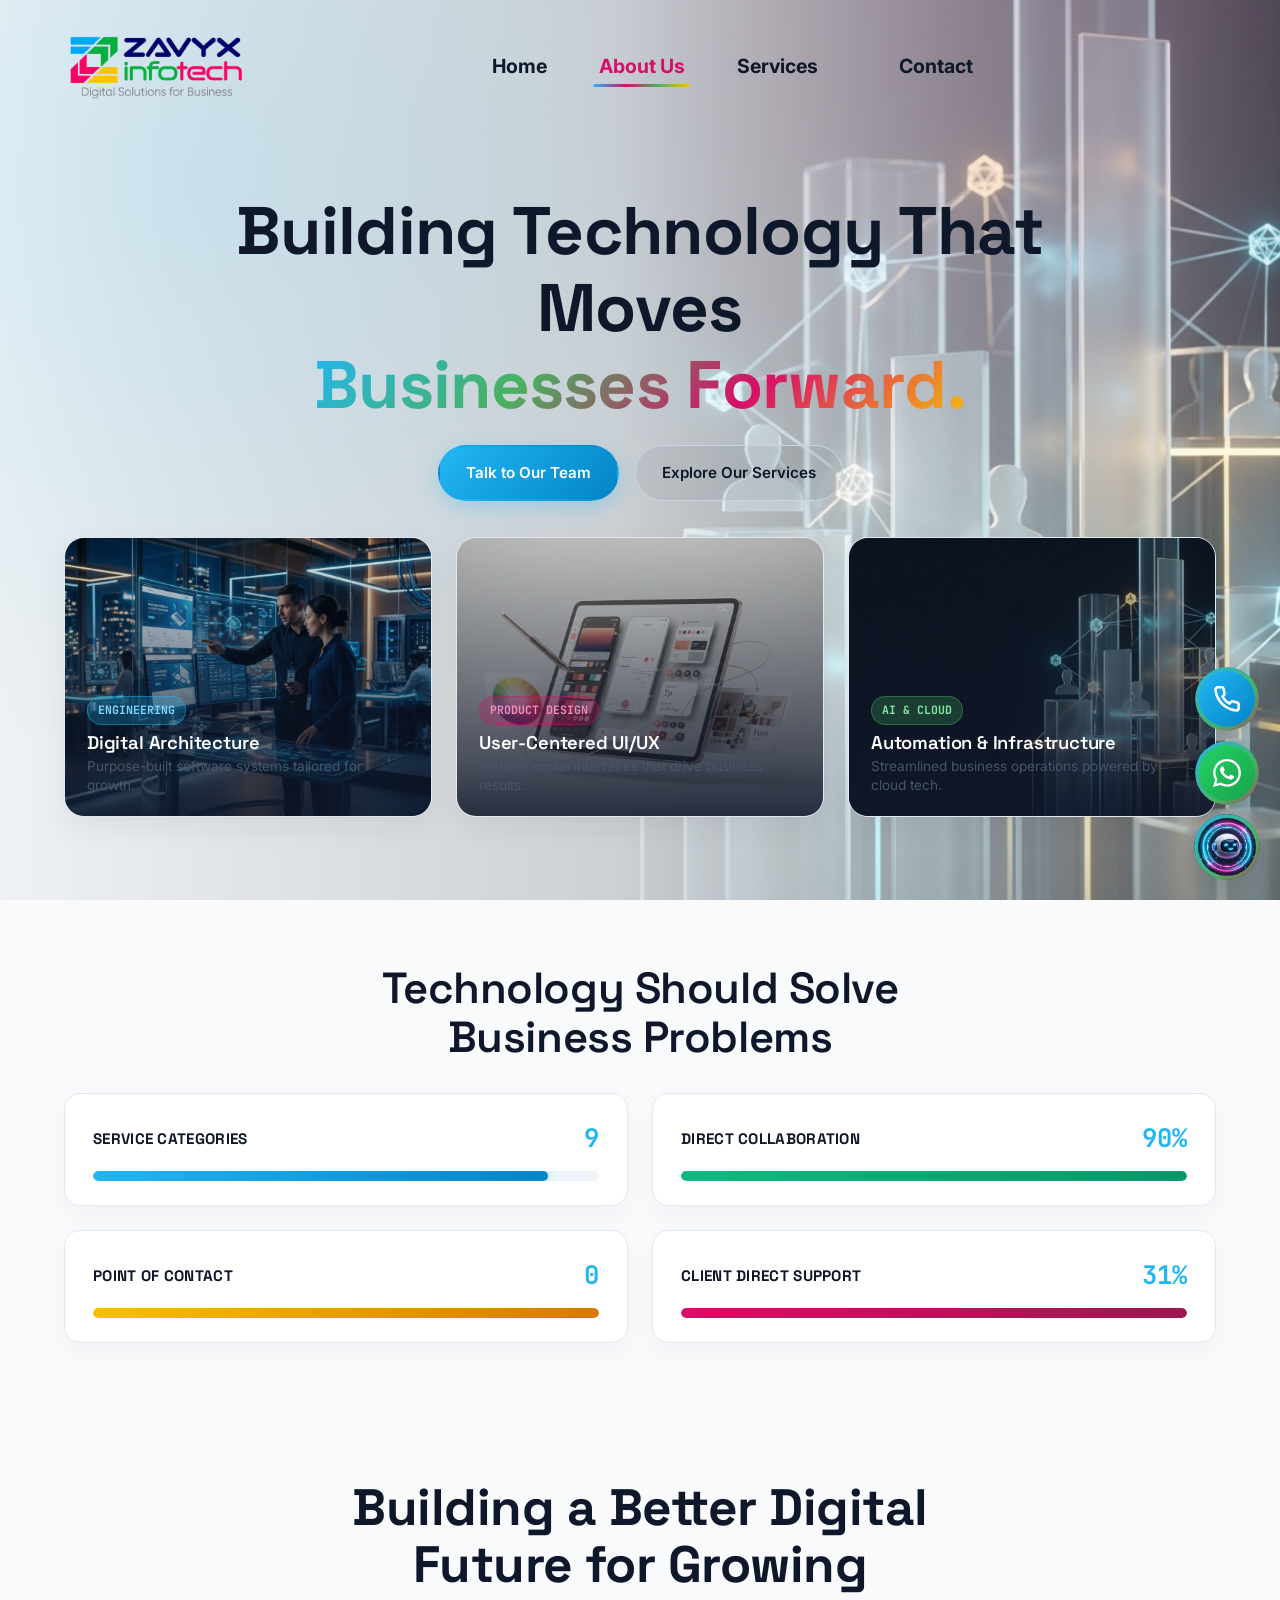
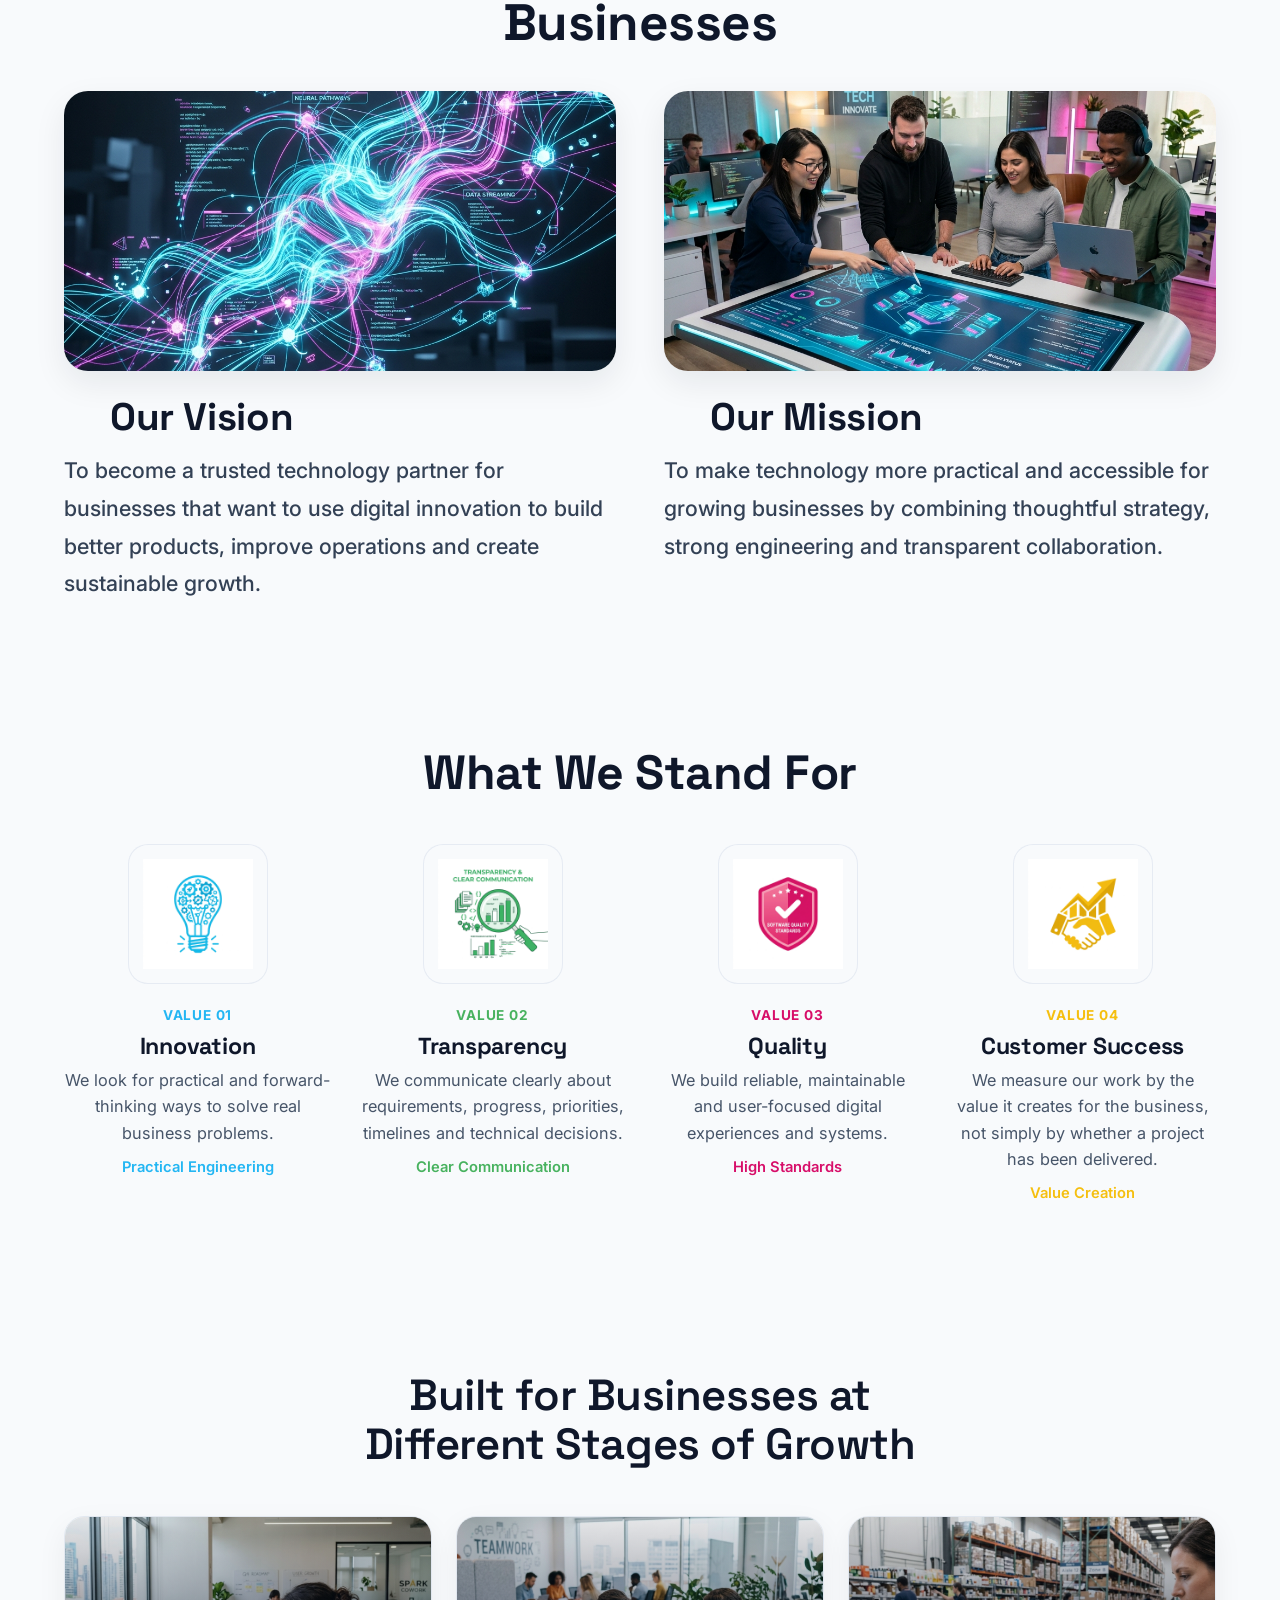
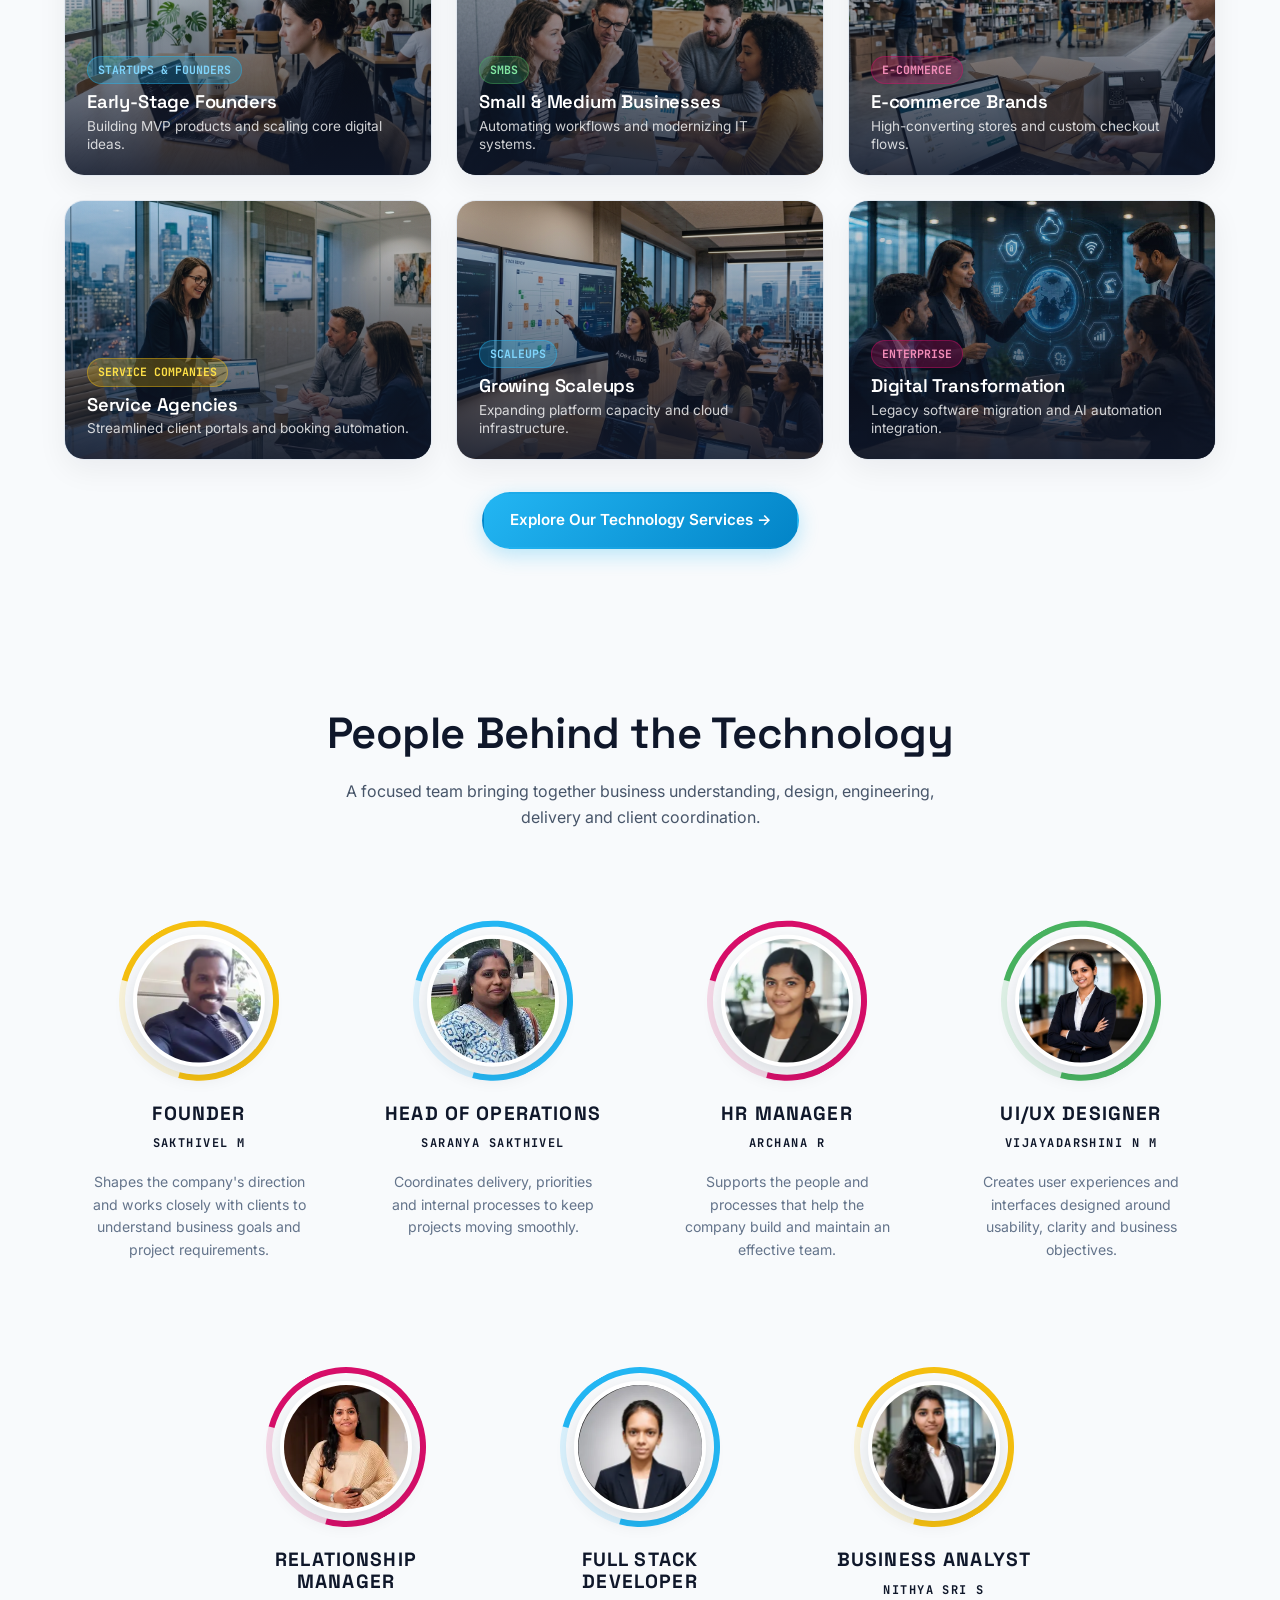
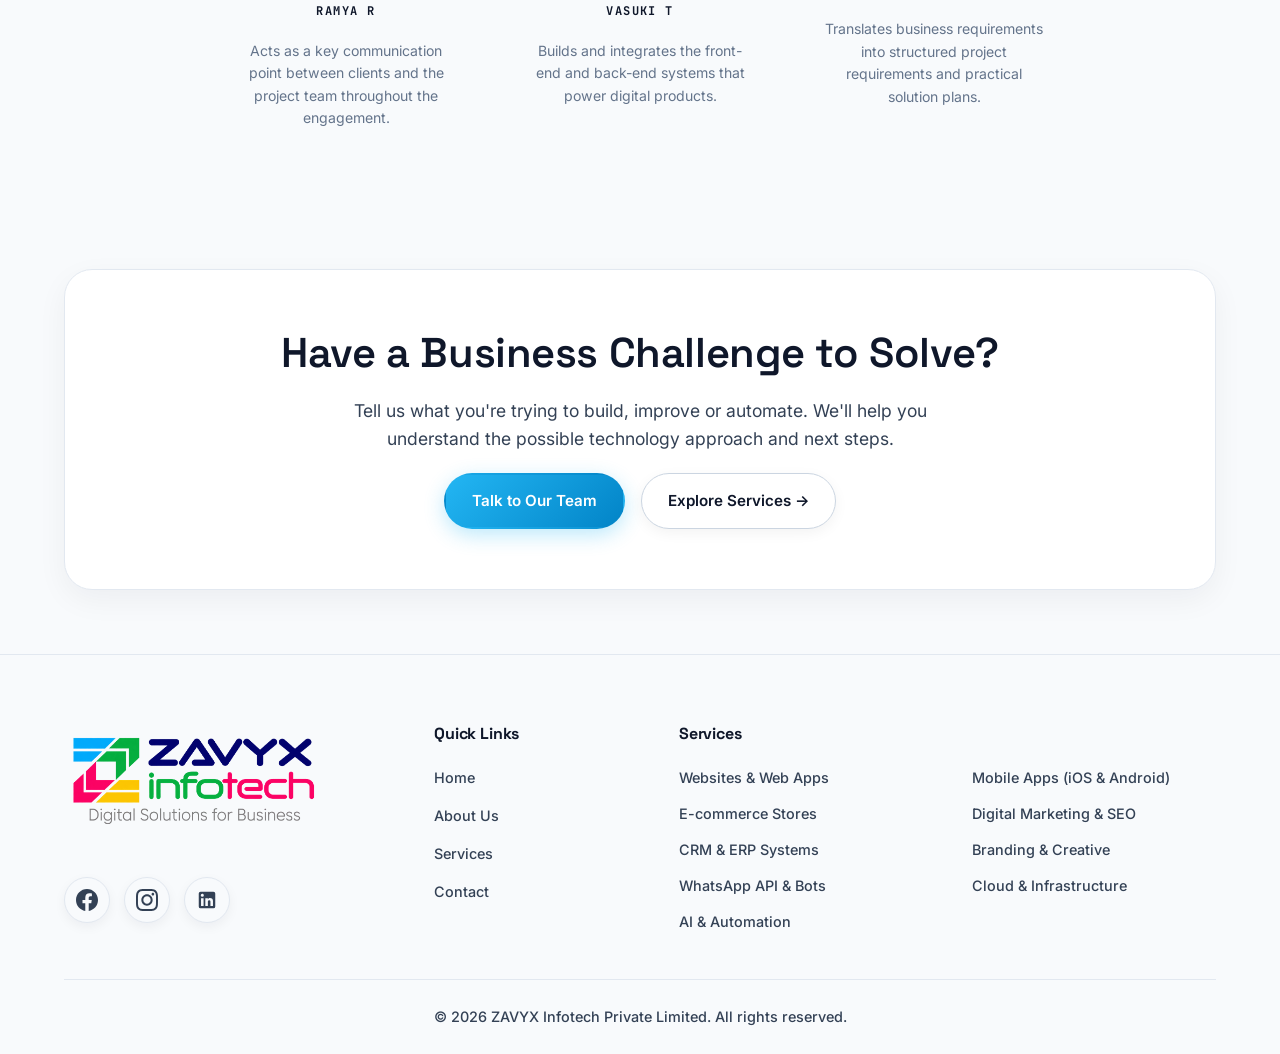
==== about.html @ 8066cfa6 "UI refactor: force cache buster for AI chat fixes, fix send icon CSS layout collapse bug" ====
<!DOCTYPE html>
<html lang="en">

<head>
  <meta charset="UTF-8">
  <meta name="viewport" content="width=device-width, initial-scale=1.0">
  <title>About ZAVYX Infotech | Technology Partner for Growing Businesses</title>
  <meta name="description"
    content="Learn about ZAVYX Infotech, a technology partner helping startups and growing businesses build practical digital solutions through software, web, mobile, AI, automation and cloud technology.">
  <meta property="og:title" content="About ZAVYX Infotech | Technology Partner for Growing Businesses">
  <meta property="og:description"
    content="Learn about ZAVYX Infotech and our approach to building practical digital solutions that help growing businesses operate, compete and scale.">
  <meta property="og:type" content="website">
  <link rel="icon" type="image/png" href="assets/logo/ZAVYX_logo_image.png" />
  <link rel="preconnect" href="https://fonts.googleapis.com">
  <link
    href="https://fonts.googleapis.com/css2?family=Space+Grotesk:wght@500;600;700&family=Inter:wght@400;500;600;700&family=JetBrains+Mono:wght@400;500;600&display=swap"
    rel="stylesheet">
  <link rel="stylesheet" href="assets/css/style.css?v=3">

  <!-- Structured Data -->
  <script type="application/ld+json">
{
  "@context": "https://schema.org",
  "@type": "Organization",
  "name": "ZAVYX Infotech Private Limited",
  "url": "https://zavyx.in",
  "logo": "https://zavyx.in/assets/logo/logo.png",
  "email": "hello@zavyx.in",
  "telephone": "+91 63827 21178",
  "address": {
    "@type": "PostalAddress",
    "streetAddress": "#2155, Fortune City, Global Market – Texvalley, NH 544 Bengaluru–Cochin National Highway, Chithode",
    "addressLocality": "Erode",
    "postalCode": "638102",
    "addressRegion": "Tamil Nadu",
    "addressCountry": "India"
  }
}
</script>

  <script type="application/ld+json">
{
  "@context": "https://schema.org",
  "@type": "FAQPage",
  "mainEntity": [
    {
      "@type": "Question",
      "name": "What does ZAVYX Infotech do?",
      "acceptedAnswer": {
        "@type": "Answer",
        "text": "ZAVYX Infotech helps businesses build and improve digital products and technology systems, including websites, web applications, e-commerce platforms, business software, mobile apps, AI solutions, automation and cloud infrastructure."
      }
    },
    {
      "@type": "Question",
      "name": "Who does ZAVYX Infotech work with?",
      "acceptedAnswer": {
        "@type": "Answer",
        "text": "We work with startups, founders, small and medium businesses, e-commerce businesses, service companies and organizations looking to improve or modernize their digital operations."
      }
    },
    {
      "@type": "Question",
      "name": "Does ZAVYX work with startups?",
      "acceptedAnswer": {
        "@type": "Answer",
        "text": "Yes. Our approach is designed to help growing businesses turn ideas and business requirements into practical digital solutions while keeping communication direct and the development process clear."
      }
    },
    {
      "@type": "Question",
      "name": "Can ZAVYX build a custom software solution?",
      "acceptedAnswer": {
        "@type": "Answer",
        "text": "Yes. We can plan and develop custom digital solutions based on a company's workflows, users, business requirements and growth goals."
      }
    },
    {
      "@type": "Question",
      "name": "How can I start a project with ZAVYX?",
      "acceptedAnswer": {
        "@type": "Answer",
        "text": "Start by contacting our team through the Contact page. Share your business requirements, goals and challenges, and we can discuss the right next steps."
      }
    }
  ]
}
</script>
</head>

<body class="preload-active">
  <div id="zvx-preloader" class="zvx-preloader">
    <div class="zvx-preloader-content">
      <img src="assets/logo/logo.png" alt="ZAVYX Infotech logo" class="zvx-preloader-logo"
        onerror="this.src='../assets/logo/logo.png'" loading="lazy" decoding="async">
      <div class="zvx-preloader-spinner"></div>
    </div>
  </div>

  <script>window.__ZX_ROOT = "";</script>

  <header class="navbar">
    <div class="nav-inner">
      <a href="index.html" class="brand">
        <img src="assets/logo/logo.png" alt="ZAVYX Infotech logo" onerror="this.style.display='none'" loading="lazy" decoding="async">
      </a>
      <nav>
        <ul class="nav-links">
          <li><a href="index.html" class="" >Home</a></li>
          <li><a href="about.html" class="active">About Us</a></li>
          <li class="nav-services">
            <a href="services.html" class="nav-services-btn ">Services
              <i data-lucide="chevron-down"></i>
            </a>
            <div class="mega">
              <a href="services/websites-web-apps.html"><span class="dot" style="background:#23B6F3"></span>Websites &
                Web Apps</a>
              <a href="services/ecommerce-stores.html"><span class="dot" style="background:#D70E69"></span>E-commerce
                Stores</a>
              <a href="services/crm-erp-systems.html"><span class="dot" style="background:#48B25F"></span>CRM & ERP
                Systems</a>
              <a href="services/whatsapp-api-bots.html"><span class="dot" style="background:#48B25F"></span>WhatsApp API
                & Bots</a>
              <a href="services/ai-automation.html"><span class="dot" style="background:#23B6F3"></span>AI &
                Automation</a>
              <a href="services/mobile-apps.html"><span class="dot" style="background:#D70E69"></span>Mobile Apps (iOS &
                Android)</a>
              <a href="services/digital-marketing-seo.html"><span class="dot" style="background:#F5BF0F"></span>Digital
                Marketing & SEO</a>
              <a href="services/branding-creative.html"><span class="dot" style="background:#D70E69"></span>Branding &
                Creative</a>
              <a href="services/cloud-infrastructure.html"><span class="dot" style="background:#23B6F3"></span>Cloud &
                Infrastructure</a>
            </div>
          </li>
          <li><a href="contact.html" class="">Contact</a></li>
        </ul>
      </nav>
      <div class="nav-cta">
        <button class="nav-toggle" aria-label="Menu"></button>
      </div>
    </div>
  </header>

  <!-- HERO SECTION: VISUAL SHOWCASE (NO PARAGRAPHS) -->
  <section class="hero hero-about cinematic-section" style="padding-bottom:40px;">
    <div class="container">
      <div class="center" style="max-width:820px; margin:0 auto 36px auto;">
        <span class="eyebrow">ABOUT ZAVYX INFOTECH</span>
        <h1 style="margin-bottom:16px;">Building Technology That Moves<br><span class="logo-gradient-text">Businesses
            Forward.</span></h1>
        <div class="hero-actions"
          style="display:flex; justify-content:center; gap:16px; flex-wrap:wrap; margin-top:20px;">
          <a href="contact.html" class="btn btn-primary">Talk to Our Team</a>
          <a href="services.html" class="btn btn-ghost-light">Explore Our Services</a>
        </div>
      </div>

      <!-- Visual Image Grid Showcase -->
      <div class="growth-grid" style="grid-template-columns: repeat(3, 1fr); margin-top:20px;">
        <div class="growth-card" style="height:280px;">
          <img src="assets/images/hero_collaboration_tech_bg.png" alt="ZAVYX Software Engineering" loading="lazy" decoding="async">
          <div class="growth-overlay">
            <span class="growth-tag">ENGINEERING</span>
            <h3>Digital Architecture</h3>
            <p>Purpose-built software systems tailored for growth.</p>
          </div>
        </div>
        <div class="growth-card" style="height:280px;">
          <img src="assets/images/Branding_Creative.png" alt="ZAVYX Digital Products" loading="lazy" decoding="async">
          <div class="growth-overlay">
            <span class="growth-tag"
              style="background:rgba(215,14,105,0.25); color:#F28CB8; border-color:rgba(215,14,105,0.4);">PRODUCT
              DESIGN</span>
            <h3>User-Centered UI/UX</h3>
            <p>Intuitive digital interfaces that drive business results.</p>
          </div>
        </div>
        <div class="growth-card" style="height:280px;">
          <img src="assets/images/hero_bg_about.png" alt="ZAVYX Cloud & Automation" loading="lazy" decoding="async">
          <div class="growth-overlay">
            <span class="growth-tag"
              style="background:rgba(72,178,95,0.25); color:#82E6A1; border-color:rgba(72,178,95,0.4);">AI &
              CLOUD</span>
            <h3>Automation & Infrastructure</h3>
            <p>Streamlined business operations powered by cloud tech.</p>
          </div>
        </div>
      </div>
    </div>
  </section>

  <!-- SECTION 1 — BAR GRAPH DASHBOARD (NO TEXT PARAGRAPHS) -->
  <section class="section-tight cinematic-section" id="bar-graph-section">
    <div class="container">
      <div class="section-head center" style="margin-bottom:28px;">
        <span class="eyebrow">OUR IMPACT METRICS</span>
        <h2>Technology Should Solve Business Problems</h2>
      </div>

      <!-- Animated Bar Graph Cards -->
      <div class="stat-graph-grid">
        <div class="stat-bar-card" data-target="9" data-suffix="" data-fill="90">
          <div class="stat-bar-head">
            <span class="stat-bar-title">SERVICE CATEGORIES</span>
            <span class="stat-bar-num" id="stat-num-1">0</span>
          </div>
          <div class="stat-bar-track">
            <div class="stat-bar-fill" id="stat-fill-1"></div>
          </div>
        </div>

        <div class="stat-bar-card" data-target="100" data-suffix="%" data-fill="100">
          <div class="stat-bar-head">
            <span class="stat-bar-title">DIRECT COLLABORATION</span>
            <span class="stat-bar-num" id="stat-num-2">0%</span>
          </div>
          <div class="stat-bar-track">
            <div class="stat-bar-fill" id="stat-fill-2"></div>
          </div>
        </div>

        <div class="stat-bar-card" data-target="1" data-suffix="" data-fill="100">
          <div class="stat-bar-head">
            <span class="stat-bar-title">POINT OF CONTACT</span>
            <span class="stat-bar-num" id="stat-num-3">0</span>
          </div>
          <div class="stat-bar-track">
            <div class="stat-bar-fill" id="stat-fill-3"></div>
          </div>
        </div>

        <div class="stat-bar-card" data-target="100" data-suffix="%" data-fill="100">
          <div class="stat-bar-head">
            <span class="stat-bar-title">CLIENT DIRECT SUPPORT</span>
            <span class="stat-bar-num" id="stat-num-4">0%</span>
          </div>
          <div class="stat-bar-track">
            <div class="stat-bar-fill" id="stat-fill-4"></div>
          </div>
        </div>
      </div>
    </div>
  </section>

  <!-- SECTION 2 — VISION & MISSION (NO CARDS, TRANSPARENT BACKGROUND, BIGGER TEXT) -->
  <section class="section-tight cinematic-section" id="vision-mission-section" style="padding: 60px 0;">
    <div class="container">
      <div class="section-head center" style="margin-bottom: 40px;">
        <span class="eyebrow"
          style="color: #48B25F; font-weight: 700; background: rgba(72, 178, 95, 0.1); padding: 6px 18px; border-radius: 999px; display: inline-block; border: 1px solid rgba(72, 178, 95, 0.3);">VISION
          & MISSION</span>
        <h2 style="font-size: clamp(2.2rem, 4.5vw, 3.2rem); font-weight: 800; color: #0F172A; margin-top: 12px;">
          Building a Better Digital Future for Growing Businesses</h2>
      </div>

      <div class="vm-grid-clean">
        <!-- Vision Item -->
        <div class="vm-item-clean">
          <div class="vm-img-wrap-clean">
            <img src="assets/images/vision_tech_future.png" alt="ZAVYX Vision Future Tech" class="vm-img-clean" loading="lazy" decoding="async">
          </div>
          <div class="vm-text-clean">
            <h3
              style="font-size: clamp(1.8rem, 3.5vw, 2.4rem); font-weight: 800; color: #0F172A; margin-bottom: 14px; display: flex; align-items: center; gap: 12px; background: transparent;">
              <i data-lucide="eye" style="color:#23B6F3; width: 34px; height: 34px;"></i> Our Vision
            </h3>
            <p
              style="color: #334155; font-size: clamp(1.15rem, 2vw, 1.35rem); line-height: 1.75; font-weight: 500; background: transparent; margin: 0; padding: 0;">
              To become a trusted technology partner for businesses that want to use digital innovation to build better
              products, improve operations and create sustainable growth.
            </p>
          </div>
        </div>

        <!-- Mission Item -->
        <div class="vm-item-clean">
          <div class="vm-img-wrap-clean">
            <img src="assets/images/mission_tech_collaboration.png" alt="ZAVYX Mission Team Collaboration"
              class="vm-img-clean" loading="lazy" decoding="async">
          </div>
          <div class="vm-text-clean">
            <h3
              style="font-size: clamp(1.8rem, 3.5vw, 2.4rem); font-weight: 800; color: #0F172A; margin-bottom: 14px; display: flex; align-items: center; gap: 12px; background: transparent;">
              <i data-lucide="rocket" style="color:#D70E69; width: 34px; height: 34px;"></i> Our Mission
            </h3>
            <p
              style="color: #334155; font-size: clamp(1.15rem, 2vw, 1.35rem); line-height: 1.75; font-weight: 500; background: transparent; margin: 0; padding: 0;">
              To make technology more practical and accessible for growing businesses by combining thoughtful strategy,
              strong engineering and transparent collaboration.
            </p>
          </div>
        </div>
      </div>
    </div>
  </section>

  <!-- SECTION 3 — VALUES (WHAT WE STAND FOR - 2D IMAGES WITHOUT CARD ENCLOSURES) -->
  <section class="section cinematic-section" id="what-we-stand-for" style="padding: 70px 0;">
    <div class="container">
      <div class="section-head center" style="margin-bottom: 44px;">
        <span class="eyebrow"
          style="color: #D70E69; font-weight: 700; background: rgba(215, 14, 105, 0.1); padding: 6px 18px; border-radius: 999px; display: inline-block; border: 1px solid rgba(215, 14, 105, 0.3);">CORE
          VALUES</span>
        <h2 style="font-size: clamp(2.2rem, 4vw, 3rem); font-weight: 800; color: #0F172A; margin-top: 12px;">What We
          Stand For</h2>
      </div>

      <div class="values-2d-grid">
        <!-- 01 Innovation -->
        <div class="value-2d-item">
          <div class="val-img-wrap">
            <img src="assets/images/val_2d_innovation.png" alt="ZAVYX Innovation" class="val-2d-img" loading="lazy" decoding="async">
          </div>
          <div class="val-text-content">
            <span class="val-tag" style="color: #23B6F3;">VALUE 01</span>
            <h3>Innovation</h3>
            <p>We look for practical and forward-thinking ways to solve real business problems.</p>
            <span class="val-sublabel" style="color: #23B6F3;">Practical Engineering</span>
          </div>
        </div>

        <!-- 02 Transparency -->
        <div class="value-2d-item">
          <div class="val-img-wrap">
            <img src="assets/images/val_2d_transparency.png" alt="ZAVYX Transparency" class="val-2d-img" loading="lazy" decoding="async">
          </div>
          <div class="val-text-content">
            <span class="val-tag" style="color: #48B25F;">VALUE 02</span>
            <h3>Transparency</h3>
            <p>We communicate clearly about requirements, progress, priorities, timelines and technical decisions.</p>
            <span class="val-sublabel" style="color: #48B25F;">Clear Communication</span>
          </div>
        </div>

        <!-- 03 Quality -->
        <div class="value-2d-item">
          <div class="val-img-wrap">
            <img src="assets/images/val_2d_quality.png" alt="ZAVYX Quality" class="val-2d-img" loading="lazy" decoding="async">
          </div>
          <div class="val-text-content">
            <span class="val-tag" style="color: #D70E69;">VALUE 03</span>
            <h3>Quality</h3>
            <p>We build reliable, maintainable and user-focused digital experiences and systems.</p>
            <span class="val-sublabel" style="color: #D70E69;">High Standards</span>
          </div>
        </div>

        <!-- 04 Customer Success -->
        <div class="value-2d-item">
          <div class="val-img-wrap">
            <img src="assets/images/val_2d_customer_success.png" alt="ZAVYX Customer Success" class="val-2d-img" loading="lazy" decoding="async">
          </div>
          <div class="val-text-content">
            <span class="val-tag" style="color: #F5BF0F;">VALUE 04</span>
            <h3>Customer Success</h3>
            <p>We measure our work by the value it creates for the business, not simply by whether a project has been
              delivered.</p>
            <span class="val-sublabel" style="color: #F5BF0F;">Value Creation</span>
          </div>
        </div>
      </div>
    </div>
  </section>


  <!-- SECTION 5 — WHO WE SERVE (PROFESSIONAL IMAGE CARDS) -->
  <section class="section cinematic-section">
    <div class="container">
      <div class="section-head center">
        <span class="eyebrow">WHO WE SERVE</span>
        <h2>Built for Businesses at Different Stages of Growth</h2>
      </div>

      <!-- Image Cards Grid for Growth Stages (6 Unique Realistic Photos) -->
      <div class="growth-grid">
        <div class="growth-card">
          <img src="assets/images/growth_startup_founder.png" alt="Startups & Founders" loading="lazy" decoding="async">
          <div class="growth-overlay">
            <span class="growth-tag"> STARTUPS & FOUNDERS</span>
            <h3>Early-Stage Founders</h3>
            <p>Building MVP products and scaling core digital ideas.</p>
          </div>
        </div>

        <div class="growth-card">
          <img src="assets/images/growth_smb_business.png" alt="Small & Medium Businesses" loading="lazy" decoding="async">
          <div class="growth-overlay">
            <span class="growth-tag"
              style="background:rgba(72,178,95,0.25); color:#82E6A1; border-color:rgba(72,178,95,0.4);"> SMBs</span>
            <h3>Small & Medium Businesses</h3>
            <p>Automating workflows and modernizing IT systems.</p>
          </div>
        </div>

        <div class="growth-card">
          <img src="assets/images/growth_ecommerce_store.png" alt="E-commerce Businesses" loading="lazy" decoding="async">
          <div class="growth-overlay">
            <span class="growth-tag"
              style="background:rgba(215,14,105,0.25); color:#F28CB8; border-color:rgba(215,14,105,0.4);">
              E-COMMERCE</span>
            <h3>E-commerce Brands</h3>
            <p>High-converting stores and custom checkout flows.</p>
          </div>
        </div>

        <div class="growth-card">
          <img src="assets/images/growth_service_agency.png" alt="Service Businesses" loading="lazy" decoding="async">
          <div class="growth-overlay">
            <span class="growth-tag"
              style="background:rgba(245,191,15,0.25); color:#FDE047; border-color:rgba(245,191,15,0.4);"> SERVICE
              COMPANIES</span>
            <h3>Service Agencies</h3>
            <p>Streamlined client portals and booking automation.</p>
          </div>
        </div>

        <div class="growth-card">
          <img src="assets/images/growth_scaleup_tech.png" alt="Growing Companies" loading="lazy" decoding="async">
          <div class="growth-overlay">
            <span class="growth-tag"> SCALEUPS</span>
            <h3>Growing Scaleups</h3>
            <p>Expanding platform capacity and cloud infrastructure.</p>
          </div>
        </div>

        <div class="growth-card">
          <img src="assets/images/Digital_marketing.jpeg" alt="Digital Transformation" loading="lazy" decoding="async">
          <div class="growth-overlay">
            <span class="growth-tag"
              style="background:rgba(215,14,105,0.25); color:#F28CB8; border-color:rgba(215,14,105,0.4);">
              ENTERPRISE</span>
            <h3>Digital Transformation</h3>
            <p>Legacy software migration and AI automation integration.</p>
          </div>
        </div>
      </div>

      <div style="text-align:center; margin-top:32px;">
        <a href="services.html" class="btn btn-primary" style="font-size:0.95rem;">Explore Our Technology Services →</a>
      </div>
    </div>
  </section>

  <!-- SECTION 6 — OUR TEAM -->
  <section class="section-tight band-dark cinematic-section">
    <div class="container">
      <div class="section-head center">
        <span class="eyebrow">OUR TEAM</span>
        <h2>People Behind the Technology</h2>
        <p>A focused team bringing together business understanding, design, engineering, delivery and client
          coordination.</p>
      </div>
      <div class="team-grid" style="margin-top:36px;">
        <div class="team-card t-yellow reveal">
          <div class="team-avatar-ring">
            <div class="team-avatar-inner">
              <img src="assets/images/team/Founder.webp" alt="ZAVYX Infotech founder" loading="lazy" decoding="async">
            </div>
          </div>
          <h3>Founder</h3>
          <span class="team-role">Sakthivel M</span>
          <p>Shapes the company's direction and works closely with clients to understand business goals and project
            requirements.</p>
        </div>

        <div class="team-card t-blue reveal">
          <div class="team-avatar-ring">
            <div class="team-avatar-inner">
              <img src="assets/images/team/Director.webp" alt="ZAVYX Infotech Head of Operations" loading="lazy" decoding="async">
            </div>
          </div>
          <h3>Head of Operations</h3>
          <span class="team-role">Saranya Sakthivel</span>
          <p>Coordinates delivery, priorities and internal processes to keep projects moving smoothly.</p>
        </div>

           <div class="team-card t-pink reveal">
          <div class="team-avatar-ring">
            <div class="team-avatar-inner">
              <img src="assets/images/team/HR.webp" alt="ZAVYX Infotech HR Manager" loading="lazy" decoding="async">
            </div>
          </div>
          <h3>HR Manager</h3>
          <span class="team-role">Archana R</span>
          <p>Supports the people and processes that help the company build and maintain an effective team.</p>
        </div>

        
        <div class="team-card t-green reveal">
          <div class="team-avatar-ring">
            <div class="team-avatar-inner">
              <img src="assets/images/team/UI_Ux_Designer.jpeg" alt="ZAVYX Infotech UI UX Designer" loading="lazy" decoding="async">
            </div>
          </div>
          <h3>UI/UX Designer</h3>
          <span class="team-role">Vijayadarshini N M</span>
          <p>Creates user experiences and interfaces designed around usability, clarity and business objectives.</p>
        </div>

        <div class="team-card t-pink reveal">
          <div class="team-avatar-ring">
            <div class="team-avatar-inner">
              <img src="assets/images/team/Relationship_Manager.webp" alt="ZAVYX Infotech Relationship Manager" loading="lazy" decoding="async">
            </div>
          </div>
          <h3>Relationship Manager</h3>
          <span class="team-role">Ramya R</span>
          <p>Acts as a key communication point between clients and the project team throughout the engagement.</p>
        </div>

          <div class="team-card t-blue reveal">
          <div class="team-avatar-ring">
            <div class="team-avatar-inner">
              <img src="assets/images/team/developer_developer.webp" alt="ZAVYX Infotech Full Stack Developer" loading="lazy" decoding="async">
            </div>
          </div>
          <h3>Full Stack Developer</h3>
          <span class="team-role">Vasuki T</span>
          <p>Builds and integrates the front-end and back-end systems that power digital products.</p>
        </div>
        
        <div class="team-card t-yellow reveal">
          <div class="team-avatar-ring">
            <div class="team-avatar-inner">
              <img src="assets/images/team/Data_Analyst.webp" alt="ZAVYX Infotech Business Analyst" loading="lazy" decoding="async">
            </div>
          </div>
          <h3>Business Analyst</h3>
          <span class="team-role">Nithya Sri S</span>
          <p>Translates business requirements into structured project requirements and practical solution plans.</p>
        </div>

     

      

      </div>
    </div>
  </section>


  <!-- SECTION 8 — FINAL CTA -->
  <section class="section-tight cinematic-section">
    <div class="container">
      <div class="cta-banner">
        <span class="eyebrow" style="color:var(--blue-dark);">START A CONVERSATION</span>
        <h2>Have a Business Challenge to Solve?</h2>
        <p>Tell us what you're trying to build, improve or automate. We'll help you understand the possible technology
          approach and next steps.</p>
        <div class="cta-actions">
          <a href="contact.html" class="btn btn-primary">Talk to Our Team</a>
          <a href="services.html" class="btn btn-outline">Explore Services →</a>
        </div>
      </div>
    </div>
  </section>

  <footer>
    <div class="container">
      <div class="footer-grid">
        <div>
          <a href="index.html" class="footer-brand">
            <img src="assets/logo/logo.png" alt="ZAVYX logo" loading="lazy" decoding="async">
          </a>
          <div class="footer-social">
            <a href="https://facebook.com" target="_blank" rel="noopener" class="social-fb" aria-label="Facebook"
              title="Facebook">
              <svg viewBox="0 0 24 24" width="22" height="22" fill="currentColor">
                <path
                  d="M24 12.073c0-6.627-5.373-12-12-12s-12 5.373-12 12c0 5.99 4.388 10.954 10.125 11.854v-8.385H7.078v-3.47h3.047V9.43c0-3.007 1.792-4.669 4.533-4.669 1.312 0 2.686.235 2.686.235v2.953H15.83c-1.491 0-1.956.925-1.956 1.874v2.25h3.328l-.532 3.47h-2.796v8.385C19.612 23.027 24 18.062 24 12.073z" />
              </svg>
            </a>
            <a href="https://instagram.com" target="_blank" rel="noopener" class="social-ig" aria-label="Instagram"
              title="Instagram">
              <svg viewBox="0 0 24 24" width="22" height="22" fill="currentColor">
                <path
                  d="M12 2.163c3.204 0 3.584.012 4.85.07 3.252.148 4.771 1.691 4.919 4.919.058 1.265.069 1.645.069 4.849 0 3.205-.012 3.584-.069 4.849-.149 3.225-1.664 4.771-4.919 4.919-1.266.058-1.644.07-4.85.07-3.204 0-3.584-.012-4.849-.07-3.26-.149-4.771-1.699-4.919-4.92-.058-1.265-.07-1.644-.07-4.849 0-3.204.013-3.583.07-4.849.149-3.227 1.664-4.771 4.919-4.919 1.266-.057 1.645-.069 4.849-.069zm0-2.163c-3.259 0-3.667.014-4.947.072-4.358.2-6.78 2.618-6.98 6.98-.059 1.281-.073 1.689-.073 4.948 0 3.259.014 3.668.072 4.948.2 4.358 2.618 6.78 6.98 6.98 1.281.058 1.689.072 4.948.072 3.259 0 3.668-.014 4.948-.072 4.354-.2 6.782-2.618 6.979-6.98.059-1.28.073-1.689.073-4.948 0-3.259-.014-3.667-.072-4.947-.196-4.354-2.617-6.78-6.979-6.98-1.281-.059-1.69-.073-4.949-.073zm0 5.838c-3.403 0-6.162 2.759-6.162 6.162s2.759 6.163 6.162 6.163 6.162-2.759 6.162-6.163c0-3.403-2.759-6.162-6.162-6.162zm0 10.162c-2.209 0-4-1.79-4-4 0-2.209 1.791-4 4-4s4 1.791 4 4c0 2.21-1.791 4-4 4zm6.406-11.845c-.796 0-1.441.645-1.441 1.44s.645 1.44 1.441 1.44c.795 0 1.439-.645 1.439-1.44s-.644-1.44-1.439-1.44z" />
              </svg>
            </a>
            <a href="https://linkedin.com" target="_blank" rel="noopener" class="social-in" aria-label="LinkedIn"
              title="LinkedIn">
              <svg viewBox="0 0 24 24" width="22" height="22" fill="currentColor">
                <path
                  d="M19 3a2 2 0 0 1 2 2v14a2 2 0 0 1-2 2H5a2 2 0 0 1-2-2V5a2 2 0 0 1 2-2h14m-.5 15.5v-5.3a3.26 3.26 0 0 0-3.26-3.26c-.85 0-1.84.52-2.28 1.3v-1.11h-2.79v8.37h2.79v-4.93c0-.77.62-1.4 1.39-1.4a1.4 1.4 0 0 1 1.4 1.4v4.93h2.75M6.88 8.56a1.68 1.68 0 0 0 1.68-1.68c0-.93-.75-1.69-1.68-1.69a1.69 1.69 0 0 0-1.69 1.69c0 .93.76 1.68 1.69 1.68m1.39 9.94v-8.37H5.5v8.37h2.77z" />
              </svg>
            </a>
          </div>
        </div>
        <div>
          <h4>Quick Links</h4>
          <ul>
            <li><a href="index.html">Home</a></li>
            <li><a href="about.html">About Us</a></li>
            <li><a href="services.html">Services</a></li>
            <li><a href="contact.html">Contact</a></li>
          </ul>
        </div>
         <div class="footer-services">
  <h4>Services</h4>

  <ul class="footer-services-list">
    <li>
      <a href="services.html#websites-web-apps">
        Websites &amp; Web Apps
      </a>
    </li>

    <li>
      <a href="services.html#mobile-apps">
        Mobile Apps (iOS &amp; Android)
      </a>
    </li>

    <li>
      <a href="services.html#ecommerce">
        E-commerce Stores
      </a>
    </li>

    <li>
      <a href="services.html#digital-marketing">
        Digital Marketing &amp; SEO
      </a>
    </li>

    <li>
      <a href="services.html#crm-erp">
        CRM &amp; ERP Systems
      </a>
    </li>

    <li>
      <a href="services.html#branding">
        Branding &amp; Creative
      </a>
    </li>

    <li>
      <a href="services.html#whatsapp-api">
        WhatsApp API &amp; Bots
      </a>
    </li>

    <li>
      <a href="services.html#cloud-infrastructure">
        Cloud &amp; Infrastructure
      </a>
    </li>

    <li>
      <a href="services.html#ai-automation">
        AI &amp; Automation
      </a>
    </li>
  </ul>
</div>
      </div>
      <div class="footer-bottom">
        <span>© 2026 ZAVYX Infotech Private Limited. All rights reserved.</span>
        
      </div>
    </div>
  </footer>

  <div class="fab-stack open">
      <div class="fab-mini">
    <span class="fab-label">Call us</span>
    <a class="fab fab-call" href="tel:+916382721178" aria-label="Call ZAVYX at +91 63827 21178" title="Call ZAVYX at +91 63827 21178">
      <div class="fab-spin-border"></div>
      <svg viewBox="0 0 24 24" width="24" height="24" fill="none" stroke="#ffffff" stroke-width="2.2" stroke-linecap="round" stroke-linejoin="round">
        <path d="M22 16.92v3a2 2 0 0 1-2.18 2 19.79 19.79 0 0 1-8.63-3.07 19.5 19.5 0 0 1-6-6 19.79 19.79 0 0 1-3.07-8.67A2 2 0 0 1 4.11 2h3a2 2 0 0 1 2 1.72 12.84 12.84 0 0 0 .7 2.81 2 2 0 0 1-.45 2.11L8.09 9.91a16 16 0 0 0 6 6l1.27-1.27a2 2 0 0 1 2.11-.45 12.84 12.84 0 0 0 2.81.7A2 2 0 0 1 22 16.92z"></path>
      </svg>
    </a>
  </div>
    <div class="fab-mini">
      <span class="fab-label">Chat on WhatsApp</span>
      <a class="fab fab-wa" href="https://wa.me/916382721178" target="_blank" rel="noopener"
        aria-label="Contact ZAVYX on WhatsApp" title="Contact ZAVYX on WhatsApp">
        <div class="fab-spin-border"></div>
        <svg viewBox="0 0 24 24" width="28" height="28" fill="#ffffff">
          <path
            d="M.057 24l1.687-6.163c-1.041-1.804-1.588-3.849-1.587-5.946.003-6.556 5.338-11.891 11.893-11.891 3.181.001 6.167 1.24 8.413 3.488 2.245 2.248 3.481 5.236 3.48 8.414-.003 6.557-5.338 11.892-11.893 11.892-1.99-.001-3.951-.5-5.688-1.448l-6.305 1.654zm6.597-3.807c1.676.995 3.276 1.591 5.392 1.592 5.448 0 9.886-4.434 9.889-9.885.002-5.462-4.415-9.89-9.881-9.892-5.452 0-9.887 4.434-9.889 9.884-.001 2.225.651 3.891 1.746 5.634l-.999 3.648 3.742-.981zm11.387-5.464c-.074-.124-.272-.198-.57-.347-.297-.149-1.758-.868-2.031-.967-.272-.099-.47-.149-.669.149-.198.297-.768.967-.941 1.165-.173.198-.347.223-.644.074-.297-.149-1.255-.462-2.39-1.475-.883-.788-1.48-1.761-1.653-2.059-.173-.297-.018-.458.13-.606.134-.133.297-.347.446-.521.151-.172.2-.296.3-.495.099-.198.05-.372-.025-.521-.075-.148-.669-1.611-.916-2.206-.242-.579-.487-.501-.669-.51l-.57-.01c-.198 0-.52.074-.792.372s-1.04 1.016-1.04 2.479 1.065 2.876 1.213 3.074c.149.198 2.095 3.2 5.076 4.487.709.306 1.263.489 1.694.626.712.226 1.36.194 1.872.118.571-.085 1.758-.719 2.006-1.413.248-.695.248-1.29.173-1.414z" />
        </svg>
      </a>
    </div>
    <div class="fab-mini">
      <span class="fab-label">Zedex AI Assistant</span>
      <button class="fab fab-bot-trigger" aria-label="Open Zedex AI assistant" title="Open ZAVYX chatbot">
        <div class="fab-spin-border"></div>
        <img src="assets/images/zavyx_chatbot_3d.png" alt="Zedex AI Assistant" class="fab-bot-3d-img" / loading="lazy" decoding="async">
      </button>
    </div>
  </div>

  <div class="chat-panel">
    <div class="chat-head">
      <div class="avatar"><i data-lucide="bot"></i></div>
      <div>
        <h4>Zedex</h4>
        <span>Online AI Assistant</span>
      </div>
      <button class="chat-close"
        style="margin-left:auto;background:none;border:0;color:#fff;display:flex;align-items:center;"><i
          data-lucide="x"></i></button>
    </div>
    <div class="chat-body">
      <div class="msg bot">Hi! 👋 I'm <b>Zedex</b>, your ZAVYX AI assistant. Ask me about our services, pricing, or project consultations — or type a message to send directly to WhatsApp!</div>
    </div>
    <div class="quick-replies"><button class="qr-btn">What services do you offer?</button><button class="qr-btn">Contact
        details</button><button class="qr-btn">Where are you located?</button><button class="qr-btn">Working
        hours</button><button class="qr-btn">I want a quote</button></div>
    <div class="chat-foot">
      <input type="text" placeholder="Type a message for Zedex...">
      <button aria-label="Send"><i data-lucide="send"></i></button>
    </div>
  </div>

  <script src="assets/js/main.js"></script>

  <!-- CINEMATIC SCROLL & BAR GRAPH ANIMATION SCRIPT -->
  <script>
    document.addEventListener('DOMContentLoaded', function () {
      /* ---------- Cinematic Section Scroll Motion ---------- */
      var cinematicSections = document.querySelectorAll('.cinematic-section');

      if ('IntersectionObserver' in window) {
        var observerOptions = {
          root: null,
          rootMargin: '0px 0px -12% 0px',
          threshold: 0.15
        };

        var cinematicObserver = new IntersectionObserver(function (entries) {
          entries.forEach(function (entry) {
            if (entry.isIntersecting) {
              entry.target.classList.add('cinematic-active');
              entry.target.classList.remove('cinematic-out-up', 'cinematic-out-down');
            } else {
              var bounding = entry.boundingClientRect;
              if (bounding.top < 0) {
                // Scrolled past upwards
                entry.target.classList.add('cinematic-out-up');
                entry.target.classList.remove('cinematic-active', 'cinematic-out-down');
              } else {
                // Scrolled out downwards
                entry.target.classList.add('cinematic-out-down');
                entry.target.classList.remove('cinematic-active', 'cinematic-out-up');
              }
            }
          });
        }, observerOptions);

        cinematicSections.forEach(function (sec) {
          cinematicObserver.observe(sec);
        });
      } else {
        cinematicSections.forEach(function (sec) {
          sec.classList.add('cinematic-active');
        });
      }

      /* ---------- Sequential Bar Graph Fill & Counter Animation ---------- */
      var barGraphSection = document.getElementById('bar-graph-section');
      var hasAnimatedGraphs = false;

      function animateBarGraphs() {
        if (hasAnimatedGraphs) return;
        hasAnimatedGraphs = true;

        var cards = [
          { fillEl: document.getElementById('stat-fill-1'), numEl: document.getElementById('stat-num-1'), target: 9, suffix: '', fill: '90%' },
          { fillEl: document.getElementById('stat-fill-2'), numEl: document.getElementById('stat-num-2'), target: 100, suffix: '%', fill: '100%' },
          { fillEl: document.getElementById('stat-fill-3'), numEl: document.getElementById('stat-num-3'), target: 1, suffix: '', fill: '100%' },
          { fillEl: document.getElementById('stat-fill-4'), numEl: document.getElementById('stat-num-4'), target: 100, suffix: '%', fill: '100%' }
        ];

        cards.forEach(function (item, index) {
          setTimeout(function () {
            if (item.fillEl) item.fillEl.style.width = item.fill;

            // Counter animation
            var start = 0;
            var duration = 1000;
            var startTime = null;

            function step(timestamp) {
              if (!startTime) startTime = timestamp;
              var progress = Math.min((timestamp - startTime) / duration, 1);
              var currentVal = Math.floor(progress * item.target);
              if (item.numEl) {
                item.numEl.textContent = currentVal + item.suffix;
              }
              if (progress < 1) {
                window.requestAnimationFrame(step);
              } else {
                if (item.numEl) item.numEl.textContent = item.target + item.suffix;
              }
            }
            window.requestAnimationFrame(step);
          }, index * 300); // 300ms sequential stagger delay
        });
      }

      if (barGraphSection && 'IntersectionObserver' in window) {
        var graphObserver = new IntersectionObserver(function (entries) {
          entries.forEach(function (entry) {
            if (entry.isIntersecting) {
              animateBarGraphs();
            }
          });
        }, { threshold: 0.2 });
        graphObserver.observe(barGraphSection);
      } else {
        animateBarGraphs();
      }
    });
  </script>
</body>

</html>
---- assets/css/style.css ----
/* =========================================================
   ZAVYX INFOTECH — DESIGN SYSTEM
   Display: Space Grotesk | Body: Inter | Mono/Console: JetBrains Mono
   ========================================================= */

:root{
  --blue:#23B6F3;
  --blue-dark:#0284C7;
  --green:#48B25F;
  --pink:#D70E69;
  --yellow:#F5BF0F;

  --navy-deep:#F8FAFC;
  --navy:#FFFFFF;
  --navy-soft:#F1F5F9;

  --ink:#0F172A;
  --ink-soft:#475569;
  --paper:#F8FAFC;
  --paper-dim:#F1F5F9;
  --line:#E2E8F0;
  --white:#FFFFFF;

  --font-display:'Space Grotesk', sans-serif;
  --font-body:'Inter', sans-serif;
  --font-mono:'JetBrains Mono', monospace;

  --radius-sm:10px;
  --radius-md:16px;
  --radius-lg:26px;

  --shadow-sm:0 2px 10px rgba(15,23,41,0.06);
  --shadow-md:0 12px 30px rgba(15,23,41,0.10);
  --shadow-lg:0 24px 60px rgba(15,23,41,0.16);

  --container:1200px;
}

*,*::before,*::after{box-sizing:border-box;}
html{scroll-behavior:smooth;}
@media (prefers-reduced-motion: reduce){
  html{scroll-behavior:auto;}
  *{animation-duration:0.001ms !important; animation-iteration-count:1 !important; transition-duration:0.001ms !important;}
}

[id] {
  scroll-margin-top: 90px;
}

body{
  margin:0;
  font-family:var(--font-body);
  color:var(--ink);
  background:var(--paper);
  line-height:1.6;
  -webkit-font-smoothing:antialiased;
}

img{max-width:100%; display:block;}
a{color:inherit; text-decoration:none;}
ul{list-style:none; margin:0; padding:0;}
button{font-family:inherit; cursor:pointer;}

/* Lucide Icons Integration */
svg.lucide, [data-lucide] {
  display: inline-block;
  vertical-align: middle;
  stroke: currentColor;
  stroke-width: 2;
  stroke-linecap: round;
  stroke-linejoin: round;
  fill: none;
  width: 1.2em;
  height: 1.2em;
}
.icon svg.lucide, .icon [data-lucide] {
  width: 24px;
  height: 24px;
}
.tech-chip svg.lucide, .tech-chip [data-lucide] {
  width: 16px;
  height: 16px;
  margin-right: 6px;
}

h1,h2,h3,h4{
  font-family:var(--font-display);
  font-weight:600;
  line-height:1.12;
  margin:0 0 .5em;
  letter-spacing:-0.01em;
}
h1{font-size:clamp(2.4rem,5vw,4rem);}
h2{font-size:clamp(1.9rem,3.4vw,2.8rem);}
h3{font-size:clamp(1.25rem,2vw,1.5rem);}
p{margin:0 0 1em; color:var(--ink-soft);}

.container{max-width:var(--container); margin:0 auto; padding:0 24px;}
.section{padding:96px 0;}
.section-tight{padding:64px 0;}
@media (max-width:768px){
  .section{padding:64px 0;}
  .section-tight{padding:44px 0;}
}

/* -------- eyebrow / console labels -------- */
.eyebrow{
  display:inline-flex; align-items:center; gap:8px;
  font-family:var(--font-mono);
  font-size:.75rem;
  letter-spacing:.14em;
  text-transform:uppercase;
  color:var(--blue);
  background:rgba(35,182,243,0.08);
  border:1px solid rgba(35,182,243,0.25);
  padding:6px 14px;
  border-radius:999px;
  margin-bottom:18px;
}
.eyebrow::before{content:"●"; font-size:.55em; color:var(--green);}

.section-head{max-width:640px; margin:0 0 48px;}
.section-head.center{margin-left:auto; margin-right:auto; text-align:center;}

/* -------- buttons -------- */
.btn{
  display:inline-flex; align-items:center; justify-content:center; gap:8px;
  padding:14px 26px;
  border-radius:999px;
  font-weight:600;
  font-size:.95rem;
  border:1px solid transparent;
  transition:transform .18s ease, box-shadow .18s ease, background .18s ease, color .18s ease;
  white-space:nowrap;
}
.btn-primary, a.btn-primary { background:linear-gradient(135deg, #23B6F3 0%, #0284C7 100%) !important; color:#fff !important; box-shadow:0 8px 20px rgba(35,182,243,.3); }
.btn-primary:hover, a.btn-primary:hover { transform:translateY(-2px); box-shadow:0 12px 26px rgba(35,182,243,.42); }

.btn-outline,
a.btn-outline,
a.btn-outline:link,
a.btn-outline:visited,
button.btn-outline,
.btn.btn-outline,
a.btn.btn-outline,
.nav-cta a.btn-outline,
.hero-actions a.btn-outline {
  background: #FFFFFF !important;
  color: #0F172A !important;
  border: 1.5px solid #CBD5E1 !important;
  backdrop-filter: blur(10px) !important;
  -webkit-backdrop-filter: blur(10px) !important;
  box-shadow: 0 4px 14px rgba(0,0,0,0.05) !important;
}

.btn-outline:hover,
a.btn-outline:hover,
button.btn-outline:hover,
.btn.btn-outline:hover,
a.btn.btn-outline:hover,
.nav-cta a.btn-outline:hover,
.hero-actions a.btn-outline:hover {
  background: #0F172A !important;
  border-color: #0F172A !important;
  color: #ffffff !important;
  box-shadow: 0 8px 20px rgba(15, 23, 42, 0.2) !important;
  transform: translateY(-2px) !important;
}
.btn-ghost-light{background:rgba(15,23,42,.06); color:#0F172A; border:1px solid #CBD5E1;}
.btn-ghost-light:hover{background:rgba(15,23,42,.12); transform:translateY(-2px);}
.btn-pink{background:var(--pink); color:#fff; box-shadow:0 8px 20px rgba(215,14,105,.3);}
.btn-pink:hover{transform:translateY(-2px);}
.btn-block{width:100%;}

/* =========================================================
   NAVBAR
   ========================================================= */
/* Hide eyebrow badges globally across all pages */
.eyebrow {
  display: none !important;
}

/* =========================================================
   NAVBAR (Transparent & Royal)
   ========================================================= */
.navbar {
  position: absolute;
  top: 0;
  left: 0;
  width: 100%;
  z-index: 1000;
  background: transparent !important;
  border-bottom: none !important;
  box-shadow: none !important;
  padding: 12px 0;
}
.nav-inner {
  display: flex;
  align-items: center;
  justify-content: space-between;
  padding: 16px 24px;
  max-width: var(--container);
  margin: 0 auto;
}
.brand {
  display: inline-flex;
  align-items: center;
  gap: 12px;
  padding: 0 !important;
  background: transparent !important;
  border-radius: 0 !important;
  box-shadow: none !important;
  border: none !important;
  backdrop-filter: none !important;
  -webkit-backdrop-filter: none !important;
  transition: transform 0.22s ease, opacity 0.22s ease;
}
.brand:hover {
  transform: scale(1.03);
  box-shadow: none !important;
  opacity: 0.9;
}
.brand img {
  height: 78px !important;
  max-height: 84px !important;
  width: auto;
  display: block;
}
@media (max-width: 960px) {
  .brand img { height: 85px !important; max-height: 90px !important; }
}
@media (max-width: 600px) {
  .brand img { height: 85px !important; max-height: 90px !important; }
}
@media (max-width: 480px) {
  .brand { padding: 0 !important; }
  .brand img { height: 85px !important; max-height: 90px !important; }
}

.nav-links {
  display: flex;
  align-items: center;
  gap: 16px;
}
.nav-links a,
.nav-links li a,
.nav-links > li > a {
  padding: 8px 18px !important;
  border-radius: 0 !important;
  font-weight: 700 !important;
  font-size: 1.22rem !important;
  letter-spacing: -0.01em;
  color: #0F172A !important;
  background: transparent !important;
  background-color: transparent !important;
  border: none !important;
  box-shadow: none !important;
  backdrop-filter: none !important;
  -webkit-backdrop-filter: none !important;
  text-shadow: none !important;
  transition: color 0.2s ease;
  display: inline-flex;
  align-items: center;
  gap: 6px;
}
.nav-links a:hover,
.nav-links li a:hover,
.nav-links > li > a:hover,
.nav-links a.active,
.nav-links li a.active,
.nav-links > li > a.active {
  background: transparent !important;
  background-color: transparent !important;
  color: #D70E69 !important;
  border: none !important;
  box-shadow: none !important;
}

/* Animated Underline for Desktop Nav */
.nav-links:not(.open) > li > a {
  position: relative;
}
.nav-links:not(.open) > li > a::after {
  content: '';
  position: absolute;
  bottom: 4px;
  left: 50%;
  transform: translateX(-50%);
  width: 0;
  height: 3px;
  background: linear-gradient(90deg, #23B6F3, #D70E69, #48B25F, #F5BF0F);
  transition: width 0.3s ease;
  border-radius: 3px;
}
.nav-links:not(.open) > li > a:hover::after,
.nav-links:not(.open) > li > a.active::after {
  width: 80%;
}

/* Navbar Sequential Letter Rotation on Hover */
.nav-char {
  display: inline-block;
  transition: transform 0.22s cubic-bezier(0.34, 1.56, 0.64, 1);
  transform-origin: center bottom;
  will-change: transform;
}

.nav-links > li > a:hover .nav-char {
  animation: navLetterRotate 0.38s ease-in-out forwards;
}

@keyframes navLetterRotate {
  0% { transform: rotate(0deg) translateY(0); }
  40% { transform: rotate(10deg) translateY(-2px); }
  80% { transform: rotate(-3deg) translateY(0); }
  100% { transform: rotate(0deg) translateY(0); }
}

/* Scrolled state navlinks */
.navbar.scrolled .nav-links a,
.navbar.scrolled .nav-links > li > a {
  color: #0F172A !important;
  background: transparent !important;
  border: none !important;
  text-shadow: none !important;
  box-shadow: none !important;
}
.navbar.scrolled .nav-links a:hover,
.navbar.scrolled .nav-links a.active,
.navbar.scrolled .nav-links > li > a:hover,
.navbar.scrolled .nav-links > li > a.active {
  background: transparent !important;
  color: #D70E69 !important;
  border: none !important;
  box-shadow: none !important;
}

/* Mobile Sidebar Close Button ('X') */
.nav-close {
  display: none;
}
.nav-links.open .nav-close {
  display: none !important;
  position: absolute;
  top: 20px;
  right: 20px;
  width: 40px;
  height: 40px;
  border-radius: 50%;
  background: #F1F5F9;
  border: 1px solid #E2E8F0;
  color: #0F172A;
  font-size: 1.25rem;
  font-weight: 700;
  align-items: center;
  justify-content: center;
  cursor: pointer;
  box-shadow: 0 4px 12px rgba(15, 23, 42, 0.08);
  transition: background 0.2s ease, transform 0.2s ease, color 0.2s ease;
  z-index: 2010;
  line-height: 1;
}
.nav-links.open .nav-close:hover {
  background: #E2E8F0;
  color: #D70E69;
  transform: scale(1.1) rotate(90deg);
}

.nav-services {
  position: relative;
}
.nav-services-btn {
  display: flex;
  align-items: center;
  gap: 6px;
}
.nav-services-btn svg {
  width: 14px;
  height: 14px;
  transition: transform .2s ease;
}
.nav-services:hover .nav-services-btn svg,
.nav-services.open .nav-services-btn svg {
  transform: rotate(180deg);
  color: #0284C7;
}

/* Desktop Mega Menu Dropdown */
.mega {
  position: absolute;
  top: calc(100% + 14px);
  left: 50%;
  transform: translateX(-50%) translateY(10px);
  width: 620px;
  background: rgba(255, 255, 255, 0.98);
  backdrop-filter: blur(24px);
  -webkit-backdrop-filter: blur(24px);
  border: 1px solid #E2E8F0;
  border-radius: 18px;
  box-shadow: 0 25px 60px rgba(15, 23, 42, 0.14);
  padding: 16px;
  display: grid;
  grid-template-columns: 1fr 1fr;
  gap: 6px;
  opacity: 0;
  visibility: hidden;
  transition: opacity .22s cubic-bezier(0.16, 1, 0.3, 1), transform .22s cubic-bezier(0.16, 1, 0.3, 1);
  z-index: 1200;
}
.nav-services:hover .mega,
.nav-services.open .mega {
  opacity: 1;
  visibility: visible;
  transform: translateX(-50%) translateY(0);
}
.mega a {
  display: flex;
  align-items: center;
  gap: 12px;
  padding: 11px 14px;
  border-radius: 12px;
  font-size: 0.94rem;
  color: #1E293B;
  font-weight: 400 !important;
  background: transparent !important;
  background-color: transparent !important;
  box-shadow: none !important;
  transition: all 0.2s ease;
}
.mega a:hover {
  background: transparent !important;
  background-color: transparent !important;
  box-shadow: none !important;
  color: #0284C7 !important;
  transform: translateX(3px);
}
.mega .dot {
  width: 8px;
  height: 8px;
  border-radius: 50%;
  flex: none;
}

.nav-cta {
  display: flex;
  align-items: center;
  gap: 10px;
}
.nav-toggle {
  display: none;
  flex-direction: column;
  align-items: center;
  justify-content: center;
  gap: 5px;
  background: #FFFFFF !important;
  width: 46px !important;
  height: 46px !important;
  min-width: 46px !important;
  min-height: 46px !important;
  border-radius: 10px;
  border: none !important;
  box-shadow: 0 4px 16px rgba(15, 23, 42, 0.10) !important;
  padding: 0;
  cursor: pointer;
  transition: transform 0.2s ease, box-shadow 0.2s ease;
}
.nav-toggle:hover {
  transform: scale(1.06) !important;
  box-shadow: 0 6px 20px rgba(15, 23, 42, 0.18) !important;
}
.nav-toggle span {
  width: 22px !important;
  height: 2.5px !important;
  border-radius: 4px !important;
  display: block;
  transition: transform 0.2s ease;
}
.nav-toggle span:nth-child(1) { background: #23B6F3 !important; }
.nav-toggle span:nth-child(2) { background: #D70E69 !important; }
.nav-toggle span:nth-child(3) { background: #48B25F !important; }

/* Sticky Navbar Scrolled State (Transparent Glassmorphism) */
.navbar.scrolled {
  position: fixed;
  top: 0;
  left: 0;
  width: 100%;
  background: rgba(255, 255, 255, 0.45) !important;
  backdrop-filter: blur(20px);
  -webkit-backdrop-filter: blur(20px);
  border-bottom: 1px solid rgba(255, 255, 255, 0.4) !important;
  box-shadow: 0 4px 24px rgba(15, 23, 42, 0.05);
  padding: 8px 0;
  animation: navSlideDown 0.3s cubic-bezier(0.16, 1, 0.3, 1);
}
@keyframes navSlideDown {
  from { transform: translateY(-100%); }
  to { transform: translateY(0); }
}

/* Scrolled Navbar Collapsed State on Mobile & Tablet */
@media (max-width: 960px) {
  .navbar.scrolled .nav-links:not(.open) {
    display: none !important;
  }
  .navbar.scrolled .nav-toggle {
    display: flex !important;
  }
}

/* Global Nav Links Flyout Drawer when Open */
.nav-links {
  transition: transform 0.28s cubic-bezier(0.16, 1, 0.3, 1), opacity 0.2s ease;
}

.nav-links.open {
  display: flex !important;
  position: absolute !important;
  inset: auto !important;
  top: 70px !important;
  left: 0 !important;
  width: 100% !important;
  height: auto !important;
  max-height: calc(100vh - 70px) !important;
  background: rgba(255, 255, 255, 0.95) !important; /* Glassmorphism */
  flex-direction: column !important;
  align-items: stretch !important;
  padding: 12px 16px 20px 16px !important;
  justify-content: flex-start !important;
  box-shadow: 0 16px 45px rgba(15, 23, 42, 0.18) !important;
  transform: none !important;
  z-index: 2000 !important;
  gap: 4px !important;
  overflow-y: auto !important;
  backdrop-filter: blur(24px) !important;
  -webkit-backdrop-filter: blur(24px) !important;
  border-bottom-left-radius: 24px !important;
  border-bottom-right-radius: 24px !important;
  border-bottom: 2px solid rgba(35, 182, 243, 0.2) !important;
}
.nav-close,
.nav-links .nav-close,
.nav-links.open .nav-close {
  display: none !important;
  visibility: hidden !important;
  opacity: 0 !important;
  pointer-events: none !important;
  width: 0 !important;
  height: 0 !important;
}
.nav-char {
  display: inline !important;
  margin: 0 !important;
  padding: 0 !important;
  letter-spacing: normal !important;
  word-spacing: normal !important;
}
.nav-text-wrapper {
  display: inline-flex !important;
  align-items: center !important;
}
.nav-links.open > li > a {
  display: block !important;
  font-size: 0.85rem !important;
  padding: 8px 16px !important;
  border-radius: 8px !important;
  color: #0F172A !important;
  letter-spacing: normal !important;
  word-spacing: normal !important;
  transition: all 0.2s ease !important;
}
.nav-links.open > li > a:not(.mobile-call-now-btn):hover,
.nav-links.open > li > a:not(.mobile-call-now-btn):active {
  background: rgba(35,182,243, 0.1) !important;
  color: #0284C7 !important;
}

/* Sidebar Dropdown Accordion inside Navigation Drawer (.nav-links.open) */
.nav-links.open .nav-services {
  width: 100% !important;
  display: flex !important;
  flex-direction: column !important;
}
.nav-links.open .nav-services-btn {
  display: flex !important;
  justify-content: space-between !important;
  align-items: center !important;
  width: 100% !important;
}
.nav-links.open .mega {
  position: static !important;
  transform: none !important;
  width: 100% !important;
  max-width: 100% !important;
  grid-template-columns: 1fr !important;
  gap: 4px !important;
  background: transparent !important;
  border: none !important;
  border-radius: 0 !important;
  padding: 0 0 0 16px !important;
  margin: 6px 0 10px 0 !important;
  box-shadow: none !important;
  display: none;
  opacity: 1 !important;
  visibility: visible !important;
}
.nav-links.open .nav-services.open .mega {
  display: flex !important;
  flex-direction: column !important;
  animation: megaAccordionExpand 0.25s ease-out forwards;
}
.nav-links.open .mega a {
  padding: 6px 12px !important;
  font-size: 0.78rem !important;
  color: #0F172A !important;
  font-weight: 400 !important;
  background: transparent !important;
  background-color: transparent !important;
  box-shadow: none !important;
  border-radius: 6px !important;
  display: flex !important;
  align-items: flex-start !important;
  gap: 8px !important;
  line-height: 1.2 !important;
  flex-wrap: nowrap !important;
}

@media (max-width: 960px) {
  .nav-links:not(.open) {
    display: none !important;
  }
  .nav-toggle { display: flex !important; }
  .nav-cta .btn-outline { display: none; }
}
  .nav-links.open .mega a:hover,
  .nav-links.open .mega a:active {
    background: transparent !important;
    background-color: transparent !important;
    color: #0284C7 !important;
    box-shadow: none !important;
  }
.mobile-call-now { display: none !important; }
.nav-links.open > li > a.mobile-call-now-btn, .mobile-call-now-btn {
  display: flex !important;
  justify-content: center !important;
  align-items: center !important;
  text-align: center !important;
  padding: 8px !important;
  font-size: 0.85rem !important;
  border-radius: 12px !important;
  background: linear-gradient(135deg, #23B6F3, #D70E69) !important;
  color: #FFFFFF !important;
  width: 85% !important;
  margin: 0 auto !important;
  box-shadow: 0 4px 15px rgba(215, 14, 105, 0.25) !important;
  font-weight: 600 !important;
}
.nav-links.open > li > a.mobile-call-now-btn:hover, .mobile-call-now-btn:hover {
  box-shadow: 0 6px 20px rgba(215, 14, 105, 0.35) !important;
  transform: translateY(-2px) !important;
}
@media (max-width: 960px) {
  .nav-links.open .mobile-call-now {
    display: block !important;
    margin-top: auto !important;
    margin-bottom: 20px !important;
  }
}
@keyframes megaAccordionExpand {
  from { opacity: 0; transform: translateY(-8px); }
  to { opacity: 1; transform: translateY(0); }
}

/* =========================================================
   HERO SECTIONS (Full Height 100vh & High Contrast)
   ========================================================= */
.hero, .svc-hero {
  min-height: 100vh;
  min-height: 100dvh;
  width: 100%;
  display: flex;
  align-items: center;
  justify-content: center;
  position: relative;
  box-sizing: border-box;
  padding: 150px 0 60px 0;
  overflow: hidden;
}
.hero::before, .svc-hero::before {
  content: "";
  position: absolute;
  inset: 0;
  background: radial-gradient(circle at 50% 30%, rgba(255, 255, 255, 0.25) 0%, rgba(248, 250, 252, 0.55) 100%),
              linear-gradient(to bottom, rgba(248, 250, 252, 0.1) 0%, rgba(248, 250, 252, 0.5) 100%);
  z-index: 1;
  pointer-events: none;
}
.hero .container, .svc-hero .container {
  position: relative;
  z-index: 2;
  width: 100%;
}
.hero.hero-home {
  background: radial-gradient(circle at 15% 20%, rgba(35,182,243,.14), transparent 45%),
              radial-gradient(circle at 85% 0%, rgba(215,14,105,.10), transparent 40%),
              linear-gradient(90deg, rgba(248, 250, 252, 0.96) 0%, rgba(248, 250, 252, 0.8) 45%, rgba(248, 250, 252, 0.25) 100%),
              url('../images/hero_bg_home.png') center center/cover no-repeat,
              var(--paper) !important;
  color: var(--ink);
}
.hero.hero-home::before,
.hero.hero-about::before,
.hero.hero-services::before,
.hero.hero-contact::before {
  display: none !important;
}
.hero.hero-about {
  background: radial-gradient(circle at 15% 20%, rgba(35,182,243,.14), transparent 45%),
              radial-gradient(circle at 85% 0%, rgba(215,14,105,.10), transparent 40%),
              linear-gradient(90deg, rgba(248, 250, 252, 0.96) 0%, rgba(248, 250, 252, 0.82) 48%, rgba(248, 250, 252, 0.25) 100%),
              url('../images/hero_bg_about.png') center center/cover no-repeat,
              var(--paper) !important;
  color: var(--ink);
}
.hero.hero-services {
  background: radial-gradient(circle at 15% 20%, rgba(35,182,243,.14), transparent 45%),
              radial-gradient(circle at 85% 0%, rgba(215,14,105,.10), transparent 40%),
              linear-gradient(90deg, rgba(248, 250, 252, 0.96) 0%, rgba(248, 250, 252, 0.82) 48%, rgba(248, 250, 252, 0.25) 100%),
              url('../images/hero_bg_services.png') center center/cover no-repeat,
              var(--paper) !important;
  color: var(--ink);
}
.hero.hero-contact {
  background: radial-gradient(circle at 15% 20%, rgba(35,182,243,.14), transparent 45%),
              radial-gradient(circle at 85% 0%, rgba(215,14,105,.10), transparent 40%),
              linear-gradient(90deg, rgba(248, 250, 252, 0.96) 0%, rgba(248, 250, 252, 0.82) 48%, rgba(248, 250, 252, 0.25) 100%),
              url('../images/hero_bg_contact.png') center center/cover no-repeat,
              var(--paper) !important;
  color: var(--ink);
}
.svc-hero {
  background: radial-gradient(circle at 85% 40%, rgba(35, 182, 243, 0.10) 0%, transparent 60%),
              radial-gradient(circle at 15% 20%, rgba(215, 14, 105, 0.08) 0%, transparent 50%),
              var(--paper);
  color: var(--ink);
  min-height: 100vh !important;
  min-height: 100dvh !important;
  padding: 140px 0 60px 0;
  display: flex;
  align-items: center;
  position: relative;
  width: 100%;
  box-sizing: border-box;
}
.svc-hero::before {
  display: none !important;
}

@media (max-width: 768px) {
  .hero-actions {
    display: flex !important;
    flex-direction: row !important;
    flex-wrap: nowrap !important;
    gap: 10px !important;
    width: 100%;
  }

  .hero-actions .btn {
    flex: 1 1 0;
    min-width: 0;
    padding: 12px 10px !important;
    font-size: 0.85rem;
    white-space: nowrap;
    justify-content: center;
  }

  .hero-actions .btn i {
    width: 16px;
    height: 16px;
  }
}

/* Service Specific Hero Background Images */
.svc-hero.hero-websites-web-apps {
  background: radial-gradient(circle at 15% 20%, rgba(35,182,243,.14), transparent 45%),
              radial-gradient(circle at 85% 0%, rgba(215,14,105,.10), transparent 40%),
              linear-gradient(90deg, rgba(248, 250, 252, 0.94) 0%, rgba(248, 250, 252, 0.82) 48%, rgba(248, 250, 252, 0.25) 100%),
              url('../images/Websites_Web_apps_service_background.png') center center/cover no-repeat,
              var(--paper) !important;
}

.svc-hero.hero-ecommerce-stores {
  background: radial-gradient(circle at 15% 20%, rgba(35,182,243,.14), transparent 45%),
              radial-gradient(circle at 85% 0%, rgba(215,14,105,.10), transparent 40%),
              linear-gradient(90deg, rgba(248, 250, 252, 0.94) 0%, rgba(248, 250, 252, 0.82) 48%, rgba(248, 250, 252, 0.25) 100%),
              url('../images/E_commerce_Stores_Service_background.png') center center/cover no-repeat,
              var(--paper) !important;
}

.svc-hero.hero-crm-erp-systems {
  background: radial-gradient(circle at 15% 20%, rgba(35,182,243,.14), transparent 45%),
              radial-gradient(circle at 85% 0%, rgba(215,14,105,.10), transparent 40%),
              linear-gradient(90deg, rgba(248, 250, 252, 0.94) 0%, rgba(248, 250, 252, 0.82) 48%, rgba(248, 250, 252, 0.25) 100%),
              url('../images/CRM_ERM_service_background.png') center center/cover no-repeat,
              var(--paper) !important;
}

.svc-hero.hero-ai-automation {
  background: radial-gradient(circle at 15% 20%, rgba(35,182,243,.14), transparent 45%),
              radial-gradient(circle at 85% 0%, rgba(215,14,105,.10), transparent 40%),
              linear-gradient(90deg, rgba(248, 250, 252, 0.94) 0%, rgba(248, 250, 252, 0.82) 48%, rgba(248, 250, 252, 0.25) 100%),
              url('../images/Ai_Automation_service_background.png') center center/cover no-repeat,
              var(--paper) !important;
}

.svc-hero.hero-branding-creative {
  background: radial-gradient(circle at 15% 20%, rgba(35,182,243,.14), transparent 45%),
              radial-gradient(circle at 85% 0%, rgba(215,14,105,.10), transparent 40%),
              linear-gradient(90deg, rgba(248, 250, 252, 0.94) 0%, rgba(248, 250, 252, 0.82) 48%, rgba(248, 250, 252, 0.25) 100%),
              url('../images/Branding_creative_service_background.png') center center/cover no-repeat,
              var(--paper) !important;
}

.svc-hero.hero-digital-marketing-seo {
  background: radial-gradient(circle at 15% 20%, rgba(35,182,243,.14), transparent 45%),
              radial-gradient(circle at 85% 0%, rgba(215,14,105,.10), transparent 40%),
              linear-gradient(90deg, rgba(248, 250, 252, 0.94) 0%, rgba(248, 250, 252, 0.82) 48%, rgba(248, 250, 252, 0.25) 100%),
              url('../images/Digital_marketing_SEO_service_background.png') center center/cover no-repeat,
              var(--paper) !important;
}

.svc-hero.hero-cloud-infrastructure {
  background: radial-gradient(circle at 15% 20%, rgba(35,182,243,.14), transparent 45%),
              radial-gradient(circle at 85% 0%, rgba(215,14,105,.10), transparent 40%),
              linear-gradient(90deg, rgba(248, 250, 252, 0.94) 0%, rgba(248, 250, 252, 0.82) 48%, rgba(248, 250, 252, 0.25) 100%),
              url('../images/Cloud_Infrastructure_service_background.png') center center/cover no-repeat,
              var(--paper) !important;
}

.svc-hero.hero-mobile-apps {
  background: radial-gradient(circle at 15% 20%, rgba(35,182,243,.14), transparent 45%),
              radial-gradient(circle at 85% 0%, rgba(215,14,105,.10), transparent 40%),
              linear-gradient(90deg, rgba(248, 250, 252, 0.94) 0%, rgba(248, 250, 252, 0.82) 48%, rgba(248, 250, 252, 0.25) 100%),
              url('../images/hero_collaboration_tech_bg.png') center center/cover no-repeat,
              var(--paper) !important;
}

.svc-hero.hero-whatsapp-api-bots {
  background: radial-gradient(circle at 15% 20%, rgba(35,182,243,.14), transparent 45%),
              radial-gradient(circle at 85% 0%, rgba(215,14,105,.10), transparent 40%),
              linear-gradient(90deg, rgba(248, 250, 252, 0.94) 0%, rgba(248, 250, 252, 0.82) 48%, rgba(248, 250, 252, 0.25) 100%),
              url('../images/bg_3d_challenge_solution.png') center center/cover no-repeat,
              var(--paper) !important;
}


/* Service Hero 2-Column Layout & Visual Card */
.svc-hero-grid {
  display: grid;
  grid-template-columns: 1.05fr 0.95fr;
  gap: 56px;
  align-items: center;
}

.svc-hero-content {
  max-width: 640px;
}

.svc-hero-visual {
  position: relative;
  display: flex;
  justify-content: center;
  align-items: center;
}

.svc-hero-glow {
  position: absolute;
  inset: -20px;
  background: radial-gradient(circle, rgba(35, 182, 243, 0.22) 0%, rgba(215, 14, 105, 0.15) 55%, transparent 75%);
  filter: blur(40px);
  pointer-events: none;
  z-index: 1;
}

.svc-hero-card {
  position: relative;
  z-index: 2;
  width: 100%;
  border-radius: 24px;
  background: rgba(255, 255, 255, 0.85);
  backdrop-filter: blur(16px);
  -webkit-backdrop-filter: blur(16px);
  border: 1.5px solid rgba(226, 232, 240, 0.9);
  box-shadow: 0 20px 45px rgba(15, 23, 42, 0.08);
  padding: 16px;
  overflow: hidden;
  transition: transform 0.35s cubic-bezier(0.16, 1, 0.3, 1), box-shadow 0.35s ease;
}

.svc-hero-card:hover {
  transform: translateY(-6px) scale(1.01);
  box-shadow: 0 28px 65px rgba(35, 182, 243, 0.18);
}

.svc-hero-img {
  width: 100%;
  height: auto;
  max-height: 420px;
  object-fit: contain;
  border-radius: 16px;
  display: block;
}

@media (max-width: 960px) {
  .svc-hero {
    padding: 110px 0 50px 0;
  }
  .svc-hero-grid {
    grid-template-columns: 1fr;
    gap: 36px;
  }
  .svc-hero-content {
    max-width: 100%;
  }
  .svc-hero-card {
    max-width: 540px;
    margin: 0 auto;
    padding: 12px;
  }
  .svc-hero-img {
    max-height: 320px;
  }
}

.hero h1, .svc-hero h1 {
  font-size: clamp(2.5rem, 5.5vw, 4.2rem);
  font-weight: 700;
  line-height: 1.15;
  color: #0F172A !important;
  text-shadow: none;
  margin-bottom: 24px;
}
.hero.hero-home h1,
.hero.hero-about h1,
.hero.hero-services h1,
.hero.hero-contact h1,
.svc-hero h1 {
  color: #0F172A !important;
  text-shadow: none !important;
}
.hero p, .hero .hero-lead, .svc-hero p {
  font-size: clamp(1.05rem, 2vw, 1.25rem);
  line-height: 1.6;
  color: #475569 !important;
  text-shadow: none !important;
  max-width: 680px;
  margin-bottom: 36px;
}
.logo-gradient-text,
.hero h1 span.logo-gradient-text,
.svc-hero h1 span.logo-gradient-text {
  background: linear-gradient(135deg, #23B6F3 0%, #48B25F 33%, #D70E69 66%, #F5BF0F 100%) !important;
  -webkit-background-clip: text !important;
  -webkit-text-fill-color: transparent !important;
  background-clip: text !important;
  display: inline-block;
}
.hero.hero-home .hero-meta,
.hero.hero-home .hero-meta b{
  color:#64748B;
}
.hero.hero-home .hero-meta b{
  color:#0F172A;
}
.hero-grid {
  display: grid;
  grid-template-columns: 1.05fr 0.95fr;
  gap: 56px;
  align-items: center;
}

/* IT Tech Building Visual Frame */
.hero-tech-building-wrapper {
  position: relative;
  display: flex;
  justify-content: center;
  align-items: center;
}
.hero-tech-glow {
  position: absolute;
  inset: -30px;
  background: radial-gradient(circle, rgba(35,182,243,0.25) 0%, rgba(215,14,105,0.18) 50%, transparent 75%);
  filter: blur(45px);
  pointer-events: none;
  z-index: 1;
}
.hero-tech-img {
  position: relative;
  z-index: 2;
  width: 100%;
  max-width: 540px;
  height: auto;
  border-radius: 24px;
  box-shadow: 0 20px 50px rgba(35, 182, 243, 0.18);
  border: 1px solid rgba(226, 232, 240, 0.9);
  mix-blend-mode: normal;
  transition: transform 0.35s ease, box-shadow 0.35s ease;
}
.hero-tech-img:hover {
  transform: translateY(-8px) scale(1.02);
  box-shadow: 0 25px 70px rgba(15, 23, 42, 0.15), 0 0 40px rgba(35,182,243,0.25);
}
.tech-badge {
  position: absolute;
  z-index: 3;
  padding: 8px 18px;
  border-radius: 999px;
  background: rgba(255, 255, 255, 0.95);
  backdrop-filter: blur(14px);
  border: 1px solid rgba(226, 232, 240, 0.9);
  color: #0F172A;
  font-family: var(--font-mono);
  font-size: 0.78rem;
  font-weight: 600;
  display: flex;
  align-items: center;
  gap: 8px;
  box-shadow: 0 10px 30px rgba(15, 23, 42, 0.08);
}
.tech-badge .dot {
  width: 8px;
  height: 8px;
  border-radius: 50%;
  background: #23B6F3;
  box-shadow: 0 0 10px #23B6F3;
}
.tech-badge.badge-1 { top: 8%; left: -15px; }
.tech-badge.badge-2 { bottom: 10%; right: -15px; }

/* Hero Button Custom Hover Effects */
.hero-actions .btn-primary,
.btn-primary {
  background: linear-gradient(135deg, #23B6F3 0%, #0284C7 100%) !important;
  color: #ffffff !important;
  border: 2px solid transparent !important;
  box-shadow: 0 6px 20px rgba(35,182,243,0.3) !important;
  transition: all 0.3s cubic-bezier(0.16, 1, 0.3, 1) !important;
}
.hero-actions .btn-primary:hover,
.btn-primary:hover {
  box-shadow: 0 10px 28px rgba(35, 182, 243, 0.45) !important;
  transform: translateY(-3px) scale(1.02) !important;
}

.hero-actions .btn-outline,
.btn-outline {
  background: #FFFFFF !important;
  color: #0F172A !important;
  border: 2px solid #CBD5E1 !important;
  box-shadow: 0 4px 14px rgba(0, 0, 0, 0.05) !important;
  transition: all 0.3s cubic-bezier(0.16, 1, 0.3, 1) !important;
}
.hero-actions .btn-outline:hover,
.btn-outline:hover {
  background: #0F172A !important;
  border-color: #0F172A !important;
  color: #FFFFFF !important;
  box-shadow: 0 10px 25px rgba(15, 23, 42, 0.2) !important;
  transform: translateY(-3px) scale(1.02) !important;
}

/* console panel — signature element */
.console{
  background:var(--navy-deep);
  border-radius:var(--radius-lg);
  padding:22px;
  box-shadow:var(--shadow-lg);
  position:relative;
  border:1px solid rgba(255,255,255,.06);
}
.console-bar{display:flex; align-items:center; justify-content:space-between; padding-bottom:14px; margin-bottom:14px; border-bottom:1px solid rgba(255,255,255,.08);}
.console-dots{display:flex; gap:6px;}
.console-dots span{width:9px; height:9px; border-radius:50%; background:rgba(255,255,255,.18);}
.console-label{font-family:var(--font-mono); font-size:.7rem; color:rgba(255,255,255,.5); letter-spacing:.1em;}
.console-status{display:flex; align-items:center; gap:6px; font-family:var(--font-mono); font-size:.7rem; color:var(--green);}
.console-status .pulse{width:7px; height:7px; border-radius:50%; background:var(--green); box-shadow:0 0 0 rgba(72,178,95,.5); animation:pulse 1.8s infinite;}
@keyframes pulse{0%{box-shadow:0 0 0 0 rgba(72,178,95,.5);}70%{box-shadow:0 0 0 8px rgba(72,178,95,0);}100%{box-shadow:0 0 0 0 rgba(72,178,95,0);}}

.console-row{
  display:flex; align-items:center; justify-content:space-between;
  padding:12px 14px; border-radius:10px; background:rgba(255,255,255,.03);
  margin-bottom:8px; font-family:var(--font-mono); font-size:.8rem; color:rgba(255,255,255,.85);
  border-left:3px solid var(--blue);
  opacity:0; transform:translateX(14px);
  animation:consoleIn .5s ease forwards;
}
.console-row:nth-child(1){animation-delay:.15s;}
.console-row:nth-child(2){animation-delay:.3s; border-left-color:var(--green);}
.console-row:nth-child(3){animation-delay:.45s; border-left-color:var(--pink);}
.console-row:nth-child(4){animation-delay:.6s; border-left-color:var(--yellow);}
.console-row:nth-child(5){animation-delay:.75s; border-left-color:var(--blue);}
@keyframes consoleIn{to{opacity:1; transform:translateX(0);}}
.console-row .tag{color:rgba(255,255,255,.45); font-size:.72rem;}
.console-row .val{color:#fff; font-weight:600;}

/* =========================================================
   SERVICE MODULE CARDS
   ========================================================= */
.services-grid {
  display: grid;
  grid-template-columns: repeat(3, 1fr);
  gap: 24px;
}
@media (max-width: 992px) {
  .services-grid {
    grid-template-columns: repeat(2, 1fr);
  }
}
@media (max-width: 640px) {
  .services-grid {
    grid-template-columns: 1fr;
  }
}

.svc-card {
  position: relative;
  background: #0F172A;
  border-radius: 20px;
  border-left: 5px solid var(--blue);
  overflow: hidden;
  display: flex;
  flex-direction: column;
  height: 330px;
  text-decoration: none;
  box-shadow: 0 10px 30px rgba(15, 23, 42, 0.08);
  transition: transform 0.4s cubic-bezier(0.16, 1, 0.3, 1), box-shadow 0.4s cubic-bezier(0.16, 1, 0.3, 1);
}
.svc-card:hover {
  transform: translateY(-8px);
  box-shadow: 0 20px 40px rgba(15, 23, 42, 0.22);
}

.svc-card-bg {
  position: absolute;
  inset: 0;
  z-index: 1;
}

.svc-card-bg img {
  width: 100%;
  height: 100%;
  object-fit: cover;
  object-position: center;
  transition: transform 0.6s cubic-bezier(0.16, 1, 0.3, 1);
}

.svc-card-overlay {
  position: absolute;
  inset: 0;
  z-index: 2;
  background: linear-gradient(180deg, rgba(15, 23, 42, 0.25) 0%, rgba(15, 23, 42, 0.65) 55%, rgba(15, 23, 42, 0.92) 100%);
  transition: background 0.4s ease, backdrop-filter 0.4s ease;
}

.svc-card:hover .svc-card-bg img {
  transform: scale(1.08);
}

.svc-card:hover .svc-card-overlay {
  background: linear-gradient(180deg, rgba(15, 23, 42, 0.6) 0%, rgba(15, 23, 42, 0.88) 50%, rgba(15, 23, 42, 0.96) 100%);
  backdrop-filter: blur(5px);
  -webkit-backdrop-filter: blur(5px);
}

.svc-card-content {
  position: relative;
  z-index: 3;
  padding: 24px;
  display: flex;
  flex-direction: column;
  height: 100%;
  box-sizing: border-box;
  color: #FFFFFF;
}

.svc-card-top {
  display: flex;
  align-items: center;
  justify-content: space-between;
  margin-bottom: auto;
}

.svc-card .code {
  font-family: var(--font-mono);
  font-size: 0.75rem;
  font-weight: 700;
  letter-spacing: 0.1em;
  padding: 5px 14px;
  border-radius: 999px;
  background: rgba(255, 255, 255, 0.95);
  backdrop-filter: blur(8px);
  box-shadow: 0 4px 12px rgba(0, 0, 0, 0.15);
}

.svc-card .icon {
  width: 44px;
  height: 44px;
  border-radius: 12px;
  display: flex;
  align-items: center;
  justify-content: center;
  background: rgba(255, 255, 255, 0.95);
  backdrop-filter: blur(8px);
  box-shadow: 0 4px 12px rgba(0, 0, 0, 0.15);
  font-size: 1.25rem;
}

.svc-card h3 {
  font-size: 1.35rem;
  font-weight: 700;
  color: #FFFFFF !important;
  margin: 0 0 6px 0;
  text-shadow: 0 2px 10px rgba(0,0,0,0.6);
  transition: transform 0.35s ease;
}

.svc-card .svc-desc {
  font-size: 0.9rem;
  line-height: 1.5;
  color: rgba(255, 255, 255, 0.92);
  margin: 0 0 14px 0;
  max-height: 0;
  opacity: 0;
  overflow: hidden;
  transform: translateY(12px);
  transition: max-height 0.45s ease, opacity 0.4s ease, transform 0.4s ease;
}

.svc-card:hover .svc-desc,
.svc-card:focus .svc-desc,
.svc-card.active .svc-desc {
  max-height: 120px;
  opacity: 1;
  transform: translateY(0);
}

.svc-card .go {
  font-family: var(--font-mono);
  font-size: 0.8rem;
  font-weight: 600;
  color: #FFFFFF;
  display: inline-flex;
  align-items: center;
  gap: 6px;
  transition: color 0.25s ease, transform 0.25s ease;
}

.svc-card:hover .go {
  color: #23B6F3;
  transform: translateX(4px);
}

/* color rotation classes */
.c-blue{border-left-color:var(--blue);} .c-blue .icon{color:var(--blue);} .c-blue .code{color:var(--blue);}
.c-green{border-left-color:var(--green);} .c-green .icon{color:var(--green);} .c-green .code{color:var(--green);}
.c-pink{border-left-color:var(--pink);} .c-pink .icon{color:var(--pink);} .c-pink .code{color:var(--pink);}
.c-yellow{border-left-color:var(--yellow);} .c-yellow .icon{color:#b45309;} .c-yellow .code{color:#b45309;}

/* =========================================================
   PROCESS — SNAKE WAVE TIMELINE LAYOUT
   ========================================================= */
.section-process-wave {
  position: relative;
  background: radial-gradient(circle at 50% 50%, rgba(35, 182, 243, 0.05) 0%, transparent 70%);
  padding: 0 !important;
}

.process-pinned-track {
  position: relative;
  height: 250vh;
}

.process-sticky-stage {
  position: sticky;
  top: 0;
  height: 100vh;
  display: flex;
  align-items: center;
  justify-content: center;
  overflow: hidden;
  width: 100%;
}

.process-wave-wrapper {
  position: relative;
  width: 100%;
  max-width: 1340px;
  margin: 40px auto 0 auto;
  padding: 0 20px;
  --process-cols: 5;
}

.process-line-bg {
  position: absolute;
  top: 55px;
  left: calc(100% / (2 * var(--process-cols, 5)));
  right: calc(100% / (2 * var(--process-cols, 5)));
  height: 6px;
  background: #E2E8F0;
  border-radius: 999px;
  z-index: 1;
}

.process-line-active {
  position: absolute;
  top: 55px;
  left: calc(100% / (2 * var(--process-cols, 5)));
  height: 6px;
  width: 0%;
  max-width: calc(100% - (100% / var(--process-cols, 5)));
  background: linear-gradient(90deg, #23B6F3 0%, #D70E69 25%, #48B25F 50%, #F5BF0F 75%, #23B6F3 100%);
  border-radius: 999px;
  z-index: 1;
  transition: width 0.4s cubic-bezier(0.16, 1, 0.3, 1);
  box-shadow: 0 0 18px rgba(35, 182, 243, 0.45);
}

.process-wave-grid {
  position: relative;
  z-index: 2;
  display: grid;
  grid-template-columns: repeat(var(--process-cols, 5), 1fr);
  gap: 18px;
  align-items: start;
}

.process-wave-step {
  display: flex;
  flex-direction: column;
  align-items: center;
  text-align: center;
  position: relative;
  transition: all 0.4s cubic-bezier(0.16, 1, 0.3, 1);
  opacity: 0.3;
  transform: translateY(24px) scale(0.94);
  pointer-events: none;
}

.process-wave-step.step-active {
  opacity: 1;
  transform: translateY(0) scale(1);
  pointer-events: auto;
}

.wave-node {
  position: relative;
  width: 110px;
  height: 110px;
  border-radius: 50%;
  background: #FFFFFF;
  display: flex;
  align-items: center;
  justify-content: center;
  box-shadow: 0 10px 30px rgba(15, 23, 42, 0.08);
  border: 4px solid #CBD5E1;
  transition: all 0.4s cubic-bezier(0.16, 1, 0.3, 1);
  margin-bottom: 24px;
  z-index: 2;
}

.node-icon {
  display: flex;
  align-items: center;
  justify-content: center;
  width: 52px;
  height: 52px;
}

.node-icon svg {
  width: 38px;
  height: 38px;
  stroke-width: 2.2;
}

.step-num {
  position: absolute;
  top: -14px;
  left: 50%;
  transform: translateX(-50%);
  font-family: 'Space Grotesk', sans-serif;
  font-weight: 700;
  font-size: 0.9rem;
  padding: 3px 14px;
  border-radius: 999px;
  background: #FFFFFF;
  border: 1px solid #CBD5E1;
  color: #64748B;
  box-shadow: 0 4px 12px rgba(0,0,0,0.06);
  transition: all 0.3s ease;
  white-space: nowrap;
}

/* Theme Colors */
.theme-cyan .wave-node { border-color: #CBD5E1; }
.theme-cyan .node-icon { color: #23B6F3; }
.theme-cyan.step-active .wave-node {
  border-color: #23B6F3;
  box-shadow: 0 0 35px rgba(35, 182, 243, 0.4), 0 12px 30px rgba(35, 182, 243, 0.25);
  transform: scale(1.08);
}
.theme-cyan.step-active .step-num {
  background: #23B6F3;
  color: #FFFFFF;
  border-color: #23B6F3;
}

.theme-pink .wave-node { border-color: #CBD5E1; }
.theme-pink .node-icon { color: #D70E69; }
.theme-pink.step-active .wave-node {
  border-color: #D70E69;
  box-shadow: 0 0 35px rgba(215, 14, 105, 0.4), 0 12px 30px rgba(215, 14, 105, 0.25);
  transform: scale(1.08);
}
.theme-pink.step-active .step-num {
  background: #D70E69;
  color: #FFFFFF;
  border-color: #D70E69;
}

.theme-green .wave-node { border-color: #CBD5E1; }
.theme-green .node-icon { color: #48B25F; }
.theme-green.step-active .wave-node {
  border-color: #48B25F;
  box-shadow: 0 0 35px rgba(72, 178, 95, 0.4), 0 12px 30px rgba(72, 178, 95, 0.25);
  transform: scale(1.08);
}
.theme-green.step-active .step-num {
  background: #48B25F;
  color: #FFFFFF;
  border-color: #48B25F;
}

.theme-yellow .wave-node { border-color: #CBD5E1; }
.theme-yellow .node-icon { color: #F5BF0F; }
.theme-yellow.step-active .wave-node {
  border-color: #F5BF0F;
  box-shadow: 0 0 35px rgba(245, 191, 15, 0.45), 0 12px 30px rgba(245, 191, 15, 0.28);
  transform: scale(1.08);
}
.theme-yellow.step-active .step-num {
  background: #F5BF0F;
  color: #FFFFFF;
  border-color: #F5BF0F;
}

.wave-content {
  max-width: 230px;
}

.wave-content h3 {
  font-size: 1.35rem;
  font-weight: 700;
  margin-bottom: 12px;
  color: #0F172A;
  line-height: 1.25;
}

.wave-content p {
  font-size: 1.02rem;
  line-height: 1.55;
  color: #475569;
  margin: 0;
}

.process-scroll-indicator {
  display: flex;
  align-items: center;
  justify-content: center;
  gap: 16px;
  margin-top: 40px;
}

.indicator-step {
  font-family: 'Space Grotesk', sans-serif;
  font-weight: 700;
  font-size: 1rem;
  color: #0F172A;
}

.indicator-bar {
  width: 200px;
  height: 6px;
  background: #E2E8F0;
  border-radius: 999px;
  overflow: hidden;
}

.indicator-fill {
  height: 100%;
  width: 20%;
  background: linear-gradient(90deg, #23B6F3, #D70E69, #48B25F, #F5BF0F);
  border-radius: 999px;
  transition: width 0.3s cubic-bezier(0.16, 1, 0.3, 1);
}

@media (max-width: 992px) {
  .section-process-wave {
    padding: 0 !important;
  }
  .process-pinned-track {
    height: 250vh !important;
  }
  .process-sticky-stage {
    position: sticky !important;
    top: 0 !important;
    height: 100vh !important;
    display: flex !important;
    align-items: center !important;
    justify-content: center !important;
    overflow: hidden !important;
    width: 100% !important;
    padding: 10px 0;
  }
  .process-wave-wrapper {
    margin-top: 15px;
    padding: 0 16px;
    position: relative;
  }
  .process-line-bg {
    top: 35px;
    bottom: 35px;
    left: 51px;
    right: auto;
    width: 4px;
    height: calc(100% - 70px);
    z-index: 1;
  }
  .process-line-active {
    display: block !important;
    top: 35px;
    left: 51px;
    width: 4px !important;
    height: 0%;
    max-height: calc(100% - 70px);
    background: linear-gradient(180deg, #23B6F3 0%, #D70E69 25%, #48B25F 50%, #F5BF0F 75%, #23B6F3 100%) !important;
    border-radius: 999px;
    z-index: 1;
    transition: height 0.4s cubic-bezier(0.16, 1, 0.3, 1) !important;
    box-shadow: 0 0 18px rgba(35, 182, 243, 0.45);
  }
  .process-wave-grid {
    grid-template-columns: 1fr;
    gap: 14px;
    max-width: 540px;
    margin: 0 auto;
  }
  .process-wave-step {
    flex-direction: row;
    text-align: left;
    gap: 16px;
    align-items: flex-start;
    opacity: 0.3 !important;
    transform: translateY(12px) scale(0.96) !important;
    pointer-events: none !important;
    transition: all 0.4s cubic-bezier(0.16, 1, 0.3, 1) !important;
  }
  .process-wave-step.step-active {
    opacity: 1 !important;
    transform: translateY(0) scale(1) !important;
    pointer-events: auto !important;
  }
  .wave-node {
    width: 70px;
    height: 70px;
    min-width: 70px;
    margin-bottom: 0;
    border-width: 3.5px;
    flex-shrink: 0;
  }
  .node-icon svg {
    width: 26px;
    height: 26px;
  }
  .step-num {
    top: -8px;
    font-size: 0.75rem;
    padding: 2px 8px;
  }
  .wave-content {
    max-width: 100%;
    padding-top: 2px;
  }
  .wave-content h3 {
    font-size: 1.08rem;
    margin-bottom: 3px;
  }
  .wave-content p {
    font-size: 0.86rem;
    line-height: 1.4;
    margin: 0;
  }
  .process-scroll-indicator {
    display: flex !important;
    margin-top: 18px;
    gap: 12px;
  }
}

/* =========================================================
   WHY / VALUE GRID
   ========================================================= */
.why-grid{display:grid; grid-template-columns:repeat(4,1fr); gap:22px;}
@media (max-width:960px){.why-grid{grid-template-columns:repeat(2,1fr);}}
@media (max-width:560px){.why-grid{grid-template-columns:1fr;}}

.why-card {
  background: #ffffff;
  border: 1px solid var(--line);
  border-radius: 24px;
  padding: 28px 24px;
  position: relative;
  overflow: hidden;
  display: flex;
  flex-direction: column;
  justify-content: space-between;
  transition: transform .35s cubic-bezier(0.16, 1, 0.3, 1), box-shadow .35s cubic-bezier(0.16, 1, 0.3, 1), border-color .35s ease;
}

/* Glassmorphic card styling when inside .band-dark */
.band-dark .why-card {
  background: #ffffff;
  border: 1px solid var(--line);
  box-shadow: 0 10px 30px rgba(15, 23, 42, 0.05);
  border-radius: 24px;
}

.why-card:hover, .band-dark .why-card:hover {
  transform: translateY(-8px) scale(1.015);
  border-color: rgba(35, 182, 243, 0.5);
  box-shadow: 0 20px 45px -10px rgba(35, 182, 243, 0.2), inset 0 1px 0 rgba(255, 255, 255, 0.8);
}

.why-card .card-top {
  display: flex;
  align-items: center;
  justify-content: space-between;
  margin-bottom: 20px;
}

.why-card .icon {
  width: 52px;
  height: 52px;
  border-radius: 16px;
  display: flex;
  align-items: center;
  justify-content: center;
  font-size: 1.35rem;
  box-shadow: 0 4px 14px rgba(0,0,0,0.06);
}

.why-card .card-tag {
  font-family: var(--font-mono);
  font-size: 0.72rem;
  letter-spacing: 0.04em;
  padding: 4px 10px;
  border-radius: 999px;
  background: rgba(35, 182, 243, 0.08);
  border: 1px solid rgba(35, 182, 243, 0.2);
  color: var(--blue-dark);
  text-transform: uppercase;
}

.why-card h3, .band-dark .why-card h3 {
  font-size: 1.18rem;
  font-weight: 600;
  margin-bottom: 10px;
  color: var(--ink) !important;
  letter-spacing: -0.01em;
}

.why-card p, .band-dark .why-card p {
  font-size: 0.9rem;
  line-height: 1.55;
  margin: 0 0 16px 0;
  color: var(--ink-soft) !important;
}

.why-card .card-foot {
  font-family: var(--font-mono);
  font-size: 0.76rem;
  color: var(--blue);
  display: flex;
  align-items: center;
  gap: 6px;
  padding-top: 14px;
  border-top: 1px dashed rgba(255, 255, 255, 0.1);
  margin-top: auto;
}

.why-card .card-foot::before {
  content: "✦";
  font-size: 0.8rem;
}

/* =========================================================
   OUR TEAM SECTION - REDESIGN (4-COLOR THEME & ACCENT RINGS)
   ========================================================= */
.team-grid {
  display: flex !important;
  flex-wrap: wrap !important;
  justify-content: center !important;
  gap: 28px !important;
}

.team-card {
  flex: 0 0 calc(25% - 22px) !important;
  max-width: calc(25% - 22px) !important;
}

@media (max-width: 1100px) {
  .team-card {
    flex: 0 0 calc(50% - 14px) !important;
    max-width: calc(50% - 14px) !important;
  }
}

@media (max-width: 600px) {
  .team-card {
    flex: 0 0 100% !important;
    max-width: 100% !important;
  }
}

.team-card {
  background: transparent !important;
  border: none !important;
  border-radius: 24px !important;
  padding: 36px 24px 30px !important;
  text-align: center !important;
  position: relative !important;
  overflow: visible !important;
  display: flex !important;
  flex-direction: column !important;
  align-items: center !important;
  transition: transform 0.4s cubic-bezier(0.16, 1, 0.3, 1) !important;
}

.team-card:hover {
  transform: translateY(-10px) !important;
}

.team-avatar-ring {
  position: relative !important;
  width: 160px !important;
  height: 160px !important;
  min-width: 160px !important;
  min-height: 160px !important;
  flex-shrink: 0 !important;
  border-radius: 50% !important;
  margin: 0 auto 22px auto !important;
  display: flex !important;
  align-items: center !important;
  justify-content: center !important;
  box-sizing: border-box !important;
  transition: transform 0.4s cubic-bezier(0.16, 1, 0.3, 1) !important;
}

.team-avatar-ring::before {
  content: "" !important;
  position: absolute !important;
  top: 0 !important;
  left: 0 !important;
  width: 160px !important;
  height: 160px !important;
  border-radius: 50% !important;
  border-style: solid !important;
  border-width: 6px !important;
  box-sizing: border-box !important;
  z-index: 1 !important;
  transform: rotate(-30deg) !important;
  transition: transform 0.5s cubic-bezier(0.16, 1, 0.3, 1), filter 0.4s ease !important;
}

.team-avatar-inner {
  width: 132px !important;
  height: 132px !important;
  min-width: 132px !important;
  min-height: 132px !important;
  border-radius: 50% !important;
  overflow: hidden !important;
  position: relative !important;
  z-index: 2 !important;
  border: 4px solid #FFFFFF !important;
  box-shadow: 0 8px 20px rgba(15, 23, 42, 0.12) !important;
  background: #F8FAFC !important;
  box-sizing: border-box !important;
}

.team-avatar-inner img {
  width: 100% !important;
  height: 100% !important;
  object-fit: cover !important;
  transition: transform 0.4s cubic-bezier(0.16, 1, 0.3, 1) !important;
}

.team-card:hover .team-avatar-ring {
  transform: scale(1.06) !important;
}

.team-card:hover .team-avatar-inner img {
  transform: scale(1.14) !important;
}

.team-card h3, html body .band-dark .team-card h3 {
  font-family: var(--font-display) !important;
  font-size: 1.2rem !important;
  font-weight: 800 !important;
  text-transform: uppercase !important;
  letter-spacing: 0.06em !important;
  margin: 0 0 6px 0 !important;
  transition: letter-spacing 0.3s ease !important;
}

.team-card:hover h3 {
  letter-spacing: 0.08em !important;
}

.team-role {
  font-family: var(--font-mono) !important;
  font-size: 0.75rem !important;
  font-weight: 700 !important;
  letter-spacing: 0.12em !important;
  text-transform: uppercase !important;
  padding: 4px 14px !important;
  border-radius: 999px !important;
  border: none !important;
  background: transparent !important;
  color: #0F172A !important;
  margin-bottom: 14px !important;
  display: inline-block !important;
}

.team-card p, html body .band-dark .team-card p {
  font-size: 0.88rem !important;
  color: #64748B !important;
  line-height: 1.6 !important;
  margin: 0 !important;
}

/* YELLOW THEME (#F5BF0F) */
html body .team-card.t-yellow h3, html body .band-dark .team-card.t-yellow h3 { color: #0F172A !important; }
html body .team-card.t-yellow .team-role { color: #0F172A !important; background: transparent !important; }
.team-card.t-yellow .team-avatar-ring::before { border-color: #F5BF0F !important; border-left-color: rgba(245, 191, 15, 0.15) !important; }
.team-card.t-yellow:hover .team-avatar-ring::before { border-left-color: #F5BF0F !important; transform: rotate(330deg) !important; filter: drop-shadow(0 6px 14px rgba(245, 191, 15, 0.5)) !important; }

/* BLUE THEME (#23B6F3) */
html body .team-card.t-blue h3, html body .band-dark .team-card.t-blue h3 { color: #0F172A !important; }
html body .team-card.t-blue .team-role { color: #0F172A !important; background: transparent !important; }
.team-card.t-blue .team-avatar-ring::before { border-color: #23B6F3 !important; border-left-color: rgba(35, 182, 243, 0.15) !important; }
.team-card.t-blue:hover .team-avatar-ring::before { border-left-color: #23B6F3 !important; transform: rotate(330deg) !important; filter: drop-shadow(0 6px 14px rgba(35, 182, 243, 0.5)) !important; }

/* GREEN THEME (#48B25F) */
html body .team-card.t-green h3, html body .band-dark .team-card.t-green h3 { color: #0F172A !important; }
html body .team-card.t-green .team-role { color: #0F172A !important; background: transparent !important; }
.team-card.t-green .team-avatar-ring::before { border-color: #48B25F !important; border-left-color: rgba(72, 178, 95, 0.15) !important; }
.team-card.t-green:hover .team-avatar-ring::before { border-left-color: #48B25F !important; transform: rotate(330deg) !important; filter: drop-shadow(0 6px 14px rgba(72, 178, 95, 0.5)) !important; }

/* PINK THEME (#D70E69) */
html body .team-card.t-pink h3, html body .band-dark .team-card.t-pink h3 { color: #0F172A !important; }
html body .team-card.t-pink .team-role { color: #0F172A !important; background: transparent !important; }
.team-card.t-pink .team-avatar-ring::before { border-color: #D70E69 !important; border-left-color: rgba(215, 14, 105, 0.15) !important; }
.team-card.t-pink:hover .team-avatar-ring::before { border-left-color: #D70E69 !important; transform: rotate(330deg) !important; filter: drop-shadow(0 6px 14px rgba(215, 14, 105, 0.5)) !important; }

/* =========================================================
   DARK BAND (re-themed to light alternate band)
   ========================================================= */
.band-dark{background:var(--paper); color:#0F172A;}
.band-dark p{color:#475569 !important;}
.band-dark h2 {color:#0F172A !important;}
.band-dark .eyebrow{background:rgba(35,182,243,0.08); border-color:rgba(35,182,243,0.25); color:var(--blue-dark);}
.band-dark .eyebrow::before{color:var(--green);}

/* TEAM CARD HEADING COLOR OVERRIDES */
.team-card.t-yellow h3, .band-dark .team-card.t-yellow h3 { color: #0F172A !important; }
.team-card.t-blue h3, .band-dark .team-card.t-blue h3 { color: #0F172A !important; }
.team-card.t-green h3, .band-dark .team-card.t-green h3 { color: #0F172A !important; }
.team-card.t-pink h3, .band-dark .team-card.t-pink h3 { color: #0F172A !important; }

.vm-grid{display:grid; grid-template-columns:1fr 1fr; gap:24px;}
@media (max-width:768px){.vm-grid{grid-template-columns:1fr;}}
.vm-card{background:#FFFFFF; border:1px solid #E2E8F0; border-radius:var(--radius-md); padding:32px; box-shadow:0 10px 30px rgba(15,23,42,0.04);}
.vm-card .icon{width:46px; height:46px; border-radius:12px; display:flex; align-items:center; justify-content:center; margin-bottom:18px; font-size:1.3rem;}

.values-grid{display:grid; grid-template-columns:repeat(4,1fr); gap:18px; margin-top:10px;}
@media (max-width:960px){.values-grid{grid-template-columns:repeat(2,1fr);}}
@media (max-width:560px){.values-grid{grid-template-columns:1fr;}}
.value-chip{background:#FFFFFF; border:1px solid #E2E8F0; border-radius:var(--radius-md); padding:20px; box-shadow:0 4px 15px rgba(15,23,42,0.04);}
.value-chip .num{font-family:var(--font-mono); font-size:.75rem; color:var(--blue-dark); display:block; margin-bottom:8px;}

/* =========================================================
   CTA BANNER (Rich Light Theme Redesign)
   ========================================================= */
.cta-banner{
  background: #FFFFFF !important;
  border-radius:28px; color:#0F172A !important; padding:60px 40px; text-align:center;
  display:flex; flex-direction:column; align-items:center; gap:20px;
  border: 1px solid #E2E8F0 !important;
  box-shadow: 0 10px 30px rgba(15, 23, 42, 0.05) !important;
}
.cta-banner h2{color:#0F172A !important; margin:0; font-size: clamp(1.8rem, 3.5vw, 2.6rem);}
.cta-banner p{color:#334155 !important; max-width:600px; margin:0; font-size:1.1rem;}
.cta-actions{display:flex; gap:16px; flex-wrap:wrap; justify-content:center;}

/* =========================================================
   ABOUT SNIPPET / TECH MARQUEE AUTO-SCROLL
   ========================================================= */
.two-col {
  display: grid;
  grid-template-columns: 1fr 1fr;
  gap: 56px;
  align-items: center;
}
.two-col > * {
  min-width: 0;
  max-width: 100%;
}
@media (max-width: 900px) {
  .two-col { grid-template-columns: 1fr; gap: 36px; }
}
.stat-strip { display: flex; gap: 28px; flex-wrap: wrap; margin-top: 24px; }
.stat { font-family: var(--font-mono); }
.stat b { display: block; font-family: var(--font-display); font-size: 1.6rem; color: var(--ink); }
.stat span { font-size: .75rem; color: var(--ink-soft); letter-spacing: .05em; }

.tech-marquee-wrapper {
  display: flex;
  flex-direction: column;
  gap: 16px;
  overflow: hidden !important;
  position: relative;
  width: 100%;
  max-width: 100%;
  padding: 24px 18px;
  box-sizing: border-box;
  background: #0B132B;
  border-radius: 28px;
  border: 1px solid rgba(255, 255, 255, 0.12);
  box-shadow: 0 20px 50px rgba(15, 23, 42, 0.25);
  z-index: 1;
}

/* Dynamic Multicolor Spotlight Glow using ZAVYX logo colors (#23B6F3, #D70E69, #48B25F, #F5BF0F) */
.tech-marquee-wrapper::before {
  content: "";
  position: absolute;
  top: -30%;
  left: -30%;
  right: -30%;
  bottom: -30%;
  background: 
    radial-gradient(circle at 20% 30%, rgba(35, 182, 243, 0.45) 0%, transparent 50%),
    radial-gradient(circle at 80% 30%, rgba(215, 14, 105, 0.42) 0%, transparent 50%),
    radial-gradient(circle at 75% 75%, rgba(72, 178, 95, 0.40) 0%, transparent 50%),
    radial-gradient(circle at 25% 75%, rgba(245, 191, 15, 0.38) 0%, transparent 50%);
  background-size: 150% 150%;
  animation: techSpotlightGlow 12s ease-in-out infinite alternate;
  pointer-events: none;
  z-index: 0;
  filter: blur(35px);
  opacity: 0.95;
}

.tech-marquee-wrapper::after {
  content: "";
  position: absolute;
  inset: 0;
  border-radius: 28px;
  background: linear-gradient(90deg, #0B132B 0%, transparent 6%, transparent 94%, #0B132B 100%);
  z-index: 4;
  pointer-events: none;
}

@keyframes techSpotlightGlow {
  0% {
    background-position: 0% 0%, 100% 100%, 100% 0%, 0% 100%;
    transform: scale(1);
  }
  50% {
    background-position: 100% 100%, 0% 0%, 0% 100%, 100% 0%;
    transform: scale(1.08);
  }
  100% {
    background-position: 0% 0%, 100% 100%, 100% 0%, 0% 100%;
    transform: scale(1);
  }
}

.tech-ticker-row {
  display: flex;
  gap: 14px;
  width: max-content;
  white-space: nowrap;
  will-change: transform;
  position: relative;
  z-index: 2;
}
.row-right {
  animation: scrollMarqueeRight 24s linear infinite !important;
}
.row-left {
  animation: scrollMarqueeLeft 24s linear infinite !important;
}
@keyframes scrollMarqueeRight {
  0% { transform: translateX(-50%); }
  100% { transform: translateX(0%); }
}
@keyframes scrollMarqueeLeft {
  0% { transform: translateX(0%); }
  100% { transform: translateX(-50%); }
}
.tech-marquee-wrapper:hover .tech-ticker-row {
  animation-play-state: paused;
}

.tech-chip {
  font-family: 'Space Grotesk', var(--font-mono), sans-serif;
  font-size: 0.92rem;
  font-weight: 600;
  padding: 10px 22px;
  border-radius: 999px;
  background: rgba(255, 255, 255, 0.96) !important;
  border: 1.5px solid rgba(255, 255, 255, 0.9) !important;
  color: #0F172A !important;
  box-shadow: 0 6px 20px rgba(0, 0, 0, 0.25);
  display: inline-flex;
  align-items: center;
  gap: 8px;
  transition: transform 0.35s cubic-bezier(0.175, 0.885, 0.32, 1.275), box-shadow 0.35s ease, border-color 0.35s ease, background 0.35s ease;
  margin: 4px;
  cursor: default;
  position: relative;
  z-index: 3;
}
.tech-chip i, .tech-chip svg {
  width: 18px;
  height: 18px;
  transition: transform 0.3s ease;
}

/* Theme Color Alternating Styles for Tech Chips */
.tech-chip.theme-cyan {
  border-color: rgba(35, 182, 243, 0.35) !important;
  color: #0284c7 !important;
  background: linear-gradient(135deg, #ffffff 0%, rgba(35, 182, 243, 0.06) 100%) !important;
}
.tech-chip.theme-cyan i, .tech-chip.theme-cyan svg { color: #23B6F3; }
.tech-chip.theme-cyan:hover {
  transform: translateY(-5px) scale(1.06);
  border-color: #23B6F3 !important;
  box-shadow: 0 10px 24px rgba(35, 182, 243, 0.25) !important;
  color: #0284c7 !important;
}

.tech-chip.theme-pink {
  border-color: rgba(215, 14, 105, 0.35) !important;
  color: #be123c !important;
  background: linear-gradient(135deg, #ffffff 0%, rgba(215, 14, 105, 0.06) 100%) !important;
}
.tech-chip.theme-pink i, .tech-chip.theme-pink svg { color: #D70E69; }
.tech-chip.theme-pink:hover {
  transform: translateY(-5px) scale(1.06);
  border-color: #D70E69 !important;
  box-shadow: 0 10px 24px rgba(215, 14, 105, 0.25) !important;
  color: #be123c !important;
}

.tech-chip.theme-green {
  border-color: rgba(72, 178, 95, 0.35) !important;
  color: #15803d !important;
  background: linear-gradient(135deg, #ffffff 0%, rgba(72, 178, 95, 0.06) 100%) !important;
}
.tech-chip.theme-green i, .tech-chip.theme-green svg { color: #48B25F; }
.tech-chip.theme-green:hover {
  transform: translateY(-5px) scale(1.06);
  border-color: #48B25F !important;
  box-shadow: 0 10px 24px rgba(72, 178, 95, 0.25) !important;
  color: #15803d !important;
}

.tech-chip.theme-yellow {
  border-color: rgba(245, 191, 15, 0.45) !important;
  color: #b45309 !important;
  background: linear-gradient(135deg, #ffffff 0%, rgba(245, 191, 15, 0.08) 100%) !important;
}
.tech-chip.theme-yellow i, .tech-chip.theme-yellow svg { color: #F5BF0F; }
.tech-chip.theme-yellow:hover {
  transform: translateY(-5px) scale(1.06);
  border-color: #F5BF0F !important;
  box-shadow: 0 10px 24px rgba(245, 191, 15, 0.28) !important;
  color: #b45309 !important;
}

/* =========================================================
   FAQ ACCORDION & 3D 2-COLUMN SECTION
   ========================================================= */
.faq-2col-layout {
  display: grid;
  grid-template-columns: 1fr 1.25fr;
  gap: 44px;
  align-items: center;
  margin-top: 36px;
}

@media (max-width: 992px) {
  .faq-2col-layout {
    grid-template-columns: 1fr;
    gap: 32px;
  }
}

.faq-3d-card {
  position: relative;
  background: linear-gradient(145deg, #FFFFFF 0%, #F8FAFC 100%);
  border: 1px solid #E2E8F0;
  border-radius: 28px;
  padding: 40px 30px;
  display: flex;
  flex-direction: column;
  align-items: center;
  justify-content: center;
  text-align: center;
  box-shadow: 0 20px 40px -15px rgba(15, 23, 42, 0.07), inset 0 1px 0 #FFFFFF;
  overflow: hidden;
  min-height: 400px;
}

.faq-3d-card::before {
  content: "";
  position: absolute;
  top: -50px;
  left: -50px;
  width: 200px;
  height: 200px;
  border-radius: 50%;
  background: radial-gradient(circle, rgba(35, 182, 243, 0.14) 0%, rgba(35, 182, 243, 0) 70%);
  pointer-events: none;
}

.faq-3d-card::after {
  content: "";
  position: absolute;
  bottom: -60px;
  right: -60px;
  width: 220px;
  height: 220px;
  border-radius: 50%;
  background: radial-gradient(circle, rgba(215, 14, 105, 0.12) 0%, rgba(215, 14, 105, 0) 70%);
  pointer-events: none;
}

.faq-3d-graphic-wrap {
  position: relative;
  width: 230px;
  height: 230px;
  display: flex;
  align-items: center;
  justify-content: center;
  margin-bottom: 20px;
}

.faq-3d-qmark-svg {
  width: 195px;
  height: 195px;
  filter: drop-shadow(0 20px 30px rgba(35, 182, 243, 0.25));
  animation: floatQmark 6s ease-in-out infinite;
}

@keyframes floatQmark {
  0%, 100% { transform: translateY(0) rotate(0deg) scale(1); }
  50% { transform: translateY(-10px) rotate(2deg) scale(1.03); }
}

.faq-3d-badge {
  position: absolute;
  padding: 8px 16px;
  border-radius: 999px;
  font-family: var(--font-mono);
  font-size: 0.78rem;
  font-weight: 700;
  display: flex;
  align-items: center;
  gap: 8px;
  backdrop-filter: blur(10px);
  box-shadow: 0 8px 20px rgba(15, 23, 42, 0.08);
  border: 1px solid rgba(255, 255, 255, 0.9);
  z-index: 3;
}

.badge-top-left {
  top: 12px;
  left: 0px;
  background: rgba(35, 182, 243, 0.12);
  color: #0284C7;
  border-color: rgba(35, 182, 243, 0.3);
  animation: floatBadge 5s ease-in-out infinite alternate;
}

.badge-bottom-right {
  bottom: 12px;
  right: 0px;
  background: rgba(72, 178, 95, 0.12);
  color: #15803D;
  border-color: rgba(72, 178, 95, 0.3);
  animation: floatBadge 5s ease-in-out infinite 2.5s alternate;
}

@keyframes floatBadge {
  0% { transform: translateY(0); }
  100% { transform: translateY(-8px); }
}

.faq-3d-card h3 {
  font-family: var(--font-display);
  font-size: 1.35rem;
  font-weight: 800;
  color: #0F172A;
  margin: 0 0 6px 0;
}

.faq-3d-card p {
  font-size: 0.92rem;
  color: #64748B;
  margin: 0;
  max-width: 280px;
  line-height: 1.5;
}

/* FAQ Accordion Item Modern Styling */
.faq-modern-list {
  display: flex;
  flex-direction: column;
  gap: 16px;
}

.faq-modern-item {
  background: #FFFFFF;
  border: 1px solid #E2E8F0;
  border-radius: 20px;
  overflow: hidden;
  transition: border-color 0.3s ease, box-shadow 0.3s ease, transform 0.3s ease;
  box-shadow: 0 4px 14px rgba(15, 23, 42, 0.03);
}

.faq-modern-item:hover {
  border-color: rgba(35, 182, 243, 0.4);
  box-shadow: 0 10px 25px rgba(35, 182, 243, 0.08);
}

.faq-modern-item.open {
  border-color: #23B6F3;
  box-shadow: 0 12px 30px rgba(35, 182, 243, 0.12);
  background: linear-gradient(180deg, #FFFFFF 0%, #F8FAFC 100%);
}

.faq-modern-q {
  width: 100%;
  display: flex;
  align-items: center;
  justify-content: space-between;
  gap: 18px;
  padding: 22px 26px;
  background: none;
  border: 0;
  text-align: left;
  font-family: var(--font-display);
  font-weight: 700;
  font-size: 1.05rem;
  color: #0F172A;
  cursor: pointer;
  transition: color 0.25s ease;
}

.faq-modern-item.open .faq-modern-q {
  color: #0284C7;
}

.faq-chevron-icon {
  width: 34px;
  height: 34px;
  border-radius: 50%;
  background: #F1F5F9;
  display: flex;
  align-items: center;
  justify-content: center;
  color: #64748B;
  flex-shrink: 0;
  transition: transform 0.35s cubic-bezier(0.16, 1, 0.3, 1), background 0.3s ease, color 0.3s ease;
}

.faq-modern-item.open .faq-chevron-icon {
  transform: rotate(180deg);
  background: #23B6F3;
  color: #FFFFFF;
}

.faq-modern-a {
  max-height: 0;
  overflow: hidden;
  transition: max-height 0.35s cubic-bezier(0.16, 1, 0.3, 1), opacity 0.35s ease;
  opacity: 0;
}

.faq-modern-item.open .faq-modern-a {
  max-height: 240px;
  opacity: 1;
}

.faq-modern-a-inner {
  padding: 0 26px 22px 26px;
  font-size: 0.95rem;
  line-height: 1.65;
  color: #475569;
  border-top: 1px dashed rgba(226, 232, 240, 0.8);
  margin-top: 4px;
  padding-top: 16px;
}

.faq-item{border:1px solid var(--line); border-radius:var(--radius-md); background:#fff; margin-bottom:12px; overflow:hidden;}
.faq-q{
  width:100%; display:flex; align-items:center; justify-content:space-between; gap:16px;
  padding:20px 22px; background:none; border:0; text-align:left; font-family:var(--font-display); font-weight:600; font-size:1rem; color:var(--ink);
}
.faq-q .plus{font-family:var(--font-mono); font-size:1.2rem; color:var(--blue); transition:transform .2s ease; flex:none;}
.faq-item.open .plus{transform:rotate(45deg);}
.faq-a{max-height:0; overflow:hidden; transition:max-height .25s ease;}
.faq-a-inner{padding:0 22px 20px; font-size:.92rem; color:var(--ink-soft);}
.faq-item.open .faq-a{max-height:300px;}

/* =========================================================
   CONTACT PAGE
   ========================================================= */
.contact-grid{display:grid; grid-template-columns:1fr 1fr; gap:40px; align-items:start;}
@media (max-width:900px){.contact-grid{grid-template-columns:1fr;}}

.form-card{background:#fff; border:1px solid var(--line); border-radius:var(--radius-lg); padding:34px; box-shadow:var(--shadow-sm);}
.form-row{display:grid; grid-template-columns:1fr 1fr; gap:14px;}
@media (max-width:560px){.form-row{grid-template-columns:1fr;}}
.field{margin-bottom:16px;}
.field label{display:block; font-size:.82rem; font-weight:600; margin-bottom:6px; color:var(--ink);}
.field input, .field select, .field textarea{
  width:100%; padding:13px 14px; border-radius:10px; border:1px solid var(--line);
  font-family:var(--font-body); font-size:.94rem; background:var(--paper); color:var(--ink);
  transition:border-color .15s ease, box-shadow .15s ease;
}
.field input:focus, .field select:focus, .field textarea:focus{
  outline:none; border-color:var(--blue); box-shadow:0 0 0 3px rgba(35,182,243,.15); background:#fff;
}
.field textarea{resize:vertical; min-height:110px;}
.form-note{font-size:.8rem; color:var(--ink-soft); margin-top:10px;}

.info-card{background:#FFFFFF; color:#0F172A; border-radius:var(--radius-lg); padding:34px; margin-bottom:20px; border:1px solid #E2E8F0; box-shadow:0 10px 30px rgba(15,23,42,0.05);}
.info-row{display:flex; gap:14px; padding:14px 0; border-bottom:1px solid #E2E8F0;}
.info-row:last-child{border-bottom:0;}
.info-row .ic{width:38px; height:38px; border-radius:10px; display:flex; align-items:center; justify-content:center; flex:none; font-size:1rem;}
.info-row h4{margin:0 0 3px; font-size:.9rem; font-family:var(--font-display); color:#0F172A;}
.info-row p{margin:0; font-size:.85rem; color:#475569;}

.map-wrap{border-radius:var(--radius-lg); overflow:hidden; border:1px solid var(--line); box-shadow:var(--shadow-sm);}
.map-wrap iframe{width:100%; height:320px; border:0; display:block;}

/* contact-page chatbot section (inline, in addition to floating) */
.chat-inline{
  background:#fff; border:1px solid var(--line); border-radius:var(--radius-lg); padding:30px;
  display:flex; gap:18px; align-items:flex-start; box-shadow:var(--shadow-sm);
}
.chat-inline .bot-badge{
  width:56px; height:56px; border-radius:16px; background:linear-gradient(135deg,var(--blue),var(--pink));
  display:flex; align-items:center; justify-content:center; font-size:1.6rem; flex:none; color:#fff;
}
.chat-inline .txt h3{margin-bottom:6px;}
.chat-inline .txt p{margin-bottom:14px;}

/* =========================================================
   FOOTER (High Contrast Light Footer)
   ========================================================= */
footer {
  background: var(--paper);
  color: #0F172A !important;
  padding-top: 70px;
  border-top: 1px solid #E2E8F0;
}
.footer-grid {
  display: grid;
  grid-template-columns: 1.6fr 1fr 1fr 1.4fr;
  gap: 36px;
  padding-bottom: 44px;
  border-bottom: 1px solid #E2E8F0;
}
@media (max-width: 860px) {
  .footer-grid { grid-template-columns: 1fr 1fr; }
}
@media (max-width: 560px) {
  .footer-grid { grid-template-columns: 1fr; }
}
.footer-brand {
  display: inline-flex;
  align-items: center;
  margin-bottom: 20px;
  padding: 0 !important;
  background: transparent !important;
  border-radius: 0 !important;
  border: none !important;
  box-shadow: none !important;
}
.footer-brand img {
  height: 110px;
  max-height: 120px;
  width: auto;
  display: block;
}
footer h4 {
  color: #0F172A !important;
  font-family: var(--font-display);
  font-size: 1rem !important;
  font-weight: 800;
  letter-spacing: -0.01em;
  margin-bottom: 22px;
}
footer p, footer ul li, footer span {
  color: #334155 !important;
  font-size: 0.9rem !important;
  font-weight: 500;
  opacity: 1;
  line-height: 1.8;
}
footer ul li {
  margin-bottom: 12px;
}
footer ul li a {
  color: #334155 !important;
  font-weight: 500;
  opacity: 1;
  transition: color 0.2s ease, transform 0.2s ease;
}
footer ul li a:hover {
  color: #0284C7 !important;
  font-weight: 600;
}
.footer-social {
  display: flex;
  gap: 14px;
  margin-top: 22px;
}
.footer-social a {
  width: 46px;
  height: 46px;
  border-radius: 50%;
  background: #F8FAFC;
  border: 1px solid #E2E8F0;
  display: flex;
  align-items: center;
  justify-content: center;
  color: #334155;
  transition: all 0.25s ease;
  box-shadow: 0 4px 12px rgba(15, 23, 42, 0.05);
}
.footer-social a svg {
  width: 22px;
  height: 22px;
  display: block;
  transition: transform 0.2s ease;
}
.footer-social a:hover {
  transform: translateY(-3px) scale(1.08);
}
.footer-social a.social-fb:hover {
  background: #1877F2;
  color: #FFFFFF !important;
  border-color: #1877F2;
  box-shadow: 0 6px 20px rgba(24, 119, 242, 0.35);
}
.footer-social a.social-ig:hover {
  background: linear-gradient(45deg, #f09433, #e6683c, #dc2743, #cc2366, #bc1888);
  color: #FFFFFF !important;
  border-color: #dc2743;
  box-shadow: 0 6px 20px rgba(220, 39, 67, 0.35);
}
.footer-social a.social-in:hover {
  background: #0A66C2;
  color: #FFFFFF !important;
  border-color: #0A66C2;
  box-shadow: 0 6px 20px rgba(10, 102, 194, 0.35);
}
.footer-bottom {
  display: flex;
  justify-content: center;
  align-items: center;
  padding: 24px 0;
  font-size: 0.82rem !important;
  color: #64748B !important;
  flex-wrap: wrap;
  gap: 12px;
  text-align: center;
}
.footer-bottom a {
  color: var(--blue-dark) !important;
  text-decoration: underline;
}

@media (max-width: 768px) {
  .footer-grid {
    display: flex !important;
    flex-direction: column !important;
    align-items: center !important;
    text-align: center !important;
    gap: 24px !important;
  }
  .footer-brand {
    justify-content: center !important;
    width: 100% !important;
  }
  .footer-social {
    justify-content: center !important;
    margin-top: 14px !important;
  }
  footer ul {
    display: flex !important;
    flex-direction: column !important;
    align-items: center !important;
    padding: 0 !important;
    width: 100% !important;
  }
  .footer-services-list {
    gap: 6px !important;
  }
}


/* =========================================
   FOOTER SERVICES
========================================= */

.footer-services {
  grid-column: span 2;
}

.footer-services-list {
  display: grid;
  grid-template-columns: repeat(2, minmax(0, 1fr));
  column-gap: 50px;
  row-gap: 10px;

  list-style: none;
  padding: 0;
  margin: 0;
}

.footer-services-list li {
  margin: 0;
  padding: 0;
}

.footer-services-list a {
  display: block;
  text-decoration: none;
  white-space: normal;
}

/* =========================================================
   FAQ SECTION IMAGE CARD
   ========================================================= */
.faq-img-card {
  position: relative;
  border-radius: 24px;
  overflow: hidden;
  box-shadow: 0 16px 36px rgba(15, 23, 42, 0.08);
  border: 1px solid #E2E8F0;
  height: 100%;
  min-height: 420px;
  display: flex;
  flex-direction: column;
  justify-content: flex-end;
}
.faq-img-card img.faq-img {
  position: absolute;
  inset: 0;
  width: 100%;
  height: 100%;
  object-fit: cover;
  object-position: center;
  transition: transform 0.5s cubic-bezier(0.16, 1, 0.3, 1);
}
.faq-img-card:hover img.faq-img {
  transform: scale(1.05);
}
.faq-img-overlay {
  position: relative;
  z-index: 2;
  padding: 32px 24px 24px 24px;
  background: linear-gradient(180deg, rgba(15, 23, 42, 0) 0%, rgba(15, 23, 42, 0.78) 45%, rgba(15, 23, 42, 0.94) 100%);
  color: #FFFFFF;
}
.faq-img-badge {
  display: inline-flex;
  align-items: center;
  gap: 8px;
  padding: 6px 14px;
  border-radius: 999px;
  background: rgba(255, 255, 255, 0.95);
  backdrop-filter: blur(8px);
  color: #0F172A;
  font-family: var(--font-mono);
  font-size: 0.78rem;
  font-weight: 600;
  margin-bottom: 12px;
}
.faq-img-overlay h3 {
  color: #FFFFFF !important;
  font-size: 1.45rem;
  font-weight: 700;
  margin: 0 0 8px 0;
}
.faq-img-overlay p {
  color: rgba(255, 255, 255, 0.9) !important;
  font-size: 0.92rem;
  margin: 0;
  line-height: 1.5;
}

/* =========================================================
   FLOATING ACTIONS + ZEDEX CHATBOT (Glassmorphic Theme & Mobile Fixes)
   ========================================================= */
.fab-stack {
  position: fixed;
  right: 24px;
  bottom: 24px;
  z-index: 900;
  display: flex;
  flex-direction: column;
  align-items: flex-end;
  gap: 16px;
}
.fab-mini {
  display: flex;
  align-items: center;
  gap: 0;
  opacity: 1 !important;
  transform: translateY(0) scale(1) !important;
  pointer-events: auto !important;
  transition: transform 0.22s ease;
}

.fab {
  position: relative;
  width: 58px;
  height: 58px;
  border-radius: 50%;
  background: #FFFFFF;
  display: flex;
  align-items: center;
  justify-content: center;
  color: #0F172A;
  border: 1px solid #E2E8F0;
  box-shadow: 0 8px 25px rgba(15, 23, 42, 0.14);
  cursor: pointer;
  text-decoration: none;
  overflow: visible;
  transition: transform 0.22s ease, box-shadow 0.22s ease;
  flex-shrink: 0;
}
.fab svg, .fab img, .fab i {
  position: relative;
  z-index: 2;
  width: 28px;
  height: 28px;
  font-size: 28px;
  display: block;
}
.fab-bot-trigger {
  background: #060913 !important;
  border: none !important;
  padding: 0 !important;
  outline: none !important;
  animation: zedexGlow 3s ease-in-out infinite;
}
@keyframes zedexGlow {
  0%, 100% { box-shadow: 0 8px 25px rgba(35, 182, 243, 0.25); }
  50% { box-shadow: 0 12px 35px rgba(215, 14, 105, 0.45); }
}

.fab-bot-3d-img {
  position: absolute !important;
  top: 50% !important;
  left: 50% !important;
  width: 58px !important;
  height: 58px !important;
  min-width: 58px !important;
  min-height: 58px !important;
  max-width: none !important;
  max-height: none !important;
  object-fit: cover !important;
  object-position: center !important;
  display: block !important;
  z-index: 2;
  clip-path: circle(49% at 50% 50%) !important;
  border-radius: 50% !important;
  transform: translate(-50%, -50%) scale(1.15) !important;
}
.fab-call,
.fab-mail {
  background: linear-gradient(135deg, #23B6F3, #0284C7) !important;
  border-color: #23B6F3 !important;
}
.fab-wa {
  background: linear-gradient(135deg, #25D366, #16A34A) !important;
  border-color: #25D366 !important;
}
.fab:hover {
  transform: scale(1.08);
  box-shadow: 0 12px 30px rgba(35, 182, 243, 0.35);
}
.fab-main {
  width: 70px;
  height: 70px;
  z-index: 10;
}
.fab-main svg, .fab-main i {
  width: 36px;
  height: 36px;
}
.fab-spin-border {
  position: absolute;
  inset: -4px;
  border-radius: 50%;
  padding: 4px;
  background: linear-gradient(135deg, #23B6F3, #48B25F, #D70E69, #F5BF0F, #23B6F3) !important;
  background-size: 250% 250% !important;
  -webkit-mask: linear-gradient(#fff 0 0) content-box, linear-gradient(#fff 0 0);
  mask: linear-gradient(#fff 0 0) content-box, linear-gradient(#fff 0 0);
  -webkit-mask-composite: xor;
  mask-composite: exclude;
  animation: fabSpinBorder 3s linear infinite !important;
  box-shadow: 0 0 16px rgba(35, 182, 243, 0.4);
  pointer-events: none;
  z-index: 10;
  will-change: transform;
}
@keyframes fabSpinBorder {
  0% { transform: rotate(0deg); }
  100% { transform: rotate(360deg); }
}
.fab-label {
  background: #FFFFFF;
  color: #0F172A;
  font-size: 0.8rem;
  font-weight: 600;
  padding: 6px 14px;
  border-radius: 8px;
  border: 1px solid #E2E8F0;
  margin-right: 12px;
  opacity: 0;
  transform: translateX(6px);
  transition: opacity 0.18s ease, transform 0.18s ease;
  white-space: nowrap;
  box-shadow: 0 4px 15px rgba(15, 23, 42, 0.08);
}
.fab-mini:hover .fab-label {
  opacity: 1;
  transform: translateX(0);
}

/* Glassmorphism Chat Panel */
.chat-panel {
  position: fixed;
  right: 95px;
  bottom: 24px;
  width: 370px;
  max-width: calc(100vw - 120px);
  height: 500px;
  max-height: 80vh;
  background: rgba(255, 255, 255, 0.85) !important;
  backdrop-filter: blur(24px) !important;
  -webkit-backdrop-filter: blur(24px) !important;
  border-radius: 24px !important;
  box-shadow: 0 16px 40px rgba(15, 23, 42, 0.12) !important;
  border: 1px solid rgba(255, 255, 255, 0.6) !important;
  display: flex;
  flex-direction: column;
  overflow: hidden;
  z-index: 9999 !important;
  opacity: 0;
  transform: translateY(20px) scale(0.96);
  pointer-events: none;
  transition: opacity 0.3s ease, transform 0.3s cubic-bezier(0.16, 1, 0.3, 1);
}
.chat-panel.open {
  opacity: 1;
  transform: translateY(0) scale(1);
  pointer-events: auto;
}
.chat-head {
  background: linear-gradient(135deg, rgba(15, 23, 42, 0.94), rgba(30, 41, 59, 0.94)) !important;
  backdrop-filter: blur(12px) !important;
  color: #FFFFFF;
  padding: 16px 18px;
  display: flex;
  align-items: center;
  gap: 12px;
  border-bottom: 1px solid rgba(255, 255, 255, 0.1);
}
.chat-head .avatar {
  width: 40px;
  height: 40px;
  border-radius: 50%;
  background: linear-gradient(135deg, #23B6F3, #D70E69);
  display: flex;
  align-items: center;
  justify-content: center;
  font-size: 1.1rem;
  box-shadow: 0 4px 12px rgba(35, 182, 243, 0.4);
}
.chat-head h4 {
  margin: 0;
  font-size: 0.95rem;
  font-family: var(--font-display);
  font-weight: 700;
  color: #FFFFFF;
}
.chat-head span {
  font-size: 0.72rem;
  color: #48B25F;
  display: flex;
  align-items: center;
  gap: 5px;
}
.chat-head span::before {
  content: "";
  width: 7px;
  height: 7px;
  border-radius: 50%;
  background: #48B25F;
  box-shadow: 0 0 8px #48B25F;
  display: inline-block;
}

.chat-body {
  flex: 1;
  overflow-y: auto;
  padding: 16px;
  display: flex;
  flex-direction: column;
  gap: 12px;
  background: rgba(248, 250, 252, 0.5) !important;
  backdrop-filter: blur(12px) !important;
}
.msg {
  max-width: 84%;
  padding: 11px 14px;
  border-radius: 16px;
  font-size: 0.86rem;
  line-height: 1.48;
}
.msg.bot {
  background: rgba(255, 255, 255, 0.94) !important;
  border: 1px solid rgba(226, 232, 240, 0.8) !important;
  box-shadow: 0 4px 14px rgba(15, 23, 42, 0.04) !important;
  color: #0F172A !important;
  border-bottom-left-radius: 4px;
  align-self: flex-start;
}
.msg.user {
  background: linear-gradient(135deg, #23B6F3, #0284C7) !important;
  color: #FFFFFF !important;
  box-shadow: 0 4px 14px rgba(35, 182, 243, 0.3) !important;
  border-bottom-right-radius: 4px;
  align-self: flex-end;
}
.msg-wa-btn {
  display: inline-flex;
  align-items: center;
  gap: 8px;
  margin-top: 10px;
  padding: 8px 16px;
  border-radius: 999px;
  background: linear-gradient(135deg, #25D366, #16A34A);
  color: #FFFFFF !important;
  font-family: var(--font-mono);
  font-size: 0.78rem;
  font-weight: 600;
  text-decoration: none;
  box-shadow: 0 4px 14px rgba(37, 211, 102, 0.35);
  transition: transform 0.2s ease, box-shadow 0.2s ease;
}
.msg-wa-btn:hover {
  transform: translateY(-2px);
  box-shadow: 0 6px 18px rgba(37, 211, 102, 0.45);
}

.quick-replies {
  display: flex;
  flex-wrap: wrap;
  gap: 6px;
  padding: 8px 16px 12px;
  background: rgba(248, 250, 252, 0.5) !important;
}
.qr-btn {
  font-size: 0.78rem;
  padding: 7px 14px;
  border-radius: 999px;
  border: 1px solid rgba(35, 182, 243, 0.3) !important;
  background: rgba(255, 255, 255, 0.88) !important;
  color: #0F172A !important;
  font-weight: 500;
  cursor: pointer;
  transition: all 0.2s ease;
}
.qr-btn:hover {
  background: #23B6F3 !important;
  color: #FFFFFF !important;
  border-color: #23B6F3 !important;
  transform: translateY(-2px);
}
.chat-foot {
  padding: 12px 14px;
  border-top: 1px solid rgba(226, 232, 240, 0.8);
  display: flex;
  gap: 8px;
  background: rgba(255, 255, 255, 0.88) !important;
  backdrop-filter: blur(12px) !important;
}
.chat-foot input {
  flex: 1;
  border: 1px solid #CBD5E1;
  border-radius: 999px;
  padding: 10px 16px;
  font-size: 0.88rem;
  background: #FFFFFF;
  color: #0F172A;
  transition: border-color 0.2s ease, box-shadow 0.2s ease;
}
.chat-foot input:focus {
  outline: none;
  border-color: #23B6F3;
  box-shadow: 0 0 0 3px rgba(35, 182, 243, 0.15);
}
.chat-foot button {
  width: 42px;
  height: 42px;
  border-radius: 50%;
  background: linear-gradient(135deg, #23B6F3, #0284C7);
  color: #FFFFFF;
  border: 0;
  padding: 0 !important;
  margin: 0 !important;
  display: flex;
  align-items: center;
  justify-content: center;
  cursor: pointer;
  transition: transform 0.2s ease, box-shadow 0.2s ease;
}
.chat-foot button svg, .chat-foot button i {
  width: 22px !important;
  height: 22px !important;
  min-width: 22px !important;
  min-height: 22px !important;
  stroke: #ffffff !important;
  stroke-width: 2 !important;
  display: block !important;
}
.chat-foot button:hover {
  transform: scale(1.06);
  box-shadow: 0 4px 14px rgba(35, 182, 243, 0.4);
}

/* Mobile Responsiveness for Header Hamburger, Floating Action Icons & Chat Panel */
@media (max-width: 600px) {
  .nav-toggle {
    width: 40px !important;
    height: 40px !important;
    min-width: 40px !important;
    min-height: 40px !important;
    border-radius: 8px !important;
  }
  .nav-toggle span {
    width: 18px !important;
    height: 2px !important;
  }
  .fab-stack {
    right: 10px !important;
    bottom: 10px !important;
    gap: 8px !important;
    z-index: 1000 !important;
  }
  .fab {
    width: 36px !important;
    height: 36px !important;
    min-width: 36px !important;
    min-height: 36px !important;
  }
  .fab svg, .fab i {
    width: 18px !important;
    height: 18px !important;
    font-size: 18px !important;
  }
  .fab-bot-3d-img {
    width: 36px !important;
    height: 36px !important;
    min-width: 36px !important;
    min-height: 36px !important;
  }
  .fab-spin-border {
    inset: -3px !important;
  }
  .fab-label {
    display: none !important;
  }
  /* Hero and page sections get bottom padding so content clears the FAB stack */
  .hero, .svc-hero {
    padding-bottom: 220px !important;
  }
  section {
    scroll-margin-bottom: 220px;
  }
  .chat-panel {
    left: 16px !important;
    right: auto !important;
    top: 86px !important;
    bottom: auto !important;
    width: calc(100vw - 32px) !important;
    max-width: 360px !important;
    height: calc(100vh - 180px) !important;
    max-height: 500px !important;
    z-index: 9999 !important;
    background: rgba(255, 255, 255, 0.95) !important;
    backdrop-filter: blur(24px) !important;
  }
  
  .chat-body .msg {
    font-size: 0.75rem !important;
    padding: 8px 12px !important;
    line-height: 1.4 !important;
  }
  .quick-replies .qr-btn {
    font-size: 0.60rem !important;
    padding: 6px 10px !important;
  }
  .chat-foot input {
    font-size: 0.75rem !important;
    padding: 8px 12px !important;
  }
  .chat-foot button svg, .chat-foot button i {
    width: 20px !important;
    height: 20px !important;
    min-width: 20px !important;
    min-height: 20px !important;
    stroke: #ffffff !important;
    stroke-width: 2.5 !important;
    display: inline-block !important;
  }
}

@media (max-width:480px){
  .chat-panel{left:16px !important; right:auto !important; top:86px !important; bottom:auto !important; width:calc(100vw - 32px) !important; max-width: 360px !important; height: calc(100vh - 180px) !important; max-height: 500px !important;}
  .fab-stack{right:16px !important; bottom:16px !important;}
  .fab { width: 36px !important; height: 36px !important; }
  .fab svg, .fab i { width: 18px !important; height: 18px !important; font-size: 18px !important; }
  .fab-bot-3d-img { width: 36px !important; height: 36px !important; min-width: 36px !important; min-height: 36px !important; }
  
  .chat-body .msg {
    font-size: 0.75rem !important;
    padding: 8px 12px !important;
    line-height: 1.4 !important;
  }
  .quick-replies .qr-btn {
    font-size: 0.60rem !important;
    padding: 6px 10px !important;
  }
  .chat-foot input {
    font-size: 0.75rem !important;
    padding: 8px 12px !important;
  }
  .chat-foot button svg, .chat-foot button i {
    width: 20px !important;
    height: 20px !important;
    min-width: 20px !important;
    min-height: 20px !important;
    stroke: #ffffff !important;
    stroke-width: 2.5 !important;
    display: inline-block !important;
  }
}

/* =========================================================
   SERVICE LANDING PAGE TEMPLATE
   ========================================================= */
.svc-hero{
  background: radial-gradient(circle at 15% 20%, rgba(35,182,243,.14), transparent 45%),
              radial-gradient(circle at 85% 0%, rgba(215,14,105,.10), transparent 40%),
              url('../images/hero_bg_services.png') center/cover no-repeat,
              var(--paper) !important;
  color: var(--ink);
  padding: 120px 0 60px;
}
.svc-hero .eyebrow{background:rgba(35,182,243,.08); border-color:rgba(35,182,243,.25); color:var(--blue-dark);}
.svc-hero h1{color:#0F172A !important; text-shadow:none;}
.svc-hero p{color:#475569 !important; max-width:600px;}
.breadcrumb{font-family:var(--font-mono); font-size:.75rem; color:#64748B; margin-bottom:20px;}
.breadcrumb a{color:var(--blue);}
.breadcrumb a:hover{color:var(--blue);}

.feature-grid{display:grid; grid-template-columns:repeat(3,1fr); gap:18px;}
@media (max-width:900px){.feature-grid{grid-template-columns:repeat(2,1fr);}}
@media (max-width:560px){.feature-grid{grid-template-columns:1fr;}}
.feature-card{background:#fff; border:1px solid var(--line); border-radius:var(--radius-md); padding:22px;}
.feature-card .icon{width:38px; height:38px; border-radius:10px; display:flex; align-items:center; justify-content:center; margin-bottom:12px; font-size:1.1rem; background:rgba(35,182,243,.12); color:var(--blue);}
.feature-card h3{font-size:1rem; margin-bottom:6px;}
.feature-card p{font-size:.86rem; margin:0;}

.audience-list{display:flex; flex-wrap:wrap; gap:12px;}
.audience-chip{background:#fff; border:1px solid var(--line); border-radius:12px; padding:14px 18px; font-size:.88rem; font-weight:500; display:flex; align-items:center; gap:10px;}
.audience-chip .dot{width:8px; height:8px; border-radius:50%; background:var(--green); flex:none;}

/* utility */
.reveal{opacity:0; transform:translateY(18px); transition:opacity .55s ease, transform .55s ease;}
.reveal.in{opacity:1; transform:translateY(0);}
.center{text-align:center;}
.mt-lg{margin-top:60px;}
.grid-2{display:grid; grid-template-columns:1fr 1fr; gap:20px;}
@media (max-width:768px){.grid-2{grid-template-columns:1fr;}}

/* =========================================================
   PAGE PRELOADER & 3D TRANSITIONS
   ========================================================= */
.zvx-preloader {
  position: fixed;
  top: 0;
  left: 0;
  width: 100vw;
  height: 100vh;
  background: var(--navy-deep);
  z-index: 9999;
  display: flex;
  align-items: center;
  justify-content: center;
  opacity: 1;
  visibility: visible;
  transition: opacity 0.4s cubic-bezier(0.25, 1, 0.5, 1), visibility 0.4s;
}

.zvx-preloader.preload-fade-out {
  opacity: 0;
  visibility: hidden;
  pointer-events: none;
}

.zvx-preloader.preload-fade-in {
  opacity: 1;
  visibility: visible;
}

.zvx-preloader-content {
  display: flex;
  flex-direction: column;
  align-items: center;
  gap: 24px;
  perspective: 1000px;
}

.zvx-preloader-logo {
  height: 70px;
  width: auto;
  animation: preloaderPulse 2s ease-in-out infinite;
  filter: drop-shadow(0 0 20px rgba(35, 182, 243, 0.5));
}

@keyframes preloaderPulse {
  0%, 100% {
    transform: scale(1) translateY(0);
    filter: drop-shadow(0 0 15px rgba(35, 182, 243, 0.45));
  }
  50% {
    transform: scale(1.06) translateY(-4px);
    filter: drop-shadow(0 0 25px rgba(35, 182, 243, 0.75));
  }
}

.zvx-preloader-spinner {
  width: 44px;
  height: 44px;
  border: 3px solid rgba(255, 255, 255, 0.05);
  border-top-color: var(--blue);
  border-bottom-color: var(--pink);
  border-radius: 50%;
  animation: preloader-spin 1.2s linear infinite;
  box-shadow: 0 0 10px rgba(35, 182, 243, 0.2);
}

@keyframes preloader-spin {
  0% { transform: rotate(0deg); }
  100% { transform: rotate(360deg); }
}

body.preload-active {
  overflow: hidden;
}

/* =========================================================
   SCROLL-DRIVEN MOTION REVEAL FOR SECTIONS
   ========================================================= */
section {
  opacity: 0;
  transform: translateY(32px) scale(0.98);
  transition: opacity 0.85s cubic-bezier(0.16, 1, 0.3, 1), transform 0.85s cubic-bezier(0.16, 1, 0.3, 1);
  will-change: transform, opacity;
}

section.in {
  opacity: 1;
  transform: translateY(0) scale(1);
}

/* Exempting early load elements (Heroes/Navbar/Footer/Preloader) from layout shifting */
/* Exempting early load elements (Heroes/Navbar/Footer/Preloader) from layout shifting */
.hero, .svc-hero, footer, .navbar, .zvx-preloader {
  opacity: 1 !important;
  transform: none !important;
  transition: none !important;
}

/* =========================================================
   PINNED 3D WHAT WE DO SHOWCASE SECTION
   ========================================================= */
.section-what-we-do-pinned {
  position: relative;
  background: var(--paper);
  color: var(--ink);
  width: 100%;
}

.wwd-scroll-track {
  height: 1100vh; /* Smooth scroll runway for 9 steps */
  position: relative;
}

.wwd-sticky-viewport {
  position: sticky;
  top: 0;
  height: 100vh;
  width: 100%;
  display: flex;
  align-items: center;
  justify-content: center;
  overflow: hidden;
  background: var(--paper);
}

/* STAGE 1: LARGE TITLE */
.wwd-stage-title {
  position: absolute;
  top: 50%;
  left: 50%;
  transform: translate(-50%, -50%);
  text-align: center;
  z-index: 20;
  width: 90%;
  max-width: 860px;
  transition: opacity 0.4s ease, transform 0.4s ease;
  pointer-events: auto;
}

.wwd-large-heading {
  font-size: clamp(3.2rem, 7.5vw, 6.8rem);
  font-weight: 800;
  letter-spacing: -0.02em;
  background: linear-gradient(135deg, #0F172A 0%, #0284C7 45%, #D70E69 100%);
  -webkit-background-clip: text;
  background-clip: text;
  -webkit-text-fill-color: transparent;
  margin-bottom: 20px;
  text-shadow: none;
  text-transform: uppercase;
}

.wwd-subtitle {
  font-size: clamp(1.05rem, 2.2vw, 1.4rem);
  color: #475569;
  max-width: 680px;
  margin: 0 auto 36px;
  line-height: 1.5;
  font-weight: 500;
}

.wwd-scroll-indicator {
  display: inline-flex;
  flex-direction: column;
  align-items: center;
  gap: 10px;
  font-family: var(--font-mono);
  font-size: 0.8rem;
  color: var(--blue);
  letter-spacing: 0.12em;
  text-transform: uppercase;
}

.wwd-mouse-icon {
  width: 24px;
  height: 38px;
  border: 2px solid rgba(35, 182, 243, 0.6);
  border-radius: 999px;
  position: relative;
}

.wwd-mouse-wheel {
  width: 4px;
  height: 8px;
  background: var(--blue);
  border-radius: 999px;
  position: absolute;
  top: 6px;
  left: 50%;
  transform: translateX(-50%);
  animation: scrollWheel 1.8s ease-in-out infinite;
}

@keyframes scrollWheel {
  0% { opacity: 1; transform: translate(-50%, 0); }
  100% { opacity: 0; transform: translate(-50%, 14px); }
}

/* STAGE 2: 3D LAPTOP & ORBITAL NODES */
.wwd-stage-3d {
  position: absolute;
  inset: 0;
  display: flex;
  align-items: center;
  justify-content: center;
  z-index: 5;
  pointer-events: none;
  opacity: 0;
  transition: opacity 0.5s ease, transform 0.6s cubic-bezier(0.16, 1, 0.3, 1);
}

.wwd-3d-wrapper {
  position: relative;
  width: clamp(340px, 46vw, 620px);
  height: clamp(340px, 46vw, 620px);
  display: flex;
  align-items: center;
  justify-content: center;
  -webkit-mask-image: radial-gradient(circle at 50% 50%, #000000 45%, transparent 72%);
  mask-image: radial-gradient(circle at 50% 50%, #000000 45%, transparent 72%);
}

.wwd-laptop-3d {
  width: 100%;
  height: auto;
  object-fit: contain;
  filter: drop-shadow(0 0 40px rgba(35, 182, 243, 0.4));
  animation: floatLevitate 4.5s ease-in-out infinite;
}

@keyframes floatLevitate {
  0%, 100% { transform: translateY(0) rotate(0deg); }
  50% { transform: translateY(-16px) rotate(1deg); }
}

.wwd-pedestal-glow {
  position: absolute;
  bottom: 12%;
  width: 75%;
  height: 60px;
  background: radial-gradient(ellipse at center, rgba(35, 182, 243, 0.65) 0%, rgba(215, 14, 105, 0.35) 45%, transparent 75%);
  border-radius: 50%;
  filter: blur(18px);
  animation: pedestalPulse 4.5s ease-in-out infinite;
}

@keyframes pedestalPulse {
  0%, 100% { transform: scale(1); opacity: 0.8; }
  50% { transform: scale(1.15); opacity: 1; }
}

/* Floating 3D Orbit Ring & Hologram Nodes */
.wwd-orbit-ring {
  position: absolute;
  border-radius: 50%;
  border: 1px dashed rgba(35, 182, 243, 0.3);
  pointer-events: none;
}
.wwd-orbit-ring.ring-1 {
  width: 90%;
  height: 90%;
  animation: spinOrbit 25s linear infinite;
}
.wwd-orbit-ring.ring-2 {
  width: 115%;
  height: 115%;
  border-color: rgba(215, 14, 105, 0.25);
  animation: spinOrbit 35s linear infinite reverse;
}

@keyframes spinOrbit {
  from { transform: rotate(0deg); }
  to { transform: rotate(360deg); }
}

.wwd-orbit-node {
  position: absolute;
  background: rgba(15, 23, 41, 0.85);
  backdrop-filter: blur(12px);
  border: 1px solid rgba(255, 255, 255, 0.2);
  border-radius: 999px;
  padding: 8px 16px;
  font-family: var(--font-mono);
  font-size: 0.75rem;
  font-weight: 600;
  color: #ffffff;
  box-shadow: 0 8px 20px rgba(0,0,0,0.5), 0 0 15px rgba(35, 182, 243, 0.3);
  animation: floatNode 5s ease-in-out infinite;
}

.wwd-orbit-node.node-1 { top: 12%; left: -5%; animation-delay: 0s; border-color: rgba(35, 182, 243, 0.5); }
.wwd-orbit-node.node-2 { top: 18%; right: -5%; animation-delay: 1.2s; border-color: rgba(215, 14, 105, 0.5); }
.wwd-orbit-node.node-3 { bottom: 20%; left: -8%; animation-delay: 2.4s; border-color: rgba(72, 178, 95, 0.5); }
.wwd-orbit-node.node-4 { bottom: 15%; right: -6%; animation-delay: 3.6s; border-color: rgba(245, 191, 15, 0.5); }

@keyframes floatNode {
  0%, 100% { transform: translateY(0); }
  50% { transform: translateY(-10px); }
}

/* STAGE 3: SPOTLIGHT CARDS SHOWN ONE BY ONE IN SAME CENTER POSITION */
.wwd-stage-cards {
  position: absolute;
  inset: 0;
  z-index: 15;
  display: flex;
  flex-direction: column;
  align-items: center;
  justify-content: center;
  opacity: 0;
  pointer-events: none;
  transition: opacity 0.4s ease;
}

.wwd-stage-cards.active {
  opacity: 1;
  pointer-events: auto;
}

.wwd-counter-header {
  position: absolute;
  top: 10%;
  display: flex;
  flex-direction: column;
  align-items: center;
  gap: 10px;
  z-index: 25;
}

.wwd-counter-badge {
  font-family: var(--font-mono);
  font-size: 1.1rem;
  font-weight: 700;
  color: #0F172A;
  background: rgba(255, 255, 255, 0.9);
  border: 1px solid #E2E8F0;
  padding: 6px 18px;
  border-radius: 999px;
  backdrop-filter: blur(12px);
  box-shadow: 0 4px 20px rgba(15, 23, 42, 0.08);
}

.wwd-counter-badge .current-step { color: var(--blue-dark); }
.wwd-counter-badge .slash { color: #94A3B8; margin: 0 4px; }
.wwd-counter-badge .total-steps { color: #64748B; }

.wwd-progress-track {
  width: 220px;
  height: 4px;
  background: #E2E8F0;
  border-radius: 999px;
  overflow: hidden;
}

.wwd-progress-fill {
  height: 100%;
  width: 11.11%;
  background: linear-gradient(90deg, var(--blue), var(--pink));
  border-radius: 999px;
  transition: width 0.3s ease;
}

/* Spotlight Card Container in Right/Bottom Position (2-column/2-row side-by-side with Laptop) */
.wwd-card-spotlight-wrapper {
  position: relative;
  width: clamp(310px, 86vw, 540px);
  height: clamp(340px, 50vh, 420px);
  display: flex;
  align-items: center;
  justify-content: center;
  transform: translateX(250px);
}

@media (max-width: 960px) {
  .wwd-card-spotlight-wrapper {
    transform: translateY(110px);
  }
}

.wwd-card-item {
  position: absolute;
  inset: 0;
  opacity: 0;
  transform: translateY(50px) scale(0.88) rotateX(15deg);
  transition: opacity 0.5s cubic-bezier(0.16, 1, 0.3, 1), transform 0.5s cubic-bezier(0.16, 1, 0.3, 1);
  pointer-events: none;
}

.wwd-card-item.active {
  opacity: 1;
  transform: translateY(0) scale(1) rotateX(0deg);
  pointer-events: auto;
}

.wwd-card-inner {
  width: 100%;
  height: 100%;
  background: rgba(255, 255, 255, 0.96);
  backdrop-filter: blur(28px);
  -webkit-backdrop-filter: blur(28px);
  border: 1px solid #E2E8F0 !important;
  border-radius: 24px;
  padding: 36px 40px;
  box-shadow: 0 25px 60px rgba(15, 23, 42, 0.08), inset 0 1px 0 rgba(255, 255, 255, 0.9);
  display: flex;
  flex-direction: column;
  justify-content: space-between;
  position: relative;
  overflow: hidden;
}

.wwd-card-inner::before {
  content: "";
  position: absolute;
  top: 0;
  left: 0;
  width: 5px;
  height: 100%;
  background: linear-gradient(180deg, #23B6F3, #D70E69, #10B981, #F59E0B, #23B6F3);
  background-size: 100% 300%;
  animation: cardLeftBorderRun 3.5s linear infinite;
  box-shadow: 0 0 15px rgba(35, 182, 243, 0.4);
}

@keyframes cardLeftBorderRun {
  0% { background-position: 0% 0%; }
  100% { background-position: 0% 100%; }
}

.wwd-card-header {
  display: flex;
  justify-content: space-between;
  align-items: center;
}

.wwd-svc-num {
  font-family: var(--font-display);
  font-size: 2.2rem;
  font-weight: 800;
  line-height: 1;
  color: rgba(15, 23, 42, 0.12);
}

.wwd-svc-tag {
  font-family: var(--font-mono);
  font-size: 0.72rem;
  font-weight: 600;
  letter-spacing: 0.12em;
  padding: 4px 12px;
  border-radius: 999px;
  background: rgba(35, 182, 243, 0.08);
  color: var(--blue-dark);
  border: 1px solid rgba(35, 182, 243, 0.25);
}

.wwd-card-icon {
  font-size: 2.8rem;
  margin: 10px 0 4px;
}

.wwd-card-img {
  margin: 14px 0;
  border-radius: 12px;
  overflow: hidden;
}

.wwd-card-img img {
  width: 100%;
  height: 140px;
  object-fit: cover;
}

.wwd-card-inner h3 {
  font-size: clamp(1.4rem, 2.5vw, 1.85rem);
  font-weight: 700;
  color: #0F172A;
  margin-bottom: 10px;
}

.wwd-card-inner p {
  font-size: clamp(0.9rem, 1.4vw, 1.05rem);
  color: #475569;
  line-height: 1.55;
  margin-bottom: 20px;
  flex: 1;
}

.wwd-card-link {
  font-family: var(--font-mono);
  font-size: 0.9rem;
  font-weight: 600;
  color: var(--blue-dark);
  display: inline-flex;
  align-items: center;
  gap: 8px;
  transition: color 0.2s ease, transform 0.2s ease;
}

.wwd-card-link:hover {
  color: var(--blue);
  transform: translateX(4px);
}

/* Dots Navigation */
.wwd-dots-nav {
  position: absolute;
  bottom: 8%;
  display: flex;
  gap: 10px;
  z-index: 25;
}

.wwd-dot {
  width: 10px;
  height: 10px;
  border-radius: 50%;
  background: rgba(255, 255, 255, 0.25);
  border: none;
  padding: 0;
  cursor: pointer;
  transition: all 0.3s ease;
}

.wwd-dot.active {
  width: 28px;
  border-radius: 999px;
  background: var(--blue);
  box-shadow: 0 0 12px var(--blue);
}

/* Mobile Responsiveness for 3D Pinned Section */
@media (max-width: 768px) {
  .wwd-scroll-track {
    height: 450vh;
  }

  .wwd-large-heading {
    font-size: 2.8rem;
  }

  .wwd-subtitle {
    font-size: 0.95rem;
    margin-bottom: 24px;
  }

  .wwd-card-spotlight-wrapper {
    width: 90vw;
    height: 380px;
  }

  .wwd-card-inner {
    padding: 24px 24px;
  }

  .wwd-counter-header {
    top: 6%;
  }

  .wwd-dots-nav {
    bottom: 5%;
    gap: 6px;
  }
  .wwd-dot {
    width: 6px;
    height: 6px;
  }
  .wwd-dot.active {
    width: 18px;
  }

  .wwd-orbit-node {
    display: none;
  }
}

.svc-card-banner {
  height: 140px;
  padding: 20px;
  display: flex;
  justify-content: space-between;
  align-items: flex-start;
  position: relative;
}

.svc-num {
  font-family: var(--font-mono);
  font-size: 0.85rem;
  font-weight: 700;
  color: rgba(255, 255, 255, 0.8);
  background: rgba(0, 0, 0, 0.4);
  padding: 4px 10px;
  border-radius: 999px;
  border: 1px solid rgba(255, 255, 255, 0.15);
}

.svc-icon-3d {
  font-size: 2.8rem;
  filter: drop-shadow(0 4px 12px rgba(0,0,0,0.4));
}

.svc-card-body {
  padding: 24px;
  flex: 1;
  display: flex;
  flex-direction: column;
}

.svc-card-body h3 {
  font-size: 1.25rem;
  font-weight: 700;
  color: #ffffff;
  margin-bottom: 12px;
}

.svc-card-body p {
  font-size: 0.9rem;
  line-height: 1.5;
  color: rgba(255, 255, 255, 0.75);
  margin-bottom: 20px;
  flex: 1;
}

.svc-card-body .go {
  color: var(--blue);
  font-weight: 600;
  font-size: 0.88rem;
  transition: transform 0.2s ease;
}

/* =========================================================
   SERVICES SUBNAV & DETAIL BLOCKS
   ========================================================= */
.services-subnav {
  position: sticky;
  top: 0;
  z-index: 90;
  background: rgba(255, 255, 255, 0.92);
  backdrop-filter: blur(16px);
  -webkit-backdrop-filter: blur(16px);
  border-bottom: 1px solid #E2E8F0;
  padding: 12px 0;
  box-shadow: 0 4px 20px rgba(15, 23, 42, 0.05);
}
.subnav-scroll {
  display: flex;
  gap: 8px;
  overflow-x: auto;
  scrollbar-width: none;
  -ms-overflow-style: none;
  padding: 4px 0;
}
.subnav-scroll::-webkit-scrollbar { display: none; }
.subnav-scroll a {
  font-family: var(--font-mono);
  font-size: 0.8rem;
  padding: 8px 16px;
  border-radius: 999px;
  background: #FFFFFF;
  border: 1px solid #CBD5E1;
  color: #334155;
  white-space: nowrap;
  transition: all 0.2s ease;
}
.subnav-scroll a:hover, .subnav-scroll a.active {
  background: var(--blue);
  color: #ffffff;
  border-color: var(--blue);
}

.service-detail-card {
  background: #ffffff;
  border: 1px solid var(--line);
  border-radius: var(--radius-lg);
  padding: 40px;
  box-shadow: var(--shadow-sm);
  transition: border-color 0.3s ease, box-shadow 0.3s ease;
}
.service-detail-card:hover {
  border-color: rgba(35, 182, 243, 0.35);
  box-shadow: var(--shadow-md);
}
.service-detail-card .caps-list {
  display: grid;
  grid-template-columns: repeat(2, 1fr);
  gap: 12px 20px;
  margin: 20px 0 28px;
}
@media (max-width: 640px) {
  .service-detail-card { padding: 24px; }
  .service-detail-card .caps-list { grid-template-columns: 1fr; }
}
.cap-item {
  display: flex;
  align-items: center;
  gap: 10px;
  font-size: 0.92rem;
  color: var(--ink);
  font-weight: 500;
}
.cap-item::before {
  content: "✓";
  color: var(--blue);
  font-weight: 700;
  font-family: var(--font-mono);
}


.svc-card:hover .go {
  transform: translateX(4px);
}

/* =========================================================
   MOBILE RESPONSIVENESS & ALIGNMENT ENHANCEMENTS
   ========================================================= */
@media (max-width: 768px) {
  .hero, .svc-hero {
    min-height: auto !important;
    padding: 100px 0 160px 0 !important;
  }
  .hero .container, .svc-hero .container {
    padding: 0 20px !important;
  }
  .hero h1, .svc-hero h1 {
    font-size: clamp(2.5rem, 9vw, 3.2rem) !important;
    line-height: 1.15 !important;
    margin-bottom: 20px !important;
    text-align: left !important;
  }
  .hero p, .hero .hero-lead, .svc-hero p {
    font-size: 1.15rem !important;
    line-height: 1.6 !important;
    margin-bottom: 28px !important;
    max-width: 100% !important;
  }
  .hero-actions {
    display: flex !important;
    flex-direction: row !important;
    flex-wrap: nowrap !important;
    align-items: center !important;
    justify-content: center !important;
    width: 100% !important;
    gap: 12px !important;
    margin-top: 10px !important;
  }
  .hero-actions .btn {
    width: 100% !important;
    flex: 1 !important;
    padding: 10px 10px !important;
    font-size: 0.85rem !important;
    letter-spacing: -0.02em !important;
    white-space: nowrap !important;
    max-width: 48%;
  }
  .fab-stack {
    bottom: 16px !important;
    right: 16px !important;
    gap: 10px !important;
    z-index: 1900 !important;
  }
  .fab {
    width: 44px !important;
    height: 44px !important;
    min-width: 44px !important;
    min-height: 44px !important;
  }
  .fab svg, .fab i {
    width: 22px !important;
    height: 22px !important;
  }
  .fab-bot-3d-img {
    width: 44px !important;
    height: 44px !important;
    min-width: 44px !important;
    min-height: 44px !important;
  }
  .nav-inner {
    padding: 14px 18px !important;
  }
  .brand img {
    height: 44px !important;
    max-height: 46px !important;
  }
}

@media (max-width: 480px) {
  .hero, .svc-hero {
    padding: 100px 0 80px 0 !important;
  }
  .hero h1, .svc-hero h1 {
    font-size: 2.1rem !important;
  }
}

/* =========================================================
   ABOUT US PAGE ENHANCEMENTS & CINEMATIC SCROLL
   ========================================================= */

/* Stat Bar Graph Component */
.stat-graph-grid {
  display: grid;
  grid-template-columns: repeat(2, 1fr);
  gap: 24px;
  margin-top: 32px;
}
@media (max-width: 768px) {
  .stat-graph-grid { grid-template-columns: 1fr; gap: 20px; }
}
.stat-bar-card {
  background: #FFFFFF;
  border: 1px solid var(--line);
  border-radius: 16px;
  padding: 24px 28px;
  box-shadow: 0 10px 30px rgba(15, 23, 42, 0.04);
  transition: transform 0.3s ease, box-shadow 0.3s ease, border-color 0.3s ease;
}
.stat-bar-card:hover {
  transform: translateY(-4px);
  box-shadow: 0 16px 36px rgba(35, 182, 243, 0.12);
  border-color: rgba(35, 182, 243, 0.4);
}
.stat-bar-head {
  display: flex;
  justify-content: space-between;
  align-items: center;
  margin-bottom: 12px;
}
.stat-bar-title {
  font-family: var(--font-display);
  font-size: 0.95rem;
  font-weight: 700;
  color: var(--ink);
  letter-spacing: 0.02em;
}
.stat-bar-num {
  font-family: var(--font-mono);
  font-size: 1.6rem;
  font-weight: 700;
  color: var(--blue);
}
.stat-bar-track {
  width: 100%;
  height: 10px;
  background: #F1F5F9;
  border-radius: 999px;
  overflow: hidden;
  position: relative;
}
.stat-bar-fill {
  height: 100%;
  width: 0%;
  border-radius: 999px;
  transition: width 1.2s cubic-bezier(0.16, 1, 0.3, 1);
  box-shadow: 0 0 12px currentColor;
}
.stat-bar-card:nth-child(1) .stat-bar-fill { background: linear-gradient(90deg, #23B6F3, #0284C7); color: rgba(35, 182, 243, 0.5); }
.stat-bar-card:nth-child(2) .stat-bar-fill { background: linear-gradient(90deg, #10B981, #059669); color: rgba(16, 185, 129, 0.5); }
.stat-bar-card:nth-child(3) .stat-bar-fill { background: linear-gradient(90deg, #F5BF0F, #D97706); color: rgba(245, 191, 15, 0.5); }
.stat-bar-card:nth-child(4) .stat-bar-fill { background: linear-gradient(90deg, #D70E69, #9D174D); color: rgba(215, 14, 105, 0.5); }

/* Vision & Mission Non-Square Shapes */
.vm-grid-v2 {
  display: grid;
  grid-template-columns: repeat(2, 1fr);
  gap: 36px;
  margin-top: 40px;
}
@media (max-width: 900px) {
  .vm-grid-v2 { grid-template-columns: 1fr; gap: 32px; }
}
.vm-card-v2 {
  background: rgba(15, 23, 42, 0.6);
  backdrop-filter: blur(12px);
  border: 1px solid rgba(255, 255, 255, 0.12);
  border-radius: 28px;
  overflow: hidden;
  display: flex;
  flex-direction: column;
  transition: transform 0.35s ease, border-color 0.35s ease, box-shadow 0.35s ease;
}
.vm-card-v2:hover {
  transform: translateY(-6px);
  border-color: rgba(35, 182, 243, 0.4);
  box-shadow: 0 20px 45px rgba(0, 0, 0, 0.4);
}
.vm-img-wrap-vision {
  width: 100%;
  height: 240px;
  overflow: hidden;
  position: relative;
  border-radius: 28px 120px 28px 28px; /* Asymmetric Arch Non-Square Shape */
  border-bottom: 2px solid rgba(35, 182, 243, 0.4);
}
.vm-img-wrap-mission {
  width: 100%;
  height: 240px;
  overflow: hidden;
  position: relative;
  border-radius: 120px 28px 28px 120px; /* Sloped Pill Non-Square Shape */
  border-bottom: 2px solid rgba(215, 14, 105, 0.4);
}
.vm-img {
  width: 100%;
  height: 100%;
  object-fit: cover;
  transition: transform 0.5s ease;
}
.vm-card-v2:hover .vm-img {
  transform: scale(1.08);
}
.vm-content {
  padding: 28px;
}
.vm-content h3 {
  font-size: 1.4rem;
  color: #FFFFFF;
  margin-bottom: 12px;
  display: flex;
  align-items: center;
  gap: 10px;
}

/* Built for Growth Image Cards Grid */
.growth-grid {
  display: grid;
  grid-template-columns: repeat(3, 1fr);
  gap: 24px;
  margin-top: 36px;
}
@media (max-width: 960px) {
  .growth-grid { grid-template-columns: repeat(2, 1fr); }
}
@media (max-width: 600px) {
  .growth-grid { grid-template-columns: 1fr; }
}
.growth-card {
  position: relative;
  border-radius: 20px;
  overflow: hidden;
  height: 260px;
  border: 1px solid var(--line);
  box-shadow: 0 10px 30px rgba(15, 23, 42, 0.06);
  transition: transform 0.35s ease, box-shadow 0.35s ease;
}
.growth-card:hover {
  transform: translateY(-6px);
  box-shadow: 0 20px 40px rgba(35, 182, 243, 0.2);
}
.growth-card img {
  width: 100%;
  height: 100%;
  object-fit: cover;
  transition: transform 0.5s ease;
}
.growth-card:hover img {
  transform: scale(1.08);
}
.growth-overlay {
  position: absolute;
  inset: 0;
  background: linear-gradient(180deg, rgba(15, 23, 42, 0.1) 0%, rgba(15, 23, 42, 0.88) 100%);
  padding: 22px;
  display: flex;
  flex-direction: column;
  justify-content: flex-end;
  color: #FFFFFF;
}
.growth-tag {
  align-self: flex-start;
  font-family: var(--font-mono);
  font-size: 0.72rem;
  font-weight: 700;
  text-transform: uppercase;
  padding: 4px 10px;
  border-radius: 999px;
  background: rgba(35, 182, 243, 0.25);
  color: #7FD4FB;
  border: 1px solid rgba(35, 182, 243, 0.4);
  margin-bottom: 8px;
}
.growth-card h3 {
  font-size: 1.15rem;
  color: #FFFFFF;
  margin: 0 0 4px 0;
}
.growth-card p {
  font-size: 0.85rem;
  color: rgba(255, 255, 255, 0.8);
  margin: 0;
  line-height: 1.35;
}

/* Cinematic Motion Scroll Animation System */
.cinematic-section {
  opacity: 0.15;
  transform: translateY(40px) scale(0.97);
  transition: opacity 0.8s cubic-bezier(0.16, 1, 0.3, 1), transform 0.8s cubic-bezier(0.16, 1, 0.3, 1);
  will-change: opacity, transform;
}
.cinematic-section.cinematic-active {
  opacity: 1;
  transform: translateY(0) scale(1);
}
.cinematic-section.cinematic-out-up {
  opacity: 0.15;
  transform: translateY(-40px) scale(0.97);
}
.cinematic-section.cinematic-out-down {
  opacity: 0.15;
  transform: translateY(40px) scale(0.97);
}

/* Mobile Responsiveness for Growth Stage & Vision/Mission Cards */
@media (max-width: 768px) {
  .growth-grid {
    grid-template-columns: 1fr !important;
    gap: 18px !important;
    margin-top: 24px !important;
  }
  .growth-card {
    height: 220px !important;
    border-radius: 16px !important;
  }
  .growth-overlay {
    padding: 16px !important;
  }
  .growth-card h3 {
    font-size: 1.05rem !important;
  }
  .growth-card p {
    font-size: 0.8rem !important;
  }
  .vm-img-wrap-vision,
  .vm-img-wrap-mission {
    height: 190px !important;
    border-radius: 20px 60px 20px 20px !important;
  }
}

/* =========================================================
   NEW SENIOR DESIGNER REFINEMENTS FOR ABOUT PAGE
   ========================================================= */

/* 1. What We Stand For - Clean 2D Image Alignment (No Card Enclosures) */
.values-2d-grid {
  display: grid;
  grid-template-columns: repeat(4, 1fr);
  gap: 28px;
  margin-top: 24px;
}
.value-2d-item {
  display: flex;
  flex-direction: column;
  align-items: center;
  text-align: center;
  background: transparent !important;
  border: none !important;
  box-shadow: none !important;
  padding: 0 !important;
}
.val-img-wrap {
  width: 140px;
  height: 140px;
  display: flex;
  align-items: center;
  justify-content: center;
  margin-bottom: 18px;
  border-radius: 20px;
  background: rgba(248, 250, 252, 0.85);
  border: 1px solid rgba(226, 232, 240, 0.8);
  padding: 14px;
  transition: transform 0.3s cubic-bezier(0.16, 1, 0.3, 1), box-shadow 0.3s ease;
}
.value-2d-item:hover .val-img-wrap {
  transform: translateY(-6px) scale(1.05);
  box-shadow: 0 12px 24px rgba(15, 23, 42, 0.08);
}
.val-2d-img {
  width: 100%;
  height: 100%;
  object-fit: contain;
}
.val-text-content h3 {
  font-size: 1.45rem;
  font-weight: 800;
  color: #0F172A;
  margin: 6px 0 8px 0;
}
.val-text-content p {
  font-size: 1.02rem;
  line-height: 1.6;
  color: #475569;
  margin-bottom: 8px;
}
.val-tag {
  font-size: 0.85rem;
  font-weight: 700;
  letter-spacing: 0.06em;
  text-transform: uppercase;
}
.val-sublabel {
  font-size: 0.92rem;
  font-weight: 600;
}

@media (max-width: 960px) {
  .values-2d-grid {
    grid-template-columns: repeat(2, 1fr);
    gap: 32px;
  }
}
@media (max-width: 580px) {
  .values-2d-grid {
    grid-template-columns: 1fr;
    gap: 36px;
  }
  .val-img-wrap {
    width: 120px;
    height: 120px;
  }
}

/* 2. From Business Challenge to Digital Solution - 3D Background Section */
.section-challenge-3d {
  position: relative;
  background: linear-gradient(180deg, rgba(255, 255, 255, 0.45) 0%, rgba(248, 250, 252, 0.35) 100%),
              url('../images/bg_3d_challenge_solution.png') center center / cover no-repeat !important;
  padding: 85px 0;
  overflow: hidden;
  border-top: 1px solid rgba(226, 232, 240, 0.8);
  border-bottom: 1px solid rgba(226, 232, 240, 0.8);
}
.section-challenge-3d .why-card {
  background: rgba(255, 255, 255, 0.82) !important;
  backdrop-filter: blur(12px) !important;
  -webkit-backdrop-filter: blur(12px) !important;
  border: 1px solid rgba(255, 255, 255, 0.9) !important;
  box-shadow: 0 12px 30px rgba(15, 23, 42, 0.08) !important;
}
@media (max-width: 768px) {
  .section-challenge-3d {
    background-attachment: scroll !important;
    background-size: cover !important;
    background-position: center top !important;
    padding: 55px 0;
  }
}

/* 3. Vision & Mission - Clean Layout (No Card Enclosures, Transparent Text, Bigger Font) */
.vm-grid-clean {
  display: grid;
  grid-template-columns: repeat(2, 1fr);
  gap: 48px;
  margin-top: 28px;
}
.vm-item-clean {
  background: transparent !important;
  background-color: transparent !important;
  border: none !important;
  box-shadow: none !important;
  padding: 0 !important;
  border-radius: 0 !important;
}
.vm-img-wrap-clean {
  width: 100%;
  height: 280px;
  border-radius: 24px;
  overflow: hidden;
  margin-bottom: 24px;
  box-shadow: 0 12px 32px rgba(15, 23, 42, 0.08);
}
.vm-img-clean {
  width: 100%;
  height: 100%;
  object-fit: cover;
}
.vm-text-clean {
  background: transparent !important;
  background-color: transparent !important;
  padding: 0 !important;
}

@media (max-width: 960px) {
  .vm-grid-clean {
    grid-template-columns: 1fr;
    gap: 40px;
  }
  .vm-img-wrap-clean {
    height: 240px;
  }
  .about-zavyx-grid {
    grid-template-columns: 1fr !important;
    gap: 36px !important;
  }
}

@media (max-width: 600px) {
  .about-zavyx-images {
    grid-template-columns: 1fr !important;
    gap: 16px !important;
  }
}

@media (max-width: 768px) {
  .hero, .svc-hero {
    min-height: 100vh !important;
    min-height: 100dvh !important;
    padding: 120px 0 60px 0 !important;
  }
}

/* =========================================================
   MOBILE BUTTON SIZE OPTIMIZATIONS & VIEWPORT OVERFLOW FIXES
   ========================================================= */
@media (max-width: 600px) {
  /* Global Button Sizing Reduction for Mobile Screen Fit */
  .btn, .btn-primary, .btn-secondary, .btn-outline, .btn-ghost, .btn-lg, .btn-sm, button:not(.nav-toggle):not(.fab):not(.chat-close) {
    max-width: 100% !important;
    box-sizing: border-box !important;
    padding: 11px 18px !important;
    font-size: 0.88rem !important;
    white-space: normal !important;
    word-break: break-word !important;
    text-align: center !important;
    display: inline-flex !important;
    align-items: center !important;
    justify-content: center !important;
  }
  
  /* Action Button Groups - Vertical Stack on Mobile View */
  .hero-actions, .svc-hero-actions, .cta-actions, .section-cta .btn-group {
    display: flex !important;
    flex-direction: column !important;
    width: 100% !important;
    align-items: stretch !important;
    gap: 10px !important;
  }
  .hero-actions .btn, .svc-hero-actions .btn, .cta-actions .btn {
    width: 100% !important;
    margin: 0 !important;
  }
  
  /* Quick Replies and Form Controls Scaling */
  .qr-btn {
    font-size: 0.75rem !important;
    padding: 6px 12px !important;
    max-width: 100% !important;
    white-space: normal !important;
    word-break: break-word !important;
  }
}

@media (max-width: 480px) {
  .btn, .btn-primary, .btn-secondary, .btn-outline, .btn-ghost, .btn-lg, .btn-sm {
    padding: 10px 15px !important;
    font-size: 0.84rem !important;
    letter-spacing: normal !important;
  }
  .section-head h2 {
    font-size: 1.85rem !important;
  }
}





/* =========================================================
   GRID BACKGROUND PATTERN
   ========================================================= */
.bg-grid-pattern {
  position: relative;
  background-color: var(--paper);
  z-index: 1;
}
.bg-grid-pattern::before {
  content: "";
  position: absolute;
  inset: 0;
  background-size: 40px 40px;
  background-image: linear-gradient(to right, rgba(0,0,0,0.04) 1px, transparent 1px),
                    linear-gradient(to bottom, rgba(0,0,0,0.04) 1px, transparent 1px);
  mask-image: linear-gradient(to bottom, transparent, black 10%, black 90%, transparent);
  -webkit-mask-image: linear-gradient(to bottom, transparent, black 10%, black 90%, transparent);
  z-index: -1;
  pointer-events: none;
}
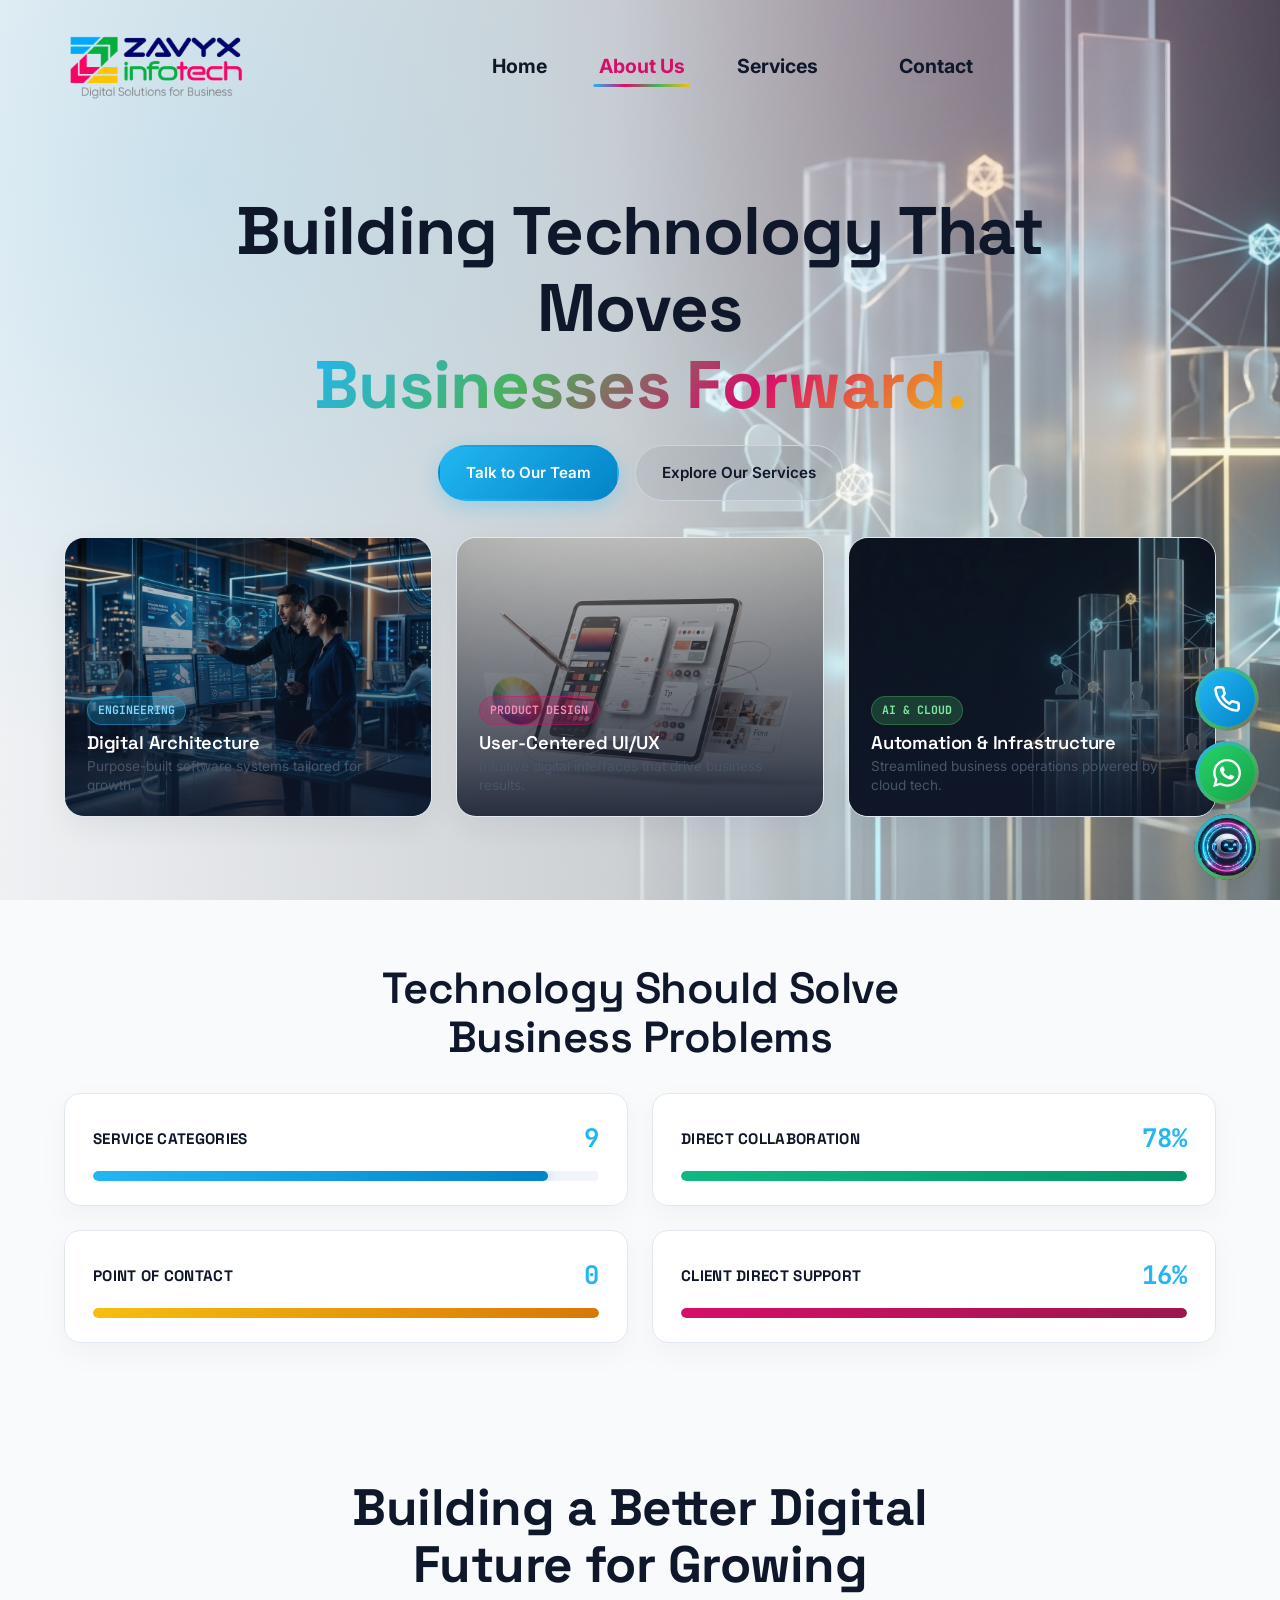
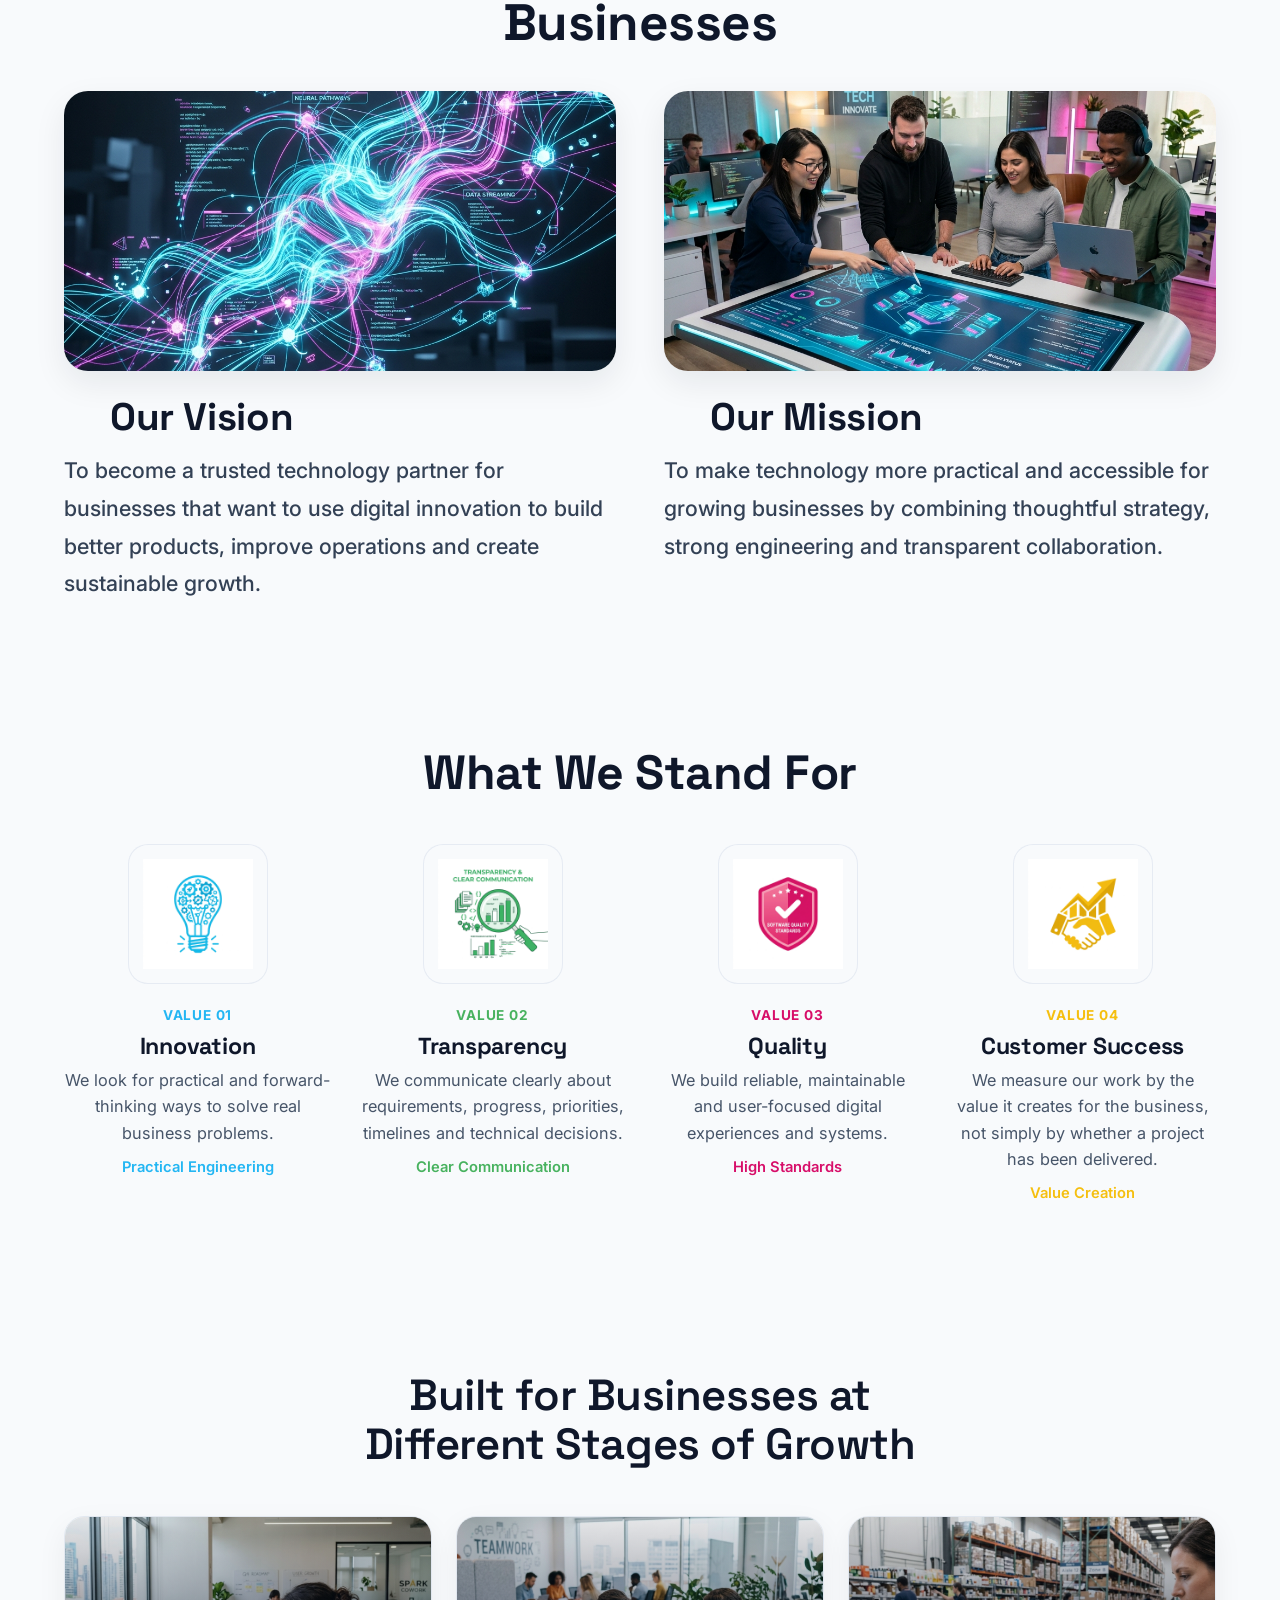
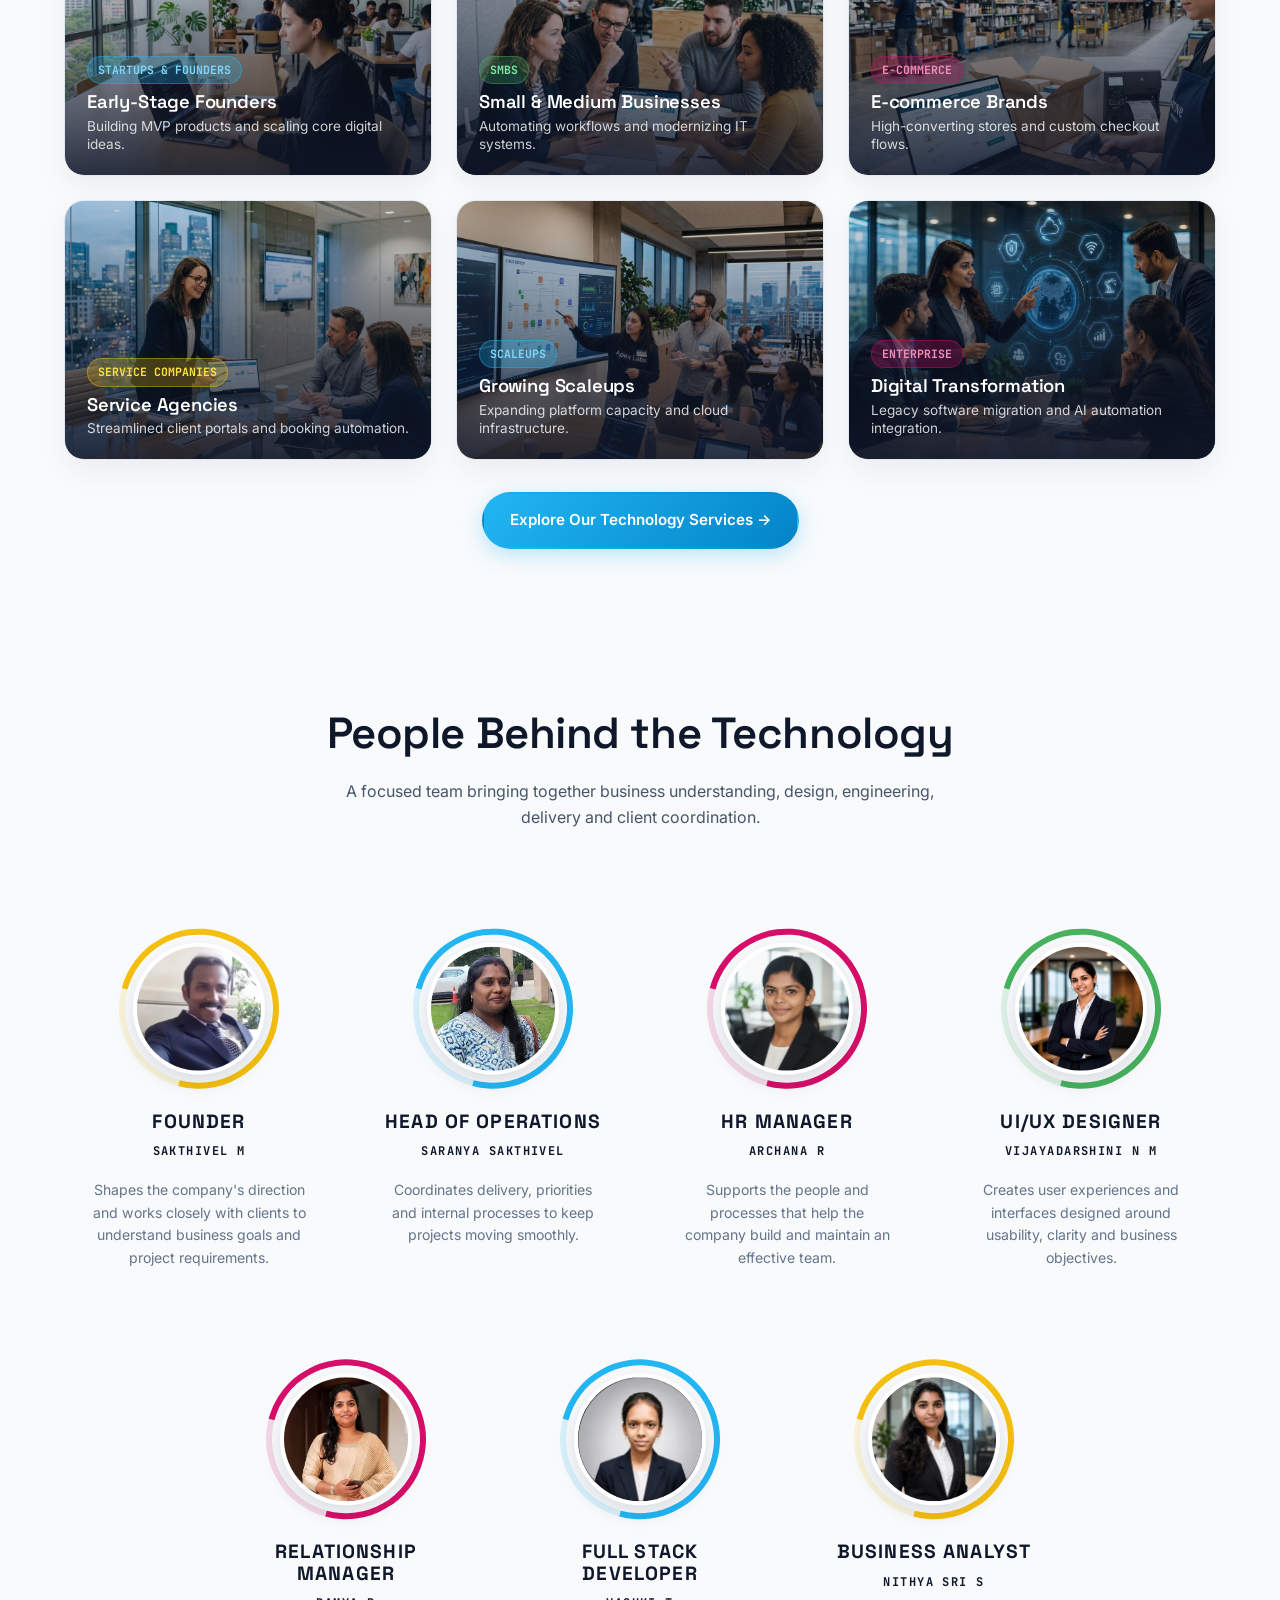
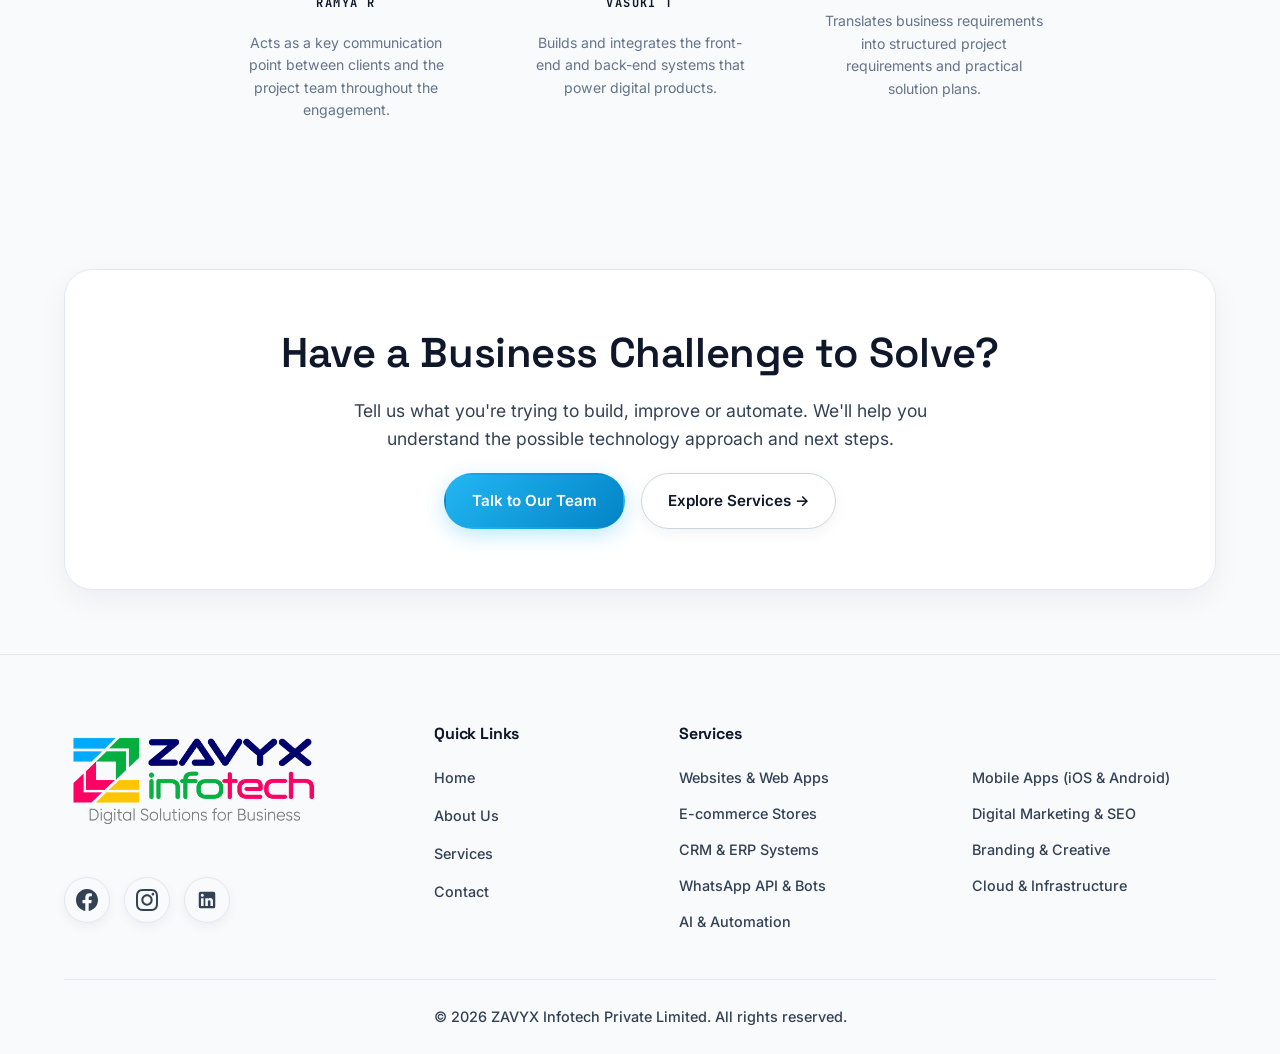
==== commit 2a3792f2: "UI refactor: reduce dots nav size and accurately align below service cards in mobile view" ====
--- a/about.html
+++ b/about.html
@@ -16,7 +16,7 @@
   <link
     href="https://fonts.googleapis.com/css2?family=Space+Grotesk:wght@500;600;700&family=Inter:wght@400;500;600;700&family=JetBrains+Mono:wght@400;500;600&display=swap"
     rel="stylesheet">
-  <link rel="stylesheet" href="assets/css/style.css?v=3">
+  <link rel="stylesheet" href="assets/css/style.css?v=4">
 
   <!-- Structured Data -->
   <script type="application/ld+json">
--- a/assets/css/style.css
+++ b/assets/css/style.css
@@ -3688,15 +3688,21 @@
   }
 
   .wwd-dots-nav {
-    bottom: 5%;
-    gap: 6px;
+    bottom: auto;
+    top: calc(50% + 310px);
+    gap: 5px;
+    background: transparent !important;
+    padding: 0 !important;
+    box-shadow: none !important;
+    backdrop-filter: none !important;
   }
   .wwd-dot {
-    width: 6px;
-    height: 6px;
+    width: 5px;
+    height: 5px;
   }
   .wwd-dot.active {
-    width: 18px;
+    width: 14px;
+    height: 5px;
   }
 
   .wwd-orbit-node {
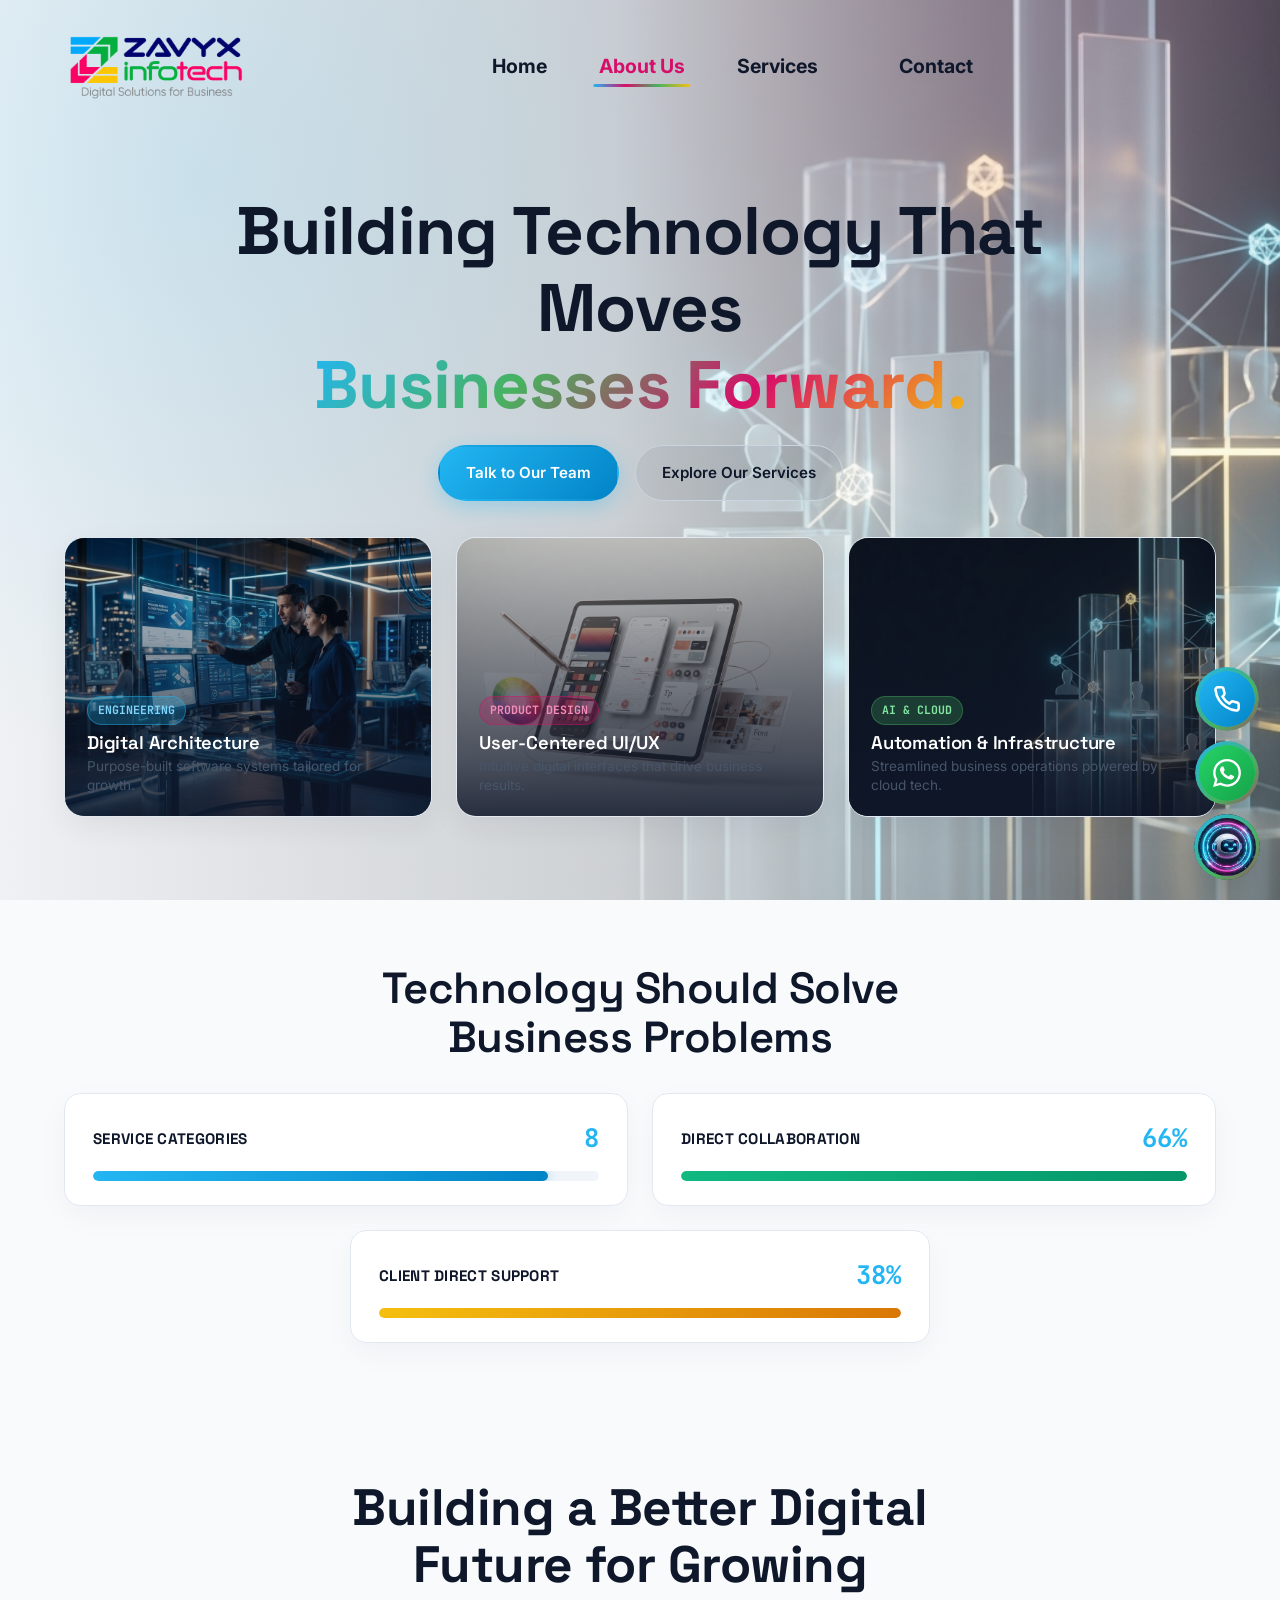
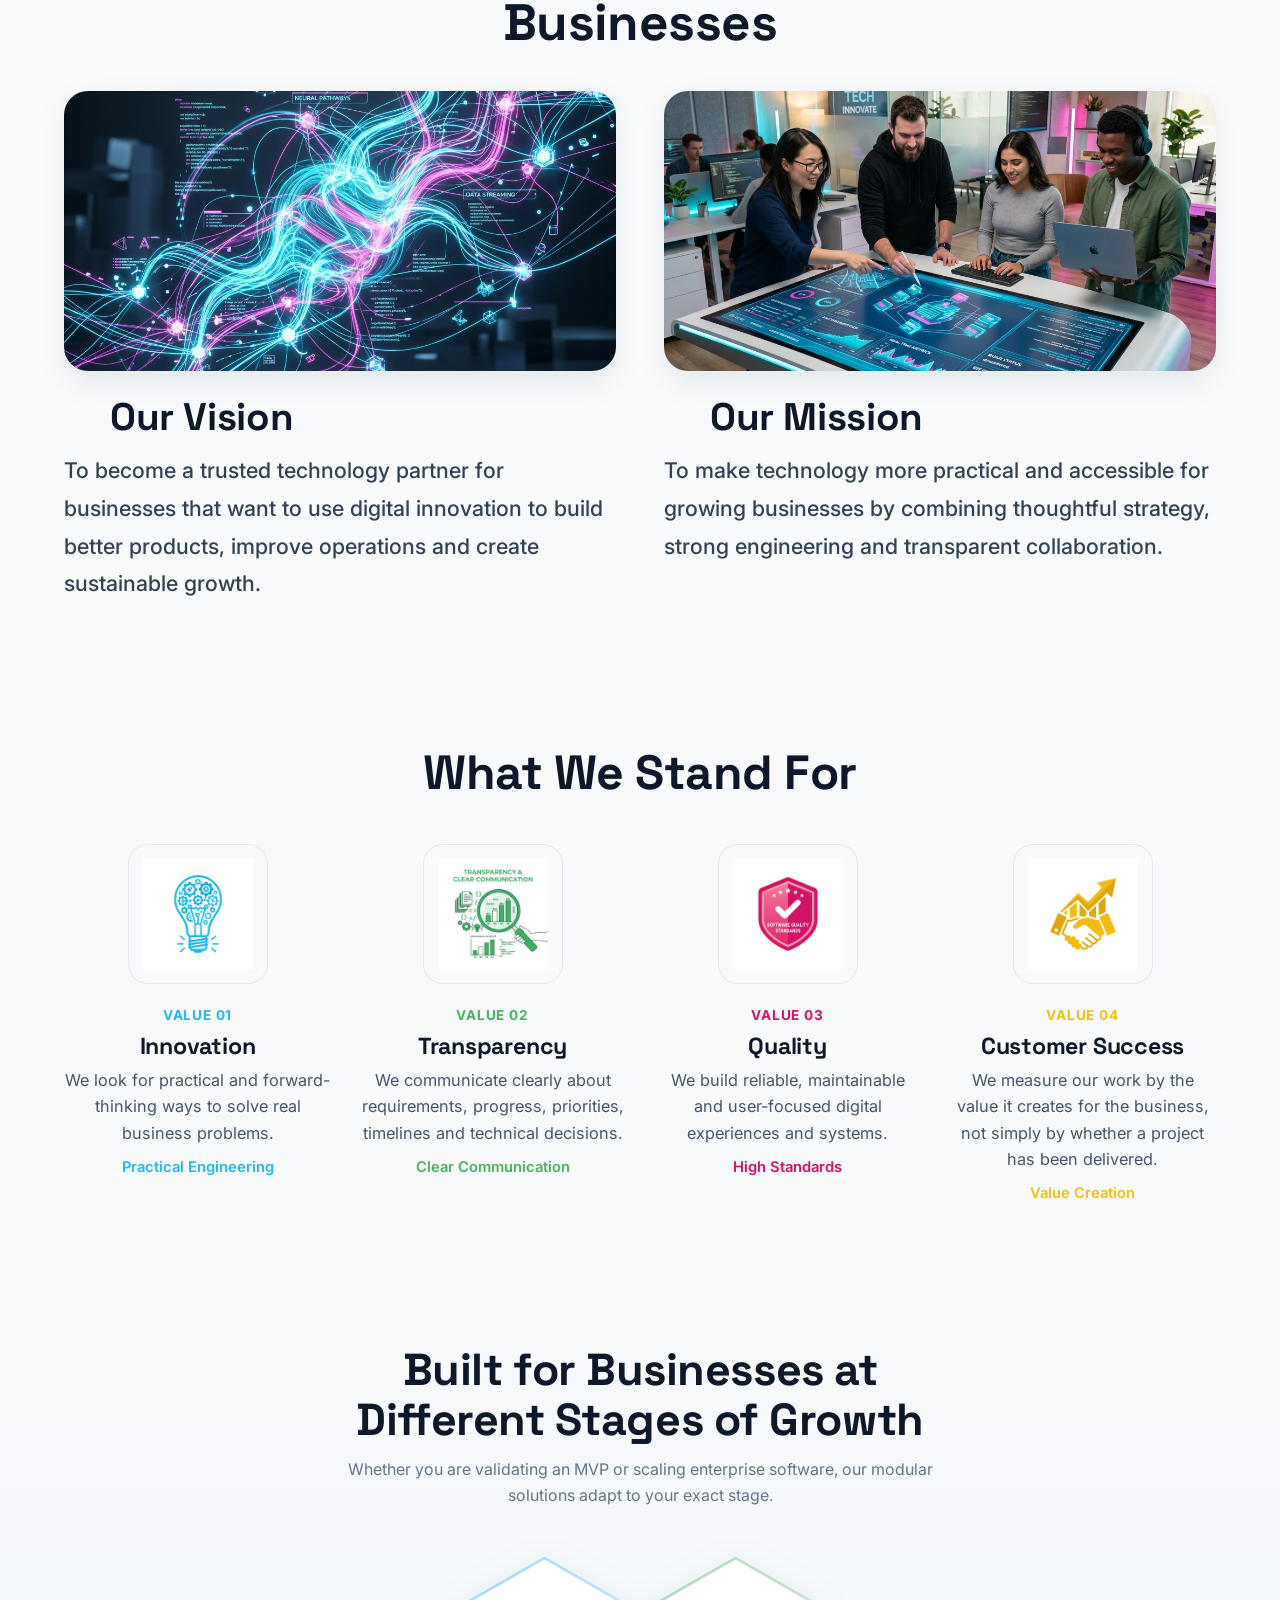
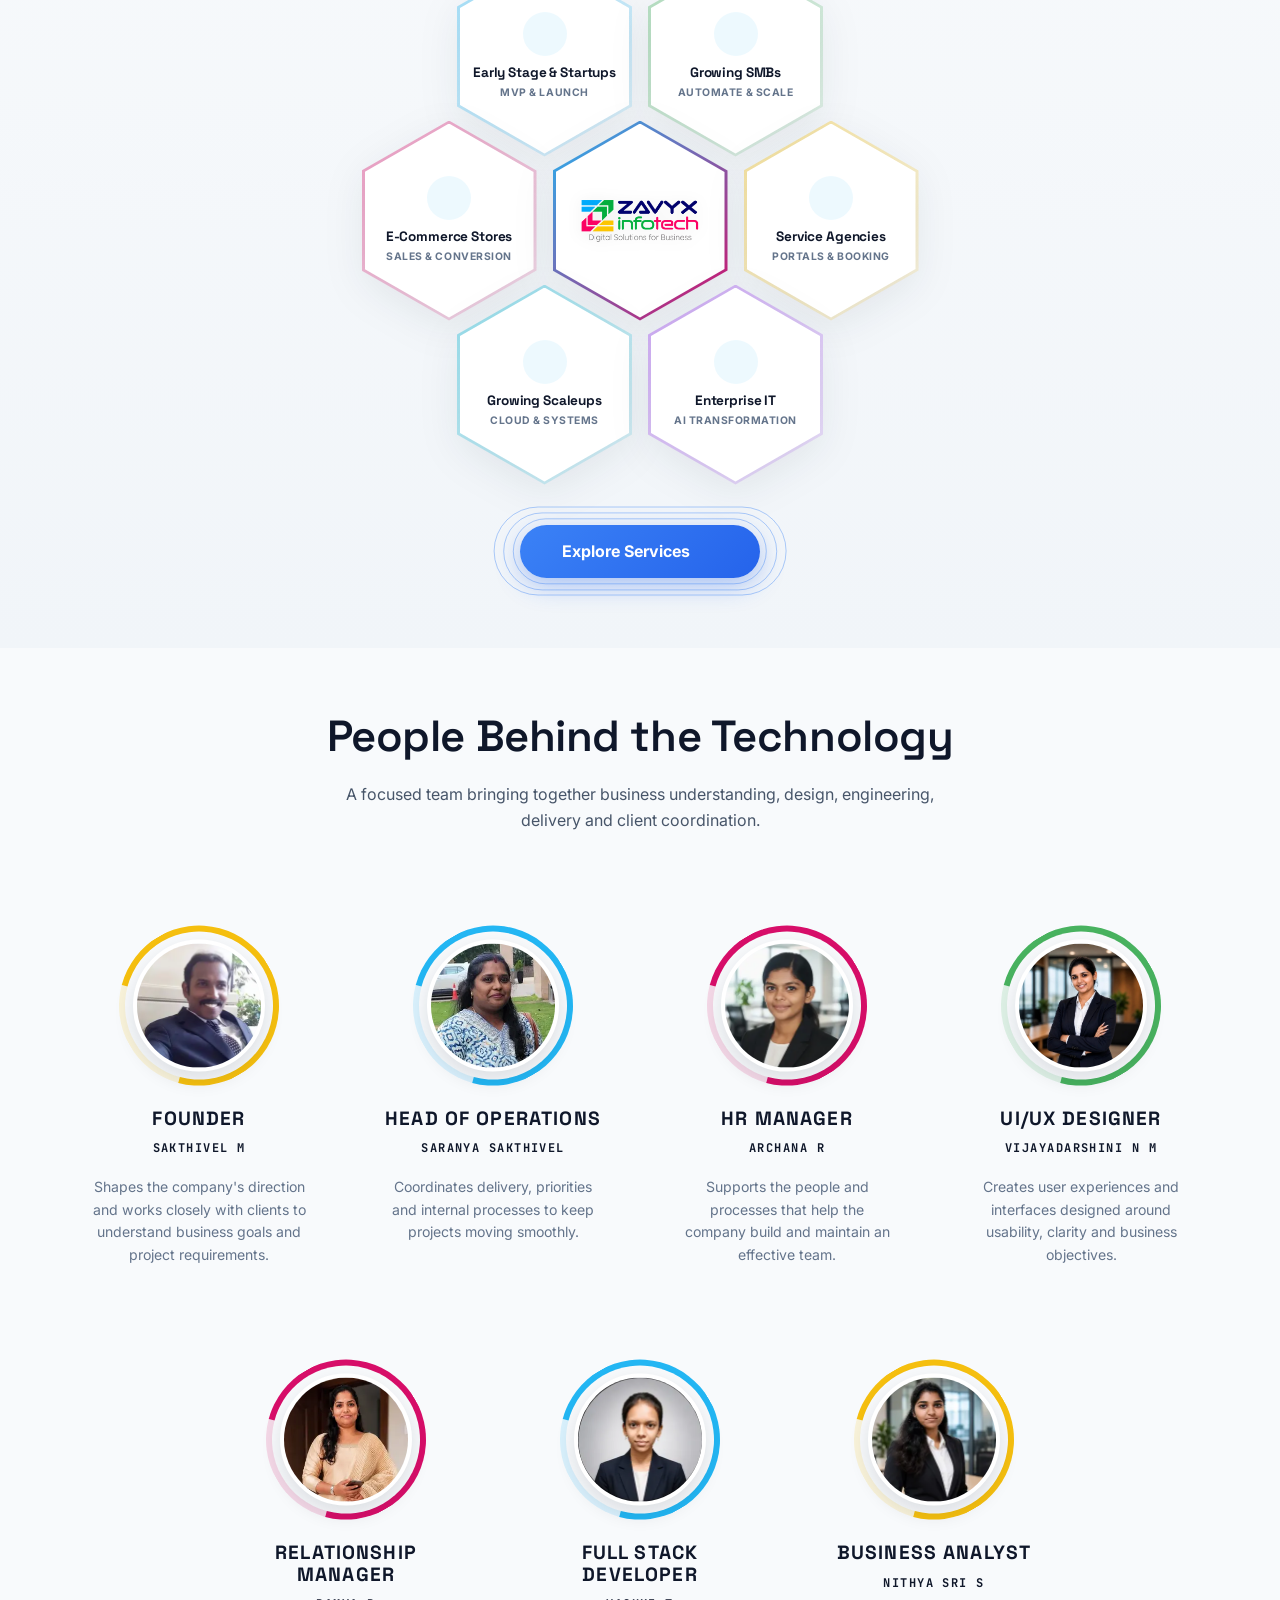
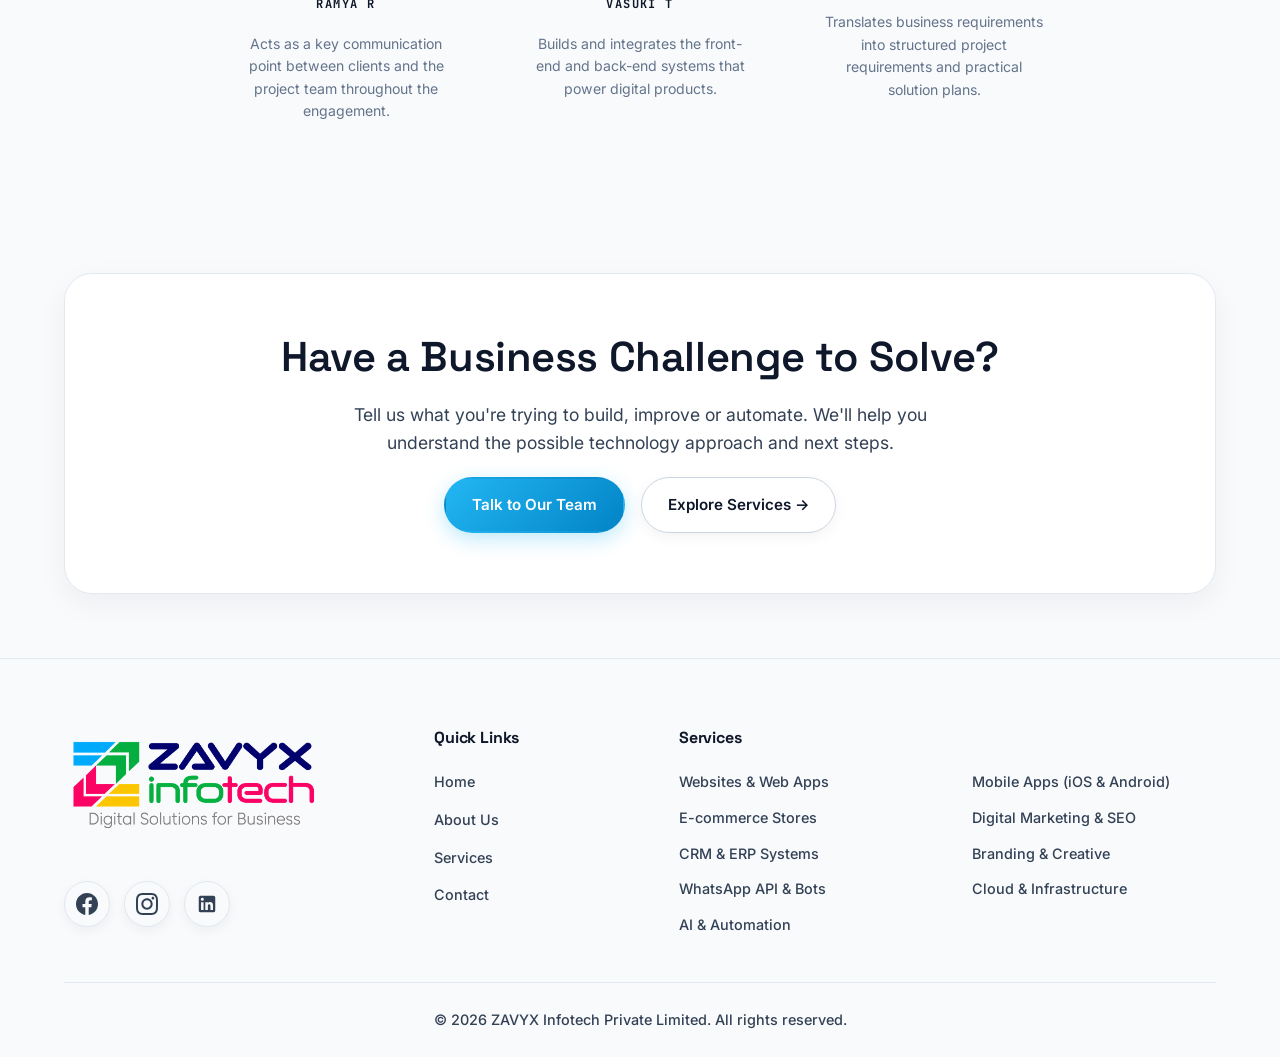
==== commit 43c46914: "added responsiveness in the mobile view" ====
--- a/about.html
+++ b/about.html
@@ -221,23 +221,13 @@
           </div>
         </div>
 
-        <div class="stat-bar-card" data-target="1" data-suffix="" data-fill="100">
+        <div class="stat-bar-card stat-bar-center" data-target="100" data-suffix="%" data-fill="100">
           <div class="stat-bar-head">
-            <span class="stat-bar-title">POINT OF CONTACT</span>
-            <span class="stat-bar-num" id="stat-num-3">0</span>
+            <span class="stat-bar-title">CLIENT DIRECT SUPPORT</span>
+            <span class="stat-bar-num" id="stat-num-3">0%</span>
           </div>
           <div class="stat-bar-track">
             <div class="stat-bar-fill" id="stat-fill-3"></div>
-          </div>
-        </div>
-
-        <div class="stat-bar-card" data-target="100" data-suffix="%" data-fill="100">
-          <div class="stat-bar-head">
-            <span class="stat-bar-title">CLIENT DIRECT SUPPORT</span>
-            <span class="stat-bar-num" id="stat-num-4">0%</span>
-          </div>
-          <div class="stat-bar-track">
-            <div class="stat-bar-fill" id="stat-fill-4"></div>
           </div>
         </div>
       </div>
@@ -364,82 +354,116 @@
     </div>
   </section>
 
-
-  <!-- SECTION 5 — WHO WE SERVE (PROFESSIONAL IMAGE CARDS) -->
-  <section class="section cinematic-section">
+  <!-- HONEYCOMB HEXAGONAL GRID: BUILT FOR BUSINESSES AT DIFFERENT STAGES OF GROWTH -->
+  <section class="section cinematic-section hex-growth-section" id="growth-stages-section">
+    <div class="bg-grid-pattern"></div>
     <div class="container">
       <div class="section-head center">
-        <span class="eyebrow">WHO WE SERVE</span>
-        <h2>Built for Businesses at Different Stages of Growth</h2>
-      </div>
-
-      <!-- Image Cards Grid for Growth Stages (6 Unique Realistic Photos) -->
-      <div class="growth-grid">
-        <div class="growth-card">
-          <img src="assets/images/growth_startup_founder.png" alt="Startups & Founders" loading="lazy" decoding="async">
-          <div class="growth-overlay">
-            <span class="growth-tag"> STARTUPS & FOUNDERS</span>
-            <h3>Early-Stage Founders</h3>
-            <p>Building MVP products and scaling core digital ideas.</p>
-          </div>
-        </div>
-
-        <div class="growth-card">
-          <img src="assets/images/growth_smb_business.png" alt="Small & Medium Businesses" loading="lazy" decoding="async">
-          <div class="growth-overlay">
-            <span class="growth-tag"
-              style="background:rgba(72,178,95,0.25); color:#82E6A1; border-color:rgba(72,178,95,0.4);"> SMBs</span>
-            <h3>Small & Medium Businesses</h3>
-            <p>Automating workflows and modernizing IT systems.</p>
-          </div>
-        </div>
-
-        <div class="growth-card">
-          <img src="assets/images/growth_ecommerce_store.png" alt="E-commerce Businesses" loading="lazy" decoding="async">
-          <div class="growth-overlay">
-            <span class="growth-tag"
-              style="background:rgba(215,14,105,0.25); color:#F28CB8; border-color:rgba(215,14,105,0.4);">
-              E-COMMERCE</span>
-            <h3>E-commerce Brands</h3>
-            <p>High-converting stores and custom checkout flows.</p>
-          </div>
-        </div>
-
-        <div class="growth-card">
-          <img src="assets/images/growth_service_agency.png" alt="Service Businesses" loading="lazy" decoding="async">
-          <div class="growth-overlay">
-            <span class="growth-tag"
-              style="background:rgba(245,191,15,0.25); color:#FDE047; border-color:rgba(245,191,15,0.4);"> SERVICE
-              COMPANIES</span>
-            <h3>Service Agencies</h3>
-            <p>Streamlined client portals and booking automation.</p>
-          </div>
-        </div>
-
-        <div class="growth-card">
-          <img src="assets/images/growth_scaleup_tech.png" alt="Growing Companies" loading="lazy" decoding="async">
-          <div class="growth-overlay">
-            <span class="growth-tag"> SCALEUPS</span>
-            <h3>Growing Scaleups</h3>
-            <p>Expanding platform capacity and cloud infrastructure.</p>
-          </div>
-        </div>
-
-        <div class="growth-card">
-          <img src="assets/images/Digital_marketing.jpeg" alt="Digital Transformation" loading="lazy" decoding="async">
-          <div class="growth-overlay">
-            <span class="growth-tag"
-              style="background:rgba(215,14,105,0.25); color:#F28CB8; border-color:rgba(215,14,105,0.4);">
-              ENTERPRISE</span>
-            <h3>Digital Transformation</h3>
-            <p>Legacy software migration and AI automation integration.</p>
-          </div>
-        </div>
-      </div>
-
-      <div style="text-align:center; margin-top:32px;">
-        <a href="services.html" class="btn btn-primary" style="font-size:0.95rem;">Explore Our Technology Services →</a>
-      </div>
+        <span class="eyebrow" style="color: #23B6F3; font-weight: 700; letter-spacing: 0.08em;">SCALE WITH ZAVYX</span>
+        <h2 style="font-size: clamp(2rem, 3.5vw, 2.8rem); font-weight: 800; margin-bottom: 12px; color: #0f172a;">Built for Businesses at Different Stages of Growth</h2>
+        <p class="section-lead center" style="max-width: 680px; margin: 0 auto; color: #64748b;">Whether you are validating an MVP or scaling enterprise software, our modular solutions adapt to your exact stage.</p>
+      </div>
+
+      <!-- Honeycomb Hexagonal Grid Container (2-3-2 Interlocking Rows matching reference design) -->
+      <div class="honeycomb-container" id="honeycombContainer">
+        
+        <!-- ROW 1 (Top 2 Hexagons) -->
+        <div class="hex-row hex-row-1">
+          <!-- Startup / Early Stage -->
+          <div class="hex-card-wrapper" data-hex-index="0">
+            <div class="hex-card c-blue">
+              <div class="hex-card-inner">
+                <div class="hex-icon"><i data-lucide="rocket"></i></div>
+                <h3>Early Stage & Startups</h3>
+                <span class="hex-tag">MVP & Launch</span>
+              </div>
+            </div>
+          </div>
+          
+          <!-- Growing SMBs -->
+          <div class="hex-card-wrapper" data-hex-index="1">
+            <div class="hex-card c-green">
+              <div class="hex-card-inner">
+                <div class="hex-icon"><i data-lucide="trending-up"></i></div>
+                <h3>Growing SMBs</h3>
+                <span class="hex-tag">Automate & Scale</span>
+              </div>
+            </div>
+          </div>
+        </div>
+
+        <!-- ROW 2 (Middle 3 Hexagons: Left, Center Brand Core, Right) -->
+        <div class="hex-row hex-row-2">
+          <!-- E-Commerce Brands -->
+          <div class="hex-card-wrapper" data-hex-index="2">
+            <div class="hex-card c-pink">
+              <div class="hex-card-inner">
+                <div class="hex-icon"><i data-lucide="shopping-cart"></i></div>
+                <h3>E-Commerce Stores</h3>
+                <span class="hex-tag">Sales & Conversion</span>
+              </div>
+            </div>
+          </div>
+
+          <!-- CENTER BRAND CORE HEXAGON -->
+          <div class="hex-card-wrapper hex-center-core" data-hex-index="center">
+            <div class="hex-card c-gradient">
+              <div class="hex-card-inner brand-core-light">
+                <img src="assets/logo/logo.png" alt="ZAVYX Infotech Logo" class="hex-center-logo">
+              </div>
+            </div>
+          </div>
+
+          <!-- Service Agencies -->
+          <div class="hex-card-wrapper" data-hex-index="3">
+            <div class="hex-card c-yellow">
+              <div class="hex-card-inner">
+                <div class="hex-icon"><i data-lucide="briefcase"></i></div>
+                <h3>Service Agencies</h3>
+                <span class="hex-tag">Portals & Booking</span>
+              </div>
+            </div>
+          </div>
+        </div>
+
+        <!-- ROW 3 (Bottom 2 Hexagons) -->
+        <div class="hex-row hex-row-3">
+          <!-- Scaleups -->
+          <div class="hex-card-wrapper" data-hex-index="4">
+            <div class="hex-card c-cyan">
+              <div class="hex-card-inner">
+                <div class="hex-icon"><i data-lucide="layers"></i></div>
+                <h3>Growing Scaleups</h3>
+                <span class="hex-tag">Cloud & Systems</span>
+              </div>
+            </div>
+          </div>
+
+          <!-- Enterprise Digital Transformation -->
+          <div class="hex-card-wrapper" data-hex-index="5">
+            <div class="hex-card c-purple">
+              <div class="hex-card-inner">
+                <div class="hex-icon"><i data-lucide="cpu"></i></div>
+                <h3>Enterprise IT</h3>
+                <span class="hex-tag">AI Transformation</span>
+              </div>
+            </div>
+          </div>
+        </div>
+
+      </div>
+
+      <!-- EXPLORE SERVICES PILL BUTTON WITH CONCENTRIC GLOW RINGS -->
+      <div class="hex-explore-cta">
+        <a href="services.html" class="hex-pill-btn">
+          <span class="pill-ring ring-1"></span>
+          <span class="pill-ring ring-2"></span>
+          <span class="pill-ring ring-3"></span>
+          <span>Explore Services</span>
+          <i data-lucide="arrow-right" style="width: 18px; height: 18px; stroke-width: 2.5;"></i>
+        </a>
+      </div>
+
     </div>
   </section>
 
@@ -772,8 +796,7 @@
         var cards = [
           { fillEl: document.getElementById('stat-fill-1'), numEl: document.getElementById('stat-num-1'), target: 9, suffix: '', fill: '90%' },
           { fillEl: document.getElementById('stat-fill-2'), numEl: document.getElementById('stat-num-2'), target: 100, suffix: '%', fill: '100%' },
-          { fillEl: document.getElementById('stat-fill-3'), numEl: document.getElementById('stat-num-3'), target: 1, suffix: '', fill: '100%' },
-          { fillEl: document.getElementById('stat-fill-4'), numEl: document.getElementById('stat-num-4'), target: 100, suffix: '%', fill: '100%' }
+          { fillEl: document.getElementById('stat-fill-3'), numEl: document.getElementById('stat-num-3'), target: 100, suffix: '%', fill: '100%' }
         ];
 
         cards.forEach(function (item, index) {
--- a/assets/css/style.css
+++ b/assets/css/style.css
@@ -3,66 +3,98 @@
    Display: Space Grotesk | Body: Inter | Mono/Console: JetBrains Mono
    ========================================================= */
 
-:root{
-  --blue:#23B6F3;
-  --blue-dark:#0284C7;
-  --green:#48B25F;
-  --pink:#D70E69;
-  --yellow:#F5BF0F;
-
-  --navy-deep:#F8FAFC;
-  --navy:#FFFFFF;
-  --navy-soft:#F1F5F9;
-
-  --ink:#0F172A;
-  --ink-soft:#475569;
-  --paper:#F8FAFC;
-  --paper-dim:#F1F5F9;
-  --line:#E2E8F0;
-  --white:#FFFFFF;
-
-  --font-display:'Space Grotesk', sans-serif;
-  --font-body:'Inter', sans-serif;
-  --font-mono:'JetBrains Mono', monospace;
-
-  --radius-sm:10px;
-  --radius-md:16px;
-  --radius-lg:26px;
-
-  --shadow-sm:0 2px 10px rgba(15,23,41,0.06);
-  --shadow-md:0 12px 30px rgba(15,23,41,0.10);
-  --shadow-lg:0 24px 60px rgba(15,23,41,0.16);
-
-  --container:1200px;
-}
-
-*,*::before,*::after{box-sizing:border-box;}
-html{scroll-behavior:smooth;}
-@media (prefers-reduced-motion: reduce){
-  html{scroll-behavior:auto;}
-  *{animation-duration:0.001ms !important; animation-iteration-count:1 !important; transition-duration:0.001ms !important;}
+:root {
+  --blue: #23B6F3;
+  --blue-dark: #0284C7;
+  --green: #48B25F;
+  --pink: #D70E69;
+  --yellow: #F5BF0F;
+
+  --navy-deep: #F8FAFC;
+  --navy: #FFFFFF;
+  --navy-soft: #F1F5F9;
+
+  --ink: #0F172A;
+  --ink-soft: #475569;
+  --paper: #F8FAFC;
+  --paper-dim: #F1F5F9;
+  --line: #E2E8F0;
+  --white: #FFFFFF;
+
+  --font-display: 'Space Grotesk', sans-serif;
+  --font-body: 'Inter', sans-serif;
+  --font-mono: 'JetBrains Mono', monospace;
+
+  --radius-sm: 10px;
+  --radius-md: 16px;
+  --radius-lg: 26px;
+
+  --shadow-sm: 0 2px 10px rgba(15, 23, 41, 0.06);
+  --shadow-md: 0 12px 30px rgba(15, 23, 41, 0.10);
+  --shadow-lg: 0 24px 60px rgba(15, 23, 41, 0.16);
+
+  --container: 1200px;
+}
+
+*,
+*::before,
+*::after {
+  box-sizing: border-box;
+}
+
+html {
+  scroll-behavior: smooth;
+}
+
+@media (prefers-reduced-motion: reduce) {
+  html {
+    scroll-behavior: auto;
+  }
+
+  * {
+    animation-duration: 0.001ms !important;
+    animation-iteration-count: 1 !important;
+    transition-duration: 0.001ms !important;
+  }
 }
 
 [id] {
   scroll-margin-top: 90px;
 }
 
-body{
-  margin:0;
-  font-family:var(--font-body);
-  color:var(--ink);
-  background:var(--paper);
-  line-height:1.6;
-  -webkit-font-smoothing:antialiased;
-}
-
-img{max-width:100%; display:block;}
-a{color:inherit; text-decoration:none;}
-ul{list-style:none; margin:0; padding:0;}
-button{font-family:inherit; cursor:pointer;}
+body {
+  margin: 0;
+  font-family: var(--font-body);
+  color: var(--ink);
+  background: var(--paper);
+  line-height: 1.6;
+  -webkit-font-smoothing: antialiased;
+}
+
+img {
+  max-width: 100%;
+  display: block;
+}
+
+a {
+  color: inherit;
+  text-decoration: none;
+}
+
+ul {
+  list-style: none;
+  margin: 0;
+  padding: 0;
+}
+
+button {
+  font-family: inherit;
+  cursor: pointer;
+}
 
 /* Lucide Icons Integration */
-svg.lucide, [data-lucide] {
+svg.lucide,
+[data-lucide] {
   display: inline-block;
   vertical-align: middle;
   stroke: currentColor;
@@ -73,68 +105,133 @@
   width: 1.2em;
   height: 1.2em;
 }
-.icon svg.lucide, .icon [data-lucide] {
+
+.icon svg.lucide,
+.icon [data-lucide] {
   width: 24px;
   height: 24px;
 }
-.tech-chip svg.lucide, .tech-chip [data-lucide] {
+
+.tech-chip svg.lucide,
+.tech-chip [data-lucide] {
   width: 16px;
   height: 16px;
   margin-right: 6px;
 }
 
-h1,h2,h3,h4{
-  font-family:var(--font-display);
-  font-weight:600;
-  line-height:1.12;
-  margin:0 0 .5em;
-  letter-spacing:-0.01em;
-}
-h1{font-size:clamp(2.4rem,5vw,4rem);}
-h2{font-size:clamp(1.9rem,3.4vw,2.8rem);}
-h3{font-size:clamp(1.25rem,2vw,1.5rem);}
-p{margin:0 0 1em; color:var(--ink-soft);}
-
-.container{max-width:var(--container); margin:0 auto; padding:0 24px;}
-.section{padding:96px 0;}
-.section-tight{padding:64px 0;}
-@media (max-width:768px){
-  .section{padding:64px 0;}
-  .section-tight{padding:44px 0;}
+h1,
+h2,
+h3,
+h4 {
+  font-family: var(--font-display);
+  font-weight: 600;
+  line-height: 1.12;
+  margin: 0 0 .5em;
+  letter-spacing: -0.01em;
+}
+
+h1 {
+  font-size: clamp(2.4rem, 5vw, 4rem);
+}
+
+h2 {
+  font-size: clamp(1.9rem, 3.4vw, 2.8rem);
+}
+
+h3 {
+  font-size: clamp(1.25rem, 2vw, 1.5rem);
+}
+
+p {
+  margin: 0 0 1em;
+  color: var(--ink-soft);
+}
+
+.container {
+  max-width: var(--container);
+  margin: 0 auto;
+  padding: 0 24px;
+}
+
+.section {
+  padding: 96px 0;
+}
+
+.section-tight {
+  padding: 64px 0;
+}
+
+@media (max-width:768px) {
+  .section {
+    padding: 64px 0;
+  }
+
+  .section-tight {
+    padding: 44px 0;
+  }
 }
 
 /* -------- eyebrow / console labels -------- */
-.eyebrow{
-  display:inline-flex; align-items:center; gap:8px;
-  font-family:var(--font-mono);
-  font-size:.75rem;
-  letter-spacing:.14em;
-  text-transform:uppercase;
-  color:var(--blue);
-  background:rgba(35,182,243,0.08);
-  border:1px solid rgba(35,182,243,0.25);
-  padding:6px 14px;
-  border-radius:999px;
-  margin-bottom:18px;
-}
-.eyebrow::before{content:"●"; font-size:.55em; color:var(--green);}
-
-.section-head{max-width:640px; margin:0 0 48px;}
-.section-head.center{margin-left:auto; margin-right:auto; text-align:center;}
+.eyebrow {
+  display: inline-flex;
+  align-items: center;
+  gap: 8px;
+  font-family: var(--font-mono);
+  font-size: .75rem;
+  letter-spacing: .14em;
+  text-transform: uppercase;
+  color: var(--blue);
+  background: rgba(35, 182, 243, 0.08);
+  border: 1px solid rgba(35, 182, 243, 0.25);
+  padding: 6px 14px;
+  border-radius: 999px;
+  margin-bottom: 18px;
+}
+
+.eyebrow::before {
+  content: "●";
+  font-size: .55em;
+  color: var(--green);
+}
+
+.section-head {
+  max-width: 640px;
+  margin: 0 0 48px;
+}
+
+.section-head.center {
+  margin-left: auto;
+  margin-right: auto;
+  text-align: center;
+}
 
 /* -------- buttons -------- */
-.btn{
-  display:inline-flex; align-items:center; justify-content:center; gap:8px;
-  padding:14px 26px;
-  border-radius:999px;
-  font-weight:600;
-  font-size:.95rem;
-  border:1px solid transparent;
-  transition:transform .18s ease, box-shadow .18s ease, background .18s ease, color .18s ease;
-  white-space:nowrap;
-}
-.btn-primary, a.btn-primary { background:linear-gradient(135deg, #23B6F3 0%, #0284C7 100%) !important; color:#fff !important; box-shadow:0 8px 20px rgba(35,182,243,.3); }
-.btn-primary:hover, a.btn-primary:hover { transform:translateY(-2px); box-shadow:0 12px 26px rgba(35,182,243,.42); }
+.btn {
+  display: inline-flex;
+  align-items: center;
+  justify-content: center;
+  gap: 8px;
+  padding: 14px 26px;
+  border-radius: 999px;
+  font-weight: 600;
+  font-size: .95rem;
+  border: 1px solid transparent;
+  transition: transform .18s ease, box-shadow .18s ease, background .18s ease, color .18s ease;
+  white-space: nowrap;
+}
+
+.btn-primary,
+a.btn-primary {
+  background: linear-gradient(135deg, #23B6F3 0%, #0284C7 100%) !important;
+  color: #fff !important;
+  box-shadow: 0 8px 20px rgba(35, 182, 243, .3);
+}
+
+.btn-primary:hover,
+a.btn-primary:hover {
+  transform: translateY(-2px);
+  box-shadow: 0 12px 26px rgba(35, 182, 243, .42);
+}
 
 .btn-outline,
 a.btn-outline,
@@ -150,7 +247,7 @@
   border: 1.5px solid #CBD5E1 !important;
   backdrop-filter: blur(10px) !important;
   -webkit-backdrop-filter: blur(10px) !important;
-  box-shadow: 0 4px 14px rgba(0,0,0,0.05) !important;
+  box-shadow: 0 4px 14px rgba(0, 0, 0, 0.05) !important;
 }
 
 .btn-outline:hover,
@@ -166,11 +263,31 @@
   box-shadow: 0 8px 20px rgba(15, 23, 42, 0.2) !important;
   transform: translateY(-2px) !important;
 }
-.btn-ghost-light{background:rgba(15,23,42,.06); color:#0F172A; border:1px solid #CBD5E1;}
-.btn-ghost-light:hover{background:rgba(15,23,42,.12); transform:translateY(-2px);}
-.btn-pink{background:var(--pink); color:#fff; box-shadow:0 8px 20px rgba(215,14,105,.3);}
-.btn-pink:hover{transform:translateY(-2px);}
-.btn-block{width:100%;}
+
+.btn-ghost-light {
+  background: rgba(15, 23, 42, .06);
+  color: #0F172A;
+  border: 1px solid #CBD5E1;
+}
+
+.btn-ghost-light:hover {
+  background: rgba(15, 23, 42, .12);
+  transform: translateY(-2px);
+}
+
+.btn-pink {
+  background: var(--pink);
+  color: #fff;
+  box-shadow: 0 8px 20px rgba(215, 14, 105, .3);
+}
+
+.btn-pink:hover {
+  transform: translateY(-2px);
+}
+
+.btn-block {
+  width: 100%;
+}
 
 /* =========================================================
    NAVBAR
@@ -194,6 +311,7 @@
   box-shadow: none !important;
   padding: 12px 0;
 }
+
 .nav-inner {
   display: flex;
   align-items: center;
@@ -202,6 +320,7 @@
   max-width: var(--container);
   margin: 0 auto;
 }
+
 .brand {
   display: inline-flex;
   align-items: center;
@@ -215,26 +334,43 @@
   -webkit-backdrop-filter: none !important;
   transition: transform 0.22s ease, opacity 0.22s ease;
 }
+
 .brand:hover {
   transform: scale(1.03);
   box-shadow: none !important;
   opacity: 0.9;
 }
+
 .brand img {
   height: 78px !important;
   max-height: 84px !important;
   width: auto;
   display: block;
 }
+
 @media (max-width: 960px) {
-  .brand img { height: 85px !important; max-height: 90px !important; }
-}
+  .brand img {
+    height: 85px !important;
+    max-height: 90px !important;
+  }
+}
+
 @media (max-width: 600px) {
-  .brand img { height: 85px !important; max-height: 90px !important; }
-}
+  .brand img {
+    height: 85px !important;
+    max-height: 90px !important;
+  }
+}
+
 @media (max-width: 480px) {
-  .brand { padding: 0 !important; }
-  .brand img { height: 85px !important; max-height: 90px !important; }
+  .brand {
+    padding: 0 !important;
+  }
+
+  .brand img {
+    height: 85px !important;
+    max-height: 90px !important;
+  }
 }
 
 .nav-links {
@@ -242,9 +378,10 @@
   align-items: center;
   gap: 16px;
 }
+
 .nav-links a,
 .nav-links li a,
-.nav-links > li > a {
+.nav-links>li>a {
   padding: 8px 18px !important;
   border-radius: 0 !important;
   font-weight: 700 !important;
@@ -263,12 +400,13 @@
   align-items: center;
   gap: 6px;
 }
+
 .nav-links a:hover,
 .nav-links li a:hover,
-.nav-links > li > a:hover,
+.nav-links>li>a:hover,
 .nav-links a.active,
 .nav-links li a.active,
-.nav-links > li > a.active {
+.nav-links>li>a.active {
   background: transparent !important;
   background-color: transparent !important;
   color: #D70E69 !important;
@@ -277,10 +415,11 @@
 }
 
 /* Animated Underline for Desktop Nav */
-.nav-links:not(.open) > li > a {
+.nav-links:not(.open)>li>a {
   position: relative;
 }
-.nav-links:not(.open) > li > a::after {
+
+.nav-links:not(.open)>li>a::after {
   content: '';
   position: absolute;
   bottom: 4px;
@@ -292,8 +431,9 @@
   transition: width 0.3s ease;
   border-radius: 3px;
 }
-.nav-links:not(.open) > li > a:hover::after,
-.nav-links:not(.open) > li > a.active::after {
+
+.nav-links:not(.open)>li>a:hover::after,
+.nav-links:not(.open)>li>a.active::after {
   width: 80%;
 }
 
@@ -305,30 +445,42 @@
   will-change: transform;
 }
 
-.nav-links > li > a:hover .nav-char {
+.nav-links>li>a:hover .nav-char {
   animation: navLetterRotate 0.38s ease-in-out forwards;
 }
 
 @keyframes navLetterRotate {
-  0% { transform: rotate(0deg) translateY(0); }
-  40% { transform: rotate(10deg) translateY(-2px); }
-  80% { transform: rotate(-3deg) translateY(0); }
-  100% { transform: rotate(0deg) translateY(0); }
+  0% {
+    transform: rotate(0deg) translateY(0);
+  }
+
+  40% {
+    transform: rotate(10deg) translateY(-2px);
+  }
+
+  80% {
+    transform: rotate(-3deg) translateY(0);
+  }
+
+  100% {
+    transform: rotate(0deg) translateY(0);
+  }
 }
 
 /* Scrolled state navlinks */
 .navbar.scrolled .nav-links a,
-.navbar.scrolled .nav-links > li > a {
+.navbar.scrolled .nav-links>li>a {
   color: #0F172A !important;
   background: transparent !important;
   border: none !important;
   text-shadow: none !important;
   box-shadow: none !important;
 }
+
 .navbar.scrolled .nav-links a:hover,
 .navbar.scrolled .nav-links a.active,
-.navbar.scrolled .nav-links > li > a:hover,
-.navbar.scrolled .nav-links > li > a.active {
+.navbar.scrolled .nav-links>li>a:hover,
+.navbar.scrolled .nav-links>li>a.active {
   background: transparent !important;
   color: #D70E69 !important;
   border: none !important;
@@ -339,6 +491,7 @@
 .nav-close {
   display: none;
 }
+
 .nav-links.open .nav-close {
   display: none !important;
   position: absolute;
@@ -360,6 +513,7 @@
   z-index: 2010;
   line-height: 1;
 }
+
 .nav-links.open .nav-close:hover {
   background: #E2E8F0;
   color: #D70E69;
@@ -369,16 +523,19 @@
 .nav-services {
   position: relative;
 }
+
 .nav-services-btn {
   display: flex;
   align-items: center;
   gap: 6px;
 }
+
 .nav-services-btn svg {
   width: 14px;
   height: 14px;
   transition: transform .2s ease;
 }
+
 .nav-services:hover .nav-services-btn svg,
 .nav-services.open .nav-services-btn svg {
   transform: rotate(180deg);
@@ -407,12 +564,14 @@
   transition: opacity .22s cubic-bezier(0.16, 1, 0.3, 1), transform .22s cubic-bezier(0.16, 1, 0.3, 1);
   z-index: 1200;
 }
+
 .nav-services:hover .mega,
 .nav-services.open .mega {
   opacity: 1;
   visibility: visible;
   transform: translateX(-50%) translateY(0);
 }
+
 .mega a {
   display: flex;
   align-items: center;
@@ -427,6 +586,7 @@
   box-shadow: none !important;
   transition: all 0.2s ease;
 }
+
 .mega a:hover {
   background: transparent !important;
   background-color: transparent !important;
@@ -434,6 +594,7 @@
   color: #0284C7 !important;
   transform: translateX(3px);
 }
+
 .mega .dot {
   width: 8px;
   height: 8px;
@@ -446,6 +607,7 @@
   align-items: center;
   gap: 10px;
 }
+
 .nav-toggle {
   display: none;
   flex-direction: column;
@@ -464,20 +626,50 @@
   cursor: pointer;
   transition: transform 0.2s ease, box-shadow 0.2s ease;
 }
+
 .nav-toggle:hover {
   transform: scale(1.06) !important;
   box-shadow: 0 6px 20px rgba(15, 23, 42, 0.18) !important;
 }
+
 .nav-toggle span {
   width: 22px !important;
   height: 2.5px !important;
   border-radius: 4px !important;
   display: block;
-  transition: transform 0.2s ease;
-}
-.nav-toggle span:nth-child(1) { background: #23B6F3 !important; }
-.nav-toggle span:nth-child(2) { background: #D70E69 !important; }
-.nav-toggle span:nth-child(3) { background: #48B25F !important; }
+  transition: transform 0.3s cubic-bezier(0.16, 1, 0.3, 1), opacity 0.3s ease, background 0.3s ease !important;
+}
+
+.nav-toggle span:nth-child(1) {
+  background: #23B6F3 !important;
+}
+
+.nav-toggle span:nth-child(2) {
+  background: #D70E69 !important;
+}
+
+.nav-toggle span:nth-child(3) {
+  background: #48B25F !important;
+}
+
+/* Transformed Close (X) Icon when Nav is Open */
+.nav-toggle.open span:nth-child(1),
+.nav-toggle.active span:nth-child(1) {
+  transform: translateY(7.5px) rotate(45deg) !important;
+  background: #D70E69 !important;
+}
+
+.nav-toggle.open span:nth-child(2),
+.nav-toggle.active span:nth-child(2) {
+  opacity: 0 !important;
+  transform: scaleX(0) !important;
+}
+
+.nav-toggle.open span:nth-child(3),
+.nav-toggle.active span:nth-child(3) {
+  transform: translateY(-7.5px) rotate(-45deg) !important;
+  background: #D70E69 !important;
+}
 
 /* Sticky Navbar Scrolled State (Transparent Glassmorphism) */
 .navbar.scrolled {
@@ -493,9 +685,15 @@
   padding: 8px 0;
   animation: navSlideDown 0.3s cubic-bezier(0.16, 1, 0.3, 1);
 }
+
 @keyframes navSlideDown {
-  from { transform: translateY(-100%); }
-  to { transform: translateY(0); }
+  from {
+    transform: translateY(-100%);
+  }
+
+  to {
+    transform: translateY(0);
+  }
 }
 
 /* Scrolled Navbar Collapsed State on Mobile & Tablet */
@@ -503,6 +701,7 @@
   .navbar.scrolled .nav-links:not(.open) {
     display: none !important;
   }
+
   .navbar.scrolled .nav-toggle {
     display: flex !important;
   }
@@ -522,7 +721,8 @@
   width: 100% !important;
   height: auto !important;
   max-height: calc(100vh - 70px) !important;
-  background: rgba(255, 255, 255, 0.95) !important; /* Glassmorphism */
+  background: rgba(255, 255, 255, 0.95) !important;
+  /* Glassmorphism */
   flex-direction: column !important;
   align-items: stretch !important;
   padding: 12px 16px 20px 16px !important;
@@ -538,6 +738,7 @@
   border-bottom-right-radius: 24px !important;
   border-bottom: 2px solid rgba(35, 182, 243, 0.2) !important;
 }
+
 .nav-close,
 .nav-links .nav-close,
 .nav-links.open .nav-close {
@@ -548,6 +749,7 @@
   width: 0 !important;
   height: 0 !important;
 }
+
 .nav-char {
   display: inline !important;
   margin: 0 !important;
@@ -555,11 +757,13 @@
   letter-spacing: normal !important;
   word-spacing: normal !important;
 }
+
 .nav-text-wrapper {
   display: inline-flex !important;
   align-items: center !important;
 }
-.nav-links.open > li > a {
+
+.nav-links.open>li>a {
   display: block !important;
   font-size: 0.85rem !important;
   padding: 8px 16px !important;
@@ -569,9 +773,10 @@
   word-spacing: normal !important;
   transition: all 0.2s ease !important;
 }
-.nav-links.open > li > a:not(.mobile-call-now-btn):hover,
-.nav-links.open > li > a:not(.mobile-call-now-btn):active {
-  background: rgba(35,182,243, 0.1) !important;
+
+.nav-links.open>li>a:not(.mobile-call-now-btn):hover,
+.nav-links.open>li>a:not(.mobile-call-now-btn):active {
+  background: rgba(35, 182, 243, 0.1) !important;
   color: #0284C7 !important;
 }
 
@@ -581,12 +786,14 @@
   display: flex !important;
   flex-direction: column !important;
 }
+
 .nav-links.open .nav-services-btn {
   display: flex !important;
   justify-content: space-between !important;
   align-items: center !important;
   width: 100% !important;
 }
+
 .nav-links.open .mega {
   position: static !important;
   transform: none !important;
@@ -604,11 +811,28 @@
   opacity: 1 !important;
   visibility: visible !important;
 }
-.nav-links.open .nav-services.open .mega {
+
+.nav-links.open .nav-services.open .mega,
+.nav-services.open .mega {
   display: flex !important;
   flex-direction: column !important;
+  opacity: 1 !important;
+  visibility: visible !important;
   animation: megaAccordionExpand 0.25s ease-out forwards;
 }
+
+@keyframes megaAccordionExpand {
+  from {
+    opacity: 0;
+    transform: translateY(-6px);
+  }
+
+  to {
+    opacity: 1;
+    transform: translateY(0);
+  }
+}
+
 .nav-links.open .mega a {
   padding: 6px 12px !important;
   font-size: 0.78rem !important;
@@ -629,18 +853,30 @@
   .nav-links:not(.open) {
     display: none !important;
   }
-  .nav-toggle { display: flex !important; }
-  .nav-cta .btn-outline { display: none; }
-}
-  .nav-links.open .mega a:hover,
-  .nav-links.open .mega a:active {
-    background: transparent !important;
-    background-color: transparent !important;
-    color: #0284C7 !important;
-    box-shadow: none !important;
-  }
-.mobile-call-now { display: none !important; }
-.nav-links.open > li > a.mobile-call-now-btn, .mobile-call-now-btn {
+
+  .nav-toggle {
+    display: flex !important;
+  }
+
+  .nav-cta .btn-outline {
+    display: none;
+  }
+}
+
+.nav-links.open .mega a:hover,
+.nav-links.open .mega a:active {
+  background: transparent !important;
+  background-color: transparent !important;
+  color: #0284C7 !important;
+  box-shadow: none !important;
+}
+
+.mobile-call-now {
+  display: none !important;
+}
+
+.nav-links.open>li>a.mobile-call-now-btn,
+.mobile-call-now-btn {
   display: flex !important;
   justify-content: center !important;
   align-items: center !important;
@@ -655,10 +891,13 @@
   box-shadow: 0 4px 15px rgba(215, 14, 105, 0.25) !important;
   font-weight: 600 !important;
 }
-.nav-links.open > li > a.mobile-call-now-btn:hover, .mobile-call-now-btn:hover {
+
+.nav-links.open>li>a.mobile-call-now-btn:hover,
+.mobile-call-now-btn:hover {
   box-shadow: 0 6px 20px rgba(215, 14, 105, 0.35) !important;
   transform: translateY(-2px) !important;
 }
+
 @media (max-width: 960px) {
   .nav-links.open .mobile-call-now {
     display: block !important;
@@ -666,15 +905,24 @@
     margin-bottom: 20px !important;
   }
 }
+
 @keyframes megaAccordionExpand {
-  from { opacity: 0; transform: translateY(-8px); }
-  to { opacity: 1; transform: translateY(0); }
+  from {
+    opacity: 0;
+    transform: translateY(-8px);
+  }
+
+  to {
+    opacity: 1;
+    transform: translateY(0);
+  }
 }
 
 /* =========================================================
    HERO SECTIONS (Full Height 100vh & High Contrast)
    ========================================================= */
-.hero, .svc-hero {
+.hero,
+.svc-hero {
   min-height: 100vh;
   min-height: 100dvh;
   width: 100%;
@@ -686,62 +934,72 @@
   padding: 150px 0 60px 0;
   overflow: hidden;
 }
-.hero::before, .svc-hero::before {
+
+.hero::before,
+.svc-hero::before {
   content: "";
   position: absolute;
   inset: 0;
   background: radial-gradient(circle at 50% 30%, rgba(255, 255, 255, 0.25) 0%, rgba(248, 250, 252, 0.55) 100%),
-              linear-gradient(to bottom, rgba(248, 250, 252, 0.1) 0%, rgba(248, 250, 252, 0.5) 100%);
+    linear-gradient(to bottom, rgba(248, 250, 252, 0.1) 0%, rgba(248, 250, 252, 0.5) 100%);
   z-index: 1;
   pointer-events: none;
 }
-.hero .container, .svc-hero .container {
+
+.hero .container,
+.svc-hero .container {
   position: relative;
   z-index: 2;
   width: 100%;
 }
+
 .hero.hero-home {
-  background: radial-gradient(circle at 15% 20%, rgba(35,182,243,.14), transparent 45%),
-              radial-gradient(circle at 85% 0%, rgba(215,14,105,.10), transparent 40%),
-              linear-gradient(90deg, rgba(248, 250, 252, 0.96) 0%, rgba(248, 250, 252, 0.8) 45%, rgba(248, 250, 252, 0.25) 100%),
-              url('../images/hero_bg_home.png') center center/cover no-repeat,
-              var(--paper) !important;
+  background: radial-gradient(circle at 15% 20%, rgba(35, 182, 243, .14), transparent 45%),
+    radial-gradient(circle at 85% 0%, rgba(215, 14, 105, .10), transparent 40%),
+    linear-gradient(90deg, rgba(248, 250, 252, 0.96) 0%, rgba(248, 250, 252, 0.8) 45%, rgba(248, 250, 252, 0.25) 100%),
+    url('../images/hero_bg_home.png') center center/cover no-repeat,
+    var(--paper) !important;
   color: var(--ink);
 }
+
 .hero.hero-home::before,
 .hero.hero-about::before,
 .hero.hero-services::before,
 .hero.hero-contact::before {
   display: none !important;
 }
+
 .hero.hero-about {
-  background: radial-gradient(circle at 15% 20%, rgba(35,182,243,.14), transparent 45%),
-              radial-gradient(circle at 85% 0%, rgba(215,14,105,.10), transparent 40%),
-              linear-gradient(90deg, rgba(248, 250, 252, 0.96) 0%, rgba(248, 250, 252, 0.82) 48%, rgba(248, 250, 252, 0.25) 100%),
-              url('../images/hero_bg_about.png') center center/cover no-repeat,
-              var(--paper) !important;
+  background: radial-gradient(circle at 15% 20%, rgba(35, 182, 243, .14), transparent 45%),
+    radial-gradient(circle at 85% 0%, rgba(215, 14, 105, .10), transparent 40%),
+    linear-gradient(90deg, rgba(248, 250, 252, 0.96) 0%, rgba(248, 250, 252, 0.82) 48%, rgba(248, 250, 252, 0.25) 100%),
+    url('../images/hero_bg_about.png') center center/cover no-repeat,
+    var(--paper) !important;
   color: var(--ink);
 }
+
 .hero.hero-services {
-  background: radial-gradient(circle at 15% 20%, rgba(35,182,243,.14), transparent 45%),
-              radial-gradient(circle at 85% 0%, rgba(215,14,105,.10), transparent 40%),
-              linear-gradient(90deg, rgba(248, 250, 252, 0.96) 0%, rgba(248, 250, 252, 0.82) 48%, rgba(248, 250, 252, 0.25) 100%),
-              url('../images/hero_bg_services.png') center center/cover no-repeat,
-              var(--paper) !important;
+  background: radial-gradient(circle at 15% 20%, rgba(35, 182, 243, .14), transparent 45%),
+    radial-gradient(circle at 85% 0%, rgba(215, 14, 105, .10), transparent 40%),
+    linear-gradient(90deg, rgba(248, 250, 252, 0.96) 0%, rgba(248, 250, 252, 0.82) 48%, rgba(248, 250, 252, 0.25) 100%),
+    url('../images/hero_bg_services.png') center center/cover no-repeat,
+    var(--paper) !important;
   color: var(--ink);
 }
+
 .hero.hero-contact {
-  background: radial-gradient(circle at 15% 20%, rgba(35,182,243,.14), transparent 45%),
-              radial-gradient(circle at 85% 0%, rgba(215,14,105,.10), transparent 40%),
-              linear-gradient(90deg, rgba(248, 250, 252, 0.96) 0%, rgba(248, 250, 252, 0.82) 48%, rgba(248, 250, 252, 0.25) 100%),
-              url('../images/hero_bg_contact.png') center center/cover no-repeat,
-              var(--paper) !important;
+  background: radial-gradient(circle at 15% 20%, rgba(35, 182, 243, .14), transparent 45%),
+    radial-gradient(circle at 85% 0%, rgba(215, 14, 105, .10), transparent 40%),
+    linear-gradient(90deg, rgba(248, 250, 252, 0.96) 0%, rgba(248, 250, 252, 0.82) 48%, rgba(248, 250, 252, 0.25) 100%),
+    url('../images/hero_bg_contact.png') center center/cover no-repeat,
+    var(--paper) !important;
   color: var(--ink);
 }
+
 .svc-hero {
   background: radial-gradient(circle at 85% 40%, rgba(35, 182, 243, 0.10) 0%, transparent 60%),
-              radial-gradient(circle at 15% 20%, rgba(215, 14, 105, 0.08) 0%, transparent 50%),
-              var(--paper);
+    radial-gradient(circle at 15% 20%, rgba(215, 14, 105, 0.08) 0%, transparent 50%),
+    var(--paper);
   color: var(--ink);
   min-height: 100vh !important;
   min-height: 100dvh !important;
@@ -752,6 +1010,7 @@
   width: 100%;
   box-sizing: border-box;
 }
+
 .svc-hero::before {
   display: none !important;
 }
@@ -782,75 +1041,75 @@
 
 /* Service Specific Hero Background Images */
 .svc-hero.hero-websites-web-apps {
-  background: radial-gradient(circle at 15% 20%, rgba(35,182,243,.14), transparent 45%),
-              radial-gradient(circle at 85% 0%, rgba(215,14,105,.10), transparent 40%),
-              linear-gradient(90deg, rgba(248, 250, 252, 0.94) 0%, rgba(248, 250, 252, 0.82) 48%, rgba(248, 250, 252, 0.25) 100%),
-              url('../images/Websites_Web_apps_service_background.png') center center/cover no-repeat,
-              var(--paper) !important;
+  background: radial-gradient(circle at 15% 20%, rgba(35, 182, 243, .14), transparent 45%),
+    radial-gradient(circle at 85% 0%, rgba(215, 14, 105, .10), transparent 40%),
+    linear-gradient(90deg, rgba(248, 250, 252, 0.94) 0%, rgba(248, 250, 252, 0.82) 48%, rgba(248, 250, 252, 0.25) 100%),
+    url('../images/Websites_Web_apps_service_background.png') center center/cover no-repeat,
+    var(--paper) !important;
 }
 
 .svc-hero.hero-ecommerce-stores {
-  background: radial-gradient(circle at 15% 20%, rgba(35,182,243,.14), transparent 45%),
-              radial-gradient(circle at 85% 0%, rgba(215,14,105,.10), transparent 40%),
-              linear-gradient(90deg, rgba(248, 250, 252, 0.94) 0%, rgba(248, 250, 252, 0.82) 48%, rgba(248, 250, 252, 0.25) 100%),
-              url('../images/E_commerce_Stores_Service_background.png') center center/cover no-repeat,
-              var(--paper) !important;
+  background: radial-gradient(circle at 15% 20%, rgba(35, 182, 243, .14), transparent 45%),
+    radial-gradient(circle at 85% 0%, rgba(215, 14, 105, .10), transparent 40%),
+    linear-gradient(90deg, rgba(248, 250, 252, 0.94) 0%, rgba(248, 250, 252, 0.82) 48%, rgba(248, 250, 252, 0.25) 100%),
+    url('../images/E_commerce_Stores_Service_background.png') center center/cover no-repeat,
+    var(--paper) !important;
 }
 
 .svc-hero.hero-crm-erp-systems {
-  background: radial-gradient(circle at 15% 20%, rgba(35,182,243,.14), transparent 45%),
-              radial-gradient(circle at 85% 0%, rgba(215,14,105,.10), transparent 40%),
-              linear-gradient(90deg, rgba(248, 250, 252, 0.94) 0%, rgba(248, 250, 252, 0.82) 48%, rgba(248, 250, 252, 0.25) 100%),
-              url('../images/CRM_ERM_service_background.png') center center/cover no-repeat,
-              var(--paper) !important;
+  background: radial-gradient(circle at 15% 20%, rgba(35, 182, 243, .14), transparent 45%),
+    radial-gradient(circle at 85% 0%, rgba(215, 14, 105, .10), transparent 40%),
+    linear-gradient(90deg, rgba(248, 250, 252, 0.94) 0%, rgba(248, 250, 252, 0.82) 48%, rgba(248, 250, 252, 0.25) 100%),
+    url('../images/CRM_ERM_service_background.png') center center/cover no-repeat,
+    var(--paper) !important;
 }
 
 .svc-hero.hero-ai-automation {
-  background: radial-gradient(circle at 15% 20%, rgba(35,182,243,.14), transparent 45%),
-              radial-gradient(circle at 85% 0%, rgba(215,14,105,.10), transparent 40%),
-              linear-gradient(90deg, rgba(248, 250, 252, 0.94) 0%, rgba(248, 250, 252, 0.82) 48%, rgba(248, 250, 252, 0.25) 100%),
-              url('../images/Ai_Automation_service_background.png') center center/cover no-repeat,
-              var(--paper) !important;
+  background: radial-gradient(circle at 15% 20%, rgba(35, 182, 243, .14), transparent 45%),
+    radial-gradient(circle at 85% 0%, rgba(215, 14, 105, .10), transparent 40%),
+    linear-gradient(90deg, rgba(248, 250, 252, 0.94) 0%, rgba(248, 250, 252, 0.82) 48%, rgba(248, 250, 252, 0.25) 100%),
+    url('../images/Ai_Automation_service_background.png') center center/cover no-repeat,
+    var(--paper) !important;
 }
 
 .svc-hero.hero-branding-creative {
-  background: radial-gradient(circle at 15% 20%, rgba(35,182,243,.14), transparent 45%),
-              radial-gradient(circle at 85% 0%, rgba(215,14,105,.10), transparent 40%),
-              linear-gradient(90deg, rgba(248, 250, 252, 0.94) 0%, rgba(248, 250, 252, 0.82) 48%, rgba(248, 250, 252, 0.25) 100%),
-              url('../images/Branding_creative_service_background.png') center center/cover no-repeat,
-              var(--paper) !important;
+  background: radial-gradient(circle at 15% 20%, rgba(35, 182, 243, .14), transparent 45%),
+    radial-gradient(circle at 85% 0%, rgba(215, 14, 105, .10), transparent 40%),
+    linear-gradient(90deg, rgba(248, 250, 252, 0.94) 0%, rgba(248, 250, 252, 0.82) 48%, rgba(248, 250, 252, 0.25) 100%),
+    url('../images/Branding_creative_service_background.png') center center/cover no-repeat,
+    var(--paper) !important;
 }
 
 .svc-hero.hero-digital-marketing-seo {
-  background: radial-gradient(circle at 15% 20%, rgba(35,182,243,.14), transparent 45%),
-              radial-gradient(circle at 85% 0%, rgba(215,14,105,.10), transparent 40%),
-              linear-gradient(90deg, rgba(248, 250, 252, 0.94) 0%, rgba(248, 250, 252, 0.82) 48%, rgba(248, 250, 252, 0.25) 100%),
-              url('../images/Digital_marketing_SEO_service_background.png') center center/cover no-repeat,
-              var(--paper) !important;
+  background: radial-gradient(circle at 15% 20%, rgba(35, 182, 243, .14), transparent 45%),
+    radial-gradient(circle at 85% 0%, rgba(215, 14, 105, .10), transparent 40%),
+    linear-gradient(90deg, rgba(248, 250, 252, 0.94) 0%, rgba(248, 250, 252, 0.82) 48%, rgba(248, 250, 252, 0.25) 100%),
+    url('../images/Digital_marketing_SEO_service_background.png') center center/cover no-repeat,
+    var(--paper) !important;
 }
 
 .svc-hero.hero-cloud-infrastructure {
-  background: radial-gradient(circle at 15% 20%, rgba(35,182,243,.14), transparent 45%),
-              radial-gradient(circle at 85% 0%, rgba(215,14,105,.10), transparent 40%),
-              linear-gradient(90deg, rgba(248, 250, 252, 0.94) 0%, rgba(248, 250, 252, 0.82) 48%, rgba(248, 250, 252, 0.25) 100%),
-              url('../images/Cloud_Infrastructure_service_background.png') center center/cover no-repeat,
-              var(--paper) !important;
+  background: radial-gradient(circle at 15% 20%, rgba(35, 182, 243, .14), transparent 45%),
+    radial-gradient(circle at 85% 0%, rgba(215, 14, 105, .10), transparent 40%),
+    linear-gradient(90deg, rgba(248, 250, 252, 0.94) 0%, rgba(248, 250, 252, 0.82) 48%, rgba(248, 250, 252, 0.25) 100%),
+    url('../images/Cloud_Infrastructure_service_background.png') center center/cover no-repeat,
+    var(--paper) !important;
 }
 
 .svc-hero.hero-mobile-apps {
-  background: radial-gradient(circle at 15% 20%, rgba(35,182,243,.14), transparent 45%),
-              radial-gradient(circle at 85% 0%, rgba(215,14,105,.10), transparent 40%),
-              linear-gradient(90deg, rgba(248, 250, 252, 0.94) 0%, rgba(248, 250, 252, 0.82) 48%, rgba(248, 250, 252, 0.25) 100%),
-              url('../images/hero_collaboration_tech_bg.png') center center/cover no-repeat,
-              var(--paper) !important;
+  background: radial-gradient(circle at 15% 20%, rgba(35, 182, 243, .14), transparent 45%),
+    radial-gradient(circle at 85% 0%, rgba(215, 14, 105, .10), transparent 40%),
+    linear-gradient(90deg, rgba(248, 250, 252, 0.94) 0%, rgba(248, 250, 252, 0.82) 48%, rgba(248, 250, 252, 0.25) 100%),
+    url('../images/hero_collaboration_tech_bg.png') center center/cover no-repeat,
+    var(--paper) !important;
 }
 
 .svc-hero.hero-whatsapp-api-bots {
-  background: radial-gradient(circle at 15% 20%, rgba(35,182,243,.14), transparent 45%),
-              radial-gradient(circle at 85% 0%, rgba(215,14,105,.10), transparent 40%),
-              linear-gradient(90deg, rgba(248, 250, 252, 0.94) 0%, rgba(248, 250, 252, 0.82) 48%, rgba(248, 250, 252, 0.25) 100%),
-              url('../images/bg_3d_challenge_solution.png') center center/cover no-repeat,
-              var(--paper) !important;
+  background: radial-gradient(circle at 15% 20%, rgba(35, 182, 243, .14), transparent 45%),
+    radial-gradient(circle at 85% 0%, rgba(215, 14, 105, .10), transparent 40%),
+    linear-gradient(90deg, rgba(248, 250, 252, 0.94) 0%, rgba(248, 250, 252, 0.82) 48%, rgba(248, 250, 252, 0.25) 100%),
+    url('../images/bg_3d_challenge_solution.png') center center/cover no-repeat,
+    var(--paper) !important;
 }
 
 
@@ -915,24 +1174,29 @@
   .svc-hero {
     padding: 110px 0 50px 0;
   }
+
   .svc-hero-grid {
     grid-template-columns: 1fr;
     gap: 36px;
   }
+
   .svc-hero-content {
     max-width: 100%;
   }
+
   .svc-hero-card {
     max-width: 540px;
     margin: 0 auto;
     padding: 12px;
   }
+
   .svc-hero-img {
     max-height: 320px;
   }
 }
 
-.hero h1, .svc-hero h1 {
+.hero h1,
+.svc-hero h1 {
   font-size: clamp(2.5rem, 5.5vw, 4.2rem);
   font-weight: 700;
   line-height: 1.15;
@@ -940,6 +1204,7 @@
   text-shadow: none;
   margin-bottom: 24px;
 }
+
 .hero.hero-home h1,
 .hero.hero-about h1,
 .hero.hero-services h1,
@@ -948,7 +1213,10 @@
   color: #0F172A !important;
   text-shadow: none !important;
 }
-.hero p, .hero .hero-lead, .svc-hero p {
+
+.hero p,
+.hero .hero-lead,
+.svc-hero p {
   font-size: clamp(1.05rem, 2vw, 1.25rem);
   line-height: 1.6;
   color: #475569 !important;
@@ -956,6 +1224,7 @@
   max-width: 680px;
   margin-bottom: 36px;
 }
+
 .logo-gradient-text,
 .hero h1 span.logo-gradient-text,
 .svc-hero h1 span.logo-gradient-text {
@@ -965,13 +1234,16 @@
   background-clip: text !important;
   display: inline-block;
 }
+
 .hero.hero-home .hero-meta,
-.hero.hero-home .hero-meta b{
-  color:#64748B;
-}
-.hero.hero-home .hero-meta b{
-  color:#0F172A;
-}
+.hero.hero-home .hero-meta b {
+  color: #64748B;
+}
+
+.hero.hero-home .hero-meta b {
+  color: #0F172A;
+}
+
 .hero-grid {
   display: grid;
   grid-template-columns: 1.05fr 0.95fr;
@@ -986,14 +1258,16 @@
   justify-content: center;
   align-items: center;
 }
+
 .hero-tech-glow {
   position: absolute;
   inset: -30px;
-  background: radial-gradient(circle, rgba(35,182,243,0.25) 0%, rgba(215,14,105,0.18) 50%, transparent 75%);
+  background: radial-gradient(circle, rgba(35, 182, 243, 0.25) 0%, rgba(215, 14, 105, 0.18) 50%, transparent 75%);
   filter: blur(45px);
   pointer-events: none;
   z-index: 1;
 }
+
 .hero-tech-img {
   position: relative;
   z-index: 2;
@@ -1006,10 +1280,12 @@
   mix-blend-mode: normal;
   transition: transform 0.35s ease, box-shadow 0.35s ease;
 }
+
 .hero-tech-img:hover {
   transform: translateY(-8px) scale(1.02);
-  box-shadow: 0 25px 70px rgba(15, 23, 42, 0.15), 0 0 40px rgba(35,182,243,0.25);
-}
+  box-shadow: 0 25px 70px rgba(15, 23, 42, 0.15), 0 0 40px rgba(35, 182, 243, 0.25);
+}
+
 .tech-badge {
   position: absolute;
   z-index: 3;
@@ -1027,6 +1303,7 @@
   gap: 8px;
   box-shadow: 0 10px 30px rgba(15, 23, 42, 0.08);
 }
+
 .tech-badge .dot {
   width: 8px;
   height: 8px;
@@ -1034,8 +1311,16 @@
   background: #23B6F3;
   box-shadow: 0 0 10px #23B6F3;
 }
-.tech-badge.badge-1 { top: 8%; left: -15px; }
-.tech-badge.badge-2 { bottom: 10%; right: -15px; }
+
+.tech-badge.badge-1 {
+  top: 8%;
+  left: -15px;
+}
+
+.tech-badge.badge-2 {
+  bottom: 10%;
+  right: -15px;
+}
 
 /* Hero Button Custom Hover Effects */
 .hero-actions .btn-primary,
@@ -1043,9 +1328,10 @@
   background: linear-gradient(135deg, #23B6F3 0%, #0284C7 100%) !important;
   color: #ffffff !important;
   border: 2px solid transparent !important;
-  box-shadow: 0 6px 20px rgba(35,182,243,0.3) !important;
+  box-shadow: 0 6px 20px rgba(35, 182, 243, 0.3) !important;
   transition: all 0.3s cubic-bezier(0.16, 1, 0.3, 1) !important;
 }
+
 .hero-actions .btn-primary:hover,
 .btn-primary:hover {
   box-shadow: 0 10px 28px rgba(35, 182, 243, 0.45) !important;
@@ -1060,6 +1346,7 @@
   box-shadow: 0 4px 14px rgba(0, 0, 0, 0.05) !important;
   transition: all 0.3s cubic-bezier(0.16, 1, 0.3, 1) !important;
 }
+
 .hero-actions .btn-outline:hover,
 .btn-outline:hover {
   background: #0F172A !important;
@@ -1070,38 +1357,132 @@
 }
 
 /* console panel — signature element */
-.console{
-  background:var(--navy-deep);
-  border-radius:var(--radius-lg);
-  padding:22px;
-  box-shadow:var(--shadow-lg);
-  position:relative;
-  border:1px solid rgba(255,255,255,.06);
-}
-.console-bar{display:flex; align-items:center; justify-content:space-between; padding-bottom:14px; margin-bottom:14px; border-bottom:1px solid rgba(255,255,255,.08);}
-.console-dots{display:flex; gap:6px;}
-.console-dots span{width:9px; height:9px; border-radius:50%; background:rgba(255,255,255,.18);}
-.console-label{font-family:var(--font-mono); font-size:.7rem; color:rgba(255,255,255,.5); letter-spacing:.1em;}
-.console-status{display:flex; align-items:center; gap:6px; font-family:var(--font-mono); font-size:.7rem; color:var(--green);}
-.console-status .pulse{width:7px; height:7px; border-radius:50%; background:var(--green); box-shadow:0 0 0 rgba(72,178,95,.5); animation:pulse 1.8s infinite;}
-@keyframes pulse{0%{box-shadow:0 0 0 0 rgba(72,178,95,.5);}70%{box-shadow:0 0 0 8px rgba(72,178,95,0);}100%{box-shadow:0 0 0 0 rgba(72,178,95,0);}}
-
-.console-row{
-  display:flex; align-items:center; justify-content:space-between;
-  padding:12px 14px; border-radius:10px; background:rgba(255,255,255,.03);
-  margin-bottom:8px; font-family:var(--font-mono); font-size:.8rem; color:rgba(255,255,255,.85);
-  border-left:3px solid var(--blue);
-  opacity:0; transform:translateX(14px);
-  animation:consoleIn .5s ease forwards;
-}
-.console-row:nth-child(1){animation-delay:.15s;}
-.console-row:nth-child(2){animation-delay:.3s; border-left-color:var(--green);}
-.console-row:nth-child(3){animation-delay:.45s; border-left-color:var(--pink);}
-.console-row:nth-child(4){animation-delay:.6s; border-left-color:var(--yellow);}
-.console-row:nth-child(5){animation-delay:.75s; border-left-color:var(--blue);}
-@keyframes consoleIn{to{opacity:1; transform:translateX(0);}}
-.console-row .tag{color:rgba(255,255,255,.45); font-size:.72rem;}
-.console-row .val{color:#fff; font-weight:600;}
+.console {
+  background: var(--navy-deep);
+  border-radius: var(--radius-lg);
+  padding: 22px;
+  box-shadow: var(--shadow-lg);
+  position: relative;
+  border: 1px solid rgba(255, 255, 255, .06);
+}
+
+.console-bar {
+  display: flex;
+  align-items: center;
+  justify-content: space-between;
+  padding-bottom: 14px;
+  margin-bottom: 14px;
+  border-bottom: 1px solid rgba(255, 255, 255, .08);
+}
+
+.console-dots {
+  display: flex;
+  gap: 6px;
+}
+
+.console-dots span {
+  width: 9px;
+  height: 9px;
+  border-radius: 50%;
+  background: rgba(255, 255, 255, .18);
+}
+
+.console-label {
+  font-family: var(--font-mono);
+  font-size: .7rem;
+  color: rgba(255, 255, 255, .5);
+  letter-spacing: .1em;
+}
+
+.console-status {
+  display: flex;
+  align-items: center;
+  gap: 6px;
+  font-family: var(--font-mono);
+  font-size: .7rem;
+  color: var(--green);
+}
+
+.console-status .pulse {
+  width: 7px;
+  height: 7px;
+  border-radius: 50%;
+  background: var(--green);
+  box-shadow: 0 0 0 rgba(72, 178, 95, .5);
+  animation: pulse 1.8s infinite;
+}
+
+@keyframes pulse {
+  0% {
+    box-shadow: 0 0 0 0 rgba(72, 178, 95, .5);
+  }
+
+  70% {
+    box-shadow: 0 0 0 8px rgba(72, 178, 95, 0);
+  }
+
+  100% {
+    box-shadow: 0 0 0 0 rgba(72, 178, 95, 0);
+  }
+}
+
+.console-row {
+  display: flex;
+  align-items: center;
+  justify-content: space-between;
+  padding: 12px 14px;
+  border-radius: 10px;
+  background: rgba(255, 255, 255, .03);
+  margin-bottom: 8px;
+  font-family: var(--font-mono);
+  font-size: .8rem;
+  color: rgba(255, 255, 255, .85);
+  border-left: 3px solid var(--blue);
+  opacity: 0;
+  transform: translateX(14px);
+  animation: consoleIn .5s ease forwards;
+}
+
+.console-row:nth-child(1) {
+  animation-delay: .15s;
+}
+
+.console-row:nth-child(2) {
+  animation-delay: .3s;
+  border-left-color: var(--green);
+}
+
+.console-row:nth-child(3) {
+  animation-delay: .45s;
+  border-left-color: var(--pink);
+}
+
+.console-row:nth-child(4) {
+  animation-delay: .6s;
+  border-left-color: var(--yellow);
+}
+
+.console-row:nth-child(5) {
+  animation-delay: .75s;
+  border-left-color: var(--blue);
+}
+
+@keyframes consoleIn {
+  to {
+    opacity: 1;
+    transform: translateX(0);
+  }
+}
+
+.console-row .tag {
+  color: rgba(255, 255, 255, .45);
+  font-size: .72rem;
+}
+
+.console-row .val {
+  color: #fff;
+  font-weight: 600;
+}
 
 /* =========================================================
    SERVICE MODULE CARDS
@@ -1111,11 +1492,13 @@
   grid-template-columns: repeat(3, 1fr);
   gap: 24px;
 }
+
 @media (max-width: 992px) {
   .services-grid {
     grid-template-columns: repeat(2, 1fr);
   }
 }
+
 @media (max-width: 640px) {
   .services-grid {
     grid-template-columns: 1fr;
@@ -1135,6 +1518,7 @@
   box-shadow: 0 10px 30px rgba(15, 23, 42, 0.08);
   transition: transform 0.4s cubic-bezier(0.16, 1, 0.3, 1), box-shadow 0.4s cubic-bezier(0.16, 1, 0.3, 1);
 }
+
 .svc-card:hover {
   transform: translateY(-8px);
   box-shadow: 0 20px 40px rgba(15, 23, 42, 0.22);
@@ -1220,7 +1604,7 @@
   font-weight: 700;
   color: #FFFFFF !important;
   margin: 0 0 6px 0;
-  text-shadow: 0 2px 10px rgba(0,0,0,0.6);
+  text-shadow: 0 2px 10px rgba(0, 0, 0, 0.6);
   transition: transform 0.35s ease;
 }
 
@@ -1261,10 +1645,53 @@
 }
 
 /* color rotation classes */
-.c-blue{border-left-color:var(--blue);} .c-blue .icon{color:var(--blue);} .c-blue .code{color:var(--blue);}
-.c-green{border-left-color:var(--green);} .c-green .icon{color:var(--green);} .c-green .code{color:var(--green);}
-.c-pink{border-left-color:var(--pink);} .c-pink .icon{color:var(--pink);} .c-pink .code{color:var(--pink);}
-.c-yellow{border-left-color:var(--yellow);} .c-yellow .icon{color:#b45309;} .c-yellow .code{color:#b45309;}
+.c-blue {
+  border-left-color: var(--blue);
+}
+
+.c-blue .icon {
+  color: var(--blue);
+}
+
+.c-blue .code {
+  color: var(--blue);
+}
+
+.c-green {
+  border-left-color: var(--green);
+}
+
+.c-green .icon {
+  color: var(--green);
+}
+
+.c-green .code {
+  color: var(--green);
+}
+
+.c-pink {
+  border-left-color: var(--pink);
+}
+
+.c-pink .icon {
+  color: var(--pink);
+}
+
+.c-pink .code {
+  color: var(--pink);
+}
+
+.c-yellow {
+  border-left-color: var(--yellow);
+}
+
+.c-yellow .icon {
+  color: #b45309;
+}
+
+.c-yellow .code {
+  color: #b45309;
+}
 
 /* =========================================================
    PROCESS — SNAKE WAVE TIMELINE LAYOUT
@@ -1395,58 +1822,86 @@
   background: #FFFFFF;
   border: 1px solid #CBD5E1;
   color: #64748B;
-  box-shadow: 0 4px 12px rgba(0,0,0,0.06);
+  box-shadow: 0 4px 12px rgba(0, 0, 0, 0.06);
   transition: all 0.3s ease;
   white-space: nowrap;
 }
 
 /* Theme Colors */
-.theme-cyan .wave-node { border-color: #CBD5E1; }
-.theme-cyan .node-icon { color: #23B6F3; }
+.theme-cyan .wave-node {
+  border-color: #CBD5E1;
+}
+
+.theme-cyan .node-icon {
+  color: #23B6F3;
+}
+
 .theme-cyan.step-active .wave-node {
   border-color: #23B6F3;
   box-shadow: 0 0 35px rgba(35, 182, 243, 0.4), 0 12px 30px rgba(35, 182, 243, 0.25);
   transform: scale(1.08);
 }
+
 .theme-cyan.step-active .step-num {
   background: #23B6F3;
   color: #FFFFFF;
   border-color: #23B6F3;
 }
 
-.theme-pink .wave-node { border-color: #CBD5E1; }
-.theme-pink .node-icon { color: #D70E69; }
+.theme-pink .wave-node {
+  border-color: #CBD5E1;
+}
+
+.theme-pink .node-icon {
+  color: #D70E69;
+}
+
 .theme-pink.step-active .wave-node {
   border-color: #D70E69;
   box-shadow: 0 0 35px rgba(215, 14, 105, 0.4), 0 12px 30px rgba(215, 14, 105, 0.25);
   transform: scale(1.08);
 }
+
 .theme-pink.step-active .step-num {
   background: #D70E69;
   color: #FFFFFF;
   border-color: #D70E69;
 }
 
-.theme-green .wave-node { border-color: #CBD5E1; }
-.theme-green .node-icon { color: #48B25F; }
+.theme-green .wave-node {
+  border-color: #CBD5E1;
+}
+
+.theme-green .node-icon {
+  color: #48B25F;
+}
+
 .theme-green.step-active .wave-node {
   border-color: #48B25F;
   box-shadow: 0 0 35px rgba(72, 178, 95, 0.4), 0 12px 30px rgba(72, 178, 95, 0.25);
   transform: scale(1.08);
 }
+
 .theme-green.step-active .step-num {
   background: #48B25F;
   color: #FFFFFF;
   border-color: #48B25F;
 }
 
-.theme-yellow .wave-node { border-color: #CBD5E1; }
-.theme-yellow .node-icon { color: #F5BF0F; }
+.theme-yellow .wave-node {
+  border-color: #CBD5E1;
+}
+
+.theme-yellow .node-icon {
+  color: #F5BF0F;
+}
+
 .theme-yellow.step-active .wave-node {
   border-color: #F5BF0F;
   box-shadow: 0 0 35px rgba(245, 191, 15, 0.45), 0 12px 30px rgba(245, 191, 15, 0.28);
   transform: scale(1.08);
 }
+
 .theme-yellow.step-active .step-num {
   background: #F5BF0F;
   color: #FFFFFF;
@@ -1507,9 +1962,11 @@
   .section-process-wave {
     padding: 0 !important;
   }
+
   .process-pinned-track {
     height: 250vh !important;
   }
+
   .process-sticky-stage {
     position: sticky !important;
     top: 0 !important;
@@ -1521,11 +1978,13 @@
     width: 100% !important;
     padding: 10px 0;
   }
+
   .process-wave-wrapper {
     margin-top: 15px;
     padding: 0 16px;
     position: relative;
   }
+
   .process-line-bg {
     top: 35px;
     bottom: 35px;
@@ -1535,6 +1994,7 @@
     height: calc(100% - 70px);
     z-index: 1;
   }
+
   .process-line-active {
     display: block !important;
     top: 35px;
@@ -1548,12 +2008,14 @@
     transition: height 0.4s cubic-bezier(0.16, 1, 0.3, 1) !important;
     box-shadow: 0 0 18px rgba(35, 182, 243, 0.45);
   }
+
   .process-wave-grid {
     grid-template-columns: 1fr;
     gap: 14px;
     max-width: 540px;
     margin: 0 auto;
   }
+
   .process-wave-step {
     flex-direction: row;
     text-align: left;
@@ -1564,11 +2026,13 @@
     pointer-events: none !important;
     transition: all 0.4s cubic-bezier(0.16, 1, 0.3, 1) !important;
   }
+
   .process-wave-step.step-active {
     opacity: 1 !important;
     transform: translateY(0) scale(1) !important;
     pointer-events: auto !important;
   }
+
   .wave-node {
     width: 70px;
     height: 70px;
@@ -1577,28 +2041,34 @@
     border-width: 3.5px;
     flex-shrink: 0;
   }
+
   .node-icon svg {
     width: 26px;
     height: 26px;
   }
+
   .step-num {
     top: -8px;
     font-size: 0.75rem;
     padding: 2px 8px;
   }
+
   .wave-content {
     max-width: 100%;
     padding-top: 2px;
   }
+
   .wave-content h3 {
     font-size: 1.08rem;
     margin-bottom: 3px;
   }
+
   .wave-content p {
     font-size: 0.86rem;
     line-height: 1.4;
     margin: 0;
   }
+
   .process-scroll-indicator {
     display: flex !important;
     margin-top: 18px;
@@ -1609,9 +2079,23 @@
 /* =========================================================
    WHY / VALUE GRID
    ========================================================= */
-.why-grid{display:grid; grid-template-columns:repeat(4,1fr); gap:22px;}
-@media (max-width:960px){.why-grid{grid-template-columns:repeat(2,1fr);}}
-@media (max-width:560px){.why-grid{grid-template-columns:1fr;}}
+.why-grid {
+  display: grid;
+  grid-template-columns: repeat(4, 1fr);
+  gap: 22px;
+}
+
+@media (max-width:960px) {
+  .why-grid {
+    grid-template-columns: repeat(2, 1fr);
+  }
+}
+
+@media (max-width:560px) {
+  .why-grid {
+    grid-template-columns: 1fr;
+  }
+}
 
 .why-card {
   background: #ffffff;
@@ -1634,7 +2118,8 @@
   border-radius: 24px;
 }
 
-.why-card:hover, .band-dark .why-card:hover {
+.why-card:hover,
+.band-dark .why-card:hover {
   transform: translateY(-8px) scale(1.015);
   border-color: rgba(35, 182, 243, 0.5);
   box-shadow: 0 20px 45px -10px rgba(35, 182, 243, 0.2), inset 0 1px 0 rgba(255, 255, 255, 0.8);
@@ -1655,7 +2140,7 @@
   align-items: center;
   justify-content: center;
   font-size: 1.35rem;
-  box-shadow: 0 4px 14px rgba(0,0,0,0.06);
+  box-shadow: 0 4px 14px rgba(0, 0, 0, 0.06);
 }
 
 .why-card .card-tag {
@@ -1670,7 +2155,8 @@
   text-transform: uppercase;
 }
 
-.why-card h3, .band-dark .why-card h3 {
+.why-card h3,
+.band-dark .why-card h3 {
   font-size: 1.18rem;
   font-weight: 600;
   margin-bottom: 10px;
@@ -1678,7 +2164,8 @@
   letter-spacing: -0.01em;
 }
 
-.why-card p, .band-dark .why-card p {
+.why-card p,
+.band-dark .why-card p {
   font-size: 0.9rem;
   line-height: 1.55;
   margin: 0 0 16px 0;
@@ -1811,7 +2298,8 @@
   transform: scale(1.14) !important;
 }
 
-.team-card h3, html body .band-dark .team-card h3 {
+.team-card h3,
+html body .band-dark .team-card h3 {
   font-family: var(--font-display) !important;
   font-size: 1.2rem !important;
   font-weight: 800 !important;
@@ -1840,7 +2328,8 @@
   display: inline-block !important;
 }
 
-.team-card p, html body .band-dark .team-card p {
+.team-card p,
+html body .band-dark .team-card p {
   font-size: 0.88rem !important;
   color: #64748B !important;
   line-height: 1.6 !important;
@@ -1848,68 +2337,242 @@
 }
 
 /* YELLOW THEME (#F5BF0F) */
-html body .team-card.t-yellow h3, html body .band-dark .team-card.t-yellow h3 { color: #0F172A !important; }
-html body .team-card.t-yellow .team-role { color: #0F172A !important; background: transparent !important; }
-.team-card.t-yellow .team-avatar-ring::before { border-color: #F5BF0F !important; border-left-color: rgba(245, 191, 15, 0.15) !important; }
-.team-card.t-yellow:hover .team-avatar-ring::before { border-left-color: #F5BF0F !important; transform: rotate(330deg) !important; filter: drop-shadow(0 6px 14px rgba(245, 191, 15, 0.5)) !important; }
+html body .team-card.t-yellow h3,
+html body .band-dark .team-card.t-yellow h3 {
+  color: #0F172A !important;
+}
+
+html body .team-card.t-yellow .team-role {
+  color: #0F172A !important;
+  background: transparent !important;
+}
+
+.team-card.t-yellow .team-avatar-ring::before {
+  border-color: #F5BF0F !important;
+  border-left-color: rgba(245, 191, 15, 0.15) !important;
+}
+
+.team-card.t-yellow:hover .team-avatar-ring::before {
+  border-left-color: #F5BF0F !important;
+  transform: rotate(330deg) !important;
+  filter: drop-shadow(0 6px 14px rgba(245, 191, 15, 0.5)) !important;
+}
 
 /* BLUE THEME (#23B6F3) */
-html body .team-card.t-blue h3, html body .band-dark .team-card.t-blue h3 { color: #0F172A !important; }
-html body .team-card.t-blue .team-role { color: #0F172A !important; background: transparent !important; }
-.team-card.t-blue .team-avatar-ring::before { border-color: #23B6F3 !important; border-left-color: rgba(35, 182, 243, 0.15) !important; }
-.team-card.t-blue:hover .team-avatar-ring::before { border-left-color: #23B6F3 !important; transform: rotate(330deg) !important; filter: drop-shadow(0 6px 14px rgba(35, 182, 243, 0.5)) !important; }
+html body .team-card.t-blue h3,
+html body .band-dark .team-card.t-blue h3 {
+  color: #0F172A !important;
+}
+
+html body .team-card.t-blue .team-role {
+  color: #0F172A !important;
+  background: transparent !important;
+}
+
+.team-card.t-blue .team-avatar-ring::before {
+  border-color: #23B6F3 !important;
+  border-left-color: rgba(35, 182, 243, 0.15) !important;
+}
+
+.team-card.t-blue:hover .team-avatar-ring::before {
+  border-left-color: #23B6F3 !important;
+  transform: rotate(330deg) !important;
+  filter: drop-shadow(0 6px 14px rgba(35, 182, 243, 0.5)) !important;
+}
 
 /* GREEN THEME (#48B25F) */
-html body .team-card.t-green h3, html body .band-dark .team-card.t-green h3 { color: #0F172A !important; }
-html body .team-card.t-green .team-role { color: #0F172A !important; background: transparent !important; }
-.team-card.t-green .team-avatar-ring::before { border-color: #48B25F !important; border-left-color: rgba(72, 178, 95, 0.15) !important; }
-.team-card.t-green:hover .team-avatar-ring::before { border-left-color: #48B25F !important; transform: rotate(330deg) !important; filter: drop-shadow(0 6px 14px rgba(72, 178, 95, 0.5)) !important; }
+html body .team-card.t-green h3,
+html body .band-dark .team-card.t-green h3 {
+  color: #0F172A !important;
+}
+
+html body .team-card.t-green .team-role {
+  color: #0F172A !important;
+  background: transparent !important;
+}
+
+.team-card.t-green .team-avatar-ring::before {
+  border-color: #48B25F !important;
+  border-left-color: rgba(72, 178, 95, 0.15) !important;
+}
+
+.team-card.t-green:hover .team-avatar-ring::before {
+  border-left-color: #48B25F !important;
+  transform: rotate(330deg) !important;
+  filter: drop-shadow(0 6px 14px rgba(72, 178, 95, 0.5)) !important;
+}
 
 /* PINK THEME (#D70E69) */
-html body .team-card.t-pink h3, html body .band-dark .team-card.t-pink h3 { color: #0F172A !important; }
-html body .team-card.t-pink .team-role { color: #0F172A !important; background: transparent !important; }
-.team-card.t-pink .team-avatar-ring::before { border-color: #D70E69 !important; border-left-color: rgba(215, 14, 105, 0.15) !important; }
-.team-card.t-pink:hover .team-avatar-ring::before { border-left-color: #D70E69 !important; transform: rotate(330deg) !important; filter: drop-shadow(0 6px 14px rgba(215, 14, 105, 0.5)) !important; }
+html body .team-card.t-pink h3,
+html body .band-dark .team-card.t-pink h3 {
+  color: #0F172A !important;
+}
+
+html body .team-card.t-pink .team-role {
+  color: #0F172A !important;
+  background: transparent !important;
+}
+
+.team-card.t-pink .team-avatar-ring::before {
+  border-color: #D70E69 !important;
+  border-left-color: rgba(215, 14, 105, 0.15) !important;
+}
+
+.team-card.t-pink:hover .team-avatar-ring::before {
+  border-left-color: #D70E69 !important;
+  transform: rotate(330deg) !important;
+  filter: drop-shadow(0 6px 14px rgba(215, 14, 105, 0.5)) !important;
+}
 
 /* =========================================================
    DARK BAND (re-themed to light alternate band)
    ========================================================= */
-.band-dark{background:var(--paper); color:#0F172A;}
-.band-dark p{color:#475569 !important;}
-.band-dark h2 {color:#0F172A !important;}
-.band-dark .eyebrow{background:rgba(35,182,243,0.08); border-color:rgba(35,182,243,0.25); color:var(--blue-dark);}
-.band-dark .eyebrow::before{color:var(--green);}
+.band-dark {
+  background: var(--paper);
+  color: #0F172A;
+}
+
+.band-dark p {
+  color: #475569 !important;
+}
+
+.band-dark h2 {
+  color: #0F172A !important;
+}
+
+.band-dark .eyebrow {
+  background: rgba(35, 182, 243, 0.08);
+  border-color: rgba(35, 182, 243, 0.25);
+  color: var(--blue-dark);
+}
+
+.band-dark .eyebrow::before {
+  color: var(--green);
+}
 
 /* TEAM CARD HEADING COLOR OVERRIDES */
-.team-card.t-yellow h3, .band-dark .team-card.t-yellow h3 { color: #0F172A !important; }
-.team-card.t-blue h3, .band-dark .team-card.t-blue h3 { color: #0F172A !important; }
-.team-card.t-green h3, .band-dark .team-card.t-green h3 { color: #0F172A !important; }
-.team-card.t-pink h3, .band-dark .team-card.t-pink h3 { color: #0F172A !important; }
-
-.vm-grid{display:grid; grid-template-columns:1fr 1fr; gap:24px;}
-@media (max-width:768px){.vm-grid{grid-template-columns:1fr;}}
-.vm-card{background:#FFFFFF; border:1px solid #E2E8F0; border-radius:var(--radius-md); padding:32px; box-shadow:0 10px 30px rgba(15,23,42,0.04);}
-.vm-card .icon{width:46px; height:46px; border-radius:12px; display:flex; align-items:center; justify-content:center; margin-bottom:18px; font-size:1.3rem;}
-
-.values-grid{display:grid; grid-template-columns:repeat(4,1fr); gap:18px; margin-top:10px;}
-@media (max-width:960px){.values-grid{grid-template-columns:repeat(2,1fr);}}
-@media (max-width:560px){.values-grid{grid-template-columns:1fr;}}
-.value-chip{background:#FFFFFF; border:1px solid #E2E8F0; border-radius:var(--radius-md); padding:20px; box-shadow:0 4px 15px rgba(15,23,42,0.04);}
-.value-chip .num{font-family:var(--font-mono); font-size:.75rem; color:var(--blue-dark); display:block; margin-bottom:8px;}
+.team-card.t-yellow h3,
+.band-dark .team-card.t-yellow h3 {
+  color: #0F172A !important;
+}
+
+.team-card.t-blue h3,
+.band-dark .team-card.t-blue h3 {
+  color: #0F172A !important;
+}
+
+.team-card.t-green h3,
+.band-dark .team-card.t-green h3 {
+  color: #0F172A !important;
+}
+
+.team-card.t-pink h3,
+.band-dark .team-card.t-pink h3 {
+  color: #0F172A !important;
+}
+
+.vm-grid {
+  display: grid;
+  grid-template-columns: 1fr 1fr;
+  gap: 24px;
+}
+
+@media (max-width:768px) {
+  .vm-grid {
+    grid-template-columns: 1fr;
+  }
+}
+
+.vm-card {
+  background: #FFFFFF;
+  border: 1px solid #E2E8F0;
+  border-radius: var(--radius-md);
+  padding: 32px;
+  box-shadow: 0 10px 30px rgba(15, 23, 42, 0.04);
+}
+
+.vm-card .icon {
+  width: 46px;
+  height: 46px;
+  border-radius: 12px;
+  display: flex;
+  align-items: center;
+  justify-content: center;
+  margin-bottom: 18px;
+  font-size: 1.3rem;
+}
+
+.values-grid {
+  display: grid;
+  grid-template-columns: repeat(4, 1fr);
+  gap: 18px;
+  margin-top: 10px;
+}
+
+@media (max-width:960px) {
+  .values-grid {
+    grid-template-columns: repeat(2, 1fr);
+  }
+}
+
+@media (max-width:560px) {
+  .values-grid {
+    grid-template-columns: 1fr;
+  }
+}
+
+.value-chip {
+  background: #FFFFFF;
+  border: 1px solid #E2E8F0;
+  border-radius: var(--radius-md);
+  padding: 20px;
+  box-shadow: 0 4px 15px rgba(15, 23, 42, 0.04);
+}
+
+.value-chip .num {
+  font-family: var(--font-mono);
+  font-size: .75rem;
+  color: var(--blue-dark);
+  display: block;
+  margin-bottom: 8px;
+}
 
 /* =========================================================
    CTA BANNER (Rich Light Theme Redesign)
    ========================================================= */
-.cta-banner{
+.cta-banner {
   background: #FFFFFF !important;
-  border-radius:28px; color:#0F172A !important; padding:60px 40px; text-align:center;
-  display:flex; flex-direction:column; align-items:center; gap:20px;
+  border-radius: 28px;
+  color: #0F172A !important;
+  padding: 60px 40px;
+  text-align: center;
+  display: flex;
+  flex-direction: column;
+  align-items: center;
+  gap: 20px;
   border: 1px solid #E2E8F0 !important;
   box-shadow: 0 10px 30px rgba(15, 23, 42, 0.05) !important;
 }
-.cta-banner h2{color:#0F172A !important; margin:0; font-size: clamp(1.8rem, 3.5vw, 2.6rem);}
-.cta-banner p{color:#334155 !important; max-width:600px; margin:0; font-size:1.1rem;}
-.cta-actions{display:flex; gap:16px; flex-wrap:wrap; justify-content:center;}
+
+.cta-banner h2 {
+  color: #0F172A !important;
+  margin: 0;
+  font-size: clamp(1.8rem, 3.5vw, 2.6rem);
+}
+
+.cta-banner p {
+  color: #334155 !important;
+  max-width: 600px;
+  margin: 0;
+  font-size: 1.1rem;
+}
+
+.cta-actions {
+  display: flex;
+  gap: 16px;
+  flex-wrap: wrap;
+  justify-content: center;
+}
 
 /* =========================================================
    ABOUT SNIPPET / TECH MARQUEE AUTO-SCROLL
@@ -1920,17 +2583,42 @@
   gap: 56px;
   align-items: center;
 }
-.two-col > * {
+
+.two-col>* {
   min-width: 0;
   max-width: 100%;
 }
+
 @media (max-width: 900px) {
-  .two-col { grid-template-columns: 1fr; gap: 36px; }
-}
-.stat-strip { display: flex; gap: 28px; flex-wrap: wrap; margin-top: 24px; }
-.stat { font-family: var(--font-mono); }
-.stat b { display: block; font-family: var(--font-display); font-size: 1.6rem; color: var(--ink); }
-.stat span { font-size: .75rem; color: var(--ink-soft); letter-spacing: .05em; }
+  .two-col {
+    grid-template-columns: 1fr;
+    gap: 36px;
+  }
+}
+
+.stat-strip {
+  display: flex;
+  gap: 28px;
+  flex-wrap: wrap;
+  margin-top: 24px;
+}
+
+.stat {
+  font-family: var(--font-mono);
+}
+
+.stat b {
+  display: block;
+  font-family: var(--font-display);
+  font-size: 1.6rem;
+  color: var(--ink);
+}
+
+.stat span {
+  font-size: .75rem;
+  color: var(--ink-soft);
+  letter-spacing: .05em;
+}
 
 .tech-marquee-wrapper {
   display: flex;
@@ -1957,7 +2645,7 @@
   left: -30%;
   right: -30%;
   bottom: -30%;
-  background: 
+  background:
     radial-gradient(circle at 20% 30%, rgba(35, 182, 243, 0.45) 0%, transparent 50%),
     radial-gradient(circle at 80% 30%, rgba(215, 14, 105, 0.42) 0%, transparent 50%),
     radial-gradient(circle at 75% 75%, rgba(72, 178, 95, 0.40) 0%, transparent 50%),
@@ -1985,10 +2673,12 @@
     background-position: 0% 0%, 100% 100%, 100% 0%, 0% 100%;
     transform: scale(1);
   }
+
   50% {
     background-position: 100% 100%, 0% 0%, 0% 100%, 100% 0%;
     transform: scale(1.08);
   }
+
   100% {
     background-position: 0% 0%, 100% 100%, 100% 0%, 0% 100%;
     transform: scale(1);
@@ -2004,20 +2694,35 @@
   position: relative;
   z-index: 2;
 }
+
 .row-right {
   animation: scrollMarqueeRight 24s linear infinite !important;
 }
+
 .row-left {
   animation: scrollMarqueeLeft 24s linear infinite !important;
 }
+
 @keyframes scrollMarqueeRight {
-  0% { transform: translateX(-50%); }
-  100% { transform: translateX(0%); }
-}
+  0% {
+    transform: translateX(-50%);
+  }
+
+  100% {
+    transform: translateX(0%);
+  }
+}
+
 @keyframes scrollMarqueeLeft {
-  0% { transform: translateX(0%); }
-  100% { transform: translateX(-50%); }
-}
+  0% {
+    transform: translateX(0%);
+  }
+
+  100% {
+    transform: translateX(-50%);
+  }
+}
+
 .tech-marquee-wrapper:hover .tech-ticker-row {
   animation-play-state: paused;
 }
@@ -2041,7 +2746,9 @@
   position: relative;
   z-index: 3;
 }
-.tech-chip i, .tech-chip svg {
+
+.tech-chip i,
+.tech-chip svg {
   width: 18px;
   height: 18px;
   transition: transform 0.3s ease;
@@ -2053,7 +2760,12 @@
   color: #0284c7 !important;
   background: linear-gradient(135deg, #ffffff 0%, rgba(35, 182, 243, 0.06) 100%) !important;
 }
-.tech-chip.theme-cyan i, .tech-chip.theme-cyan svg { color: #23B6F3; }
+
+.tech-chip.theme-cyan i,
+.tech-chip.theme-cyan svg {
+  color: #23B6F3;
+}
+
 .tech-chip.theme-cyan:hover {
   transform: translateY(-5px) scale(1.06);
   border-color: #23B6F3 !important;
@@ -2066,7 +2778,12 @@
   color: #be123c !important;
   background: linear-gradient(135deg, #ffffff 0%, rgba(215, 14, 105, 0.06) 100%) !important;
 }
-.tech-chip.theme-pink i, .tech-chip.theme-pink svg { color: #D70E69; }
+
+.tech-chip.theme-pink i,
+.tech-chip.theme-pink svg {
+  color: #D70E69;
+}
+
 .tech-chip.theme-pink:hover {
   transform: translateY(-5px) scale(1.06);
   border-color: #D70E69 !important;
@@ -2079,7 +2796,12 @@
   color: #15803d !important;
   background: linear-gradient(135deg, #ffffff 0%, rgba(72, 178, 95, 0.06) 100%) !important;
 }
-.tech-chip.theme-green i, .tech-chip.theme-green svg { color: #48B25F; }
+
+.tech-chip.theme-green i,
+.tech-chip.theme-green svg {
+  color: #48B25F;
+}
+
 .tech-chip.theme-green:hover {
   transform: translateY(-5px) scale(1.06);
   border-color: #48B25F !important;
@@ -2092,7 +2814,12 @@
   color: #b45309 !important;
   background: linear-gradient(135deg, #ffffff 0%, rgba(245, 191, 15, 0.08) 100%) !important;
 }
-.tech-chip.theme-yellow i, .tech-chip.theme-yellow svg { color: #F5BF0F; }
+
+.tech-chip.theme-yellow i,
+.tech-chip.theme-yellow svg {
+  color: #F5BF0F;
+}
+
 .tech-chip.theme-yellow:hover {
   transform: translateY(-5px) scale(1.06);
   border-color: #F5BF0F !important;
@@ -2176,8 +2903,15 @@
 }
 
 @keyframes floatQmark {
-  0%, 100% { transform: translateY(0) rotate(0deg) scale(1); }
-  50% { transform: translateY(-10px) rotate(2deg) scale(1.03); }
+
+  0%,
+  100% {
+    transform: translateY(0) rotate(0deg) scale(1);
+  }
+
+  50% {
+    transform: translateY(-10px) rotate(2deg) scale(1.03);
+  }
 }
 
 .faq-3d-badge {
@@ -2215,8 +2949,13 @@
 }
 
 @keyframes floatBadge {
-  0% { transform: translateY(0); }
-  100% { transform: translateY(-8px); }
+  0% {
+    transform: translateY(0);
+  }
+
+  100% {
+    transform: translateY(-8px);
+  }
 }
 
 .faq-3d-card h3 {
@@ -2325,60 +3064,231 @@
   padding-top: 16px;
 }
 
-.faq-item{border:1px solid var(--line); border-radius:var(--radius-md); background:#fff; margin-bottom:12px; overflow:hidden;}
-.faq-q{
-  width:100%; display:flex; align-items:center; justify-content:space-between; gap:16px;
-  padding:20px 22px; background:none; border:0; text-align:left; font-family:var(--font-display); font-weight:600; font-size:1rem; color:var(--ink);
-}
-.faq-q .plus{font-family:var(--font-mono); font-size:1.2rem; color:var(--blue); transition:transform .2s ease; flex:none;}
-.faq-item.open .plus{transform:rotate(45deg);}
-.faq-a{max-height:0; overflow:hidden; transition:max-height .25s ease;}
-.faq-a-inner{padding:0 22px 20px; font-size:.92rem; color:var(--ink-soft);}
-.faq-item.open .faq-a{max-height:300px;}
+.faq-item {
+  border: 1px solid var(--line);
+  border-radius: var(--radius-md);
+  background: #fff;
+  margin-bottom: 12px;
+  overflow: hidden;
+}
+
+.faq-q {
+  width: 100%;
+  display: flex;
+  align-items: center;
+  justify-content: space-between;
+  gap: 16px;
+  padding: 20px 22px;
+  background: none;
+  border: 0;
+  text-align: left;
+  font-family: var(--font-display);
+  font-weight: 600;
+  font-size: 1rem;
+  color: var(--ink);
+}
+
+.faq-q .plus {
+  font-family: var(--font-mono);
+  font-size: 1.2rem;
+  color: var(--blue);
+  transition: transform .2s ease;
+  flex: none;
+}
+
+.faq-item.open .plus {
+  transform: rotate(45deg);
+}
+
+.faq-a {
+  max-height: 0;
+  overflow: hidden;
+  transition: max-height .25s ease;
+}
+
+.faq-a-inner {
+  padding: 0 22px 20px;
+  font-size: .92rem;
+  color: var(--ink-soft);
+}
+
+.faq-item.open .faq-a {
+  max-height: 300px;
+}
 
 /* =========================================================
    CONTACT PAGE
    ========================================================= */
-.contact-grid{display:grid; grid-template-columns:1fr 1fr; gap:40px; align-items:start;}
-@media (max-width:900px){.contact-grid{grid-template-columns:1fr;}}
-
-.form-card{background:#fff; border:1px solid var(--line); border-radius:var(--radius-lg); padding:34px; box-shadow:var(--shadow-sm);}
-.form-row{display:grid; grid-template-columns:1fr 1fr; gap:14px;}
-@media (max-width:560px){.form-row{grid-template-columns:1fr;}}
-.field{margin-bottom:16px;}
-.field label{display:block; font-size:.82rem; font-weight:600; margin-bottom:6px; color:var(--ink);}
-.field input, .field select, .field textarea{
-  width:100%; padding:13px 14px; border-radius:10px; border:1px solid var(--line);
-  font-family:var(--font-body); font-size:.94rem; background:var(--paper); color:var(--ink);
-  transition:border-color .15s ease, box-shadow .15s ease;
-}
-.field input:focus, .field select:focus, .field textarea:focus{
-  outline:none; border-color:var(--blue); box-shadow:0 0 0 3px rgba(35,182,243,.15); background:#fff;
-}
-.field textarea{resize:vertical; min-height:110px;}
-.form-note{font-size:.8rem; color:var(--ink-soft); margin-top:10px;}
-
-.info-card{background:#FFFFFF; color:#0F172A; border-radius:var(--radius-lg); padding:34px; margin-bottom:20px; border:1px solid #E2E8F0; box-shadow:0 10px 30px rgba(15,23,42,0.05);}
-.info-row{display:flex; gap:14px; padding:14px 0; border-bottom:1px solid #E2E8F0;}
-.info-row:last-child{border-bottom:0;}
-.info-row .ic{width:38px; height:38px; border-radius:10px; display:flex; align-items:center; justify-content:center; flex:none; font-size:1rem;}
-.info-row h4{margin:0 0 3px; font-size:.9rem; font-family:var(--font-display); color:#0F172A;}
-.info-row p{margin:0; font-size:.85rem; color:#475569;}
-
-.map-wrap{border-radius:var(--radius-lg); overflow:hidden; border:1px solid var(--line); box-shadow:var(--shadow-sm);}
-.map-wrap iframe{width:100%; height:320px; border:0; display:block;}
+.contact-grid {
+  display: grid;
+  grid-template-columns: 1fr 1fr;
+  gap: 40px;
+  align-items: start;
+}
+
+@media (max-width:900px) {
+  .contact-grid {
+    grid-template-columns: 1fr;
+  }
+}
+
+.form-card {
+  background: #fff;
+  border: 1px solid var(--line);
+  border-radius: var(--radius-lg);
+  padding: 34px;
+  box-shadow: var(--shadow-sm);
+}
+
+.form-row {
+  display: grid;
+  grid-template-columns: 1fr 1fr;
+  gap: 14px;
+}
+
+@media (max-width:560px) {
+  .form-row {
+    grid-template-columns: 1fr;
+  }
+}
+
+.field {
+  margin-bottom: 16px;
+}
+
+.field label {
+  display: block;
+  font-size: .82rem;
+  font-weight: 600;
+  margin-bottom: 6px;
+  color: var(--ink);
+}
+
+.field input,
+.field select,
+.field textarea {
+  width: 100%;
+  padding: 13px 14px;
+  border-radius: 10px;
+  border: 1px solid var(--line);
+  font-family: var(--font-body);
+  font-size: .94rem;
+  background: var(--paper);
+  color: var(--ink);
+  transition: border-color .15s ease, box-shadow .15s ease;
+}
+
+.field input:focus,
+.field select:focus,
+.field textarea:focus {
+  outline: none;
+  border-color: var(--blue);
+  box-shadow: 0 0 0 3px rgba(35, 182, 243, .15);
+  background: #fff;
+}
+
+.field textarea {
+  resize: vertical;
+  min-height: 110px;
+}
+
+.form-note {
+  font-size: .8rem;
+  color: var(--ink-soft);
+  margin-top: 10px;
+}
+
+.info-card {
+  background: #FFFFFF;
+  color: #0F172A;
+  border-radius: var(--radius-lg);
+  padding: 34px;
+  margin-bottom: 20px;
+  border: 1px solid #E2E8F0;
+  box-shadow: 0 10px 30px rgba(15, 23, 42, 0.05);
+}
+
+.info-row {
+  display: flex;
+  gap: 14px;
+  padding: 14px 0;
+  border-bottom: 1px solid #E2E8F0;
+}
+
+.info-row:last-child {
+  border-bottom: 0;
+}
+
+.info-row .ic {
+  width: 38px;
+  height: 38px;
+  border-radius: 10px;
+  display: flex;
+  align-items: center;
+  justify-content: center;
+  flex: none;
+  font-size: 1rem;
+}
+
+.info-row h4 {
+  margin: 0 0 3px;
+  font-size: .9rem;
+  font-family: var(--font-display);
+  color: #0F172A;
+}
+
+.info-row p {
+  margin: 0;
+  font-size: .85rem;
+  color: #475569;
+}
+
+.map-wrap {
+  border-radius: var(--radius-lg);
+  overflow: hidden;
+  border: 1px solid var(--line);
+  box-shadow: var(--shadow-sm);
+}
+
+.map-wrap iframe {
+  width: 100%;
+  height: 320px;
+  border: 0;
+  display: block;
+}
 
 /* contact-page chatbot section (inline, in addition to floating) */
-.chat-inline{
-  background:#fff; border:1px solid var(--line); border-radius:var(--radius-lg); padding:30px;
-  display:flex; gap:18px; align-items:flex-start; box-shadow:var(--shadow-sm);
-}
-.chat-inline .bot-badge{
-  width:56px; height:56px; border-radius:16px; background:linear-gradient(135deg,var(--blue),var(--pink));
-  display:flex; align-items:center; justify-content:center; font-size:1.6rem; flex:none; color:#fff;
-}
-.chat-inline .txt h3{margin-bottom:6px;}
-.chat-inline .txt p{margin-bottom:14px;}
+.chat-inline {
+  background: #fff;
+  border: 1px solid var(--line);
+  border-radius: var(--radius-lg);
+  padding: 30px;
+  display: flex;
+  gap: 18px;
+  align-items: flex-start;
+  box-shadow: var(--shadow-sm);
+}
+
+.chat-inline .bot-badge {
+  width: 56px;
+  height: 56px;
+  border-radius: 16px;
+  background: linear-gradient(135deg, var(--blue), var(--pink));
+  display: flex;
+  align-items: center;
+  justify-content: center;
+  font-size: 1.6rem;
+  flex: none;
+  color: #fff;
+}
+
+.chat-inline .txt h3 {
+  margin-bottom: 6px;
+}
+
+.chat-inline .txt p {
+  margin-bottom: 14px;
+}
 
 /* =========================================================
    FOOTER (High Contrast Light Footer)
@@ -2389,6 +3299,7 @@
   padding-top: 70px;
   border-top: 1px solid #E2E8F0;
 }
+
 .footer-grid {
   display: grid;
   grid-template-columns: 1.6fr 1fr 1fr 1.4fr;
@@ -2396,12 +3307,19 @@
   padding-bottom: 44px;
   border-bottom: 1px solid #E2E8F0;
 }
+
 @media (max-width: 860px) {
-  .footer-grid { grid-template-columns: 1fr 1fr; }
-}
+  .footer-grid {
+    grid-template-columns: 1fr 1fr;
+  }
+}
+
 @media (max-width: 560px) {
-  .footer-grid { grid-template-columns: 1fr; }
-}
+  .footer-grid {
+    grid-template-columns: 1fr;
+  }
+}
+
 .footer-brand {
   display: inline-flex;
   align-items: center;
@@ -2412,12 +3330,14 @@
   border: none !important;
   box-shadow: none !important;
 }
+
 .footer-brand img {
   height: 110px;
   max-height: 120px;
   width: auto;
   display: block;
 }
+
 footer h4 {
   color: #0F172A !important;
   font-family: var(--font-display);
@@ -2426,31 +3346,39 @@
   letter-spacing: -0.01em;
   margin-bottom: 22px;
 }
-footer p, footer ul li, footer span {
+
+footer p,
+footer ul li,
+footer span {
   color: #334155 !important;
   font-size: 0.9rem !important;
   font-weight: 500;
   opacity: 1;
   line-height: 1.8;
 }
+
 footer ul li {
   margin-bottom: 12px;
 }
+
 footer ul li a {
   color: #334155 !important;
   font-weight: 500;
   opacity: 1;
   transition: color 0.2s ease, transform 0.2s ease;
 }
+
 footer ul li a:hover {
   color: #0284C7 !important;
   font-weight: 600;
 }
+
 .footer-social {
   display: flex;
   gap: 14px;
   margin-top: 22px;
 }
+
 .footer-social a {
   width: 46px;
   height: 46px;
@@ -2464,33 +3392,39 @@
   transition: all 0.25s ease;
   box-shadow: 0 4px 12px rgba(15, 23, 42, 0.05);
 }
+
 .footer-social a svg {
   width: 22px;
   height: 22px;
   display: block;
   transition: transform 0.2s ease;
 }
+
 .footer-social a:hover {
   transform: translateY(-3px) scale(1.08);
 }
+
 .footer-social a.social-fb:hover {
   background: #1877F2;
   color: #FFFFFF !important;
   border-color: #1877F2;
   box-shadow: 0 6px 20px rgba(24, 119, 242, 0.35);
 }
+
 .footer-social a.social-ig:hover {
   background: linear-gradient(45deg, #f09433, #e6683c, #dc2743, #cc2366, #bc1888);
   color: #FFFFFF !important;
   border-color: #dc2743;
   box-shadow: 0 6px 20px rgba(220, 39, 67, 0.35);
 }
+
 .footer-social a.social-in:hover {
   background: #0A66C2;
   color: #FFFFFF !important;
   border-color: #0A66C2;
   box-shadow: 0 6px 20px rgba(10, 102, 194, 0.35);
 }
+
 .footer-bottom {
   display: flex;
   justify-content: center;
@@ -2502,6 +3436,7 @@
   gap: 12px;
   text-align: center;
 }
+
 .footer-bottom a {
   color: var(--blue-dark) !important;
   text-decoration: underline;
@@ -2515,14 +3450,17 @@
     text-align: center !important;
     gap: 24px !important;
   }
+
   .footer-brand {
     justify-content: center !important;
     width: 100% !important;
   }
+
   .footer-social {
     justify-content: center !important;
     margin-top: 14px !important;
   }
+
   footer ul {
     display: flex !important;
     flex-direction: column !important;
@@ -2530,6 +3468,7 @@
     padding: 0 !important;
     width: 100% !important;
   }
+
   .footer-services-list {
     gap: 6px !important;
   }
@@ -2581,6 +3520,7 @@
   flex-direction: column;
   justify-content: flex-end;
 }
+
 .faq-img-card img.faq-img {
   position: absolute;
   inset: 0;
@@ -2590,9 +3530,11 @@
   object-position: center;
   transition: transform 0.5s cubic-bezier(0.16, 1, 0.3, 1);
 }
+
 .faq-img-card:hover img.faq-img {
   transform: scale(1.05);
 }
+
 .faq-img-overlay {
   position: relative;
   z-index: 2;
@@ -2600,6 +3542,7 @@
   background: linear-gradient(180deg, rgba(15, 23, 42, 0) 0%, rgba(15, 23, 42, 0.78) 45%, rgba(15, 23, 42, 0.94) 100%);
   color: #FFFFFF;
 }
+
 .faq-img-badge {
   display: inline-flex;
   align-items: center;
@@ -2614,12 +3557,14 @@
   font-weight: 600;
   margin-bottom: 12px;
 }
+
 .faq-img-overlay h3 {
   color: #FFFFFF !important;
   font-size: 1.45rem;
   font-weight: 700;
   margin: 0 0 8px 0;
 }
+
 .faq-img-overlay p {
   color: rgba(255, 255, 255, 0.9) !important;
   font-size: 0.92rem;
@@ -2640,6 +3585,7 @@
   align-items: flex-end;
   gap: 16px;
 }
+
 .fab-mini {
   display: flex;
   align-items: center;
@@ -2668,7 +3614,10 @@
   transition: transform 0.22s ease, box-shadow 0.22s ease;
   flex-shrink: 0;
 }
-.fab svg, .fab img, .fab i {
+
+.fab svg,
+.fab img,
+.fab i {
   position: relative;
   z-index: 2;
   width: 28px;
@@ -2676,6 +3625,7 @@
   font-size: 28px;
   display: block;
 }
+
 .fab-bot-trigger {
   background: #060913 !important;
   border: none !important;
@@ -2683,9 +3633,17 @@
   outline: none !important;
   animation: zedexGlow 3s ease-in-out infinite;
 }
+
 @keyframes zedexGlow {
-  0%, 100% { box-shadow: 0 8px 25px rgba(35, 182, 243, 0.25); }
-  50% { box-shadow: 0 12px 35px rgba(215, 14, 105, 0.45); }
+
+  0%,
+  100% {
+    box-shadow: 0 8px 25px rgba(35, 182, 243, 0.25);
+  }
+
+  50% {
+    box-shadow: 0 12px 35px rgba(215, 14, 105, 0.45);
+  }
 }
 
 .fab-bot-3d-img {
@@ -2706,28 +3664,35 @@
   border-radius: 50% !important;
   transform: translate(-50%, -50%) scale(1.15) !important;
 }
+
 .fab-call,
 .fab-mail {
   background: linear-gradient(135deg, #23B6F3, #0284C7) !important;
   border-color: #23B6F3 !important;
 }
+
 .fab-wa {
   background: linear-gradient(135deg, #25D366, #16A34A) !important;
   border-color: #25D366 !important;
 }
+
 .fab:hover {
   transform: scale(1.08);
   box-shadow: 0 12px 30px rgba(35, 182, 243, 0.35);
 }
+
 .fab-main {
   width: 70px;
   height: 70px;
   z-index: 10;
 }
-.fab-main svg, .fab-main i {
+
+.fab-main svg,
+.fab-main i {
   width: 36px;
   height: 36px;
 }
+
 .fab-spin-border {
   position: absolute;
   inset: -4px;
@@ -2745,10 +3710,17 @@
   z-index: 10;
   will-change: transform;
 }
+
 @keyframes fabSpinBorder {
-  0% { transform: rotate(0deg); }
-  100% { transform: rotate(360deg); }
-}
+  0% {
+    transform: rotate(0deg);
+  }
+
+  100% {
+    transform: rotate(360deg);
+  }
+}
+
 .fab-label {
   background: #FFFFFF;
   color: #0F172A;
@@ -2764,6 +3736,7 @@
   white-space: nowrap;
   box-shadow: 0 4px 15px rgba(15, 23, 42, 0.08);
 }
+
 .fab-mini:hover .fab-label {
   opacity: 1;
   transform: translateX(0);
@@ -2793,11 +3766,13 @@
   pointer-events: none;
   transition: opacity 0.3s ease, transform 0.3s cubic-bezier(0.16, 1, 0.3, 1);
 }
+
 .chat-panel.open {
   opacity: 1;
   transform: translateY(0) scale(1);
   pointer-events: auto;
 }
+
 .chat-head {
   background: linear-gradient(135deg, rgba(15, 23, 42, 0.94), rgba(30, 41, 59, 0.94)) !important;
   backdrop-filter: blur(12px) !important;
@@ -2808,6 +3783,7 @@
   gap: 12px;
   border-bottom: 1px solid rgba(255, 255, 255, 0.1);
 }
+
 .chat-head .avatar {
   width: 40px;
   height: 40px;
@@ -2819,6 +3795,7 @@
   font-size: 1.1rem;
   box-shadow: 0 4px 12px rgba(35, 182, 243, 0.4);
 }
+
 .chat-head h4 {
   margin: 0;
   font-size: 0.95rem;
@@ -2826,6 +3803,7 @@
   font-weight: 700;
   color: #FFFFFF;
 }
+
 .chat-head span {
   font-size: 0.72rem;
   color: #48B25F;
@@ -2833,6 +3811,7 @@
   align-items: center;
   gap: 5px;
 }
+
 .chat-head span::before {
   content: "";
   width: 7px;
@@ -2853,6 +3832,7 @@
   background: rgba(248, 250, 252, 0.5) !important;
   backdrop-filter: blur(12px) !important;
 }
+
 .msg {
   max-width: 84%;
   padding: 11px 14px;
@@ -2860,6 +3840,7 @@
   font-size: 0.86rem;
   line-height: 1.48;
 }
+
 .msg.bot {
   background: rgba(255, 255, 255, 0.94) !important;
   border: 1px solid rgba(226, 232, 240, 0.8) !important;
@@ -2868,6 +3849,7 @@
   border-bottom-left-radius: 4px;
   align-self: flex-start;
 }
+
 .msg.user {
   background: linear-gradient(135deg, #23B6F3, #0284C7) !important;
   color: #FFFFFF !important;
@@ -2875,6 +3857,7 @@
   border-bottom-right-radius: 4px;
   align-self: flex-end;
 }
+
 .msg-wa-btn {
   display: inline-flex;
   align-items: center;
@@ -2891,6 +3874,7 @@
   box-shadow: 0 4px 14px rgba(37, 211, 102, 0.35);
   transition: transform 0.2s ease, box-shadow 0.2s ease;
 }
+
 .msg-wa-btn:hover {
   transform: translateY(-2px);
   box-shadow: 0 6px 18px rgba(37, 211, 102, 0.45);
@@ -2903,6 +3887,7 @@
   padding: 8px 16px 12px;
   background: rgba(248, 250, 252, 0.5) !important;
 }
+
 .qr-btn {
   font-size: 0.78rem;
   padding: 7px 14px;
@@ -2914,12 +3899,14 @@
   cursor: pointer;
   transition: all 0.2s ease;
 }
+
 .qr-btn:hover {
   background: #23B6F3 !important;
   color: #FFFFFF !important;
   border-color: #23B6F3 !important;
   transform: translateY(-2px);
 }
+
 .chat-foot {
   padding: 12px 14px;
   border-top: 1px solid rgba(226, 232, 240, 0.8);
@@ -2928,6 +3915,7 @@
   background: rgba(255, 255, 255, 0.88) !important;
   backdrop-filter: blur(12px) !important;
 }
+
 .chat-foot input {
   flex: 1;
   border: 1px solid #CBD5E1;
@@ -2938,11 +3926,13 @@
   color: #0F172A;
   transition: border-color 0.2s ease, box-shadow 0.2s ease;
 }
+
 .chat-foot input:focus {
   outline: none;
   border-color: #23B6F3;
   box-shadow: 0 0 0 3px rgba(35, 182, 243, 0.15);
 }
+
 .chat-foot button {
   width: 42px;
   height: 42px;
@@ -2958,7 +3948,9 @@
   cursor: pointer;
   transition: transform 0.2s ease, box-shadow 0.2s ease;
 }
-.chat-foot button svg, .chat-foot button i {
+
+.chat-foot button svg,
+.chat-foot button i {
   width: 22px !important;
   height: 22px !important;
   min-width: 22px !important;
@@ -2967,6 +3959,7 @@
   stroke-width: 2 !important;
   display: block !important;
 }
+
 .chat-foot button:hover {
   transform: scale(1.06);
   box-shadow: 0 4px 14px rgba(35, 182, 243, 0.4);
@@ -2981,46 +3974,58 @@
     min-height: 40px !important;
     border-radius: 8px !important;
   }
+
   .nav-toggle span {
     width: 18px !important;
     height: 2px !important;
   }
+
   .fab-stack {
     right: 10px !important;
     bottom: 10px !important;
     gap: 8px !important;
     z-index: 1000 !important;
   }
+
   .fab {
     width: 36px !important;
     height: 36px !important;
     min-width: 36px !important;
     min-height: 36px !important;
   }
-  .fab svg, .fab i {
+
+  .fab svg,
+  .fab i {
     width: 18px !important;
     height: 18px !important;
     font-size: 18px !important;
   }
+
   .fab-bot-3d-img {
     width: 36px !important;
     height: 36px !important;
     min-width: 36px !important;
     min-height: 36px !important;
   }
+
   .fab-spin-border {
     inset: -3px !important;
   }
+
   .fab-label {
     display: none !important;
   }
+
   /* Hero and page sections get bottom padding so content clears the FAB stack */
-  .hero, .svc-hero {
+  .hero,
+  .svc-hero {
     padding-bottom: 220px !important;
   }
+
   section {
     scroll-margin-bottom: 220px;
   }
+
   .chat-panel {
     left: 16px !important;
     right: auto !important;
@@ -3034,21 +4039,25 @@
     background: rgba(255, 255, 255, 0.95) !important;
     backdrop-filter: blur(24px) !important;
   }
-  
+
   .chat-body .msg {
     font-size: 0.75rem !important;
     padding: 8px 12px !important;
     line-height: 1.4 !important;
   }
+
   .quick-replies .qr-btn {
     font-size: 0.60rem !important;
     padding: 6px 10px !important;
   }
+
   .chat-foot input {
     font-size: 0.75rem !important;
     padding: 8px 12px !important;
   }
-  .chat-foot button svg, .chat-foot button i {
+
+  .chat-foot button svg,
+  .chat-foot button i {
     width: 20px !important;
     height: 20px !important;
     min-width: 20px !important;
@@ -3059,27 +4068,60 @@
   }
 }
 
-@media (max-width:480px){
-  .chat-panel{left:16px !important; right:auto !important; top:86px !important; bottom:auto !important; width:calc(100vw - 32px) !important; max-width: 360px !important; height: calc(100vh - 180px) !important; max-height: 500px !important;}
-  .fab-stack{right:16px !important; bottom:16px !important;}
-  .fab { width: 36px !important; height: 36px !important; }
-  .fab svg, .fab i { width: 18px !important; height: 18px !important; font-size: 18px !important; }
-  .fab-bot-3d-img { width: 36px !important; height: 36px !important; min-width: 36px !important; min-height: 36px !important; }
-  
+@media (max-width:480px) {
+  .chat-panel {
+    left: 16px !important;
+    right: auto !important;
+    top: 86px !important;
+    bottom: auto !important;
+    width: calc(100vw - 32px) !important;
+    max-width: 360px !important;
+    height: calc(100vh - 180px) !important;
+    max-height: 500px !important;
+  }
+
+  .fab-stack {
+    right: 16px !important;
+    bottom: 16px !important;
+  }
+
+  .fab {
+    width: 36px !important;
+    height: 36px !important;
+  }
+
+  .fab svg,
+  .fab i {
+    width: 18px !important;
+    height: 18px !important;
+    font-size: 18px !important;
+  }
+
+  .fab-bot-3d-img {
+    width: 36px !important;
+    height: 36px !important;
+    min-width: 36px !important;
+    min-height: 36px !important;
+  }
+
   .chat-body .msg {
     font-size: 0.75rem !important;
     padding: 8px 12px !important;
     line-height: 1.4 !important;
   }
+
   .quick-replies .qr-btn {
     font-size: 0.60rem !important;
     padding: 6px 10px !important;
   }
+
   .chat-foot input {
     font-size: 0.75rem !important;
     padding: 8px 12px !important;
   }
-  .chat-foot button svg, .chat-foot button i {
+
+  .chat-foot button svg,
+  .chat-foot button i {
     width: 20px !important;
     height: 20px !important;
     min-width: 20px !important;
@@ -3093,40 +4135,151 @@
 /* =========================================================
    SERVICE LANDING PAGE TEMPLATE
    ========================================================= */
-.svc-hero{
-  background: radial-gradient(circle at 15% 20%, rgba(35,182,243,.14), transparent 45%),
-              radial-gradient(circle at 85% 0%, rgba(215,14,105,.10), transparent 40%),
-              url('../images/hero_bg_services.png') center/cover no-repeat,
-              var(--paper) !important;
+.svc-hero {
+  background: radial-gradient(circle at 15% 20%, rgba(35, 182, 243, .14), transparent 45%),
+    radial-gradient(circle at 85% 0%, rgba(215, 14, 105, .10), transparent 40%),
+    url('../images/hero_bg_services.png') center/cover no-repeat,
+    var(--paper) !important;
   color: var(--ink);
   padding: 120px 0 60px;
 }
-.svc-hero .eyebrow{background:rgba(35,182,243,.08); border-color:rgba(35,182,243,.25); color:var(--blue-dark);}
-.svc-hero h1{color:#0F172A !important; text-shadow:none;}
-.svc-hero p{color:#475569 !important; max-width:600px;}
-.breadcrumb{font-family:var(--font-mono); font-size:.75rem; color:#64748B; margin-bottom:20px;}
-.breadcrumb a{color:var(--blue);}
-.breadcrumb a:hover{color:var(--blue);}
-
-.feature-grid{display:grid; grid-template-columns:repeat(3,1fr); gap:18px;}
-@media (max-width:900px){.feature-grid{grid-template-columns:repeat(2,1fr);}}
-@media (max-width:560px){.feature-grid{grid-template-columns:1fr;}}
-.feature-card{background:#fff; border:1px solid var(--line); border-radius:var(--radius-md); padding:22px;}
-.feature-card .icon{width:38px; height:38px; border-radius:10px; display:flex; align-items:center; justify-content:center; margin-bottom:12px; font-size:1.1rem; background:rgba(35,182,243,.12); color:var(--blue);}
-.feature-card h3{font-size:1rem; margin-bottom:6px;}
-.feature-card p{font-size:.86rem; margin:0;}
-
-.audience-list{display:flex; flex-wrap:wrap; gap:12px;}
-.audience-chip{background:#fff; border:1px solid var(--line); border-radius:12px; padding:14px 18px; font-size:.88rem; font-weight:500; display:flex; align-items:center; gap:10px;}
-.audience-chip .dot{width:8px; height:8px; border-radius:50%; background:var(--green); flex:none;}
+
+.svc-hero .eyebrow {
+  background: rgba(35, 182, 243, .08);
+  border-color: rgba(35, 182, 243, .25);
+  color: var(--blue-dark);
+}
+
+.svc-hero h1 {
+  color: #0F172A !important;
+  text-shadow: none;
+}
+
+.svc-hero p {
+  color: #475569 !important;
+  max-width: 600px;
+}
+
+.breadcrumb {
+  font-family: var(--font-mono);
+  font-size: .75rem;
+  color: #64748B;
+  margin-bottom: 20px;
+}
+
+.breadcrumb a {
+  color: var(--blue);
+}
+
+.breadcrumb a:hover {
+  color: var(--blue);
+}
+
+.feature-grid {
+  display: grid;
+  grid-template-columns: repeat(3, 1fr);
+  gap: 18px;
+}
+
+@media (max-width:900px) {
+  .feature-grid {
+    grid-template-columns: repeat(2, 1fr);
+  }
+}
+
+@media (max-width:560px) {
+  .feature-grid {
+    grid-template-columns: 1fr;
+  }
+}
+
+.feature-card {
+  background: #fff;
+  border: 1px solid var(--line);
+  border-radius: var(--radius-md);
+  padding: 22px;
+}
+
+.feature-card .icon {
+  width: 38px;
+  height: 38px;
+  border-radius: 10px;
+  display: flex;
+  align-items: center;
+  justify-content: center;
+  margin-bottom: 12px;
+  font-size: 1.1rem;
+  background: rgba(35, 182, 243, .12);
+  color: var(--blue);
+}
+
+.feature-card h3 {
+  font-size: 1rem;
+  margin-bottom: 6px;
+}
+
+.feature-card p {
+  font-size: .86rem;
+  margin: 0;
+}
+
+.audience-list {
+  display: flex;
+  flex-wrap: wrap;
+  gap: 12px;
+}
+
+.audience-chip {
+  background: #fff;
+  border: 1px solid var(--line);
+  border-radius: 12px;
+  padding: 14px 18px;
+  font-size: .88rem;
+  font-weight: 500;
+  display: flex;
+  align-items: center;
+  gap: 10px;
+}
+
+.audience-chip .dot {
+  width: 8px;
+  height: 8px;
+  border-radius: 50%;
+  background: var(--green);
+  flex: none;
+}
 
 /* utility */
-.reveal{opacity:0; transform:translateY(18px); transition:opacity .55s ease, transform .55s ease;}
-.reveal.in{opacity:1; transform:translateY(0);}
-.center{text-align:center;}
-.mt-lg{margin-top:60px;}
-.grid-2{display:grid; grid-template-columns:1fr 1fr; gap:20px;}
-@media (max-width:768px){.grid-2{grid-template-columns:1fr;}}
+.reveal {
+  opacity: 0;
+  transform: translateY(18px);
+  transition: opacity .55s ease, transform .55s ease;
+}
+
+.reveal.in {
+  opacity: 1;
+  transform: translateY(0);
+}
+
+.center {
+  text-align: center;
+}
+
+.mt-lg {
+  margin-top: 60px;
+}
+
+.grid-2 {
+  display: grid;
+  grid-template-columns: 1fr 1fr;
+  gap: 20px;
+}
+
+@media (max-width:768px) {
+  .grid-2 {
+    grid-template-columns: 1fr;
+  }
+}
 
 /* =========================================================
    PAGE PRELOADER & 3D TRANSITIONS
@@ -3174,10 +4327,13 @@
 }
 
 @keyframes preloaderPulse {
-  0%, 100% {
+
+  0%,
+  100% {
     transform: scale(1) translateY(0);
     filter: drop-shadow(0 0 15px rgba(35, 182, 243, 0.45));
   }
+
   50% {
     transform: scale(1.06) translateY(-4px);
     filter: drop-shadow(0 0 25px rgba(35, 182, 243, 0.75));
@@ -3196,8 +4352,13 @@
 }
 
 @keyframes preloader-spin {
-  0% { transform: rotate(0deg); }
-  100% { transform: rotate(360deg); }
+  0% {
+    transform: rotate(0deg);
+  }
+
+  100% {
+    transform: rotate(360deg);
+  }
 }
 
 body.preload-active {
@@ -3221,7 +4382,11 @@
 
 /* Exempting early load elements (Heroes/Navbar/Footer/Preloader) from layout shifting */
 /* Exempting early load elements (Heroes/Navbar/Footer/Preloader) from layout shifting */
-.hero, .svc-hero, footer, .navbar, .zvx-preloader {
+.hero,
+.svc-hero,
+footer,
+.navbar,
+.zvx-preloader {
   opacity: 1 !important;
   transform: none !important;
   transition: none !important;
@@ -3238,7 +4403,8 @@
 }
 
 .wwd-scroll-track {
-  height: 1100vh; /* Smooth scroll runway for 9 steps */
+  height: 1100vh;
+  /* Smooth scroll runway for 9 steps */
   position: relative;
 }
 
@@ -3323,8 +4489,15 @@
 }
 
 @keyframes scrollWheel {
-  0% { opacity: 1; transform: translate(-50%, 0); }
-  100% { opacity: 0; transform: translate(-50%, 14px); }
+  0% {
+    opacity: 1;
+    transform: translate(-50%, 0);
+  }
+
+  100% {
+    opacity: 0;
+    transform: translate(-50%, 14px);
+  }
 }
 
 /* STAGE 2: 3D LAPTOP & ORBITAL NODES */
@@ -3360,8 +4533,15 @@
 }
 
 @keyframes floatLevitate {
-  0%, 100% { transform: translateY(0) rotate(0deg); }
-  50% { transform: translateY(-16px) rotate(1deg); }
+
+  0%,
+  100% {
+    transform: translateY(0) rotate(0deg);
+  }
+
+  50% {
+    transform: translateY(-16px) rotate(1deg);
+  }
 }
 
 .wwd-pedestal-glow {
@@ -3376,8 +4556,17 @@
 }
 
 @keyframes pedestalPulse {
-  0%, 100% { transform: scale(1); opacity: 0.8; }
-  50% { transform: scale(1.15); opacity: 1; }
+
+  0%,
+  100% {
+    transform: scale(1);
+    opacity: 0.8;
+  }
+
+  50% {
+    transform: scale(1.15);
+    opacity: 1;
+  }
 }
 
 /* Floating 3D Orbit Ring & Hologram Nodes */
@@ -3387,11 +4576,13 @@
   border: 1px dashed rgba(35, 182, 243, 0.3);
   pointer-events: none;
 }
+
 .wwd-orbit-ring.ring-1 {
   width: 90%;
   height: 90%;
   animation: spinOrbit 25s linear infinite;
 }
+
 .wwd-orbit-ring.ring-2 {
   width: 115%;
   height: 115%;
@@ -3400,8 +4591,13 @@
 }
 
 @keyframes spinOrbit {
-  from { transform: rotate(0deg); }
-  to { transform: rotate(360deg); }
+  from {
+    transform: rotate(0deg);
+  }
+
+  to {
+    transform: rotate(360deg);
+  }
 }
 
 .wwd-orbit-node {
@@ -3415,18 +4611,48 @@
   font-size: 0.75rem;
   font-weight: 600;
   color: #ffffff;
-  box-shadow: 0 8px 20px rgba(0,0,0,0.5), 0 0 15px rgba(35, 182, 243, 0.3);
+  box-shadow: 0 8px 20px rgba(0, 0, 0, 0.5), 0 0 15px rgba(35, 182, 243, 0.3);
   animation: floatNode 5s ease-in-out infinite;
 }
 
-.wwd-orbit-node.node-1 { top: 12%; left: -5%; animation-delay: 0s; border-color: rgba(35, 182, 243, 0.5); }
-.wwd-orbit-node.node-2 { top: 18%; right: -5%; animation-delay: 1.2s; border-color: rgba(215, 14, 105, 0.5); }
-.wwd-orbit-node.node-3 { bottom: 20%; left: -8%; animation-delay: 2.4s; border-color: rgba(72, 178, 95, 0.5); }
-.wwd-orbit-node.node-4 { bottom: 15%; right: -6%; animation-delay: 3.6s; border-color: rgba(245, 191, 15, 0.5); }
+.wwd-orbit-node.node-1 {
+  top: 12%;
+  left: -5%;
+  animation-delay: 0s;
+  border-color: rgba(35, 182, 243, 0.5);
+}
+
+.wwd-orbit-node.node-2 {
+  top: 18%;
+  right: -5%;
+  animation-delay: 1.2s;
+  border-color: rgba(215, 14, 105, 0.5);
+}
+
+.wwd-orbit-node.node-3 {
+  bottom: 20%;
+  left: -8%;
+  animation-delay: 2.4s;
+  border-color: rgba(72, 178, 95, 0.5);
+}
+
+.wwd-orbit-node.node-4 {
+  bottom: 15%;
+  right: -6%;
+  animation-delay: 3.6s;
+  border-color: rgba(245, 191, 15, 0.5);
+}
 
 @keyframes floatNode {
-  0%, 100% { transform: translateY(0); }
-  50% { transform: translateY(-10px); }
+
+  0%,
+  100% {
+    transform: translateY(0);
+  }
+
+  50% {
+    transform: translateY(-10px);
+  }
 }
 
 /* STAGE 3: SPOTLIGHT CARDS SHOWN ONE BY ONE IN SAME CENTER POSITION */
@@ -3471,9 +4697,18 @@
   box-shadow: 0 4px 20px rgba(15, 23, 42, 0.08);
 }
 
-.wwd-counter-badge .current-step { color: var(--blue-dark); }
-.wwd-counter-badge .slash { color: #94A3B8; margin: 0 4px; }
-.wwd-counter-badge .total-steps { color: #64748B; }
+.wwd-counter-badge .current-step {
+  color: var(--blue-dark);
+}
+
+.wwd-counter-badge .slash {
+  color: #94A3B8;
+  margin: 0 4px;
+}
+
+.wwd-counter-badge .total-steps {
+  color: #64748B;
+}
 
 .wwd-progress-track {
   width: 220px;
@@ -3495,7 +4730,7 @@
 .wwd-card-spotlight-wrapper {
   position: relative;
   width: clamp(310px, 86vw, 540px);
-  height: clamp(340px, 50vh, 420px);
+  height: clamp(360px, 52vh, 440px);
   display: flex;
   align-items: center;
   justify-content: center;
@@ -3504,7 +4739,16 @@
 
 @media (max-width: 960px) {
   .wwd-card-spotlight-wrapper {
-    transform: translateY(110px);
+    transform: translateY(-120px);
+  }
+
+  .wwd-laptop-3d {
+    animation: none !important;
+    transform: none !important;
+  }
+
+  .wwd-pedestal-glow {
+    animation: none !important;
   }
 }
 
@@ -3526,13 +4770,11 @@
 .wwd-card-inner {
   width: 100%;
   height: 100%;
-  background: rgba(255, 255, 255, 0.96);
-  backdrop-filter: blur(28px);
-  -webkit-backdrop-filter: blur(28px);
-  border: 1px solid #E2E8F0 !important;
+  background: #0B1F3A;
+  border: 1px solid rgba(255, 255, 255, 0.2) !important;
   border-radius: 24px;
-  padding: 36px 40px;
-  box-shadow: 0 25px 60px rgba(15, 23, 42, 0.08), inset 0 1px 0 rgba(255, 255, 255, 0.9);
+  padding: 26px 30px;
+  box-shadow: 0 25px 60px rgba(15, 23, 42, 0.22);
   display: flex;
   flex-direction: column;
   justify-content: space-between;
@@ -3550,18 +4792,26 @@
   background: linear-gradient(180deg, #23B6F3, #D70E69, #10B981, #F59E0B, #23B6F3);
   background-size: 100% 300%;
   animation: cardLeftBorderRun 3.5s linear infinite;
-  box-shadow: 0 0 15px rgba(35, 182, 243, 0.4);
+  box-shadow: 0 0 15px rgba(35, 182, 243, 0.5);
+  z-index: 6;
 }
 
 @keyframes cardLeftBorderRun {
-  0% { background-position: 0% 0%; }
-  100% { background-position: 0% 100%; }
+  0% {
+    background-position: 0% 0%;
+  }
+
+  100% {
+    background-position: 0% 100%;
+  }
 }
 
 .wwd-card-header {
   display: flex;
   justify-content: space-between;
   align-items: center;
+  position: relative;
+  z-index: 5;
 }
 
 .wwd-svc-num {
@@ -3569,66 +4819,103 @@
   font-size: 2.2rem;
   font-weight: 800;
   line-height: 1;
-  color: rgba(15, 23, 42, 0.12);
+  color: rgba(255, 255, 255, 0.88) !important;
+  text-shadow: 0 2px 10px rgba(0, 0, 0, 0.6);
 }
 
 .wwd-svc-tag {
   font-family: var(--font-mono);
   font-size: 0.72rem;
-  font-weight: 600;
+  font-weight: 700;
   letter-spacing: 0.12em;
-  padding: 4px 12px;
+  padding: 5px 14px;
   border-radius: 999px;
-  background: rgba(35, 182, 243, 0.08);
-  color: var(--blue-dark);
-  border: 1px solid rgba(35, 182, 243, 0.25);
+  background: rgba(255, 255, 255, 0.22) !important;
+  color: #ffffff !important;
+  border: 1px solid rgba(255, 255, 255, 0.45) !important;
+  backdrop-filter: blur(8px);
+  -webkit-backdrop-filter: blur(8px);
+  box-shadow: 0 4px 12px rgba(0, 0, 0, 0.15);
 }
 
 .wwd-card-icon {
   font-size: 2.8rem;
   margin: 10px 0 4px;
-}
-
+  position: relative;
+  z-index: 5;
+}
+
+/* Full Width & Full Height Background Image Card */
 .wwd-card-img {
-  margin: 14px 0;
-  border-radius: 12px;
-  overflow: hidden;
+  position: absolute !important;
+  inset: 0 !important;
+  width: 100% !important;
+  height: 100% !important;
+  margin: 0 !important;
+  border-radius: 24px !important;
+  overflow: hidden !important;
+  z-index: 1 !important;
+  display: block !important;
+  background: transparent !important;
+  box-shadow: none !important;
 }
 
 .wwd-card-img img {
-  width: 100%;
-  height: 140px;
-  object-fit: cover;
+  width: 100% !important;
+  height: 100% !important;
+  min-height: 100% !important;
+  max-height: 100% !important;
+  object-fit: cover !important;
+  border-radius: 24px !important;
+  display: block !important;
+}
+
+/* Gradient Overlay over Background Image for Contrast & Legibility */
+.wwd-card-img::after {
+  content: "" !important;
+  position: absolute !important;
+  inset: 0 !important;
+  background: linear-gradient(180deg, rgba(11, 31, 58, 0.75) 0%, rgba(11, 31, 58, 0.35) 45%, rgba(11, 31, 58, 0.92) 100%) !important;
+  z-index: 2 !important;
+  pointer-events: none !important;
 }
 
 .wwd-card-inner h3 {
-  font-size: clamp(1.4rem, 2.5vw, 1.85rem);
-  font-weight: 700;
-  color: #0F172A;
+  font-size: clamp(1.35rem, 2.3vw, 1.75rem);
+  font-weight: 800;
+  color: #FFFFFF !important;
+  text-shadow: 0 2px 12px rgba(0, 0, 0, 0.7);
+  margin-top: auto;
   margin-bottom: 10px;
+  position: relative;
+  z-index: 5;
 }
 
 .wwd-card-inner p {
   font-size: clamp(0.9rem, 1.4vw, 1.05rem);
-  color: #475569;
+  color: rgba(255, 255, 255, 0.9);
   line-height: 1.55;
   margin-bottom: 20px;
-  flex: 1;
+  position: relative;
+  z-index: 5;
 }
 
 .wwd-card-link {
   font-family: var(--font-mono);
-  font-size: 0.9rem;
-  font-weight: 600;
-  color: var(--blue-dark);
+  font-size: 0.92rem;
+  font-weight: 700;
+  color: #38BDF8 !important;
+  text-shadow: 0 2px 8px rgba(0, 0, 0, 0.7);
   display: inline-flex;
   align-items: center;
   gap: 8px;
   transition: color 0.2s ease, transform 0.2s ease;
+  position: relative;
+  z-index: 5;
 }
 
 .wwd-card-link:hover {
-  color: var(--blue);
+  color: #7DD3FC !important;
   transform: translateX(4px);
 }
 
@@ -3696,13 +4983,15 @@
     box-shadow: none !important;
     backdrop-filter: none !important;
   }
+
   .wwd-dot {
     width: 5px;
     height: 5px;
   }
+
   .wwd-dot.active {
-    width: 14px;
-    height: 5px;
+    width: 10px;
+    height: 3px;
   }
 
   .wwd-orbit-node {
@@ -3732,7 +5021,7 @@
 
 .svc-icon-3d {
   font-size: 2.8rem;
-  filter: drop-shadow(0 4px 12px rgba(0,0,0,0.4));
+  filter: drop-shadow(0 4px 12px rgba(0, 0, 0, 0.4));
 }
 
 .svc-card-body {
@@ -3778,6 +5067,7 @@
   padding: 12px 0;
   box-shadow: 0 4px 20px rgba(15, 23, 42, 0.05);
 }
+
 .subnav-scroll {
   display: flex;
   gap: 8px;
@@ -3786,7 +5076,11 @@
   -ms-overflow-style: none;
   padding: 4px 0;
 }
-.subnav-scroll::-webkit-scrollbar { display: none; }
+
+.subnav-scroll::-webkit-scrollbar {
+  display: none;
+}
+
 .subnav-scroll a {
   font-family: var(--font-mono);
   font-size: 0.8rem;
@@ -3798,7 +5092,9 @@
   white-space: nowrap;
   transition: all 0.2s ease;
 }
-.subnav-scroll a:hover, .subnav-scroll a.active {
+
+.subnav-scroll a:hover,
+.subnav-scroll a.active {
   background: var(--blue);
   color: #ffffff;
   border-color: var(--blue);
@@ -3812,20 +5108,29 @@
   box-shadow: var(--shadow-sm);
   transition: border-color 0.3s ease, box-shadow 0.3s ease;
 }
+
 .service-detail-card:hover {
   border-color: rgba(35, 182, 243, 0.35);
   box-shadow: var(--shadow-md);
 }
+
 .service-detail-card .caps-list {
   display: grid;
   grid-template-columns: repeat(2, 1fr);
   gap: 12px 20px;
   margin: 20px 0 28px;
 }
+
 @media (max-width: 640px) {
-  .service-detail-card { padding: 24px; }
-  .service-detail-card .caps-list { grid-template-columns: 1fr; }
-}
+  .service-detail-card {
+    padding: 24px;
+  }
+
+  .service-detail-card .caps-list {
+    grid-template-columns: 1fr;
+  }
+}
+
 .cap-item {
   display: flex;
   align-items: center;
@@ -3834,6 +5139,7 @@
   color: var(--ink);
   font-weight: 500;
 }
+
 .cap-item::before {
   content: "✓";
   color: var(--blue);
@@ -3850,25 +5156,35 @@
    MOBILE RESPONSIVENESS & ALIGNMENT ENHANCEMENTS
    ========================================================= */
 @media (max-width: 768px) {
-  .hero, .svc-hero {
+
+  .hero,
+  .svc-hero {
     min-height: auto !important;
     padding: 100px 0 160px 0 !important;
   }
-  .hero .container, .svc-hero .container {
+
+  .hero .container,
+  .svc-hero .container {
     padding: 0 20px !important;
   }
-  .hero h1, .svc-hero h1 {
+
+  .hero h1,
+  .svc-hero h1 {
     font-size: clamp(2.5rem, 9vw, 3.2rem) !important;
     line-height: 1.15 !important;
     margin-bottom: 20px !important;
     text-align: left !important;
   }
-  .hero p, .hero .hero-lead, .svc-hero p {
+
+  .hero p,
+  .hero .hero-lead,
+  .svc-hero p {
     font-size: 1.15rem !important;
     line-height: 1.6 !important;
     margin-bottom: 28px !important;
     max-width: 100% !important;
   }
+
   .hero-actions {
     display: flex !important;
     flex-direction: row !important;
@@ -3879,6 +5195,7 @@
     gap: 12px !important;
     margin-top: 10px !important;
   }
+
   .hero-actions .btn {
     width: 100% !important;
     flex: 1 !important;
@@ -3888,31 +5205,38 @@
     white-space: nowrap !important;
     max-width: 48%;
   }
+
   .fab-stack {
     bottom: 16px !important;
     right: 16px !important;
     gap: 10px !important;
     z-index: 1900 !important;
   }
+
   .fab {
     width: 44px !important;
     height: 44px !important;
     min-width: 44px !important;
     min-height: 44px !important;
   }
-  .fab svg, .fab i {
+
+  .fab svg,
+  .fab i {
     width: 22px !important;
     height: 22px !important;
   }
+
   .fab-bot-3d-img {
     width: 44px !important;
     height: 44px !important;
     min-width: 44px !important;
     min-height: 44px !important;
   }
+
   .nav-inner {
     padding: 14px 18px !important;
   }
+
   .brand img {
     height: 44px !important;
     max-height: 46px !important;
@@ -3920,10 +5244,14 @@
 }
 
 @media (max-width: 480px) {
-  .hero, .svc-hero {
+
+  .hero,
+  .svc-hero {
     padding: 100px 0 80px 0 !important;
   }
-  .hero h1, .svc-hero h1 {
+
+  .hero h1,
+  .svc-hero h1 {
     font-size: 2.1rem !important;
   }
 }
@@ -3939,9 +5267,26 @@
   gap: 24px;
   margin-top: 32px;
 }
+
+.stat-bar-card.stat-bar-center {
+  grid-column: 1 / -1;
+  justify-self: center;
+  width: 100%;
+  max-width: 580px;
+}
+
 @media (max-width: 768px) {
-  .stat-graph-grid { grid-template-columns: 1fr; gap: 20px; }
-}
+  .stat-graph-grid {
+    grid-template-columns: 1fr;
+    gap: 20px;
+  }
+
+  .stat-bar-card.stat-bar-center {
+    grid-column: auto;
+    max-width: 100%;
+  }
+}
+
 .stat-bar-card {
   background: #FFFFFF;
   border: 1px solid var(--line);
@@ -3950,17 +5295,20 @@
   box-shadow: 0 10px 30px rgba(15, 23, 42, 0.04);
   transition: transform 0.3s ease, box-shadow 0.3s ease, border-color 0.3s ease;
 }
+
 .stat-bar-card:hover {
   transform: translateY(-4px);
   box-shadow: 0 16px 36px rgba(35, 182, 243, 0.12);
   border-color: rgba(35, 182, 243, 0.4);
 }
+
 .stat-bar-head {
   display: flex;
   justify-content: space-between;
   align-items: center;
   margin-bottom: 12px;
 }
+
 .stat-bar-title {
   font-family: var(--font-display);
   font-size: 0.95rem;
@@ -3968,12 +5316,14 @@
   color: var(--ink);
   letter-spacing: 0.02em;
 }
+
 .stat-bar-num {
   font-family: var(--font-mono);
   font-size: 1.6rem;
   font-weight: 700;
   color: var(--blue);
 }
+
 .stat-bar-track {
   width: 100%;
   height: 10px;
@@ -3982,6 +5332,7 @@
   overflow: hidden;
   position: relative;
 }
+
 .stat-bar-fill {
   height: 100%;
   width: 0%;
@@ -3989,10 +5340,26 @@
   transition: width 1.2s cubic-bezier(0.16, 1, 0.3, 1);
   box-shadow: 0 0 12px currentColor;
 }
-.stat-bar-card:nth-child(1) .stat-bar-fill { background: linear-gradient(90deg, #23B6F3, #0284C7); color: rgba(35, 182, 243, 0.5); }
-.stat-bar-card:nth-child(2) .stat-bar-fill { background: linear-gradient(90deg, #10B981, #059669); color: rgba(16, 185, 129, 0.5); }
-.stat-bar-card:nth-child(3) .stat-bar-fill { background: linear-gradient(90deg, #F5BF0F, #D97706); color: rgba(245, 191, 15, 0.5); }
-.stat-bar-card:nth-child(4) .stat-bar-fill { background: linear-gradient(90deg, #D70E69, #9D174D); color: rgba(215, 14, 105, 0.5); }
+
+.stat-bar-card:nth-child(1) .stat-bar-fill {
+  background: linear-gradient(90deg, #23B6F3, #0284C7);
+  color: rgba(35, 182, 243, 0.5);
+}
+
+.stat-bar-card:nth-child(2) .stat-bar-fill {
+  background: linear-gradient(90deg, #10B981, #059669);
+  color: rgba(16, 185, 129, 0.5);
+}
+
+.stat-bar-card:nth-child(3) .stat-bar-fill {
+  background: linear-gradient(90deg, #F5BF0F, #D97706);
+  color: rgba(245, 191, 15, 0.5);
+}
+
+.stat-bar-card:nth-child(4) .stat-bar-fill {
+  background: linear-gradient(90deg, #D70E69, #9D174D);
+  color: rgba(215, 14, 105, 0.5);
+}
 
 /* Vision & Mission Non-Square Shapes */
 .vm-grid-v2 {
@@ -4001,9 +5368,14 @@
   gap: 36px;
   margin-top: 40px;
 }
+
 @media (max-width: 900px) {
-  .vm-grid-v2 { grid-template-columns: 1fr; gap: 32px; }
-}
+  .vm-grid-v2 {
+    grid-template-columns: 1fr;
+    gap: 32px;
+  }
+}
+
 .vm-card-v2 {
   background: rgba(15, 23, 42, 0.6);
   backdrop-filter: blur(12px);
@@ -4014,39 +5386,48 @@
   flex-direction: column;
   transition: transform 0.35s ease, border-color 0.35s ease, box-shadow 0.35s ease;
 }
+
 .vm-card-v2:hover {
   transform: translateY(-6px);
   border-color: rgba(35, 182, 243, 0.4);
   box-shadow: 0 20px 45px rgba(0, 0, 0, 0.4);
 }
+
 .vm-img-wrap-vision {
   width: 100%;
   height: 240px;
   overflow: hidden;
   position: relative;
-  border-radius: 28px 120px 28px 28px; /* Asymmetric Arch Non-Square Shape */
+  border-radius: 28px 120px 28px 28px;
+  /* Asymmetric Arch Non-Square Shape */
   border-bottom: 2px solid rgba(35, 182, 243, 0.4);
 }
+
 .vm-img-wrap-mission {
   width: 100%;
   height: 240px;
   overflow: hidden;
   position: relative;
-  border-radius: 120px 28px 28px 120px; /* Sloped Pill Non-Square Shape */
+  border-radius: 120px 28px 28px 120px;
+  /* Sloped Pill Non-Square Shape */
   border-bottom: 2px solid rgba(215, 14, 105, 0.4);
 }
+
 .vm-img {
   width: 100%;
   height: 100%;
   object-fit: cover;
   transition: transform 0.5s ease;
 }
+
 .vm-card-v2:hover .vm-img {
   transform: scale(1.08);
 }
+
 .vm-content {
   padding: 28px;
 }
+
 .vm-content h3 {
   font-size: 1.4rem;
   color: #FFFFFF;
@@ -4063,12 +5444,19 @@
   gap: 24px;
   margin-top: 36px;
 }
+
 @media (max-width: 960px) {
-  .growth-grid { grid-template-columns: repeat(2, 1fr); }
-}
+  .growth-grid {
+    grid-template-columns: repeat(2, 1fr);
+  }
+}
+
 @media (max-width: 600px) {
-  .growth-grid { grid-template-columns: 1fr; }
-}
+  .growth-grid {
+    grid-template-columns: 1fr;
+  }
+}
+
 .growth-card {
   position: relative;
   border-radius: 20px;
@@ -4078,19 +5466,23 @@
   box-shadow: 0 10px 30px rgba(15, 23, 42, 0.06);
   transition: transform 0.35s ease, box-shadow 0.35s ease;
 }
+
 .growth-card:hover {
   transform: translateY(-6px);
   box-shadow: 0 20px 40px rgba(35, 182, 243, 0.2);
 }
+
 .growth-card img {
   width: 100%;
   height: 100%;
   object-fit: cover;
   transition: transform 0.5s ease;
 }
+
 .growth-card:hover img {
   transform: scale(1.08);
 }
+
 .growth-overlay {
   position: absolute;
   inset: 0;
@@ -4101,6 +5493,7 @@
   justify-content: flex-end;
   color: #FFFFFF;
 }
+
 .growth-tag {
   align-self: flex-start;
   font-family: var(--font-mono);
@@ -4114,11 +5507,13 @@
   border: 1px solid rgba(35, 182, 243, 0.4);
   margin-bottom: 8px;
 }
+
 .growth-card h3 {
   font-size: 1.15rem;
   color: #FFFFFF;
   margin: 0 0 4px 0;
 }
+
 .growth-card p {
   font-size: 0.85rem;
   color: rgba(255, 255, 255, 0.8);
@@ -4133,14 +5528,17 @@
   transition: opacity 0.8s cubic-bezier(0.16, 1, 0.3, 1), transform 0.8s cubic-bezier(0.16, 1, 0.3, 1);
   will-change: opacity, transform;
 }
+
 .cinematic-section.cinematic-active {
   opacity: 1;
   transform: translateY(0) scale(1);
 }
+
 .cinematic-section.cinematic-out-up {
   opacity: 0.15;
   transform: translateY(-40px) scale(0.97);
 }
+
 .cinematic-section.cinematic-out-down {
   opacity: 0.15;
   transform: translateY(40px) scale(0.97);
@@ -4153,19 +5551,24 @@
     gap: 18px !important;
     margin-top: 24px !important;
   }
+
   .growth-card {
     height: 220px !important;
     border-radius: 16px !important;
   }
+
   .growth-overlay {
     padding: 16px !important;
   }
+
   .growth-card h3 {
     font-size: 1.05rem !important;
   }
+
   .growth-card p {
     font-size: 0.8rem !important;
   }
+
   .vm-img-wrap-vision,
   .vm-img-wrap-mission {
     height: 190px !important;
@@ -4184,6 +5587,7 @@
   gap: 28px;
   margin-top: 24px;
 }
+
 .value-2d-item {
   display: flex;
   flex-direction: column;
@@ -4194,6 +5598,7 @@
   box-shadow: none !important;
   padding: 0 !important;
 }
+
 .val-img-wrap {
   width: 140px;
   height: 140px;
@@ -4207,33 +5612,39 @@
   padding: 14px;
   transition: transform 0.3s cubic-bezier(0.16, 1, 0.3, 1), box-shadow 0.3s ease;
 }
+
 .value-2d-item:hover .val-img-wrap {
   transform: translateY(-6px) scale(1.05);
   box-shadow: 0 12px 24px rgba(15, 23, 42, 0.08);
 }
+
 .val-2d-img {
   width: 100%;
   height: 100%;
   object-fit: contain;
 }
+
 .val-text-content h3 {
   font-size: 1.45rem;
   font-weight: 800;
   color: #0F172A;
   margin: 6px 0 8px 0;
 }
+
 .val-text-content p {
   font-size: 1.02rem;
   line-height: 1.6;
   color: #475569;
   margin-bottom: 8px;
 }
+
 .val-tag {
   font-size: 0.85rem;
   font-weight: 700;
   letter-spacing: 0.06em;
   text-transform: uppercase;
 }
+
 .val-sublabel {
   font-size: 0.92rem;
   font-weight: 600;
@@ -4245,11 +5656,13 @@
     gap: 32px;
   }
 }
+
 @media (max-width: 580px) {
   .values-2d-grid {
     grid-template-columns: 1fr;
     gap: 36px;
   }
+
   .val-img-wrap {
     width: 120px;
     height: 120px;
@@ -4260,12 +5673,13 @@
 .section-challenge-3d {
   position: relative;
   background: linear-gradient(180deg, rgba(255, 255, 255, 0.45) 0%, rgba(248, 250, 252, 0.35) 100%),
-              url('../images/bg_3d_challenge_solution.png') center center / cover no-repeat !important;
+    url('../images/bg_3d_challenge_solution.png') center center / cover no-repeat !important;
   padding: 85px 0;
   overflow: hidden;
   border-top: 1px solid rgba(226, 232, 240, 0.8);
   border-bottom: 1px solid rgba(226, 232, 240, 0.8);
 }
+
 .section-challenge-3d .why-card {
   background: rgba(255, 255, 255, 0.82) !important;
   backdrop-filter: blur(12px) !important;
@@ -4273,6 +5687,7 @@
   border: 1px solid rgba(255, 255, 255, 0.9) !important;
   box-shadow: 0 12px 30px rgba(15, 23, 42, 0.08) !important;
 }
+
 @media (max-width: 768px) {
   .section-challenge-3d {
     background-attachment: scroll !important;
@@ -4289,6 +5704,7 @@
   gap: 48px;
   margin-top: 28px;
 }
+
 .vm-item-clean {
   background: transparent !important;
   background-color: transparent !important;
@@ -4297,6 +5713,7 @@
   padding: 0 !important;
   border-radius: 0 !important;
 }
+
 .vm-img-wrap-clean {
   width: 100%;
   height: 280px;
@@ -4305,11 +5722,13 @@
   margin-bottom: 24px;
   box-shadow: 0 12px 32px rgba(15, 23, 42, 0.08);
 }
+
 .vm-img-clean {
   width: 100%;
   height: 100%;
   object-fit: cover;
 }
+
 .vm-text-clean {
   background: transparent !important;
   background-color: transparent !important;
@@ -4321,9 +5740,11 @@
     grid-template-columns: 1fr;
     gap: 40px;
   }
+
   .vm-img-wrap-clean {
     height: 240px;
   }
+
   .about-zavyx-grid {
     grid-template-columns: 1fr !important;
     gap: 36px !important;
@@ -4338,7 +5759,9 @@
 }
 
 @media (max-width: 768px) {
-  .hero, .svc-hero {
+
+  .hero,
+  .svc-hero {
     min-height: 100vh !important;
     min-height: 100dvh !important;
     padding: 120px 0 60px 0 !important;
@@ -4349,8 +5772,16 @@
    MOBILE BUTTON SIZE OPTIMIZATIONS & VIEWPORT OVERFLOW FIXES
    ========================================================= */
 @media (max-width: 600px) {
+
   /* Global Button Sizing Reduction for Mobile Screen Fit */
-  .btn, .btn-primary, .btn-secondary, .btn-outline, .btn-ghost, .btn-lg, .btn-sm, button:not(.nav-toggle):not(.fab):not(.chat-close) {
+  .btn,
+  .btn-primary,
+  .btn-secondary,
+  .btn-outline,
+  .btn-ghost,
+  .btn-lg,
+  .btn-sm,
+  button:not(.nav-toggle):not(.fab):not(.chat-close) {
     max-width: 100% !important;
     box-sizing: border-box !important;
     padding: 11px 18px !important;
@@ -4362,20 +5793,26 @@
     align-items: center !important;
     justify-content: center !important;
   }
-  
+
   /* Action Button Groups - Vertical Stack on Mobile View */
-  .hero-actions, .svc-hero-actions, .cta-actions, .section-cta .btn-group {
+  .hero-actions,
+  .svc-hero-actions,
+  .cta-actions,
+  .section-cta .btn-group {
     display: flex !important;
     flex-direction: column !important;
     width: 100% !important;
     align-items: stretch !important;
     gap: 10px !important;
   }
-  .hero-actions .btn, .svc-hero-actions .btn, .cta-actions .btn {
+
+  .hero-actions .btn,
+  .svc-hero-actions .btn,
+  .cta-actions .btn {
     width: 100% !important;
     margin: 0 !important;
   }
-  
+
   /* Quick Replies and Form Controls Scaling */
   .qr-btn {
     font-size: 0.75rem !important;
@@ -4387,11 +5824,19 @@
 }
 
 @media (max-width: 480px) {
-  .btn, .btn-primary, .btn-secondary, .btn-outline, .btn-ghost, .btn-lg, .btn-sm {
+
+  .btn,
+  .btn-primary,
+  .btn-secondary,
+  .btn-outline,
+  .btn-ghost,
+  .btn-lg,
+  .btn-sm {
     padding: 10px 15px !important;
     font-size: 0.84rem !important;
     letter-spacing: normal !important;
   }
+
   .section-head h2 {
     font-size: 1.85rem !important;
   }
@@ -4409,16 +5854,556 @@
   background-color: var(--paper);
   z-index: 1;
 }
+
 .bg-grid-pattern::before {
   content: "";
   position: absolute;
   inset: 0;
   background-size: 40px 40px;
-  background-image: linear-gradient(to right, rgba(0,0,0,0.04) 1px, transparent 1px),
-                    linear-gradient(to bottom, rgba(0,0,0,0.04) 1px, transparent 1px);
+  background-image: linear-gradient(to right, rgba(0, 0, 0, 0.04) 1px, transparent 1px),
+    linear-gradient(to bottom, rgba(0, 0, 0, 0.04) 1px, transparent 1px);
   mask-image: linear-gradient(to bottom, transparent, black 10%, black 90%, transparent);
   -webkit-mask-image: linear-gradient(to bottom, transparent, black 10%, black 90%, transparent);
   z-index: -1;
   pointer-events: none;
 }
 
+/* ==========================================================================
+   HONEYCOMB HEXAGONAL GRID (GROWTH STAGES)
+   ========================================================================== */
+.hex-growth-section {
+  background: linear-gradient(180deg, #f8fafc 0%, #f1f5f9 100%);
+  padding: 70px 0;
+  position: relative;
+  overflow: hidden;
+}
+
+.honeycomb-container {
+  display: flex;
+  flex-direction: column;
+  align-items: center;
+  justify-content: center;
+  margin: 40px auto;
+  max-width: 900px;
+  perspective: 1000px;
+  width: 100%;
+}
+
+.hex-row {
+  display: flex !important;
+  flex-direction: row !important;
+  justify-content: center !important;
+  align-items: center !important;
+  gap: 16px;
+  width: 100%;
+}
+
+.hex-row-2 {
+  margin-top: -36px;
+  /* Interlocks with Row 1 */
+}
+
+.hex-row-3 {
+  margin-top: -36px;
+  /* Interlocks with Row 2 */
+}
+
+/* Hexagon Card Outer Wrapper for Drop-Shadow Filter (Since clip-path cuts box-shadow) */
+.hex-card-wrapper {
+  width: 175px !important;
+  height: 200px !important;
+  position: relative;
+  transition: transform 0.45s cubic-bezier(0.34, 1.56, 0.64, 1), filter 0.45s ease, z-index 0.45s ease;
+  filter: drop-shadow(0 10px 20px rgba(15, 23, 42, 0.08));
+  z-index: 2;
+  cursor: pointer;
+  flex-shrink: 0;
+}
+
+/* 3D Forward Move & Scale Up Animation when Hex Card is Active or Hovered */
+.hex-card-wrapper.hex-active,
+.hex-card-wrapper:hover {
+  transform: scale(1.22) translateZ(50px) !important;
+  filter: drop-shadow(0 22px 40px rgba(35, 182, 243, 0.4)) drop-shadow(0 0 20px rgba(215, 14, 105, 0.25)) !important;
+  z-index: 20 !important;
+}
+
+/* Hexagon Shape clipping */
+.hex-card {
+  width: 100% !important;
+  height: 100% !important;
+  clip-path: polygon(50% 0%, 100% 25%, 100% 75%, 50% 100%, 0% 75%, 0% 25%) !important;
+  -webkit-clip-path: polygon(50% 0%, 100% 25%, 100% 75%, 50% 100%, 0% 75%, 0% 25%) !important;
+  background: #ffffff;
+  padding: 3px;
+  box-sizing: border-box;
+  transition: background 0.3s ease;
+}
+
+.hex-card.c-blue {
+  background: linear-gradient(135deg, rgba(35, 182, 243, 0.4), rgba(35, 182, 243, 0.1));
+}
+
+.hex-card.c-green {
+  background: linear-gradient(135deg, rgba(72, 178, 95, 0.4), rgba(72, 178, 95, 0.1));
+}
+
+.hex-card.c-pink {
+  background: linear-gradient(135deg, rgba(215, 14, 105, 0.4), rgba(215, 14, 105, 0.1));
+}
+
+.hex-card.c-yellow {
+  background: linear-gradient(135deg, rgba(245, 191, 15, 0.4), rgba(245, 191, 15, 0.1));
+}
+
+.hex-card.c-cyan {
+  background: linear-gradient(135deg, rgba(6, 182, 212, 0.4), rgba(6, 182, 212, 0.1));
+}
+
+.hex-card.c-purple {
+  background: linear-gradient(135deg, rgba(147, 51, 234, 0.4), rgba(147, 51, 234, 0.1));
+}
+
+.hex-card.c-gradient {
+  background: linear-gradient(135deg, #23B6F3, #D70E69);
+}
+
+.hex-card-wrapper.hex-active .hex-card,
+.hex-card-wrapper:hover .hex-card {
+  background: linear-gradient(135deg, #23B6F3, #D70E69, #F5BF0F) !important;
+}
+
+.hex-card-inner {
+  width: 100% !important;
+  height: 100% !important;
+  clip-path: polygon(50% 0%, 100% 25%, 100% 75%, 50% 100%, 0% 75%, 0% 25%) !important;
+  -webkit-clip-path: polygon(50% 0%, 100% 25%, 100% 75%, 50% 100%, 0% 75%, 0% 25%) !important;
+  background: #ffffff;
+  display: flex;
+  flex-direction: column;
+  align-items: center;
+  justify-content: center;
+  padding: 16px 10px;
+  text-align: center;
+  box-sizing: border-box;
+}
+
+/* Center Brand Core Light Hexagon styling */
+.hex-card-inner.brand-core-light {
+  background: #ffffff !important;
+  display: flex !important;
+  align-items: center !important;
+  justify-content: center !important;
+  padding: 20px 14px !important;
+}
+
+.hex-center-logo {
+  max-width: 90% !important;
+  max-height: 75% !important;
+  width: auto !important;
+  height: auto !important;
+  object-fit: contain !important;
+  filter: drop-shadow(0 2px 8px rgba(0, 0, 0, 0.08)) !important;
+}
+
+.hex-icon {
+  width: 44px !important;
+  height: 44px !important;
+  border-radius: 50% !important;
+  background: rgba(35, 182, 243, 0.08);
+  display: flex !important;
+  align-items: center !important;
+  justify-content: center !important;
+  color: #23B6F3;
+  margin-bottom: 8px;
+  transition: transform 0.3s ease, background 0.3s ease, color 0.3s ease;
+  flex-shrink: 0;
+}
+
+.hex-icon svg {
+  width: 22px !important;
+  height: 22px !important;
+  stroke-width: 2.2;
+}
+
+.brand-icon img {
+  max-width: 28px !important;
+  max-height: 28px !important;
+  width: auto !important;
+  height: auto !important;
+  object-fit: contain;
+}
+
+.hex-card-inner h3 {
+  font-size: 0.85rem !important;
+  font-weight: 700 !important;
+  color: #0f172a !important;
+  margin: 0 0 4px 0 !important;
+  line-height: 1.25 !important;
+  background: none !important;
+  -webkit-text-fill-color: initial !important;
+}
+
+.hex-tag {
+  font-size: 0.65rem !important;
+  font-weight: 700 !important;
+  letter-spacing: 0.05em !important;
+  text-transform: uppercase !important;
+  color: #64748b !important;
+}
+
+.brand-tag {
+  color: #23B6F3 !important;
+}
+
+/* Active Highlight Details */
+.hex-card-wrapper.hex-active .hex-icon,
+.hex-card-wrapper:hover .hex-icon {
+  transform: scale(1.15) rotate(5deg);
+  background: #23B6F3 !important;
+  color: #ffffff !important;
+}
+
+.hex-card-wrapper.hex-active h3,
+.hex-card-wrapper:hover h3 {
+  color: #23B6F3 !important;
+}
+
+/* --------------------------------------------------------------------------
+   EXPLORE SERVICES PILL BUTTON WITH CONCENTRIC GLOW RINGS
+   -------------------------------------------------------------------------- */
+.hex-explore-cta {
+  display: flex !important;
+  justify-content: center !important;
+  margin-top: 36px !important;
+}
+
+.hex-pill-btn {
+  position: relative !important;
+  display: inline-flex !important;
+  align-items: center !important;
+  justify-content: center !important;
+  gap: 10px !important;
+  padding: 14px 42px !important;
+  border-radius: 999px !important;
+  background: linear-gradient(135deg, #3b82f6 0%, #2563eb 100%) !important;
+  color: #ffffff !important;
+  font-weight: 700 !important;
+  font-size: 1rem !important;
+  text-decoration: none !important;
+  box-shadow: 0 8px 24px rgba(37, 99, 235, 0.35) !important;
+  transition: transform 0.3s ease, box-shadow 0.3s ease !important;
+  overflow: visible !important;
+  white-space: nowrap !important;
+}
+
+.hex-pill-btn:hover {
+  transform: translateY(-3px) scale(1.03) !important;
+  box-shadow: 0 14px 32px rgba(37, 99, 235, 0.5) !important;
+}
+
+/* Concentric Ripple Rings */
+.pill-ring {
+  position: absolute !important;
+  top: 50% !important;
+  left: 50% !important;
+  transform: translate(-50%, -50%) !important;
+  border-radius: 999px !important;
+  border: 1.5px solid rgba(59, 130, 246, 0.4) !important;
+  pointer-events: none !important;
+  animation: pillRingPulse 2.8s infinite ease-out !important;
+}
+
+.pill-ring.ring-1 {
+  width: 106% !important;
+  height: 122% !important;
+  animation-delay: 0s !important;
+}
+
+.pill-ring.ring-2 {
+  width: 114% !important;
+  height: 144% !important;
+  animation-delay: 0.7s !important;
+}
+
+.pill-ring.ring-3 {
+  width: 122% !important;
+  height: 166% !important;
+  animation-delay: 1.4s !important;
+}
+
+@keyframes pillRingPulse {
+  0% {
+    opacity: 0.8;
+    transform: translate(-50%, -50%) scale(0.96);
+  }
+
+  50% {
+    opacity: 0.4;
+  }
+
+  100% {
+    opacity: 0;
+    transform: translate(-50%, -50%) scale(1.12);
+  }
+}
+
+/* --------------------------------------------------------------------------
+   RESPONSIVE HONEYCOMB GRID (PRESERVES HONEYCOMB ON TABLET & MOBILE!)
+   -------------------------------------------------------------------------- */
+@media (max-width: 768px) {
+  .hex-growth-section {
+    padding: 36px 0 !important;
+  }
+
+  .honeycomb-container {
+    margin: 20px auto !important;
+  }
+
+  .hex-row {
+    gap: 10px !important;
+  }
+
+  .hex-row-2 {
+    margin-top: -24px !important;
+  }
+
+  .hex-row-3 {
+    margin-top: -24px !important;
+  }
+
+  .hex-card-wrapper {
+    width: 105px !important;
+    height: 120px !important;
+  }
+
+  .hex-card-inner {
+    padding: 8px 4px !important;
+  }
+
+  .hex-icon {
+    width: 28px !important;
+    height: 28px !important;
+    margin-bottom: 4px !important;
+  }
+
+  .hex-icon svg {
+    width: 14px !important;
+    height: 14px !important;
+  }
+
+  .brand-icon img {
+    max-width: 18px !important;
+    max-height: 18px !important;
+  }
+
+  .hex-card-inner h3 {
+    font-size: 0.62rem !important;
+    margin-bottom: 2px !important;
+  }
+
+  .hex-tag {
+    font-size: 0.5rem !important;
+  }
+
+  .hex-card-wrapper.hex-active,
+  .hex-card-wrapper:hover {
+    transform: scale(1.28) translateZ(30px) !important;
+  }
+
+  .hex-pill-btn {
+    padding: 12px 30px !important;
+    font-size: 0.88rem !important;
+  }
+}
+
+@media (max-width: 420px) {
+  .hex-card-wrapper {
+    width: 92px !important;
+    height: 106px !important;
+  }
+
+  .hex-row-2,
+  .hex-row-3 {
+    margin-top: -20px !important;
+  }
+
+  .hex-card-inner h3 {
+    font-size: 0.58rem !important;
+  }
+}
+
+/* ==========================================================================
+   TEAM HORIZONTAL SCROLL & HOVER ANIMATION
+   ========================================================================== */
+.team-carousel-wrapper {
+  position: relative !important;
+  width: 100% !important;
+  margin-top: 36px !important;
+  display: flex !important;
+  align-items: center !important;
+}
+
+.team-horizontal-track {
+  display: flex !important;
+  grid-template-columns: none !important;
+  overflow-x: auto !important;
+  scroll-snap-type: x mandatory !important;
+  scroll-behavior: smooth !important;
+  gap: 24px !important;
+  padding: 30px 16px !important;
+  width: 100% !important;
+  -webkit-overflow-scrolling: touch;
+  scrollbar-width: none;
+}
+
+.team-horizontal-track::-webkit-scrollbar {
+  display: none !important;
+}
+
+.team-horizontal-track .team-card {
+  flex: 0 0 280px !important;
+  scroll-snap-align: center !important;
+  transition: transform 0.4s cubic-bezier(0.34, 1.56, 0.64, 1), box-shadow 0.4s ease, border-color 0.4s ease !important;
+  border: 1px solid rgba(255, 255, 255, 0.1) !important;
+  background: rgba(15, 23, 42, 0.6) !important;
+  backdrop-filter: blur(12px) !important;
+  border-radius: 18px !important;
+}
+
+/* Hover & Center Scroll Focus Animation for Team Card */
+.team-horizontal-track .team-card:hover,
+.team-horizontal-track .team-card.team-card-focused {
+  transform: translateY(-12px) scale(1.05) !important;
+  border-color: rgba(35, 182, 243, 0.6) !important;
+  box-shadow: 0 20px 40px rgba(35, 182, 243, 0.25), 0 0 20px rgba(215, 14, 105, 0.15) !important;
+  background: rgba(15, 23, 42, 0.9) !important;
+}
+
+.team-horizontal-track .team-card:hover .team-avatar-ring,
+.team-horizontal-track .team-card.team-card-focused .team-avatar-ring {
+  transform: scale(1.08) !important;
+  box-shadow: 0 0 25px rgba(35, 182, 243, 0.5) !important;
+}
+
+/* Navigation Buttons */
+.team-nav-btn {
+  position: absolute !important;
+  top: 50% !important;
+  transform: translateY(-50%) !important;
+  z-index: 10 !important;
+  width: 44px !important;
+  height: 44px !important;
+  border-radius: 50% !important;
+  background: #ffffff !important;
+  border: 1px solid rgba(0, 0, 0, 0.1) !important;
+  color: #0f172a !important;
+  display: flex !important;
+  align-items: center !important;
+  justify-content: center !important;
+  cursor: pointer !important;
+  box-shadow: 0 6px 16px rgba(0, 0, 0, 0.15) !important;
+  transition: transform 0.25s ease, background 0.25s ease, color 0.25s ease !important;
+}
+
+.team-nav-btn.prev {
+  left: -16px !important;
+}
+
+.team-nav-btn.next {
+  right: -16px !important;
+}
+
+.team-nav-btn:hover {
+  transform: translateY(-50%) scale(1.12) !important;
+  background: #23B6F3 !important;
+  color: #ffffff !important;
+}
+
+/* Dots Indicator */
+.team-dots-nav {
+  display: flex !important;
+  justify-content: center !important;
+  gap: 8px !important;
+  margin-top: 16px !important;
+}
+
+.team-dot {
+  width: 10px !important;
+  height: 10px !important;
+  border-radius: 50% !important;
+  background: rgba(255, 255, 255, 0.2) !important;
+  cursor: pointer !important;
+  transition: all 0.3s ease !important;
+}
+
+.team-dot.active {
+  width: 24px !important;
+  border-radius: 999px !important;
+  background: #23B6F3 !important;
+}
+
+@media (max-width: 768px) {
+  .team-horizontal-track .team-card {
+    flex: 0 0 240px !important;
+  }
+
+  .team-nav-btn.prev {
+    left: -10px !important;
+  }
+
+  .team-nav-btn.next {
+    right: -10px !important;
+  }
+}
+
+/* ==========================================================================
+   OTHER SERVICES MOBILE HORIZONTAL AUTO-SCROLL
+   ========================================================================== */
+@media (max-width: 768px) {
+
+  .other-services-grid,
+  .section-tight .services-grid {
+    display: flex !important;
+    overflow-x: auto !important;
+    scroll-snap-type: x mandatory !important;
+    gap: 16px !important;
+    padding-bottom: 18px !important;
+    padding-top: 6px !important;
+    -webkit-overflow-scrolling: touch;
+    scrollbar-width: none;
+  }
+
+  .other-services-grid::-webkit-scrollbar,
+  .section-tight .services-grid::-webkit-scrollbar {
+    display: none !important;
+  }
+
+  .other-services-grid .svc-card,
+  .section-tight .services-grid .svc-card {
+    flex: 0 0 85% !important;
+    max-width: 320px !important;
+    scroll-snap-align: center !important;
+    margin-bottom: 0 !important;
+  }
+
+  .other-services-grid .svc-card .svc-card-bg img,
+  .section-tight .services-grid .svc-card .svc-card-bg img {
+    height: 180px !important;
+    object-fit: cover !important;
+    border-radius: 12px 12px 0 0 !important;
+  }
+
+  /* Compact Mobile Spacing for all pages */
+  .section {
+    padding: 36px 0 !important;
+  }
+
+  .section-tight {
+    padding: 24px 0 !important;
+  }
+
+  .section-head {
+    margin-bottom: 20px !important;
+  }
+}
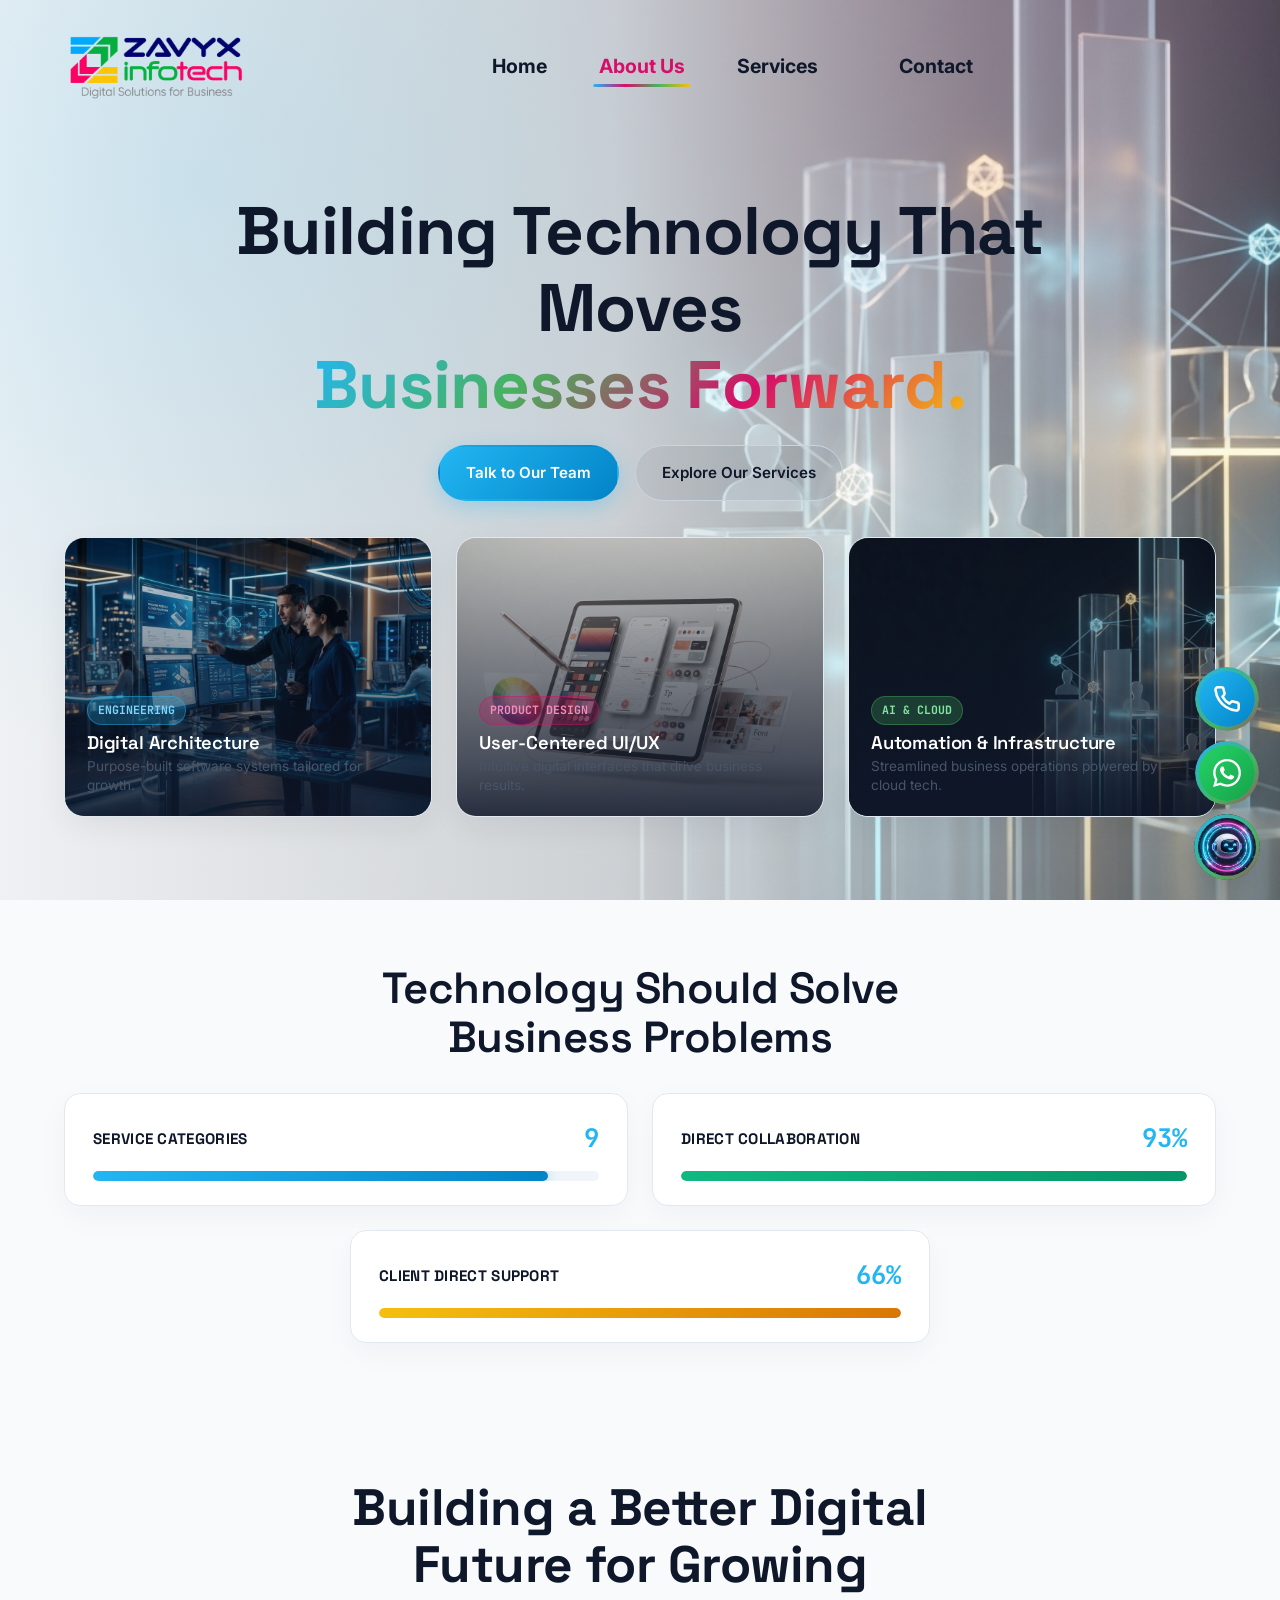
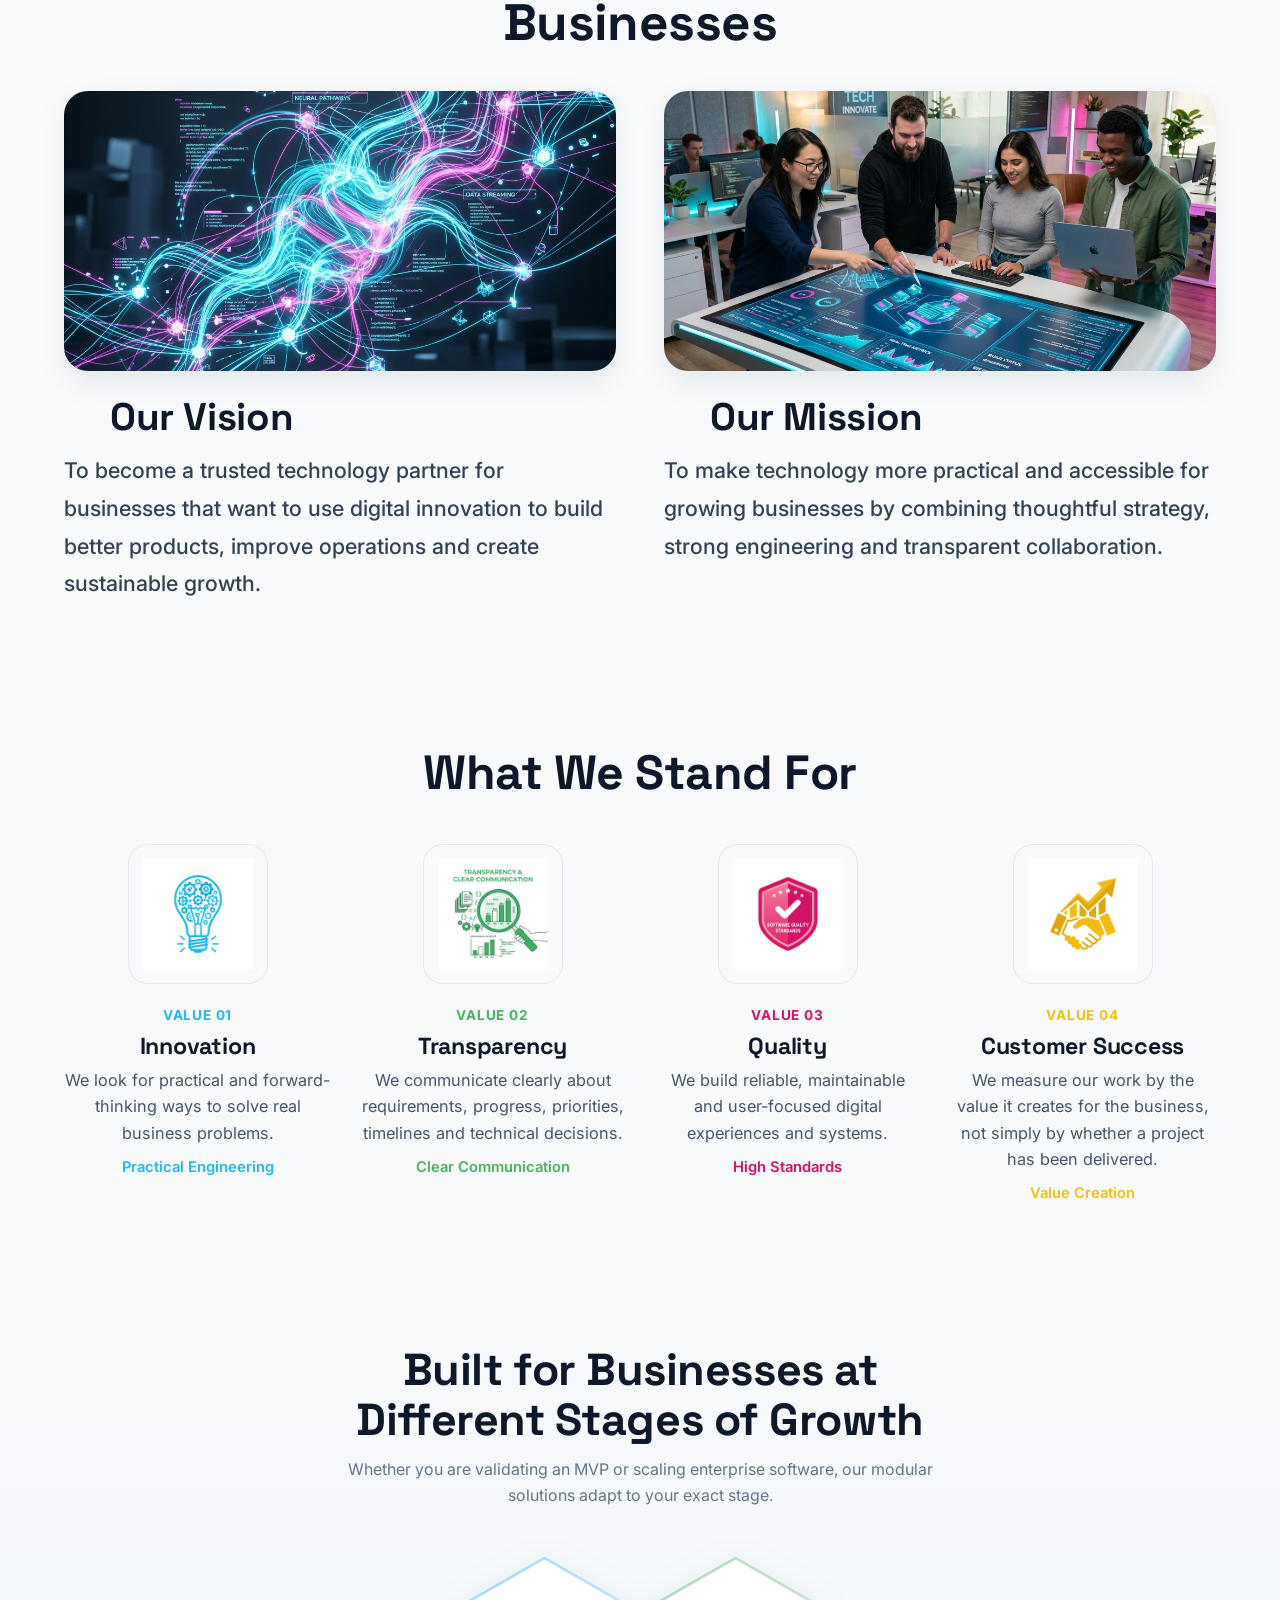
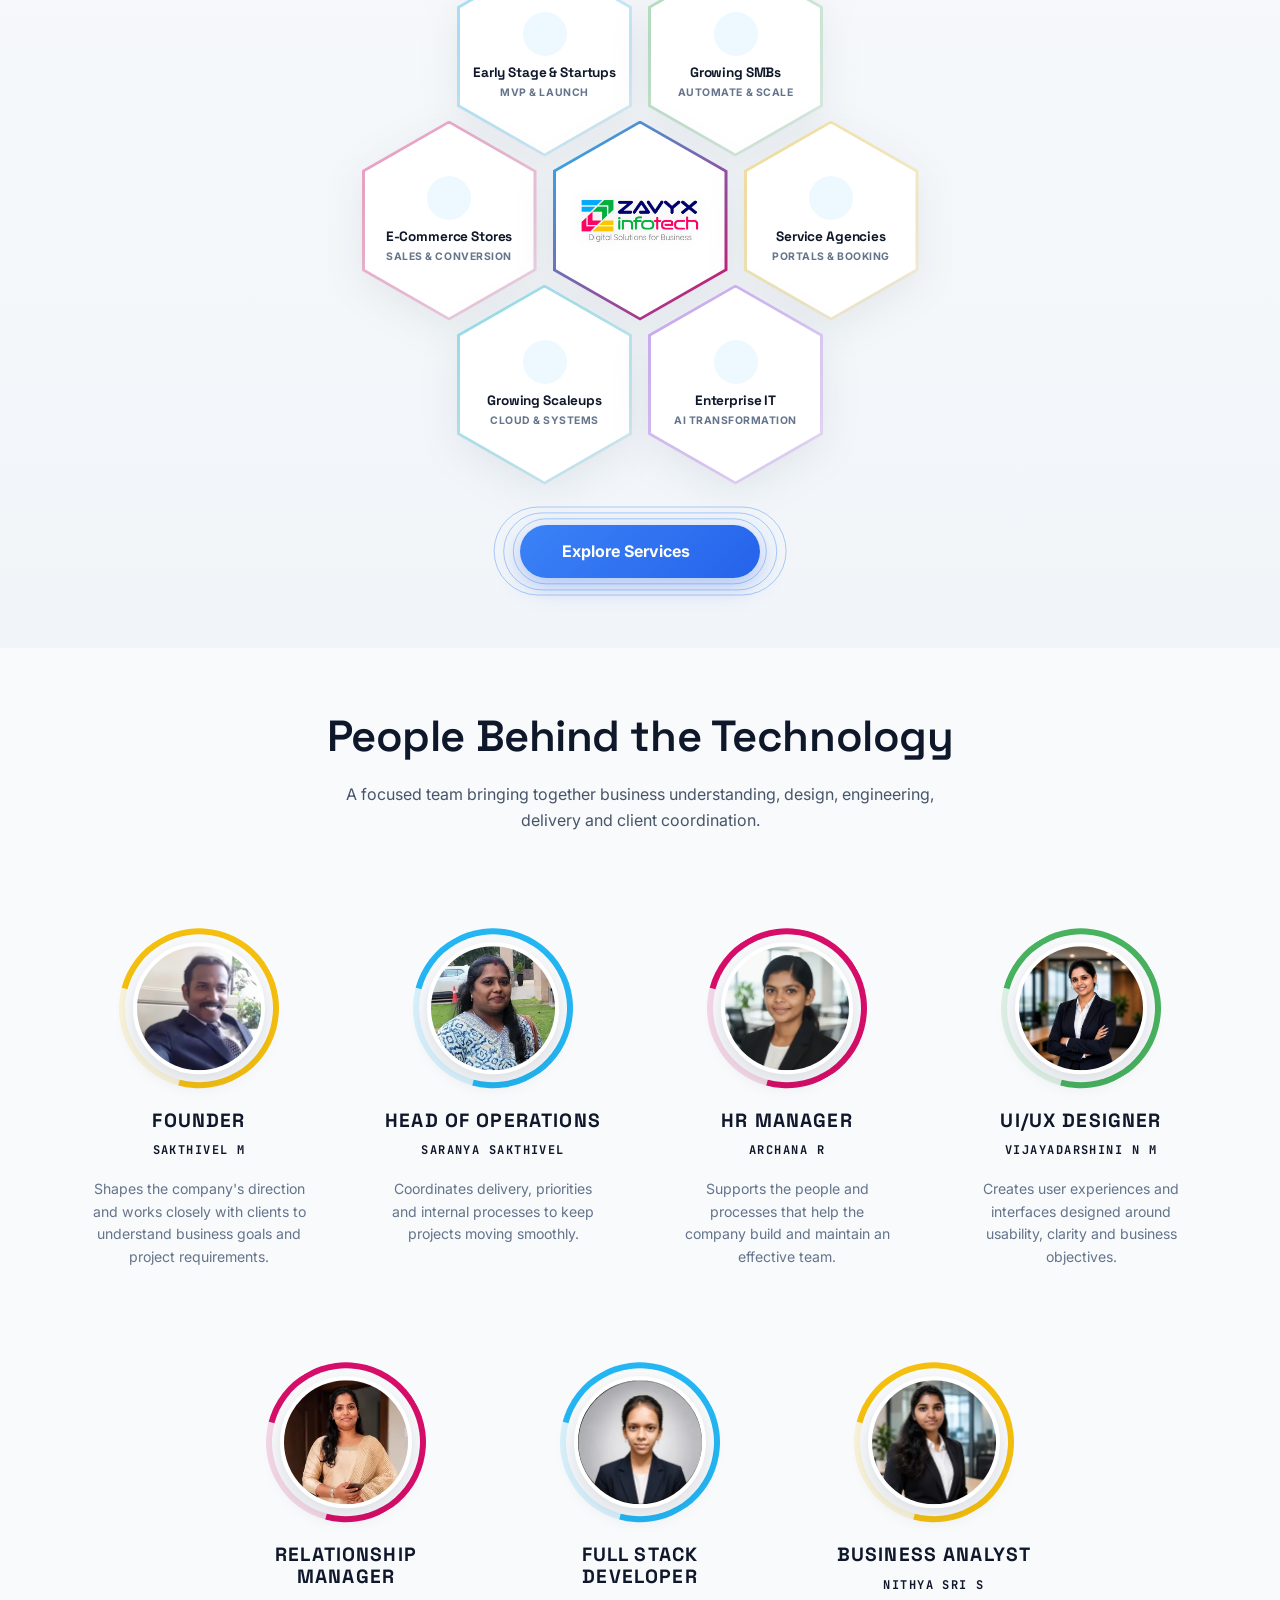
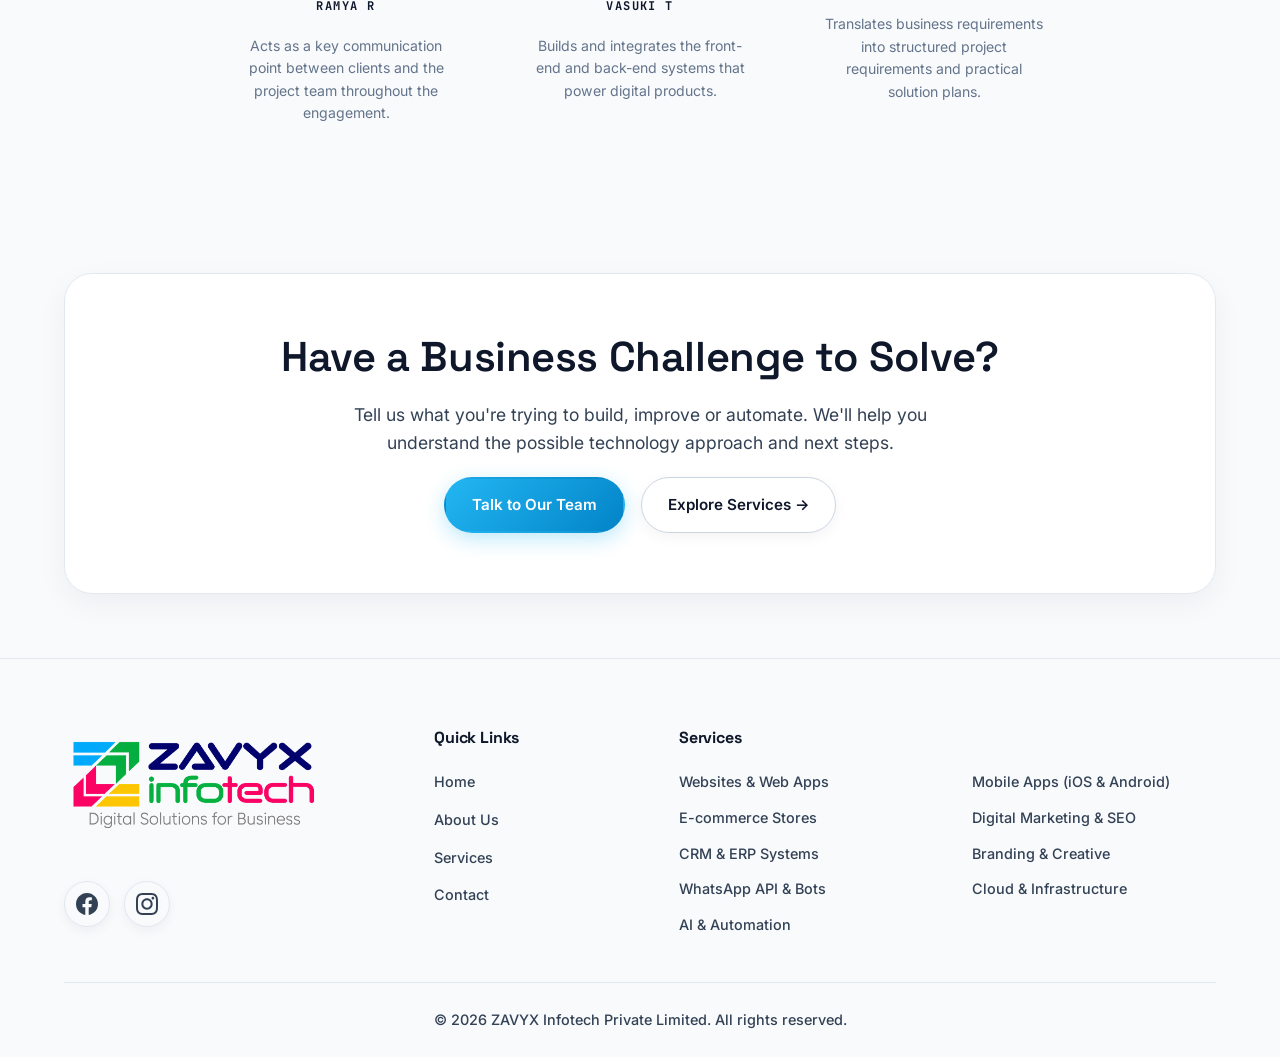
==== commit 55776dc7: "added responsiveness in the mobile view" ====
--- a/about.html
+++ b/about.html
@@ -589,25 +589,18 @@
             <img src="assets/logo/logo.png" alt="ZAVYX logo" loading="lazy" decoding="async">
           </a>
           <div class="footer-social">
-            <a href="https://facebook.com" target="_blank" rel="noopener" class="social-fb" aria-label="Facebook"
+            <a href="https://www.facebook.com/zavyxindia/" target="_blank" rel="noopener" class="social-fb" aria-label="Facebook"
               title="Facebook">
               <svg viewBox="0 0 24 24" width="22" height="22" fill="currentColor">
                 <path
                   d="M24 12.073c0-6.627-5.373-12-12-12s-12 5.373-12 12c0 5.99 4.388 10.954 10.125 11.854v-8.385H7.078v-3.47h3.047V9.43c0-3.007 1.792-4.669 4.533-4.669 1.312 0 2.686.235 2.686.235v2.953H15.83c-1.491 0-1.956.925-1.956 1.874v2.25h3.328l-.532 3.47h-2.796v8.385C19.612 23.027 24 18.062 24 12.073z" />
               </svg>
             </a>
-            <a href="https://instagram.com" target="_blank" rel="noopener" class="social-ig" aria-label="Instagram"
+            <a href="https://www.instagram.com/zavyx_infotech?igsi=cG15M3dzMmNxeW9p" target="_blank" rel="noopener" class="social-ig" aria-label="Instagram"
               title="Instagram">
               <svg viewBox="0 0 24 24" width="22" height="22" fill="currentColor">
                 <path
                   d="M12 2.163c3.204 0 3.584.012 4.85.07 3.252.148 4.771 1.691 4.919 4.919.058 1.265.069 1.645.069 4.849 0 3.205-.012 3.584-.069 4.849-.149 3.225-1.664 4.771-4.919 4.919-1.266.058-1.644.07-4.85.07-3.204 0-3.584-.012-4.849-.07-3.26-.149-4.771-1.699-4.919-4.92-.058-1.265-.07-1.644-.07-4.849 0-3.204.013-3.583.07-4.849.149-3.227 1.664-4.771 4.919-4.919 1.266-.057 1.645-.069 4.849-.069zm0-2.163c-3.259 0-3.667.014-4.947.072-4.358.2-6.78 2.618-6.98 6.98-.059 1.281-.073 1.689-.073 4.948 0 3.259.014 3.668.072 4.948.2 4.358 2.618 6.78 6.98 6.98 1.281.058 1.689.072 4.948.072 3.259 0 3.668-.014 4.948-.072 4.354-.2 6.782-2.618 6.979-6.98.059-1.28.073-1.689.073-4.948 0-3.259-.014-3.667-.072-4.947-.196-4.354-2.617-6.78-6.979-6.98-1.281-.059-1.69-.073-4.949-.073zm0 5.838c-3.403 0-6.162 2.759-6.162 6.162s2.759 6.163 6.162 6.163 6.162-2.759 6.162-6.163c0-3.403-2.759-6.162-6.162-6.162zm0 10.162c-2.209 0-4-1.79-4-4 0-2.209 1.791-4 4-4s4 1.791 4 4c0 2.21-1.791 4-4 4zm6.406-11.845c-.796 0-1.441.645-1.441 1.44s.645 1.44 1.441 1.44c.795 0 1.439-.645 1.439-1.44s-.644-1.44-1.439-1.44z" />
-              </svg>
-            </a>
-            <a href="https://linkedin.com" target="_blank" rel="noopener" class="social-in" aria-label="LinkedIn"
-              title="LinkedIn">
-              <svg viewBox="0 0 24 24" width="22" height="22" fill="currentColor">
-                <path
-                  d="M19 3a2 2 0 0 1 2 2v14a2 2 0 0 1-2 2H5a2 2 0 0 1-2-2V5a2 2 0 0 1 2-2h14m-.5 15.5v-5.3a3.26 3.26 0 0 0-3.26-3.26c-.85 0-1.84.52-2.28 1.3v-1.11h-2.79v8.37h2.79v-4.93c0-.77.62-1.4 1.39-1.4a1.4 1.4 0 0 1 1.4 1.4v4.93h2.75M6.88 8.56a1.68 1.68 0 0 0 1.68-1.68c0-.93-.75-1.69-1.68-1.69a1.69 1.69 0 0 0-1.69 1.69c0 .93.76 1.68 1.69 1.68m1.39 9.94v-8.37H5.5v8.37h2.77z" />
               </svg>
             </a>
           </div>
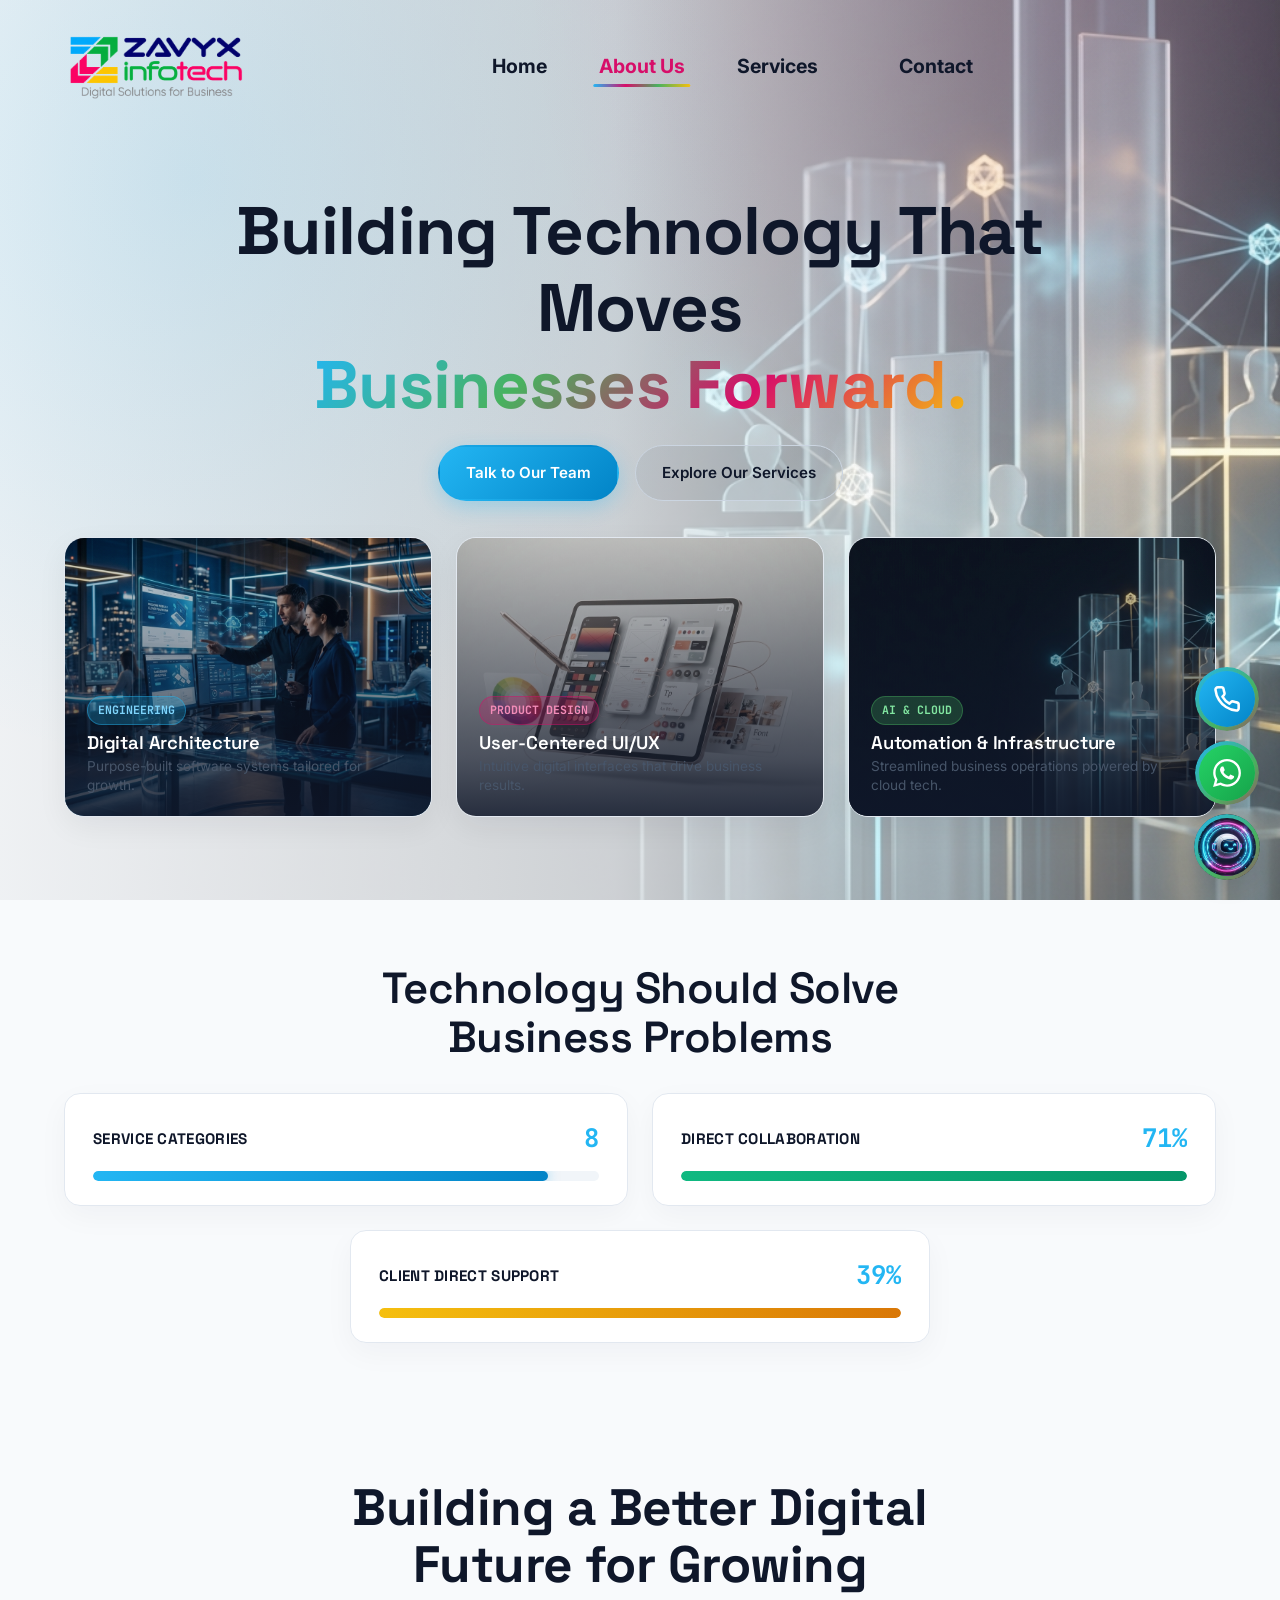
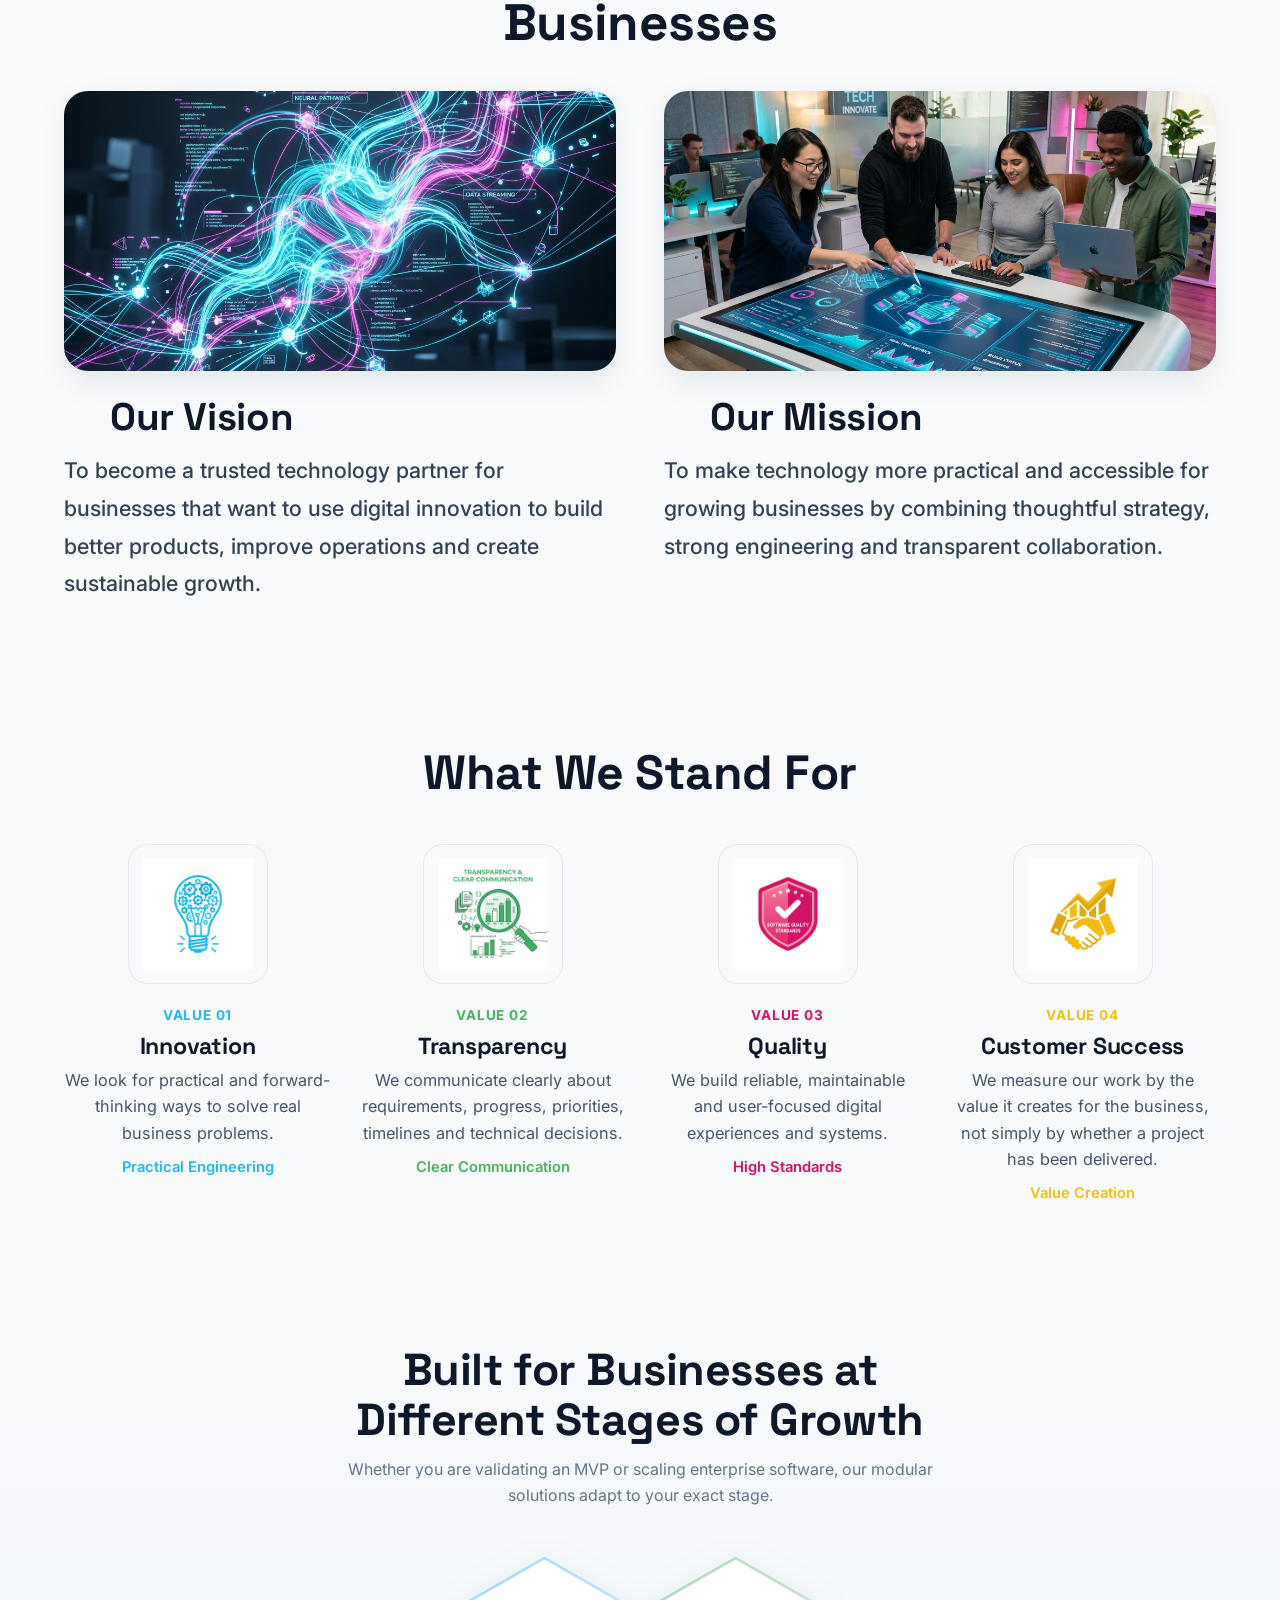
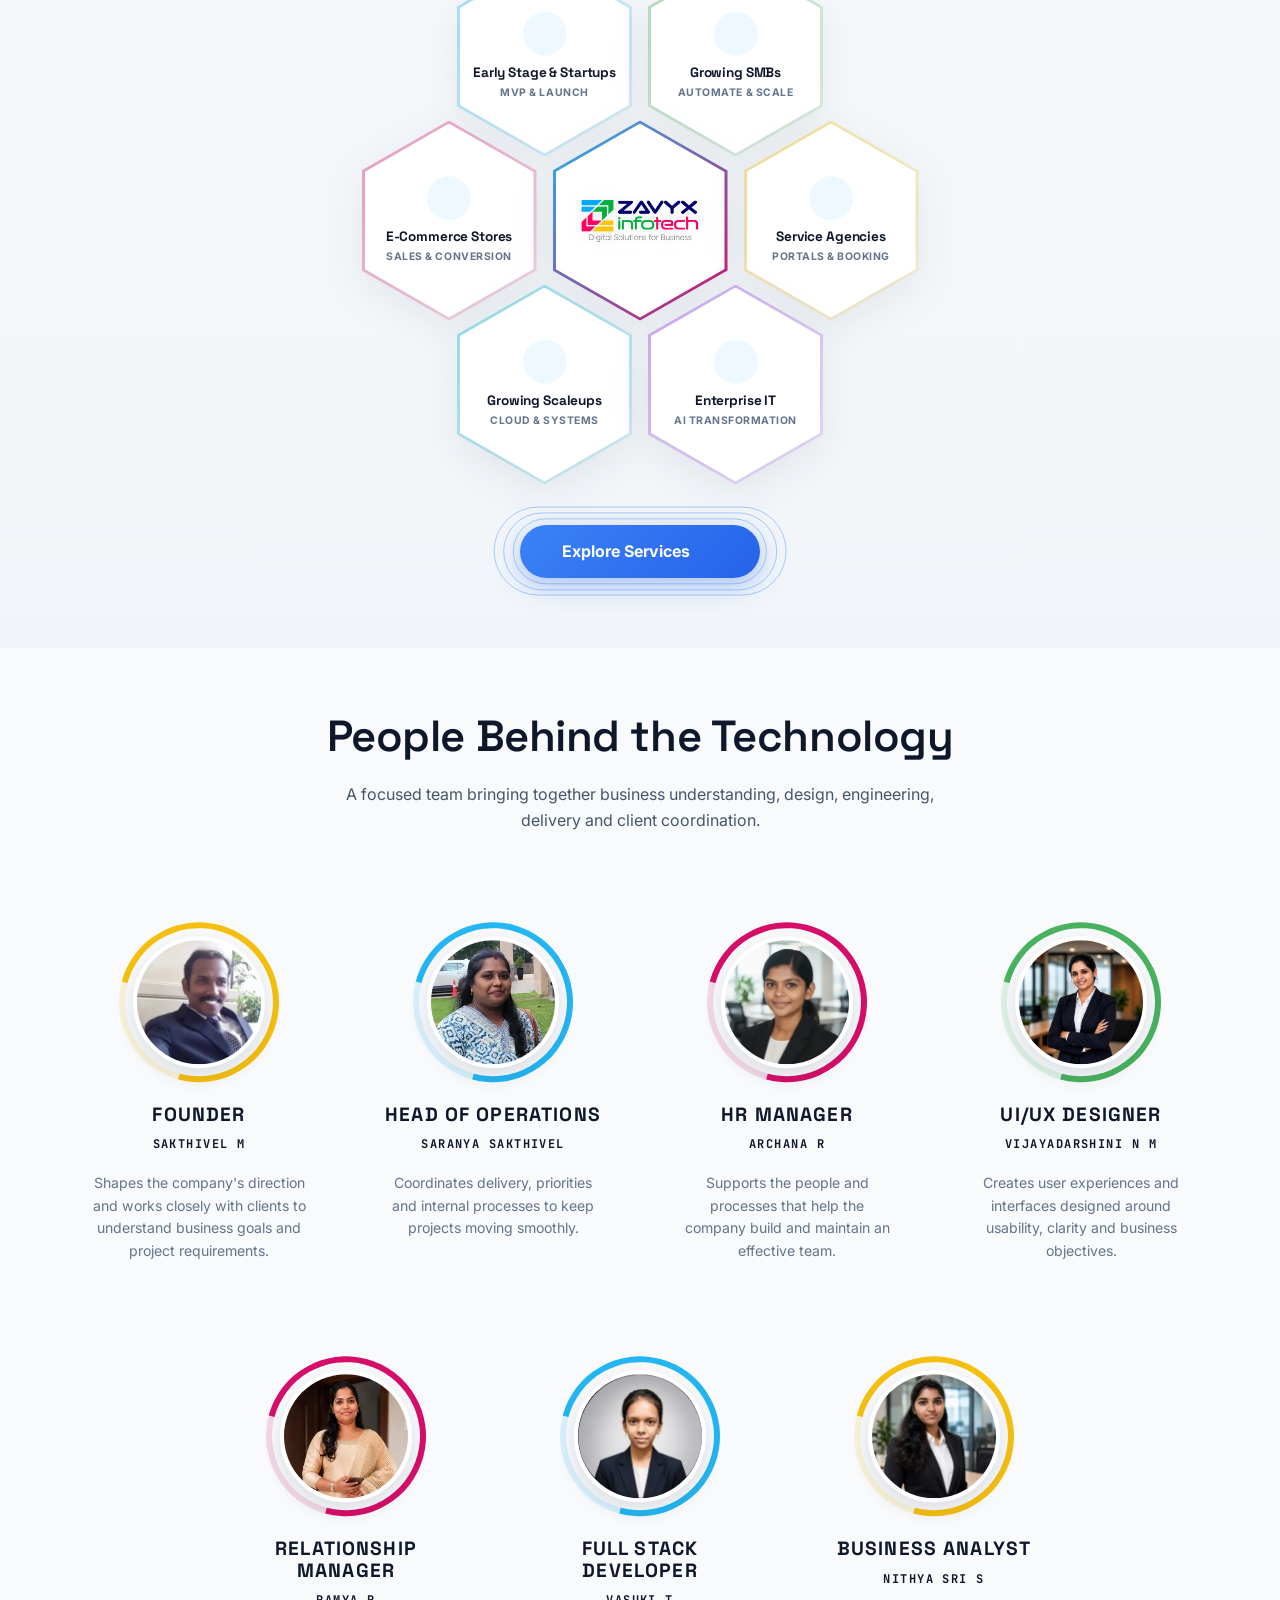
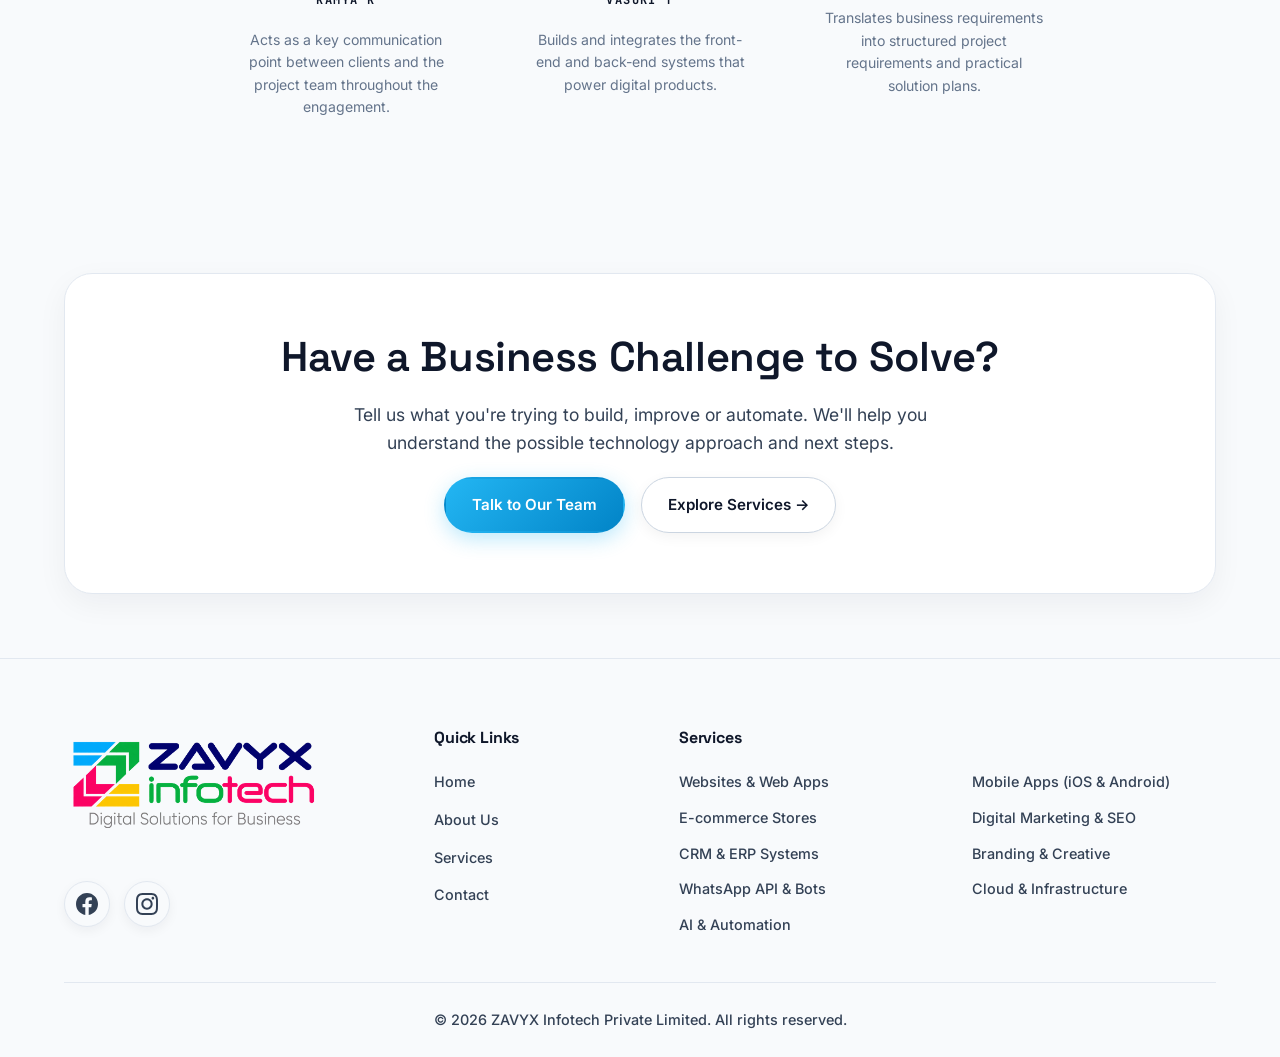
==== commit 181afe53: "remove the Built for Businesses at Different Stages of Growth in home page" ====
--- a/about.html
+++ b/about.html
@@ -114,6 +114,7 @@
               <i data-lucide="chevron-down"></i>
             </a>
             <div class="mega">
+              <a href="services.html" class="mega-all-services" style="grid-column: 1 / -1; font-weight: 700; border-bottom: 1px solid rgba(0,0,0,0.08); padding-bottom: 8px; margin-bottom: 4px; color: #23B6F3;"><span class="dot" style="background: #23b6f3"></span>All Services Overview →</a>
               <a href="services/websites-web-apps.html"><span class="dot" style="background:#23B6F3"></span>Websites &
                 Web Apps</a>
               <a href="services/ecommerce-stores.html"><span class="dot" style="background:#D70E69"></span>E-commerce
--- a/assets/css/style.css
+++ b/assets/css/style.css
@@ -4756,14 +4756,16 @@
   position: absolute;
   inset: 0;
   opacity: 0;
-  transform: translateY(50px) scale(0.88) rotateX(15deg);
-  transition: opacity 0.5s cubic-bezier(0.16, 1, 0.3, 1), transform 0.5s cubic-bezier(0.16, 1, 0.3, 1);
+  visibility: hidden;
+  transform: translateY(20px) scale(0.95);
+  transition: opacity 0.2s cubic-bezier(0.16, 1, 0.3, 1), transform 0.2s cubic-bezier(0.16, 1, 0.3, 1), visibility 0.2s ease;
   pointer-events: none;
 }
 
 .wwd-card-item.active {
   opacity: 1;
-  transform: translateY(0) scale(1) rotateX(0deg);
+  visibility: visible;
+  transform: translateY(0) scale(1);
   pointer-events: auto;
 }
 
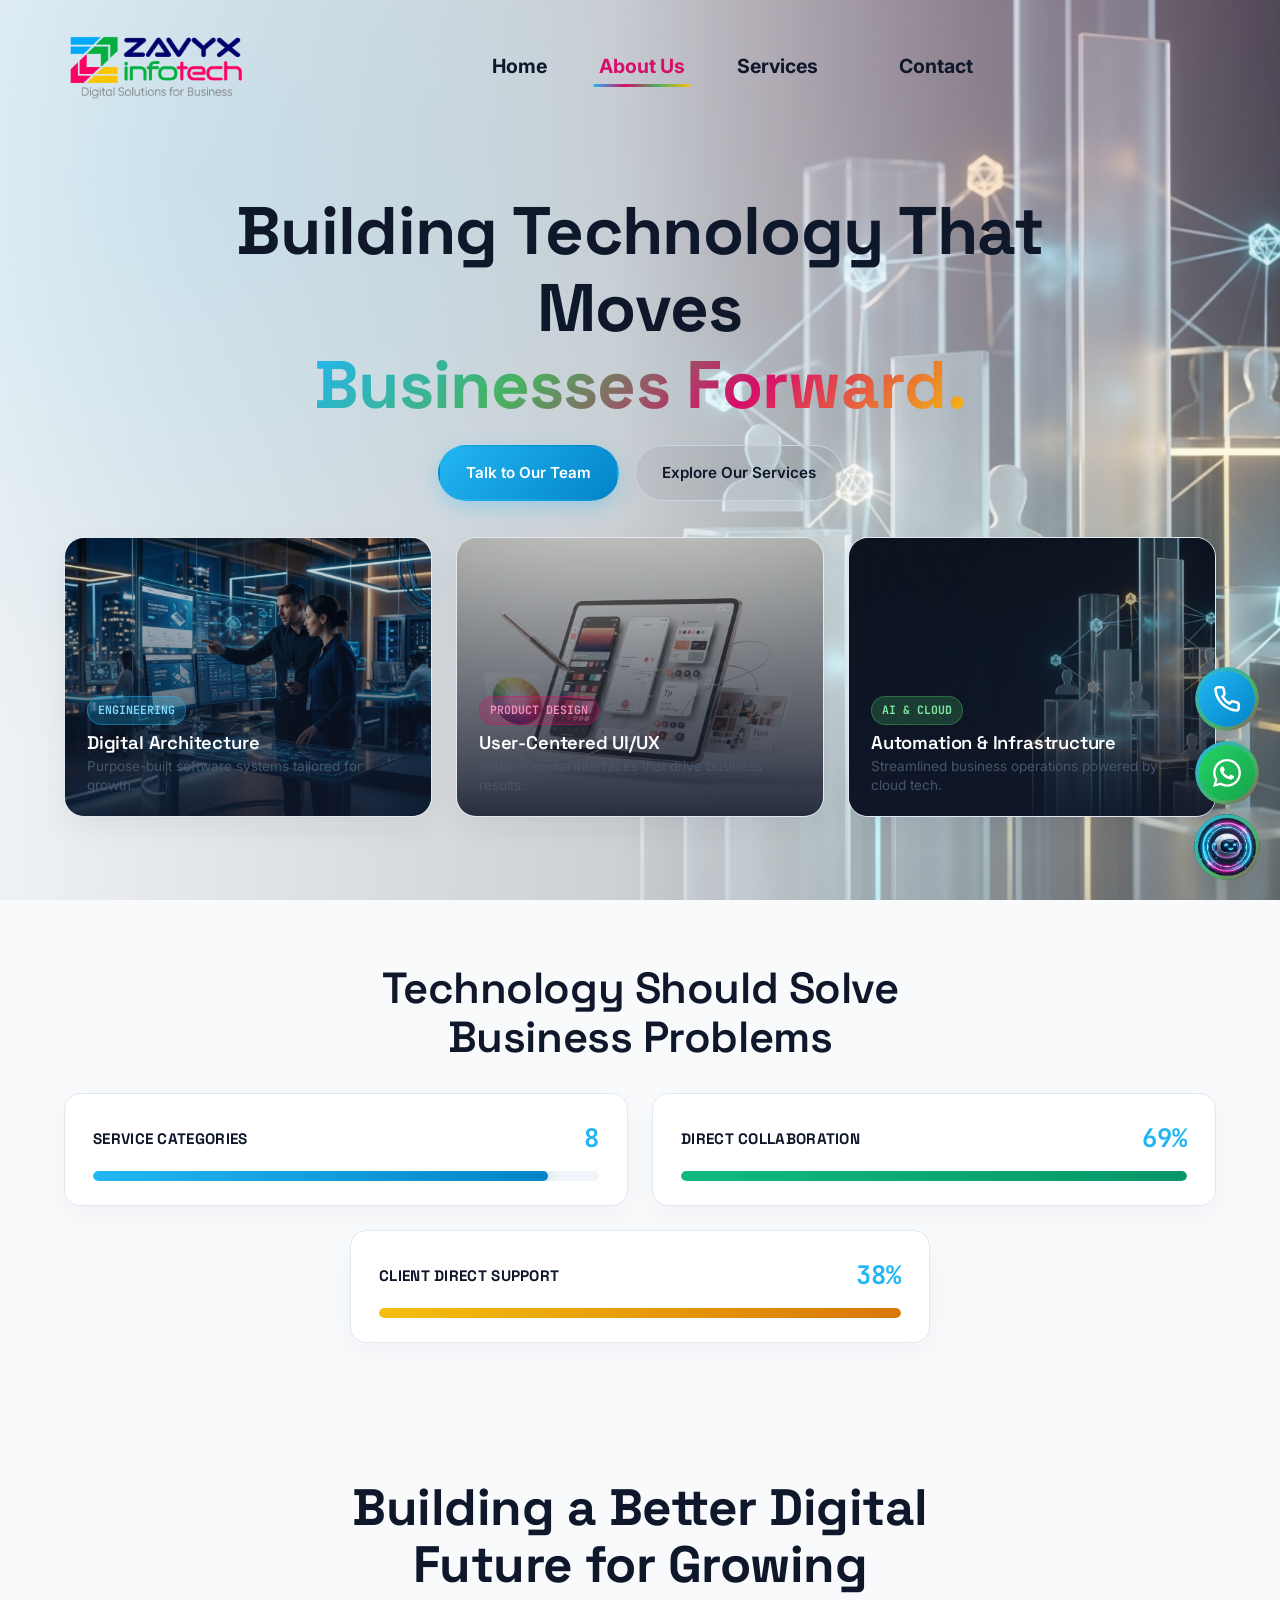
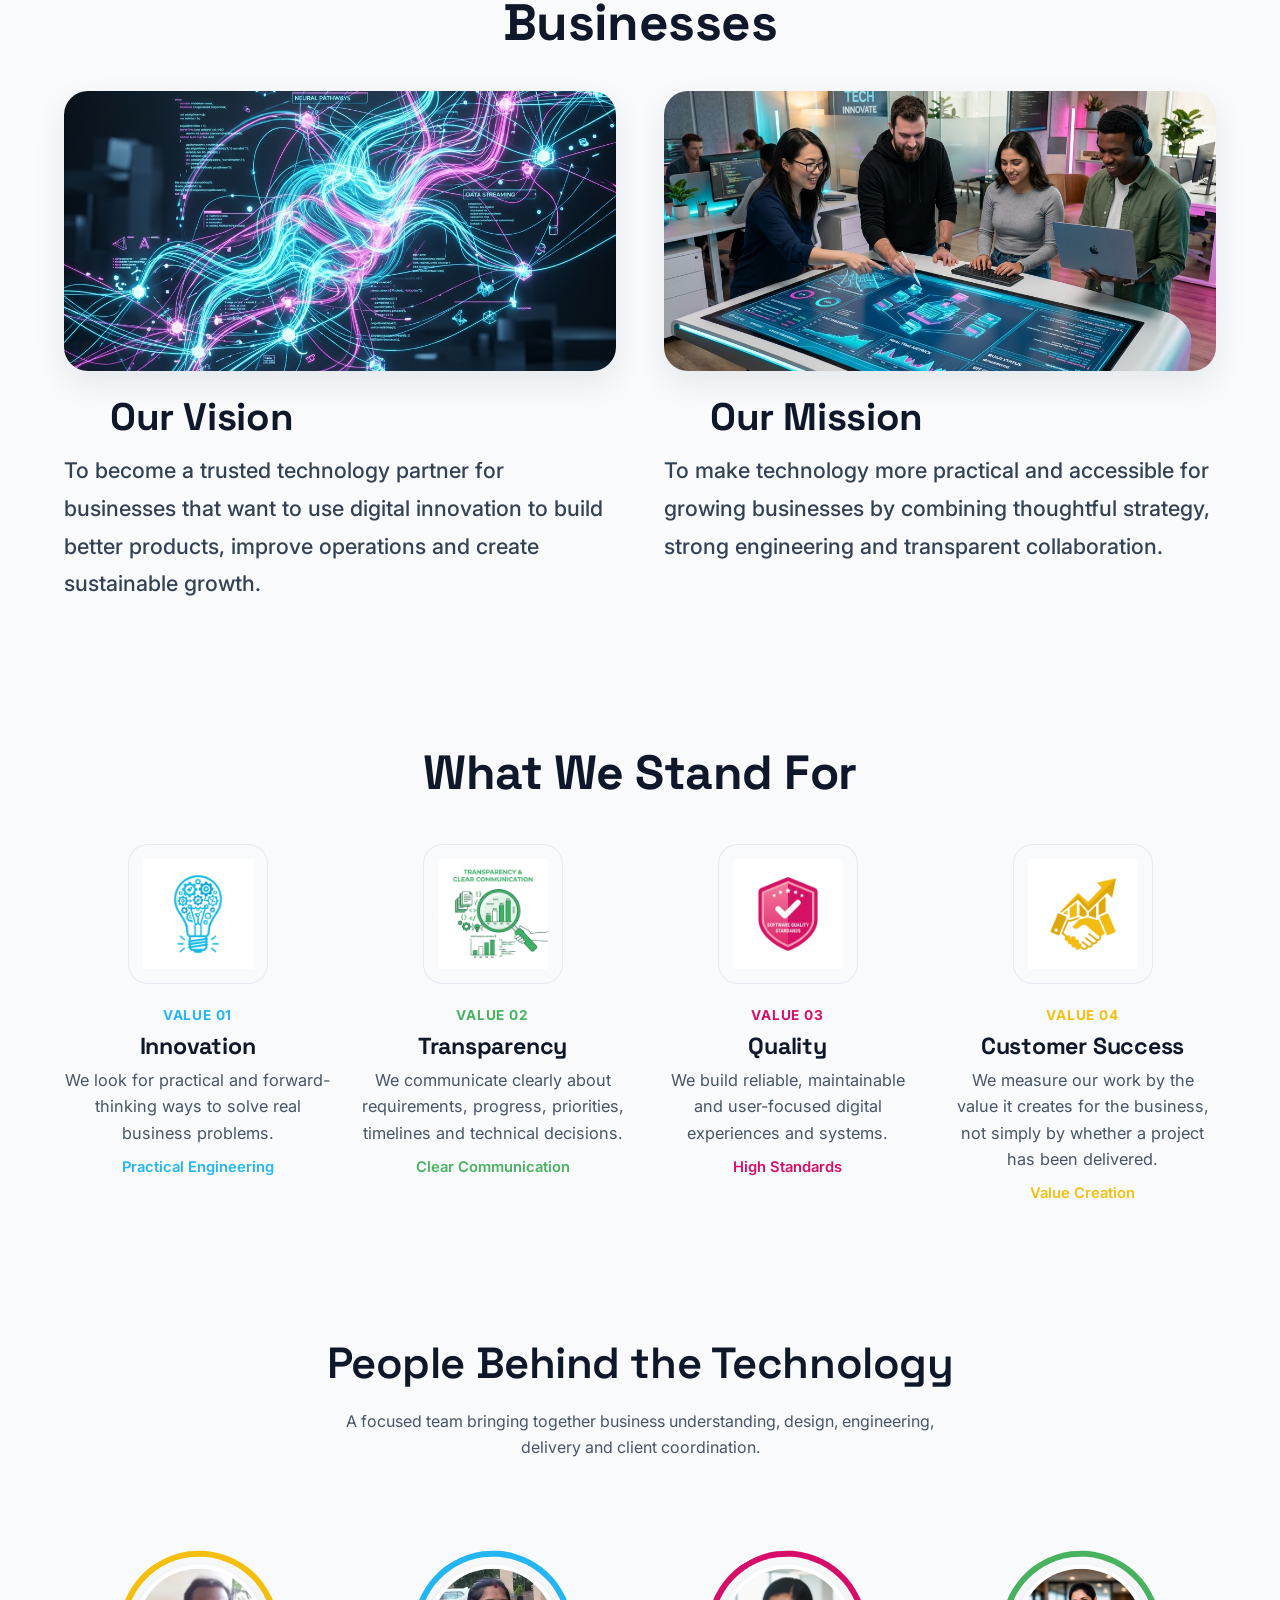
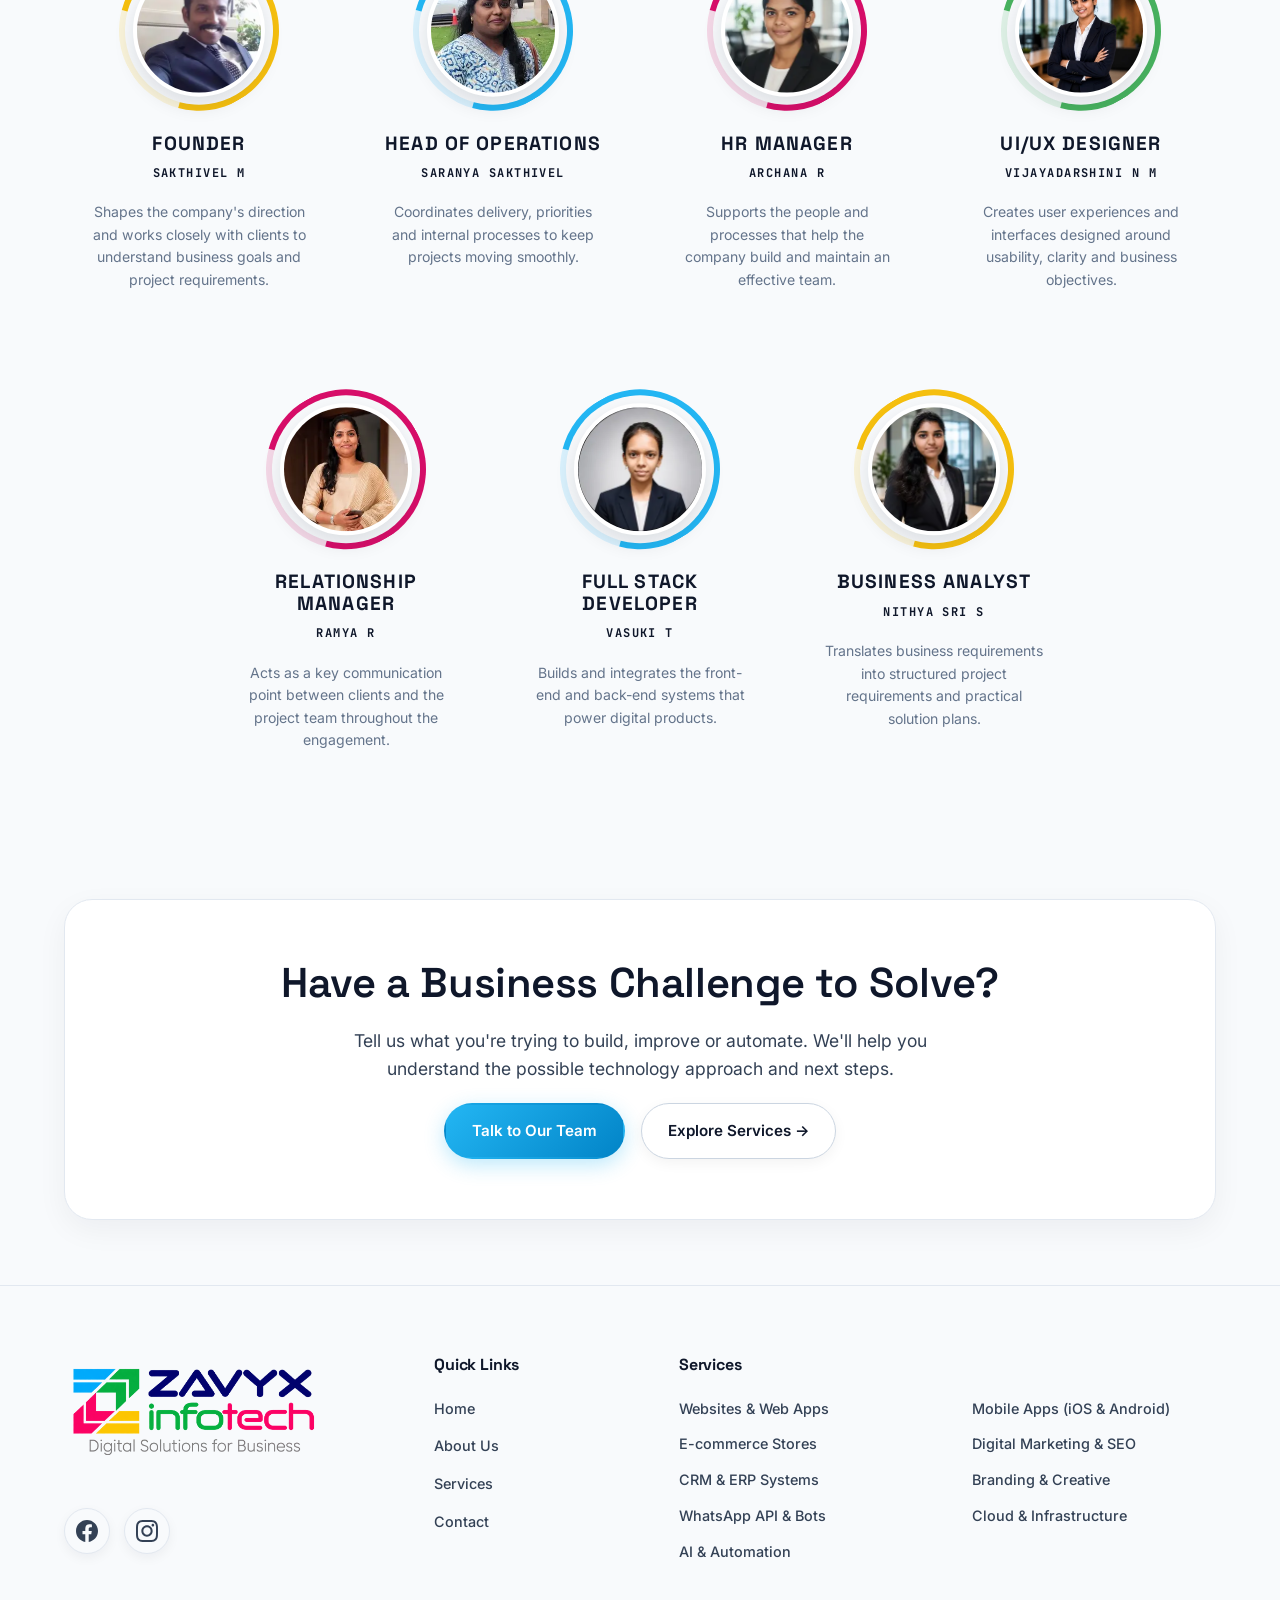
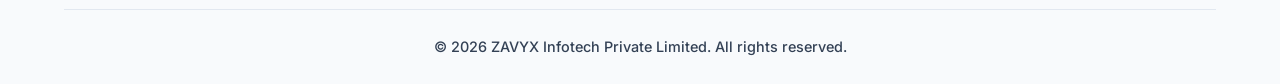
==== commit bfeb4403: "redesigned the pages with animations" ====
--- a/about.html
+++ b/about.html
@@ -355,118 +355,7 @@
     </div>
   </section>
 
-  <!-- HONEYCOMB HEXAGONAL GRID: BUILT FOR BUSINESSES AT DIFFERENT STAGES OF GROWTH -->
-  <section class="section cinematic-section hex-growth-section" id="growth-stages-section">
-    <div class="bg-grid-pattern"></div>
-    <div class="container">
-      <div class="section-head center">
-        <span class="eyebrow" style="color: #23B6F3; font-weight: 700; letter-spacing: 0.08em;">SCALE WITH ZAVYX</span>
-        <h2 style="font-size: clamp(2rem, 3.5vw, 2.8rem); font-weight: 800; margin-bottom: 12px; color: #0f172a;">Built for Businesses at Different Stages of Growth</h2>
-        <p class="section-lead center" style="max-width: 680px; margin: 0 auto; color: #64748b;">Whether you are validating an MVP or scaling enterprise software, our modular solutions adapt to your exact stage.</p>
-      </div>
-
-      <!-- Honeycomb Hexagonal Grid Container (2-3-2 Interlocking Rows matching reference design) -->
-      <div class="honeycomb-container" id="honeycombContainer">
-        
-        <!-- ROW 1 (Top 2 Hexagons) -->
-        <div class="hex-row hex-row-1">
-          <!-- Startup / Early Stage -->
-          <div class="hex-card-wrapper" data-hex-index="0">
-            <div class="hex-card c-blue">
-              <div class="hex-card-inner">
-                <div class="hex-icon"><i data-lucide="rocket"></i></div>
-                <h3>Early Stage & Startups</h3>
-                <span class="hex-tag">MVP & Launch</span>
-              </div>
-            </div>
-          </div>
-          
-          <!-- Growing SMBs -->
-          <div class="hex-card-wrapper" data-hex-index="1">
-            <div class="hex-card c-green">
-              <div class="hex-card-inner">
-                <div class="hex-icon"><i data-lucide="trending-up"></i></div>
-                <h3>Growing SMBs</h3>
-                <span class="hex-tag">Automate & Scale</span>
-              </div>
-            </div>
-          </div>
-        </div>
-
-        <!-- ROW 2 (Middle 3 Hexagons: Left, Center Brand Core, Right) -->
-        <div class="hex-row hex-row-2">
-          <!-- E-Commerce Brands -->
-          <div class="hex-card-wrapper" data-hex-index="2">
-            <div class="hex-card c-pink">
-              <div class="hex-card-inner">
-                <div class="hex-icon"><i data-lucide="shopping-cart"></i></div>
-                <h3>E-Commerce Stores</h3>
-                <span class="hex-tag">Sales & Conversion</span>
-              </div>
-            </div>
-          </div>
-
-          <!-- CENTER BRAND CORE HEXAGON -->
-          <div class="hex-card-wrapper hex-center-core" data-hex-index="center">
-            <div class="hex-card c-gradient">
-              <div class="hex-card-inner brand-core-light">
-                <img src="assets/logo/logo.png" alt="ZAVYX Infotech Logo" class="hex-center-logo">
-              </div>
-            </div>
-          </div>
-
-          <!-- Service Agencies -->
-          <div class="hex-card-wrapper" data-hex-index="3">
-            <div class="hex-card c-yellow">
-              <div class="hex-card-inner">
-                <div class="hex-icon"><i data-lucide="briefcase"></i></div>
-                <h3>Service Agencies</h3>
-                <span class="hex-tag">Portals & Booking</span>
-              </div>
-            </div>
-          </div>
-        </div>
-
-        <!-- ROW 3 (Bottom 2 Hexagons) -->
-        <div class="hex-row hex-row-3">
-          <!-- Scaleups -->
-          <div class="hex-card-wrapper" data-hex-index="4">
-            <div class="hex-card c-cyan">
-              <div class="hex-card-inner">
-                <div class="hex-icon"><i data-lucide="layers"></i></div>
-                <h3>Growing Scaleups</h3>
-                <span class="hex-tag">Cloud & Systems</span>
-              </div>
-            </div>
-          </div>
-
-          <!-- Enterprise Digital Transformation -->
-          <div class="hex-card-wrapper" data-hex-index="5">
-            <div class="hex-card c-purple">
-              <div class="hex-card-inner">
-                <div class="hex-icon"><i data-lucide="cpu"></i></div>
-                <h3>Enterprise IT</h3>
-                <span class="hex-tag">AI Transformation</span>
-              </div>
-            </div>
-          </div>
-        </div>
-
-      </div>
-
-      <!-- EXPLORE SERVICES PILL BUTTON WITH CONCENTRIC GLOW RINGS -->
-      <div class="hex-explore-cta">
-        <a href="services.html" class="hex-pill-btn">
-          <span class="pill-ring ring-1"></span>
-          <span class="pill-ring ring-2"></span>
-          <span class="pill-ring ring-3"></span>
-          <span>Explore Services</span>
-          <i data-lucide="arrow-right" style="width: 18px; height: 18px; stroke-width: 2.5;"></i>
-        </a>
-      </div>
-
-    </div>
-  </section>
+
 
   <!-- SECTION 6 — OUR TEAM -->
   <section class="section-tight band-dark cinematic-section">
--- a/assets/css/style.css
+++ b/assets/css/style.css
@@ -600,6 +600,17 @@
   height: 8px;
   border-radius: 50%;
   flex: none;
+}
+
+/* Hide "All Services Overview" option in Desktop view only */
+.mega-all-services {
+  display: none !important;
+}
+
+@media (max-width: 960px) {
+  .mega-all-services {
+    display: flex !important;
+  }
 }
 
 .nav-cta {
@@ -1542,7 +1553,7 @@
   position: absolute;
   inset: 0;
   z-index: 2;
-  background: linear-gradient(180deg, rgba(15, 23, 42, 0.25) 0%, rgba(15, 23, 42, 0.65) 55%, rgba(15, 23, 42, 0.92) 100%);
+  background: linear-gradient(180deg, transparent 0%, rgba(15, 23, 42, 0.2) 40%, rgba(15, 23, 42, 0.95) 100%);
   transition: background 0.4s ease, backdrop-filter 0.4s ease;
 }
 
@@ -1551,7 +1562,7 @@
 }
 
 .svc-card:hover .svc-card-overlay {
-  background: linear-gradient(180deg, rgba(15, 23, 42, 0.6) 0%, rgba(15, 23, 42, 0.88) 50%, rgba(15, 23, 42, 0.96) 100%);
+  background: linear-gradient(180deg, rgba(15, 23, 42, 0.4) 0%, rgba(15, 23, 42, 0.70) 50%, rgba(15, 23, 42, 0.98) 100%);
   backdrop-filter: blur(5px);
   -webkit-backdrop-filter: blur(5px);
 }
@@ -2630,14 +2641,14 @@
   max-width: 100%;
   padding: 24px 18px;
   box-sizing: border-box;
-  background: #0B132B;
+  background: #F8FAFC;
   border-radius: 28px;
-  border: 1px solid rgba(255, 255, 255, 0.12);
-  box-shadow: 0 20px 50px rgba(15, 23, 42, 0.25);
+  border: none !important;
+  box-shadow: 0 12px 36px rgba(15, 23, 42, 0.06);
   z-index: 1;
 }
 
-/* Dynamic Multicolor Spotlight Glow using ZAVYX logo colors (#23B6F3, #D70E69, #48B25F, #F5BF0F) */
+/* Dynamic Light Theme Multicolor Spotlight Glow using ZAVYX logo colors (#23B6F3, #D70E69, #48B25F, #F5BF0F) */
 .tech-marquee-wrapper::before {
   content: "";
   position: absolute;
@@ -2646,10 +2657,10 @@
   right: -30%;
   bottom: -30%;
   background:
-    radial-gradient(circle at 20% 30%, rgba(35, 182, 243, 0.45) 0%, transparent 50%),
-    radial-gradient(circle at 80% 30%, rgba(215, 14, 105, 0.42) 0%, transparent 50%),
-    radial-gradient(circle at 75% 75%, rgba(72, 178, 95, 0.40) 0%, transparent 50%),
-    radial-gradient(circle at 25% 75%, rgba(245, 191, 15, 0.38) 0%, transparent 50%);
+    radial-gradient(circle at 20% 30%, rgba(35, 182, 243, 0.22) 0%, transparent 50%),
+    radial-gradient(circle at 80% 30%, rgba(215, 14, 105, 0.18) 0%, transparent 50%),
+    radial-gradient(circle at 75% 75%, rgba(72, 178, 95, 0.18) 0%, transparent 50%),
+    radial-gradient(circle at 25% 75%, rgba(245, 191, 15, 0.18) 0%, transparent 50%);
   background-size: 150% 150%;
   animation: techSpotlightGlow 12s ease-in-out infinite alternate;
   pointer-events: none;
@@ -2663,7 +2674,7 @@
   position: absolute;
   inset: 0;
   border-radius: 28px;
-  background: linear-gradient(90deg, #0B132B 0%, transparent 6%, transparent 94%, #0B132B 100%);
+  background: linear-gradient(90deg, #F8FAFC 0%, transparent 8%, transparent 92%, #F8FAFC 100%);
   z-index: 4;
   pointer-events: none;
 }
@@ -2758,7 +2769,7 @@
 .tech-chip.theme-cyan {
   border-color: rgba(35, 182, 243, 0.35) !important;
   color: #0284c7 !important;
-  background: linear-gradient(135deg, #ffffff 0%, rgba(35, 182, 243, 0.06) 100%) !important;
+  background: transparent !important;
 }
 
 .tech-chip.theme-cyan i,
@@ -2776,7 +2787,7 @@
 .tech-chip.theme-pink {
   border-color: rgba(215, 14, 105, 0.35) !important;
   color: #be123c !important;
-  background: linear-gradient(135deg, #ffffff 0%, rgba(215, 14, 105, 0.06) 100%) !important;
+  background: transparent !important;
 }
 
 .tech-chip.theme-pink i,
@@ -2794,7 +2805,7 @@
 .tech-chip.theme-green {
   border-color: rgba(72, 178, 95, 0.35) !important;
   color: #15803d !important;
-  background: linear-gradient(135deg, #ffffff 0%, rgba(72, 178, 95, 0.06) 100%) !important;
+  background: transparent !important;
 }
 
 .tech-chip.theme-green i,
@@ -2812,7 +2823,7 @@
 .tech-chip.theme-yellow {
   border-color: rgba(245, 191, 15, 0.45) !important;
   color: #b45309 !important;
-  background: linear-gradient(135deg, #ffffff 0%, rgba(245, 191, 15, 0.08) 100%) !important;
+  background: transparent !important;
 }
 
 .tech-chip.theme-yellow i,
@@ -4193,33 +4204,109 @@
   }
 }
 
+/* Glassmorphism 3D Floating Feature Cards */
 .feature-card {
-  background: #fff;
-  border: 1px solid var(--line);
-  border-radius: var(--radius-md);
-  padding: 22px;
+  background: rgba(255, 255, 255, 0.85);
+  border: 1px solid rgba(255, 255, 255, 1);
+  border-radius: 18px;
+  padding: 26px;
+  backdrop-filter: blur(16px);
+  -webkit-backdrop-filter: blur(16px);
+  box-shadow: inset 0 2px 4px rgba(255, 255, 255, 0.8), 0 10px 30px rgba(0, 0, 0, 0.04);
+  display: flex;
+  flex-direction: column;
+}
+
+/* Staggered Entry Delays (Mobile Friendly) */
+.feature-grid .feature-card.reveal:nth-child(1) { transition-delay: 0.0s; }
+.feature-grid .feature-card.reveal:nth-child(2) { transition-delay: 0.15s; }
+.feature-grid .feature-card.reveal:nth-child(3) { transition-delay: 0.30s; }
+.feature-grid .feature-card.reveal:nth-child(4) { transition-delay: 0.45s; }
+.feature-grid .feature-card.reveal:nth-child(5) { transition-delay: 0.60s; }
+.feature-grid .feature-card.reveal:nth-child(6) { transition-delay: 0.75s; }
+.feature-grid .feature-card.reveal:nth-child(7) { transition-delay: 0.90s; }
+.feature-grid .feature-card.reveal:nth-child(8) { transition-delay: 1.05s; }
+.feature-grid .feature-card.reveal:nth-child(9) { transition-delay: 1.20s; }
+
+/* 3D Reveal Override */
+.feature-grid .feature-card.reveal {
+  opacity: 0;
+  transform: perspective(1000px) translateY(40px) translateZ(-40px) rotateX(-8deg);
+  transition: opacity 0.6s cubic-bezier(0.2, 0.8, 0.2, 1), transform 0.6s cubic-bezier(0.2, 0.8, 0.2, 1);
+}
+.feature-grid .feature-card.reveal.in {
+  opacity: 1;
+  transform: perspective(1000px) translateY(0) translateZ(0) rotateX(0);
+}
+
+/* Base Hover Fallback just in case animation is prevented */
+.feature-grid .feature-card:hover {
+  transform: translateY(-5px);
+  z-index: 10;
+}
+
+/* Blue Theme (1, 4, 7) */
+.feature-grid .feature-card.reveal.in:nth-child(3n+1) {
+  border-top: 3px solid #23B6F3;
+  background: linear-gradient(150deg, rgba(255,255,255,0.9) 0%, rgba(240,249,255,0.7) 100%);
+  animation: float3DBlue 4s ease-in-out infinite alternate;
+  animation-delay: 1.5s; /* Wait for reveal to finish before floating */
+}
+.feature-grid .feature-card:nth-child(3n+1) .icon { color: #23B6F3; background: rgba(35, 182, 243, 0.12); }
+
+/* Pink Theme (2, 5, 8) */
+.feature-grid .feature-card.reveal.in:nth-child(3n+2) {
+  border-top: 3px solid #D70E69;
+  background: linear-gradient(150deg, rgba(255,255,255,0.9) 0%, rgba(253,235,243,0.7) 100%);
+  animation: float3DPink 4.5s ease-in-out infinite alternate;
+  animation-delay: 1.5s;
+}
+.feature-grid .feature-card:nth-child(3n+2) .icon { color: #D70E69; background: rgba(215, 14, 105, 0.12); }
+
+/* Green Theme (3, 6, 9) */
+.feature-grid .feature-card.reveal.in:nth-child(3n+3) {
+  border-top: 3px solid #48B25F;
+  background: linear-gradient(150deg, rgba(255,255,255,0.9) 0%, rgba(235,251,240,0.7) 100%);
+  animation: float3DGreen 5s ease-in-out infinite alternate;
+  animation-delay: 1.5s;
+}
+.feature-grid .feature-card:nth-child(3n+3) .icon { color: #48B25F; background: rgba(72, 178, 95, 0.12); }
+
+@keyframes float3DBlue {
+  0% { transform: perspective(1000px) translateY(0) rotateX(0) rotateY(0); box-shadow: inset 0 2px 4px rgba(255, 255, 255, 0.8), 0 10px 30px rgba(35, 182, 243, 0.08); }
+  100% { transform: perspective(1000px) translateY(-8px) rotateX(2deg) rotateY(-1deg); box-shadow: inset 0 2px 4px rgba(255, 255, 255, 0.8), 0 20px 40px rgba(35, 182, 243, 0.18); }
+}
+@keyframes float3DPink {
+  0% { transform: perspective(1000px) translateY(0) rotateX(0) rotateY(0); box-shadow: inset 0 2px 4px rgba(255, 255, 255, 0.8), 0 10px 30px rgba(215, 14, 105, 0.06); }
+  100% { transform: perspective(1000px) translateY(-10px) rotateX(-2deg) rotateY(1deg); box-shadow: inset 0 2px 4px rgba(255, 255, 255, 0.8), 0 20px 40px rgba(215, 14, 105, 0.15); }
+}
+@keyframes float3DGreen {
+  0% { transform: perspective(1000px) translateY(0) rotateX(0) rotateY(0); box-shadow: inset 0 2px 4px rgba(255, 255, 255, 0.8), 0 10px 30px rgba(72, 178, 95, 0.06); }
+  100% { transform: perspective(1000px) translateY(-6px) rotateX(1deg) rotateY(2deg); box-shadow: inset 0 2px 4px rgba(255, 255, 255, 0.8), 0 20px 40px rgba(72, 178, 95, 0.15); }
 }
 
 .feature-card .icon {
-  width: 38px;
-  height: 38px;
-  border-radius: 10px;
+  width: 42px;
+  height: 42px;
+  border-radius: 12px;
   display: flex;
   align-items: center;
   justify-content: center;
-  margin-bottom: 12px;
-  font-size: 1.1rem;
-  background: rgba(35, 182, 243, .12);
-  color: var(--blue);
+  margin-bottom: 16px;
+  font-size: 1.25rem;
 }
 
 .feature-card h3 {
-  font-size: 1rem;
-  margin-bottom: 6px;
+  font-size: 1.05rem;
+  font-weight: 700;
+  margin-bottom: 8px;
+  color: #0F172A;
 }
 
 .feature-card p {
-  font-size: .86rem;
+  font-size: 0.9rem;
+  color: #475569;
+  line-height: 1.6;
   margin: 0;
 }
 
@@ -4351,6 +4438,14 @@
   box-shadow: 0 0 10px rgba(35, 182, 243, 0.2);
 }
 
+@media (max-width: 768px) {
+  .zvx-preloader-spinner {
+    width: 28px;
+    height: 28px;
+    border-width: 2px;
+  }
+}
+
 @keyframes preloader-spin {
   0% {
     transform: rotate(0deg);
@@ -4418,6 +4513,28 @@
   justify-content: center;
   overflow: hidden;
   background: var(--paper);
+}
+
+.wwd-dark-bg-wipe {
+  position: absolute;
+  top: 50%;
+  left: 50%;
+  width: 250vmax;
+  height: 250vmax;
+  background-color: #0E1217; /* Exact match to the laptop mockup edge color shade */
+  border-radius: 50%;
+  transform: translate(-50%, -50%) scale(0);
+  transform-origin: center;
+  z-index: 5;
+  pointer-events: none;
+  transition: transform 0.1s linear, background-color 0.4s ease;
+}
+
+@media (max-width: 960px) {
+  .wwd-dark-bg-wipe {
+    left: 50%;
+    top: 50%; /* Originates securely from center screen in mobile as well */
+  }
 }
 
 /* STAGE 1: LARGE TITLE */
@@ -4877,7 +4994,7 @@
   content: "" !important;
   position: absolute !important;
   inset: 0 !important;
-  background: linear-gradient(180deg, rgba(11, 31, 58, 0.75) 0%, rgba(11, 31, 58, 0.35) 45%, rgba(11, 31, 58, 0.92) 100%) !important;
+  background: linear-gradient(180deg, transparent 0%, rgba(11, 31, 58, 0.2) 50%, rgba(11, 31, 58, 0.95) 100%) !important;
   z-index: 2 !important;
   pointer-events: none !important;
 }
@@ -4977,23 +5094,7 @@
   }
 
   .wwd-dots-nav {
-    bottom: auto;
-    top: calc(50% + 310px);
-    gap: 5px;
-    background: transparent !important;
-    padding: 0 !important;
-    box-shadow: none !important;
-    backdrop-filter: none !important;
-  }
-
-  .wwd-dot {
-    width: 5px;
-    height: 5px;
-  }
-
-  .wwd-dot.active {
-    width: 10px;
-    height: 3px;
+    display: none !important;
   }
 
   .wwd-orbit-node {
@@ -6391,9 +6492,9 @@
 
   .other-services-grid .svc-card .svc-card-bg img,
   .section-tight .services-grid .svc-card .svc-card-bg img {
-    height: 180px !important;
+    height: 100% !important;
     object-fit: cover !important;
-    border-radius: 12px 12px 0 0 !important;
+    border-radius: 18px !important;
   }
 
   /* Compact Mobile Spacing for all pages */
@@ -6408,4 +6509,47 @@
   .section-head {
     margin-bottom: 20px !important;
   }
+}
+
+/* ==========================================================================
+   PROCESS SECTION (HOW WE DELIVER DIGITAL SOLUTIONS) REFINEMENTS
+   ========================================================================== */
+
+/* Remove step counts across all pages (Home page & all Service detail pages) */
+.step-num,
+.indicator-step,
+.current-step-num {
+  display: none !important;
+}
+
+/* Increase sizes of text bigger in Desktop View */
+@media (min-width: 961px) {
+  /* Main Section Heading */
+  .section-process-wave .section-head h2,
+  .process-sticky-stage .section-head h2 {
+    font-size: 3rem !important;
+    font-weight: 700 !important;
+    letter-spacing: -0.01em !important;
+    line-height: 1.15 !important;
+  }
+
+  /* Process Step Card Title */
+  .process-wave-step .wave-content h3,
+  .process-wave-grid .wave-content h3,
+  .wave-content h3 {
+    font-size: 1.35rem !important;
+    font-weight: 700 !important;
+    color: #0F172A !important;
+    margin-bottom: 8px !important;
+    line-height: 1.25 !important;
+  }
+
+  /* Process Step Card Description Text */
+  .process-wave-step .wave-content p,
+  .process-wave-grid .wave-content p,
+  .wave-content p {
+    font-size: 1.05rem !important;
+    line-height: 1.6 !important;
+    color: #475569 !important;
+  }
 }
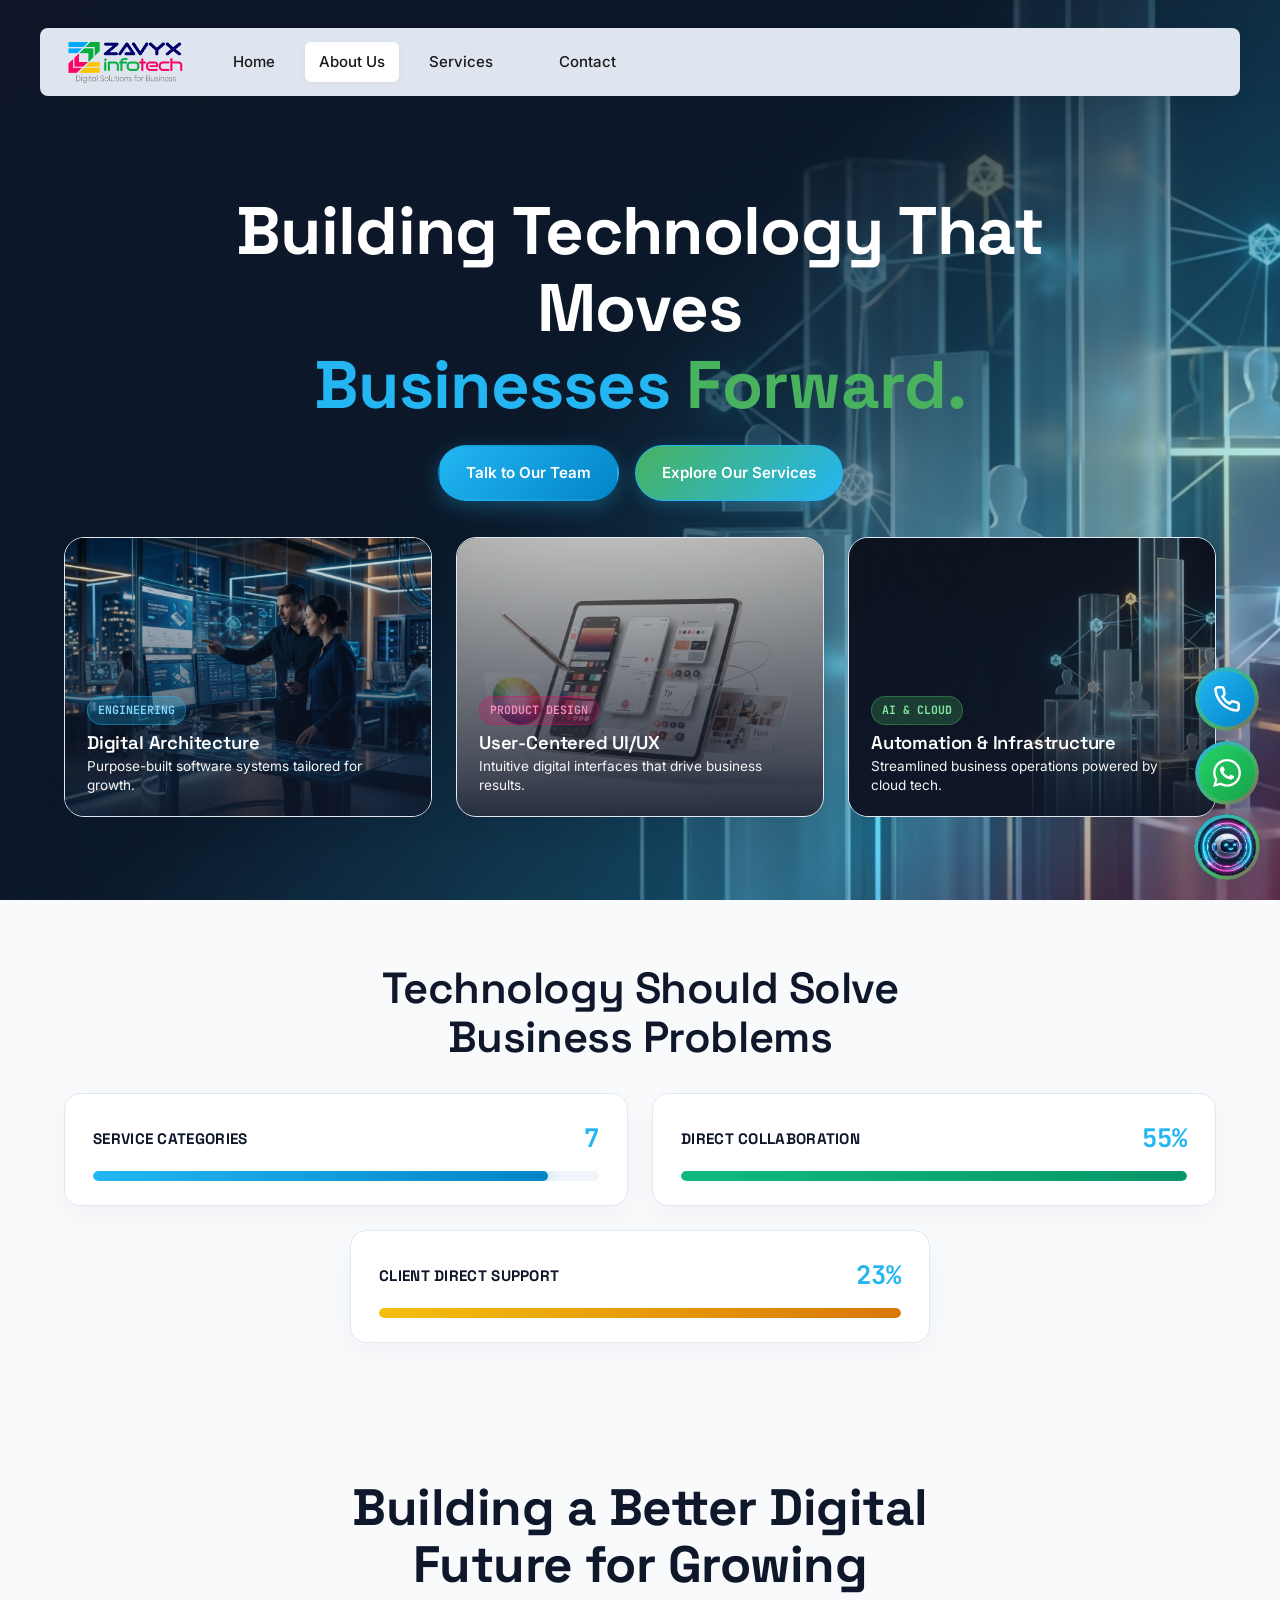
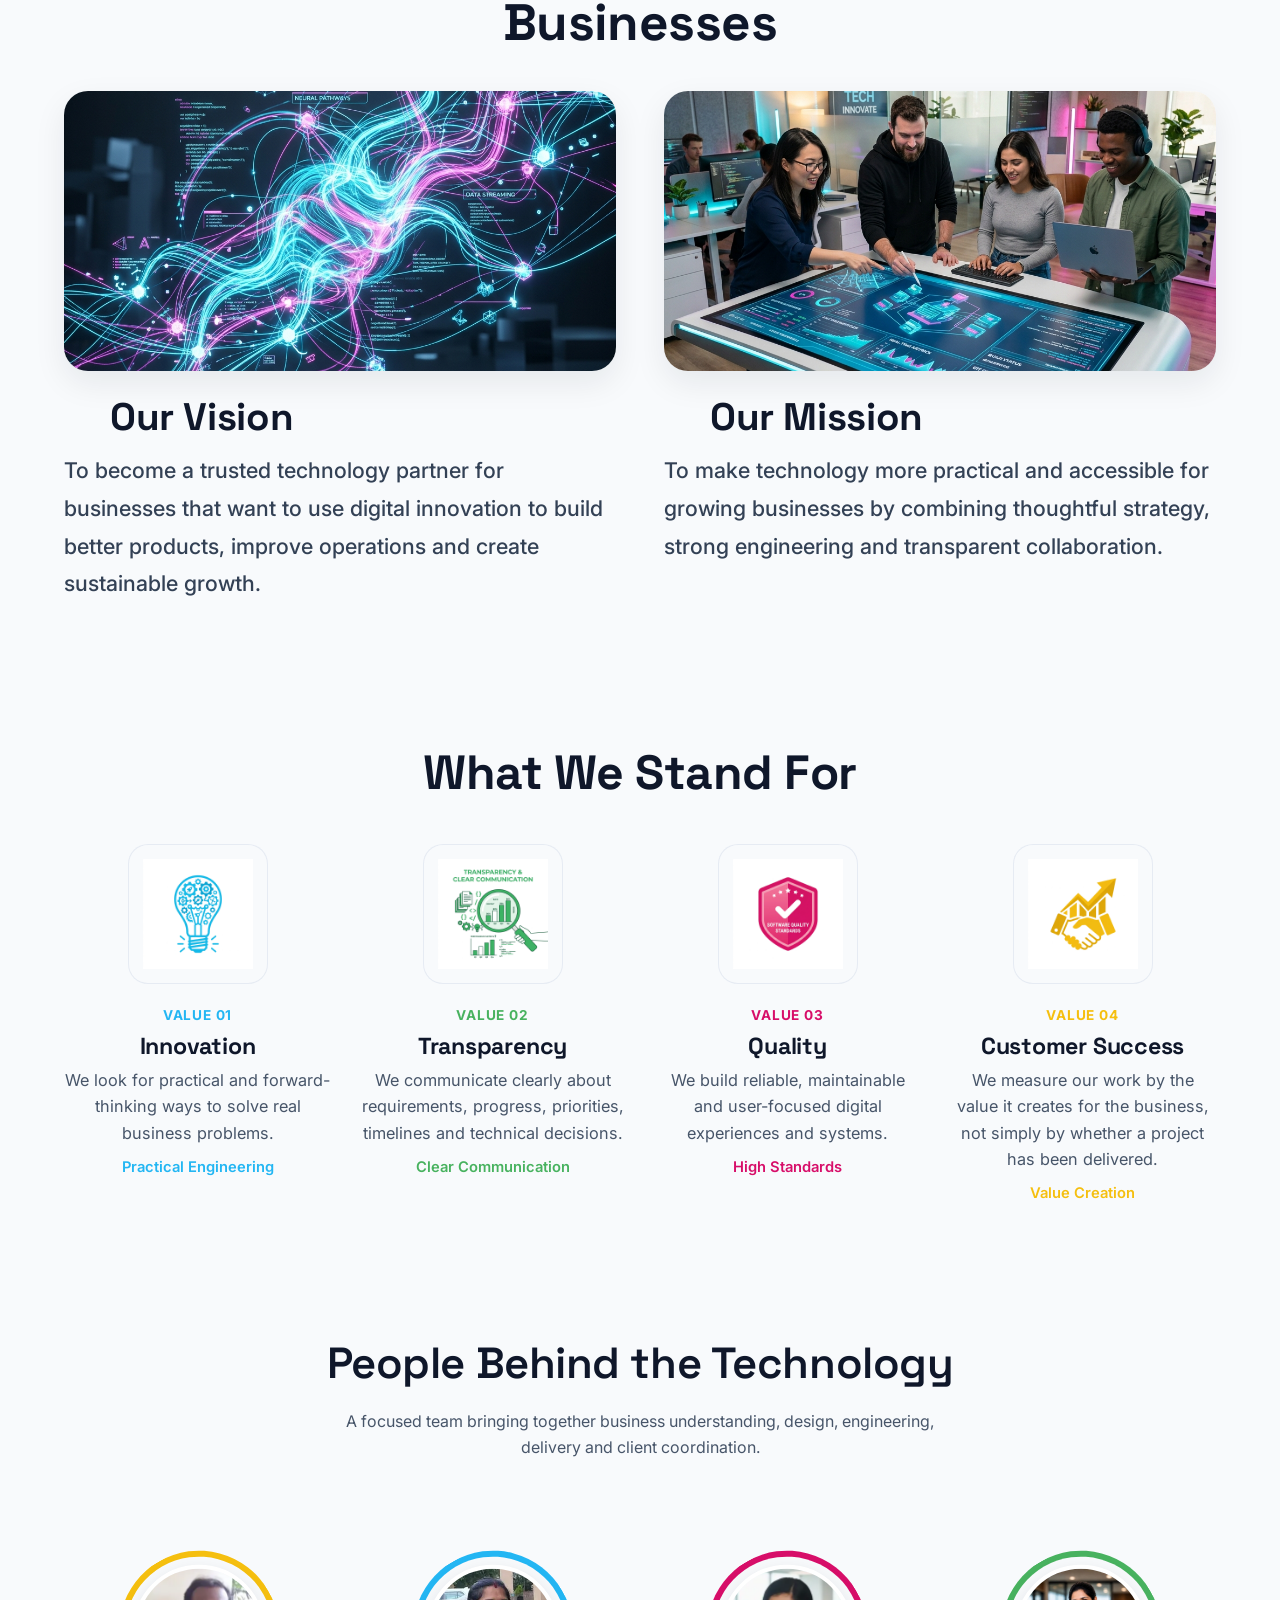
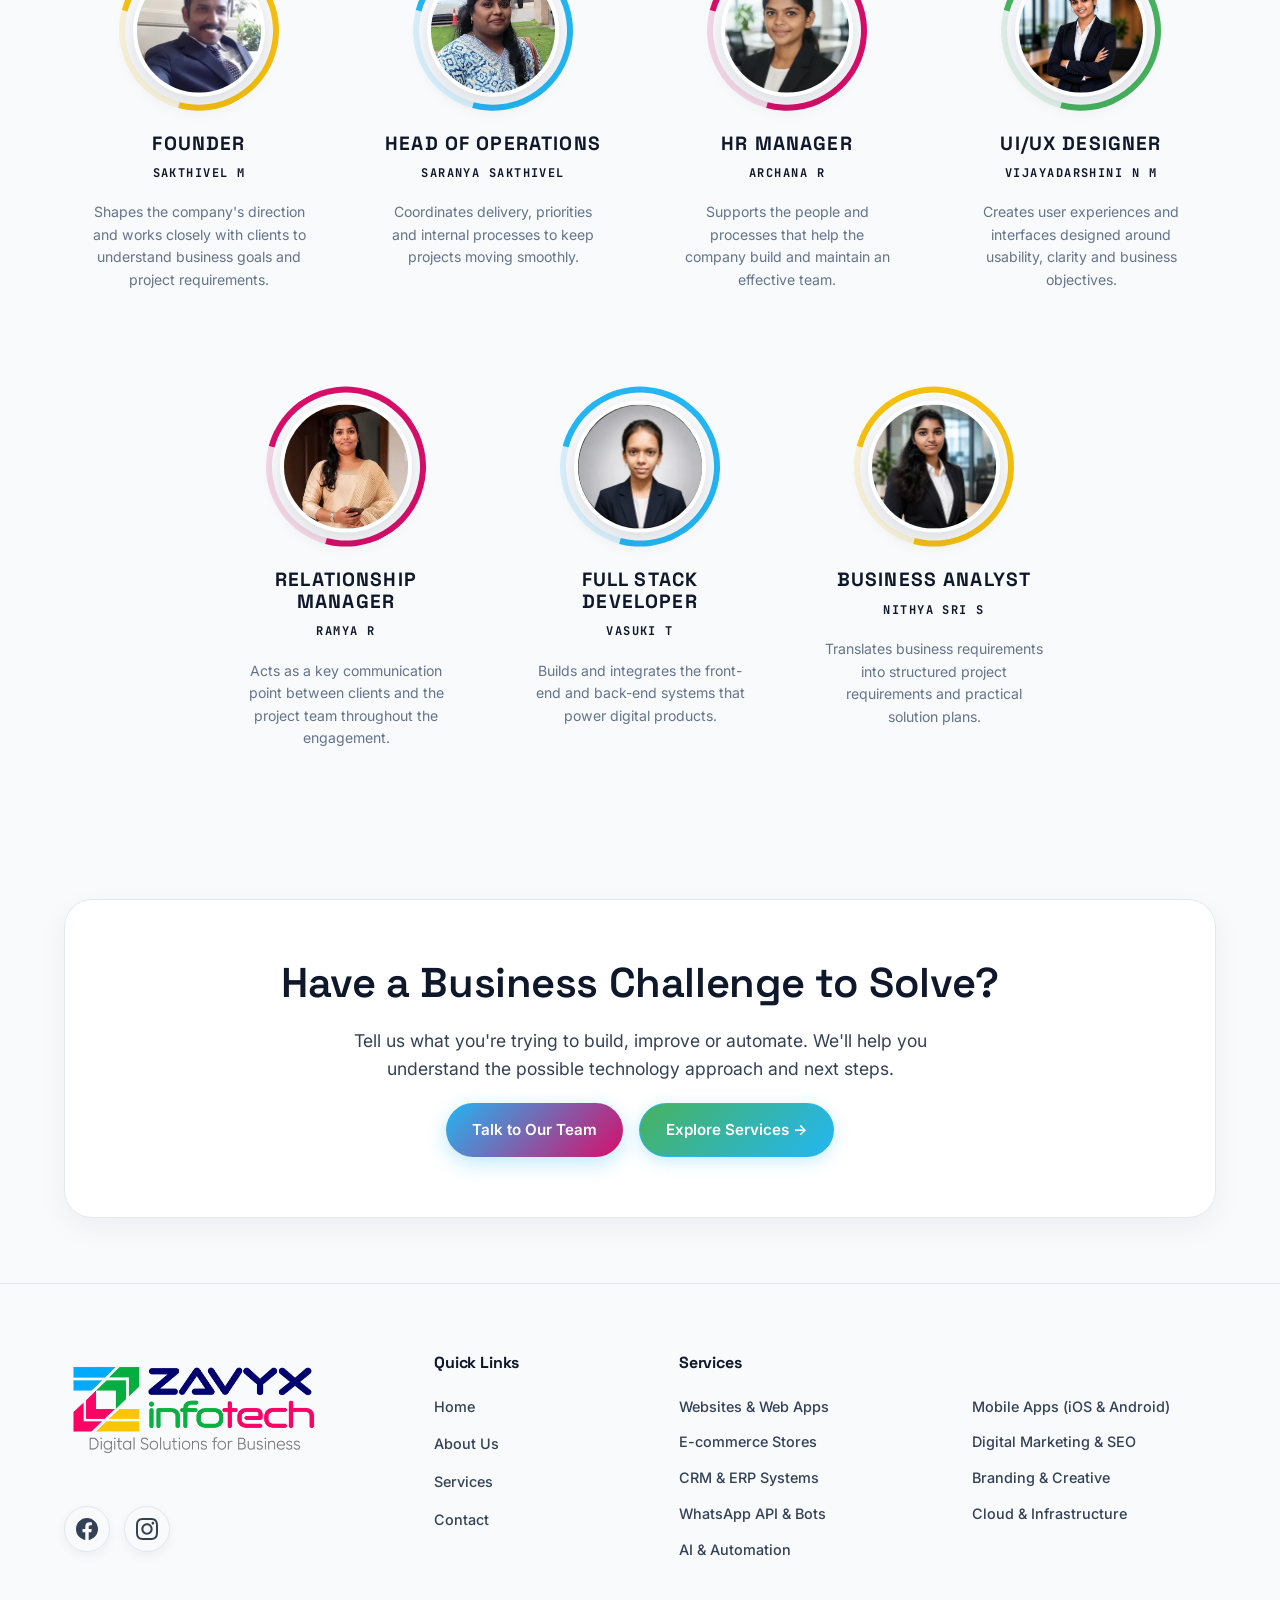
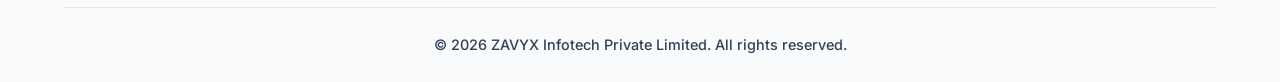
==== commit e6ff22da: "redesigning the navbar design" ====
--- a/about.html
+++ b/about.html
@@ -16,7 +16,7 @@
   <link
     href="https://fonts.googleapis.com/css2?family=Space+Grotesk:wght@500;600;700&family=Inter:wght@400;500;600;700&family=JetBrains+Mono:wght@400;500;600&display=swap"
     rel="stylesheet">
-  <link rel="stylesheet" href="assets/css/style.css?v=4">
+  <link rel="stylesheet" href="assets/css/style.css?v=8">
 
   <!-- Structured Data -->
   <script type="application/ld+json">
@@ -148,13 +148,12 @@
   <section class="hero hero-about cinematic-section" style="padding-bottom:40px;">
     <div class="container">
       <div class="center" style="max-width:820px; margin:0 auto 36px auto;">
-        <span class="eyebrow">ABOUT ZAVYX INFOTECH</span>
-        <h1 style="margin-bottom:16px;">Building Technology That Moves<br><span class="logo-gradient-text">Businesses
-            Forward.</span></h1>
+        <span class="eyebrow" style="color: #F5BF0F; font-weight: 700; background: rgba(245, 191, 15, 0.15); border: 1px solid rgba(245, 191, 15, 0.4);">ABOUT ZAVYX INFOTECH</span>
+        <h1 style="margin-bottom:16px; color: #FFFFFF !important;">Building Technology That Moves<br><span style="color: #23B6F3 !important;">Businesses</span> <span style="color: #48B25F !important;">Forward.</span></h1>
         <div class="hero-actions"
           style="display:flex; justify-content:center; gap:16px; flex-wrap:wrap; margin-top:20px;">
           <a href="contact.html" class="btn btn-primary">Talk to Our Team</a>
-          <a href="services.html" class="btn btn-ghost-light">Explore Our Services</a>
+          <a href="services.html" class="btn btn-outline">Explore Our Services</a>
         </div>
       </div>
 
@@ -358,7 +357,7 @@
 
 
   <!-- SECTION 6 — OUR TEAM -->
-  <section class="section-tight band-dark cinematic-section">
+  <section class="section-tight cinematic-section">
     <div class="container">
       <div class="section-head center">
         <span class="eyebrow">OUR TEAM</span>
@@ -596,7 +595,7 @@
       <span class="fab-label">Zedex AI Assistant</span>
       <button class="fab fab-bot-trigger" aria-label="Open Zedex AI assistant" title="Open ZAVYX chatbot">
         <div class="fab-spin-border"></div>
-        <img src="assets/images/zavyx_chatbot_3d.png" alt="Zedex AI Assistant" class="fab-bot-3d-img" / loading="lazy" decoding="async">
+        <img src="assets/images/zavyx_chatbot_3d.png" alt="Zedex AI Assistant" class="fab-bot-3d-img" loading="lazy" decoding="async">
       </button>
     </div>
   </div>
--- a/assets/css/style.css
+++ b/assets/css/style.css
@@ -222,15 +222,17 @@
 
 .btn-primary,
 a.btn-primary {
-  background: linear-gradient(135deg, #23B6F3 0%, #0284C7 100%) !important;
-  color: #fff !important;
-  box-shadow: 0 8px 20px rgba(35, 182, 243, .3);
+  background: linear-gradient(135deg, #23B6F3 0%, #D70E69 100%) !important;
+  color: #ffffff !important;
+  border: none !important;
+  box-shadow: 0 8px 22px rgba(35, 182, 243, .35);
 }
 
 .btn-primary:hover,
 a.btn-primary:hover {
   transform: translateY(-2px);
-  box-shadow: 0 12px 26px rgba(35, 182, 243, .42);
+  background: linear-gradient(135deg, #0284C7 0%, #D70E69 100%) !important;
+  box-shadow: 0 12px 26px rgba(35, 182, 243, .45);
 }
 
 .btn-outline,
@@ -242,12 +244,10 @@
 a.btn.btn-outline,
 .nav-cta a.btn-outline,
 .hero-actions a.btn-outline {
-  background: #FFFFFF !important;
-  color: #0F172A !important;
-  border: 1.5px solid #CBD5E1 !important;
-  backdrop-filter: blur(10px) !important;
-  -webkit-backdrop-filter: blur(10px) !important;
-  box-shadow: 0 4px 14px rgba(0, 0, 0, 0.05) !important;
+  background: linear-gradient(135deg, #48B25F 0%, #23B6F3 100%) !important;
+  color: #ffffff !important;
+  border: 1.5px solid #23B6F3 !important;
+  box-shadow: 0 4px 16px rgba(35, 182, 243, 0.25) !important;
 }
 
 .btn-outline:hover,
@@ -257,32 +257,35 @@
 a.btn.btn-outline:hover,
 .nav-cta a.btn-outline:hover,
 .hero-actions a.btn-outline:hover {
-  background: #0F172A !important;
-  border-color: #0F172A !important;
+  background: linear-gradient(135deg, #23B6F3 0%, #D70E69 100%) !important;
+  border-color: #D70E69 !important;
   color: #ffffff !important;
-  box-shadow: 0 8px 20px rgba(15, 23, 42, 0.2) !important;
+  box-shadow: 0 8px 22px rgba(215, 14, 105, 0.35) !important;
   transform: translateY(-2px) !important;
 }
 
 .btn-ghost-light {
-  background: rgba(15, 23, 42, .06);
-  color: #0F172A;
-  border: 1px solid #CBD5E1;
+  background: linear-gradient(135deg, #23B6F3 0%, #0284C7 100%) !important;
+  color: #ffffff !important;
+  border: 1px solid #23B6F3 !important;
+  box-shadow: 0 6px 18px rgba(35, 182, 243, 0.25) !important;
 }
 
 .btn-ghost-light:hover {
-  background: rgba(15, 23, 42, .12);
+  background: linear-gradient(135deg, #D70E69 0%, #F5BF0F 100%) !important;
+  color: #ffffff !important;
   transform: translateY(-2px);
 }
 
 .btn-pink {
-  background: var(--pink);
-  color: #fff;
-  box-shadow: 0 8px 20px rgba(215, 14, 105, .3);
+  background: linear-gradient(135deg, #D70E69 0%, #F5BF0F 100%) !important;
+  color: #ffffff !important;
+  box-shadow: 0 8px 20px rgba(215, 14, 105, .35);
 }
 
 .btn-pink:hover {
   transform: translateY(-2px);
+  background: linear-gradient(135deg, #D70E69 0%, #23B6F3 100%) !important;
 }
 
 .btn-block {
@@ -315,10 +318,27 @@
 .nav-inner {
   display: flex;
   align-items: center;
-  justify-content: space-between;
-  padding: 16px 24px;
+  justify-content: flex-start;
+  gap: 32px;
+  padding: 8px 24px;
+  background: #DFE5EE !important;
+  border-radius: 8px;
+  box-shadow: 0 4px 20px rgba(0,0,0,0.08);
   max-width: var(--container);
-  margin: 0 auto;
+  margin: 16px auto 0;
+  transition: all 0.3s ease;
+}
+
+@media (max-width: 960px) {
+  .nav-inner {
+    margin: 0;
+    border-radius: 0;
+    width: 100%;
+    max-width: 100%;
+    padding: 12px 20px;
+    background: rgba(255, 255, 255, 0.95) !important;
+    box-shadow: 0 2px 10px rgba(0,0,0,0.05);
+  }
 }
 
 .brand {
@@ -342,8 +362,8 @@
 }
 
 .brand img {
-  height: 78px !important;
-  max-height: 84px !important;
+  height: 52px !important; /* HCL logo is small and neat */
+  max-height: 52px !important;
   width: auto;
   display: block;
 }
@@ -382,12 +402,12 @@
 .nav-links a,
 .nav-links li a,
 .nav-links>li>a {
-  padding: 8px 18px !important;
-  border-radius: 0 !important;
-  font-weight: 700 !important;
-  font-size: 1.22rem !important;
-  letter-spacing: -0.01em;
-  color: #0F172A !important;
+  padding: 8px 14px !important;
+  border-radius: 6px !important;
+  font-weight: 500 !important;
+  font-size: 0.94rem !important; /* Scaled down to match sleek reference style */
+  letter-spacing: 0em;
+  color: #1a1a1a !important;
   background: transparent !important;
   background-color: transparent !important;
   border: none !important;
@@ -395,10 +415,10 @@
   backdrop-filter: none !important;
   -webkit-backdrop-filter: none !important;
   text-shadow: none !important;
-  transition: color 0.2s ease;
+  transition: background 0.2s ease, color 0.2s ease;
   display: inline-flex;
   align-items: center;
-  gap: 6px;
+  gap: 4px;
 }
 
 .nav-links a:hover,
@@ -407,34 +427,20 @@
 .nav-links a.active,
 .nav-links li a.active,
 .nav-links>li>a.active {
-  background: transparent !important;
-  background-color: transparent !important;
-  color: #D70E69 !important;
+  background: #FFFFFF !important; /* Pops cleanly out of the grey-blue pill background */
+  background-color: #FFFFFF !important;
+  color: #1a1a1a !important;
   border: none !important;
-  box-shadow: none !important;
-}
-
-/* Animated Underline for Desktop Nav */
+  box-shadow: 0 2px 6px rgba(0, 0, 0, 0.04) !important;
+}
+
+/* Animated Underline for Desktop Nav removed to match HCLTech clean pill active state */
 .nav-links:not(.open)>li>a {
   position: relative;
 }
 
 .nav-links:not(.open)>li>a::after {
-  content: '';
-  position: absolute;
-  bottom: 4px;
-  left: 50%;
-  transform: translateX(-50%);
-  width: 0;
-  height: 3px;
-  background: linear-gradient(90deg, #23B6F3, #D70E69, #48B25F, #F5BF0F);
-  transition: width 0.3s ease;
-  border-radius: 3px;
-}
-
-.nav-links:not(.open)>li>a:hover::after,
-.nav-links:not(.open)>li>a.active::after {
-  width: 80%;
+  display: none !important;
 }
 
 /* Navbar Sequential Letter Rotation on Hover */
@@ -520,24 +526,24 @@
   transform: scale(1.1) rotate(90deg);
 }
 
-.nav-services {
+.nav-dropdown {
   position: relative;
 }
 
-.nav-services-btn {
-  display: flex;
+.nav-dropdown-btn {
+  display: flex !important;
   align-items: center;
   gap: 6px;
 }
 
-.nav-services-btn svg {
+.nav-dropdown-btn svg {
   width: 14px;
   height: 14px;
   transition: transform .2s ease;
 }
 
-.nav-services:hover .nav-services-btn svg,
-.nav-services.open .nav-services-btn svg {
+.nav-dropdown:hover .nav-dropdown-btn svg,
+.nav-dropdown.open .nav-dropdown-btn svg {
   transform: rotate(180deg);
   color: #0284C7;
 }
@@ -548,13 +554,11 @@
   top: calc(100% + 14px);
   left: 50%;
   transform: translateX(-50%) translateY(10px);
-  width: 620px;
-  background: rgba(255, 255, 255, 0.98);
-  backdrop-filter: blur(24px);
-  -webkit-backdrop-filter: blur(24px);
-  border: 1px solid #E2E8F0;
-  border-radius: 18px;
-  box-shadow: 0 25px 60px rgba(15, 23, 42, 0.14);
+  width: 800px; /* Made larger as requested */
+  background: #DFE5EE; /* Match navbar theme */
+  border: 1px solid rgba(255, 255, 255, 0.6);
+  border-radius: 8px; /* Match navbar pill radius */
+  box-shadow: 0 12px 35px rgba(0, 0, 0, 0.1);
   padding: 16px;
   display: grid;
   grid-template-columns: 1fr 1fr;
@@ -565,22 +569,27 @@
   z-index: 1200;
 }
 
-.nav-services:hover .mega,
-.nav-services.open .mega {
+.nav-dropdown:hover .mega,
+.nav-dropdown.open .mega {
   opacity: 1;
   visibility: visible;
   transform: translateX(-50%) translateY(0);
 }
 
+.mega.mega-sm {
+  width: 250px;
+  grid-template-columns: 1fr;
+}
+
 .mega a {
   display: flex;
   align-items: center;
-  gap: 12px;
-  padding: 11px 14px;
-  border-radius: 12px;
+  gap: 8px;
+  padding: 11px 16px;
+  border-radius: 6px;
   font-size: 0.94rem;
-  color: #1E293B;
-  font-weight: 400 !important;
+  color: #1a1a1a;
+  font-weight: 500 !important;
   background: transparent !important;
   background-color: transparent !important;
   box-shadow: none !important;
@@ -588,18 +597,31 @@
 }
 
 .mega a:hover {
-  background: transparent !important;
-  background-color: transparent !important;
+  background: #FFFFFF !important; /* White pill hover to match navbar */
+  background-color: #FFFFFF !important;
+  box-shadow: 0 2px 6px rgba(0, 0, 0, 0.04) !important;
+  color: #1a1a1a !important;
+  transform: translateX(3px);
+}
+
+.mega .dot {
+  display: none !important; /* Hide colored bullets entirely */
+}
+
+/* Contact Button Special Gradient Glow styling */
+.contact-special-btn {
+  background: linear-gradient(135deg, #0f172a, #1e3a8a) !important; /* Navy blue minimal gradient */
+  background-color: #0f172a !important;
+  color: #FFFFFF !important;
+  border-radius: 6px !important;
   box-shadow: none !important;
-  color: #0284C7 !important;
-  transform: translateX(3px);
-}
-
-.mega .dot {
-  width: 8px;
-  height: 8px;
-  border-radius: 50%;
-  flex: none;
+  transition: all 0.3s ease !important;
+}
+.contact-special-btn:hover {
+  background: linear-gradient(135deg, #0f172a, #2563eb) !important;
+  color: #FFFFFF !important;
+  box-shadow: 0 0 15px rgba(37, 99, 235, 0.6) !important; /* Glow animation hover view */
+  transform: translateY(-2px);
 }
 
 /* Hide "All Services Overview" option in Desktop view only */
@@ -617,6 +639,7 @@
   display: flex;
   align-items: center;
   gap: 10px;
+  margin-left: auto; /* Pushes the CTA buttons to the far right inside the flex-start container */
 }
 
 .nav-toggle {
@@ -776,10 +799,11 @@
 
 .nav-links.open>li>a {
   display: block !important;
-  font-size: 0.85rem !important;
-  padding: 8px 16px !important;
-  border-radius: 8px !important;
-  color: #0F172A !important;
+  font-size: 1rem !important;
+  font-weight: 500 !important;
+  padding: 10px 16px !important;
+  border-radius: 6px !important;
+  color: #1a1a1a !important;
   letter-spacing: normal !important;
   word-spacing: normal !important;
   transition: all 0.2s ease !important;
@@ -787,8 +811,8 @@
 
 .nav-links.open>li>a:not(.mobile-call-now-btn):hover,
 .nav-links.open>li>a:not(.mobile-call-now-btn):active {
-  background: rgba(35, 182, 243, 0.1) !important;
-  color: #0284C7 !important;
+  background: #F3F4F6 !important;
+  color: #1a1a1a !important;
 }
 
 /* Sidebar Dropdown Accordion inside Navigation Drawer (.nav-links.open) */
@@ -895,7 +919,7 @@
   padding: 8px !important;
   font-size: 0.85rem !important;
   border-radius: 12px !important;
-  background: linear-gradient(135deg, #23B6F3, #D70E69) !important;
+  background: #23B6F3 !important;
   color: #FFFFFF !important;
   width: 85% !important;
   margin: 0 auto !important;
@@ -944,6 +968,38 @@
   box-sizing: border-box;
   padding: 150px 0 60px 0;
   overflow: hidden;
+  color: #FFFFFF !important;
+}
+
+.hero,
+.svc-hero,
+.hero h1,
+.svc-hero h1,
+.hero h2,
+.svc-hero h2,
+.hero h3,
+.svc-hero h3,
+.hero p,
+.svc-hero p,
+.hero-lead,
+.hero .breadcrumb,
+.svc-hero .breadcrumb,
+.hero .breadcrumb a,
+.svc-hero .breadcrumb a {
+  color: #FFFFFF !important;
+}
+
+.hero p,
+.svc-hero p,
+.hero-lead {
+  color: rgba(255, 255, 255, 0.92) !important;
+}
+
+.hero .breadcrumb,
+.svc-hero .breadcrumb,
+.hero .breadcrumb a,
+.svc-hero .breadcrumb a {
+  color: rgba(255, 255, 255, 0.85) !important;
 }
 
 .hero::before,
@@ -951,8 +1007,8 @@
   content: "";
   position: absolute;
   inset: 0;
-  background: radial-gradient(circle at 50% 30%, rgba(255, 255, 255, 0.25) 0%, rgba(248, 250, 252, 0.55) 100%),
-    linear-gradient(to bottom, rgba(248, 250, 252, 0.1) 0%, rgba(248, 250, 252, 0.5) 100%);
+  background: radial-gradient(circle at 80% 20%, rgba(35, 182, 243, 0.25) 0%, transparent 60%),
+    radial-gradient(circle at 20% 80%, rgba(215, 14, 105, 0.25) 0%, transparent 60%);
   z-index: 1;
   pointer-events: none;
 }
@@ -965,12 +1021,10 @@
 }
 
 .hero.hero-home {
-  background: radial-gradient(circle at 15% 20%, rgba(35, 182, 243, .14), transparent 45%),
-    radial-gradient(circle at 85% 0%, rgba(215, 14, 105, .10), transparent 40%),
-    linear-gradient(90deg, rgba(248, 250, 252, 0.96) 0%, rgba(248, 250, 252, 0.8) 45%, rgba(248, 250, 252, 0.25) 100%),
+  background: linear-gradient(135deg, rgba(15, 23, 42, 0.90) 0%, rgba(11, 25, 44, 0.84) 45%, rgba(35, 182, 243, 0.35) 78%, rgba(215, 14, 105, 0.28) 100%),
     url('../images/hero_bg_home.png') center center/cover no-repeat,
-    var(--paper) !important;
-  color: var(--ink);
+    #0B192C !important;
+  color: #FFFFFF !important;
 }
 
 .hero.hero-home::before,
@@ -981,37 +1035,30 @@
 }
 
 .hero.hero-about {
-  background: radial-gradient(circle at 15% 20%, rgba(35, 182, 243, .14), transparent 45%),
-    radial-gradient(circle at 85% 0%, rgba(215, 14, 105, .10), transparent 40%),
-    linear-gradient(90deg, rgba(248, 250, 252, 0.96) 0%, rgba(248, 250, 252, 0.82) 48%, rgba(248, 250, 252, 0.25) 100%),
+  background: linear-gradient(135deg, rgba(15, 23, 42, 0.90) 0%, rgba(11, 25, 44, 0.84) 45%, rgba(35, 182, 243, 0.35) 78%, rgba(215, 14, 105, 0.28) 100%),
     url('../images/hero_bg_about.png') center center/cover no-repeat,
-    var(--paper) !important;
-  color: var(--ink);
+    #0B192C !important;
+  color: #FFFFFF !important;
 }
 
 .hero.hero-services {
-  background: radial-gradient(circle at 15% 20%, rgba(35, 182, 243, .14), transparent 45%),
-    radial-gradient(circle at 85% 0%, rgba(215, 14, 105, .10), transparent 40%),
-    linear-gradient(90deg, rgba(248, 250, 252, 0.96) 0%, rgba(248, 250, 252, 0.82) 48%, rgba(248, 250, 252, 0.25) 100%),
+  background: linear-gradient(135deg, rgba(15, 23, 42, 0.90) 0%, rgba(11, 25, 44, 0.84) 45%, rgba(35, 182, 243, 0.35) 78%, rgba(215, 14, 105, 0.28) 100%),
     url('../images/hero_bg_services.png') center center/cover no-repeat,
-    var(--paper) !important;
-  color: var(--ink);
+    #0B192C !important;
+  color: #FFFFFF !important;
 }
 
 .hero.hero-contact {
-  background: radial-gradient(circle at 15% 20%, rgba(35, 182, 243, .14), transparent 45%),
-    radial-gradient(circle at 85% 0%, rgba(215, 14, 105, .10), transparent 40%),
-    linear-gradient(90deg, rgba(248, 250, 252, 0.96) 0%, rgba(248, 250, 252, 0.82) 48%, rgba(248, 250, 252, 0.25) 100%),
+  background: linear-gradient(135deg, rgba(15, 23, 42, 0.90) 0%, rgba(11, 25, 44, 0.84) 45%, rgba(35, 182, 243, 0.35) 78%, rgba(215, 14, 105, 0.28) 100%),
     url('../images/hero_bg_contact.png') center center/cover no-repeat,
-    var(--paper) !important;
-  color: var(--ink);
+    #0B192C !important;
+  color: #FFFFFF !important;
 }
 
 .svc-hero {
-  background: radial-gradient(circle at 85% 40%, rgba(35, 182, 243, 0.10) 0%, transparent 60%),
-    radial-gradient(circle at 15% 20%, rgba(215, 14, 105, 0.08) 0%, transparent 50%),
-    var(--paper);
-  color: var(--ink);
+  background: linear-gradient(135deg, rgba(15, 23, 42, 0.90) 0%, rgba(11, 25, 44, 0.84) 45%, rgba(35, 182, 243, 0.35) 78%, rgba(215, 14, 105, 0.28) 100%),
+    #0B192C !important;
+  color: #FFFFFF !important;
   min-height: 100vh !important;
   min-height: 100dvh !important;
   padding: 140px 0 60px 0;
@@ -1050,77 +1097,59 @@
   }
 }
 
-/* Service Specific Hero Background Images */
+/* Service Specific Hero Background Images in Company Logo Color Theme */
 .svc-hero.hero-websites-web-apps {
-  background: radial-gradient(circle at 15% 20%, rgba(35, 182, 243, .14), transparent 45%),
-    radial-gradient(circle at 85% 0%, rgba(215, 14, 105, .10), transparent 40%),
-    linear-gradient(90deg, rgba(248, 250, 252, 0.94) 0%, rgba(248, 250, 252, 0.82) 48%, rgba(248, 250, 252, 0.25) 100%),
+  background: linear-gradient(135deg, rgba(15, 23, 42, 0.90) 0%, rgba(11, 25, 44, 0.84) 45%, rgba(35, 182, 243, 0.35) 78%, rgba(215, 14, 105, 0.28) 100%),
     url('../images/Websites_Web_apps_service_background.png') center center/cover no-repeat,
-    var(--paper) !important;
+    #0B192C !important;
 }
 
 .svc-hero.hero-ecommerce-stores {
-  background: radial-gradient(circle at 15% 20%, rgba(35, 182, 243, .14), transparent 45%),
-    radial-gradient(circle at 85% 0%, rgba(215, 14, 105, .10), transparent 40%),
-    linear-gradient(90deg, rgba(248, 250, 252, 0.94) 0%, rgba(248, 250, 252, 0.82) 48%, rgba(248, 250, 252, 0.25) 100%),
+  background: linear-gradient(135deg, rgba(15, 23, 42, 0.90) 0%, rgba(11, 25, 44, 0.84) 45%, rgba(35, 182, 243, 0.35) 78%, rgba(215, 14, 105, 0.28) 100%),
     url('../images/E_commerce_Stores_Service_background.png') center center/cover no-repeat,
-    var(--paper) !important;
+    #0B192C !important;
 }
 
 .svc-hero.hero-crm-erp-systems {
-  background: radial-gradient(circle at 15% 20%, rgba(35, 182, 243, .14), transparent 45%),
-    radial-gradient(circle at 85% 0%, rgba(215, 14, 105, .10), transparent 40%),
-    linear-gradient(90deg, rgba(248, 250, 252, 0.94) 0%, rgba(248, 250, 252, 0.82) 48%, rgba(248, 250, 252, 0.25) 100%),
+  background: linear-gradient(135deg, rgba(15, 23, 42, 0.90) 0%, rgba(11, 25, 44, 0.84) 45%, rgba(35, 182, 243, 0.35) 78%, rgba(215, 14, 105, 0.28) 100%),
     url('../images/CRM_ERM_service_background.png') center center/cover no-repeat,
-    var(--paper) !important;
+    #0B192C !important;
 }
 
 .svc-hero.hero-ai-automation {
-  background: radial-gradient(circle at 15% 20%, rgba(35, 182, 243, .14), transparent 45%),
-    radial-gradient(circle at 85% 0%, rgba(215, 14, 105, .10), transparent 40%),
-    linear-gradient(90deg, rgba(248, 250, 252, 0.94) 0%, rgba(248, 250, 252, 0.82) 48%, rgba(248, 250, 252, 0.25) 100%),
+  background: linear-gradient(135deg, rgba(15, 23, 42, 0.90) 0%, rgba(11, 25, 44, 0.84) 45%, rgba(35, 182, 243, 0.35) 78%, rgba(215, 14, 105, 0.28) 100%),
     url('../images/Ai_Automation_service_background.png') center center/cover no-repeat,
-    var(--paper) !important;
+    #0B192C !important;
 }
 
 .svc-hero.hero-branding-creative {
-  background: radial-gradient(circle at 15% 20%, rgba(35, 182, 243, .14), transparent 45%),
-    radial-gradient(circle at 85% 0%, rgba(215, 14, 105, .10), transparent 40%),
-    linear-gradient(90deg, rgba(248, 250, 252, 0.94) 0%, rgba(248, 250, 252, 0.82) 48%, rgba(248, 250, 252, 0.25) 100%),
+  background: linear-gradient(135deg, rgba(15, 23, 42, 0.90) 0%, rgba(11, 25, 44, 0.84) 45%, rgba(35, 182, 243, 0.35) 78%, rgba(215, 14, 105, 0.28) 100%),
     url('../images/Branding_creative_service_background.png') center center/cover no-repeat,
-    var(--paper) !important;
+    #0B192C !important;
 }
 
 .svc-hero.hero-digital-marketing-seo {
-  background: radial-gradient(circle at 15% 20%, rgba(35, 182, 243, .14), transparent 45%),
-    radial-gradient(circle at 85% 0%, rgba(215, 14, 105, .10), transparent 40%),
-    linear-gradient(90deg, rgba(248, 250, 252, 0.94) 0%, rgba(248, 250, 252, 0.82) 48%, rgba(248, 250, 252, 0.25) 100%),
+  background: linear-gradient(135deg, rgba(15, 23, 42, 0.90) 0%, rgba(11, 25, 44, 0.84) 45%, rgba(35, 182, 243, 0.35) 78%, rgba(215, 14, 105, 0.28) 100%),
     url('../images/Digital_marketing_SEO_service_background.png') center center/cover no-repeat,
-    var(--paper) !important;
+    #0B192C !important;
 }
 
 .svc-hero.hero-cloud-infrastructure {
-  background: radial-gradient(circle at 15% 20%, rgba(35, 182, 243, .14), transparent 45%),
-    radial-gradient(circle at 85% 0%, rgba(215, 14, 105, .10), transparent 40%),
-    linear-gradient(90deg, rgba(248, 250, 252, 0.94) 0%, rgba(248, 250, 252, 0.82) 48%, rgba(248, 250, 252, 0.25) 100%),
+  background: linear-gradient(135deg, rgba(15, 23, 42, 0.90) 0%, rgba(11, 25, 44, 0.84) 45%, rgba(35, 182, 243, 0.35) 78%, rgba(215, 14, 105, 0.28) 100%),
     url('../images/Cloud_Infrastructure_service_background.png') center center/cover no-repeat,
-    var(--paper) !important;
+    #0B192C !important;
 }
 
 .svc-hero.hero-mobile-apps {
-  background: radial-gradient(circle at 15% 20%, rgba(35, 182, 243, .14), transparent 45%),
-    radial-gradient(circle at 85% 0%, rgba(215, 14, 105, .10), transparent 40%),
-    linear-gradient(90deg, rgba(248, 250, 252, 0.94) 0%, rgba(248, 250, 252, 0.82) 48%, rgba(248, 250, 252, 0.25) 100%),
+  background: linear-gradient(135deg, rgba(15, 23, 42, 0.90) 0%, rgba(11, 25, 44, 0.84) 45%, rgba(35, 182, 243, 0.35) 78%, rgba(215, 14, 105, 0.28) 100%),
     url('../images/hero_collaboration_tech_bg.png') center center/cover no-repeat,
-    var(--paper) !important;
+    #0B192C !important;
 }
 
 .svc-hero.hero-whatsapp-api-bots {
-  background: radial-gradient(circle at 15% 20%, rgba(35, 182, 243, .14), transparent 45%),
-    radial-gradient(circle at 85% 0%, rgba(215, 14, 105, .10), transparent 40%),
-    linear-gradient(90deg, rgba(248, 250, 252, 0.94) 0%, rgba(248, 250, 252, 0.82) 48%, rgba(248, 250, 252, 0.25) 100%),
+  background: linear-gradient(135deg, rgba(15, 23, 42, 0.90) 0%, rgba(11, 25, 44, 0.84) 45%, rgba(35, 182, 243, 0.35) 78%, rgba(215, 14, 105, 0.28) 100%),
     url('../images/bg_3d_challenge_solution.png') center center/cover no-repeat,
-    var(--paper) !important;
+    #0B192C !important;
 }
 
 
@@ -1211,7 +1240,7 @@
   font-size: clamp(2.5rem, 5.5vw, 4.2rem);
   font-weight: 700;
   line-height: 1.15;
-  color: #0F172A !important;
+  color: #FFFFFF !important;
   text-shadow: none;
   margin-bottom: 24px;
 }
@@ -1221,7 +1250,7 @@
 .hero.hero-services h1,
 .hero.hero-contact h1,
 .svc-hero h1 {
-  color: #0F172A !important;
+  color: #FFFFFF !important;
   text-shadow: none !important;
 }
 
@@ -1230,7 +1259,7 @@
 .svc-hero p {
   font-size: clamp(1.05rem, 2vw, 1.25rem);
   line-height: 1.6;
-  color: #475569 !important;
+  color: rgba(255, 255, 255, 0.95) !important;
   text-shadow: none !important;
   max-width: 680px;
   margin-bottom: 36px;
@@ -1239,10 +1268,8 @@
 .logo-gradient-text,
 .hero h1 span.logo-gradient-text,
 .svc-hero h1 span.logo-gradient-text {
-  background: linear-gradient(135deg, #23B6F3 0%, #48B25F 33%, #D70E69 66%, #F5BF0F 100%) !important;
-  -webkit-background-clip: text !important;
-  -webkit-text-fill-color: transparent !important;
-  background-clip: text !important;
+  color: #23B6F3 !important;
+  -webkit-text-fill-color: #23B6F3 !important;
   display: inline-block;
 }
 
@@ -3799,7 +3826,7 @@
   width: 40px;
   height: 40px;
   border-radius: 50%;
-  background: linear-gradient(135deg, #23B6F3, #D70E69);
+  background: #23B6F3;
   display: flex;
   align-items: center;
   justify-content: center;
@@ -4147,27 +4174,27 @@
    SERVICE LANDING PAGE TEMPLATE
    ========================================================= */
 .svc-hero {
-  background: radial-gradient(circle at 15% 20%, rgba(35, 182, 243, .14), transparent 45%),
-    radial-gradient(circle at 85% 0%, rgba(215, 14, 105, .10), transparent 40%),
+  background: radial-gradient(circle at 15% 20%, rgba(35, 182, 243, .24), transparent 45%),
+    radial-gradient(circle at 85% 0%, rgba(215, 14, 105, .20), transparent 40%),
     url('../images/hero_bg_services.png') center/cover no-repeat,
-    var(--paper) !important;
-  color: var(--ink);
+    #0A1128 !important;
+  color: #FFFFFF !important;
   padding: 120px 0 60px;
 }
 
 .svc-hero .eyebrow {
-  background: rgba(35, 182, 243, .08);
-  border-color: rgba(35, 182, 243, .25);
-  color: var(--blue-dark);
+  background: rgba(35, 182, 243, .15);
+  border-color: rgba(35, 182, 243, .4);
+  color: #23B6F3;
 }
 
 .svc-hero h1 {
-  color: #0F172A !important;
+  color: #FFFFFF !important;
   text-shadow: none;
 }
 
 .svc-hero p {
-  color: #475569 !important;
+  color: rgba(255, 255, 255, 0.92) !important;
   max-width: 600px;
 }
 
@@ -4521,7 +4548,7 @@
   left: 50%;
   width: 250vmax;
   height: 250vmax;
-  background-color: #0E1217; /* Exact match to the laptop mockup edge color shade */
+  background-color: var(--paper);
   border-radius: 50%;
   transform: translate(-50%, -50%) scale(0);
   transform-origin: center;
@@ -4555,10 +4582,7 @@
   font-size: clamp(3.2rem, 7.5vw, 6.8rem);
   font-weight: 800;
   letter-spacing: -0.02em;
-  background: linear-gradient(135deg, #0F172A 0%, #0284C7 45%, #D70E69 100%);
-  -webkit-background-clip: text;
-  background-clip: text;
-  -webkit-text-fill-color: transparent;
+  color: #0F172A;
   margin-bottom: 20px;
   text-shadow: none;
   text-transform: uppercase;
@@ -5979,6 +6003,21 @@
   padding: 70px 0;
   position: relative;
   overflow: hidden;
+  z-index: 1;
+}
+
+.hex-growth-section::before {
+  content: "";
+  position: absolute;
+  top: 0;
+  left: 0;
+  width: 100%;
+  height: 100%;
+  background: url('../images/business_growth_bg.png') center/cover no-repeat;
+  opacity: 0.14;
+  mix-blend-mode: multiply;
+  z-index: -1;
+  pointer-events: none;
 }
 
 .honeycomb-container {
@@ -6016,11 +6055,22 @@
   width: 175px !important;
   height: 200px !important;
   position: relative;
-  transition: transform 0.45s cubic-bezier(0.34, 1.56, 0.64, 1), filter 0.45s ease, z-index 0.45s ease;
+  transition: transform 0.6s cubic-bezier(0.34, 1.56, 0.64, 1), opacity 0.6s ease, filter 0.45s ease, z-index 0.45s ease;
   filter: drop-shadow(0 10px 20px rgba(15, 23, 42, 0.08));
   z-index: 2;
   cursor: pointer;
   flex-shrink: 0;
+  opacity: 1;
+}
+
+.hex-card-wrapper.hex-scroll-bottom {
+  transform: translateX(-120px) rotate(-30deg) scale(0.6) !important;
+  opacity: 0;
+}
+
+.hex-card-wrapper.hex-scroll-top {
+  transform: translateX(120px) rotate(30deg) scale(0.6) !important;
+  opacity: 0;
 }
 
 /* 3D Forward Move & Scale Up Animation when Hex Card is Active or Hovered */
@@ -6068,7 +6118,7 @@
 }
 
 .hex-card.c-gradient {
-  background: linear-gradient(135deg, #23B6F3, #D70E69);
+  background: #23B6F3;
 }
 
 .hex-card-wrapper.hex-active .hex-card,
@@ -6268,50 +6318,50 @@
   }
 
   .hex-row-2 {
-    margin-top: -24px !important;
+    margin-top: -28px !important;
   }
 
   .hex-row-3 {
-    margin-top: -24px !important;
+    margin-top: -28px !important;
   }
 
   .hex-card-wrapper {
-    width: 105px !important;
-    height: 120px !important;
+    width: 126px !important;
+    height: 144px !important;
   }
 
   .hex-card-inner {
-    padding: 8px 4px !important;
+    padding: 10px 4px !important;
   }
 
   .hex-icon {
-    width: 28px !important;
-    height: 28px !important;
+    width: 32px !important;
+    height: 32px !important;
+    margin-bottom: 6px !important;
+  }
+
+  .hex-icon svg {
+    width: 16px !important;
+    height: 16px !important;
+  }
+
+  .brand-icon img {
+    max-width: 22px !important;
+    max-height: 22px !important;
+  }
+
+  .hex-card-inner h3 {
+    font-size: 0.72rem !important;
     margin-bottom: 4px !important;
   }
 
-  .hex-icon svg {
-    width: 14px !important;
-    height: 14px !important;
-  }
-
-  .brand-icon img {
-    max-width: 18px !important;
-    max-height: 18px !important;
-  }
-
-  .hex-card-inner h3 {
-    font-size: 0.62rem !important;
-    margin-bottom: 2px !important;
-  }
-
   .hex-tag {
-    font-size: 0.5rem !important;
+    font-size: 0.55rem !important;
   }
 
   .hex-card-wrapper.hex-active,
   .hex-card-wrapper:hover {
-    transform: scale(1.28) translateZ(30px) !important;
+    transform: scale(1.15) translateZ(30px) !important;
   }
 
   .hex-pill-btn {
@@ -6322,17 +6372,21 @@
 
 @media (max-width: 420px) {
   .hex-card-wrapper {
-    width: 92px !important;
-    height: 106px !important;
+    width: 110px !important;
+    height: 126px !important;
   }
 
   .hex-row-2,
   .hex-row-3 {
-    margin-top: -20px !important;
+    margin-top: -25px !important;
   }
 
   .hex-card-inner h3 {
-    font-size: 0.58rem !important;
+    font-size: 0.65rem !important;
+  }
+  
+  .hex-tag {
+    font-size: 0.52rem !important;
   }
 }
 
@@ -6552,4 +6606,395 @@
     line-height: 1.6 !important;
     color: #475569 !important;
   }
+}
+
+/* ==========================================================================
+   OUR CORE TECHNOLOGY CAPABILITIES — 3D PERSPECTIVE FLOW & SCROLL MOTION
+   ========================================================================== */
+
+/* 1. Subnav Capsule Buttons Bar */
+.services-subnav {
+  position: sticky;
+  top: 0;
+  z-index: 100;
+  background: rgba(255, 255, 255, 0.94) !important;
+  backdrop-filter: blur(16px) !important;
+  -webkit-backdrop-filter: blur(16px) !important;
+  border-bottom: 1px solid rgba(226, 232, 240, 0.8) !important;
+  padding: 14px 0 !important;
+  box-shadow: 0 4px 20px rgba(15, 23, 42, 0.05) !important;
+}
+
+.subnav-scroll {
+  display: flex !important;
+  gap: 12px !important;
+  overflow-x: auto !important;
+  scroll-behavior: smooth !important;
+  scrollbar-width: none !important;
+  -ms-overflow-style: none !important;
+  padding: 6px 4px !important;
+}
+
+.subnav-scroll::-webkit-scrollbar {
+  display: none !important;
+}
+
+.subnav-scroll a {
+  font-family: var(--font-mono) !important;
+  font-size: 0.84rem !important;
+  font-weight: 600 !important;
+  padding: 10px 20px !important;
+  border-radius: 999px !important;
+  background: #FFFFFF !important;
+  border: 1px solid #CBD5E1 !important;
+  color: #475569 !important;
+  white-space: nowrap !important;
+  transition: all 0.3s cubic-bezier(0.16, 1, 0.3, 1) !important;
+  box-shadow: 0 2px 8px rgba(15, 23, 42, 0.04) !important;
+  flex-shrink: 0 !important;
+}
+
+.subnav-scroll a:hover,
+.subnav-scroll a.active {
+  background: #23B6F3 !important;
+  color: #FFFFFF !important;
+  border-color: transparent !important;
+  box-shadow: 0 6px 20px rgba(35, 182, 243, 0.35) !important;
+  transform: translateY(-2px) scale(1.04) !important;
+}
+
+/* 2. 3D Arc / Curved Perspective Layout for Cards Grid */
+.services-grid {
+  display: grid !important;
+  grid-template-columns: repeat(3, 1fr) !important;
+  gap: 28px !important;
+  perspective: 1200px !important;
+  padding: 24px 8px !important;
+}
+
+/* Base Service Card Styling */
+.services-grid .svc-card {
+  position: relative !important;
+  height: 390px !important;
+  border-radius: 24px !important;
+  padding: 3px !important; /* Gradient Border Thickness */
+  overflow: hidden !important;
+  display: flex !important;
+  flex-direction: column !important;
+  text-decoration: none !important;
+  transform-style: preserve-3d !important;
+  transition: transform 0.6s cubic-bezier(0.16, 1, 0.3, 1), opacity 0.6s cubic-bezier(0.16, 1, 0.3, 1), box-shadow 0.4s ease !important;
+  box-shadow: 0 12px 35px rgba(15, 23, 42, 0.1) !important;
+  background: #23B6F3 !important;
+}
+
+/* Brand Logo Color Theme Variations for Gradient Borders */
+.services-grid .svc-card.c-blue {
+  background: #23B6F3 !important;
+}
+.services-grid .svc-card.c-pink {
+  background: #D70E69 !important;
+}
+.services-grid .svc-card.c-green {
+  background: #48B25F !important;
+}
+.services-grid .svc-card.c-yellow {
+  background: #F5BF0F !important;
+}
+
+/* Inner Card Wrapper */
+.services-grid .svc-card::before {
+  content: "" !important;
+  position: absolute !important;
+  inset: 3px !important;
+  border-radius: 21px !important;
+  background: #0B1F3A !important;
+  z-index: 1 !important;
+}
+
+/* Full-bleed Card Background Image */
+.services-grid .svc-card-bg {
+  position: absolute !important;
+  inset: 3px !important;
+  width: calc(100% - 6px) !important;
+  height: calc(100% - 6px) !important;
+  border-radius: 21px !important;
+  overflow: hidden !important;
+  z-index: 2 !important;
+}
+
+.services-grid .svc-card-bg img {
+  width: 100% !important;
+  height: 100% !important;
+  object-fit: cover !important;
+  border-radius: 21px !important;
+  transition: transform 0.6s cubic-bezier(0.16, 1, 0.3, 1) !important;
+}
+
+/* Gradient Overlay over Image */
+.services-grid .svc-card-overlay {
+  position: absolute !important;
+  inset: 3px !important;
+  border-radius: 21px !important;
+  background: linear-gradient(180deg, rgba(15, 23, 42, 0.05) 0%, rgba(15, 23, 42, 0.45) 50%, rgba(15, 23, 42, 0.95) 100%) !important;
+  z-index: 3 !important;
+  pointer-events: none !important;
+}
+
+/* Floating White Top-Left Icon Badge (Image 1 Alignment) */
+.services-grid .svc-card-top {
+  position: absolute !important;
+  top: 18px !important;
+  left: 18px !important;
+  z-index: 10 !important;
+}
+
+.services-grid .svc-card-top .icon {
+  width: 48px !important;
+  height: 48px !important;
+  border-radius: 14px !important;
+  background: #FFFFFF !important;
+  display: flex !important;
+  align-items: center !important;
+  justify-content: center !important;
+  box-shadow: 0 6px 20px rgba(0, 0, 0, 0.18) !important;
+  border: 1px solid rgba(255, 255, 255, 0.9) !important;
+  transition: transform 0.3s ease !important;
+}
+
+/* Logo Color Theme Icons inside White Badge */
+.services-grid .svc-card.c-blue .svc-card-top .icon i,
+.services-grid .svc-card.c-blue .svc-card-top .icon svg {
+  color: #23B6F3 !important;
+}
+.services-grid .svc-card.c-pink .svc-card-top .icon i,
+.services-grid .svc-card.c-pink .svc-card-top .icon svg {
+  color: #D70E69 !important;
+}
+.services-grid .svc-card.c-green .svc-card-top .icon i,
+.services-grid .svc-card.c-green .svc-card-top .icon svg {
+  color: #48B25F !important;
+}
+.services-grid .svc-card.c-yellow .svc-card-top .icon i,
+.services-grid .svc-card.c-yellow .svc-card-top .icon svg {
+  color: #F5BF0F !important;
+}
+
+/* Card Content (Bottom Aligned Text & Link) */
+.services-grid .svc-card-content {
+  position: relative !important;
+  z-index: 5 !important;
+  height: 100% !important;
+  display: flex !important;
+  flex-direction: column !important;
+  justify-content: flex-end !important;
+  padding: 24px 22px !important;
+}
+
+.services-grid .svc-card h3 {
+  font-family: var(--font-display) !important;
+  font-size: 1.25rem !important;
+  font-weight: 700 !important;
+  color: #FFFFFF !important;
+  text-shadow: 0 2px 10px rgba(0, 0, 0, 0.6) !important;
+  margin: 0 0 6px 0 !important;
+}
+
+.services-grid .svc-card p.svc-desc {
+  font-size: 0.88rem !important;
+  line-height: 1.45 !important;
+  color: rgba(255, 255, 255, 0.85) !important;
+  margin: 0 0 14px 0 !important;
+  display: -webkit-box !important;
+  line-clamp: 2 !important;
+  -webkit-line-clamp: 2 !important;
+  -webkit-box-orient: vertical !important;
+  overflow: hidden !important;
+}
+
+.services-grid .svc-card .go {
+  font-family: var(--font-mono) !important;
+  font-size: 0.85rem !important;
+  font-weight: 600 !important;
+  color: #7FD4FB !important;
+  display: inline-flex !important;
+  align-items: center !important;
+  gap: 6px !important;
+  transition: transform 0.25s ease, color 0.25s ease !important;
+}
+
+/* ==========================================================================
+   3D CURVED COVERFLOW ARC REEL — EXACT MATCH FOR REFERENCE IMAGE
+   ========================================================================== */
+
+/* Sticky Tracking Container */
+.core-tech-scroll-track {
+  position: relative !important;
+}
+
+.core-tech-sticky-container {
+  position: sticky !important;
+  top: 0 !important;
+  height: 100vh !important;
+  width: 100vw !important;
+  max-width: 100% !important;
+  display: flex !important;
+  flex-direction: column !important;
+  justify-content: center !important;
+  overflow: hidden !important;
+}
+
+.core-tech-sticky-container .section-head {
+  padding-bottom: 24px !important;
+}
+
+/* Outer Stage Container */
+.core-tech-3d-stage {
+  position: relative !important;
+  width: 100% !important;
+  max-width: 100% !important;
+  margin: 0 !important;
+  padding: 20px 0 !important;
+  height: 440px !important;
+  perspective: 1000px !important;
+  perspective-origin: 50% 50% !important;
+  display: flex !important;
+  align-items: center !important;
+  justify-content: center !important;
+}
+
+/* 3D Arc Track */
+.services-grid.curved-3d-reel {
+  position: relative !important;
+  width: 100% !important;
+  height: 100% !important;
+  display: flex !important;
+  justify-content: center !important;
+  align-items: center !important;
+  transform-style: preserve-3d !important;
+  padding: 0 !important;
+  gap: 0 !important;
+  margin: 0 auto !important;
+}
+
+/* Individual Card 3D Arc Positioning */
+.services-grid.curved-3d-reel .svc-card {
+  position: absolute !important;
+  top: 50% !important;
+  left: 50% !important;
+  width: 250px !important;
+  height: 380px !important;
+  margin-top: -190px !important;
+  margin-left: -125px !important;
+  border-radius: 24px !important;
+  padding: 0 !important;
+  border: none !important;
+  box-sizing: border-box !important;
+  overflow: hidden !important;
+  text-decoration: none !important;
+  transform-style: preserve-3d !important;
+  transition: transform 0.6s cubic-bezier(0.16, 1, 0.3, 1), opacity 0.6s ease, filter 0.6s ease, box-shadow 0.4s ease !important;
+  will-change: transform, opacity;
+  cursor: pointer !important;
+  box-shadow: 0 16px 40px rgba(15, 23, 42, 0.14) !important;
+  background: #23B6F3 !important;
+}
+
+/* Explicit inset rendering to prevent border clipping issues across mobile browsers */
+.services-grid.curved-3d-reel .svc-card .svc-card-bg,
+.services-grid.curved-3d-reel .svc-card .svc-card-overlay {
+  inset: 3px !important;
+  width: auto !important;
+  height: auto !important;
+  border-radius: 21px !important;
+}
+
+
+/* Hover Animation on Center Card */
+.services-grid.curved-3d-reel .svc-card:hover .svc-card-bg img {
+  transform: scale(1.1) !important;
+}
+
+.services-grid.curved-3d-reel .svc-card:hover .svc-card-top .icon {
+  transform: scale(1.1) rotate(-4deg) !important;
+}
+
+.services-grid.curved-3d-reel .svc-card:hover .go {
+  color: #FFFFFF !important;
+  transform: translateX(6px) !important;
+}
+
+/* Mobile Responsive 3D Stage Scaling */
+@media (max-width: 768px) {
+  .core-tech-3d-stage {
+    height: 300px !important;
+    perspective: 800px !important;
+  }
+
+  .services-grid.curved-3d-reel .svc-card {
+    width: 160px !important;
+    height: 250px !important;
+    margin-top: -125px !important;
+    margin-left: -80px !important;
+    border-radius: 16px !important;
+  }
+
+  .services-grid.curved-3d-reel .svc-card .svc-card-bg,
+  .services-grid.curved-3d-reel .svc-card .svc-card-overlay {
+    inset: 3px !important;
+    border-radius: 13px !important;
+  }
+
+
+  .services-grid.curved-3d-reel .svc-card-top {
+    top: 8px !important;
+    left: 8px !important;
+  }
+
+  .services-grid.curved-3d-reel .svc-card-top .icon {
+    width: 30px !important;
+    height: 30px !important;
+    border-radius: 8px !important;
+  }
+
+  .services-grid.curved-3d-reel .svc-card h3 {
+    font-size: 0.85rem !important;
+  }
+
+  .services-grid.curved-3d-reel .svc-card p.svc-desc {
+    font-size: 0.65rem !important;
+    margin-bottom: 4px !important;
+    line-height: 1.3 !important;
+  }
+}
+
+/* Master High-Contrast Hero Typography & Brand Gradient Overrides */
+html body .hero h1,
+html body .svc-hero h1 {
+  color: #FFFFFF !important;
+  text-shadow: none !important;
+}
+
+html body .hero p,
+html body .svc-hero p,
+html body .hero .hero-lead,
+html body .svc-hero .hero-lead {
+  color: rgba(255, 255, 255, 0.95) !important;
+  text-shadow: none !important;
+}
+
+html body .hero .breadcrumb,
+html body .svc-hero .breadcrumb,
+html body .hero .breadcrumb a,
+html body .svc-hero .breadcrumb a {
+  color: rgba(255, 255, 255, 0.85) !important;
+}
+
+html body .logo-gradient-text,
+html body .hero h1 .logo-gradient-text,
+html body .svc-hero h1 .logo-gradient-text,
+html body span.logo-gradient-text {
+  color: #23B6F3 !important;
+  -webkit-text-fill-color: #23B6F3 !important;
+  display: inline-block !important;
 }
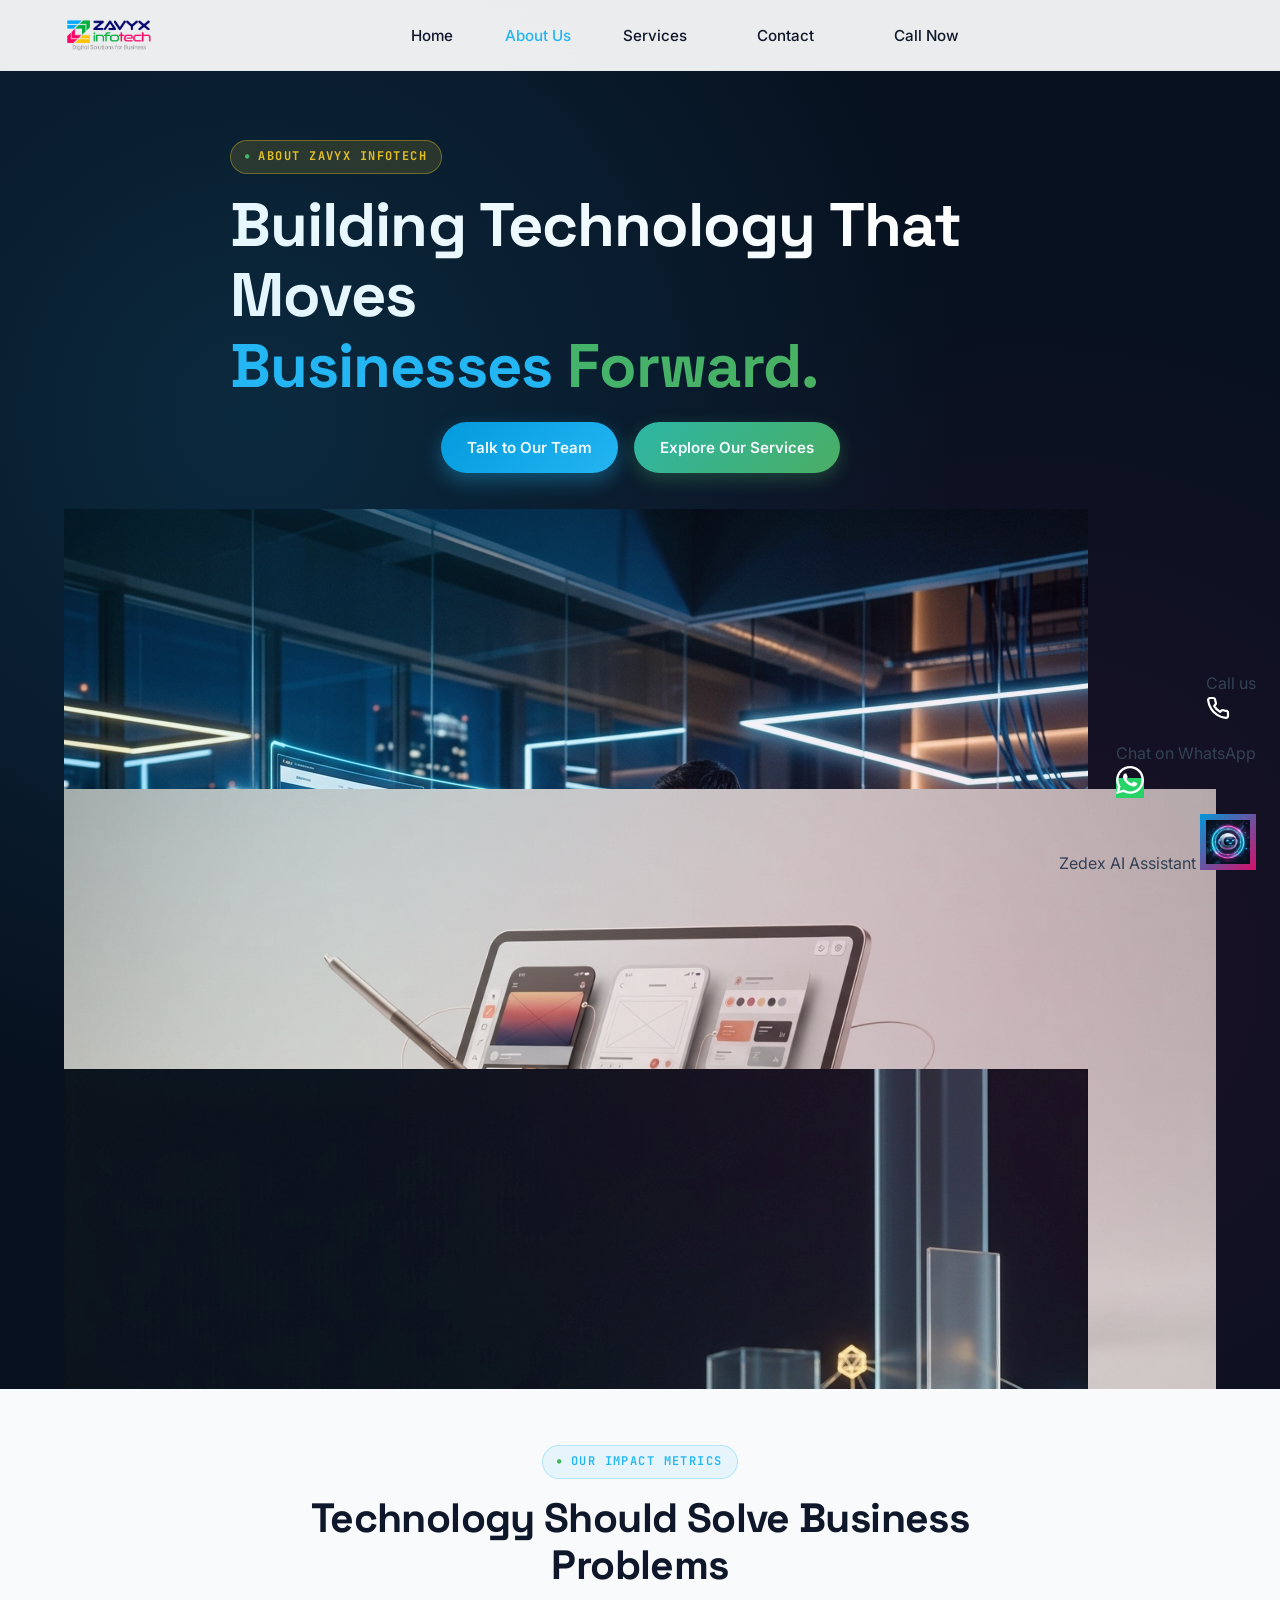
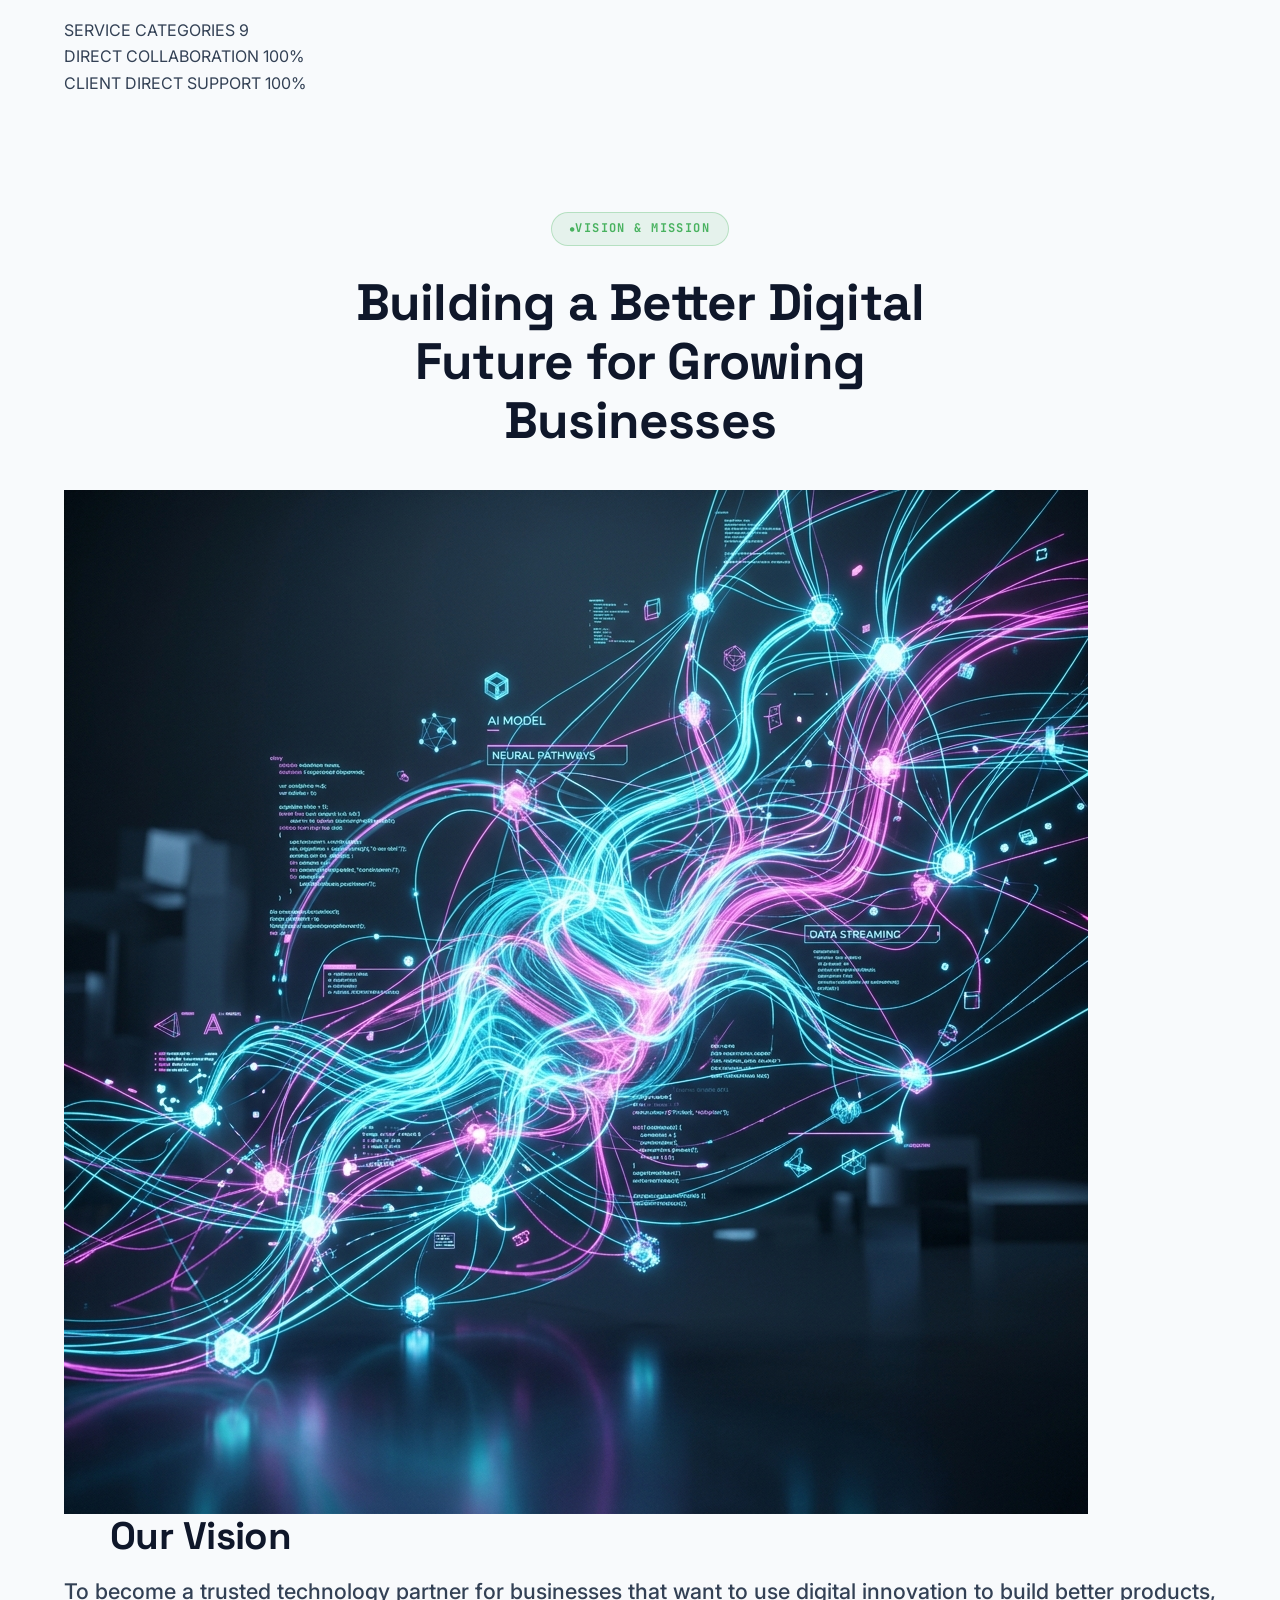
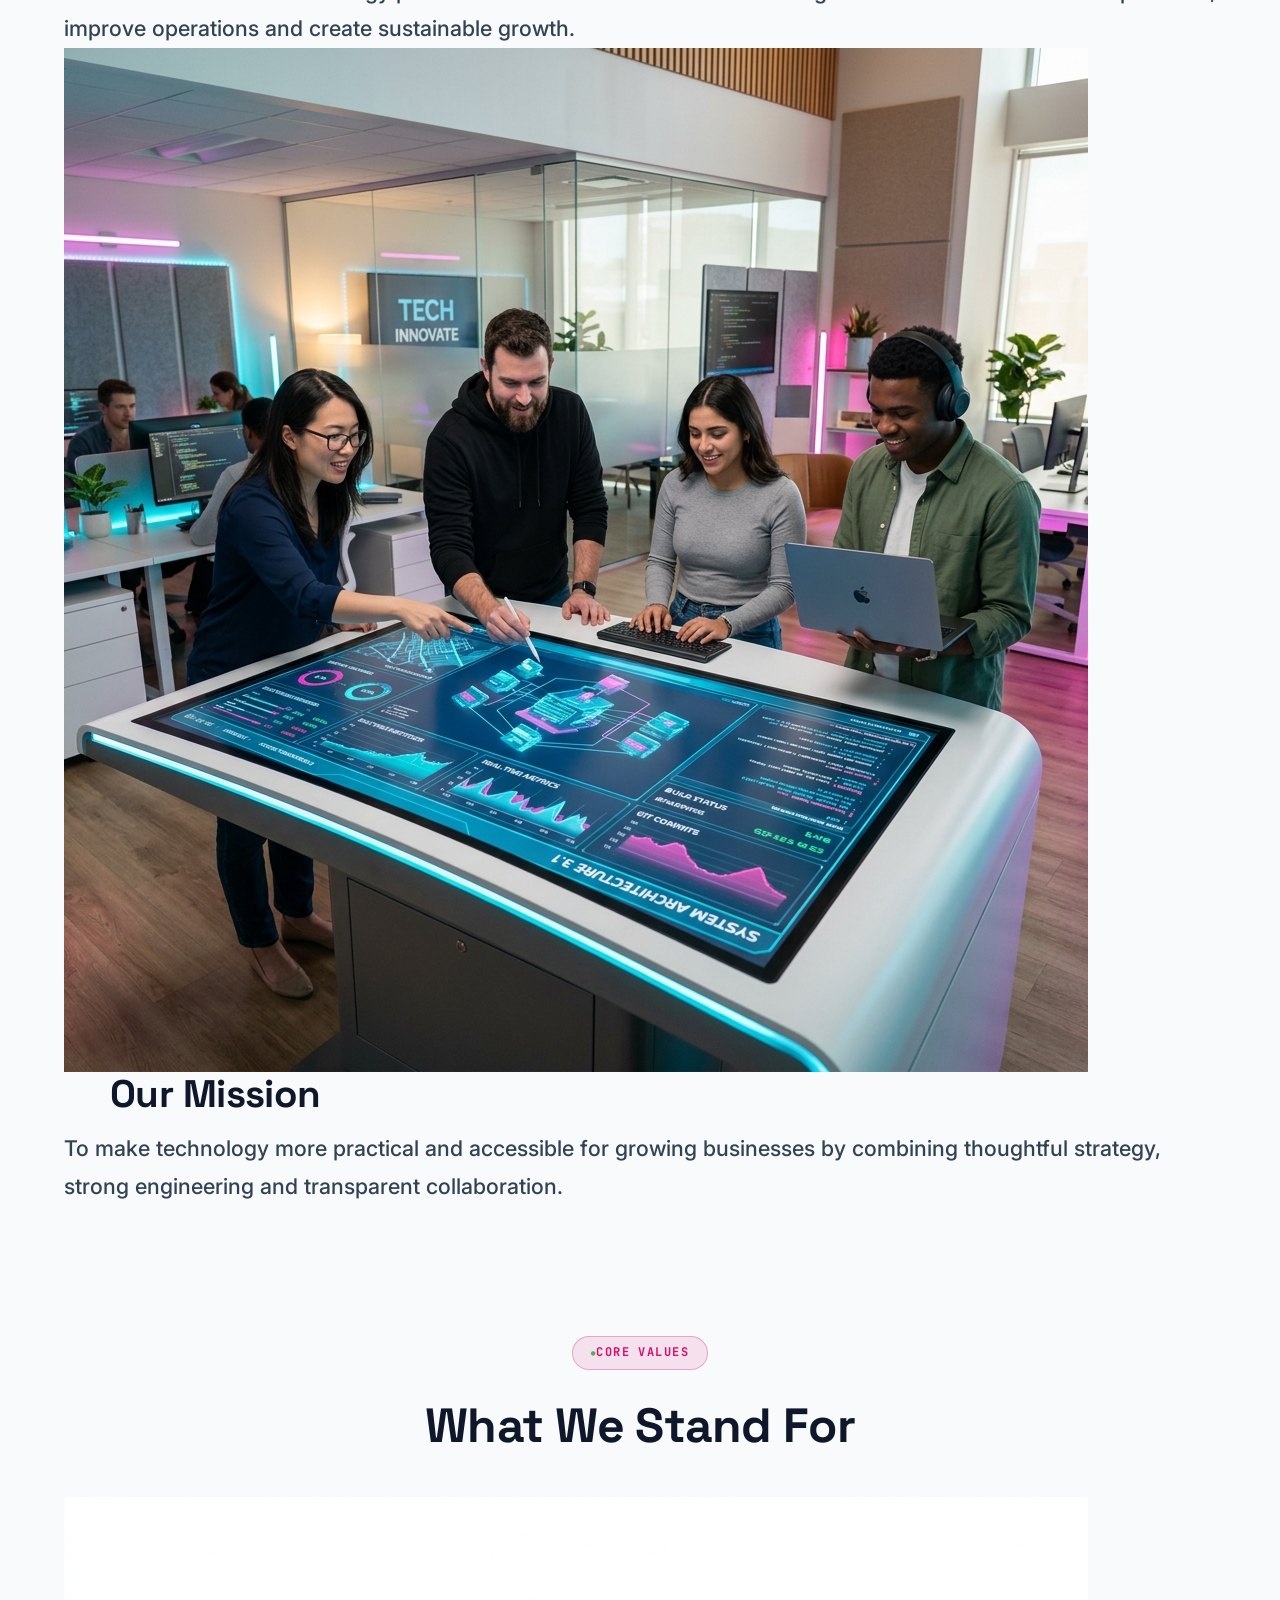
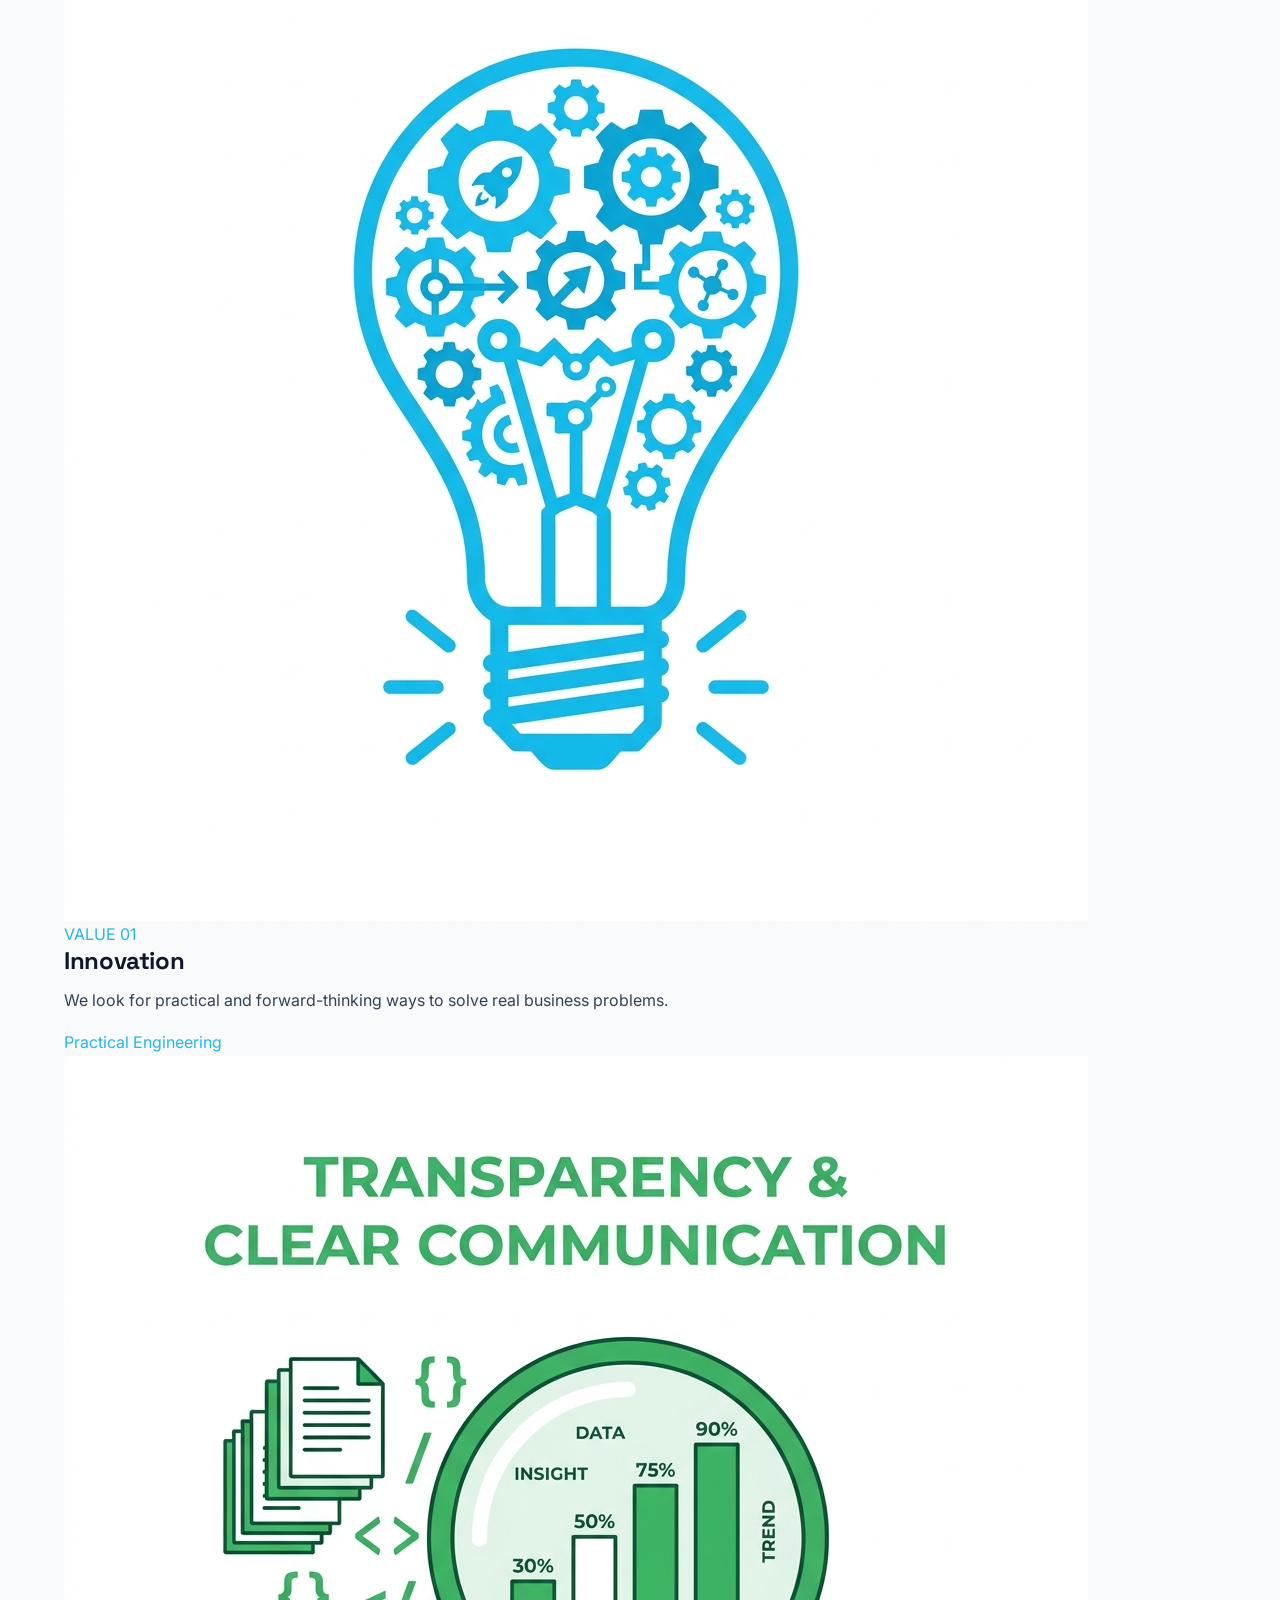
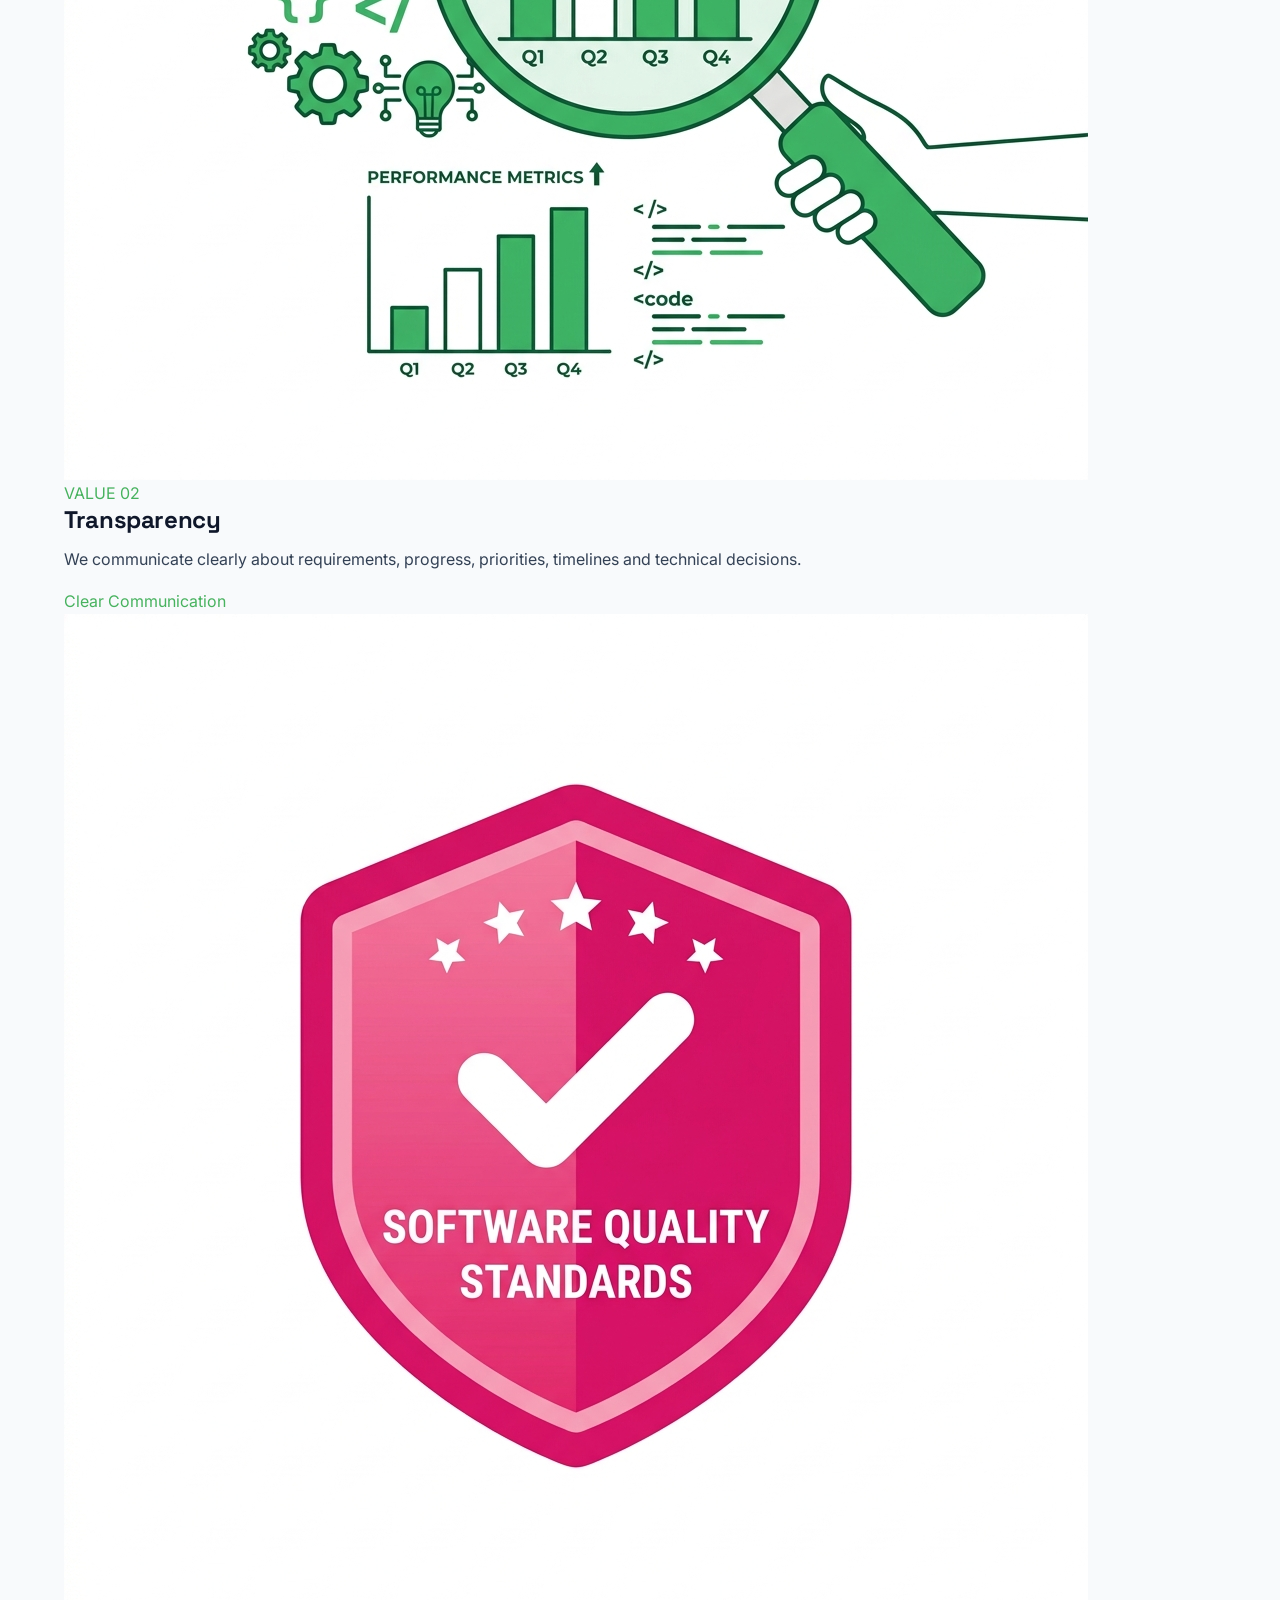
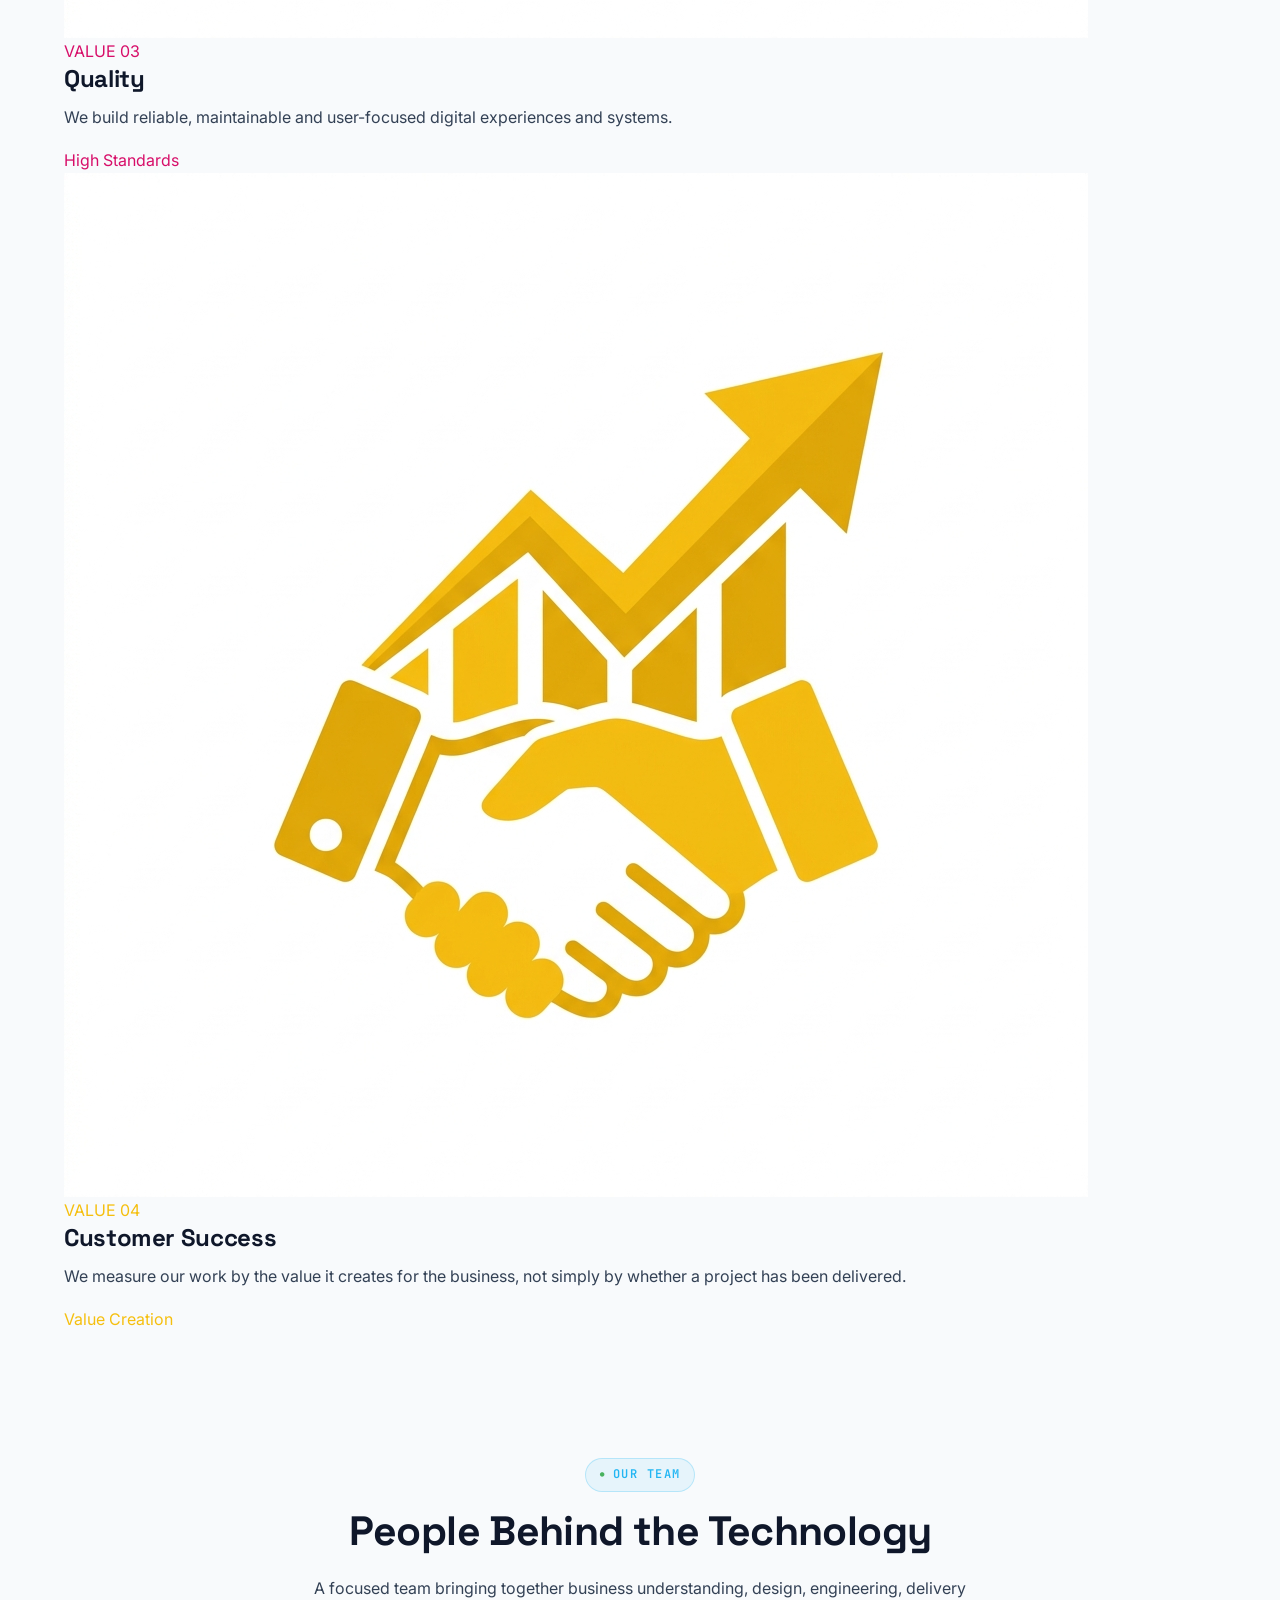
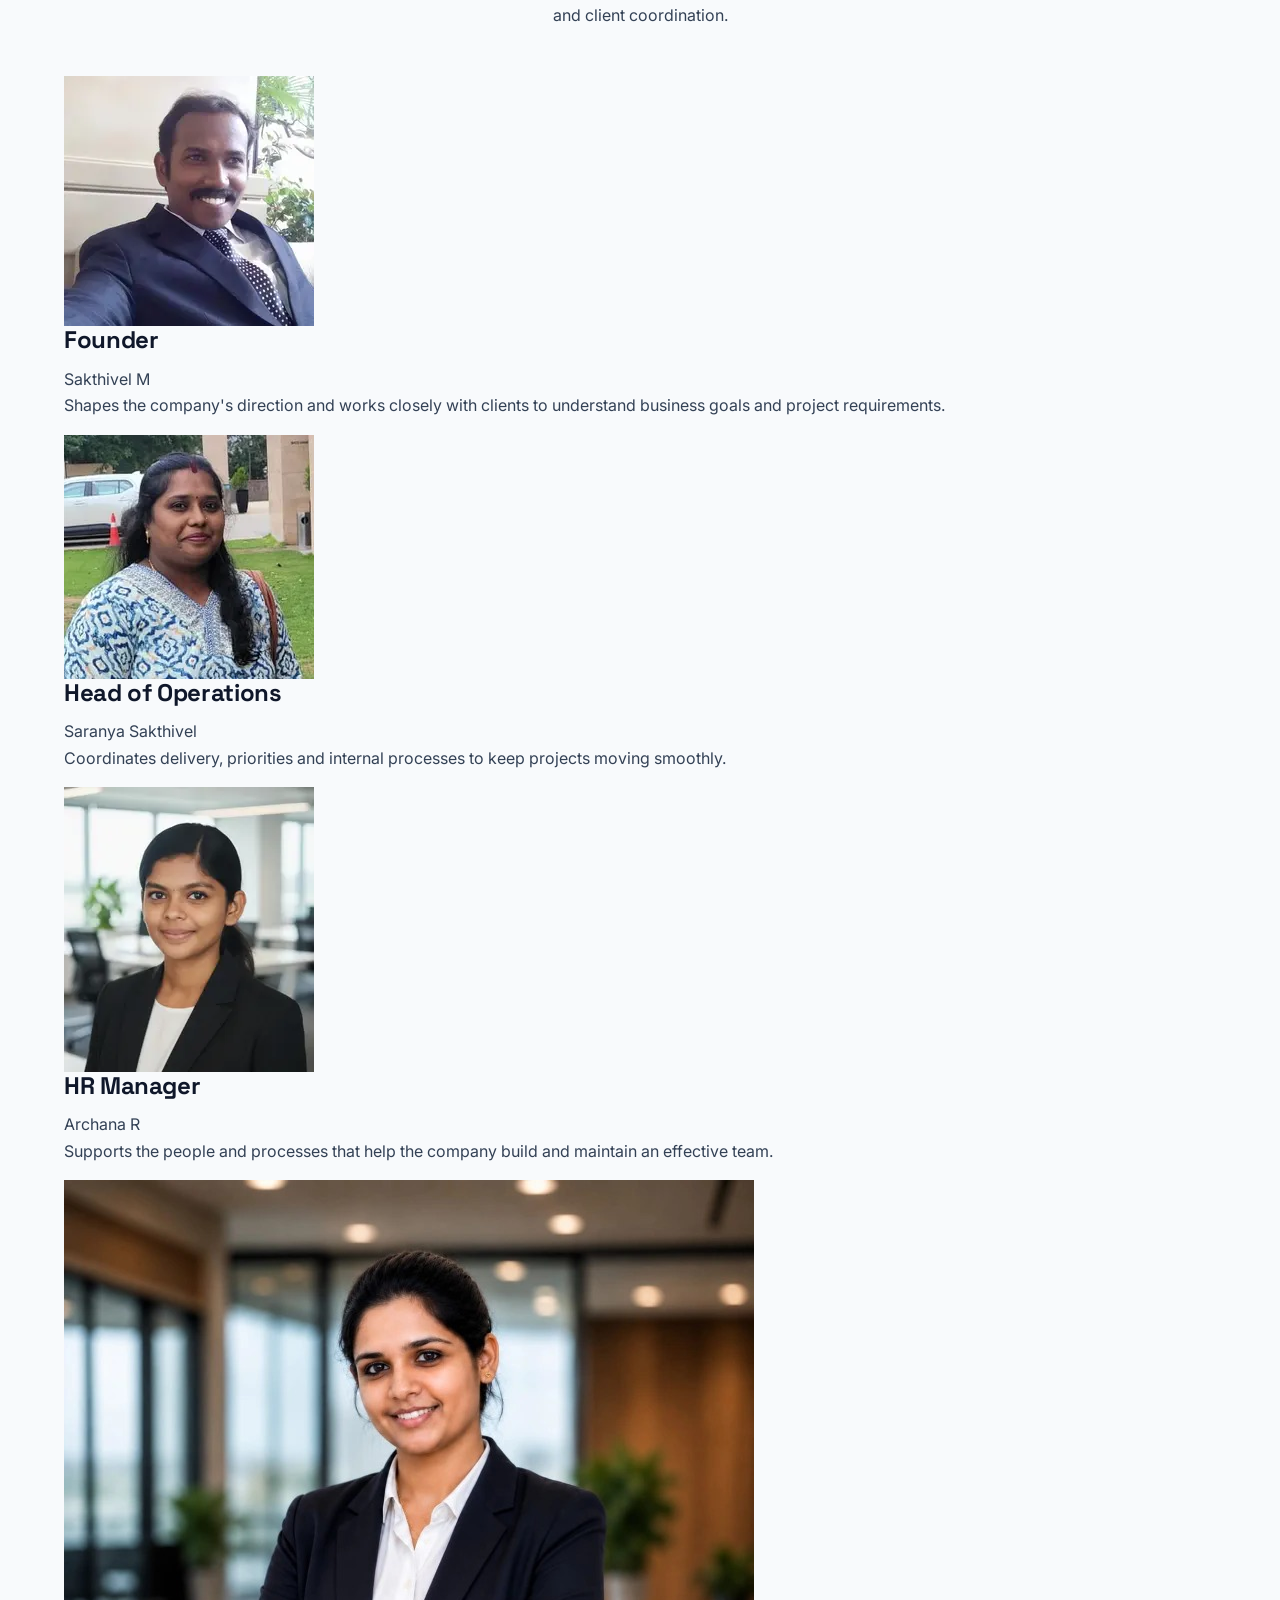
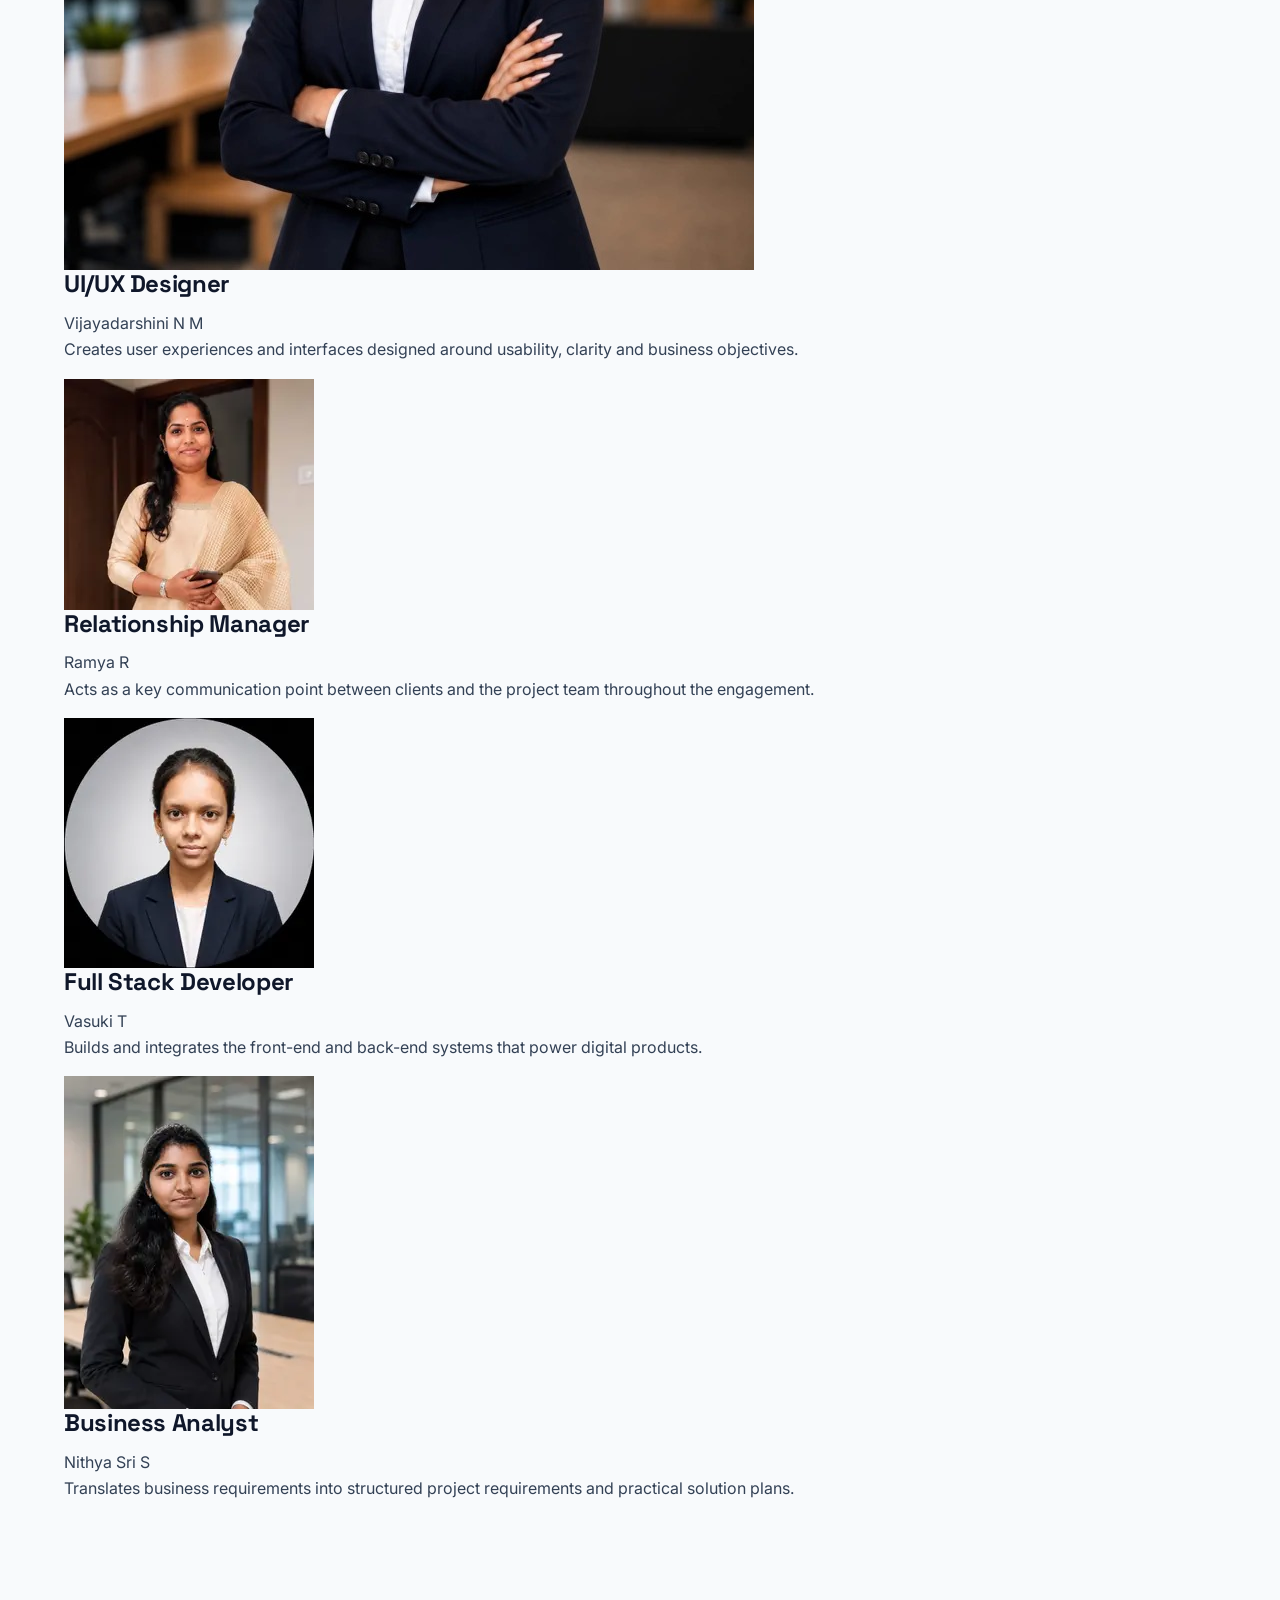
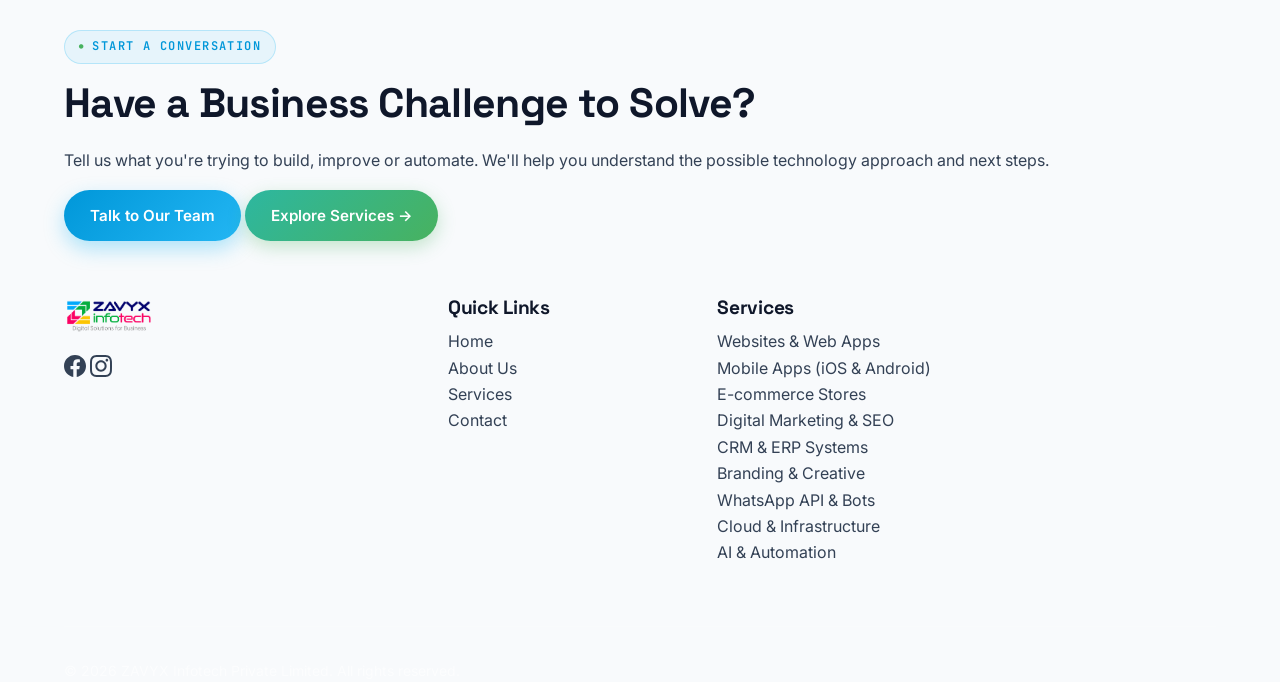
==== commit 700aeda4: "redesigned the website" ====
--- a/about.html
+++ b/about.html
@@ -16,7 +16,7 @@
   <link
     href="https://fonts.googleapis.com/css2?family=Space+Grotesk:wght@500;600;700&family=Inter:wght@400;500;600;700&family=JetBrains+Mono:wght@400;500;600&display=swap"
     rel="stylesheet">
-  <link rel="stylesheet" href="assets/css/style.css?v=8">
+  <link rel="stylesheet" href="assets/css/style.css?v=11">
 
   <!-- Structured Data -->
   <script type="application/ld+json">
--- a/assets/css/style.css
+++ b/assets/css/style.css
@@ -1,41 +1,55 @@
 /* =========================================================
-   ZAVYX INFOTECH — DESIGN SYSTEM
-   Display: Space Grotesk | Body: Inter | Mono/Console: JetBrains Mono
+   ZAVYX INFOTECH — MASTER DESIGN SYSTEM
+   Display: Space Grotesk | Body: Inter | Mono: JetBrains Mono
    ========================================================= */
 
 :root {
+  /* ZAVYX Brand Palette */
   --blue: #23B6F3;
-  --blue-dark: #0284C7;
+  --blue-dark: #0097D9;
   --green: #48B25F;
+  --green-teal: #2DB7A0;
   --pink: #D70E69;
   --yellow: #F5BF0F;
 
-  --navy-deep: #F8FAFC;
-  --navy: #FFFFFF;
-  --navy-soft: #F1F5F9;
-
-  --ink: #0F172A;
-  --ink-soft: #475569;
-  --paper: #F8FAFC;
-  --paper-dim: #F1F5F9;
-  --line: #E2E8F0;
-  --white: #FFFFFF;
-
-  --font-display: 'Space Grotesk', sans-serif;
-  --font-body: 'Inter', sans-serif;
+  /* Sophisticated Neutral Foundation */
+  --bg-navy-dark: #07111F;
+  --bg-navy-card: rgba(15, 23, 42, 0.75);
+  --bg-light: #F8FAFC;
+  --bg-card-light: #FFFFFF;
+
+  --text-heading: #0F172A;
+  --text-body: #334155;
+  --text-muted: #64748B;
+  --text-white: #FFFFFF;
+  --text-white-muted: rgba(255, 255, 255, 0.85);
+
+  --border-subtle: #E2E8F0;
+  --border-dark: rgba(255, 255, 255, 0.12);
+
+  /* Fonts */
+  --font-display: 'Space Grotesk', -apple-system, BlinkMacSystemFont, sans-serif;
+  --font-body: 'Inter', -apple-system, BlinkMacSystemFont, sans-serif;
   --font-mono: 'JetBrains Mono', monospace;
 
+  /* Spacing & Radii */
   --radius-sm: 10px;
   --radius-md: 16px;
-  --radius-lg: 26px;
-
-  --shadow-sm: 0 2px 10px rgba(15, 23, 41, 0.06);
-  --shadow-md: 0 12px 30px rgba(15, 23, 41, 0.10);
-  --shadow-lg: 0 24px 60px rgba(15, 23, 41, 0.16);
+  --radius-lg: 24px;
+  --radius-pill: 9999px;
+
+  /* Shadows & Elevations */
+  --shadow-sm: 0 2px 10px rgba(15, 23, 42, 0.04);
+  --shadow-md: 0 10px 30px rgba(15, 23, 42, 0.06);
+  --shadow-lg: 0 20px 50px rgba(15, 23, 42, 0.12);
+  --shadow-glow-cyan: 0 0 30px rgba(35, 182, 243, 0.3);
 
   --container: 1200px;
 }
 
+/* =========================================================
+   GLOBAL RESET & BASE STYLES
+   ========================================================= */
 *,
 *::before,
 *::after {
@@ -44,13 +58,13 @@
 
 html {
   scroll-behavior: smooth;
+  overflow-x: hidden;
 }
 
 @media (prefers-reduced-motion: reduce) {
   html {
     scroll-behavior: auto;
   }
-
   * {
     animation-duration: 0.001ms !important;
     animation-iteration-count: 1 !important;
@@ -64,15 +78,18 @@
 
 body {
   margin: 0;
+  padding: 0;
   font-family: var(--font-body);
-  color: var(--ink);
-  background: var(--paper);
-  line-height: 1.6;
+  color: var(--text-body);
+  background: var(--bg-light);
+  line-height: 1.65;
   -webkit-font-smoothing: antialiased;
+  overflow-x: hidden;
 }
 
 img {
   max-width: 100%;
+  height: auto;
   display: block;
 }
 
@@ -90,9 +107,11 @@
 button {
   font-family: inherit;
   cursor: pointer;
-}
-
-/* Lucide Icons Integration */
+  border: none;
+  background: none;
+}
+
+/* Lucide Icons */
 svg.lucide,
 [data-lucide] {
   display: inline-block;
@@ -112,41 +131,40 @@
   height: 24px;
 }
 
-.tech-chip svg.lucide,
-.tech-chip [data-lucide] {
-  width: 16px;
-  height: 16px;
-  margin-right: 6px;
-}
-
-h1,
-h2,
-h3,
+/* =========================================================
+   TYPOGRAPHY HIERARCHY
+   ========================================================= */
+h1, h2, h3, h4, h5, h6 {
+  font-family: var(--font-display);
+  color: var(--text-heading);
+  font-weight: 700;
+  line-height: 1.15;
+  margin: 0 0 0.5em 0;
+  letter-spacing: -0.015em;
+}
+
+h1 {
+  font-size: clamp(2.2rem, 4.5vw, 3.8rem);
+}
+
+h2 {
+  font-size: clamp(1.8rem, 3.2vw, 2.6rem);
+}
+
+h3 {
+  font-size: clamp(1.2rem, 2vw, 1.5rem);
+}
+
 h4 {
-  font-family: var(--font-display);
-  font-weight: 600;
-  line-height: 1.12;
-  margin: 0 0 .5em;
-  letter-spacing: -0.01em;
-}
-
-h1 {
-  font-size: clamp(2.4rem, 5vw, 4rem);
-}
-
-h2 {
-  font-size: clamp(1.9rem, 3.4vw, 2.8rem);
-}
-
-h3 {
-  font-size: clamp(1.25rem, 2vw, 1.5rem);
+  font-size: clamp(1.05rem, 1.5vw, 1.25rem);
 }
 
 p {
-  margin: 0 0 1em;
-  color: var(--ink-soft);
-}
-
+  margin: 0 0 1em 0;
+  color: var(--text-body);
+}
+
+/* Layout Utilities */
 .container {
   max-width: var(--container);
   margin: 0 auto;
@@ -154,49 +172,40 @@
 }
 
 .section {
-  padding: 96px 0;
+  padding: 80px 0;
 }
 
 .section-tight {
-  padding: 64px 0;
-}
-
-@media (max-width:768px) {
-  .section {
-    padding: 64px 0;
-  }
-
-  .section-tight {
-    padding: 44px 0;
-  }
-}
-
-/* -------- eyebrow / console labels -------- */
+  padding: 56px 0;
+}
+
+/* Console Eyebrow Badge */
 .eyebrow {
   display: inline-flex;
   align-items: center;
   gap: 8px;
   font-family: var(--font-mono);
-  font-size: .75rem;
-  letter-spacing: .14em;
+  font-size: 0.75rem;
+  letter-spacing: 0.12em;
   text-transform: uppercase;
+  font-weight: 600;
   color: var(--blue);
   background: rgba(35, 182, 243, 0.08);
   border: 1px solid rgba(35, 182, 243, 0.25);
   padding: 6px 14px;
-  border-radius: 999px;
-  margin-bottom: 18px;
+  border-radius: var(--radius-pill);
+  margin-bottom: 16px;
 }
 
 .eyebrow::before {
   content: "●";
-  font-size: .55em;
+  font-size: 0.6em;
   color: var(--green);
 }
 
 .section-head {
-  max-width: 640px;
-  margin: 0 0 48px;
+  max-width: 680px;
+  margin: 0 0 48px 0;
 }
 
 .section-head.center {
@@ -205,333 +214,218 @@
   text-align: center;
 }
 
-/* -------- buttons -------- */
+/* =========================================================
+   BUTTON SYSTEM (STRATEGIC BRAND COLORED ACCENTS)
+   ========================================================= */
 .btn {
   display: inline-flex;
   align-items: center;
   justify-content: center;
   gap: 8px;
-  padding: 14px 26px;
-  border-radius: 999px;
+  padding: 13px 26px;
+  border-radius: var(--radius-pill);
   font-weight: 600;
-  font-size: .95rem;
+  font-size: 0.95rem;
   border: 1px solid transparent;
-  transition: transform .18s ease, box-shadow .18s ease, background .18s ease, color .18s ease;
+  transition: transform 0.22s ease, box-shadow 0.22s ease, background 0.22s ease, color 0.22s ease;
   white-space: nowrap;
-}
-
+  text-align: center;
+}
+
+/* Primary Button: ZAVYX Cyan Gradient */
 .btn-primary,
-a.btn-primary {
-  background: linear-gradient(135deg, #23B6F3 0%, #D70E69 100%) !important;
-  color: #ffffff !important;
+a.btn-primary,
+button.btn-primary {
+  background: linear-gradient(135deg, var(--blue-dark) 0%, var(--blue) 100%) !important;
+  color: #FFFFFF !important;
   border: none !important;
-  box-shadow: 0 8px 22px rgba(35, 182, 243, .35);
+  box-shadow: 0 8px 20px rgba(35, 182, 243, 0.35) !important;
 }
 
 .btn-primary:hover,
-a.btn-primary:hover {
+a.btn-primary:hover,
+button.btn-primary:hover {
   transform: translateY(-2px);
-  background: linear-gradient(135deg, #0284C7 0%, #D70E69 100%) !important;
-  box-shadow: 0 12px 26px rgba(35, 182, 243, .45);
-}
-
+  background: linear-gradient(135deg, #0085C3 0%, var(--blue-dark) 100%) !important;
+  box-shadow: 0 12px 28px rgba(35, 182, 243, 0.45) !important;
+}
+
+/* Secondary Button: ZAVYX Teal/Green Gradient or Crisp Outline */
 .btn-outline,
 a.btn-outline,
-a.btn-outline:link,
-a.btn-outline:visited,
-button.btn-outline,
-.btn.btn-outline,
-a.btn.btn-outline,
-.nav-cta a.btn-outline,
-.hero-actions a.btn-outline {
-  background: linear-gradient(135deg, #48B25F 0%, #23B6F3 100%) !important;
-  color: #ffffff !important;
-  border: 1.5px solid #23B6F3 !important;
-  box-shadow: 0 4px 16px rgba(35, 182, 243, 0.25) !important;
+button.btn-outline {
+  background: linear-gradient(135deg, var(--green-teal) 0%, var(--green) 100%) !important;
+  color: #FFFFFF !important;
+  border: none !important;
+  box-shadow: 0 6px 18px rgba(72, 178, 95, 0.3) !important;
 }
 
 .btn-outline:hover,
 a.btn-outline:hover,
-button.btn-outline:hover,
-.btn.btn-outline:hover,
-a.btn.btn-outline:hover,
-.nav-cta a.btn-outline:hover,
-.hero-actions a.btn-outline:hover {
-  background: linear-gradient(135deg, #23B6F3 0%, #D70E69 100%) !important;
-  border-color: #D70E69 !important;
-  color: #ffffff !important;
-  box-shadow: 0 8px 22px rgba(215, 14, 105, 0.35) !important;
-  transform: translateY(-2px) !important;
-}
-
-.btn-ghost-light {
-  background: linear-gradient(135deg, #23B6F3 0%, #0284C7 100%) !important;
-  color: #ffffff !important;
-  border: 1px solid #23B6F3 !important;
-  box-shadow: 0 6px 18px rgba(35, 182, 243, 0.25) !important;
-}
-
-.btn-ghost-light:hover {
-  background: linear-gradient(135deg, #D70E69 0%, #F5BF0F 100%) !important;
-  color: #ffffff !important;
+button.btn-outline:hover {
   transform: translateY(-2px);
-}
-
-.btn-pink {
-  background: linear-gradient(135deg, #D70E69 0%, #F5BF0F 100%) !important;
-  color: #ffffff !important;
-  box-shadow: 0 8px 20px rgba(215, 14, 105, .35);
-}
-
-.btn-pink:hover {
-  transform: translateY(-2px);
-  background: linear-gradient(135deg, #D70E69 0%, #23B6F3 100%) !important;
-}
-
-.btn-block {
-  width: 100%;
-}
-
-/* =========================================================
-   NAVBAR
-   ========================================================= */
-/* Hide eyebrow badges globally across all pages */
-.eyebrow {
-  display: none !important;
-}
-
-/* =========================================================
-   NAVBAR (Transparent & Royal)
-   ========================================================= */
-.navbar {
-  position: absolute;
+  background: linear-gradient(135deg, #249A86 0%, #3B9A50 100%) !important;
+  box-shadow: 0 10px 24px rgba(72, 178, 95, 0.4) !important;
+}
+
+.contact-special-btn,
+a.contact-special-btn {
+  background: linear-gradient(135deg, #0F172A 0%, #1E293B 100%) !important;
+  color: #FFFFFF !important;
+  border: 1px solid rgba(255, 255, 255, 0.2) !important;
+  box-shadow: 0 6px 18px rgba(15, 23, 42, 0.25) !important;
+}
+
+.contact-special-btn:hover,
+a.contact-special-btn:hover {
+  background: linear-gradient(135deg, var(--blue-dark) 0%, var(--blue) 100%) !important;
+  border-color: transparent !important;
+  box-shadow: 0 8px 22px rgba(35, 182, 243, 0.4) !important;
+}
+
+/* =========================================================
+   PRELOADER
+   ========================================================= */
+body.preload-active {
+  overflow: hidden !important;
+}
+
+#zvx-preloader {
+  position: fixed;
   top: 0;
   left: 0;
-  width: 100%;
-  z-index: 1000;
-  background: transparent !important;
-  border-bottom: none !important;
-  box-shadow: none !important;
-  padding: 12px 0;
-}
-
+  width: 100vw;
+  height: 100vh;
+  background: var(--bg-navy-dark);
+  z-index: 99999;
+  display: flex;
+  flex-direction: column;
+  align-items: center;
+  justify-content: center;
+  transition: opacity 0.35s ease, visibility 0.35s ease;
+}
+
+#zvx-preloader.preload-fade-out {
+  opacity: 0;
+  visibility: hidden;
+  pointer-events: none;
+}
+
+.zvx-preloader-logo {
+  height: 48px;
+  width: auto;
+  max-width: 220px;
+  object-fit: contain;
+}
+
+.zvx-preloader-spinner {
+  width: 44px;
+  height: 44px;
+  border: 3px solid rgba(255, 255, 255, 0.1);
+  border-top-color: var(--blue);
+  border-radius: 50%;
+  animation: zvxSpin 0.8s linear infinite;
+  margin-top: 20px;
+}
+
+@keyframes zvxSpin {
+  100% { transform: rotate(360deg); }
+}
+
+/* =========================================================
+   NAVBAR (PREMIUM NAVIGATION BAR)
+   ========================================================= */
+.navbar {
+  position: fixed;
+  top: 0;
+  left: 0;
+  right: 0;
+  z-index: 2000;
+  padding: 16px 0;
+  transition: background 0.3s ease, padding 0.3s ease, border-color 0.3s ease, box-shadow 0.3s ease;
+  background: rgba(255, 255, 255, 0.92);
+  backdrop-filter: blur(12px);
+  border-bottom: 1px solid rgba(226, 232, 240, 0.8);
+}
+
+.navbar.scrolled {
+  padding: 10px 0;
+  background: rgba(255, 255, 255, 0.97);
+  box-shadow: 0 10px 30px rgba(15, 23, 42, 0.08);
+}
+
+.nav-container,
 .nav-inner {
-  display: flex;
-  align-items: center;
-  justify-content: flex-start;
-  gap: 32px;
-  padding: 8px 24px;
-  background: #DFE5EE !important;
-  border-radius: 8px;
-  box-shadow: 0 4px 20px rgba(0,0,0,0.08);
   max-width: var(--container);
-  margin: 16px auto 0;
-  transition: all 0.3s ease;
-}
-
-@media (max-width: 960px) {
-  .nav-inner {
-    margin: 0;
-    border-radius: 0;
-    width: 100%;
-    max-width: 100%;
-    padding: 12px 20px;
-    background: rgba(255, 255, 255, 0.95) !important;
-    box-shadow: 0 2px 10px rgba(0,0,0,0.05);
-  }
-}
-
-.brand {
-  display: inline-flex;
-  align-items: center;
-  gap: 12px;
-  padding: 0 !important;
-  background: transparent !important;
-  border-radius: 0 !important;
-  box-shadow: none !important;
-  border: none !important;
-  backdrop-filter: none !important;
-  -webkit-backdrop-filter: none !important;
-  transition: transform 0.22s ease, opacity 0.22s ease;
-}
-
-.brand:hover {
+  margin: 0 auto;
+  padding: 0 24px;
+  display: flex;
+  align-items: center;
+  justify-content: space-between;
+}
+
+.brand img,
+.logo img {
+  height: 38px;
+  width: auto;
+  max-height: 42px;
+  object-fit: contain;
+  transition: transform 0.2s ease;
+}
+
+.brand:hover img,
+.logo:hover img {
   transform: scale(1.03);
-  box-shadow: none !important;
-  opacity: 0.9;
-}
-
-.brand img {
-  height: 52px !important; /* HCL logo is small and neat */
-  max-height: 52px !important;
-  width: auto;
-  display: block;
-}
-
-@media (max-width: 960px) {
-  .brand img {
-    height: 85px !important;
-    max-height: 90px !important;
-  }
-}
-
-@media (max-width: 600px) {
-  .brand img {
-    height: 85px !important;
-    max-height: 90px !important;
-  }
-}
-
-@media (max-width: 480px) {
-  .brand {
-    padding: 0 !important;
-  }
-
-  .brand img {
-    height: 85px !important;
-    max-height: 90px !important;
-  }
+}
+
+.logo:hover img {
+  transform: scale(1.02);
 }
 
 .nav-links {
   display: flex;
   align-items: center;
-  gap: 16px;
-}
-
-.nav-links a,
-.nav-links li a,
-.nav-links>li>a {
-  padding: 8px 14px !important;
-  border-radius: 6px !important;
-  font-weight: 500 !important;
-  font-size: 0.94rem !important; /* Scaled down to match sleek reference style */
-  letter-spacing: 0em;
-  color: #1a1a1a !important;
-  background: transparent !important;
-  background-color: transparent !important;
-  border: none !important;
-  box-shadow: none !important;
-  backdrop-filter: none !important;
-  -webkit-backdrop-filter: none !important;
-  text-shadow: none !important;
-  transition: background 0.2s ease, color 0.2s ease;
-  display: inline-flex;
-  align-items: center;
-  gap: 4px;
-}
-
-.nav-links a:hover,
-.nav-links li a:hover,
-.nav-links>li>a:hover,
-.nav-links a.active,
-.nav-links li a.active,
-.nav-links>li>a.active {
-  background: #FFFFFF !important; /* Pops cleanly out of the grey-blue pill background */
-  background-color: #FFFFFF !important;
-  color: #1a1a1a !important;
-  border: none !important;
-  box-shadow: 0 2px 6px rgba(0, 0, 0, 0.04) !important;
-}
-
-/* Animated Underline for Desktop Nav removed to match HCLTech clean pill active state */
-.nav-links:not(.open)>li>a {
+  gap: 28px;
+}
+
+.nav-links > li > a {
   position: relative;
-}
-
-.nav-links:not(.open)>li>a::after {
-  display: none !important;
-}
-
-/* Navbar Sequential Letter Rotation on Hover */
+  font-weight: 500;
+  font-size: 0.95rem;
+  color: var(--text-heading);
+  padding: 8px 12px;
+  border-radius: var(--radius-sm);
+  transition: color 0.2s ease, background 0.2s ease;
+}
+
+.nav-links > li > a:hover,
+.nav-links > li > a.active {
+  color: var(--blue);
+}
+
+/* Sequential Hover Text Character Animation */
 .nav-char {
   display: inline-block;
-  transition: transform 0.22s cubic-bezier(0.34, 1.56, 0.64, 1);
-  transform-origin: center bottom;
-  will-change: transform;
-}
-
-.nav-links>li>a:hover .nav-char {
-  animation: navLetterRotate 0.38s ease-in-out forwards;
-}
-
-@keyframes navLetterRotate {
-  0% {
-    transform: rotate(0deg) translateY(0);
-  }
-
-  40% {
-    transform: rotate(10deg) translateY(-2px);
-  }
-
-  80% {
-    transform: rotate(-3deg) translateY(0);
-  }
-
-  100% {
-    transform: rotate(0deg) translateY(0);
-  }
-}
-
-/* Scrolled state navlinks */
-.navbar.scrolled .nav-links a,
-.navbar.scrolled .nav-links>li>a {
-  color: #0F172A !important;
-  background: transparent !important;
-  border: none !important;
-  text-shadow: none !important;
-  box-shadow: none !important;
-}
-
-.navbar.scrolled .nav-links a:hover,
-.navbar.scrolled .nav-links a.active,
-.navbar.scrolled .nav-links>li>a:hover,
-.navbar.scrolled .nav-links>li>a.active {
-  background: transparent !important;
-  color: #D70E69 !important;
-  border: none !important;
-  box-shadow: none !important;
-}
-
-/* Mobile Sidebar Close Button ('X') */
-.nav-close {
-  display: none;
-}
-
-.nav-links.open .nav-close {
-  display: none !important;
-  position: absolute;
-  top: 20px;
-  right: 20px;
-  width: 40px;
-  height: 40px;
-  border-radius: 50%;
-  background: #F1F5F9;
-  border: 1px solid #E2E8F0;
-  color: #0F172A;
-  font-size: 1.25rem;
-  font-weight: 700;
-  align-items: center;
-  justify-content: center;
-  cursor: pointer;
-  box-shadow: 0 4px 12px rgba(15, 23, 42, 0.08);
-  transition: background 0.2s ease, transform 0.2s ease, color 0.2s ease;
-  z-index: 2010;
-  line-height: 1;
-}
-
-.nav-links.open .nav-close:hover {
-  background: #E2E8F0;
-  color: #D70E69;
-  transform: scale(1.1) rotate(90deg);
-}
-
+  transition: transform 0.2s ease, color 0.2s ease;
+}
+
+.nav-links > li > a:hover .nav-char {
+  animation: navCharJump 0.35s ease forwards;
+}
+
+@keyframes navCharJump {
+  0% { transform: translateY(0); }
+  50% { transform: translateY(-3px); color: var(--blue); }
+  100% { transform: translateY(0); }
+}
+
+/* Desktop Mega Menu Dropdown */
 .nav-dropdown {
   position: relative;
 }
 
 .nav-dropdown-btn {
-  display: flex !important;
+  display: flex;
   align-items: center;
   gap: 6px;
 }
@@ -539,34 +433,33 @@
 .nav-dropdown-btn svg {
   width: 14px;
   height: 14px;
-  transition: transform .2s ease;
+  transition: transform 0.25s ease;
 }
 
 .nav-dropdown:hover .nav-dropdown-btn svg,
 .nav-dropdown.open .nav-dropdown-btn svg {
   transform: rotate(180deg);
-  color: #0284C7;
-}
-
-/* Desktop Mega Menu Dropdown */
+  color: var(--blue);
+}
+
 .mega {
   position: absolute;
   top: calc(100% + 14px);
   left: 50%;
   transform: translateX(-50%) translateY(10px);
-  width: 800px; /* Made larger as requested */
-  background: #DFE5EE; /* Match navbar theme */
-  border: 1px solid rgba(255, 255, 255, 0.6);
-  border-radius: 8px; /* Match navbar pill radius */
-  box-shadow: 0 12px 35px rgba(0, 0, 0, 0.1);
-  padding: 16px;
+  width: 840px;
+  background: #FFFFFF;
+  border: 1px solid var(--border-subtle);
+  border-radius: var(--radius-md);
+  box-shadow: var(--shadow-lg);
+  padding: 20px;
   display: grid;
-  grid-template-columns: 1fr 1fr;
-  gap: 6px;
+  grid-template-columns: repeat(3, 1fr);
+  gap: 10px;
   opacity: 0;
   visibility: hidden;
-  transition: opacity .22s cubic-bezier(0.16, 1, 0.3, 1), transform .22s cubic-bezier(0.16, 1, 0.3, 1);
-  z-index: 1200;
+  transition: opacity 0.25s ease, transform 0.25s ease, visibility 0.25s ease;
+  z-index: 2100;
 }
 
 .nav-dropdown:hover .mega,
@@ -576,423 +469,105 @@
   transform: translateX(-50%) translateY(0);
 }
 
-.mega.mega-sm {
-  width: 250px;
-  grid-template-columns: 1fr;
-}
-
 .mega a {
   display: flex;
   align-items: center;
-  gap: 8px;
-  padding: 11px 16px;
-  border-radius: 6px;
-  font-size: 0.94rem;
-  color: #1a1a1a;
-  font-weight: 500 !important;
-  background: transparent !important;
-  background-color: transparent !important;
-  box-shadow: none !important;
+  gap: 10px;
+  padding: 12px 14px;
+  border-radius: var(--radius-sm);
+  font-size: 0.92rem;
+  color: var(--text-heading);
+  font-weight: 500;
+  background: var(--bg-light);
+  border: 1px solid transparent;
   transition: all 0.2s ease;
 }
 
 .mega a:hover {
-  background: #FFFFFF !important; /* White pill hover to match navbar */
-  background-color: #FFFFFF !important;
-  box-shadow: 0 2px 6px rgba(0, 0, 0, 0.04) !important;
-  color: #1a1a1a !important;
-  transform: translateX(3px);
-}
-
-.mega .dot {
-  display: none !important; /* Hide colored bullets entirely */
-}
-
-/* Contact Button Special Gradient Glow styling */
-.contact-special-btn {
-  background: linear-gradient(135deg, #0f172a, #1e3a8a) !important; /* Navy blue minimal gradient */
-  background-color: #0f172a !important;
-  color: #FFFFFF !important;
-  border-radius: 6px !important;
-  box-shadow: none !important;
-  transition: all 0.3s ease !important;
-}
-.contact-special-btn:hover {
-  background: linear-gradient(135deg, #0f172a, #2563eb) !important;
-  color: #FFFFFF !important;
-  box-shadow: 0 0 15px rgba(37, 99, 235, 0.6) !important; /* Glow animation hover view */
-  transform: translateY(-2px);
-}
-
-/* Hide "All Services Overview" option in Desktop view only */
-.mega-all-services {
-  display: none !important;
-}
-
-@media (max-width: 960px) {
-  .mega-all-services {
-    display: flex !important;
-  }
-}
-
-.nav-cta {
-  display: flex;
-  align-items: center;
-  gap: 10px;
-  margin-left: auto; /* Pushes the CTA buttons to the far right inside the flex-start container */
-}
-
+  background: #FFFFFF;
+  border-color: var(--blue);
+  color: var(--blue);
+  box-shadow: var(--shadow-sm);
+  transform: translateY(-1px);
+}
+
+/* Mobile Nav Toggle */
 .nav-toggle {
   display: none;
   flex-direction: column;
-  align-items: center;
-  justify-content: center;
-  gap: 5px;
-  background: #FFFFFF !important;
-  width: 46px !important;
-  height: 46px !important;
-  min-width: 46px !important;
-  min-height: 46px !important;
-  border-radius: 10px;
-  border: none !important;
-  box-shadow: 0 4px 16px rgba(15, 23, 42, 0.10) !important;
-  padding: 0;
+  justify-content: space-between;
+  width: 28px;
+  height: 20px;
+  background: transparent;
+  border: none;
   cursor: pointer;
-  transition: transform 0.2s ease, box-shadow 0.2s ease;
-}
-
-.nav-toggle:hover {
-  transform: scale(1.06) !important;
-  box-shadow: 0 6px 20px rgba(15, 23, 42, 0.18) !important;
+  z-index: 2200;
 }
 
 .nav-toggle span {
-  width: 22px !important;
-  height: 2.5px !important;
-  border-radius: 4px !important;
-  display: block;
-  transition: transform 0.3s cubic-bezier(0.16, 1, 0.3, 1), opacity 0.3s ease, background 0.3s ease !important;
-}
-
-.nav-toggle span:nth-child(1) {
-  background: #23B6F3 !important;
-}
-
-.nav-toggle span:nth-child(2) {
-  background: #D70E69 !important;
-}
-
-.nav-toggle span:nth-child(3) {
-  background: #48B25F !important;
-}
-
-/* Transformed Close (X) Icon when Nav is Open */
-.nav-toggle.open span:nth-child(1),
-.nav-toggle.active span:nth-child(1) {
-  transform: translateY(7.5px) rotate(45deg) !important;
-  background: #D70E69 !important;
-}
-
-.nav-toggle.open span:nth-child(2),
-.nav-toggle.active span:nth-child(2) {
-  opacity: 0 !important;
-  transform: scaleX(0) !important;
-}
-
-.nav-toggle.open span:nth-child(3),
-.nav-toggle.active span:nth-child(3) {
-  transform: translateY(-7.5px) rotate(-45deg) !important;
-  background: #D70E69 !important;
-}
-
-/* Sticky Navbar Scrolled State (Transparent Glassmorphism) */
-.navbar.scrolled {
-  position: fixed;
-  top: 0;
-  left: 0;
   width: 100%;
-  background: rgba(255, 255, 255, 0.45) !important;
-  backdrop-filter: blur(20px);
-  -webkit-backdrop-filter: blur(20px);
-  border-bottom: 1px solid rgba(255, 255, 255, 0.4) !important;
-  box-shadow: 0 4px 24px rgba(15, 23, 42, 0.05);
-  padding: 8px 0;
-  animation: navSlideDown 0.3s cubic-bezier(0.16, 1, 0.3, 1);
-}
-
-@keyframes navSlideDown {
-  from {
-    transform: translateY(-100%);
-  }
-
-  to {
-    transform: translateY(0);
-  }
-}
-
-/* Scrolled Navbar Collapsed State on Mobile & Tablet */
-@media (max-width: 960px) {
-  .navbar.scrolled .nav-links:not(.open) {
-    display: none !important;
-  }
-
-  .navbar.scrolled .nav-toggle {
-    display: flex !important;
-  }
-}
-
-/* Global Nav Links Flyout Drawer when Open */
-.nav-links {
-  transition: transform 0.28s cubic-bezier(0.16, 1, 0.3, 1), opacity 0.2s ease;
-}
-
-.nav-links.open {
-  display: flex !important;
-  position: absolute !important;
-  inset: auto !important;
-  top: 70px !important;
-  left: 0 !important;
-  width: 100% !important;
-  height: auto !important;
-  max-height: calc(100vh - 70px) !important;
-  background: rgba(255, 255, 255, 0.95) !important;
-  /* Glassmorphism */
-  flex-direction: column !important;
-  align-items: stretch !important;
-  padding: 12px 16px 20px 16px !important;
-  justify-content: flex-start !important;
-  box-shadow: 0 16px 45px rgba(15, 23, 42, 0.18) !important;
-  transform: none !important;
-  z-index: 2000 !important;
-  gap: 4px !important;
-  overflow-y: auto !important;
-  backdrop-filter: blur(24px) !important;
-  -webkit-backdrop-filter: blur(24px) !important;
-  border-bottom-left-radius: 24px !important;
-  border-bottom-right-radius: 24px !important;
-  border-bottom: 2px solid rgba(35, 182, 243, 0.2) !important;
-}
-
-.nav-close,
-.nav-links .nav-close,
-.nav-links.open .nav-close {
-  display: none !important;
-  visibility: hidden !important;
-  opacity: 0 !important;
-  pointer-events: none !important;
-  width: 0 !important;
-  height: 0 !important;
-}
-
-.nav-char {
-  display: inline !important;
-  margin: 0 !important;
-  padding: 0 !important;
-  letter-spacing: normal !important;
-  word-spacing: normal !important;
-}
-
-.nav-text-wrapper {
-  display: inline-flex !important;
-  align-items: center !important;
-}
-
-.nav-links.open>li>a {
-  display: block !important;
-  font-size: 1rem !important;
-  font-weight: 500 !important;
-  padding: 10px 16px !important;
-  border-radius: 6px !important;
-  color: #1a1a1a !important;
-  letter-spacing: normal !important;
-  word-spacing: normal !important;
-  transition: all 0.2s ease !important;
-}
-
-.nav-links.open>li>a:not(.mobile-call-now-btn):hover,
-.nav-links.open>li>a:not(.mobile-call-now-btn):active {
-  background: #F3F4F6 !important;
-  color: #1a1a1a !important;
-}
-
-/* Sidebar Dropdown Accordion inside Navigation Drawer (.nav-links.open) */
-.nav-links.open .nav-services {
-  width: 100% !important;
-  display: flex !important;
-  flex-direction: column !important;
-}
-
-.nav-links.open .nav-services-btn {
-  display: flex !important;
-  justify-content: space-between !important;
-  align-items: center !important;
-  width: 100% !important;
-}
-
-.nav-links.open .mega {
-  position: static !important;
-  transform: none !important;
-  width: 100% !important;
-  max-width: 100% !important;
-  grid-template-columns: 1fr !important;
-  gap: 4px !important;
-  background: transparent !important;
-  border: none !important;
-  border-radius: 0 !important;
-  padding: 0 0 0 16px !important;
-  margin: 6px 0 10px 0 !important;
-  box-shadow: none !important;
-  display: none;
-  opacity: 1 !important;
-  visibility: visible !important;
-}
-
-.nav-links.open .nav-services.open .mega,
-.nav-services.open .mega {
-  display: flex !important;
-  flex-direction: column !important;
-  opacity: 1 !important;
-  visibility: visible !important;
-  animation: megaAccordionExpand 0.25s ease-out forwards;
-}
-
-@keyframes megaAccordionExpand {
-  from {
-    opacity: 0;
-    transform: translateY(-6px);
-  }
-
-  to {
-    opacity: 1;
-    transform: translateY(0);
-  }
-}
-
-.nav-links.open .mega a {
-  padding: 6px 12px !important;
-  font-size: 0.78rem !important;
-  color: #0F172A !important;
-  font-weight: 400 !important;
-  background: transparent !important;
-  background-color: transparent !important;
-  box-shadow: none !important;
-  border-radius: 6px !important;
-  display: flex !important;
-  align-items: flex-start !important;
-  gap: 8px !important;
-  line-height: 1.2 !important;
-  flex-wrap: nowrap !important;
-}
-
-@media (max-width: 960px) {
-  .nav-links:not(.open) {
-    display: none !important;
-  }
-
-  .nav-toggle {
-    display: flex !important;
-  }
-
-  .nav-cta .btn-outline {
-    display: none;
-  }
-}
-
-.nav-links.open .mega a:hover,
-.nav-links.open .mega a:active {
-  background: transparent !important;
-  background-color: transparent !important;
-  color: #0284C7 !important;
-  box-shadow: none !important;
-}
-
-.mobile-call-now {
-  display: none !important;
-}
-
-.nav-links.open>li>a.mobile-call-now-btn,
-.mobile-call-now-btn {
-  display: flex !important;
-  justify-content: center !important;
-  align-items: center !important;
-  text-align: center !important;
-  padding: 8px !important;
-  font-size: 0.85rem !important;
-  border-radius: 12px !important;
-  background: #23B6F3 !important;
-  color: #FFFFFF !important;
-  width: 85% !important;
-  margin: 0 auto !important;
-  box-shadow: 0 4px 15px rgba(215, 14, 105, 0.25) !important;
-  font-weight: 600 !important;
-}
-
-.nav-links.open>li>a.mobile-call-now-btn:hover,
-.mobile-call-now-btn:hover {
-  box-shadow: 0 6px 20px rgba(215, 14, 105, 0.35) !important;
-  transform: translateY(-2px) !important;
-}
-
-@media (max-width: 960px) {
-  .nav-links.open .mobile-call-now {
-    display: block !important;
-    margin-top: auto !important;
-    margin-bottom: 20px !important;
-  }
-}
-
-@keyframes megaAccordionExpand {
-  from {
-    opacity: 0;
-    transform: translateY(-8px);
-  }
-
-  to {
-    opacity: 1;
-    transform: translateY(0);
-  }
-}
-
-/* =========================================================
-   HERO SECTIONS (Full Height 100vh & High Contrast)
+  height: 2.5px;
+  background: var(--text-heading);
+  border-radius: 2px;
+  transition: all 0.3s ease;
+}
+
+.nav-toggle.open span:nth-child(1) {
+  transform: translateY(8.5px) rotate(45deg);
+}
+
+.nav-toggle.open span:nth-child(2) {
+  opacity: 0;
+}
+
+.nav-toggle.open span:nth-child(3) {
+  transform: translateY(-8.5px) rotate(-45deg);
+}
+
+/* =========================================================
+   HERO SECTIONS (DARK THEME WITH HIGH-CONTRAST TYPOGRAPHY)
    ========================================================= */
 .hero,
 .svc-hero {
-  min-height: 100vh;
-  min-height: 100dvh;
-  width: 100%;
-  display: flex;
-  align-items: center;
-  justify-content: center;
   position: relative;
-  box-sizing: border-box;
-  padding: 150px 0 60px 0;
+  background-color: var(--bg-navy-dark);
+  background-size: cover;
+  background-position: center;
+  color: var(--text-white);
+  padding: 140px 0 90px 0;
   overflow: hidden;
-  color: #FFFFFF !important;
-}
-
-.hero,
-.svc-hero,
+}
+
+.hero::before,
+.svc-hero::before {
+  content: "";
+  position: absolute;
+  inset: 0;
+  background: radial-gradient(circle at 20% 30%, rgba(35, 182, 243, 0.15) 0%, transparent 50%),
+              radial-gradient(circle at 80% 70%, rgba(215, 14, 105, 0.10) 0%, transparent 50%);
+  pointer-events: none;
+}
+
 .hero h1,
 .svc-hero h1,
-.hero h2,
-.svc-hero h2,
-.hero h3,
-.svc-hero h3,
+html body .hero h1,
+html body .svc-hero h1 {
+  color: var(--text-white) !important;
+  margin-bottom: 20px;
+  font-size: clamp(2.3rem, 4.8vw, 4rem);
+}
+
 .hero p,
 .svc-hero p,
-.hero-lead,
-.hero .breadcrumb,
-.svc-hero .breadcrumb,
-.hero .breadcrumb a,
-.svc-hero .breadcrumb a {
-  color: #FFFFFF !important;
-}
-
-.hero p,
-.svc-hero p,
-.hero-lead {
-  color: rgba(255, 255, 255, 0.92) !important;
+.hero .hero-lead,
+.svc-hero .hero-lead,
+html body .hero p,
+html body .svc-hero p {
+  color: var(--text-white-muted) !important;
+  font-size: clamp(1.05rem, 1.8vw, 1.25rem);
+  max-width: 720px;
+  line-height: 1.65;
+  margin-bottom: 32px;
 }
 
 .hero .breadcrumb,
@@ -1000,6001 +575,612 @@
 .hero .breadcrumb a,
 .svc-hero .breadcrumb a {
   color: rgba(255, 255, 255, 0.85) !important;
-}
-
-.hero::before,
-.svc-hero::before {
-  content: "";
-  position: absolute;
-  inset: 0;
-  background: radial-gradient(circle at 80% 20%, rgba(35, 182, 243, 0.25) 0%, transparent 60%),
-    radial-gradient(circle at 20% 80%, rgba(215, 14, 105, 0.25) 0%, transparent 60%);
-  z-index: 1;
-  pointer-events: none;
-}
-
-.hero .container,
-.svc-hero .container {
-  position: relative;
-  z-index: 2;
-  width: 100%;
-}
-
-.hero.hero-home {
-  background: linear-gradient(135deg, rgba(15, 23, 42, 0.90) 0%, rgba(11, 25, 44, 0.84) 45%, rgba(35, 182, 243, 0.35) 78%, rgba(215, 14, 105, 0.28) 100%),
-    url('../images/hero_bg_home.png') center center/cover no-repeat,
-    #0B192C !important;
-  color: #FFFFFF !important;
-}
-
-.hero.hero-home::before,
-.hero.hero-about::before,
-.hero.hero-services::before,
-.hero.hero-contact::before {
-  display: none !important;
-}
-
-.hero.hero-about {
-  background: linear-gradient(135deg, rgba(15, 23, 42, 0.90) 0%, rgba(11, 25, 44, 0.84) 45%, rgba(35, 182, 243, 0.35) 78%, rgba(215, 14, 105, 0.28) 100%),
-    url('../images/hero_bg_about.png') center center/cover no-repeat,
-    #0B192C !important;
-  color: #FFFFFF !important;
-}
-
-.hero.hero-services {
-  background: linear-gradient(135deg, rgba(15, 23, 42, 0.90) 0%, rgba(11, 25, 44, 0.84) 45%, rgba(35, 182, 243, 0.35) 78%, rgba(215, 14, 105, 0.28) 100%),
-    url('../images/hero_bg_services.png') center center/cover no-repeat,
-    #0B192C !important;
-  color: #FFFFFF !important;
-}
-
-.hero.hero-contact {
-  background: linear-gradient(135deg, rgba(15, 23, 42, 0.90) 0%, rgba(11, 25, 44, 0.84) 45%, rgba(35, 182, 243, 0.35) 78%, rgba(215, 14, 105, 0.28) 100%),
-    url('../images/hero_bg_contact.png') center center/cover no-repeat,
-    #0B192C !important;
-  color: #FFFFFF !important;
-}
-
-.svc-hero {
-  background: linear-gradient(135deg, rgba(15, 23, 42, 0.90) 0%, rgba(11, 25, 44, 0.84) 45%, rgba(35, 182, 243, 0.35) 78%, rgba(215, 14, 105, 0.28) 100%),
-    #0B192C !important;
-  color: #FFFFFF !important;
-  min-height: 100vh !important;
-  min-height: 100dvh !important;
-  padding: 140px 0 60px 0;
-  display: flex;
-  align-items: center;
-  position: relative;
-  width: 100%;
-  box-sizing: border-box;
-}
-
-.svc-hero::before {
-  display: none !important;
-}
-
-@media (max-width: 768px) {
-  .hero-actions {
-    display: flex !important;
-    flex-direction: row !important;
-    flex-wrap: nowrap !important;
-    gap: 10px !important;
-    width: 100%;
-  }
-
-  .hero-actions .btn {
-    flex: 1 1 0;
-    min-width: 0;
-    padding: 12px 10px !important;
-    font-size: 0.85rem;
-    white-space: nowrap;
-    justify-content: center;
-  }
-
-  .hero-actions .btn i {
-    width: 16px;
-    height: 16px;
-  }
-}
-
-/* Service Specific Hero Background Images in Company Logo Color Theme */
-.svc-hero.hero-websites-web-apps {
-  background: linear-gradient(135deg, rgba(15, 23, 42, 0.90) 0%, rgba(11, 25, 44, 0.84) 45%, rgba(35, 182, 243, 0.35) 78%, rgba(215, 14, 105, 0.28) 100%),
-    url('../images/Websites_Web_apps_service_background.png') center center/cover no-repeat,
-    #0B192C !important;
-}
-
-.svc-hero.hero-ecommerce-stores {
-  background: linear-gradient(135deg, rgba(15, 23, 42, 0.90) 0%, rgba(11, 25, 44, 0.84) 45%, rgba(35, 182, 243, 0.35) 78%, rgba(215, 14, 105, 0.28) 100%),
-    url('../images/E_commerce_Stores_Service_background.png') center center/cover no-repeat,
-    #0B192C !important;
-}
-
-.svc-hero.hero-crm-erp-systems {
-  background: linear-gradient(135deg, rgba(15, 23, 42, 0.90) 0%, rgba(11, 25, 44, 0.84) 45%, rgba(35, 182, 243, 0.35) 78%, rgba(215, 14, 105, 0.28) 100%),
-    url('../images/CRM_ERM_service_background.png') center center/cover no-repeat,
-    #0B192C !important;
-}
-
-.svc-hero.hero-ai-automation {
-  background: linear-gradient(135deg, rgba(15, 23, 42, 0.90) 0%, rgba(11, 25, 44, 0.84) 45%, rgba(35, 182, 243, 0.35) 78%, rgba(215, 14, 105, 0.28) 100%),
-    url('../images/Ai_Automation_service_background.png') center center/cover no-repeat,
-    #0B192C !important;
-}
-
-.svc-hero.hero-branding-creative {
-  background: linear-gradient(135deg, rgba(15, 23, 42, 0.90) 0%, rgba(11, 25, 44, 0.84) 45%, rgba(35, 182, 243, 0.35) 78%, rgba(215, 14, 105, 0.28) 100%),
-    url('../images/Branding_creative_service_background.png') center center/cover no-repeat,
-    #0B192C !important;
-}
-
-.svc-hero.hero-digital-marketing-seo {
-  background: linear-gradient(135deg, rgba(15, 23, 42, 0.90) 0%, rgba(11, 25, 44, 0.84) 45%, rgba(35, 182, 243, 0.35) 78%, rgba(215, 14, 105, 0.28) 100%),
-    url('../images/Digital_marketing_SEO_service_background.png') center center/cover no-repeat,
-    #0B192C !important;
-}
-
-.svc-hero.hero-cloud-infrastructure {
-  background: linear-gradient(135deg, rgba(15, 23, 42, 0.90) 0%, rgba(11, 25, 44, 0.84) 45%, rgba(35, 182, 243, 0.35) 78%, rgba(215, 14, 105, 0.28) 100%),
-    url('../images/Cloud_Infrastructure_service_background.png') center center/cover no-repeat,
-    #0B192C !important;
-}
-
-.svc-hero.hero-mobile-apps {
-  background: linear-gradient(135deg, rgba(15, 23, 42, 0.90) 0%, rgba(11, 25, 44, 0.84) 45%, rgba(35, 182, 243, 0.35) 78%, rgba(215, 14, 105, 0.28) 100%),
-    url('../images/hero_collaboration_tech_bg.png') center center/cover no-repeat,
-    #0B192C !important;
-}
-
-.svc-hero.hero-whatsapp-api-bots {
-  background: linear-gradient(135deg, rgba(15, 23, 42, 0.90) 0%, rgba(11, 25, 44, 0.84) 45%, rgba(35, 182, 243, 0.35) 78%, rgba(215, 14, 105, 0.28) 100%),
-    url('../images/bg_3d_challenge_solution.png') center center/cover no-repeat,
-    #0B192C !important;
-}
-
-
-/* Service Hero 2-Column Layout & Visual Card */
-.svc-hero-grid {
-  display: grid;
-  grid-template-columns: 1.05fr 0.95fr;
-  gap: 56px;
-  align-items: center;
-}
-
-.svc-hero-content {
-  max-width: 640px;
-}
-
-.svc-hero-visual {
-  position: relative;
-  display: flex;
-  justify-content: center;
-  align-items: center;
-}
-
-.svc-hero-glow {
-  position: absolute;
-  inset: -20px;
-  background: radial-gradient(circle, rgba(35, 182, 243, 0.22) 0%, rgba(215, 14, 105, 0.15) 55%, transparent 75%);
-  filter: blur(40px);
-  pointer-events: none;
-  z-index: 1;
-}
-
-.svc-hero-card {
-  position: relative;
-  z-index: 2;
-  width: 100%;
-  border-radius: 24px;
-  background: rgba(255, 255, 255, 0.85);
-  backdrop-filter: blur(16px);
-  -webkit-backdrop-filter: blur(16px);
-  border: 1.5px solid rgba(226, 232, 240, 0.9);
-  box-shadow: 0 20px 45px rgba(15, 23, 42, 0.08);
-  padding: 16px;
-  overflow: hidden;
-  transition: transform 0.35s cubic-bezier(0.16, 1, 0.3, 1), box-shadow 0.35s ease;
-}
-
-.svc-hero-card:hover {
-  transform: translateY(-6px) scale(1.01);
-  box-shadow: 0 28px 65px rgba(35, 182, 243, 0.18);
-}
-
-.svc-hero-img {
-  width: 100%;
-  height: auto;
-  max-height: 420px;
-  object-fit: contain;
-  border-radius: 16px;
-  display: block;
-}
-
-@media (max-width: 960px) {
-  .svc-hero {
-    padding: 110px 0 50px 0;
-  }
-
-  .svc-hero-grid {
-    grid-template-columns: 1fr;
-    gap: 36px;
-  }
-
-  .svc-hero-content {
-    max-width: 100%;
-  }
-
-  .svc-hero-card {
-    max-width: 540px;
-    margin: 0 auto;
-    padding: 12px;
-  }
-
-  .svc-hero-img {
-    max-height: 320px;
-  }
-}
-
-.hero h1,
-.svc-hero h1 {
-  font-size: clamp(2.5rem, 5.5vw, 4.2rem);
-  font-weight: 700;
-  line-height: 1.15;
-  color: #FFFFFF !important;
-  text-shadow: none;
-  margin-bottom: 24px;
-}
-
-.hero.hero-home h1,
-.hero.hero-about h1,
-.hero.hero-services h1,
-.hero.hero-contact h1,
-.svc-hero h1 {
-  color: #FFFFFF !important;
-  text-shadow: none !important;
-}
-
-.hero p,
-.hero .hero-lead,
-.svc-hero p {
-  font-size: clamp(1.05rem, 2vw, 1.25rem);
-  line-height: 1.6;
-  color: rgba(255, 255, 255, 0.95) !important;
-  text-shadow: none !important;
-  max-width: 680px;
-  margin-bottom: 36px;
-}
-
+  font-size: 0.88rem;
+  margin-bottom: 16px;
+}
+
+/* Solid Vibrant Brand Color Highlights */
 .logo-gradient-text,
-.hero h1 span.logo-gradient-text,
-.svc-hero h1 span.logo-gradient-text {
-  color: #23B6F3 !important;
-  -webkit-text-fill-color: #23B6F3 !important;
-  display: inline-block;
-}
-
-.hero.hero-home .hero-meta,
-.hero.hero-home .hero-meta b {
-  color: #64748B;
-}
-
-.hero.hero-home .hero-meta b {
-  color: #0F172A;
-}
-
-.hero-grid {
-  display: grid;
-  grid-template-columns: 1.05fr 0.95fr;
-  gap: 56px;
-  align-items: center;
-}
-
-/* IT Tech Building Visual Frame */
-.hero-tech-building-wrapper {
-  position: relative;
-  display: flex;
-  justify-content: center;
-  align-items: center;
-}
-
-.hero-tech-glow {
-  position: absolute;
-  inset: -30px;
-  background: radial-gradient(circle, rgba(35, 182, 243, 0.25) 0%, rgba(215, 14, 105, 0.18) 50%, transparent 75%);
-  filter: blur(45px);
-  pointer-events: none;
-  z-index: 1;
-}
-
-.hero-tech-img {
-  position: relative;
-  z-index: 2;
-  width: 100%;
-  max-width: 540px;
-  height: auto;
-  border-radius: 24px;
-  box-shadow: 0 20px 50px rgba(35, 182, 243, 0.18);
-  border: 1px solid rgba(226, 232, 240, 0.9);
-  mix-blend-mode: normal;
-  transition: transform 0.35s ease, box-shadow 0.35s ease;
-}
-
-.hero-tech-img:hover {
-  transform: translateY(-8px) scale(1.02);
-  box-shadow: 0 25px 70px rgba(15, 23, 42, 0.15), 0 0 40px rgba(35, 182, 243, 0.25);
-}
-
-.tech-badge {
-  position: absolute;
-  z-index: 3;
-  padding: 8px 18px;
-  border-radius: 999px;
-  background: rgba(255, 255, 255, 0.95);
-  backdrop-filter: blur(14px);
-  border: 1px solid rgba(226, 232, 240, 0.9);
-  color: #0F172A;
-  font-family: var(--font-mono);
-  font-size: 0.78rem;
-  font-weight: 600;
-  display: flex;
-  align-items: center;
-  gap: 8px;
-  box-shadow: 0 10px 30px rgba(15, 23, 42, 0.08);
-}
-
-.tech-badge .dot {
-  width: 8px;
-  height: 8px;
-  border-radius: 50%;
-  background: #23B6F3;
-  box-shadow: 0 0 10px #23B6F3;
-}
-
-.tech-badge.badge-1 {
-  top: 8%;
-  left: -15px;
-}
-
-.tech-badge.badge-2 {
-  bottom: 10%;
-  right: -15px;
-}
-
-/* Hero Button Custom Hover Effects */
-.hero-actions .btn-primary,
-.btn-primary {
-  background: linear-gradient(135deg, #23B6F3 0%, #0284C7 100%) !important;
-  color: #ffffff !important;
-  border: 2px solid transparent !important;
-  box-shadow: 0 6px 20px rgba(35, 182, 243, 0.3) !important;
-  transition: all 0.3s cubic-bezier(0.16, 1, 0.3, 1) !important;
-}
-
-.hero-actions .btn-primary:hover,
-.btn-primary:hover {
-  box-shadow: 0 10px 28px rgba(35, 182, 243, 0.45) !important;
-  transform: translateY(-3px) scale(1.02) !important;
-}
-
-.hero-actions .btn-outline,
-.btn-outline {
-  background: #FFFFFF !important;
-  color: #0F172A !important;
-  border: 2px solid #CBD5E1 !important;
-  box-shadow: 0 4px 14px rgba(0, 0, 0, 0.05) !important;
-  transition: all 0.3s cubic-bezier(0.16, 1, 0.3, 1) !important;
-}
-
-.hero-actions .btn-outline:hover,
-.btn-outline:hover {
-  background: #0F172A !important;
-  border-color: #0F172A !important;
-  color: #FFFFFF !important;
-  box-shadow: 0 10px 25px rgba(15, 23, 42, 0.2) !important;
-  transform: translateY(-3px) scale(1.02) !important;
-}
-
-/* console panel — signature element */
-.console {
-  background: var(--navy-deep);
-  border-radius: var(--radius-lg);
-  padding: 22px;
-  box-shadow: var(--shadow-lg);
-  position: relative;
-  border: 1px solid rgba(255, 255, 255, .06);
-}
-
-.console-bar {
-  display: flex;
-  align-items: center;
-  justify-content: space-between;
-  padding-bottom: 14px;
-  margin-bottom: 14px;
-  border-bottom: 1px solid rgba(255, 255, 255, .08);
-}
-
-.console-dots {
-  display: flex;
-  gap: 6px;
-}
-
-.console-dots span {
-  width: 9px;
-  height: 9px;
-  border-radius: 50%;
-  background: rgba(255, 255, 255, .18);
-}
-
-.console-label {
-  font-family: var(--font-mono);
-  font-size: .7rem;
-  color: rgba(255, 255, 255, .5);
-  letter-spacing: .1em;
-}
-
-.console-status {
-  display: flex;
-  align-items: center;
-  gap: 6px;
-  font-family: var(--font-mono);
-  font-size: .7rem;
-  color: var(--green);
-}
-
-.console-status .pulse {
-  width: 7px;
-  height: 7px;
-  border-radius: 50%;
-  background: var(--green);
-  box-shadow: 0 0 0 rgba(72, 178, 95, .5);
-  animation: pulse 1.8s infinite;
-}
-
-@keyframes pulse {
-  0% {
-    box-shadow: 0 0 0 0 rgba(72, 178, 95, .5);
-  }
-
-  70% {
-    box-shadow: 0 0 0 8px rgba(72, 178, 95, 0);
-  }
-
-  100% {
-    box-shadow: 0 0 0 0 rgba(72, 178, 95, 0);
-  }
-}
-
-.console-row {
-  display: flex;
-  align-items: center;
-  justify-content: space-between;
-  padding: 12px 14px;
-  border-radius: 10px;
-  background: rgba(255, 255, 255, .03);
-  margin-bottom: 8px;
-  font-family: var(--font-mono);
-  font-size: .8rem;
-  color: rgba(255, 255, 255, .85);
-  border-left: 3px solid var(--blue);
-  opacity: 0;
-  transform: translateX(14px);
-  animation: consoleIn .5s ease forwards;
-}
-
-.console-row:nth-child(1) {
-  animation-delay: .15s;
-}
-
-.console-row:nth-child(2) {
-  animation-delay: .3s;
-  border-left-color: var(--green);
-}
-
-.console-row:nth-child(3) {
-  animation-delay: .45s;
-  border-left-color: var(--pink);
-}
-
-.console-row:nth-child(4) {
-  animation-delay: .6s;
-  border-left-color: var(--yellow);
-}
-
-.console-row:nth-child(5) {
-  animation-delay: .75s;
-  border-left-color: var(--blue);
-}
-
-@keyframes consoleIn {
-  to {
-    opacity: 1;
-    transform: translateX(0);
-  }
-}
-
-.console-row .tag {
-  color: rgba(255, 255, 255, .45);
-  font-size: .72rem;
-}
-
-.console-row .val {
-  color: #fff;
-  font-weight: 600;
-}
-
-/* =========================================================
-   SERVICE MODULE CARDS
+.hero h1 .logo-gradient-text,
+.svc-hero h1 .logo-gradient-text,
+html body .logo-gradient-text,
+html body span.logo-gradient-text {
+  color: var(--blue) !important;
+  -webkit-text-fill-color: var(--blue) !important;
+  display: inline-block !important;
+}
+
+.hero-actions {
+  display: flex;
+  align-items: center;
+  gap: 16px;
+  flex-wrap: wrap;
+}
+
+/* =========================================================
+   SERVICES SHOWCASE & CARDS GRID
    ========================================================= */
 .services-grid {
   display: grid;
-  grid-template-columns: repeat(3, 1fr);
-  gap: 24px;
-}
-
-@media (max-width: 992px) {
-  .services-grid {
-    grid-template-columns: repeat(2, 1fr);
-  }
-}
-
-@media (max-width: 640px) {
-  .services-grid {
-    grid-template-columns: 1fr;
-  }
+  grid-template-columns: repeat(auto-fit, minmax(320px, 1fr));
+  gap: 32px;
 }
 
 .svc-card {
+  background: var(--bg-card-light);
+  border: 1px solid var(--border-subtle);
+  border-radius: var(--radius-md);
+  padding: 32px;
+  box-shadow: var(--shadow-md);
+  transition: transform 0.3s ease, box-shadow 0.3s ease, border-color 0.3s ease;
+  display: flex;
+  flex-direction: column;
   position: relative;
-  background: #0F172A;
-  border-radius: 20px;
-  border-left: 5px solid var(--blue);
   overflow: hidden;
-  display: flex;
-  flex-direction: column;
-  height: 330px;
-  text-decoration: none;
-  box-shadow: 0 10px 30px rgba(15, 23, 42, 0.08);
-  transition: transform 0.4s cubic-bezier(0.16, 1, 0.3, 1), box-shadow 0.4s cubic-bezier(0.16, 1, 0.3, 1);
 }
 
 .svc-card:hover {
-  transform: translateY(-8px);
-  box-shadow: 0 20px 40px rgba(15, 23, 42, 0.22);
-}
-
-.svc-card-bg {
-  position: absolute;
-  inset: 0;
-  z-index: 1;
-}
-
-.svc-card-bg img {
+  transform: translateY(-6px);
+  box-shadow: var(--shadow-lg);
+  border-color: var(--blue);
+}
+
+.svc-card-top {
+  display: flex;
+  align-items: center;
+  justify-content: space-between;
+  margin-bottom: 20px;
+}
+
+.svc-card .icon {
+  width: 48px;
+  height: 48px;
+  border-radius: var(--radius-sm);
+  background: rgba(35, 182, 243, 0.1);
+  color: var(--blue);
+  display: flex;
+  align-items: center;
+  justify-content: center;
+}
+
+.svc-card h3 {
+  font-size: 1.35rem;
+  margin-bottom: 12px;
+}
+
+.svc-card p.svc-desc {
+  color: var(--text-muted);
+  font-size: 0.95rem;
+  margin-bottom: 24px;
+  flex-grow: 1;
+}
+
+.svc-card-img-wrap {
+  width: 100%;
+  height: 180px;
+  border-radius: var(--radius-sm);
+  overflow: hidden;
+  margin-bottom: 20px;
+}
+
+.svc-card-img-wrap img {
   width: 100%;
   height: 100%;
   object-fit: cover;
-  object-position: center;
-  transition: transform 0.6s cubic-bezier(0.16, 1, 0.3, 1);
-}
-
-.svc-card-overlay {
+  transition: transform 0.4s ease;
+}
+
+.svc-card:hover .svc-card-img-wrap img {
+  transform: scale(1.05);
+}
+
+/* 3D Curved Arc Reel Engine (Desktop & Mobile Responsive) */
+.core-tech-scroll-track {
+  position: relative;
+  width: 100%;
+  min-height: 580px;
+  overflow: hidden;
+  padding: 40px 0;
+}
+
+.core-tech-3d-stage {
+  perspective: 1200px;
+  transform-style: preserve-3d;
+  width: 100%;
+  display: flex;
+  align-items: center;
+  justify-content: center;
+  min-height: 450px;
+}
+
+.services-grid.curved-3d-reel {
+  position: relative;
+  width: 100%;
+  height: 400px;
+  display: flex;
+  align-items: center;
+  justify-content: center;
+}
+
+.services-grid.curved-3d-reel .svc-card {
   position: absolute;
-  inset: 0;
-  z-index: 2;
-  background: linear-gradient(180deg, transparent 0%, rgba(15, 23, 42, 0.2) 40%, rgba(15, 23, 42, 0.95) 100%);
-  transition: background 0.4s ease, backdrop-filter 0.4s ease;
-}
-
-.svc-card:hover .svc-card-bg img {
-  transform: scale(1.08);
-}
-
-.svc-card:hover .svc-card-overlay {
-  background: linear-gradient(180deg, rgba(15, 23, 42, 0.4) 0%, rgba(15, 23, 42, 0.70) 50%, rgba(15, 23, 42, 0.98) 100%);
-  backdrop-filter: blur(5px);
-  -webkit-backdrop-filter: blur(5px);
-}
-
-.svc-card-content {
-  position: relative;
-  z-index: 3;
+  width: 320px;
+  height: 380px;
   padding: 24px;
-  display: flex;
-  flex-direction: column;
-  height: 100%;
-  box-sizing: border-box;
-  color: #FFFFFF;
-}
-
-.svc-card-top {
-  display: flex;
-  align-items: center;
-  justify-content: space-between;
-  margin-bottom: auto;
-}
-
-.svc-card .code {
-  font-family: var(--font-mono);
-  font-size: 0.75rem;
-  font-weight: 700;
-  letter-spacing: 0.1em;
-  padding: 5px 14px;
-  border-radius: 999px;
-  background: rgba(255, 255, 255, 0.95);
-  backdrop-filter: blur(8px);
-  box-shadow: 0 4px 12px rgba(0, 0, 0, 0.15);
-}
-
-.svc-card .icon {
-  width: 44px;
-  height: 44px;
-  border-radius: 12px;
-  display: flex;
-  align-items: center;
-  justify-content: center;
-  background: rgba(255, 255, 255, 0.95);
-  backdrop-filter: blur(8px);
-  box-shadow: 0 4px 12px rgba(0, 0, 0, 0.15);
-  font-size: 1.25rem;
-}
-
-.svc-card h3 {
-  font-size: 1.35rem;
-  font-weight: 700;
-  color: #FFFFFF !important;
-  margin: 0 0 6px 0;
-  text-shadow: 0 2px 10px rgba(0, 0, 0, 0.6);
-  transition: transform 0.35s ease;
-}
-
-.svc-card .svc-desc {
-  font-size: 0.9rem;
-  line-height: 1.5;
-  color: rgba(255, 255, 255, 0.92);
-  margin: 0 0 14px 0;
-  max-height: 0;
-  opacity: 0;
-  overflow: hidden;
-  transform: translateY(12px);
-  transition: max-height 0.45s ease, opacity 0.4s ease, transform 0.4s ease;
-}
-
-.svc-card:hover .svc-desc,
-.svc-card:focus .svc-desc,
-.svc-card.active .svc-desc {
-  max-height: 120px;
-  opacity: 1;
-  transform: translateY(0);
-}
-
-.svc-card .go {
-  font-family: var(--font-mono);
-  font-size: 0.8rem;
-  font-weight: 600;
-  color: #FFFFFF;
-  display: inline-flex;
-  align-items: center;
-  gap: 6px;
-  transition: color 0.25s ease, transform 0.25s ease;
-}
-
-.svc-card:hover .go {
-  color: #23B6F3;
-  transform: translateX(4px);
-}
-
-/* color rotation classes */
-.c-blue {
-  border-left-color: var(--blue);
-}
-
-.c-blue .icon {
-  color: var(--blue);
-}
-
-.c-blue .code {
-  color: var(--blue);
-}
-
-.c-green {
-  border-left-color: var(--green);
-}
-
-.c-green .icon {
-  color: var(--green);
-}
-
-.c-green .code {
-  color: var(--green);
-}
-
-.c-pink {
-  border-left-color: var(--pink);
-}
-
-.c-pink .icon {
-  color: var(--pink);
-}
-
-.c-pink .code {
-  color: var(--pink);
-}
-
-.c-yellow {
-  border-left-color: var(--yellow);
-}
-
-.c-yellow .icon {
-  color: #b45309;
-}
-
-.c-yellow .code {
-  color: #b45309;
-}
-
-/* =========================================================
-   PROCESS — SNAKE WAVE TIMELINE LAYOUT
-   ========================================================= */
-.section-process-wave {
-  position: relative;
-  background: radial-gradient(circle at 50% 50%, rgba(35, 182, 243, 0.05) 0%, transparent 70%);
-  padding: 0 !important;
-}
-
+  transition: transform 0.45s cubic-bezier(0.16, 1, 0.3, 1), opacity 0.45s ease, box-shadow 0.45s ease;
+  backface-visibility: hidden;
+}
+
+/* =========================================================
+   SDLC WORKFLOW & PROCESS SECTION
+   ========================================================= */
 .process-pinned-track {
   position: relative;
-  height: 250vh;
-}
-
-.process-sticky-stage {
-  position: sticky;
-  top: 0;
-  height: 100vh;
-  display: flex;
-  align-items: center;
-  justify-content: center;
-  overflow: hidden;
   width: 100%;
 }
 
-.process-wave-wrapper {
+.process-steps-grid {
+  display: grid;
+  grid-template-columns: repeat(auto-fit, minmax(220px, 1fr));
+  gap: 24px;
+  margin-top: 40px;
+}
+
+.process-step {
+  background: #FFFFFF;
+  border: 1px solid var(--border-subtle);
+  border-radius: var(--radius-md);
+  padding: 28px 24px;
+  box-shadow: var(--shadow-sm);
+  transition: transform 0.3s ease, border-color 0.3s ease, box-shadow 0.3s ease;
   position: relative;
+}
+
+.process-step:hover,
+.process-step.step-active {
+  transform: translateY(-4px);
+  border-color: var(--blue);
+  box-shadow: var(--shadow-md);
+}
+
+.process-num {
+  font-family: var(--font-mono);
+  font-size: 0.85rem;
+  font-weight: 700;
+  color: var(--blue);
+  background: rgba(35, 182, 243, 0.1);
+  padding: 4px 10px;
+  border-radius: var(--radius-pill);
+  display: inline-block;
+  margin-bottom: 16px;
+}
+
+.process-canvas {
   width: 100%;
-  max-width: 1340px;
-  margin: 40px auto 0 auto;
-  padding: 0 20px;
-  --process-cols: 5;
-}
-
-.process-line-bg {
-  position: absolute;
-  top: 55px;
-  left: calc(100% / (2 * var(--process-cols, 5)));
-  right: calc(100% / (2 * var(--process-cols, 5)));
-  height: 6px;
-  background: #E2E8F0;
-  border-radius: 999px;
-  z-index: 1;
-}
-
-.process-line-active {
-  position: absolute;
-  top: 55px;
-  left: calc(100% / (2 * var(--process-cols, 5)));
-  height: 6px;
-  width: 0%;
-  max-width: calc(100% - (100% / var(--process-cols, 5)));
-  background: linear-gradient(90deg, #23B6F3 0%, #D70E69 25%, #48B25F 50%, #F5BF0F 75%, #23B6F3 100%);
-  border-radius: 999px;
-  z-index: 1;
-  transition: width 0.4s cubic-bezier(0.16, 1, 0.3, 1);
-  box-shadow: 0 0 18px rgba(35, 182, 243, 0.45);
-}
-
-.process-wave-grid {
-  position: relative;
-  z-index: 2;
-  display: grid;
-  grid-template-columns: repeat(var(--process-cols, 5), 1fr);
-  gap: 18px;
-  align-items: start;
-}
-
-.process-wave-step {
-  display: flex;
-  flex-direction: column;
-  align-items: center;
-  text-align: center;
-  position: relative;
-  transition: all 0.4s cubic-bezier(0.16, 1, 0.3, 1);
-  opacity: 0.3;
-  transform: translateY(24px) scale(0.94);
-  pointer-events: none;
-}
-
-.process-wave-step.step-active {
-  opacity: 1;
-  transform: translateY(0) scale(1);
-  pointer-events: auto;
-}
-
-.wave-node {
-  position: relative;
-  width: 110px;
-  height: 110px;
-  border-radius: 50%;
-  background: #FFFFFF;
-  display: flex;
-  align-items: center;
-  justify-content: center;
-  box-shadow: 0 10px 30px rgba(15, 23, 42, 0.08);
-  border: 4px solid #CBD5E1;
-  transition: all 0.4s cubic-bezier(0.16, 1, 0.3, 1);
-  margin-bottom: 24px;
-  z-index: 2;
-}
-
-.node-icon {
-  display: flex;
-  align-items: center;
-  justify-content: center;
-  width: 52px;
-  height: 52px;
-}
-
-.node-icon svg {
-  width: 38px;
-  height: 38px;
-  stroke-width: 2.2;
-}
-
-.step-num {
-  position: absolute;
-  top: -14px;
-  left: 50%;
-  transform: translateX(-50%);
-  font-family: 'Space Grotesk', sans-serif;
-  font-weight: 700;
-  font-size: 0.9rem;
-  padding: 3px 14px;
-  border-radius: 999px;
-  background: #FFFFFF;
-  border: 1px solid #CBD5E1;
-  color: #64748B;
-  box-shadow: 0 4px 12px rgba(0, 0, 0, 0.06);
-  transition: all 0.3s ease;
-  white-space: nowrap;
-}
-
-/* Theme Colors */
-.theme-cyan .wave-node {
-  border-color: #CBD5E1;
-}
-
-.theme-cyan .node-icon {
-  color: #23B6F3;
-}
-
-.theme-cyan.step-active .wave-node {
-  border-color: #23B6F3;
-  box-shadow: 0 0 35px rgba(35, 182, 243, 0.4), 0 12px 30px rgba(35, 182, 243, 0.25);
-  transform: scale(1.08);
-}
-
-.theme-cyan.step-active .step-num {
-  background: #23B6F3;
-  color: #FFFFFF;
-  border-color: #23B6F3;
-}
-
-.theme-pink .wave-node {
-  border-color: #CBD5E1;
-}
-
-.theme-pink .node-icon {
-  color: #D70E69;
-}
-
-.theme-pink.step-active .wave-node {
-  border-color: #D70E69;
-  box-shadow: 0 0 35px rgba(215, 14, 105, 0.4), 0 12px 30px rgba(215, 14, 105, 0.25);
-  transform: scale(1.08);
-}
-
-.theme-pink.step-active .step-num {
-  background: #D70E69;
-  color: #FFFFFF;
-  border-color: #D70E69;
-}
-
-.theme-green .wave-node {
-  border-color: #CBD5E1;
-}
-
-.theme-green .node-icon {
-  color: #48B25F;
-}
-
-.theme-green.step-active .wave-node {
-  border-color: #48B25F;
-  box-shadow: 0 0 35px rgba(72, 178, 95, 0.4), 0 12px 30px rgba(72, 178, 95, 0.25);
-  transform: scale(1.08);
-}
-
-.theme-green.step-active .step-num {
-  background: #48B25F;
-  color: #FFFFFF;
-  border-color: #48B25F;
-}
-
-.theme-yellow .wave-node {
-  border-color: #CBD5E1;
-}
-
-.theme-yellow .node-icon {
-  color: #F5BF0F;
-}
-
-.theme-yellow.step-active .wave-node {
-  border-color: #F5BF0F;
-  box-shadow: 0 0 35px rgba(245, 191, 15, 0.45), 0 12px 30px rgba(245, 191, 15, 0.28);
-  transform: scale(1.08);
-}
-
-.theme-yellow.step-active .step-num {
-  background: #F5BF0F;
-  color: #FFFFFF;
-  border-color: #F5BF0F;
-}
-
-.wave-content {
-  max-width: 230px;
-}
-
-.wave-content h3 {
-  font-size: 1.35rem;
-  font-weight: 700;
-  margin-bottom: 12px;
-  color: #0F172A;
-  line-height: 1.25;
-}
-
-.wave-content p {
-  font-size: 1.02rem;
-  line-height: 1.55;
-  color: #475569;
-  margin: 0;
-}
-
-.process-scroll-indicator {
-  display: flex;
-  align-items: center;
-  justify-content: center;
-  gap: 16px;
-  margin-top: 40px;
-}
-
-.indicator-step {
-  font-family: 'Space Grotesk', sans-serif;
-  font-weight: 700;
-  font-size: 1rem;
-  color: #0F172A;
-}
-
-.indicator-bar {
-  width: 200px;
-  height: 6px;
-  background: #E2E8F0;
-  border-radius: 999px;
-  overflow: hidden;
-}
-
-.indicator-fill {
-  height: 100%;
-  width: 20%;
-  background: linear-gradient(90deg, #23B6F3, #D70E69, #48B25F, #F5BF0F);
-  border-radius: 999px;
-  transition: width 0.3s cubic-bezier(0.16, 1, 0.3, 1);
-}
-
-@media (max-width: 992px) {
-  .section-process-wave {
-    padding: 0 !important;
-  }
-
-  .process-pinned-track {
-    height: 250vh !important;
-  }
-
-  .process-sticky-stage {
-    position: sticky !important;
-    top: 0 !important;
-    height: 100vh !important;
-    display: flex !important;
-    align-items: center !important;
-    justify-content: center !important;
-    overflow: hidden !important;
-    width: 100% !important;
-    padding: 10px 0;
-  }
-
-  .process-wave-wrapper {
-    margin-top: 15px;
-    padding: 0 16px;
-    position: relative;
-  }
-
-  .process-line-bg {
-    top: 35px;
-    bottom: 35px;
-    left: 51px;
-    right: auto;
-    width: 4px;
-    height: calc(100% - 70px);
-    z-index: 1;
-  }
-
-  .process-line-active {
-    display: block !important;
-    top: 35px;
-    left: 51px;
-    width: 4px !important;
-    height: 0%;
-    max-height: calc(100% - 70px);
-    background: linear-gradient(180deg, #23B6F3 0%, #D70E69 25%, #48B25F 50%, #F5BF0F 75%, #23B6F3 100%) !important;
-    border-radius: 999px;
-    z-index: 1;
-    transition: height 0.4s cubic-bezier(0.16, 1, 0.3, 1) !important;
-    box-shadow: 0 0 18px rgba(35, 182, 243, 0.45);
-  }
-
-  .process-wave-grid {
-    grid-template-columns: 1fr;
-    gap: 14px;
-    max-width: 540px;
-    margin: 0 auto;
-  }
-
-  .process-wave-step {
-    flex-direction: row;
-    text-align: left;
-    gap: 16px;
-    align-items: flex-start;
-    opacity: 0.3 !important;
-    transform: translateY(12px) scale(0.96) !important;
-    pointer-events: none !important;
-    transition: all 0.4s cubic-bezier(0.16, 1, 0.3, 1) !important;
-  }
-
-  .process-wave-step.step-active {
-    opacity: 1 !important;
-    transform: translateY(0) scale(1) !important;
-    pointer-events: auto !important;
-  }
-
-  .wave-node {
-    width: 70px;
-    height: 70px;
-    min-width: 70px;
-    margin-bottom: 0;
-    border-width: 3.5px;
-    flex-shrink: 0;
-  }
-
-  .node-icon svg {
-    width: 26px;
-    height: 26px;
-  }
-
-  .step-num {
-    top: -8px;
-    font-size: 0.75rem;
-    padding: 2px 8px;
-  }
-
-  .wave-content {
-    max-width: 100%;
-    padding-top: 2px;
-  }
-
-  .wave-content h3 {
-    font-size: 1.08rem;
-    margin-bottom: 3px;
-  }
-
-  .wave-content p {
-    font-size: 0.86rem;
-    line-height: 1.4;
-    margin: 0;
-  }
-
-  .process-scroll-indicator {
-    display: flex !important;
-    margin-top: 18px;
-    gap: 12px;
-  }
-}
-
-/* =========================================================
-   WHY / VALUE GRID
-   ========================================================= */
-.why-grid {
-  display: grid;
-  grid-template-columns: repeat(4, 1fr);
-  gap: 22px;
-}
-
-@media (max-width:960px) {
-  .why-grid {
-    grid-template-columns: repeat(2, 1fr);
-  }
-}
-
-@media (max-width:560px) {
-  .why-grid {
-    grid-template-columns: 1fr;
-  }
-}
-
-.why-card {
-  background: #ffffff;
-  border: 1px solid var(--line);
-  border-radius: 24px;
-  padding: 28px 24px;
-  position: relative;
-  overflow: hidden;
-  display: flex;
-  flex-direction: column;
-  justify-content: space-between;
-  transition: transform .35s cubic-bezier(0.16, 1, 0.3, 1), box-shadow .35s cubic-bezier(0.16, 1, 0.3, 1), border-color .35s ease;
-}
-
-/* Glassmorphic card styling when inside .band-dark */
-.band-dark .why-card {
-  background: #ffffff;
-  border: 1px solid var(--line);
-  box-shadow: 0 10px 30px rgba(15, 23, 42, 0.05);
-  border-radius: 24px;
-}
-
-.why-card:hover,
-.band-dark .why-card:hover {
-  transform: translateY(-8px) scale(1.015);
-  border-color: rgba(35, 182, 243, 0.5);
-  box-shadow: 0 20px 45px -10px rgba(35, 182, 243, 0.2), inset 0 1px 0 rgba(255, 255, 255, 0.8);
-}
-
-.why-card .card-top {
-  display: flex;
-  align-items: center;
-  justify-content: space-between;
-  margin-bottom: 20px;
-}
-
-.why-card .icon {
-  width: 52px;
-  height: 52px;
-  border-radius: 16px;
-  display: flex;
-  align-items: center;
-  justify-content: center;
-  font-size: 1.35rem;
-  box-shadow: 0 4px 14px rgba(0, 0, 0, 0.06);
-}
-
-.why-card .card-tag {
-  font-family: var(--font-mono);
-  font-size: 0.72rem;
-  letter-spacing: 0.04em;
-  padding: 4px 10px;
-  border-radius: 999px;
-  background: rgba(35, 182, 243, 0.08);
-  border: 1px solid rgba(35, 182, 243, 0.2);
-  color: var(--blue-dark);
-  text-transform: uppercase;
-}
-
-.why-card h3,
-.band-dark .why-card h3 {
-  font-size: 1.18rem;
-  font-weight: 600;
-  margin-bottom: 10px;
-  color: var(--ink) !important;
-  letter-spacing: -0.01em;
-}
-
-.why-card p,
-.band-dark .why-card p {
-  font-size: 0.9rem;
-  line-height: 1.55;
-  margin: 0 0 16px 0;
-  color: var(--ink-soft) !important;
-}
-
-.why-card .card-foot {
-  font-family: var(--font-mono);
-  font-size: 0.76rem;
-  color: var(--blue);
-  display: flex;
-  align-items: center;
-  gap: 6px;
-  padding-top: 14px;
-  border-top: 1px dashed rgba(255, 255, 255, 0.1);
-  margin-top: auto;
-}
-
-.why-card .card-foot::before {
-  content: "✦";
-  font-size: 0.8rem;
-}
-
-/* =========================================================
-   OUR TEAM SECTION - REDESIGN (4-COLOR THEME & ACCENT RINGS)
-   ========================================================= */
-.team-grid {
-  display: flex !important;
-  flex-wrap: wrap !important;
-  justify-content: center !important;
-  gap: 28px !important;
-}
-
-.team-card {
-  flex: 0 0 calc(25% - 22px) !important;
-  max-width: calc(25% - 22px) !important;
-}
-
-@media (max-width: 1100px) {
-  .team-card {
-    flex: 0 0 calc(50% - 14px) !important;
-    max-width: calc(50% - 14px) !important;
-  }
-}
-
-@media (max-width: 600px) {
-  .team-card {
-    flex: 0 0 100% !important;
-    max-width: 100% !important;
-  }
-}
-
-.team-card {
-  background: transparent !important;
-  border: none !important;
-  border-radius: 24px !important;
-  padding: 36px 24px 30px !important;
-  text-align: center !important;
-  position: relative !important;
-  overflow: visible !important;
-  display: flex !important;
-  flex-direction: column !important;
-  align-items: center !important;
-  transition: transform 0.4s cubic-bezier(0.16, 1, 0.3, 1) !important;
-}
-
-.team-card:hover {
-  transform: translateY(-10px) !important;
-}
-
-.team-avatar-ring {
-  position: relative !important;
-  width: 160px !important;
-  height: 160px !important;
-  min-width: 160px !important;
-  min-height: 160px !important;
-  flex-shrink: 0 !important;
-  border-radius: 50% !important;
-  margin: 0 auto 22px auto !important;
-  display: flex !important;
-  align-items: center !important;
-  justify-content: center !important;
-  box-sizing: border-box !important;
-  transition: transform 0.4s cubic-bezier(0.16, 1, 0.3, 1) !important;
-}
-
-.team-avatar-ring::before {
-  content: "" !important;
-  position: absolute !important;
-  top: 0 !important;
-  left: 0 !important;
-  width: 160px !important;
-  height: 160px !important;
-  border-radius: 50% !important;
-  border-style: solid !important;
-  border-width: 6px !important;
-  box-sizing: border-box !important;
-  z-index: 1 !important;
-  transform: rotate(-30deg) !important;
-  transition: transform 0.5s cubic-bezier(0.16, 1, 0.3, 1), filter 0.4s ease !important;
-}
-
-.team-avatar-inner {
-  width: 132px !important;
-  height: 132px !important;
-  min-width: 132px !important;
-  min-height: 132px !important;
-  border-radius: 50% !important;
-  overflow: hidden !important;
-  position: relative !important;
-  z-index: 2 !important;
-  border: 4px solid #FFFFFF !important;
-  box-shadow: 0 8px 20px rgba(15, 23, 42, 0.12) !important;
-  background: #F8FAFC !important;
-  box-sizing: border-box !important;
-}
-
-.team-avatar-inner img {
-  width: 100% !important;
-  height: 100% !important;
-  object-fit: cover !important;
-  transition: transform 0.4s cubic-bezier(0.16, 1, 0.3, 1) !important;
-}
-
-.team-card:hover .team-avatar-ring {
-  transform: scale(1.06) !important;
-}
-
-.team-card:hover .team-avatar-inner img {
-  transform: scale(1.14) !important;
-}
-
-.team-card h3,
-html body .band-dark .team-card h3 {
-  font-family: var(--font-display) !important;
-  font-size: 1.2rem !important;
-  font-weight: 800 !important;
-  text-transform: uppercase !important;
-  letter-spacing: 0.06em !important;
-  margin: 0 0 6px 0 !important;
-  transition: letter-spacing 0.3s ease !important;
-}
-
-.team-card:hover h3 {
-  letter-spacing: 0.08em !important;
-}
-
-.team-role {
-  font-family: var(--font-mono) !important;
-  font-size: 0.75rem !important;
-  font-weight: 700 !important;
-  letter-spacing: 0.12em !important;
-  text-transform: uppercase !important;
-  padding: 4px 14px !important;
-  border-radius: 999px !important;
-  border: none !important;
-  background: transparent !important;
-  color: #0F172A !important;
-  margin-bottom: 14px !important;
-  display: inline-block !important;
-}
-
-.team-card p,
-html body .band-dark .team-card p {
-  font-size: 0.88rem !important;
-  color: #64748B !important;
-  line-height: 1.6 !important;
-  margin: 0 !important;
-}
-
-/* YELLOW THEME (#F5BF0F) */
-html body .team-card.t-yellow h3,
-html body .band-dark .team-card.t-yellow h3 {
-  color: #0F172A !important;
-}
-
-html body .team-card.t-yellow .team-role {
-  color: #0F172A !important;
-  background: transparent !important;
-}
-
-.team-card.t-yellow .team-avatar-ring::before {
-  border-color: #F5BF0F !important;
-  border-left-color: rgba(245, 191, 15, 0.15) !important;
-}
-
-.team-card.t-yellow:hover .team-avatar-ring::before {
-  border-left-color: #F5BF0F !important;
-  transform: rotate(330deg) !important;
-  filter: drop-shadow(0 6px 14px rgba(245, 191, 15, 0.5)) !important;
-}
-
-/* BLUE THEME (#23B6F3) */
-html body .team-card.t-blue h3,
-html body .band-dark .team-card.t-blue h3 {
-  color: #0F172A !important;
-}
-
-html body .team-card.t-blue .team-role {
-  color: #0F172A !important;
-  background: transparent !important;
-}
-
-.team-card.t-blue .team-avatar-ring::before {
-  border-color: #23B6F3 !important;
-  border-left-color: rgba(35, 182, 243, 0.15) !important;
-}
-
-.team-card.t-blue:hover .team-avatar-ring::before {
-  border-left-color: #23B6F3 !important;
-  transform: rotate(330deg) !important;
-  filter: drop-shadow(0 6px 14px rgba(35, 182, 243, 0.5)) !important;
-}
-
-/* GREEN THEME (#48B25F) */
-html body .team-card.t-green h3,
-html body .band-dark .team-card.t-green h3 {
-  color: #0F172A !important;
-}
-
-html body .team-card.t-green .team-role {
-  color: #0F172A !important;
-  background: transparent !important;
-}
-
-.team-card.t-green .team-avatar-ring::before {
-  border-color: #48B25F !important;
-  border-left-color: rgba(72, 178, 95, 0.15) !important;
-}
-
-.team-card.t-green:hover .team-avatar-ring::before {
-  border-left-color: #48B25F !important;
-  transform: rotate(330deg) !important;
-  filter: drop-shadow(0 6px 14px rgba(72, 178, 95, 0.5)) !important;
-}
-
-/* PINK THEME (#D70E69) */
-html body .team-card.t-pink h3,
-html body .band-dark .team-card.t-pink h3 {
-  color: #0F172A !important;
-}
-
-html body .team-card.t-pink .team-role {
-  color: #0F172A !important;
-  background: transparent !important;
-}
-
-.team-card.t-pink .team-avatar-ring::before {
-  border-color: #D70E69 !important;
-  border-left-color: rgba(215, 14, 105, 0.15) !important;
-}
-
-.team-card.t-pink:hover .team-avatar-ring::before {
-  border-left-color: #D70E69 !important;
-  transform: rotate(330deg) !important;
-  filter: drop-shadow(0 6px 14px rgba(215, 14, 105, 0.5)) !important;
-}
-
-/* =========================================================
-   DARK BAND (re-themed to light alternate band)
-   ========================================================= */
-.band-dark {
-  background: var(--paper);
-  color: #0F172A;
-}
-
-.band-dark p {
-  color: #475569 !important;
-}
-
-.band-dark h2 {
-  color: #0F172A !important;
-}
-
-.band-dark .eyebrow {
-  background: rgba(35, 182, 243, 0.08);
-  border-color: rgba(35, 182, 243, 0.25);
-  color: var(--blue-dark);
-}
-
-.band-dark .eyebrow::before {
-  color: var(--green);
-}
-
-/* TEAM CARD HEADING COLOR OVERRIDES */
-.team-card.t-yellow h3,
-.band-dark .team-card.t-yellow h3 {
-  color: #0F172A !important;
-}
-
-.team-card.t-blue h3,
-.band-dark .team-card.t-blue h3 {
-  color: #0F172A !important;
-}
-
-.team-card.t-green h3,
-.band-dark .team-card.t-green h3 {
-  color: #0F172A !important;
-}
-
-.team-card.t-pink h3,
-.band-dark .team-card.t-pink h3 {
-  color: #0F172A !important;
-}
-
-.vm-grid {
-  display: grid;
-  grid-template-columns: 1fr 1fr;
-  gap: 24px;
-}
-
-@media (max-width:768px) {
-  .vm-grid {
-    grid-template-columns: 1fr;
-  }
-}
-
-.vm-card {
-  background: #FFFFFF;
-  border: 1px solid #E2E8F0;
-  border-radius: var(--radius-md);
-  padding: 32px;
-  box-shadow: 0 10px 30px rgba(15, 23, 42, 0.04);
-}
-
-.vm-card .icon {
-  width: 46px;
-  height: 46px;
-  border-radius: 12px;
-  display: flex;
-  align-items: center;
-  justify-content: center;
-  margin-bottom: 18px;
-  font-size: 1.3rem;
-}
-
-.values-grid {
-  display: grid;
-  grid-template-columns: repeat(4, 1fr);
-  gap: 18px;
-  margin-top: 10px;
-}
-
-@media (max-width:960px) {
-  .values-grid {
-    grid-template-columns: repeat(2, 1fr);
-  }
-}
-
-@media (max-width:560px) {
-  .values-grid {
-    grid-template-columns: 1fr;
-  }
-}
-
-.value-chip {
-  background: #FFFFFF;
-  border: 1px solid #E2E8F0;
-  border-radius: var(--radius-md);
-  padding: 20px;
-  box-shadow: 0 4px 15px rgba(15, 23, 42, 0.04);
-}
-
-.value-chip .num {
-  font-family: var(--font-mono);
-  font-size: .75rem;
-  color: var(--blue-dark);
-  display: block;
-  margin-bottom: 8px;
-}
-
-/* =========================================================
-   CTA BANNER (Rich Light Theme Redesign)
-   ========================================================= */
-.cta-banner {
-  background: #FFFFFF !important;
-  border-radius: 28px;
-  color: #0F172A !important;
-  padding: 60px 40px;
-  text-align: center;
-  display: flex;
-  flex-direction: column;
-  align-items: center;
-  gap: 20px;
-  border: 1px solid #E2E8F0 !important;
-  box-shadow: 0 10px 30px rgba(15, 23, 42, 0.05) !important;
-}
-
-.cta-banner h2 {
-  color: #0F172A !important;
-  margin: 0;
-  font-size: clamp(1.8rem, 3.5vw, 2.6rem);
-}
-
-.cta-banner p {
-  color: #334155 !important;
-  max-width: 600px;
-  margin: 0;
-  font-size: 1.1rem;
-}
-
-.cta-actions {
-  display: flex;
-  gap: 16px;
-  flex-wrap: wrap;
-  justify-content: center;
-}
-
-/* =========================================================
-   ABOUT SNIPPET / TECH MARQUEE AUTO-SCROLL
-   ========================================================= */
-.two-col {
-  display: grid;
-  grid-template-columns: 1fr 1fr;
-  gap: 56px;
-  align-items: center;
-}
-
-.two-col>* {
-  min-width: 0;
-  max-width: 100%;
-}
-
-@media (max-width: 900px) {
-  .two-col {
-    grid-template-columns: 1fr;
-    gap: 36px;
-  }
-}
-
-.stat-strip {
-  display: flex;
-  gap: 28px;
-  flex-wrap: wrap;
-  margin-top: 24px;
-}
-
-.stat {
-  font-family: var(--font-mono);
-}
-
-.stat b {
-  display: block;
-  font-family: var(--font-display);
-  font-size: 1.6rem;
-  color: var(--ink);
-}
-
-.stat span {
-  font-size: .75rem;
-  color: var(--ink-soft);
-  letter-spacing: .05em;
-}
-
-.tech-marquee-wrapper {
+  height: 140px;
+  margin-bottom: 16px;
+}
+
+/* =========================================================
+   FAQ ACCORDION COMPONENTS
+   ========================================================= */
+.faq-list {
   display: flex;
   flex-direction: column;
   gap: 16px;
-  overflow: hidden !important;
+  max-width: 800px;
+  margin: 0 auto;
+}
+
+.faq-item {
+  background: #FFFFFF;
+  border: 1px solid var(--border-subtle);
+  border-radius: var(--radius-md);
+  overflow: hidden;
+  box-shadow: var(--shadow-sm);
+  transition: border-color 0.25s ease, box-shadow 0.25s ease;
+}
+
+.faq-item.open {
+  border-color: var(--blue);
+  box-shadow: var(--shadow-md);
+}
+
+.faq-q {
+  padding: 20px 24px;
+  font-size: 1.1rem;
+  font-weight: 600;
+  color: var(--text-heading);
+  display: flex;
+  align-items: center;
+  justify-content: space-between;
+  cursor: pointer;
+  user-select: none;
+}
+
+.faq-q i,
+.faq-q svg {
+  transition: transform 0.3s ease;
+  color: var(--blue);
+}
+
+.faq-item.open .faq-q i,
+.faq-item.open .faq-q svg {
+  transform: rotate(180deg);
+}
+
+.faq-a {
+  max-height: 0;
+  overflow: hidden;
+  transition: max-height 0.35s ease, padding 0.35s ease;
+  padding: 0 24px;
+  color: var(--text-body);
+}
+
+.faq-item.open .faq-a {
+  max-height: 300px;
+  padding: 0 24px 20px 24px;
+}
+
+/* =========================================================
+   FLOATING ACTION CONTROLS & CHATBOT ZEDEX
+   ========================================================= */
+.fab-stack {
+  position: fixed;
+  bottom: 24px;
+  right: 24px;
+  z-index: 3000;
+  display: flex;
+  flex-direction: column;
+  gap: 12px;
+  align-items: flex-end;
+}
+
+.fab-btn {
+  width: 50px;
+  height: 50px;
+  border-radius: 50%;
+  display: flex;
+  align-items: center;
+  justify-content: center;
+  color: #FFFFFF;
+  box-shadow: var(--shadow-md);
+  transition: transform 0.25s ease, box-shadow 0.25s ease;
   position: relative;
-  width: 100%;
-  max-width: 100%;
-  padding: 24px 18px;
-  box-sizing: border-box;
-  background: #F8FAFC;
-  border-radius: 28px;
-  border: none !important;
-  box-shadow: 0 12px 36px rgba(15, 23, 42, 0.06);
-  z-index: 1;
-}
-
-/* Dynamic Light Theme Multicolor Spotlight Glow using ZAVYX logo colors (#23B6F3, #D70E69, #48B25F, #F5BF0F) */
-.tech-marquee-wrapper::before {
-  content: "";
-  position: absolute;
-  top: -30%;
-  left: -30%;
-  right: -30%;
-  bottom: -30%;
-  background:
-    radial-gradient(circle at 20% 30%, rgba(35, 182, 243, 0.22) 0%, transparent 50%),
-    radial-gradient(circle at 80% 30%, rgba(215, 14, 105, 0.18) 0%, transparent 50%),
-    radial-gradient(circle at 75% 75%, rgba(72, 178, 95, 0.18) 0%, transparent 50%),
-    radial-gradient(circle at 25% 75%, rgba(245, 191, 15, 0.18) 0%, transparent 50%);
-  background-size: 150% 150%;
-  animation: techSpotlightGlow 12s ease-in-out infinite alternate;
-  pointer-events: none;
-  z-index: 0;
-  filter: blur(35px);
-  opacity: 0.95;
-}
-
-.tech-marquee-wrapper::after {
-  content: "";
-  position: absolute;
-  inset: 0;
-  border-radius: 28px;
-  background: linear-gradient(90deg, #F8FAFC 0%, transparent 8%, transparent 92%, #F8FAFC 100%);
-  z-index: 4;
-  pointer-events: none;
-}
-
-@keyframes techSpotlightGlow {
-  0% {
-    background-position: 0% 0%, 100% 100%, 100% 0%, 0% 100%;
-    transform: scale(1);
-  }
-
-  50% {
-    background-position: 100% 100%, 0% 0%, 0% 100%, 100% 0%;
-    transform: scale(1.08);
-  }
-
-  100% {
-    background-position: 0% 0%, 100% 100%, 100% 0%, 0% 100%;
-    transform: scale(1);
-  }
-}
-
-.tech-ticker-row {
-  display: flex;
-  gap: 14px;
-  width: max-content;
-  white-space: nowrap;
-  will-change: transform;
-  position: relative;
-  z-index: 2;
-}
-
-.row-right {
-  animation: scrollMarqueeRight 24s linear infinite !important;
-}
-
-.row-left {
-  animation: scrollMarqueeLeft 24s linear infinite !important;
-}
-
-@keyframes scrollMarqueeRight {
-  0% {
-    transform: translateX(-50%);
-  }
-
-  100% {
-    transform: translateX(0%);
-  }
-}
-
-@keyframes scrollMarqueeLeft {
-  0% {
-    transform: translateX(0%);
-  }
-
-  100% {
-    transform: translateX(-50%);
-  }
-}
-
-.tech-marquee-wrapper:hover .tech-ticker-row {
-  animation-play-state: paused;
-}
-
-.tech-chip {
-  font-family: 'Space Grotesk', var(--font-mono), sans-serif;
-  font-size: 0.92rem;
-  font-weight: 600;
-  padding: 10px 22px;
-  border-radius: 999px;
-  background: rgba(255, 255, 255, 0.96) !important;
-  border: 1.5px solid rgba(255, 255, 255, 0.9) !important;
-  color: #0F172A !important;
-  box-shadow: 0 6px 20px rgba(0, 0, 0, 0.25);
-  display: inline-flex;
-  align-items: center;
-  gap: 8px;
-  transition: transform 0.35s cubic-bezier(0.175, 0.885, 0.32, 1.275), box-shadow 0.35s ease, border-color 0.35s ease, background 0.35s ease;
-  margin: 4px;
-  cursor: default;
-  position: relative;
-  z-index: 3;
-}
-
-.tech-chip i,
-.tech-chip svg {
-  width: 18px;
-  height: 18px;
-  transition: transform 0.3s ease;
-}
-
-/* Theme Color Alternating Styles for Tech Chips */
-.tech-chip.theme-cyan {
-  border-color: rgba(35, 182, 243, 0.35) !important;
-  color: #0284c7 !important;
-  background: transparent !important;
-}
-
-.tech-chip.theme-cyan i,
-.tech-chip.theme-cyan svg {
-  color: #23B6F3;
-}
-
-.tech-chip.theme-cyan:hover {
-  transform: translateY(-5px) scale(1.06);
-  border-color: #23B6F3 !important;
-  box-shadow: 0 10px 24px rgba(35, 182, 243, 0.25) !important;
-  color: #0284c7 !important;
-}
-
-.tech-chip.theme-pink {
-  border-color: rgba(215, 14, 105, 0.35) !important;
-  color: #be123c !important;
-  background: transparent !important;
-}
-
-.tech-chip.theme-pink i,
-.tech-chip.theme-pink svg {
-  color: #D70E69;
-}
-
-.tech-chip.theme-pink:hover {
-  transform: translateY(-5px) scale(1.06);
-  border-color: #D70E69 !important;
-  box-shadow: 0 10px 24px rgba(215, 14, 105, 0.25) !important;
-  color: #be123c !important;
-}
-
-.tech-chip.theme-green {
-  border-color: rgba(72, 178, 95, 0.35) !important;
-  color: #15803d !important;
-  background: transparent !important;
-}
-
-.tech-chip.theme-green i,
-.tech-chip.theme-green svg {
-  color: #48B25F;
-}
-
-.tech-chip.theme-green:hover {
-  transform: translateY(-5px) scale(1.06);
-  border-color: #48B25F !important;
-  box-shadow: 0 10px 24px rgba(72, 178, 95, 0.25) !important;
-  color: #15803d !important;
-}
-
-.tech-chip.theme-yellow {
-  border-color: rgba(245, 191, 15, 0.45) !important;
-  color: #b45309 !important;
-  background: transparent !important;
-}
-
-.tech-chip.theme-yellow i,
-.tech-chip.theme-yellow svg {
-  color: #F5BF0F;
-}
-
-.tech-chip.theme-yellow:hover {
-  transform: translateY(-5px) scale(1.06);
-  border-color: #F5BF0F !important;
-  box-shadow: 0 10px 24px rgba(245, 191, 15, 0.28) !important;
-  color: #b45309 !important;
-}
-
-/* =========================================================
-   FAQ ACCORDION & 3D 2-COLUMN SECTION
-   ========================================================= */
-.faq-2col-layout {
-  display: grid;
-  grid-template-columns: 1fr 1.25fr;
-  gap: 44px;
-  align-items: center;
-  margin-top: 36px;
-}
-
-@media (max-width: 992px) {
-  .faq-2col-layout {
-    grid-template-columns: 1fr;
-    gap: 32px;
-  }
-}
-
-.faq-3d-card {
-  position: relative;
-  background: linear-gradient(145deg, #FFFFFF 0%, #F8FAFC 100%);
-  border: 1px solid #E2E8F0;
-  border-radius: 28px;
-  padding: 40px 30px;
+}
+
+.fab-btn:hover {
+  transform: scale(1.08);
+  box-shadow: var(--shadow-lg);
+}
+
+.fab-phone {
+  background: var(--blue);
+}
+
+.fab-wa {
+  background: #25D366;
+}
+
+.fab-bot-trigger,
+.fab-main {
+  background: linear-gradient(135deg, var(--blue-dark) 0%, var(--pink) 100%);
+  width: 56px;
+  height: 56px;
+}
+
+/* Chat Panel Window */
+.chat-panel {
+  position: fixed;
+  bottom: 90px;
+  right: 24px;
+  width: 380px;
+  max-width: calc(100vw - 48px);
+  height: 500px;
+  max-height: calc(100vh - 120px);
+  background: #FFFFFF;
+  border: 1px solid var(--border-subtle);
+  border-radius: var(--radius-lg);
+  box-shadow: var(--shadow-lg);
+  z-index: 3100;
   display: flex;
   flex-direction: column;
-  align-items: center;
-  justify-content: center;
-  text-align: center;
-  box-shadow: 0 20px 40px -15px rgba(15, 23, 42, 0.07), inset 0 1px 0 #FFFFFF;
   overflow: hidden;
-  min-height: 400px;
-}
-
-.faq-3d-card::before {
-  content: "";
-  position: absolute;
-  top: -50px;
-  left: -50px;
-  width: 200px;
-  height: 200px;
-  border-radius: 50%;
-  background: radial-gradient(circle, rgba(35, 182, 243, 0.14) 0%, rgba(35, 182, 243, 0) 70%);
-  pointer-events: none;
-}
-
-.faq-3d-card::after {
-  content: "";
-  position: absolute;
-  bottom: -60px;
-  right: -60px;
-  width: 220px;
-  height: 220px;
-  border-radius: 50%;
-  background: radial-gradient(circle, rgba(215, 14, 105, 0.12) 0%, rgba(215, 14, 105, 0) 70%);
-  pointer-events: none;
-}
-
-.faq-3d-graphic-wrap {
-  position: relative;
-  width: 230px;
-  height: 230px;
-  display: flex;
-  align-items: center;
-  justify-content: center;
-  margin-bottom: 20px;
-}
-
-.faq-3d-qmark-svg {
-  width: 195px;
-  height: 195px;
-  filter: drop-shadow(0 20px 30px rgba(35, 182, 243, 0.25));
-  animation: floatQmark 6s ease-in-out infinite;
-}
-
-@keyframes floatQmark {
-
-  0%,
-  100% {
-    transform: translateY(0) rotate(0deg) scale(1);
-  }
-
-  50% {
-    transform: translateY(-10px) rotate(2deg) scale(1.03);
-  }
-}
-
-.faq-3d-badge {
-  position: absolute;
-  padding: 8px 16px;
-  border-radius: 999px;
-  font-family: var(--font-mono);
-  font-size: 0.78rem;
-  font-weight: 700;
-  display: flex;
-  align-items: center;
-  gap: 8px;
-  backdrop-filter: blur(10px);
-  box-shadow: 0 8px 20px rgba(15, 23, 42, 0.08);
-  border: 1px solid rgba(255, 255, 255, 0.9);
-  z-index: 3;
-}
-
-.badge-top-left {
-  top: 12px;
-  left: 0px;
-  background: rgba(35, 182, 243, 0.12);
-  color: #0284C7;
-  border-color: rgba(35, 182, 243, 0.3);
-  animation: floatBadge 5s ease-in-out infinite alternate;
-}
-
-.badge-bottom-right {
-  bottom: 12px;
-  right: 0px;
-  background: rgba(72, 178, 95, 0.12);
-  color: #15803D;
-  border-color: rgba(72, 178, 95, 0.3);
-  animation: floatBadge 5s ease-in-out infinite 2.5s alternate;
-}
-
-@keyframes floatBadge {
-  0% {
-    transform: translateY(0);
-  }
-
-  100% {
-    transform: translateY(-8px);
-  }
-}
-
-.faq-3d-card h3 {
-  font-family: var(--font-display);
-  font-size: 1.35rem;
-  font-weight: 800;
-  color: #0F172A;
-  margin: 0 0 6px 0;
-}
-
-.faq-3d-card p {
-  font-size: 0.92rem;
-  color: #64748B;
-  margin: 0;
-  max-width: 280px;
-  line-height: 1.5;
-}
-
-/* FAQ Accordion Item Modern Styling */
-.faq-modern-list {
-  display: flex;
-  flex-direction: column;
-  gap: 16px;
-}
-
-.faq-modern-item {
-  background: #FFFFFF;
-  border: 1px solid #E2E8F0;
-  border-radius: 20px;
-  overflow: hidden;
-  transition: border-color 0.3s ease, box-shadow 0.3s ease, transform 0.3s ease;
-  box-shadow: 0 4px 14px rgba(15, 23, 42, 0.03);
-}
-
-.faq-modern-item:hover {
-  border-color: rgba(35, 182, 243, 0.4);
-  box-shadow: 0 10px 25px rgba(35, 182, 243, 0.08);
-}
-
-.faq-modern-item.open {
-  border-color: #23B6F3;
-  box-shadow: 0 12px 30px rgba(35, 182, 243, 0.12);
-  background: linear-gradient(180deg, #FFFFFF 0%, #F8FAFC 100%);
-}
-
-.faq-modern-q {
-  width: 100%;
+  opacity: 0;
+  visibility: hidden;
+  transform: translateY(20px) scale(0.95);
+  transition: opacity 0.3s ease, transform 0.3s ease, visibility 0.3s ease;
+}
+
+.chat-panel.open {
+  opacity: 1;
+  visibility: visible;
+  transform: translateY(0) scale(1);
+}
+
+.chat-head {
+  background: var(--bg-navy-dark);
+  color: #FFFFFF;
+  padding: 16px 20px;
   display: flex;
   align-items: center;
   justify-content: space-between;
-  gap: 18px;
-  padding: 22px 26px;
-  background: none;
-  border: 0;
-  text-align: left;
+}
+
+.chat-head-title {
   font-family: var(--font-display);
   font-weight: 700;
   font-size: 1.05rem;
-  color: #0F172A;
+  display: flex;
+  align-items: center;
+  gap: 8px;
+}
+
+.chat-close {
+  color: rgba(255, 255, 255, 0.7);
+  font-size: 1.2rem;
   cursor: pointer;
-  transition: color 0.25s ease;
-}
-
-.faq-modern-item.open .faq-modern-q {
-  color: #0284C7;
-}
-
-.faq-chevron-icon {
-  width: 34px;
-  height: 34px;
+  transition: color 0.2s ease;
+}
+
+.chat-close:hover {
+  color: #FFFFFF;
+}
+
+.chat-body {
+  flex: 1;
+  padding: 16px;
+  overflow-y: auto;
+  display: flex;
+  flex-direction: column;
+  gap: 12px;
+  background: var(--bg-light);
+}
+
+.msg {
+  max-width: 82%;
+  padding: 10px 14px;
+  border-radius: var(--radius-sm);
+  font-size: 0.9rem;
+  line-height: 1.5;
+}
+
+.msg.bot {
+  background: #FFFFFF;
+  color: var(--text-heading);
+  border: 1px solid var(--border-subtle);
+  align-self: flex-start;
+  border-bottom-left-radius: 2px;
+}
+
+.msg.user {
+  background: var(--blue);
+  color: #FFFFFF;
+  align-self: flex-end;
+  border-bottom-right-radius: 2px;
+}
+
+.msg-wa-btn {
+  display: inline-flex;
+  align-items: center;
+  gap: 6px;
+  margin-top: 6px;
+  background: #25D366;
+  color: #FFFFFF;
+  padding: 6px 12px;
+  border-radius: var(--radius-pill);
+  font-size: 0.8rem;
+  font-weight: 600;
+}
+
+.chat-foot {
+  padding: 12px 16px;
+  background: #FFFFFF;
+  border-top: 1px solid var(--border-subtle);
+  display: flex;
+  align-items: center;
+  gap: 8px;
+}
+
+.chat-foot input {
+  flex: 1;
+  border: 1px solid var(--border-subtle);
+  border-radius: var(--radius-pill);
+  padding: 8px 16px;
+  font-size: 0.9rem;
+  outline: none;
+  transition: border-color 0.2s ease;
+}
+
+.chat-foot input:focus {
+  border-color: var(--blue);
+}
+
+.chat-foot button {
+  width: 36px;
+  height: 36px;
   border-radius: 50%;
-  background: #F1F5F9;
+  background: var(--blue);
+  color: #FFFFFF;
   display: flex;
   align-items: center;
   justify-content: center;
-  color: #64748B;
-  flex-shrink: 0;
-  transition: transform 0.35s cubic-bezier(0.16, 1, 0.3, 1), background 0.3s ease, color 0.3s ease;
-}
-
-.faq-modern-item.open .faq-chevron-icon {
-  transform: rotate(180deg);
-  background: #23B6F3;
-  color: #FFFFFF;
-}
-
-.faq-modern-a {
-  max-height: 0;
-  overflow: hidden;
-  transition: max-height 0.35s cubic-bezier(0.16, 1, 0.3, 1), opacity 0.35s ease;
-  opacity: 0;
-}
-
-.faq-modern-item.open .faq-modern-a {
-  max-height: 240px;
-  opacity: 1;
-}
-
-.faq-modern-a-inner {
-  padding: 0 26px 22px 26px;
-  font-size: 0.95rem;
-  line-height: 1.65;
-  color: #475569;
-  border-top: 1px dashed rgba(226, 232, 240, 0.8);
-  margin-top: 4px;
-  padding-top: 16px;
-}
-
-.faq-item {
-  border: 1px solid var(--line);
-  border-radius: var(--radius-md);
-  background: #fff;
-  margin-bottom: 12px;
-  overflow: hidden;
-}
-
-.faq-q {
-  width: 100%;
-  display: flex;
-  align-items: center;
-  justify-content: space-between;
-  gap: 16px;
-  padding: 20px 22px;
-  background: none;
-  border: 0;
-  text-align: left;
-  font-family: var(--font-display);
-  font-weight: 600;
-  font-size: 1rem;
-  color: var(--ink);
-}
-
-.faq-q .plus {
-  font-family: var(--font-mono);
-  font-size: 1.2rem;
-  color: var(--blue);
-  transition: transform .2s ease;
-  flex: none;
-}
-
-.faq-item.open .plus {
-  transform: rotate(45deg);
-}
-
-.faq-a {
-  max-height: 0;
-  overflow: hidden;
-  transition: max-height .25s ease;
-}
-
-.faq-a-inner {
-  padding: 0 22px 20px;
-  font-size: .92rem;
-  color: var(--ink-soft);
-}
-
-.faq-item.open .faq-a {
-  max-height: 300px;
-}
-
-/* =========================================================
-   CONTACT PAGE
-   ========================================================= */
-.contact-grid {
-  display: grid;
-  grid-template-columns: 1fr 1fr;
-  gap: 40px;
-  align-items: start;
-}
-
-@media (max-width:900px) {
-  .contact-grid {
-    grid-template-columns: 1fr;
-  }
-}
-
-.form-card {
-  background: #fff;
-  border: 1px solid var(--line);
-  border-radius: var(--radius-lg);
-  padding: 34px;
-  box-shadow: var(--shadow-sm);
-}
-
-.form-row {
-  display: grid;
-  grid-template-columns: 1fr 1fr;
-  gap: 14px;
-}
-
-@media (max-width:560px) {
-  .form-row {
-    grid-template-columns: 1fr;
-  }
-}
-
-.field {
-  margin-bottom: 16px;
-}
-
-.field label {
-  display: block;
-  font-size: .82rem;
-  font-weight: 600;
-  margin-bottom: 6px;
-  color: var(--ink);
-}
-
-.field input,
-.field select,
-.field textarea {
-  width: 100%;
-  padding: 13px 14px;
-  border-radius: 10px;
-  border: 1px solid var(--line);
-  font-family: var(--font-body);
-  font-size: .94rem;
-  background: var(--paper);
-  color: var(--ink);
-  transition: border-color .15s ease, box-shadow .15s ease;
-}
-
-.field input:focus,
-.field select:focus,
-.field textarea:focus {
-  outline: none;
-  border-color: var(--blue);
-  box-shadow: 0 0 0 3px rgba(35, 182, 243, .15);
-  background: #fff;
-}
-
-.field textarea {
-  resize: vertical;
-  min-height: 110px;
-}
-
-.form-note {
-  font-size: .8rem;
-  color: var(--ink-soft);
-  margin-top: 10px;
-}
-
-.info-card {
-  background: #FFFFFF;
-  color: #0F172A;
-  border-radius: var(--radius-lg);
-  padding: 34px;
-  margin-bottom: 20px;
-  border: 1px solid #E2E8F0;
-  box-shadow: 0 10px 30px rgba(15, 23, 42, 0.05);
-}
-
-.info-row {
-  display: flex;
-  gap: 14px;
-  padding: 14px 0;
-  border-bottom: 1px solid #E2E8F0;
-}
-
-.info-row:last-child {
-  border-bottom: 0;
-}
-
-.info-row .ic {
-  width: 38px;
-  height: 38px;
-  border-radius: 10px;
-  display: flex;
-  align-items: center;
-  justify-content: center;
-  flex: none;
-  font-size: 1rem;
-}
-
-.info-row h4 {
-  margin: 0 0 3px;
-  font-size: .9rem;
-  font-family: var(--font-display);
-  color: #0F172A;
-}
-
-.info-row p {
-  margin: 0;
-  font-size: .85rem;
-  color: #475569;
-}
-
-.map-wrap {
-  border-radius: var(--radius-lg);
-  overflow: hidden;
-  border: 1px solid var(--line);
-  box-shadow: var(--shadow-sm);
-}
-
-.map-wrap iframe {
-  width: 100%;
-  height: 320px;
-  border: 0;
-  display: block;
-}
-
-/* contact-page chatbot section (inline, in addition to floating) */
-.chat-inline {
-  background: #fff;
-  border: 1px solid var(--line);
-  border-radius: var(--radius-lg);
-  padding: 30px;
-  display: flex;
-  gap: 18px;
-  align-items: flex-start;
-  box-shadow: var(--shadow-sm);
-}
-
-.chat-inline .bot-badge {
-  width: 56px;
-  height: 56px;
-  border-radius: 16px;
-  background: linear-gradient(135deg, var(--blue), var(--pink));
-  display: flex;
-  align-items: center;
-  justify-content: center;
-  font-size: 1.6rem;
-  flex: none;
-  color: #fff;
-}
-
-.chat-inline .txt h3 {
-  margin-bottom: 6px;
-}
-
-.chat-inline .txt p {
-  margin-bottom: 14px;
-}
-
-/* =========================================================
-   FOOTER (High Contrast Light Footer)
-   ========================================================= */
-footer {
-  background: var(--paper);
-  color: #0F172A !important;
-  padding-top: 70px;
-  border-top: 1px solid #E2E8F0;
+  transition: transform 0.2s ease;
+}
+
+.chat-foot button:hover {
+  transform: scale(1.05);
+}
+
+/* =========================================================
+   FOOTER (PROFESSIONAL DARK FOOTER)
+   ========================================================= */
+.footer {
+  background: var(--bg-navy-dark);
+  color: rgba(255, 255, 255, 0.85);
+  padding: 80px 0 32px 0;
+  border-top: 1px solid rgba(255, 255, 255, 0.1);
 }
 
 .footer-grid {
   display: grid;
-  grid-template-columns: 1.6fr 1fr 1fr 1.4fr;
-  gap: 36px;
-  padding-bottom: 44px;
-  border-bottom: 1px solid #E2E8F0;
-}
-
-@media (max-width: 860px) {
+  grid-template-columns: 1.5fr repeat(3, 1fr);
+  gap: 40px;
+  margin-bottom: 60px;
+}
+
+.footer-brand img {
+  height: 38px;
+  margin-bottom: 20px;
+}
+
+.footer-brand p {
+  color: rgba(255, 255, 255, 0.7);
+  font-size: 0.92rem;
+  max-width: 320px;
+}
+
+.footer-col h4 {
+  color: #FFFFFF;
+  font-size: 1.05rem;
+  margin-bottom: 20px;
+}
+
+.footer-col ul {
+  display: flex;
+  flex-direction: column;
+  gap: 12px;
+}
+
+.footer-col ul a {
+  color: rgba(255, 255, 255, 0.75);
+  font-size: 0.92rem;
+  transition: color 0.2s ease;
+}
+
+.footer-col ul a:hover {
+  color: var(--blue);
+}
+
+.footer-bottom {
+  padding-top: 32px;
+  border-top: 1px solid rgba(255, 255, 255, 0.1);
+  display: flex;
+  align-items: center;
+  justify-content: space-between;
+  font-size: 0.88rem;
+  color: rgba(255, 255, 255, 0.6);
+}
+
+/* =========================================================
+   RESPONSIVE DESIGN (MOBILE & TABLET OPTIMIZATIONS)
+   ========================================================= */
+@media (max-width: 1024px) {
+  .mega {
+    width: 700px;
+    grid-template-columns: 1fr 1fr;
+  }
   .footer-grid {
     grid-template-columns: 1fr 1fr;
   }
 }
 
-@media (max-width: 560px) {
+@media (max-width: 960px) {
+  .nav-toggle {
+    display: flex;
+  }
+
+  .nav-links {
+    position: fixed;
+    top: 0;
+    right: 0;
+    width: 300px;
+    height: 100vh;
+    background: #FFFFFF;
+    box-shadow: -10px 0 30px rgba(15, 23, 42, 0.15);
+    flex-direction: column;
+    align-items: flex-start;
+    padding: 80px 24px 32px 24px;
+    gap: 16px;
+    transform: translateX(100%);
+    transition: transform 0.35s ease;
+    overflow-y: auto;
+    z-index: 2150;
+  }
+
+  .nav-links.open {
+    transform: translateX(0);
+  }
+
+  .mega {
+    position: static;
+    transform: none !important;
+    width: 100%;
+    box-shadow: none;
+    border: none;
+    padding: 10px 0;
+    grid-template-columns: 1fr;
+    display: none;
+    opacity: 1;
+    visibility: visible;
+  }
+
+  .nav-services.open .mega {
+    display: grid;
+  }
+
+  .core-tech-scroll-track {
+    min-height: auto;
+    padding: 20px 0;
+  }
+
+  .services-grid.curved-3d-reel {
+    position: relative;
+    height: auto;
+    display: grid;
+    grid-template-columns: 1fr;
+    gap: 20px;
+  }
+
+  .services-grid.curved-3d-reel .svc-card {
+    position: static;
+    width: 100%;
+    height: auto;
+    transform: none !important;
+    opacity: 1 !important;
+    pointer-events: auto !important;
+    box-shadow: var(--shadow-md) !important;
+  }
+}
+
+@media (max-width: 600px) {
+  .section {
+    padding: 56px 0;
+  }
+
   .footer-grid {
     grid-template-columns: 1fr;
-  }
-}
-
-.footer-brand {
-  display: inline-flex;
-  align-items: center;
-  margin-bottom: 20px;
-  padding: 0 !important;
-  background: transparent !important;
-  border-radius: 0 !important;
-  border: none !important;
-  box-shadow: none !important;
-}
-
-.footer-brand img {
-  height: 110px;
-  max-height: 120px;
-  width: auto;
-  display: block;
-}
-
-footer h4 {
-  color: #0F172A !important;
-  font-family: var(--font-display);
-  font-size: 1rem !important;
-  font-weight: 800;
-  letter-spacing: -0.01em;
-  margin-bottom: 22px;
-}
-
-footer p,
-footer ul li,
-footer span {
-  color: #334155 !important;
-  font-size: 0.9rem !important;
-  font-weight: 500;
-  opacity: 1;
-  line-height: 1.8;
-}
-
-footer ul li {
-  margin-bottom: 12px;
-}
-
-footer ul li a {
-  color: #334155 !important;
-  font-weight: 500;
-  opacity: 1;
-  transition: color 0.2s ease, transform 0.2s ease;
-}
-
-footer ul li a:hover {
-  color: #0284C7 !important;
-  font-weight: 600;
-}
-
-.footer-social {
-  display: flex;
-  gap: 14px;
-  margin-top: 22px;
-}
-
-.footer-social a {
-  width: 46px;
-  height: 46px;
-  border-radius: 50%;
-  background: #F8FAFC;
-  border: 1px solid #E2E8F0;
-  display: flex;
-  align-items: center;
-  justify-content: center;
-  color: #334155;
-  transition: all 0.25s ease;
-  box-shadow: 0 4px 12px rgba(15, 23, 42, 0.05);
-}
-
-.footer-social a svg {
-  width: 22px;
-  height: 22px;
-  display: block;
-  transition: transform 0.2s ease;
-}
-
-.footer-social a:hover {
-  transform: translateY(-3px) scale(1.08);
-}
-
-.footer-social a.social-fb:hover {
-  background: #1877F2;
-  color: #FFFFFF !important;
-  border-color: #1877F2;
-  box-shadow: 0 6px 20px rgba(24, 119, 242, 0.35);
-}
-
-.footer-social a.social-ig:hover {
-  background: linear-gradient(45deg, #f09433, #e6683c, #dc2743, #cc2366, #bc1888);
-  color: #FFFFFF !important;
-  border-color: #dc2743;
-  box-shadow: 0 6px 20px rgba(220, 39, 67, 0.35);
-}
-
-.footer-social a.social-in:hover {
-  background: #0A66C2;
-  color: #FFFFFF !important;
-  border-color: #0A66C2;
-  box-shadow: 0 6px 20px rgba(10, 102, 194, 0.35);
-}
-
-.footer-bottom {
-  display: flex;
-  justify-content: center;
-  align-items: center;
-  padding: 24px 0;
-  font-size: 0.82rem !important;
-  color: #64748B !important;
-  flex-wrap: wrap;
-  gap: 12px;
-  text-align: center;
-}
-
-.footer-bottom a {
-  color: var(--blue-dark) !important;
-  text-decoration: underline;
-}
-
-@media (max-width: 768px) {
-  .footer-grid {
-    display: flex !important;
-    flex-direction: column !important;
-    align-items: center !important;
-    text-align: center !important;
-    gap: 24px !important;
-  }
-
-  .footer-brand {
-    justify-content: center !important;
-    width: 100% !important;
-  }
-
-  .footer-social {
-    justify-content: center !important;
-    margin-top: 14px !important;
-  }
-
-  footer ul {
-    display: flex !important;
-    flex-direction: column !important;
-    align-items: center !important;
-    padding: 0 !important;
-    width: 100% !important;
-  }
-
-  .footer-services-list {
-    gap: 6px !important;
-  }
-}
-
-
-/* =========================================
-   FOOTER SERVICES
-========================================= */
-
-.footer-services {
-  grid-column: span 2;
-}
-
-.footer-services-list {
-  display: grid;
-  grid-template-columns: repeat(2, minmax(0, 1fr));
-  column-gap: 50px;
-  row-gap: 10px;
-
-  list-style: none;
-  padding: 0;
-  margin: 0;
-}
-
-.footer-services-list li {
-  margin: 0;
-  padding: 0;
-}
-
-.footer-services-list a {
-  display: block;
-  text-decoration: none;
-  white-space: normal;
-}
-
-/* =========================================================
-   FAQ SECTION IMAGE CARD
-   ========================================================= */
-.faq-img-card {
-  position: relative;
-  border-radius: 24px;
-  overflow: hidden;
-  box-shadow: 0 16px 36px rgba(15, 23, 42, 0.08);
-  border: 1px solid #E2E8F0;
-  height: 100%;
-  min-height: 420px;
-  display: flex;
-  flex-direction: column;
-  justify-content: flex-end;
-}
-
-.faq-img-card img.faq-img {
-  position: absolute;
-  inset: 0;
-  width: 100%;
-  height: 100%;
-  object-fit: cover;
-  object-position: center;
-  transition: transform 0.5s cubic-bezier(0.16, 1, 0.3, 1);
-}
-
-.faq-img-card:hover img.faq-img {
-  transform: scale(1.05);
-}
-
-.faq-img-overlay {
-  position: relative;
-  z-index: 2;
-  padding: 32px 24px 24px 24px;
-  background: linear-gradient(180deg, rgba(15, 23, 42, 0) 0%, rgba(15, 23, 42, 0.78) 45%, rgba(15, 23, 42, 0.94) 100%);
-  color: #FFFFFF;
-}
-
-.faq-img-badge {
-  display: inline-flex;
-  align-items: center;
-  gap: 8px;
-  padding: 6px 14px;
-  border-radius: 999px;
-  background: rgba(255, 255, 255, 0.95);
-  backdrop-filter: blur(8px);
-  color: #0F172A;
-  font-family: var(--font-mono);
-  font-size: 0.78rem;
-  font-weight: 600;
-  margin-bottom: 12px;
-}
-
-.faq-img-overlay h3 {
-  color: #FFFFFF !important;
-  font-size: 1.45rem;
-  font-weight: 700;
-  margin: 0 0 8px 0;
-}
-
-.faq-img-overlay p {
-  color: rgba(255, 255, 255, 0.9) !important;
-  font-size: 0.92rem;
-  margin: 0;
-  line-height: 1.5;
-}
-
-/* =========================================================
-   FLOATING ACTIONS + ZEDEX CHATBOT (Glassmorphic Theme & Mobile Fixes)
-   ========================================================= */
-.fab-stack {
-  position: fixed;
-  right: 24px;
-  bottom: 24px;
-  z-index: 900;
-  display: flex;
-  flex-direction: column;
-  align-items: flex-end;
-  gap: 16px;
-}
-
-.fab-mini {
-  display: flex;
-  align-items: center;
-  gap: 0;
-  opacity: 1 !important;
-  transform: translateY(0) scale(1) !important;
-  pointer-events: auto !important;
-  transition: transform 0.22s ease;
-}
-
-.fab {
-  position: relative;
-  width: 58px;
-  height: 58px;
-  border-radius: 50%;
-  background: #FFFFFF;
-  display: flex;
-  align-items: center;
-  justify-content: center;
-  color: #0F172A;
-  border: 1px solid #E2E8F0;
-  box-shadow: 0 8px 25px rgba(15, 23, 42, 0.14);
-  cursor: pointer;
-  text-decoration: none;
-  overflow: visible;
-  transition: transform 0.22s ease, box-shadow 0.22s ease;
-  flex-shrink: 0;
-}
-
-.fab svg,
-.fab img,
-.fab i {
-  position: relative;
-  z-index: 2;
-  width: 28px;
-  height: 28px;
-  font-size: 28px;
-  display: block;
-}
-
-.fab-bot-trigger {
-  background: #060913 !important;
-  border: none !important;
-  padding: 0 !important;
-  outline: none !important;
-  animation: zedexGlow 3s ease-in-out infinite;
-}
-
-@keyframes zedexGlow {
-
-  0%,
-  100% {
-    box-shadow: 0 8px 25px rgba(35, 182, 243, 0.25);
-  }
-
-  50% {
-    box-shadow: 0 12px 35px rgba(215, 14, 105, 0.45);
-  }
-}
-
-.fab-bot-3d-img {
-  position: absolute !important;
-  top: 50% !important;
-  left: 50% !important;
-  width: 58px !important;
-  height: 58px !important;
-  min-width: 58px !important;
-  min-height: 58px !important;
-  max-width: none !important;
-  max-height: none !important;
-  object-fit: cover !important;
-  object-position: center !important;
-  display: block !important;
-  z-index: 2;
-  clip-path: circle(49% at 50% 50%) !important;
-  border-radius: 50% !important;
-  transform: translate(-50%, -50%) scale(1.15) !important;
-}
-
-.fab-call,
-.fab-mail {
-  background: linear-gradient(135deg, #23B6F3, #0284C7) !important;
-  border-color: #23B6F3 !important;
-}
-
-.fab-wa {
-  background: linear-gradient(135deg, #25D366, #16A34A) !important;
-  border-color: #25D366 !important;
-}
-
-.fab:hover {
-  transform: scale(1.08);
-  box-shadow: 0 12px 30px rgba(35, 182, 243, 0.35);
-}
-
-.fab-main {
-  width: 70px;
-  height: 70px;
-  z-index: 10;
-}
-
-.fab-main svg,
-.fab-main i {
-  width: 36px;
-  height: 36px;
-}
-
-.fab-spin-border {
-  position: absolute;
-  inset: -4px;
-  border-radius: 50%;
-  padding: 4px;
-  background: linear-gradient(135deg, #23B6F3, #48B25F, #D70E69, #F5BF0F, #23B6F3) !important;
-  background-size: 250% 250% !important;
-  -webkit-mask: linear-gradient(#fff 0 0) content-box, linear-gradient(#fff 0 0);
-  mask: linear-gradient(#fff 0 0) content-box, linear-gradient(#fff 0 0);
-  -webkit-mask-composite: xor;
-  mask-composite: exclude;
-  animation: fabSpinBorder 3s linear infinite !important;
-  box-shadow: 0 0 16px rgba(35, 182, 243, 0.4);
-  pointer-events: none;
-  z-index: 10;
-  will-change: transform;
-}
-
-@keyframes fabSpinBorder {
-  0% {
-    transform: rotate(0deg);
-  }
-
-  100% {
-    transform: rotate(360deg);
-  }
-}
-
-.fab-label {
-  background: #FFFFFF;
-  color: #0F172A;
-  font-size: 0.8rem;
-  font-weight: 600;
-  padding: 6px 14px;
-  border-radius: 8px;
-  border: 1px solid #E2E8F0;
-  margin-right: 12px;
-  opacity: 0;
-  transform: translateX(6px);
-  transition: opacity 0.18s ease, transform 0.18s ease;
-  white-space: nowrap;
-  box-shadow: 0 4px 15px rgba(15, 23, 42, 0.08);
-}
-
-.fab-mini:hover .fab-label {
-  opacity: 1;
-  transform: translateX(0);
-}
-
-/* Glassmorphism Chat Panel */
-.chat-panel {
-  position: fixed;
-  right: 95px;
-  bottom: 24px;
-  width: 370px;
-  max-width: calc(100vw - 120px);
-  height: 500px;
-  max-height: 80vh;
-  background: rgba(255, 255, 255, 0.85) !important;
-  backdrop-filter: blur(24px) !important;
-  -webkit-backdrop-filter: blur(24px) !important;
-  border-radius: 24px !important;
-  box-shadow: 0 16px 40px rgba(15, 23, 42, 0.12) !important;
-  border: 1px solid rgba(255, 255, 255, 0.6) !important;
-  display: flex;
-  flex-direction: column;
-  overflow: hidden;
-  z-index: 9999 !important;
-  opacity: 0;
-  transform: translateY(20px) scale(0.96);
-  pointer-events: none;
-  transition: opacity 0.3s ease, transform 0.3s cubic-bezier(0.16, 1, 0.3, 1);
-}
-
-.chat-panel.open {
-  opacity: 1;
-  transform: translateY(0) scale(1);
-  pointer-events: auto;
-}
-
-.chat-head {
-  background: linear-gradient(135deg, rgba(15, 23, 42, 0.94), rgba(30, 41, 59, 0.94)) !important;
-  backdrop-filter: blur(12px) !important;
-  color: #FFFFFF;
-  padding: 16px 18px;
-  display: flex;
-  align-items: center;
-  gap: 12px;
-  border-bottom: 1px solid rgba(255, 255, 255, 0.1);
-}
-
-.chat-head .avatar {
-  width: 40px;
-  height: 40px;
-  border-radius: 50%;
-  background: #23B6F3;
-  display: flex;
-  align-items: center;
-  justify-content: center;
-  font-size: 1.1rem;
-  box-shadow: 0 4px 12px rgba(35, 182, 243, 0.4);
-}
-
-.chat-head h4 {
-  margin: 0;
-  font-size: 0.95rem;
-  font-family: var(--font-display);
-  font-weight: 700;
-  color: #FFFFFF;
-}
-
-.chat-head span {
-  font-size: 0.72rem;
-  color: #48B25F;
-  display: flex;
-  align-items: center;
-  gap: 5px;
-}
-
-.chat-head span::before {
-  content: "";
-  width: 7px;
-  height: 7px;
-  border-radius: 50%;
-  background: #48B25F;
-  box-shadow: 0 0 8px #48B25F;
-  display: inline-block;
-}
-
-.chat-body {
-  flex: 1;
-  overflow-y: auto;
-  padding: 16px;
-  display: flex;
-  flex-direction: column;
-  gap: 12px;
-  background: rgba(248, 250, 252, 0.5) !important;
-  backdrop-filter: blur(12px) !important;
-}
-
-.msg {
-  max-width: 84%;
-  padding: 11px 14px;
-  border-radius: 16px;
-  font-size: 0.86rem;
-  line-height: 1.48;
-}
-
-.msg.bot {
-  background: rgba(255, 255, 255, 0.94) !important;
-  border: 1px solid rgba(226, 232, 240, 0.8) !important;
-  box-shadow: 0 4px 14px rgba(15, 23, 42, 0.04) !important;
-  color: #0F172A !important;
-  border-bottom-left-radius: 4px;
-  align-self: flex-start;
-}
-
-.msg.user {
-  background: linear-gradient(135deg, #23B6F3, #0284C7) !important;
-  color: #FFFFFF !important;
-  box-shadow: 0 4px 14px rgba(35, 182, 243, 0.3) !important;
-  border-bottom-right-radius: 4px;
-  align-self: flex-end;
-}
-
-.msg-wa-btn {
-  display: inline-flex;
-  align-items: center;
-  gap: 8px;
-  margin-top: 10px;
-  padding: 8px 16px;
-  border-radius: 999px;
-  background: linear-gradient(135deg, #25D366, #16A34A);
-  color: #FFFFFF !important;
-  font-family: var(--font-mono);
-  font-size: 0.78rem;
-  font-weight: 600;
-  text-decoration: none;
-  box-shadow: 0 4px 14px rgba(37, 211, 102, 0.35);
-  transition: transform 0.2s ease, box-shadow 0.2s ease;
-}
-
-.msg-wa-btn:hover {
-  transform: translateY(-2px);
-  box-shadow: 0 6px 18px rgba(37, 211, 102, 0.45);
-}
-
-.quick-replies {
-  display: flex;
-  flex-wrap: wrap;
-  gap: 6px;
-  padding: 8px 16px 12px;
-  background: rgba(248, 250, 252, 0.5) !important;
-}
-
-.qr-btn {
-  font-size: 0.78rem;
-  padding: 7px 14px;
-  border-radius: 999px;
-  border: 1px solid rgba(35, 182, 243, 0.3) !important;
-  background: rgba(255, 255, 255, 0.88) !important;
-  color: #0F172A !important;
-  font-weight: 500;
-  cursor: pointer;
-  transition: all 0.2s ease;
-}
-
-.qr-btn:hover {
-  background: #23B6F3 !important;
-  color: #FFFFFF !important;
-  border-color: #23B6F3 !important;
-  transform: translateY(-2px);
-}
-
-.chat-foot {
-  padding: 12px 14px;
-  border-top: 1px solid rgba(226, 232, 240, 0.8);
-  display: flex;
-  gap: 8px;
-  background: rgba(255, 255, 255, 0.88) !important;
-  backdrop-filter: blur(12px) !important;
-}
-
-.chat-foot input {
-  flex: 1;
-  border: 1px solid #CBD5E1;
-  border-radius: 999px;
-  padding: 10px 16px;
-  font-size: 0.88rem;
-  background: #FFFFFF;
-  color: #0F172A;
-  transition: border-color 0.2s ease, box-shadow 0.2s ease;
-}
-
-.chat-foot input:focus {
-  outline: none;
-  border-color: #23B6F3;
-  box-shadow: 0 0 0 3px rgba(35, 182, 243, 0.15);
-}
-
-.chat-foot button {
-  width: 42px;
-  height: 42px;
-  border-radius: 50%;
-  background: linear-gradient(135deg, #23B6F3, #0284C7);
-  color: #FFFFFF;
-  border: 0;
-  padding: 0 !important;
-  margin: 0 !important;
-  display: flex;
-  align-items: center;
-  justify-content: center;
-  cursor: pointer;
-  transition: transform 0.2s ease, box-shadow 0.2s ease;
-}
-
-.chat-foot button svg,
-.chat-foot button i {
-  width: 22px !important;
-  height: 22px !important;
-  min-width: 22px !important;
-  min-height: 22px !important;
-  stroke: #ffffff !important;
-  stroke-width: 2 !important;
-  display: block !important;
-}
-
-.chat-foot button:hover {
-  transform: scale(1.06);
-  box-shadow: 0 4px 14px rgba(35, 182, 243, 0.4);
-}
-
-/* Mobile Responsiveness for Header Hamburger, Floating Action Icons & Chat Panel */
-@media (max-width: 600px) {
-  .nav-toggle {
-    width: 40px !important;
-    height: 40px !important;
-    min-width: 40px !important;
-    min-height: 40px !important;
-    border-radius: 8px !important;
-  }
-
-  .nav-toggle span {
-    width: 18px !important;
-    height: 2px !important;
-  }
-
-  .fab-stack {
-    right: 10px !important;
-    bottom: 10px !important;
-    gap: 8px !important;
-    z-index: 1000 !important;
-  }
-
-  .fab {
-    width: 36px !important;
-    height: 36px !important;
-    min-width: 36px !important;
-    min-height: 36px !important;
-  }
-
-  .fab svg,
-  .fab i {
-    width: 18px !important;
-    height: 18px !important;
-    font-size: 18px !important;
-  }
-
-  .fab-bot-3d-img {
-    width: 36px !important;
-    height: 36px !important;
-    min-width: 36px !important;
-    min-height: 36px !important;
-  }
-
-  .fab-spin-border {
-    inset: -3px !important;
-  }
-
-  .fab-label {
-    display: none !important;
-  }
-
-  /* Hero and page sections get bottom padding so content clears the FAB stack */
-  .hero,
-  .svc-hero {
-    padding-bottom: 220px !important;
-  }
-
-  section {
-    scroll-margin-bottom: 220px;
+    gap: 32px;
+  }
+
+  .footer-bottom {
+    flex-direction: column;
+    gap: 12px;
+    text-align: center;
+  }
+
+  .hero-actions {
+    flex-direction: column;
+    width: 100%;
+  }
+
+  .hero-actions .btn {
+    width: 100%;
   }
 
   .chat-panel {
-    left: 16px !important;
-    right: auto !important;
-    top: 86px !important;
-    bottom: auto !important;
-    width: calc(100vw - 32px) !important;
-    max-width: 360px !important;
-    height: calc(100vh - 180px) !important;
-    max-height: 500px !important;
-    z-index: 9999 !important;
-    background: rgba(255, 255, 255, 0.95) !important;
-    backdrop-filter: blur(24px) !important;
-  }
-
-  .chat-body .msg {
-    font-size: 0.75rem !important;
-    padding: 8px 12px !important;
-    line-height: 1.4 !important;
-  }
-
-  .quick-replies .qr-btn {
-    font-size: 0.60rem !important;
-    padding: 6px 10px !important;
-  }
-
-  .chat-foot input {
-    font-size: 0.75rem !important;
-    padding: 8px 12px !important;
-  }
-
-  .chat-foot button svg,
-  .chat-foot button i {
-    width: 20px !important;
-    height: 20px !important;
-    min-width: 20px !important;
-    min-height: 20px !important;
-    stroke: #ffffff !important;
-    stroke-width: 2.5 !important;
-    display: inline-block !important;
-  }
-}
-
-@media (max-width:480px) {
-  .chat-panel {
-    left: 16px !important;
-    right: auto !important;
-    top: 86px !important;
-    bottom: auto !important;
-    width: calc(100vw - 32px) !important;
-    max-width: 360px !important;
-    height: calc(100vh - 180px) !important;
-    max-height: 500px !important;
-  }
-
-  .fab-stack {
-    right: 16px !important;
-    bottom: 16px !important;
-  }
-
-  .fab {
-    width: 36px !important;
-    height: 36px !important;
-  }
-
-  .fab svg,
-  .fab i {
-    width: 18px !important;
-    height: 18px !important;
-    font-size: 18px !important;
-  }
-
-  .fab-bot-3d-img {
-    width: 36px !important;
-    height: 36px !important;
-    min-width: 36px !important;
-    min-height: 36px !important;
-  }
-
-  .chat-body .msg {
-    font-size: 0.75rem !important;
-    padding: 8px 12px !important;
-    line-height: 1.4 !important;
-  }
-
-  .quick-replies .qr-btn {
-    font-size: 0.60rem !important;
-    padding: 6px 10px !important;
-  }
-
-  .chat-foot input {
-    font-size: 0.75rem !important;
-    padding: 8px 12px !important;
-  }
-
-  .chat-foot button svg,
-  .chat-foot button i {
-    width: 20px !important;
-    height: 20px !important;
-    min-width: 20px !important;
-    min-height: 20px !important;
-    stroke: #ffffff !important;
-    stroke-width: 2.5 !important;
-    display: inline-block !important;
-  }
-}
-
-/* =========================================================
-   SERVICE LANDING PAGE TEMPLATE
-   ========================================================= */
-.svc-hero {
-  background: radial-gradient(circle at 15% 20%, rgba(35, 182, 243, .24), transparent 45%),
-    radial-gradient(circle at 85% 0%, rgba(215, 14, 105, .20), transparent 40%),
-    url('../images/hero_bg_services.png') center/cover no-repeat,
-    #0A1128 !important;
-  color: #FFFFFF !important;
-  padding: 120px 0 60px;
-}
-
-.svc-hero .eyebrow {
-  background: rgba(35, 182, 243, .15);
-  border-color: rgba(35, 182, 243, .4);
-  color: #23B6F3;
-}
-
-.svc-hero h1 {
-  color: #FFFFFF !important;
-  text-shadow: none;
-}
-
-.svc-hero p {
-  color: rgba(255, 255, 255, 0.92) !important;
-  max-width: 600px;
-}
-
-.breadcrumb {
-  font-family: var(--font-mono);
-  font-size: .75rem;
-  color: #64748B;
-  margin-bottom: 20px;
-}
-
-.breadcrumb a {
-  color: var(--blue);
-}
-
-.breadcrumb a:hover {
-  color: var(--blue);
-}
-
-.feature-grid {
-  display: grid;
-  grid-template-columns: repeat(3, 1fr);
-  gap: 18px;
-}
-
-@media (max-width:900px) {
-  .feature-grid {
-    grid-template-columns: repeat(2, 1fr);
-  }
-}
-
-@media (max-width:560px) {
-  .feature-grid {
-    grid-template-columns: 1fr;
-  }
-}
-
-/* Glassmorphism 3D Floating Feature Cards */
-.feature-card {
-  background: rgba(255, 255, 255, 0.85);
-  border: 1px solid rgba(255, 255, 255, 1);
-  border-radius: 18px;
-  padding: 26px;
-  backdrop-filter: blur(16px);
-  -webkit-backdrop-filter: blur(16px);
-  box-shadow: inset 0 2px 4px rgba(255, 255, 255, 0.8), 0 10px 30px rgba(0, 0, 0, 0.04);
-  display: flex;
-  flex-direction: column;
-}
-
-/* Staggered Entry Delays (Mobile Friendly) */
-.feature-grid .feature-card.reveal:nth-child(1) { transition-delay: 0.0s; }
-.feature-grid .feature-card.reveal:nth-child(2) { transition-delay: 0.15s; }
-.feature-grid .feature-card.reveal:nth-child(3) { transition-delay: 0.30s; }
-.feature-grid .feature-card.reveal:nth-child(4) { transition-delay: 0.45s; }
-.feature-grid .feature-card.reveal:nth-child(5) { transition-delay: 0.60s; }
-.feature-grid .feature-card.reveal:nth-child(6) { transition-delay: 0.75s; }
-.feature-grid .feature-card.reveal:nth-child(7) { transition-delay: 0.90s; }
-.feature-grid .feature-card.reveal:nth-child(8) { transition-delay: 1.05s; }
-.feature-grid .feature-card.reveal:nth-child(9) { transition-delay: 1.20s; }
-
-/* 3D Reveal Override */
-.feature-grid .feature-card.reveal {
-  opacity: 0;
-  transform: perspective(1000px) translateY(40px) translateZ(-40px) rotateX(-8deg);
-  transition: opacity 0.6s cubic-bezier(0.2, 0.8, 0.2, 1), transform 0.6s cubic-bezier(0.2, 0.8, 0.2, 1);
-}
-.feature-grid .feature-card.reveal.in {
-  opacity: 1;
-  transform: perspective(1000px) translateY(0) translateZ(0) rotateX(0);
-}
-
-/* Base Hover Fallback just in case animation is prevented */
-.feature-grid .feature-card:hover {
-  transform: translateY(-5px);
-  z-index: 10;
-}
-
-/* Blue Theme (1, 4, 7) */
-.feature-grid .feature-card.reveal.in:nth-child(3n+1) {
-  border-top: 3px solid #23B6F3;
-  background: linear-gradient(150deg, rgba(255,255,255,0.9) 0%, rgba(240,249,255,0.7) 100%);
-  animation: float3DBlue 4s ease-in-out infinite alternate;
-  animation-delay: 1.5s; /* Wait for reveal to finish before floating */
-}
-.feature-grid .feature-card:nth-child(3n+1) .icon { color: #23B6F3; background: rgba(35, 182, 243, 0.12); }
-
-/* Pink Theme (2, 5, 8) */
-.feature-grid .feature-card.reveal.in:nth-child(3n+2) {
-  border-top: 3px solid #D70E69;
-  background: linear-gradient(150deg, rgba(255,255,255,0.9) 0%, rgba(253,235,243,0.7) 100%);
-  animation: float3DPink 4.5s ease-in-out infinite alternate;
-  animation-delay: 1.5s;
-}
-.feature-grid .feature-card:nth-child(3n+2) .icon { color: #D70E69; background: rgba(215, 14, 105, 0.12); }
-
-/* Green Theme (3, 6, 9) */
-.feature-grid .feature-card.reveal.in:nth-child(3n+3) {
-  border-top: 3px solid #48B25F;
-  background: linear-gradient(150deg, rgba(255,255,255,0.9) 0%, rgba(235,251,240,0.7) 100%);
-  animation: float3DGreen 5s ease-in-out infinite alternate;
-  animation-delay: 1.5s;
-}
-.feature-grid .feature-card:nth-child(3n+3) .icon { color: #48B25F; background: rgba(72, 178, 95, 0.12); }
-
-@keyframes float3DBlue {
-  0% { transform: perspective(1000px) translateY(0) rotateX(0) rotateY(0); box-shadow: inset 0 2px 4px rgba(255, 255, 255, 0.8), 0 10px 30px rgba(35, 182, 243, 0.08); }
-  100% { transform: perspective(1000px) translateY(-8px) rotateX(2deg) rotateY(-1deg); box-shadow: inset 0 2px 4px rgba(255, 255, 255, 0.8), 0 20px 40px rgba(35, 182, 243, 0.18); }
-}
-@keyframes float3DPink {
-  0% { transform: perspective(1000px) translateY(0) rotateX(0) rotateY(0); box-shadow: inset 0 2px 4px rgba(255, 255, 255, 0.8), 0 10px 30px rgba(215, 14, 105, 0.06); }
-  100% { transform: perspective(1000px) translateY(-10px) rotateX(-2deg) rotateY(1deg); box-shadow: inset 0 2px 4px rgba(255, 255, 255, 0.8), 0 20px 40px rgba(215, 14, 105, 0.15); }
-}
-@keyframes float3DGreen {
-  0% { transform: perspective(1000px) translateY(0) rotateX(0) rotateY(0); box-shadow: inset 0 2px 4px rgba(255, 255, 255, 0.8), 0 10px 30px rgba(72, 178, 95, 0.06); }
-  100% { transform: perspective(1000px) translateY(-6px) rotateX(1deg) rotateY(2deg); box-shadow: inset 0 2px 4px rgba(255, 255, 255, 0.8), 0 20px 40px rgba(72, 178, 95, 0.15); }
-}
-
-.feature-card .icon {
-  width: 42px;
-  height: 42px;
-  border-radius: 12px;
-  display: flex;
-  align-items: center;
-  justify-content: center;
-  margin-bottom: 16px;
-  font-size: 1.25rem;
-}
-
-.feature-card h3 {
-  font-size: 1.05rem;
-  font-weight: 700;
-  margin-bottom: 8px;
-  color: #0F172A;
-}
-
-.feature-card p {
-  font-size: 0.9rem;
-  color: #475569;
-  line-height: 1.6;
-  margin: 0;
-}
-
-.audience-list {
-  display: flex;
-  flex-wrap: wrap;
-  gap: 12px;
-}
-
-.audience-chip {
-  background: #fff;
-  border: 1px solid var(--line);
-  border-radius: 12px;
-  padding: 14px 18px;
-  font-size: .88rem;
-  font-weight: 500;
-  display: flex;
-  align-items: center;
-  gap: 10px;
-}
-
-.audience-chip .dot {
-  width: 8px;
-  height: 8px;
-  border-radius: 50%;
-  background: var(--green);
-  flex: none;
-}
-
-/* utility */
-.reveal {
-  opacity: 0;
-  transform: translateY(18px);
-  transition: opacity .55s ease, transform .55s ease;
-}
-
-.reveal.in {
-  opacity: 1;
-  transform: translateY(0);
-}
-
-.center {
-  text-align: center;
-}
-
-.mt-lg {
-  margin-top: 60px;
-}
-
-.grid-2 {
-  display: grid;
-  grid-template-columns: 1fr 1fr;
-  gap: 20px;
-}
-
-@media (max-width:768px) {
-  .grid-2 {
-    grid-template-columns: 1fr;
-  }
-}
-
-/* =========================================================
-   PAGE PRELOADER & 3D TRANSITIONS
-   ========================================================= */
-.zvx-preloader {
-  position: fixed;
-  top: 0;
-  left: 0;
-  width: 100vw;
-  height: 100vh;
-  background: var(--navy-deep);
-  z-index: 9999;
-  display: flex;
-  align-items: center;
-  justify-content: center;
-  opacity: 1;
-  visibility: visible;
-  transition: opacity 0.4s cubic-bezier(0.25, 1, 0.5, 1), visibility 0.4s;
-}
-
-.zvx-preloader.preload-fade-out {
-  opacity: 0;
-  visibility: hidden;
-  pointer-events: none;
-}
-
-.zvx-preloader.preload-fade-in {
-  opacity: 1;
-  visibility: visible;
-}
-
-.zvx-preloader-content {
-  display: flex;
-  flex-direction: column;
-  align-items: center;
-  gap: 24px;
-  perspective: 1000px;
-}
-
-.zvx-preloader-logo {
-  height: 70px;
-  width: auto;
-  animation: preloaderPulse 2s ease-in-out infinite;
-  filter: drop-shadow(0 0 20px rgba(35, 182, 243, 0.5));
-}
-
-@keyframes preloaderPulse {
-
-  0%,
-  100% {
-    transform: scale(1) translateY(0);
-    filter: drop-shadow(0 0 15px rgba(35, 182, 243, 0.45));
-  }
-
-  50% {
-    transform: scale(1.06) translateY(-4px);
-    filter: drop-shadow(0 0 25px rgba(35, 182, 243, 0.75));
-  }
-}
-
-.zvx-preloader-spinner {
-  width: 44px;
-  height: 44px;
-  border: 3px solid rgba(255, 255, 255, 0.05);
-  border-top-color: var(--blue);
-  border-bottom-color: var(--pink);
-  border-radius: 50%;
-  animation: preloader-spin 1.2s linear infinite;
-  box-shadow: 0 0 10px rgba(35, 182, 243, 0.2);
-}
-
-@media (max-width: 768px) {
-  .zvx-preloader-spinner {
-    width: 28px;
-    height: 28px;
-    border-width: 2px;
-  }
-}
-
-@keyframes preloader-spin {
-  0% {
-    transform: rotate(0deg);
-  }
-
-  100% {
-    transform: rotate(360deg);
-  }
-}
-
-body.preload-active {
-  overflow: hidden;
-}
-
-/* =========================================================
-   SCROLL-DRIVEN MOTION REVEAL FOR SECTIONS
-   ========================================================= */
-section {
-  opacity: 0;
-  transform: translateY(32px) scale(0.98);
-  transition: opacity 0.85s cubic-bezier(0.16, 1, 0.3, 1), transform 0.85s cubic-bezier(0.16, 1, 0.3, 1);
-  will-change: transform, opacity;
-}
-
-section.in {
-  opacity: 1;
-  transform: translateY(0) scale(1);
-}
-
-/* Exempting early load elements (Heroes/Navbar/Footer/Preloader) from layout shifting */
-/* Exempting early load elements (Heroes/Navbar/Footer/Preloader) from layout shifting */
-.hero,
-.svc-hero,
-footer,
-.navbar,
-.zvx-preloader {
-  opacity: 1 !important;
-  transform: none !important;
-  transition: none !important;
-}
-
-/* =========================================================
-   PINNED 3D WHAT WE DO SHOWCASE SECTION
-   ========================================================= */
-.section-what-we-do-pinned {
-  position: relative;
-  background: var(--paper);
-  color: var(--ink);
-  width: 100%;
-}
-
-.wwd-scroll-track {
-  height: 1100vh;
-  /* Smooth scroll runway for 9 steps */
-  position: relative;
-}
-
-.wwd-sticky-viewport {
-  position: sticky;
-  top: 0;
-  height: 100vh;
-  width: 100%;
-  display: flex;
-  align-items: center;
-  justify-content: center;
-  overflow: hidden;
-  background: var(--paper);
-}
-
-.wwd-dark-bg-wipe {
-  position: absolute;
-  top: 50%;
-  left: 50%;
-  width: 250vmax;
-  height: 250vmax;
-  background-color: var(--paper);
-  border-radius: 50%;
-  transform: translate(-50%, -50%) scale(0);
-  transform-origin: center;
-  z-index: 5;
-  pointer-events: none;
-  transition: transform 0.1s linear, background-color 0.4s ease;
-}
-
-@media (max-width: 960px) {
-  .wwd-dark-bg-wipe {
-    left: 50%;
-    top: 50%; /* Originates securely from center screen in mobile as well */
-  }
-}
-
-/* STAGE 1: LARGE TITLE */
-.wwd-stage-title {
-  position: absolute;
-  top: 50%;
-  left: 50%;
-  transform: translate(-50%, -50%);
-  text-align: center;
-  z-index: 20;
-  width: 90%;
-  max-width: 860px;
-  transition: opacity 0.4s ease, transform 0.4s ease;
-  pointer-events: auto;
-}
-
-.wwd-large-heading {
-  font-size: clamp(3.2rem, 7.5vw, 6.8rem);
-  font-weight: 800;
-  letter-spacing: -0.02em;
-  color: #0F172A;
-  margin-bottom: 20px;
-  text-shadow: none;
-  text-transform: uppercase;
-}
-
-.wwd-subtitle {
-  font-size: clamp(1.05rem, 2.2vw, 1.4rem);
-  color: #475569;
-  max-width: 680px;
-  margin: 0 auto 36px;
-  line-height: 1.5;
-  font-weight: 500;
-}
-
-.wwd-scroll-indicator {
-  display: inline-flex;
-  flex-direction: column;
-  align-items: center;
-  gap: 10px;
-  font-family: var(--font-mono);
-  font-size: 0.8rem;
-  color: var(--blue);
-  letter-spacing: 0.12em;
-  text-transform: uppercase;
-}
-
-.wwd-mouse-icon {
-  width: 24px;
-  height: 38px;
-  border: 2px solid rgba(35, 182, 243, 0.6);
-  border-radius: 999px;
-  position: relative;
-}
-
-.wwd-mouse-wheel {
-  width: 4px;
-  height: 8px;
-  background: var(--blue);
-  border-radius: 999px;
-  position: absolute;
-  top: 6px;
-  left: 50%;
-  transform: translateX(-50%);
-  animation: scrollWheel 1.8s ease-in-out infinite;
-}
-
-@keyframes scrollWheel {
-  0% {
-    opacity: 1;
-    transform: translate(-50%, 0);
-  }
-
-  100% {
-    opacity: 0;
-    transform: translate(-50%, 14px);
-  }
-}
-
-/* STAGE 2: 3D LAPTOP & ORBITAL NODES */
-.wwd-stage-3d {
-  position: absolute;
-  inset: 0;
-  display: flex;
-  align-items: center;
-  justify-content: center;
-  z-index: 5;
-  pointer-events: none;
-  opacity: 0;
-  transition: opacity 0.5s ease, transform 0.6s cubic-bezier(0.16, 1, 0.3, 1);
-}
-
-.wwd-3d-wrapper {
-  position: relative;
-  width: clamp(340px, 46vw, 620px);
-  height: clamp(340px, 46vw, 620px);
-  display: flex;
-  align-items: center;
-  justify-content: center;
-  -webkit-mask-image: radial-gradient(circle at 50% 50%, #000000 45%, transparent 72%);
-  mask-image: radial-gradient(circle at 50% 50%, #000000 45%, transparent 72%);
-}
-
-.wwd-laptop-3d {
-  width: 100%;
-  height: auto;
-  object-fit: contain;
-  filter: drop-shadow(0 0 40px rgba(35, 182, 243, 0.4));
-  animation: floatLevitate 4.5s ease-in-out infinite;
-}
-
-@keyframes floatLevitate {
-
-  0%,
-  100% {
-    transform: translateY(0) rotate(0deg);
-  }
-
-  50% {
-    transform: translateY(-16px) rotate(1deg);
-  }
-}
-
-.wwd-pedestal-glow {
-  position: absolute;
-  bottom: 12%;
-  width: 75%;
-  height: 60px;
-  background: radial-gradient(ellipse at center, rgba(35, 182, 243, 0.65) 0%, rgba(215, 14, 105, 0.35) 45%, transparent 75%);
-  border-radius: 50%;
-  filter: blur(18px);
-  animation: pedestalPulse 4.5s ease-in-out infinite;
-}
-
-@keyframes pedestalPulse {
-
-  0%,
-  100% {
-    transform: scale(1);
-    opacity: 0.8;
-  }
-
-  50% {
-    transform: scale(1.15);
-    opacity: 1;
-  }
-}
-
-/* Floating 3D Orbit Ring & Hologram Nodes */
-.wwd-orbit-ring {
-  position: absolute;
-  border-radius: 50%;
-  border: 1px dashed rgba(35, 182, 243, 0.3);
-  pointer-events: none;
-}
-
-.wwd-orbit-ring.ring-1 {
-  width: 90%;
-  height: 90%;
-  animation: spinOrbit 25s linear infinite;
-}
-
-.wwd-orbit-ring.ring-2 {
-  width: 115%;
-  height: 115%;
-  border-color: rgba(215, 14, 105, 0.25);
-  animation: spinOrbit 35s linear infinite reverse;
-}
-
-@keyframes spinOrbit {
-  from {
-    transform: rotate(0deg);
-  }
-
-  to {
-    transform: rotate(360deg);
-  }
-}
-
-.wwd-orbit-node {
-  position: absolute;
-  background: rgba(15, 23, 41, 0.85);
-  backdrop-filter: blur(12px);
-  border: 1px solid rgba(255, 255, 255, 0.2);
-  border-radius: 999px;
-  padding: 8px 16px;
-  font-family: var(--font-mono);
-  font-size: 0.75rem;
-  font-weight: 600;
-  color: #ffffff;
-  box-shadow: 0 8px 20px rgba(0, 0, 0, 0.5), 0 0 15px rgba(35, 182, 243, 0.3);
-  animation: floatNode 5s ease-in-out infinite;
-}
-
-.wwd-orbit-node.node-1 {
-  top: 12%;
-  left: -5%;
-  animation-delay: 0s;
-  border-color: rgba(35, 182, 243, 0.5);
-}
-
-.wwd-orbit-node.node-2 {
-  top: 18%;
-  right: -5%;
-  animation-delay: 1.2s;
-  border-color: rgba(215, 14, 105, 0.5);
-}
-
-.wwd-orbit-node.node-3 {
-  bottom: 20%;
-  left: -8%;
-  animation-delay: 2.4s;
-  border-color: rgba(72, 178, 95, 0.5);
-}
-
-.wwd-orbit-node.node-4 {
-  bottom: 15%;
-  right: -6%;
-  animation-delay: 3.6s;
-  border-color: rgba(245, 191, 15, 0.5);
-}
-
-@keyframes floatNode {
-
-  0%,
-  100% {
-    transform: translateY(0);
-  }
-
-  50% {
-    transform: translateY(-10px);
-  }
-}
-
-/* STAGE 3: SPOTLIGHT CARDS SHOWN ONE BY ONE IN SAME CENTER POSITION */
-.wwd-stage-cards {
-  position: absolute;
-  inset: 0;
-  z-index: 15;
-  display: flex;
-  flex-direction: column;
-  align-items: center;
-  justify-content: center;
-  opacity: 0;
-  pointer-events: none;
-  transition: opacity 0.4s ease;
-}
-
-.wwd-stage-cards.active {
-  opacity: 1;
-  pointer-events: auto;
-}
-
-.wwd-counter-header {
-  position: absolute;
-  top: 10%;
-  display: flex;
-  flex-direction: column;
-  align-items: center;
-  gap: 10px;
-  z-index: 25;
-}
-
-.wwd-counter-badge {
-  font-family: var(--font-mono);
-  font-size: 1.1rem;
-  font-weight: 700;
-  color: #0F172A;
-  background: rgba(255, 255, 255, 0.9);
-  border: 1px solid #E2E8F0;
-  padding: 6px 18px;
-  border-radius: 999px;
-  backdrop-filter: blur(12px);
-  box-shadow: 0 4px 20px rgba(15, 23, 42, 0.08);
-}
-
-.wwd-counter-badge .current-step {
-  color: var(--blue-dark);
-}
-
-.wwd-counter-badge .slash {
-  color: #94A3B8;
-  margin: 0 4px;
-}
-
-.wwd-counter-badge .total-steps {
-  color: #64748B;
-}
-
-.wwd-progress-track {
-  width: 220px;
-  height: 4px;
-  background: #E2E8F0;
-  border-radius: 999px;
-  overflow: hidden;
-}
-
-.wwd-progress-fill {
-  height: 100%;
-  width: 11.11%;
-  background: linear-gradient(90deg, var(--blue), var(--pink));
-  border-radius: 999px;
-  transition: width 0.3s ease;
-}
-
-/* Spotlight Card Container in Right/Bottom Position (2-column/2-row side-by-side with Laptop) */
-.wwd-card-spotlight-wrapper {
-  position: relative;
-  width: clamp(310px, 86vw, 540px);
-  height: clamp(360px, 52vh, 440px);
-  display: flex;
-  align-items: center;
-  justify-content: center;
-  transform: translateX(250px);
-}
-
-@media (max-width: 960px) {
-  .wwd-card-spotlight-wrapper {
-    transform: translateY(-120px);
-  }
-
-  .wwd-laptop-3d {
-    animation: none !important;
-    transform: none !important;
-  }
-
-  .wwd-pedestal-glow {
-    animation: none !important;
-  }
-}
-
-.wwd-card-item {
-  position: absolute;
-  inset: 0;
-  opacity: 0;
-  visibility: hidden;
-  transform: translateY(20px) scale(0.95);
-  transition: opacity 0.2s cubic-bezier(0.16, 1, 0.3, 1), transform 0.2s cubic-bezier(0.16, 1, 0.3, 1), visibility 0.2s ease;
-  pointer-events: none;
-}
-
-.wwd-card-item.active {
-  opacity: 1;
-  visibility: visible;
-  transform: translateY(0) scale(1);
-  pointer-events: auto;
-}
-
-.wwd-card-inner {
-  width: 100%;
-  height: 100%;
-  background: #0B1F3A;
-  border: 1px solid rgba(255, 255, 255, 0.2) !important;
-  border-radius: 24px;
-  padding: 26px 30px;
-  box-shadow: 0 25px 60px rgba(15, 23, 42, 0.22);
-  display: flex;
-  flex-direction: column;
-  justify-content: space-between;
-  position: relative;
-  overflow: hidden;
-}
-
-.wwd-card-inner::before {
-  content: "";
-  position: absolute;
-  top: 0;
-  left: 0;
-  width: 5px;
-  height: 100%;
-  background: linear-gradient(180deg, #23B6F3, #D70E69, #10B981, #F59E0B, #23B6F3);
-  background-size: 100% 300%;
-  animation: cardLeftBorderRun 3.5s linear infinite;
-  box-shadow: 0 0 15px rgba(35, 182, 243, 0.5);
-  z-index: 6;
-}
-
-@keyframes cardLeftBorderRun {
-  0% {
-    background-position: 0% 0%;
-  }
-
-  100% {
-    background-position: 0% 100%;
-  }
-}
-
-.wwd-card-header {
-  display: flex;
-  justify-content: space-between;
-  align-items: center;
-  position: relative;
-  z-index: 5;
-}
-
-.wwd-svc-num {
-  font-family: var(--font-display);
-  font-size: 2.2rem;
-  font-weight: 800;
-  line-height: 1;
-  color: rgba(255, 255, 255, 0.88) !important;
-  text-shadow: 0 2px 10px rgba(0, 0, 0, 0.6);
-}
-
-.wwd-svc-tag {
-  font-family: var(--font-mono);
-  font-size: 0.72rem;
-  font-weight: 700;
-  letter-spacing: 0.12em;
-  padding: 5px 14px;
-  border-radius: 999px;
-  background: rgba(255, 255, 255, 0.22) !important;
-  color: #ffffff !important;
-  border: 1px solid rgba(255, 255, 255, 0.45) !important;
-  backdrop-filter: blur(8px);
-  -webkit-backdrop-filter: blur(8px);
-  box-shadow: 0 4px 12px rgba(0, 0, 0, 0.15);
-}
-
-.wwd-card-icon {
-  font-size: 2.8rem;
-  margin: 10px 0 4px;
-  position: relative;
-  z-index: 5;
-}
-
-/* Full Width & Full Height Background Image Card */
-.wwd-card-img {
-  position: absolute !important;
-  inset: 0 !important;
-  width: 100% !important;
-  height: 100% !important;
-  margin: 0 !important;
-  border-radius: 24px !important;
-  overflow: hidden !important;
-  z-index: 1 !important;
-  display: block !important;
-  background: transparent !important;
-  box-shadow: none !important;
-}
-
-.wwd-card-img img {
-  width: 100% !important;
-  height: 100% !important;
-  min-height: 100% !important;
-  max-height: 100% !important;
-  object-fit: cover !important;
-  border-radius: 24px !important;
-  display: block !important;
-}
-
-/* Gradient Overlay over Background Image for Contrast & Legibility */
-.wwd-card-img::after {
-  content: "" !important;
-  position: absolute !important;
-  inset: 0 !important;
-  background: linear-gradient(180deg, transparent 0%, rgba(11, 31, 58, 0.2) 50%, rgba(11, 31, 58, 0.95) 100%) !important;
-  z-index: 2 !important;
-  pointer-events: none !important;
-}
-
-.wwd-card-inner h3 {
-  font-size: clamp(1.35rem, 2.3vw, 1.75rem);
-  font-weight: 800;
-  color: #FFFFFF !important;
-  text-shadow: 0 2px 12px rgba(0, 0, 0, 0.7);
-  margin-top: auto;
-  margin-bottom: 10px;
-  position: relative;
-  z-index: 5;
-}
-
-.wwd-card-inner p {
-  font-size: clamp(0.9rem, 1.4vw, 1.05rem);
-  color: rgba(255, 255, 255, 0.9);
-  line-height: 1.55;
-  margin-bottom: 20px;
-  position: relative;
-  z-index: 5;
-}
-
-.wwd-card-link {
-  font-family: var(--font-mono);
-  font-size: 0.92rem;
-  font-weight: 700;
-  color: #38BDF8 !important;
-  text-shadow: 0 2px 8px rgba(0, 0, 0, 0.7);
-  display: inline-flex;
-  align-items: center;
-  gap: 8px;
-  transition: color 0.2s ease, transform 0.2s ease;
-  position: relative;
-  z-index: 5;
-}
-
-.wwd-card-link:hover {
-  color: #7DD3FC !important;
-  transform: translateX(4px);
-}
-
-/* Dots Navigation */
-.wwd-dots-nav {
-  position: absolute;
-  bottom: 8%;
-  display: flex;
-  gap: 10px;
-  z-index: 25;
-}
-
-.wwd-dot {
-  width: 10px;
-  height: 10px;
-  border-radius: 50%;
-  background: rgba(255, 255, 255, 0.25);
-  border: none;
-  padding: 0;
-  cursor: pointer;
-  transition: all 0.3s ease;
-}
-
-.wwd-dot.active {
-  width: 28px;
-  border-radius: 999px;
-  background: var(--blue);
-  box-shadow: 0 0 12px var(--blue);
-}
-
-/* Mobile Responsiveness for 3D Pinned Section */
-@media (max-width: 768px) {
-  .wwd-scroll-track {
-    height: 450vh;
-  }
-
-  .wwd-large-heading {
-    font-size: 2.8rem;
-  }
-
-  .wwd-subtitle {
-    font-size: 0.95rem;
-    margin-bottom: 24px;
-  }
-
-  .wwd-card-spotlight-wrapper {
-    width: 90vw;
-    height: 380px;
-  }
-
-  .wwd-card-inner {
-    padding: 24px 24px;
-  }
-
-  .wwd-counter-header {
-    top: 6%;
-  }
-
-  .wwd-dots-nav {
-    display: none !important;
-  }
-
-  .wwd-orbit-node {
-    display: none;
-  }
-}
-
-.svc-card-banner {
-  height: 140px;
-  padding: 20px;
-  display: flex;
-  justify-content: space-between;
-  align-items: flex-start;
-  position: relative;
-}
-
-.svc-num {
-  font-family: var(--font-mono);
-  font-size: 0.85rem;
-  font-weight: 700;
-  color: rgba(255, 255, 255, 0.8);
-  background: rgba(0, 0, 0, 0.4);
-  padding: 4px 10px;
-  border-radius: 999px;
-  border: 1px solid rgba(255, 255, 255, 0.15);
-}
-
-.svc-icon-3d {
-  font-size: 2.8rem;
-  filter: drop-shadow(0 4px 12px rgba(0, 0, 0, 0.4));
-}
-
-.svc-card-body {
-  padding: 24px;
-  flex: 1;
-  display: flex;
-  flex-direction: column;
-}
-
-.svc-card-body h3 {
-  font-size: 1.25rem;
-  font-weight: 700;
-  color: #ffffff;
-  margin-bottom: 12px;
-}
-
-.svc-card-body p {
-  font-size: 0.9rem;
-  line-height: 1.5;
-  color: rgba(255, 255, 255, 0.75);
-  margin-bottom: 20px;
-  flex: 1;
-}
-
-.svc-card-body .go {
-  color: var(--blue);
-  font-weight: 600;
-  font-size: 0.88rem;
-  transition: transform 0.2s ease;
-}
-
-/* =========================================================
-   SERVICES SUBNAV & DETAIL BLOCKS
-   ========================================================= */
-.services-subnav {
-  position: sticky;
-  top: 0;
-  z-index: 90;
-  background: rgba(255, 255, 255, 0.92);
-  backdrop-filter: blur(16px);
-  -webkit-backdrop-filter: blur(16px);
-  border-bottom: 1px solid #E2E8F0;
-  padding: 12px 0;
-  box-shadow: 0 4px 20px rgba(15, 23, 42, 0.05);
-}
-
-.subnav-scroll {
-  display: flex;
-  gap: 8px;
-  overflow-x: auto;
-  scrollbar-width: none;
-  -ms-overflow-style: none;
-  padding: 4px 0;
-}
-
-.subnav-scroll::-webkit-scrollbar {
-  display: none;
-}
-
-.subnav-scroll a {
-  font-family: var(--font-mono);
-  font-size: 0.8rem;
-  padding: 8px 16px;
-  border-radius: 999px;
-  background: #FFFFFF;
-  border: 1px solid #CBD5E1;
-  color: #334155;
-  white-space: nowrap;
-  transition: all 0.2s ease;
-}
-
-.subnav-scroll a:hover,
-.subnav-scroll a.active {
-  background: var(--blue);
-  color: #ffffff;
-  border-color: var(--blue);
-}
-
-.service-detail-card {
-  background: #ffffff;
-  border: 1px solid var(--line);
-  border-radius: var(--radius-lg);
-  padding: 40px;
-  box-shadow: var(--shadow-sm);
-  transition: border-color 0.3s ease, box-shadow 0.3s ease;
-}
-
-.service-detail-card:hover {
-  border-color: rgba(35, 182, 243, 0.35);
-  box-shadow: var(--shadow-md);
-}
-
-.service-detail-card .caps-list {
-  display: grid;
-  grid-template-columns: repeat(2, 1fr);
-  gap: 12px 20px;
-  margin: 20px 0 28px;
-}
-
-@media (max-width: 640px) {
-  .service-detail-card {
-    padding: 24px;
-  }
-
-  .service-detail-card .caps-list {
-    grid-template-columns: 1fr;
-  }
-}
-
-.cap-item {
-  display: flex;
-  align-items: center;
-  gap: 10px;
-  font-size: 0.92rem;
-  color: var(--ink);
-  font-weight: 500;
-}
-
-.cap-item::before {
-  content: "✓";
-  color: var(--blue);
-  font-weight: 700;
-  font-family: var(--font-mono);
-}
-
-
-.svc-card:hover .go {
-  transform: translateX(4px);
-}
-
-/* =========================================================
-   MOBILE RESPONSIVENESS & ALIGNMENT ENHANCEMENTS
-   ========================================================= */
-@media (max-width: 768px) {
-
-  .hero,
-  .svc-hero {
-    min-height: auto !important;
-    padding: 100px 0 160px 0 !important;
-  }
-
-  .hero .container,
-  .svc-hero .container {
-    padding: 0 20px !important;
-  }
-
-  .hero h1,
-  .svc-hero h1 {
-    font-size: clamp(2.5rem, 9vw, 3.2rem) !important;
-    line-height: 1.15 !important;
-    margin-bottom: 20px !important;
-    text-align: left !important;
-  }
-
-  .hero p,
-  .hero .hero-lead,
-  .svc-hero p {
-    font-size: 1.15rem !important;
-    line-height: 1.6 !important;
-    margin-bottom: 28px !important;
-    max-width: 100% !important;
-  }
-
-  .hero-actions {
-    display: flex !important;
-    flex-direction: row !important;
-    flex-wrap: nowrap !important;
-    align-items: center !important;
-    justify-content: center !important;
-    width: 100% !important;
-    gap: 12px !important;
-    margin-top: 10px !important;
-  }
-
-  .hero-actions .btn {
-    width: 100% !important;
-    flex: 1 !important;
-    padding: 10px 10px !important;
-    font-size: 0.85rem !important;
-    letter-spacing: -0.02em !important;
-    white-space: nowrap !important;
-    max-width: 48%;
-  }
-
-  .fab-stack {
-    bottom: 16px !important;
-    right: 16px !important;
-    gap: 10px !important;
-    z-index: 1900 !important;
-  }
-
-  .fab {
-    width: 44px !important;
-    height: 44px !important;
-    min-width: 44px !important;
-    min-height: 44px !important;
-  }
-
-  .fab svg,
-  .fab i {
-    width: 22px !important;
-    height: 22px !important;
-  }
-
-  .fab-bot-3d-img {
-    width: 44px !important;
-    height: 44px !important;
-    min-width: 44px !important;
-    min-height: 44px !important;
-  }
-
-  .nav-inner {
-    padding: 14px 18px !important;
-  }
-
-  .brand img {
-    height: 44px !important;
-    max-height: 46px !important;
-  }
-}
-
-@media (max-width: 480px) {
-
-  .hero,
-  .svc-hero {
-    padding: 100px 0 80px 0 !important;
-  }
-
-  .hero h1,
-  .svc-hero h1 {
-    font-size: 2.1rem !important;
-  }
-}
-
-/* =========================================================
-   ABOUT US PAGE ENHANCEMENTS & CINEMATIC SCROLL
-   ========================================================= */
-
-/* Stat Bar Graph Component */
-.stat-graph-grid {
-  display: grid;
-  grid-template-columns: repeat(2, 1fr);
-  gap: 24px;
-  margin-top: 32px;
-}
-
-.stat-bar-card.stat-bar-center {
-  grid-column: 1 / -1;
-  justify-self: center;
-  width: 100%;
-  max-width: 580px;
-}
-
-@media (max-width: 768px) {
-  .stat-graph-grid {
-    grid-template-columns: 1fr;
-    gap: 20px;
-  }
-
-  .stat-bar-card.stat-bar-center {
-    grid-column: auto;
-    max-width: 100%;
-  }
-}
-
-.stat-bar-card {
-  background: #FFFFFF;
-  border: 1px solid var(--line);
-  border-radius: 16px;
-  padding: 24px 28px;
-  box-shadow: 0 10px 30px rgba(15, 23, 42, 0.04);
-  transition: transform 0.3s ease, box-shadow 0.3s ease, border-color 0.3s ease;
-}
-
-.stat-bar-card:hover {
-  transform: translateY(-4px);
-  box-shadow: 0 16px 36px rgba(35, 182, 243, 0.12);
-  border-color: rgba(35, 182, 243, 0.4);
-}
-
-.stat-bar-head {
-  display: flex;
-  justify-content: space-between;
-  align-items: center;
-  margin-bottom: 12px;
-}
-
-.stat-bar-title {
-  font-family: var(--font-display);
-  font-size: 0.95rem;
-  font-weight: 700;
-  color: var(--ink);
-  letter-spacing: 0.02em;
-}
-
-.stat-bar-num {
-  font-family: var(--font-mono);
-  font-size: 1.6rem;
-  font-weight: 700;
-  color: var(--blue);
-}
-
-.stat-bar-track {
-  width: 100%;
-  height: 10px;
-  background: #F1F5F9;
-  border-radius: 999px;
-  overflow: hidden;
-  position: relative;
-}
-
-.stat-bar-fill {
-  height: 100%;
-  width: 0%;
-  border-radius: 999px;
-  transition: width 1.2s cubic-bezier(0.16, 1, 0.3, 1);
-  box-shadow: 0 0 12px currentColor;
-}
-
-.stat-bar-card:nth-child(1) .stat-bar-fill {
-  background: linear-gradient(90deg, #23B6F3, #0284C7);
-  color: rgba(35, 182, 243, 0.5);
-}
-
-.stat-bar-card:nth-child(2) .stat-bar-fill {
-  background: linear-gradient(90deg, #10B981, #059669);
-  color: rgba(16, 185, 129, 0.5);
-}
-
-.stat-bar-card:nth-child(3) .stat-bar-fill {
-  background: linear-gradient(90deg, #F5BF0F, #D97706);
-  color: rgba(245, 191, 15, 0.5);
-}
-
-.stat-bar-card:nth-child(4) .stat-bar-fill {
-  background: linear-gradient(90deg, #D70E69, #9D174D);
-  color: rgba(215, 14, 105, 0.5);
-}
-
-/* Vision & Mission Non-Square Shapes */
-.vm-grid-v2 {
-  display: grid;
-  grid-template-columns: repeat(2, 1fr);
-  gap: 36px;
-  margin-top: 40px;
-}
-
-@media (max-width: 900px) {
-  .vm-grid-v2 {
-    grid-template-columns: 1fr;
-    gap: 32px;
-  }
-}
-
-.vm-card-v2 {
-  background: rgba(15, 23, 42, 0.6);
-  backdrop-filter: blur(12px);
-  border: 1px solid rgba(255, 255, 255, 0.12);
-  border-radius: 28px;
-  overflow: hidden;
-  display: flex;
-  flex-direction: column;
-  transition: transform 0.35s ease, border-color 0.35s ease, box-shadow 0.35s ease;
-}
-
-.vm-card-v2:hover {
-  transform: translateY(-6px);
-  border-color: rgba(35, 182, 243, 0.4);
-  box-shadow: 0 20px 45px rgba(0, 0, 0, 0.4);
-}
-
-.vm-img-wrap-vision {
-  width: 100%;
-  height: 240px;
-  overflow: hidden;
-  position: relative;
-  border-radius: 28px 120px 28px 28px;
-  /* Asymmetric Arch Non-Square Shape */
-  border-bottom: 2px solid rgba(35, 182, 243, 0.4);
-}
-
-.vm-img-wrap-mission {
-  width: 100%;
-  height: 240px;
-  overflow: hidden;
-  position: relative;
-  border-radius: 120px 28px 28px 120px;
-  /* Sloped Pill Non-Square Shape */
-  border-bottom: 2px solid rgba(215, 14, 105, 0.4);
-}
-
-.vm-img {
-  width: 100%;
-  height: 100%;
-  object-fit: cover;
-  transition: transform 0.5s ease;
-}
-
-.vm-card-v2:hover .vm-img {
-  transform: scale(1.08);
-}
-
-.vm-content {
-  padding: 28px;
-}
-
-.vm-content h3 {
-  font-size: 1.4rem;
-  color: #FFFFFF;
-  margin-bottom: 12px;
-  display: flex;
-  align-items: center;
-  gap: 10px;
-}
-
-/* Built for Growth Image Cards Grid */
-.growth-grid {
-  display: grid;
-  grid-template-columns: repeat(3, 1fr);
-  gap: 24px;
-  margin-top: 36px;
-}
-
-@media (max-width: 960px) {
-  .growth-grid {
-    grid-template-columns: repeat(2, 1fr);
-  }
-}
-
-@media (max-width: 600px) {
-  .growth-grid {
-    grid-template-columns: 1fr;
-  }
-}
-
-.growth-card {
-  position: relative;
-  border-radius: 20px;
-  overflow: hidden;
-  height: 260px;
-  border: 1px solid var(--line);
-  box-shadow: 0 10px 30px rgba(15, 23, 42, 0.06);
-  transition: transform 0.35s ease, box-shadow 0.35s ease;
-}
-
-.growth-card:hover {
-  transform: translateY(-6px);
-  box-shadow: 0 20px 40px rgba(35, 182, 243, 0.2);
-}
-
-.growth-card img {
-  width: 100%;
-  height: 100%;
-  object-fit: cover;
-  transition: transform 0.5s ease;
-}
-
-.growth-card:hover img {
-  transform: scale(1.08);
-}
-
-.growth-overlay {
-  position: absolute;
-  inset: 0;
-  background: linear-gradient(180deg, rgba(15, 23, 42, 0.1) 0%, rgba(15, 23, 42, 0.88) 100%);
-  padding: 22px;
-  display: flex;
-  flex-direction: column;
-  justify-content: flex-end;
-  color: #FFFFFF;
-}
-
-.growth-tag {
-  align-self: flex-start;
-  font-family: var(--font-mono);
-  font-size: 0.72rem;
-  font-weight: 700;
-  text-transform: uppercase;
-  padding: 4px 10px;
-  border-radius: 999px;
-  background: rgba(35, 182, 243, 0.25);
-  color: #7FD4FB;
-  border: 1px solid rgba(35, 182, 243, 0.4);
-  margin-bottom: 8px;
-}
-
-.growth-card h3 {
-  font-size: 1.15rem;
-  color: #FFFFFF;
-  margin: 0 0 4px 0;
-}
-
-.growth-card p {
-  font-size: 0.85rem;
-  color: rgba(255, 255, 255, 0.8);
-  margin: 0;
-  line-height: 1.35;
-}
-
-/* Cinematic Motion Scroll Animation System */
-.cinematic-section {
-  opacity: 0.15;
-  transform: translateY(40px) scale(0.97);
-  transition: opacity 0.8s cubic-bezier(0.16, 1, 0.3, 1), transform 0.8s cubic-bezier(0.16, 1, 0.3, 1);
-  will-change: opacity, transform;
-}
-
-.cinematic-section.cinematic-active {
-  opacity: 1;
-  transform: translateY(0) scale(1);
-}
-
-.cinematic-section.cinematic-out-up {
-  opacity: 0.15;
-  transform: translateY(-40px) scale(0.97);
-}
-
-.cinematic-section.cinematic-out-down {
-  opacity: 0.15;
-  transform: translateY(40px) scale(0.97);
-}
-
-/* Mobile Responsiveness for Growth Stage & Vision/Mission Cards */
-@media (max-width: 768px) {
-  .growth-grid {
-    grid-template-columns: 1fr !important;
-    gap: 18px !important;
-    margin-top: 24px !important;
-  }
-
-  .growth-card {
-    height: 220px !important;
-    border-radius: 16px !important;
-  }
-
-  .growth-overlay {
-    padding: 16px !important;
-  }
-
-  .growth-card h3 {
-    font-size: 1.05rem !important;
-  }
-
-  .growth-card p {
-    font-size: 0.8rem !important;
-  }
-
-  .vm-img-wrap-vision,
-  .vm-img-wrap-mission {
-    height: 190px !important;
-    border-radius: 20px 60px 20px 20px !important;
-  }
-}
-
-/* =========================================================
-   NEW SENIOR DESIGNER REFINEMENTS FOR ABOUT PAGE
-   ========================================================= */
-
-/* 1. What We Stand For - Clean 2D Image Alignment (No Card Enclosures) */
-.values-2d-grid {
-  display: grid;
-  grid-template-columns: repeat(4, 1fr);
-  gap: 28px;
-  margin-top: 24px;
-}
-
-.value-2d-item {
-  display: flex;
-  flex-direction: column;
-  align-items: center;
-  text-align: center;
-  background: transparent !important;
-  border: none !important;
-  box-shadow: none !important;
-  padding: 0 !important;
-}
-
-.val-img-wrap {
-  width: 140px;
-  height: 140px;
-  display: flex;
-  align-items: center;
-  justify-content: center;
-  margin-bottom: 18px;
-  border-radius: 20px;
-  background: rgba(248, 250, 252, 0.85);
-  border: 1px solid rgba(226, 232, 240, 0.8);
-  padding: 14px;
-  transition: transform 0.3s cubic-bezier(0.16, 1, 0.3, 1), box-shadow 0.3s ease;
-}
-
-.value-2d-item:hover .val-img-wrap {
-  transform: translateY(-6px) scale(1.05);
-  box-shadow: 0 12px 24px rgba(15, 23, 42, 0.08);
-}
-
-.val-2d-img {
-  width: 100%;
-  height: 100%;
-  object-fit: contain;
-}
-
-.val-text-content h3 {
-  font-size: 1.45rem;
-  font-weight: 800;
-  color: #0F172A;
-  margin: 6px 0 8px 0;
-}
-
-.val-text-content p {
-  font-size: 1.02rem;
-  line-height: 1.6;
-  color: #475569;
-  margin-bottom: 8px;
-}
-
-.val-tag {
-  font-size: 0.85rem;
-  font-weight: 700;
-  letter-spacing: 0.06em;
-  text-transform: uppercase;
-}
-
-.val-sublabel {
-  font-size: 0.92rem;
-  font-weight: 600;
-}
-
-@media (max-width: 960px) {
-  .values-2d-grid {
-    grid-template-columns: repeat(2, 1fr);
-    gap: 32px;
-  }
-}
-
-@media (max-width: 580px) {
-  .values-2d-grid {
-    grid-template-columns: 1fr;
-    gap: 36px;
-  }
-
-  .val-img-wrap {
-    width: 120px;
-    height: 120px;
-  }
-}
-
-/* 2. From Business Challenge to Digital Solution - 3D Background Section */
-.section-challenge-3d {
-  position: relative;
-  background: linear-gradient(180deg, rgba(255, 255, 255, 0.45) 0%, rgba(248, 250, 252, 0.35) 100%),
-    url('../images/bg_3d_challenge_solution.png') center center / cover no-repeat !important;
-  padding: 85px 0;
-  overflow: hidden;
-  border-top: 1px solid rgba(226, 232, 240, 0.8);
-  border-bottom: 1px solid rgba(226, 232, 240, 0.8);
-}
-
-.section-challenge-3d .why-card {
-  background: rgba(255, 255, 255, 0.82) !important;
-  backdrop-filter: blur(12px) !important;
-  -webkit-backdrop-filter: blur(12px) !important;
-  border: 1px solid rgba(255, 255, 255, 0.9) !important;
-  box-shadow: 0 12px 30px rgba(15, 23, 42, 0.08) !important;
-}
-
-@media (max-width: 768px) {
-  .section-challenge-3d {
-    background-attachment: scroll !important;
-    background-size: cover !important;
-    background-position: center top !important;
-    padding: 55px 0;
-  }
-}
-
-/* 3. Vision & Mission - Clean Layout (No Card Enclosures, Transparent Text, Bigger Font) */
-.vm-grid-clean {
-  display: grid;
-  grid-template-columns: repeat(2, 1fr);
-  gap: 48px;
-  margin-top: 28px;
-}
-
-.vm-item-clean {
-  background: transparent !important;
-  background-color: transparent !important;
-  border: none !important;
-  box-shadow: none !important;
-  padding: 0 !important;
-  border-radius: 0 !important;
-}
-
-.vm-img-wrap-clean {
-  width: 100%;
-  height: 280px;
-  border-radius: 24px;
-  overflow: hidden;
-  margin-bottom: 24px;
-  box-shadow: 0 12px 32px rgba(15, 23, 42, 0.08);
-}
-
-.vm-img-clean {
-  width: 100%;
-  height: 100%;
-  object-fit: cover;
-}
-
-.vm-text-clean {
-  background: transparent !important;
-  background-color: transparent !important;
-  padding: 0 !important;
-}
-
-@media (max-width: 960px) {
-  .vm-grid-clean {
-    grid-template-columns: 1fr;
-    gap: 40px;
-  }
-
-  .vm-img-wrap-clean {
-    height: 240px;
-  }
-
-  .about-zavyx-grid {
-    grid-template-columns: 1fr !important;
-    gap: 36px !important;
-  }
-}
-
-@media (max-width: 600px) {
-  .about-zavyx-images {
-    grid-template-columns: 1fr !important;
-    gap: 16px !important;
-  }
-}
-
-@media (max-width: 768px) {
-
-  .hero,
-  .svc-hero {
-    min-height: 100vh !important;
-    min-height: 100dvh !important;
-    padding: 120px 0 60px 0 !important;
-  }
-}
-
-/* =========================================================
-   MOBILE BUTTON SIZE OPTIMIZATIONS & VIEWPORT OVERFLOW FIXES
-   ========================================================= */
-@media (max-width: 600px) {
-
-  /* Global Button Sizing Reduction for Mobile Screen Fit */
-  .btn,
-  .btn-primary,
-  .btn-secondary,
-  .btn-outline,
-  .btn-ghost,
-  .btn-lg,
-  .btn-sm,
-  button:not(.nav-toggle):not(.fab):not(.chat-close) {
-    max-width: 100% !important;
-    box-sizing: border-box !important;
-    padding: 11px 18px !important;
-    font-size: 0.88rem !important;
-    white-space: normal !important;
-    word-break: break-word !important;
-    text-align: center !important;
-    display: inline-flex !important;
-    align-items: center !important;
-    justify-content: center !important;
-  }
-
-  /* Action Button Groups - Vertical Stack on Mobile View */
-  .hero-actions,
-  .svc-hero-actions,
-  .cta-actions,
-  .section-cta .btn-group {
-    display: flex !important;
-    flex-direction: column !important;
-    width: 100% !important;
-    align-items: stretch !important;
-    gap: 10px !important;
-  }
-
-  .hero-actions .btn,
-  .svc-hero-actions .btn,
-  .cta-actions .btn {
-    width: 100% !important;
-    margin: 0 !important;
-  }
-
-  /* Quick Replies and Form Controls Scaling */
-  .qr-btn {
-    font-size: 0.75rem !important;
-    padding: 6px 12px !important;
-    max-width: 100% !important;
-    white-space: normal !important;
-    word-break: break-word !important;
-  }
-}
-
-@media (max-width: 480px) {
-
-  .btn,
-  .btn-primary,
-  .btn-secondary,
-  .btn-outline,
-  .btn-ghost,
-  .btn-lg,
-  .btn-sm {
-    padding: 10px 15px !important;
-    font-size: 0.84rem !important;
-    letter-spacing: normal !important;
-  }
-
-  .section-head h2 {
-    font-size: 1.85rem !important;
-  }
-}
-
-
-
-
-
-/* =========================================================
-   GRID BACKGROUND PATTERN
-   ========================================================= */
-.bg-grid-pattern {
-  position: relative;
-  background-color: var(--paper);
-  z-index: 1;
-}
-
-.bg-grid-pattern::before {
-  content: "";
-  position: absolute;
-  inset: 0;
-  background-size: 40px 40px;
-  background-image: linear-gradient(to right, rgba(0, 0, 0, 0.04) 1px, transparent 1px),
-    linear-gradient(to bottom, rgba(0, 0, 0, 0.04) 1px, transparent 1px);
-  mask-image: linear-gradient(to bottom, transparent, black 10%, black 90%, transparent);
-  -webkit-mask-image: linear-gradient(to bottom, transparent, black 10%, black 90%, transparent);
-  z-index: -1;
-  pointer-events: none;
-}
-
-/* ==========================================================================
-   HONEYCOMB HEXAGONAL GRID (GROWTH STAGES)
-   ========================================================================== */
-.hex-growth-section {
-  background: linear-gradient(180deg, #f8fafc 0%, #f1f5f9 100%);
-  padding: 70px 0;
-  position: relative;
-  overflow: hidden;
-  z-index: 1;
-}
-
-.hex-growth-section::before {
-  content: "";
-  position: absolute;
-  top: 0;
-  left: 0;
-  width: 100%;
-  height: 100%;
-  background: url('../images/business_growth_bg.png') center/cover no-repeat;
-  opacity: 0.14;
-  mix-blend-mode: multiply;
-  z-index: -1;
-  pointer-events: none;
-}
-
-.honeycomb-container {
-  display: flex;
-  flex-direction: column;
-  align-items: center;
-  justify-content: center;
-  margin: 40px auto;
-  max-width: 900px;
-  perspective: 1000px;
-  width: 100%;
-}
-
-.hex-row {
-  display: flex !important;
-  flex-direction: row !important;
-  justify-content: center !important;
-  align-items: center !important;
-  gap: 16px;
-  width: 100%;
-}
-
-.hex-row-2 {
-  margin-top: -36px;
-  /* Interlocks with Row 1 */
-}
-
-.hex-row-3 {
-  margin-top: -36px;
-  /* Interlocks with Row 2 */
-}
-
-/* Hexagon Card Outer Wrapper for Drop-Shadow Filter (Since clip-path cuts box-shadow) */
-.hex-card-wrapper {
-  width: 175px !important;
-  height: 200px !important;
-  position: relative;
-  transition: transform 0.6s cubic-bezier(0.34, 1.56, 0.64, 1), opacity 0.6s ease, filter 0.45s ease, z-index 0.45s ease;
-  filter: drop-shadow(0 10px 20px rgba(15, 23, 42, 0.08));
-  z-index: 2;
-  cursor: pointer;
-  flex-shrink: 0;
-  opacity: 1;
-}
-
-.hex-card-wrapper.hex-scroll-bottom {
-  transform: translateX(-120px) rotate(-30deg) scale(0.6) !important;
-  opacity: 0;
-}
-
-.hex-card-wrapper.hex-scroll-top {
-  transform: translateX(120px) rotate(30deg) scale(0.6) !important;
-  opacity: 0;
-}
-
-/* 3D Forward Move & Scale Up Animation when Hex Card is Active or Hovered */
-.hex-card-wrapper.hex-active,
-.hex-card-wrapper:hover {
-  transform: scale(1.22) translateZ(50px) !important;
-  filter: drop-shadow(0 22px 40px rgba(35, 182, 243, 0.4)) drop-shadow(0 0 20px rgba(215, 14, 105, 0.25)) !important;
-  z-index: 20 !important;
-}
-
-/* Hexagon Shape clipping */
-.hex-card {
-  width: 100% !important;
-  height: 100% !important;
-  clip-path: polygon(50% 0%, 100% 25%, 100% 75%, 50% 100%, 0% 75%, 0% 25%) !important;
-  -webkit-clip-path: polygon(50% 0%, 100% 25%, 100% 75%, 50% 100%, 0% 75%, 0% 25%) !important;
-  background: #ffffff;
-  padding: 3px;
-  box-sizing: border-box;
-  transition: background 0.3s ease;
-}
-
-.hex-card.c-blue {
-  background: linear-gradient(135deg, rgba(35, 182, 243, 0.4), rgba(35, 182, 243, 0.1));
-}
-
-.hex-card.c-green {
-  background: linear-gradient(135deg, rgba(72, 178, 95, 0.4), rgba(72, 178, 95, 0.1));
-}
-
-.hex-card.c-pink {
-  background: linear-gradient(135deg, rgba(215, 14, 105, 0.4), rgba(215, 14, 105, 0.1));
-}
-
-.hex-card.c-yellow {
-  background: linear-gradient(135deg, rgba(245, 191, 15, 0.4), rgba(245, 191, 15, 0.1));
-}
-
-.hex-card.c-cyan {
-  background: linear-gradient(135deg, rgba(6, 182, 212, 0.4), rgba(6, 182, 212, 0.1));
-}
-
-.hex-card.c-purple {
-  background: linear-gradient(135deg, rgba(147, 51, 234, 0.4), rgba(147, 51, 234, 0.1));
-}
-
-.hex-card.c-gradient {
-  background: #23B6F3;
-}
-
-.hex-card-wrapper.hex-active .hex-card,
-.hex-card-wrapper:hover .hex-card {
-  background: linear-gradient(135deg, #23B6F3, #D70E69, #F5BF0F) !important;
-}
-
-.hex-card-inner {
-  width: 100% !important;
-  height: 100% !important;
-  clip-path: polygon(50% 0%, 100% 25%, 100% 75%, 50% 100%, 0% 75%, 0% 25%) !important;
-  -webkit-clip-path: polygon(50% 0%, 100% 25%, 100% 75%, 50% 100%, 0% 75%, 0% 25%) !important;
-  background: #ffffff;
-  display: flex;
-  flex-direction: column;
-  align-items: center;
-  justify-content: center;
-  padding: 16px 10px;
-  text-align: center;
-  box-sizing: border-box;
-}
-
-/* Center Brand Core Light Hexagon styling */
-.hex-card-inner.brand-core-light {
-  background: #ffffff !important;
-  display: flex !important;
-  align-items: center !important;
-  justify-content: center !important;
-  padding: 20px 14px !important;
-}
-
-.hex-center-logo {
-  max-width: 90% !important;
-  max-height: 75% !important;
-  width: auto !important;
-  height: auto !important;
-  object-fit: contain !important;
-  filter: drop-shadow(0 2px 8px rgba(0, 0, 0, 0.08)) !important;
-}
-
-.hex-icon {
-  width: 44px !important;
-  height: 44px !important;
-  border-radius: 50% !important;
-  background: rgba(35, 182, 243, 0.08);
-  display: flex !important;
-  align-items: center !important;
-  justify-content: center !important;
-  color: #23B6F3;
-  margin-bottom: 8px;
-  transition: transform 0.3s ease, background 0.3s ease, color 0.3s ease;
-  flex-shrink: 0;
-}
-
-.hex-icon svg {
-  width: 22px !important;
-  height: 22px !important;
-  stroke-width: 2.2;
-}
-
-.brand-icon img {
-  max-width: 28px !important;
-  max-height: 28px !important;
-  width: auto !important;
-  height: auto !important;
-  object-fit: contain;
-}
-
-.hex-card-inner h3 {
-  font-size: 0.85rem !important;
-  font-weight: 700 !important;
-  color: #0f172a !important;
-  margin: 0 0 4px 0 !important;
-  line-height: 1.25 !important;
-  background: none !important;
-  -webkit-text-fill-color: initial !important;
-}
-
-.hex-tag {
-  font-size: 0.65rem !important;
-  font-weight: 700 !important;
-  letter-spacing: 0.05em !important;
-  text-transform: uppercase !important;
-  color: #64748b !important;
-}
-
-.brand-tag {
-  color: #23B6F3 !important;
-}
-
-/* Active Highlight Details */
-.hex-card-wrapper.hex-active .hex-icon,
-.hex-card-wrapper:hover .hex-icon {
-  transform: scale(1.15) rotate(5deg);
-  background: #23B6F3 !important;
-  color: #ffffff !important;
-}
-
-.hex-card-wrapper.hex-active h3,
-.hex-card-wrapper:hover h3 {
-  color: #23B6F3 !important;
-}
-
-/* --------------------------------------------------------------------------
-   EXPLORE SERVICES PILL BUTTON WITH CONCENTRIC GLOW RINGS
-   -------------------------------------------------------------------------- */
-.hex-explore-cta {
-  display: flex !important;
-  justify-content: center !important;
-  margin-top: 36px !important;
-}
-
-.hex-pill-btn {
-  position: relative !important;
-  display: inline-flex !important;
-  align-items: center !important;
-  justify-content: center !important;
-  gap: 10px !important;
-  padding: 14px 42px !important;
-  border-radius: 999px !important;
-  background: linear-gradient(135deg, #3b82f6 0%, #2563eb 100%) !important;
-  color: #ffffff !important;
-  font-weight: 700 !important;
-  font-size: 1rem !important;
-  text-decoration: none !important;
-  box-shadow: 0 8px 24px rgba(37, 99, 235, 0.35) !important;
-  transition: transform 0.3s ease, box-shadow 0.3s ease !important;
-  overflow: visible !important;
-  white-space: nowrap !important;
-}
-
-.hex-pill-btn:hover {
-  transform: translateY(-3px) scale(1.03) !important;
-  box-shadow: 0 14px 32px rgba(37, 99, 235, 0.5) !important;
-}
-
-/* Concentric Ripple Rings */
-.pill-ring {
-  position: absolute !important;
-  top: 50% !important;
-  left: 50% !important;
-  transform: translate(-50%, -50%) !important;
-  border-radius: 999px !important;
-  border: 1.5px solid rgba(59, 130, 246, 0.4) !important;
-  pointer-events: none !important;
-  animation: pillRingPulse 2.8s infinite ease-out !important;
-}
-
-.pill-ring.ring-1 {
-  width: 106% !important;
-  height: 122% !important;
-  animation-delay: 0s !important;
-}
-
-.pill-ring.ring-2 {
-  width: 114% !important;
-  height: 144% !important;
-  animation-delay: 0.7s !important;
-}
-
-.pill-ring.ring-3 {
-  width: 122% !important;
-  height: 166% !important;
-  animation-delay: 1.4s !important;
-}
-
-@keyframes pillRingPulse {
-  0% {
-    opacity: 0.8;
-    transform: translate(-50%, -50%) scale(0.96);
-  }
-
-  50% {
-    opacity: 0.4;
-  }
-
-  100% {
-    opacity: 0;
-    transform: translate(-50%, -50%) scale(1.12);
-  }
-}
-
-/* --------------------------------------------------------------------------
-   RESPONSIVE HONEYCOMB GRID (PRESERVES HONEYCOMB ON TABLET & MOBILE!)
-   -------------------------------------------------------------------------- */
-@media (max-width: 768px) {
-  .hex-growth-section {
-    padding: 36px 0 !important;
-  }
-
-  .honeycomb-container {
-    margin: 20px auto !important;
-  }
-
-  .hex-row {
-    gap: 10px !important;
-  }
-
-  .hex-row-2 {
-    margin-top: -28px !important;
-  }
-
-  .hex-row-3 {
-    margin-top: -28px !important;
-  }
-
-  .hex-card-wrapper {
-    width: 126px !important;
-    height: 144px !important;
-  }
-
-  .hex-card-inner {
-    padding: 10px 4px !important;
-  }
-
-  .hex-icon {
-    width: 32px !important;
-    height: 32px !important;
-    margin-bottom: 6px !important;
-  }
-
-  .hex-icon svg {
-    width: 16px !important;
-    height: 16px !important;
-  }
-
-  .brand-icon img {
-    max-width: 22px !important;
-    max-height: 22px !important;
-  }
-
-  .hex-card-inner h3 {
-    font-size: 0.72rem !important;
-    margin-bottom: 4px !important;
-  }
-
-  .hex-tag {
-    font-size: 0.55rem !important;
-  }
-
-  .hex-card-wrapper.hex-active,
-  .hex-card-wrapper:hover {
-    transform: scale(1.15) translateZ(30px) !important;
-  }
-
-  .hex-pill-btn {
-    padding: 12px 30px !important;
-    font-size: 0.88rem !important;
-  }
-}
-
-@media (max-width: 420px) {
-  .hex-card-wrapper {
-    width: 110px !important;
-    height: 126px !important;
-  }
-
-  .hex-row-2,
-  .hex-row-3 {
-    margin-top: -25px !important;
-  }
-
-  .hex-card-inner h3 {
-    font-size: 0.65rem !important;
-  }
-  
-  .hex-tag {
-    font-size: 0.52rem !important;
-  }
-}
-
-/* ==========================================================================
-   TEAM HORIZONTAL SCROLL & HOVER ANIMATION
-   ========================================================================== */
-.team-carousel-wrapper {
-  position: relative !important;
-  width: 100% !important;
-  margin-top: 36px !important;
-  display: flex !important;
-  align-items: center !important;
-}
-
-.team-horizontal-track {
-  display: flex !important;
-  grid-template-columns: none !important;
-  overflow-x: auto !important;
-  scroll-snap-type: x mandatory !important;
-  scroll-behavior: smooth !important;
-  gap: 24px !important;
-  padding: 30px 16px !important;
-  width: 100% !important;
-  -webkit-overflow-scrolling: touch;
-  scrollbar-width: none;
-}
-
-.team-horizontal-track::-webkit-scrollbar {
-  display: none !important;
-}
-
-.team-horizontal-track .team-card {
-  flex: 0 0 280px !important;
-  scroll-snap-align: center !important;
-  transition: transform 0.4s cubic-bezier(0.34, 1.56, 0.64, 1), box-shadow 0.4s ease, border-color 0.4s ease !important;
-  border: 1px solid rgba(255, 255, 255, 0.1) !important;
-  background: rgba(15, 23, 42, 0.6) !important;
-  backdrop-filter: blur(12px) !important;
-  border-radius: 18px !important;
-}
-
-/* Hover & Center Scroll Focus Animation for Team Card */
-.team-horizontal-track .team-card:hover,
-.team-horizontal-track .team-card.team-card-focused {
-  transform: translateY(-12px) scale(1.05) !important;
-  border-color: rgba(35, 182, 243, 0.6) !important;
-  box-shadow: 0 20px 40px rgba(35, 182, 243, 0.25), 0 0 20px rgba(215, 14, 105, 0.15) !important;
-  background: rgba(15, 23, 42, 0.9) !important;
-}
-
-.team-horizontal-track .team-card:hover .team-avatar-ring,
-.team-horizontal-track .team-card.team-card-focused .team-avatar-ring {
-  transform: scale(1.08) !important;
-  box-shadow: 0 0 25px rgba(35, 182, 243, 0.5) !important;
-}
-
-/* Navigation Buttons */
-.team-nav-btn {
-  position: absolute !important;
-  top: 50% !important;
-  transform: translateY(-50%) !important;
-  z-index: 10 !important;
-  width: 44px !important;
-  height: 44px !important;
-  border-radius: 50% !important;
-  background: #ffffff !important;
-  border: 1px solid rgba(0, 0, 0, 0.1) !important;
-  color: #0f172a !important;
-  display: flex !important;
-  align-items: center !important;
-  justify-content: center !important;
-  cursor: pointer !important;
-  box-shadow: 0 6px 16px rgba(0, 0, 0, 0.15) !important;
-  transition: transform 0.25s ease, background 0.25s ease, color 0.25s ease !important;
-}
-
-.team-nav-btn.prev {
-  left: -16px !important;
-}
-
-.team-nav-btn.next {
-  right: -16px !important;
-}
-
-.team-nav-btn:hover {
-  transform: translateY(-50%) scale(1.12) !important;
-  background: #23B6F3 !important;
-  color: #ffffff !important;
-}
-
-/* Dots Indicator */
-.team-dots-nav {
-  display: flex !important;
-  justify-content: center !important;
-  gap: 8px !important;
-  margin-top: 16px !important;
-}
-
-.team-dot {
-  width: 10px !important;
-  height: 10px !important;
-  border-radius: 50% !important;
-  background: rgba(255, 255, 255, 0.2) !important;
-  cursor: pointer !important;
-  transition: all 0.3s ease !important;
-}
-
-.team-dot.active {
-  width: 24px !important;
-  border-radius: 999px !important;
-  background: #23B6F3 !important;
-}
-
-@media (max-width: 768px) {
-  .team-horizontal-track .team-card {
-    flex: 0 0 240px !important;
-  }
-
-  .team-nav-btn.prev {
-    left: -10px !important;
-  }
-
-  .team-nav-btn.next {
-    right: -10px !important;
-  }
-}
-
-/* ==========================================================================
-   OTHER SERVICES MOBILE HORIZONTAL AUTO-SCROLL
-   ========================================================================== */
-@media (max-width: 768px) {
-
-  .other-services-grid,
-  .section-tight .services-grid {
-    display: flex !important;
-    overflow-x: auto !important;
-    scroll-snap-type: x mandatory !important;
-    gap: 16px !important;
-    padding-bottom: 18px !important;
-    padding-top: 6px !important;
-    -webkit-overflow-scrolling: touch;
-    scrollbar-width: none;
-  }
-
-  .other-services-grid::-webkit-scrollbar,
-  .section-tight .services-grid::-webkit-scrollbar {
-    display: none !important;
-  }
-
-  .other-services-grid .svc-card,
-  .section-tight .services-grid .svc-card {
-    flex: 0 0 85% !important;
-    max-width: 320px !important;
-    scroll-snap-align: center !important;
-    margin-bottom: 0 !important;
-  }
-
-  .other-services-grid .svc-card .svc-card-bg img,
-  .section-tight .services-grid .svc-card .svc-card-bg img {
-    height: 100% !important;
-    object-fit: cover !important;
-    border-radius: 18px !important;
-  }
-
-  /* Compact Mobile Spacing for all pages */
-  .section {
-    padding: 36px 0 !important;
-  }
-
-  .section-tight {
-    padding: 24px 0 !important;
-  }
-
-  .section-head {
-    margin-bottom: 20px !important;
-  }
-}
-
-/* ==========================================================================
-   PROCESS SECTION (HOW WE DELIVER DIGITAL SOLUTIONS) REFINEMENTS
-   ========================================================================== */
-
-/* Remove step counts across all pages (Home page & all Service detail pages) */
-.step-num,
-.indicator-step,
-.current-step-num {
-  display: none !important;
-}
-
-/* Increase sizes of text bigger in Desktop View */
-@media (min-width: 961px) {
-  /* Main Section Heading */
-  .section-process-wave .section-head h2,
-  .process-sticky-stage .section-head h2 {
-    font-size: 3rem !important;
-    font-weight: 700 !important;
-    letter-spacing: -0.01em !important;
-    line-height: 1.15 !important;
-  }
-
-  /* Process Step Card Title */
-  .process-wave-step .wave-content h3,
-  .process-wave-grid .wave-content h3,
-  .wave-content h3 {
-    font-size: 1.35rem !important;
-    font-weight: 700 !important;
-    color: #0F172A !important;
-    margin-bottom: 8px !important;
-    line-height: 1.25 !important;
-  }
-
-  /* Process Step Card Description Text */
-  .process-wave-step .wave-content p,
-  .process-wave-grid .wave-content p,
-  .wave-content p {
-    font-size: 1.05rem !important;
-    line-height: 1.6 !important;
-    color: #475569 !important;
-  }
-}
-
-/* ==========================================================================
-   OUR CORE TECHNOLOGY CAPABILITIES — 3D PERSPECTIVE FLOW & SCROLL MOTION
-   ========================================================================== */
-
-/* 1. Subnav Capsule Buttons Bar */
-.services-subnav {
-  position: sticky;
-  top: 0;
-  z-index: 100;
-  background: rgba(255, 255, 255, 0.94) !important;
-  backdrop-filter: blur(16px) !important;
-  -webkit-backdrop-filter: blur(16px) !important;
-  border-bottom: 1px solid rgba(226, 232, 240, 0.8) !important;
-  padding: 14px 0 !important;
-  box-shadow: 0 4px 20px rgba(15, 23, 42, 0.05) !important;
-}
-
-.subnav-scroll {
-  display: flex !important;
-  gap: 12px !important;
-  overflow-x: auto !important;
-  scroll-behavior: smooth !important;
-  scrollbar-width: none !important;
-  -ms-overflow-style: none !important;
-  padding: 6px 4px !important;
-}
-
-.subnav-scroll::-webkit-scrollbar {
-  display: none !important;
-}
-
-.subnav-scroll a {
-  font-family: var(--font-mono) !important;
-  font-size: 0.84rem !important;
-  font-weight: 600 !important;
-  padding: 10px 20px !important;
-  border-radius: 999px !important;
-  background: #FFFFFF !important;
-  border: 1px solid #CBD5E1 !important;
-  color: #475569 !important;
-  white-space: nowrap !important;
-  transition: all 0.3s cubic-bezier(0.16, 1, 0.3, 1) !important;
-  box-shadow: 0 2px 8px rgba(15, 23, 42, 0.04) !important;
-  flex-shrink: 0 !important;
-}
-
-.subnav-scroll a:hover,
-.subnav-scroll a.active {
-  background: #23B6F3 !important;
-  color: #FFFFFF !important;
-  border-color: transparent !important;
-  box-shadow: 0 6px 20px rgba(35, 182, 243, 0.35) !important;
-  transform: translateY(-2px) scale(1.04) !important;
-}
-
-/* 2. 3D Arc / Curved Perspective Layout for Cards Grid */
-.services-grid {
-  display: grid !important;
-  grid-template-columns: repeat(3, 1fr) !important;
-  gap: 28px !important;
-  perspective: 1200px !important;
-  padding: 24px 8px !important;
-}
-
-/* Base Service Card Styling */
-.services-grid .svc-card {
-  position: relative !important;
-  height: 390px !important;
-  border-radius: 24px !important;
-  padding: 3px !important; /* Gradient Border Thickness */
-  overflow: hidden !important;
-  display: flex !important;
-  flex-direction: column !important;
-  text-decoration: none !important;
-  transform-style: preserve-3d !important;
-  transition: transform 0.6s cubic-bezier(0.16, 1, 0.3, 1), opacity 0.6s cubic-bezier(0.16, 1, 0.3, 1), box-shadow 0.4s ease !important;
-  box-shadow: 0 12px 35px rgba(15, 23, 42, 0.1) !important;
-  background: #23B6F3 !important;
-}
-
-/* Brand Logo Color Theme Variations for Gradient Borders */
-.services-grid .svc-card.c-blue {
-  background: #23B6F3 !important;
-}
-.services-grid .svc-card.c-pink {
-  background: #D70E69 !important;
-}
-.services-grid .svc-card.c-green {
-  background: #48B25F !important;
-}
-.services-grid .svc-card.c-yellow {
-  background: #F5BF0F !important;
-}
-
-/* Inner Card Wrapper */
-.services-grid .svc-card::before {
-  content: "" !important;
-  position: absolute !important;
-  inset: 3px !important;
-  border-radius: 21px !important;
-  background: #0B1F3A !important;
-  z-index: 1 !important;
-}
-
-/* Full-bleed Card Background Image */
-.services-grid .svc-card-bg {
-  position: absolute !important;
-  inset: 3px !important;
-  width: calc(100% - 6px) !important;
-  height: calc(100% - 6px) !important;
-  border-radius: 21px !important;
-  overflow: hidden !important;
-  z-index: 2 !important;
-}
-
-.services-grid .svc-card-bg img {
-  width: 100% !important;
-  height: 100% !important;
-  object-fit: cover !important;
-  border-radius: 21px !important;
-  transition: transform 0.6s cubic-bezier(0.16, 1, 0.3, 1) !important;
-}
-
-/* Gradient Overlay over Image */
-.services-grid .svc-card-overlay {
-  position: absolute !important;
-  inset: 3px !important;
-  border-radius: 21px !important;
-  background: linear-gradient(180deg, rgba(15, 23, 42, 0.05) 0%, rgba(15, 23, 42, 0.45) 50%, rgba(15, 23, 42, 0.95) 100%) !important;
-  z-index: 3 !important;
-  pointer-events: none !important;
-}
-
-/* Floating White Top-Left Icon Badge (Image 1 Alignment) */
-.services-grid .svc-card-top {
-  position: absolute !important;
-  top: 18px !important;
-  left: 18px !important;
-  z-index: 10 !important;
-}
-
-.services-grid .svc-card-top .icon {
-  width: 48px !important;
-  height: 48px !important;
-  border-radius: 14px !important;
-  background: #FFFFFF !important;
-  display: flex !important;
-  align-items: center !important;
-  justify-content: center !important;
-  box-shadow: 0 6px 20px rgba(0, 0, 0, 0.18) !important;
-  border: 1px solid rgba(255, 255, 255, 0.9) !important;
-  transition: transform 0.3s ease !important;
-}
-
-/* Logo Color Theme Icons inside White Badge */
-.services-grid .svc-card.c-blue .svc-card-top .icon i,
-.services-grid .svc-card.c-blue .svc-card-top .icon svg {
-  color: #23B6F3 !important;
-}
-.services-grid .svc-card.c-pink .svc-card-top .icon i,
-.services-grid .svc-card.c-pink .svc-card-top .icon svg {
-  color: #D70E69 !important;
-}
-.services-grid .svc-card.c-green .svc-card-top .icon i,
-.services-grid .svc-card.c-green .svc-card-top .icon svg {
-  color: #48B25F !important;
-}
-.services-grid .svc-card.c-yellow .svc-card-top .icon i,
-.services-grid .svc-card.c-yellow .svc-card-top .icon svg {
-  color: #F5BF0F !important;
-}
-
-/* Card Content (Bottom Aligned Text & Link) */
-.services-grid .svc-card-content {
-  position: relative !important;
-  z-index: 5 !important;
-  height: 100% !important;
-  display: flex !important;
-  flex-direction: column !important;
-  justify-content: flex-end !important;
-  padding: 24px 22px !important;
-}
-
-.services-grid .svc-card h3 {
-  font-family: var(--font-display) !important;
-  font-size: 1.25rem !important;
-  font-weight: 700 !important;
-  color: #FFFFFF !important;
-  text-shadow: 0 2px 10px rgba(0, 0, 0, 0.6) !important;
-  margin: 0 0 6px 0 !important;
-}
-
-.services-grid .svc-card p.svc-desc {
-  font-size: 0.88rem !important;
-  line-height: 1.45 !important;
-  color: rgba(255, 255, 255, 0.85) !important;
-  margin: 0 0 14px 0 !important;
-  display: -webkit-box !important;
-  line-clamp: 2 !important;
-  -webkit-line-clamp: 2 !important;
-  -webkit-box-orient: vertical !important;
-  overflow: hidden !important;
-}
-
-.services-grid .svc-card .go {
-  font-family: var(--font-mono) !important;
-  font-size: 0.85rem !important;
-  font-weight: 600 !important;
-  color: #7FD4FB !important;
-  display: inline-flex !important;
-  align-items: center !important;
-  gap: 6px !important;
-  transition: transform 0.25s ease, color 0.25s ease !important;
-}
-
-/* ==========================================================================
-   3D CURVED COVERFLOW ARC REEL — EXACT MATCH FOR REFERENCE IMAGE
-   ========================================================================== */
-
-/* Sticky Tracking Container */
-.core-tech-scroll-track {
-  position: relative !important;
-}
-
-.core-tech-sticky-container {
-  position: sticky !important;
-  top: 0 !important;
-  height: 100vh !important;
-  width: 100vw !important;
-  max-width: 100% !important;
-  display: flex !important;
-  flex-direction: column !important;
-  justify-content: center !important;
-  overflow: hidden !important;
-}
-
-.core-tech-sticky-container .section-head {
-  padding-bottom: 24px !important;
-}
-
-/* Outer Stage Container */
-.core-tech-3d-stage {
-  position: relative !important;
-  width: 100% !important;
-  max-width: 100% !important;
-  margin: 0 !important;
-  padding: 20px 0 !important;
-  height: 440px !important;
-  perspective: 1000px !important;
-  perspective-origin: 50% 50% !important;
-  display: flex !important;
-  align-items: center !important;
-  justify-content: center !important;
-}
-
-/* 3D Arc Track */
-.services-grid.curved-3d-reel {
-  position: relative !important;
-  width: 100% !important;
-  height: 100% !important;
-  display: flex !important;
-  justify-content: center !important;
-  align-items: center !important;
-  transform-style: preserve-3d !important;
-  padding: 0 !important;
-  gap: 0 !important;
-  margin: 0 auto !important;
-}
-
-/* Individual Card 3D Arc Positioning */
-.services-grid.curved-3d-reel .svc-card {
-  position: absolute !important;
-  top: 50% !important;
-  left: 50% !important;
-  width: 250px !important;
-  height: 380px !important;
-  margin-top: -190px !important;
-  margin-left: -125px !important;
-  border-radius: 24px !important;
-  padding: 0 !important;
-  border: none !important;
-  box-sizing: border-box !important;
-  overflow: hidden !important;
-  text-decoration: none !important;
-  transform-style: preserve-3d !important;
-  transition: transform 0.6s cubic-bezier(0.16, 1, 0.3, 1), opacity 0.6s ease, filter 0.6s ease, box-shadow 0.4s ease !important;
-  will-change: transform, opacity;
-  cursor: pointer !important;
-  box-shadow: 0 16px 40px rgba(15, 23, 42, 0.14) !important;
-  background: #23B6F3 !important;
-}
-
-/* Explicit inset rendering to prevent border clipping issues across mobile browsers */
-.services-grid.curved-3d-reel .svc-card .svc-card-bg,
-.services-grid.curved-3d-reel .svc-card .svc-card-overlay {
-  inset: 3px !important;
-  width: auto !important;
-  height: auto !important;
-  border-radius: 21px !important;
-}
-
-
-/* Hover Animation on Center Card */
-.services-grid.curved-3d-reel .svc-card:hover .svc-card-bg img {
-  transform: scale(1.1) !important;
-}
-
-.services-grid.curved-3d-reel .svc-card:hover .svc-card-top .icon {
-  transform: scale(1.1) rotate(-4deg) !important;
-}
-
-.services-grid.curved-3d-reel .svc-card:hover .go {
-  color: #FFFFFF !important;
-  transform: translateX(6px) !important;
-}
-
-/* Mobile Responsive 3D Stage Scaling */
-@media (max-width: 768px) {
-  .core-tech-3d-stage {
-    height: 300px !important;
-    perspective: 800px !important;
-  }
-
-  .services-grid.curved-3d-reel .svc-card {
-    width: 160px !important;
-    height: 250px !important;
-    margin-top: -125px !important;
-    margin-left: -80px !important;
-    border-radius: 16px !important;
-  }
-
-  .services-grid.curved-3d-reel .svc-card .svc-card-bg,
-  .services-grid.curved-3d-reel .svc-card .svc-card-overlay {
-    inset: 3px !important;
-    border-radius: 13px !important;
-  }
-
-
-  .services-grid.curved-3d-reel .svc-card-top {
-    top: 8px !important;
-    left: 8px !important;
-  }
-
-  .services-grid.curved-3d-reel .svc-card-top .icon {
-    width: 30px !important;
-    height: 30px !important;
-    border-radius: 8px !important;
-  }
-
-  .services-grid.curved-3d-reel .svc-card h3 {
-    font-size: 0.85rem !important;
-  }
-
-  .services-grid.curved-3d-reel .svc-card p.svc-desc {
-    font-size: 0.65rem !important;
-    margin-bottom: 4px !important;
-    line-height: 1.3 !important;
-  }
-}
-
-/* Master High-Contrast Hero Typography & Brand Gradient Overrides */
-html body .hero h1,
-html body .svc-hero h1 {
-  color: #FFFFFF !important;
-  text-shadow: none !important;
-}
-
-html body .hero p,
-html body .svc-hero p,
-html body .hero .hero-lead,
-html body .svc-hero .hero-lead {
-  color: rgba(255, 255, 255, 0.95) !important;
-  text-shadow: none !important;
-}
-
-html body .hero .breadcrumb,
-html body .svc-hero .breadcrumb,
-html body .hero .breadcrumb a,
-html body .svc-hero .breadcrumb a {
-  color: rgba(255, 255, 255, 0.85) !important;
-}
-
-html body .logo-gradient-text,
-html body .hero h1 .logo-gradient-text,
-html body .svc-hero h1 .logo-gradient-text,
-html body span.logo-gradient-text {
-  color: #23B6F3 !important;
-  -webkit-text-fill-color: #23B6F3 !important;
-  display: inline-block !important;
+    right: 16px;
+    bottom: 84px;
+    width: calc(100vw - 32px);
+  }
 }
